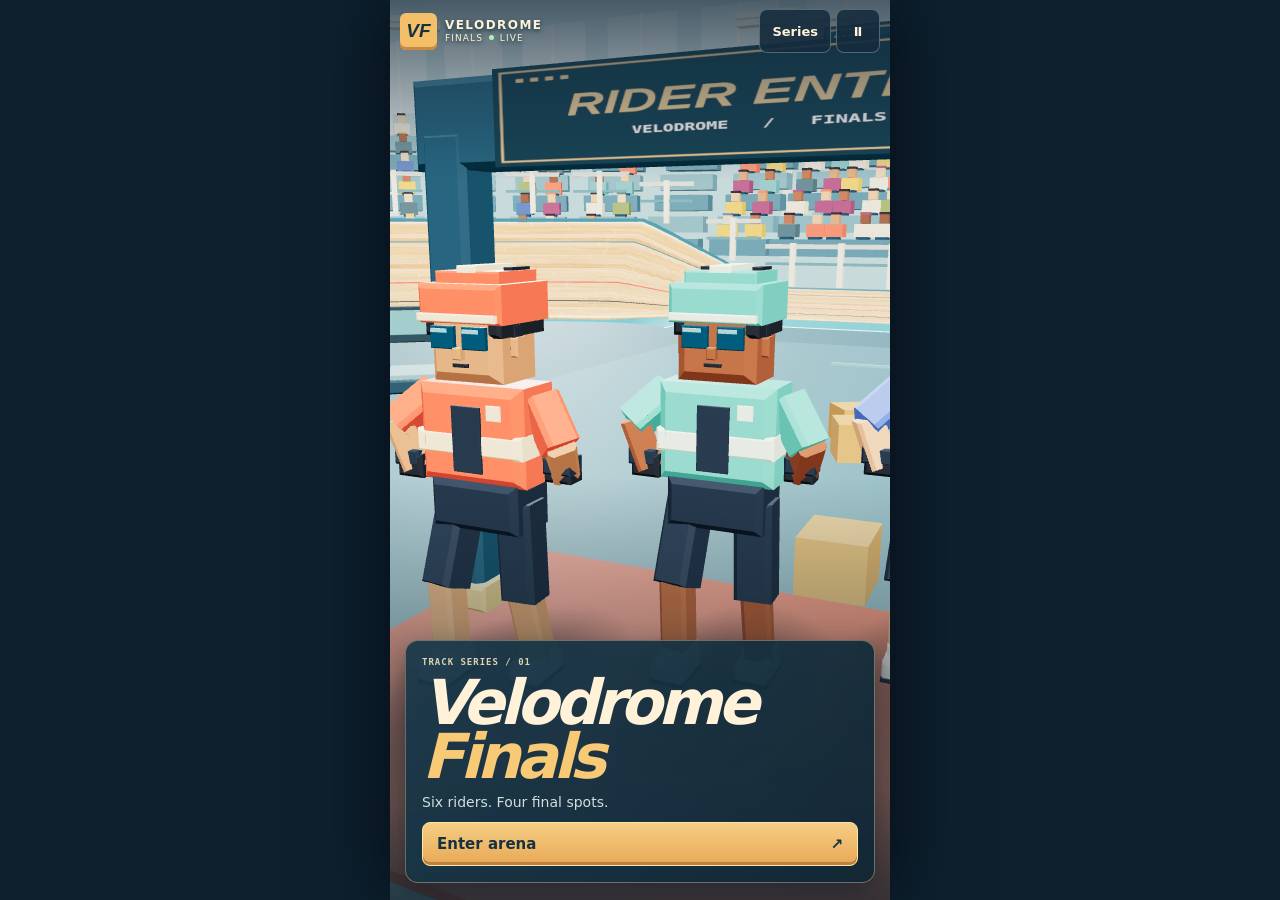
==== index.html @ e4eeded4 "Publish Velodrome Finals, a portrait-first 3D cycling championship" ====
<!doctype html>
<html lang="en">
<head>
<meta charset="utf-8"><meta name="viewport" content="width=device-width,initial-scale=1,viewport-fit=cover"><meta name="theme-color" content="#132c3b">
<title>Velodrome Finals</title>
<style>:root{color-scheme:dark;--ink:#112737;--paper:#fff2d8;--mint:#a0f2cb;--muted:#c6d2d3;--hot:#f3c673;--line:#b7d1d15c}
*{box-sizing:border-box}[hidden]{display:none!important}
html,body{margin:0;min-height:100%;background:#0e202e;color:var(--paper);font:14px system-ui,sans-serif}
body{display:flex;justify-content:center}
#game{position:relative;isolation:isolate;width:min(100%,500px);height:100dvh;min-height:350px;overflow:hidden;background:#3f6778;box-shadow:0 0 75px #050c16}
#scene,.vignette,.speedfx{position:absolute;inset:0;width:100%;height:100%;display:block}
.vignette{pointer-events:none;background:linear-gradient(0deg,#071822c9 0%,transparent 47%,transparent 80%,#112536b5 100%)}
#scene{touch-action:none}
header,.racedata,.intro,.grid,.controls,.call{position:absolute;z-index:2}
header{top:max(9px,env(safe-area-inset-top));left:10px;right:10px;display:flex;align-items:center;justify-content:space-between;gap:5px}
.logo{display:flex;align-items:center;gap:8px}
.logo>span{font:italic 900 19px sans-serif;background:#f3bf69;color:#19313f;width:37px;height:37px;display:grid;place-items:center;border-radius:6px;box-shadow:inset 0 -3px #c88b43}
.logo b,.logo small{display:block;line-height:1.15;letter-spacing:.12em;text-shadow:0 2px 4px #18333f}
.logo b{font-size:12px}.logo small{font-size:9px;color:#fff2cf}
.logo i{display:inline-block;width:5px;height:5px;border-radius:50%;background:#a9f1bf;margin:0 2px 1px}
button{min-height:44px;border:1px solid var(--line);border-radius:8px;padding:0 12px;color:inherit;background:#162d3ee8;font:750 13px system-ui;touch-action:manipulation;cursor:pointer}
button:hover:not(:disabled){border-color:#ffdaa1;background:#294758}
button:disabled{opacity:.46;cursor:default}button:focus-visible{outline:3px solid #fff0b9;outline-offset:2px}
nav{display:flex;gap:5px}nav button{min-width:44px}
.racedata{top:calc(max(9px,env(safe-area-inset-top)) + 52px);left:10px;right:10px;display:grid;grid-template-columns:1fr 1fr 1fr;background:#142d3ce8;border:1px solid var(--line);border-radius:9px;box-shadow:0 5px 16px #13293455}
.racedata>div{padding:6px 9px;text-align:center}.racedata>div+div{border-left:1px solid #c3d6d33a}
.racedata small,.kicker,#seriesTag,.energy>span,.drive small{display:block;color:#ddd3b1;font:700 9px/1.2 ui-monospace,monospace;letter-spacing:.11em}
.racedata strong{display:block;font:900 19px/1.12 system-ui;margin-top:3px;font-variant-numeric:tabular-nums}
#rank{color:var(--mint)}
.intro,.grid{left:15px;right:15px;bottom:max(17px,env(safe-area-inset-bottom));padding:16px;border:1px solid #f4d3a163;border-radius:13px;background:linear-gradient(130deg,#19394bef,#112735f4);box-shadow:0 9px 26px #0a192c75}
.intro h1{font:italic 900 clamp(39px,11.7vw,62px)/.87 system-ui;margin:8px 0 10px;letter-spacing:-.075em}
.intro h1 em{color:#f9ca76;font-style:inherit}
.intro p,.grid p{color:#d2dedb;margin:7px 0 12px}
.grid h2{font:italic 900 32px/1 system-ui;letter-spacing:-.045em;margin:5px 0}
.primary{background:linear-gradient(#f5ce84,#e8a855);border-color:#ffe4ab;color:#173042;font-weight:900;box-shadow:inset 0 -3px #bb813f}
.primary:hover:not(:disabled){background:#ffdb96;color:#172e3e}
.intro .primary,.grid .primary{width:100%;display:flex;justify-content:space-between;align-items:center;padding:0 14px;font-size:15px}
.controls{left:10px;right:10px;bottom:max(11px,env(safe-area-inset-bottom));padding:10px;border-radius:12px;border:1px solid #9abcbc64;background:#132c3ded;box-shadow:0 8px 24px #0a1725ad}
.energy{display:grid;grid-template-columns:1fr auto;align-items:center;gap:4px;margin-bottom:8px}
.energy>b{font:750 12px ui-monospace,monospace;color:#e8f2dd}
.energyTrack{height:8px;border-radius:5px;overflow:hidden;background:#071d28;grid-column:span 2;box-shadow:inset 0 0 0 1px #adc0b93b}
#energyBar{width:100%;height:100%;transform-origin:left;background:linear-gradient(90deg,#4bbaa7,#b3e9ae);border-radius:4px}
#energyBar.low{background:linear-gradient(90deg,#e17355,#e8aa58)}
.drive{display:flex;align-items:center;justify-content:space-between;gap:6px}.drive b{display:block;font-size:12px;color:#ffdf9c}.drive small{margin-top:2px;letter-spacing:0;color:#c7d8d4}
.power{min-width:118px;min-height:57px;background:linear-gradient(#dc8054,#a74a32);border-color:#ffd199;box-shadow:inset 0 -4px #7e3d32;font-weight:900;touch-action:none;user-select:none;-webkit-user-select:none;-webkit-touch-callout:none}
.power span{font-size:21px}.power.held{background:#f5bd6f;color:#183042;box-shadow:inset 0 -3px #bb814a}
.call{top:29%;left:50%;transform:translate(-50%,-50%);width:max-content;max-width:96%;text-align:center;pointer-events:none;font:italic 900 clamp(36px,10vw,55px)/1 system-ui;letter-spacing:-.07em;text-shadow:0 2px 5px #112334,0 7px 16px #183140;color:#ffdfa4}
.speedfx{opacity:0;pointer-events:none;transition:opacity .18s;background:linear-gradient(116deg,transparent 89%,#ffe2a97a 89.3% 89.8%,transparent 90%),linear-gradient(64deg,transparent 89%,#ffe4b375 89.4% 89.9%,transparent 90%);z-index:1}
.speedfx.on{opacity:.85}
dialog{border:1px solid #b4c5bf;color:var(--paper);background:linear-gradient(150deg,#2e5264,#162d3e);border-radius:13px;width:min(93vw,448px);max-height:89dvh;overflow:auto;padding:14px;box-shadow:0 18px 70px #081825c9}
dialog::backdrop{background:#0b1f2a74}
dialog.awards{margin:auto auto max(10px,env(safe-area-inset-bottom))}
dialog.awards::backdrop{background:linear-gradient(0deg,#09172491,transparent 58%)}
.panel-head,.actions{display:flex;justify-content:space-between;gap:6px;align-items:center}.panel-head h2{margin:0;font:italic 900 26px/1 system-ui;letter-spacing:-.05em}
.panel-head button{padding:0 8px}
#panel p{color:#d9e2df;margin:8px 0}
.actions{flex-wrap:wrap;justify-content:flex-end;margin-top:9px}
.result-list{list-style:none;margin:8px 0 0;padding:0}
.result-list li{display:grid;grid-template-columns:30px 1fr auto;gap:6px;align-items:center;padding:4px 7px;border-bottom:1px solid #96bbba33;font-variant-numeric:tabular-nums}
.result-list li.you{background:#8d6d4468;color:#ffdfa6;font-weight:800;border-radius:5px}
.cups{display:grid;gap:6px}.cups button{text-align:left;display:flex;align-items:center;justify-content:space-between}
.kits{display:flex;gap:5px;flex-wrap:wrap;margin-top:8px}.kits button{flex:1;padding:0 7px}.kits button[aria-pressed=true]{border-color:var(--mint);color:var(--mint)}
#rotate{display:none}
#error{position:absolute;z-index:4;inset:0;display:grid;place-content:center;padding:20px;background:#193342;text-align:center}
@media(max-height:630px){.intro,.grid{padding:10px}.intro h1{font-size:39px}.controls{padding:8px}.power{min-height:46px}}
@media(max-width:348px){.logo b{font-size:10px}.logo{gap:5px}.logo>span{width:32px}.intro,.grid{left:9px;right:9px}}
@media(orientation:landscape) and (max-height:540px){#rotate{position:absolute;z-index:8;inset:0;background:#17313f;display:grid;place-content:center;text-align:center;gap:8px;font-weight:800}#rotate span{font-size:42px}dialog{visibility:hidden}}
</style>
</head>
<body>
<main id="game">
 <canvas id="scene" aria-label="3D indoor cycling arena"></canvas>
 <div class="vignette" aria-hidden="true"></div>
 <header>
  <div class="logo"><span>VF</span><div><b>VELODROME</b><small>FINALS <i></i> LIVE</small></div></div>
  <nav aria-label="Game controls"><button id="series">Series</button><button id="menu" aria-label="Pause">Ⅱ</button></nav>
 </header>
 <section class="racedata" id="data" aria-label="Race status" hidden>
  <div><small>POSITION</small><strong id="rank"></strong></div>
  <div><small>LAP</small><strong id="lap"></strong></div>
  <div><small>TIME</small><strong id="time"></strong></div>
 </section>
 <div id="call" class="call" role="status"></div>
 <div id="speedFx" class="speedfx" aria-hidden="true"></div>
 <section class="intro" id="intro">
  <div id="seriesTag">TRACK SERIES / 01</div>
  <h1>Velodrome<br><em>Finals</em></h1>
  <p>Six riders. Four final spots.</p>
  <button class="primary" id="enter">Enter arena <span aria-hidden="true">↗</span></button>
 </section>
 <section id="grid" class="grid" hidden>
  <div class="kicker" id="gridKicker"></div>
  <h2 id="gridTitle"></h2>
  <p id="gridText"></p>
  <button id="start" class="primary">Start race <span aria-hidden="true">→</span></button>
 </section>
 <section id="controls" class="controls" aria-label="Cycling controls" hidden>
  <div class="energy">
   <span>STAMINA</span><b id="energyText"></b>
   <div class="energyTrack" role="meter" id="meter" aria-label="Stamina" aria-valuemin="0" aria-valuemax="100"><div id="energyBar"></div></div>
  </div>
  <div class="drive">
   <div><b id="cue"></b><small id="cueSub"></small></div>
   <button id="power" class="power" aria-label="Hold to sprint"><span aria-hidden="true">ϟ</span> SPRINT</button>
  </div>
 </section>
 <div id="error" hidden><h2>3D arena unavailable</h2><p>WebGL is required to enter the arena.</p><button onclick="location.reload()">Reload</button></div>
 <div id="rotate"><span aria-hidden="true">▯</span>Turn your phone upright</div>
 <dialog id="dialog"><div id="panel"></div></dialog>
</main>
<script>/**
 * @license
 * Copyright 2010-2022 Three.js Authors
 * SPDX-License-Identifier: MIT
 */
!function(t,e){"object"==typeof exports&&"undefined"!=typeof module?e(exports):"function"==typeof define&&define.amd?define(["exports"],e):e((t="undefined"!=typeof globalThis?globalThis:t||self).THREE={})}(this,(function(t){"use strict";const e="147",i=100,n=300,r=301,s=302,a=303,o=304,l=306,c=1e3,h=1001,u=1002,d=1003,p=1004,m=1005,f=1006,g=1007,v=1008,x=1009,_=1012,y=1014,M=1015,b=1016,S=1020,w=1023,T=1026,A=1027,E=33776,C=33777,L=33778,R=33779,P=35840,I=35841,D=35842,N=35843,O=37492,z=37496,U=37808,B=37809,F=37810,k=37811,G=37812,V=37813,H=37814,W=37815,j=37816,q=37817,X=37818,Y=37819,Z=37820,J=37821,K=36492,$=2300,Q=2301,tt=2302,et=2400,it=2401,nt=2402,rt=2500,st=2501,at=3e3,ot=3001,lt="srgb",ct="srgb-linear",ht=7680,ut=35044,dt="300 es",pt=1035;class mt{addEventListener(t,e){void 0===this._listeners&&(this._listeners={});const i=this._listeners;void 0===i[t]&&(i[t]=[]),-1===i[t].indexOf(e)&&i[t].push(e)}hasEventListener(t,e){if(void 0===this._listeners)return!1;const i=this._listeners;return void 0!==i[t]&&-1!==i[t].indexOf(e)}removeEventListener(t,e){if(void 0===this._listeners)return;const i=this._listeners[t];if(void 0!==i){const t=i.indexOf(e);-1!==t&&i.splice(t,1)}}dispatchEvent(t){if(void 0===this._listeners)return;const e=this._listeners[t.type];if(void 0!==e){t.target=this;const i=e.slice(0);for(let e=0,n=i.length;e<n;e++)i[e].call(this,t);t.target=null}}}const ft=["00","01","02","03","04","05","06","07","08","09","0a","0b","0c","0d","0e","0f","10","11","12","13","14","15","16","17","18","19","1a","1b","1c","1d","1e","1f","20","21","22","23","24","25","26","27","28","29","2a","2b","2c","2d","2e","2f","30","31","32","33","34","35","36","37","38","39","3a","3b","3c","3d","3e","3f","40","41","42","43","44","45","46","47","48","49","4a","4b","4c","4d","4e","4f","50","51","52","53","54","55","56","57","58","59","5a","5b","5c","5d","5e","5f","60","61","62","63","64","65","66","67","68","69","6a","6b","6c","6d","6e","6f","70","71","72","73","74","75","76","77","78","79","7a","7b","7c","7d","7e","7f","80","81","82","83","84","85","86","87","88","89","8a","8b","8c","8d","8e","8f","90","91","92","93","94","95","96","97","98","99","9a","9b","9c","9d","9e","9f","a0","a1","a2","a3","a4","a5","a6","a7","a8","a9","aa","ab","ac","ad","ae","af","b0","b1","b2","b3","b4","b5","b6","b7","b8","b9","ba","bb","bc","bd","be","bf","c0","c1","c2","c3","c4","c5","c6","c7","c8","c9","ca","cb","cc","cd","ce","cf","d0","d1","d2","d3","d4","d5","d6","d7","d8","d9","da","db","dc","dd","de","df","e0","e1","e2","e3","e4","e5","e6","e7","e8","e9","ea","eb","ec","ed","ee","ef","f0","f1","f2","f3","f4","f5","f6","f7","f8","f9","fa","fb","fc","fd","fe","ff"];let gt=1234567;const vt=Math.PI/180,xt=180/Math.PI;function _t(){const t=4294967295*Math.random()|0,e=4294967295*Math.random()|0,i=4294967295*Math.random()|0,n=4294967295*Math.random()|0;return(ft[255&t]+ft[t>>8&255]+ft[t>>16&255]+ft[t>>24&255]+"-"+ft[255&e]+ft[e>>8&255]+"-"+ft[e>>16&15|64]+ft[e>>24&255]+"-"+ft[63&i|128]+ft[i>>8&255]+"-"+ft[i>>16&255]+ft[i>>24&255]+ft[255&n]+ft[n>>8&255]+ft[n>>16&255]+ft[n>>24&255]).toLowerCase()}function yt(t,e,i){return Math.max(e,Math.min(i,t))}function Mt(t,e){return(t%e+e)%e}function bt(t,e,i){return(1-i)*t+i*e}function St(t){return 0==(t&t-1)&&0!==t}function wt(t){return Math.pow(2,Math.ceil(Math.log(t)/Math.LN2))}function Tt(t){return Math.pow(2,Math.floor(Math.log(t)/Math.LN2))}function At(t,e){switch(e.constructor){case Float32Array:return t;case Uint16Array:return t/65535;case Uint8Array:return t/255;case Int16Array:return Math.max(t/32767,-1);case Int8Array:return Math.max(t/127,-1);default:throw new Error("Invalid component type.")}}function Et(t,e){switch(e.constructor){case Float32Array:return t;case Uint16Array:return Math.round(65535*t);case Uint8Array:return Math.round(255*t);case Int16Array:return Math.round(32767*t);case Int8Array:return Math.round(127*t);default:throw new Error("Invalid component type.")}}var Ct=Object.freeze({__proto__:null,DEG2RAD:vt,RAD2DEG:xt,generateUUID:_t,clamp:yt,euclideanModulo:Mt,mapLinear:function(t,e,i,n,r){return n+(t-e)*(r-n)/(i-e)},inverseLerp:function(t,e,i){return t!==e?(i-t)/(e-t):0},lerp:bt,damp:function(t,e,i,n){return bt(t,e,1-Math.exp(-i*n))},pingpong:function(t,e=1){return e-Math.abs(Mt(t,2*e)-e)},smoothstep:function(t,e,i){return t<=e?0:t>=i?1:(t=(t-e)/(i-e))*t*(3-2*t)},smootherstep:function(t,e,i){return t<=e?0:t>=i?1:(t=(t-e)/(i-e))*t*t*(t*(6*t-15)+10)},randInt:function(t,e){return t+Math.floor(Math.random()*(e-t+1))},randFloat:function(t,e){return t+Math.random()*(e-t)},randFloatSpread:function(t){return t*(.5-Math.random())},seededRandom:function(t){void 0!==t&&(gt=t);let e=gt+=1831565813;return e=Math.imul(e^e>>>15,1|e),e^=e+Math.imul(e^e>>>7,61|e),((e^e>>>14)>>>0)/4294967296},degToRad:function(t){return t*vt},radToDeg:function(t){return t*xt},isPowerOfTwo:St,ceilPowerOfTwo:wt,floorPowerOfTwo:Tt,setQuaternionFromProperEuler:function(t,e,i,n,r){const s=Math.cos,a=Math.sin,o=s(i/2),l=a(i/2),c=s((e+n)/2),h=a((e+n)/2),u=s((e-n)/2),d=a((e-n)/2),p=s((n-e)/2),m=a((n-e)/2);switch(r){case"XYX":t.set(o*h,l*u,l*d,o*c);break;case"YZY":t.set(l*d,o*h,l*u,o*c);break;case"ZXZ":t.set(l*u,l*d,o*h,o*c);break;case"XZX":t.set(o*h,l*m,l*p,o*c);break;case"YXY":t.set(l*p,o*h,l*m,o*c);break;case"ZYZ":t.set(l*m,l*p,o*h,o*c);break;default:console.warn("THREE.MathUtils: .setQuaternionFromProperEuler() encountered an unknown order: "+r)}},normalize:Et,denormalize:At});class Lt{constructor(t=0,e=0){Lt.prototype.isVector2=!0,this.x=t,this.y=e}get width(){return this.x}set width(t){this.x=t}get height(){return this.y}set height(t){this.y=t}set(t,e){return this.x=t,this.y=e,this}setScalar(t){return this.x=t,this.y=t,this}setX(t){return this.x=t,this}setY(t){return this.y=t,this}setComponent(t,e){switch(t){case 0:this.x=e;break;case 1:this.y=e;break;default:throw new Error("index is out of range: "+t)}return this}getComponent(t){switch(t){case 0:return this.x;case 1:return this.y;default:throw new Error("index is out of range: "+t)}}clone(){return new this.constructor(this.x,this.y)}copy(t){return this.x=t.x,this.y=t.y,this}add(t){return this.x+=t.x,this.y+=t.y,this}addScalar(t){return this.x+=t,this.y+=t,this}addVectors(t,e){return this.x=t.x+e.x,this.y=t.y+e.y,this}addScaledVector(t,e){return this.x+=t.x*e,this.y+=t.y*e,this}sub(t){return this.x-=t.x,this.y-=t.y,this}subScalar(t){return this.x-=t,this.y-=t,this}subVectors(t,e){return this.x=t.x-e.x,this.y=t.y-e.y,this}multiply(t){return this.x*=t.x,this.y*=t.y,this}multiplyScalar(t){return this.x*=t,this.y*=t,this}divide(t){return this.x/=t.x,this.y/=t.y,this}divideScalar(t){return this.multiplyScalar(1/t)}applyMatrix3(t){const e=this.x,i=this.y,n=t.elements;return this.x=n[0]*e+n[3]*i+n[6],this.y=n[1]*e+n[4]*i+n[7],this}min(t){return this.x=Math.min(this.x,t.x),this.y=Math.min(this.y,t.y),this}max(t){return this.x=Math.max(this.x,t.x),this.y=Math.max(this.y,t.y),this}clamp(t,e){return this.x=Math.max(t.x,Math.min(e.x,this.x)),this.y=Math.max(t.y,Math.min(e.y,this.y)),this}clampScalar(t,e){return this.x=Math.max(t,Math.min(e,this.x)),this.y=Math.max(t,Math.min(e,this.y)),this}clampLength(t,e){const i=this.length();return this.divideScalar(i||1).multiplyScalar(Math.max(t,Math.min(e,i)))}floor(){return this.x=Math.floor(this.x),this.y=Math.floor(this.y),this}ceil(){return this.x=Math.ceil(this.x),this.y=Math.ceil(this.y),this}round(){return this.x=Math.round(this.x),this.y=Math.round(this.y),this}roundToZero(){return this.x=this.x<0?Math.ceil(this.x):Math.floor(this.x),this.y=this.y<0?Math.ceil(this.y):Math.floor(this.y),this}negate(){return this.x=-this.x,this.y=-this.y,this}dot(t){return this.x*t.x+this.y*t.y}cross(t){return this.x*t.y-this.y*t.x}lengthSq(){return this.x*this.x+this.y*this.y}length(){return Math.sqrt(this.x*this.x+this.y*this.y)}manhattanLength(){return Math.abs(this.x)+Math.abs(this.y)}normalize(){return this.divideScalar(this.length()||1)}angle(){return Math.atan2(-this.y,-this.x)+Math.PI}distanceTo(t){return Math.sqrt(this.distanceToSquared(t))}distanceToSquared(t){const e=this.x-t.x,i=this.y-t.y;return e*e+i*i}manhattanDistanceTo(t){return Math.abs(this.x-t.x)+Math.abs(this.y-t.y)}setLength(t){return this.normalize().multiplyScalar(t)}lerp(t,e){return this.x+=(t.x-this.x)*e,this.y+=(t.y-this.y)*e,this}lerpVectors(t,e,i){return this.x=t.x+(e.x-t.x)*i,this.y=t.y+(e.y-t.y)*i,this}equals(t){return t.x===this.x&&t.y===this.y}fromArray(t,e=0){return this.x=t[e],this.y=t[e+1],this}toArray(t=[],e=0){return t[e]=this.x,t[e+1]=this.y,t}fromBufferAttribute(t,e){return this.x=t.getX(e),this.y=t.getY(e),this}rotateAround(t,e){const i=Math.cos(e),n=Math.sin(e),r=this.x-t.x,s=this.y-t.y;return this.x=r*i-s*n+t.x,this.y=r*n+s*i+t.y,this}random(){return this.x=Math.random(),this.y=Math.random(),this}*[Symbol.iterator](){yield this.x,yield this.y}}class Rt{constructor(){Rt.prototype.isMatrix3=!0,this.elements=[1,0,0,0,1,0,0,0,1]}set(t,e,i,n,r,s,a,o,l){const c=this.elements;return c[0]=t,c[1]=n,c[2]=a,c[3]=e,c[4]=r,c[5]=o,c[6]=i,c[7]=s,c[8]=l,this}identity(){return this.set(1,0,0,0,1,0,0,0,1),this}copy(t){const e=this.elements,i=t.elements;return e[0]=i[0],e[1]=i[1],e[2]=i[2],e[3]=i[3],e[4]=i[4],e[5]=i[5],e[6]=i[6],e[7]=i[7],e[8]=i[8],this}extractBasis(t,e,i){return t.setFromMatrix3Column(this,0),e.setFromMatrix3Column(this,1),i.setFromMatrix3Column(this,2),this}setFromMatrix4(t){const e=t.elements;return this.set(e[0],e[4],e[8],e[1],e[5],e[9],e[2],e[6],e[10]),this}multiply(t){return this.multiplyMatrices(this,t)}premultiply(t){return this.multiplyMatrices(t,this)}multiplyMatrices(t,e){const i=t.elements,n=e.elements,r=this.elements,s=i[0],a=i[3],o=i[6],l=i[1],c=i[4],h=i[7],u=i[2],d=i[5],p=i[8],m=n[0],f=n[3],g=n[6],v=n[1],x=n[4],_=n[7],y=n[2],M=n[5],b=n[8];return r[0]=s*m+a*v+o*y,r[3]=s*f+a*x+o*M,r[6]=s*g+a*_+o*b,r[1]=l*m+c*v+h*y,r[4]=l*f+c*x+h*M,r[7]=l*g+c*_+h*b,r[2]=u*m+d*v+p*y,r[5]=u*f+d*x+p*M,r[8]=u*g+d*_+p*b,this}multiplyScalar(t){const e=this.elements;return e[0]*=t,e[3]*=t,e[6]*=t,e[1]*=t,e[4]*=t,e[7]*=t,e[2]*=t,e[5]*=t,e[8]*=t,this}determinant(){const t=this.elements,e=t[0],i=t[1],n=t[2],r=t[3],s=t[4],a=t[5],o=t[6],l=t[7],c=t[8];return e*s*c-e*a*l-i*r*c+i*a*o+n*r*l-n*s*o}invert(){const t=this.elements,e=t[0],i=t[1],n=t[2],r=t[3],s=t[4],a=t[5],o=t[6],l=t[7],c=t[8],h=c*s-a*l,u=a*o-c*r,d=l*r-s*o,p=e*h+i*u+n*d;if(0===p)return this.set(0,0,0,0,0,0,0,0,0);const m=1/p;return t[0]=h*m,t[1]=(n*l-c*i)*m,t[2]=(a*i-n*s)*m,t[3]=u*m,t[4]=(c*e-n*o)*m,t[5]=(n*r-a*e)*m,t[6]=d*m,t[7]=(i*o-l*e)*m,t[8]=(s*e-i*r)*m,this}transpose(){let t;const e=this.elements;return t=e[1],e[1]=e[3],e[3]=t,t=e[2],e[2]=e[6],e[6]=t,t=e[5],e[5]=e[7],e[7]=t,this}getNormalMatrix(t){return this.setFromMatrix4(t).invert().transpose()}transposeIntoArray(t){const e=this.elements;return t[0]=e[0],t[1]=e[3],t[2]=e[6],t[3]=e[1],t[4]=e[4],t[5]=e[7],t[6]=e[2],t[7]=e[5],t[8]=e[8],this}setUvTransform(t,e,i,n,r,s,a){const o=Math.cos(r),l=Math.sin(r);return this.set(i*o,i*l,-i*(o*s+l*a)+s+t,-n*l,n*o,-n*(-l*s+o*a)+a+e,0,0,1),this}scale(t,e){return this.premultiply(Pt.makeScale(t,e)),this}rotate(t){return this.premultiply(Pt.makeRotation(-t)),this}translate(t,e){return this.premultiply(Pt.makeTranslation(t,e)),this}makeTranslation(t,e){return this.set(1,0,t,0,1,e,0,0,1),this}makeRotation(t){const e=Math.cos(t),i=Math.sin(t);return this.set(e,-i,0,i,e,0,0,0,1),this}makeScale(t,e){return this.set(t,0,0,0,e,0,0,0,1),this}equals(t){const e=this.elements,i=t.elements;for(let t=0;t<9;t++)if(e[t]!==i[t])return!1;return!0}fromArray(t,e=0){for(let i=0;i<9;i++)this.elements[i]=t[i+e];return this}toArray(t=[],e=0){const i=this.elements;return t[e]=i[0],t[e+1]=i[1],t[e+2]=i[2],t[e+3]=i[3],t[e+4]=i[4],t[e+5]=i[5],t[e+6]=i[6],t[e+7]=i[7],t[e+8]=i[8],t}clone(){return(new this.constructor).fromArray(this.elements)}}const Pt=new Rt;function It(t){for(let e=t.length-1;e>=0;--e)if(t[e]>=65535)return!0;return!1}const Dt={Int8Array:Int8Array,Uint8Array:Uint8Array,Uint8ClampedArray:Uint8ClampedArray,Int16Array:Int16Array,Uint16Array:Uint16Array,Int32Array:Int32Array,Uint32Array:Uint32Array,Float32Array:Float32Array,Float64Array:Float64Array};function Nt(t,e){return new Dt[t](e)}function Ot(t){return document.createElementNS("http://www.w3.org/1999/xhtml",t)}function zt(t){return t<.04045?.0773993808*t:Math.pow(.9478672986*t+.0521327014,2.4)}function Ut(t){return t<.0031308?12.92*t:1.055*Math.pow(t,.41666)-.055}const Bt={[lt]:{[ct]:zt},[ct]:{[lt]:Ut}},Ft={legacyMode:!0,get workingColorSpace(){return ct},set workingColorSpace(t){console.warn("THREE.ColorManagement: .workingColorSpace is readonly.")},convert:function(t,e,i){if(this.legacyMode||e===i||!e||!i)return t;if(Bt[e]&&void 0!==Bt[e][i]){const n=Bt[e][i];return t.r=n(t.r),t.g=n(t.g),t.b=n(t.b),t}throw new Error("Unsupported color space conversion.")},fromWorkingColorSpace:function(t,e){return this.convert(t,this.workingColorSpace,e)},toWorkingColorSpace:function(t,e){return this.convert(t,e,this.workingColorSpace)}},kt={aliceblue:15792383,antiquewhite:16444375,aqua:65535,aquamarine:8388564,azure:15794175,beige:16119260,bisque:16770244,black:0,blanchedalmond:16772045,blue:255,blueviolet:9055202,brown:10824234,burlywood:14596231,cadetblue:6266528,chartreuse:8388352,chocolate:13789470,coral:16744272,cornflowerblue:6591981,cornsilk:16775388,crimson:14423100,cyan:65535,darkblue:139,darkcyan:35723,darkgoldenrod:12092939,darkgray:11119017,darkgreen:25600,darkgrey:11119017,darkkhaki:12433259,darkmagenta:9109643,darkolivegreen:5597999,darkorange:16747520,darkorchid:10040012,darkred:9109504,darksalmon:15308410,darkseagreen:9419919,darkslateblue:4734347,darkslategray:3100495,darkslategrey:3100495,darkturquoise:52945,darkviolet:9699539,deeppink:16716947,deepskyblue:49151,dimgray:6908265,dimgrey:6908265,dodgerblue:2003199,firebrick:11674146,floralwhite:16775920,forestgreen:2263842,fuchsia:16711935,gainsboro:14474460,ghostwhite:16316671,gold:16766720,goldenrod:14329120,gray:8421504,green:32768,greenyellow:11403055,grey:8421504,honeydew:15794160,hotpink:16738740,indianred:13458524,indigo:4915330,ivory:16777200,khaki:15787660,lavender:15132410,lavenderblush:16773365,lawngreen:8190976,lemonchiffon:16775885,lightblue:11393254,lightcoral:15761536,lightcyan:14745599,lightgoldenrodyellow:16448210,lightgray:13882323,lightgreen:9498256,lightgrey:13882323,lightpink:16758465,lightsalmon:16752762,lightseagreen:2142890,lightskyblue:8900346,lightslategray:7833753,lightslategrey:7833753,lightsteelblue:11584734,lightyellow:16777184,lime:65280,limegreen:3329330,linen:16445670,magenta:16711935,maroon:8388608,mediumaquamarine:6737322,mediumblue:205,mediumorchid:12211667,mediumpurple:9662683,mediumseagreen:3978097,mediumslateblue:8087790,mediumspringgreen:64154,mediumturquoise:4772300,mediumvioletred:13047173,midnightblue:1644912,mintcream:16121850,mistyrose:16770273,moccasin:16770229,navajowhite:16768685,navy:128,oldlace:16643558,olive:8421376,olivedrab:7048739,orange:16753920,orangered:16729344,orchid:14315734,palegoldenrod:15657130,palegreen:10025880,paleturquoise:11529966,palevioletred:14381203,papayawhip:16773077,peachpuff:16767673,peru:13468991,pink:16761035,plum:14524637,powderblue:11591910,purple:8388736,rebeccapurple:6697881,red:16711680,rosybrown:12357519,royalblue:4286945,saddlebrown:9127187,salmon:16416882,sandybrown:16032864,seagreen:3050327,seashell:16774638,sienna:10506797,silver:12632256,skyblue:8900331,slateblue:6970061,slategray:7372944,slategrey:7372944,snow:16775930,springgreen:65407,steelblue:4620980,tan:13808780,teal:32896,thistle:14204888,tomato:16737095,turquoise:4251856,violet:15631086,wheat:16113331,white:16777215,whitesmoke:16119285,yellow:16776960,yellowgreen:10145074},Gt={r:0,g:0,b:0},Vt={h:0,s:0,l:0},Ht={h:0,s:0,l:0};function Wt(t,e,i){return i<0&&(i+=1),i>1&&(i-=1),i<1/6?t+6*(e-t)*i:i<.5?e:i<2/3?t+6*(e-t)*(2/3-i):t}function jt(t,e){return e.r=t.r,e.g=t.g,e.b=t.b,e}class qt{constructor(t,e,i){return this.isColor=!0,this.r=1,this.g=1,this.b=1,void 0===e&&void 0===i?this.set(t):this.setRGB(t,e,i)}set(t){return t&&t.isColor?this.copy(t):"number"==typeof t?this.setHex(t):"string"==typeof t&&this.setStyle(t),this}setScalar(t){return this.r=t,this.g=t,this.b=t,this}setHex(t,e="srgb"){return t=Math.floor(t),this.r=(t>>16&255)/255,this.g=(t>>8&255)/255,this.b=(255&t)/255,Ft.toWorkingColorSpace(this,e),this}setRGB(t,e,i,n=Ft.workingColorSpace){return this.r=t,this.g=e,this.b=i,Ft.toWorkingColorSpace(this,n),this}setHSL(t,e,i,n=Ft.workingColorSpace){if(t=Mt(t,1),e=yt(e,0,1),i=yt(i,0,1),0===e)this.r=this.g=this.b=i;else{const n=i<=.5?i*(1+e):i+e-i*e,r=2*i-n;this.r=Wt(r,n,t+1/3),this.g=Wt(r,n,t),this.b=Wt(r,n,t-1/3)}return Ft.toWorkingColorSpace(this,n),this}setStyle(t,e="srgb"){function i(e){void 0!==e&&parseFloat(e)<1&&console.warn("THREE.Color: Alpha component of "+t+" will be ignored.")}let n;if(n=/^((?:rgb|hsl)a?)\(([^\)]*)\)/.exec(t)){let t;const r=n[1],s=n[2];switch(r){case"rgb":case"rgba":if(t=/^\s*(\d+)\s*,\s*(\d+)\s*,\s*(\d+)\s*(?:,\s*(\d*\.?\d+)\s*)?$/.exec(s))return this.r=Math.min(255,parseInt(t[1],10))/255,this.g=Math.min(255,parseInt(t[2],10))/255,this.b=Math.min(255,parseInt(t[3],10))/255,Ft.toWorkingColorSpace(this,e),i(t[4]),this;if(t=/^\s*(\d+)\%\s*,\s*(\d+)\%\s*,\s*(\d+)\%\s*(?:,\s*(\d*\.?\d+)\s*)?$/.exec(s))return this.r=Math.min(100,parseInt(t[1],10))/100,this.g=Math.min(100,parseInt(t[2],10))/100,this.b=Math.min(100,parseInt(t[3],10))/100,Ft.toWorkingColorSpace(this,e),i(t[4]),this;break;case"hsl":case"hsla":if(t=/^\s*(\d*\.?\d+)\s*,\s*(\d*\.?\d+)\%\s*,\s*(\d*\.?\d+)\%\s*(?:,\s*(\d*\.?\d+)\s*)?$/.exec(s)){const n=parseFloat(t[1])/360,r=parseFloat(t[2])/100,s=parseFloat(t[3])/100;return i(t[4]),this.setHSL(n,r,s,e)}}}else if(n=/^\#([A-Fa-f\d]+)$/.exec(t)){const t=n[1],i=t.length;if(3===i)return this.r=parseInt(t.charAt(0)+t.charAt(0),16)/255,this.g=parseInt(t.charAt(1)+t.charAt(1),16)/255,this.b=parseInt(t.charAt(2)+t.charAt(2),16)/255,Ft.toWorkingColorSpace(this,e),this;if(6===i)return this.r=parseInt(t.charAt(0)+t.charAt(1),16)/255,this.g=parseInt(t.charAt(2)+t.charAt(3),16)/255,this.b=parseInt(t.charAt(4)+t.charAt(5),16)/255,Ft.toWorkingColorSpace(this,e),this}return t&&t.length>0?this.setColorName(t,e):this}setColorName(t,e="srgb"){const i=kt[t.toLowerCase()];return void 0!==i?this.setHex(i,e):console.warn("THREE.Color: Unknown color "+t),this}clone(){return new this.constructor(this.r,this.g,this.b)}copy(t){return this.r=t.r,this.g=t.g,this.b=t.b,this}copySRGBToLinear(t){return this.r=zt(t.r),this.g=zt(t.g),this.b=zt(t.b),this}copyLinearToSRGB(t){return this.r=Ut(t.r),this.g=Ut(t.g),this.b=Ut(t.b),this}convertSRGBToLinear(){return this.copySRGBToLinear(this),this}convertLinearToSRGB(){return this.copyLinearToSRGB(this),this}getHex(t="srgb"){return Ft.fromWorkingColorSpace(jt(this,Gt),t),yt(255*Gt.r,0,255)<<16^yt(255*Gt.g,0,255)<<8^yt(255*Gt.b,0,255)<<0}getHexString(t="srgb"){return("000000"+this.getHex(t).toString(16)).slice(-6)}getHSL(t,e=Ft.workingColorSpace){Ft.fromWorkingColorSpace(jt(this,Gt),e);const i=Gt.r,n=Gt.g,r=Gt.b,s=Math.max(i,n,r),a=Math.min(i,n,r);let o,l;const c=(a+s)/2;if(a===s)o=0,l=0;else{const t=s-a;switch(l=c<=.5?t/(s+a):t/(2-s-a),s){case i:o=(n-r)/t+(n<r?6:0);break;case n:o=(r-i)/t+2;break;case r:o=(i-n)/t+4}o/=6}return t.h=o,t.s=l,t.l=c,t}getRGB(t,e=Ft.workingColorSpace){return Ft.fromWorkingColorSpace(jt(this,Gt),e),t.r=Gt.r,t.g=Gt.g,t.b=Gt.b,t}getStyle(t="srgb"){return Ft.fromWorkingColorSpace(jt(this,Gt),t),t!==lt?`color(${t} ${Gt.r} ${Gt.g} ${Gt.b})`:`rgb(${255*Gt.r|0},${255*Gt.g|0},${255*Gt.b|0})`}offsetHSL(t,e,i){return this.getHSL(Vt),Vt.h+=t,Vt.s+=e,Vt.l+=i,this.setHSL(Vt.h,Vt.s,Vt.l),this}add(t){return this.r+=t.r,this.g+=t.g,this.b+=t.b,this}addColors(t,e){return this.r=t.r+e.r,this.g=t.g+e.g,this.b=t.b+e.b,this}addScalar(t){return this.r+=t,this.g+=t,this.b+=t,this}sub(t){return this.r=Math.max(0,this.r-t.r),this.g=Math.max(0,this.g-t.g),this.b=Math.max(0,this.b-t.b),this}multiply(t){return this.r*=t.r,this.g*=t.g,this.b*=t.b,this}multiplyScalar(t){return this.r*=t,this.g*=t,this.b*=t,this}lerp(t,e){return this.r+=(t.r-this.r)*e,this.g+=(t.g-this.g)*e,this.b+=(t.b-this.b)*e,this}lerpColors(t,e,i){return this.r=t.r+(e.r-t.r)*i,this.g=t.g+(e.g-t.g)*i,this.b=t.b+(e.b-t.b)*i,this}lerpHSL(t,e){this.getHSL(Vt),t.getHSL(Ht);const i=bt(Vt.h,Ht.h,e),n=bt(Vt.s,Ht.s,e),r=bt(Vt.l,Ht.l,e);return this.setHSL(i,n,r),this}equals(t){return t.r===this.r&&t.g===this.g&&t.b===this.b}fromArray(t,e=0){return this.r=t[e],this.g=t[e+1],this.b=t[e+2],this}toArray(t=[],e=0){return t[e]=this.r,t[e+1]=this.g,t[e+2]=this.b,t}fromBufferAttribute(t,e){return this.r=t.getX(e),this.g=t.getY(e),this.b=t.getZ(e),this}toJSON(){return this.getHex()}*[Symbol.iterator](){yield this.r,yield this.g,yield this.b}}let Xt;qt.NAMES=kt;class Yt{static getDataURL(t){if(/^data:/i.test(t.src))return t.src;if("undefined"==typeof HTMLCanvasElement)return t.src;let e;if(t instanceof HTMLCanvasElement)e=t;else{void 0===Xt&&(Xt=Ot("canvas")),Xt.width=t.width,Xt.height=t.height;const i=Xt.getContext("2d");t instanceof ImageData?i.putImageData(t,0,0):i.drawImage(t,0,0,t.width,t.height),e=Xt}return e.width>2048||e.height>2048?(console.warn("THREE.ImageUtils.getDataURL: Image converted to jpg for performance reasons",t),e.toDataURL("image/jpeg",.6)):e.toDataURL("image/png")}static sRGBToLinear(t){if("undefined"!=typeof HTMLImageElement&&t instanceof HTMLImageElement||"undefined"!=typeof HTMLCanvasElement&&t instanceof HTMLCanvasElement||"undefined"!=typeof ImageBitmap&&t instanceof ImageBitmap){const e=Ot("canvas");e.width=t.width,e.height=t.height;const i=e.getContext("2d");i.drawImage(t,0,0,t.width,t.height);const n=i.getImageData(0,0,t.width,t.height),r=n.data;for(let t=0;t<r.length;t++)r[t]=255*zt(r[t]/255);return i.putImageData(n,0,0),e}if(t.data){const e=t.data.slice(0);for(let t=0;t<e.length;t++)e instanceof Uint8Array||e instanceof Uint8ClampedArray?e[t]=Math.floor(255*zt(e[t]/255)):e[t]=zt(e[t]);return{data:e,width:t.width,height:t.height}}return console.warn("THREE.ImageUtils.sRGBToLinear(): Unsupported image type. No color space conversion applied."),t}}class Zt{constructor(t=null){this.isSource=!0,this.uuid=_t(),this.data=t,this.version=0}set needsUpdate(t){!0===t&&this.version++}toJSON(t){const e=void 0===t||"string"==typeof t;if(!e&&void 0!==t.images[this.uuid])return t.images[this.uuid];const i={uuid:this.uuid,url:""},n=this.data;if(null!==n){let t;if(Array.isArray(n)){t=[];for(let e=0,i=n.length;e<i;e++)n[e].isDataTexture?t.push(Jt(n[e].image)):t.push(Jt(n[e]))}else t=Jt(n);i.url=t}return e||(t.images[this.uuid]=i),i}}function Jt(t){return"undefined"!=typeof HTMLImageElement&&t instanceof HTMLImageElement||"undefined"!=typeof HTMLCanvasElement&&t instanceof HTMLCanvasElement||"undefined"!=typeof ImageBitmap&&t instanceof ImageBitmap?Yt.getDataURL(t):t.data?{data:Array.from(t.data),width:t.width,height:t.height,type:t.data.constructor.name}:(console.warn("THREE.Texture: Unable to serialize Texture."),{})}let Kt=0;class $t extends mt{constructor(t=$t.DEFAULT_IMAGE,e=$t.DEFAULT_MAPPING,i=1001,n=1001,r=1006,s=1008,a=1023,o=1009,l=$t.DEFAULT_ANISOTROPY,c=3e3){super(),this.isTexture=!0,Object.defineProperty(this,"id",{value:Kt++}),this.uuid=_t(),this.name="",this.source=new Zt(t),this.mipmaps=[],this.mapping=e,this.wrapS=i,this.wrapT=n,this.magFilter=r,this.minFilter=s,this.anisotropy=l,this.format=a,this.internalFormat=null,this.type=o,this.offset=new Lt(0,0),this.repeat=new Lt(1,1),this.center=new Lt(0,0),this.rotation=0,this.matrixAutoUpdate=!0,this.matrix=new Rt,this.generateMipmaps=!0,this.premultiplyAlpha=!1,this.flipY=!0,this.unpackAlignment=4,this.encoding=c,this.userData={},this.version=0,this.onUpdate=null,this.isRenderTargetTexture=!1,this.needsPMREMUpdate=!1}get image(){return this.source.data}set image(t){this.source.data=t}updateMatrix(){this.matrix.setUvTransform(this.offset.x,this.offset.y,this.repeat.x,this.repeat.y,this.rotation,this.center.x,this.center.y)}clone(){return(new this.constructor).copy(this)}copy(t){return this.name=t.name,this.source=t.source,this.mipmaps=t.mipmaps.slice(0),this.mapping=t.mapping,this.wrapS=t.wrapS,this.wrapT=t.wrapT,this.magFilter=t.magFilter,this.minFilter=t.minFilter,this.anisotropy=t.anisotropy,this.format=t.format,this.internalFormat=t.internalFormat,this.type=t.type,this.offset.copy(t.offset),this.repeat.copy(t.repeat),this.center.copy(t.center),this.rotation=t.rotation,this.matrixAutoUpdate=t.matrixAutoUpdate,this.matrix.copy(t.matrix),this.generateMipmaps=t.generateMipmaps,this.premultiplyAlpha=t.premultiplyAlpha,this.flipY=t.flipY,this.unpackAlignment=t.unpackAlignment,this.encoding=t.encoding,this.userData=JSON.parse(JSON.stringify(t.userData)),this.needsUpdate=!0,this}toJSON(t){const e=void 0===t||"string"==typeof t;if(!e&&void 0!==t.textures[this.uuid])return t.textures[this.uuid];const i={metadata:{version:4.5,type:"Texture",generator:"Texture.toJSON"},uuid:this.uuid,name:this.name,image:this.source.toJSON(t).uuid,mapping:this.mapping,repeat:[this.repeat.x,this.repeat.y],offset:[this.offset.x,this.offset.y],center:[this.center.x,this.center.y],rotation:this.rotation,wrap:[this.wrapS,this.wrapT],format:this.format,type:this.type,encoding:this.encoding,minFilter:this.minFilter,magFilter:this.magFilter,anisotropy:this.anisotropy,flipY:this.flipY,premultiplyAlpha:this.premultiplyAlpha,unpackAlignment:this.unpackAlignment};return"{}"!==JSON.stringify(this.userData)&&(i.userData=this.userData),e||(t.textures[this.uuid]=i),i}dispose(){this.dispatchEvent({type:"dispose"})}transformUv(t){if(this.mapping!==n)return t;if(t.applyMatrix3(this.matrix),t.x<0||t.x>1)switch(this.wrapS){case c:t.x=t.x-Math.floor(t.x);break;case h:t.x=t.x<0?0:1;break;case u:1===Math.abs(Math.floor(t.x)%2)?t.x=Math.ceil(t.x)-t.x:t.x=t.x-Math.floor(t.x)}if(t.y<0||t.y>1)switch(this.wrapT){case c:t.y=t.y-Math.floor(t.y);break;case h:t.y=t.y<0?0:1;break;case u:1===Math.abs(Math.floor(t.y)%2)?t.y=Math.ceil(t.y)-t.y:t.y=t.y-Math.floor(t.y)}return this.flipY&&(t.y=1-t.y),t}set needsUpdate(t){!0===t&&(this.version++,this.source.needsUpdate=!0)}}$t.DEFAULT_IMAGE=null,$t.DEFAULT_MAPPING=n,$t.DEFAULT_ANISOTROPY=1;class Qt{constructor(t=0,e=0,i=0,n=1){Qt.prototype.isVector4=!0,this.x=t,this.y=e,this.z=i,this.w=n}get width(){return this.z}set width(t){this.z=t}get height(){return this.w}set height(t){this.w=t}set(t,e,i,n){return this.x=t,this.y=e,this.z=i,this.w=n,this}setScalar(t){return this.x=t,this.y=t,this.z=t,this.w=t,this}setX(t){return this.x=t,this}setY(t){return this.y=t,this}setZ(t){return this.z=t,this}setW(t){return this.w=t,this}setComponent(t,e){switch(t){case 0:this.x=e;break;case 1:this.y=e;break;case 2:this.z=e;break;case 3:this.w=e;break;default:throw new Error("index is out of range: "+t)}return this}getComponent(t){switch(t){case 0:return this.x;case 1:return this.y;case 2:return this.z;case 3:return this.w;default:throw new Error("index is out of range: "+t)}}clone(){return new this.constructor(this.x,this.y,this.z,this.w)}copy(t){return this.x=t.x,this.y=t.y,this.z=t.z,this.w=void 0!==t.w?t.w:1,this}add(t){return this.x+=t.x,this.y+=t.y,this.z+=t.z,this.w+=t.w,this}addScalar(t){return this.x+=t,this.y+=t,this.z+=t,this.w+=t,this}addVectors(t,e){return this.x=t.x+e.x,this.y=t.y+e.y,this.z=t.z+e.z,this.w=t.w+e.w,this}addScaledVector(t,e){return this.x+=t.x*e,this.y+=t.y*e,this.z+=t.z*e,this.w+=t.w*e,this}sub(t){return this.x-=t.x,this.y-=t.y,this.z-=t.z,this.w-=t.w,this}subScalar(t){return this.x-=t,this.y-=t,this.z-=t,this.w-=t,this}subVectors(t,e){return this.x=t.x-e.x,this.y=t.y-e.y,this.z=t.z-e.z,this.w=t.w-e.w,this}multiply(t){return this.x*=t.x,this.y*=t.y,this.z*=t.z,this.w*=t.w,this}multiplyScalar(t){return this.x*=t,this.y*=t,this.z*=t,this.w*=t,this}applyMatrix4(t){const e=this.x,i=this.y,n=this.z,r=this.w,s=t.elements;return this.x=s[0]*e+s[4]*i+s[8]*n+s[12]*r,this.y=s[1]*e+s[5]*i+s[9]*n+s[13]*r,this.z=s[2]*e+s[6]*i+s[10]*n+s[14]*r,this.w=s[3]*e+s[7]*i+s[11]*n+s[15]*r,this}divideScalar(t){return this.multiplyScalar(1/t)}setAxisAngleFromQuaternion(t){this.w=2*Math.acos(t.w);const e=Math.sqrt(1-t.w*t.w);return e<1e-4?(this.x=1,this.y=0,this.z=0):(this.x=t.x/e,this.y=t.y/e,this.z=t.z/e),this}setAxisAngleFromRotationMatrix(t){let e,i,n,r;const s=.01,a=.1,o=t.elements,l=o[0],c=o[4],h=o[8],u=o[1],d=o[5],p=o[9],m=o[2],f=o[6],g=o[10];if(Math.abs(c-u)<s&&Math.abs(h-m)<s&&Math.abs(p-f)<s){if(Math.abs(c+u)<a&&Math.abs(h+m)<a&&Math.abs(p+f)<a&&Math.abs(l+d+g-3)<a)return this.set(1,0,0,0),this;e=Math.PI;const t=(l+1)/2,o=(d+1)/2,v=(g+1)/2,x=(c+u)/4,_=(h+m)/4,y=(p+f)/4;return t>o&&t>v?t<s?(i=0,n=.707106781,r=.707106781):(i=Math.sqrt(t),n=x/i,r=_/i):o>v?o<s?(i=.707106781,n=0,r=.707106781):(n=Math.sqrt(o),i=x/n,r=y/n):v<s?(i=.707106781,n=.707106781,r=0):(r=Math.sqrt(v),i=_/r,n=y/r),this.set(i,n,r,e),this}let v=Math.sqrt((f-p)*(f-p)+(h-m)*(h-m)+(u-c)*(u-c));return Math.abs(v)<.001&&(v=1),this.x=(f-p)/v,this.y=(h-m)/v,this.z=(u-c)/v,this.w=Math.acos((l+d+g-1)/2),this}min(t){return this.x=Math.min(this.x,t.x),this.y=Math.min(this.y,t.y),this.z=Math.min(this.z,t.z),this.w=Math.min(this.w,t.w),this}max(t){return this.x=Math.max(this.x,t.x),this.y=Math.max(this.y,t.y),this.z=Math.max(this.z,t.z),this.w=Math.max(this.w,t.w),this}clamp(t,e){return this.x=Math.max(t.x,Math.min(e.x,this.x)),this.y=Math.max(t.y,Math.min(e.y,this.y)),this.z=Math.max(t.z,Math.min(e.z,this.z)),this.w=Math.max(t.w,Math.min(e.w,this.w)),this}clampScalar(t,e){return this.x=Math.max(t,Math.min(e,this.x)),this.y=Math.max(t,Math.min(e,this.y)),this.z=Math.max(t,Math.min(e,this.z)),this.w=Math.max(t,Math.min(e,this.w)),this}clampLength(t,e){const i=this.length();return this.divideScalar(i||1).multiplyScalar(Math.max(t,Math.min(e,i)))}floor(){return this.x=Math.floor(this.x),this.y=Math.floor(this.y),this.z=Math.floor(this.z),this.w=Math.floor(this.w),this}ceil(){return this.x=Math.ceil(this.x),this.y=Math.ceil(this.y),this.z=Math.ceil(this.z),this.w=Math.ceil(this.w),this}round(){return this.x=Math.round(this.x),this.y=Math.round(this.y),this.z=Math.round(this.z),this.w=Math.round(this.w),this}roundToZero(){return this.x=this.x<0?Math.ceil(this.x):Math.floor(this.x),this.y=this.y<0?Math.ceil(this.y):Math.floor(this.y),this.z=this.z<0?Math.ceil(this.z):Math.floor(this.z),this.w=this.w<0?Math.ceil(this.w):Math.floor(this.w),this}negate(){return this.x=-this.x,this.y=-this.y,this.z=-this.z,this.w=-this.w,this}dot(t){return this.x*t.x+this.y*t.y+this.z*t.z+this.w*t.w}lengthSq(){return this.x*this.x+this.y*this.y+this.z*this.z+this.w*this.w}length(){return Math.sqrt(this.x*this.x+this.y*this.y+this.z*this.z+this.w*this.w)}manhattanLength(){return Math.abs(this.x)+Math.abs(this.y)+Math.abs(this.z)+Math.abs(this.w)}normalize(){return this.divideScalar(this.length()||1)}setLength(t){return this.normalize().multiplyScalar(t)}lerp(t,e){return this.x+=(t.x-this.x)*e,this.y+=(t.y-this.y)*e,this.z+=(t.z-this.z)*e,this.w+=(t.w-this.w)*e,this}lerpVectors(t,e,i){return this.x=t.x+(e.x-t.x)*i,this.y=t.y+(e.y-t.y)*i,this.z=t.z+(e.z-t.z)*i,this.w=t.w+(e.w-t.w)*i,this}equals(t){return t.x===this.x&&t.y===this.y&&t.z===this.z&&t.w===this.w}fromArray(t,e=0){return this.x=t[e],this.y=t[e+1],this.z=t[e+2],this.w=t[e+3],this}toArray(t=[],e=0){return t[e]=this.x,t[e+1]=this.y,t[e+2]=this.z,t[e+3]=this.w,t}fromBufferAttribute(t,e){return this.x=t.getX(e),this.y=t.getY(e),this.z=t.getZ(e),this.w=t.getW(e),this}random(){return this.x=Math.random(),this.y=Math.random(),this.z=Math.random(),this.w=Math.random(),this}*[Symbol.iterator](){yield this.x,yield this.y,yield this.z,yield this.w}}class te extends mt{constructor(t=1,e=1,i={}){super(),this.isWebGLRenderTarget=!0,this.width=t,this.height=e,this.depth=1,this.scissor=new Qt(0,0,t,e),this.scissorTest=!1,this.viewport=new Qt(0,0,t,e);const n={width:t,height:e,depth:1};this.texture=new $t(n,i.mapping,i.wrapS,i.wrapT,i.magFilter,i.minFilter,i.format,i.type,i.anisotropy,i.encoding),this.texture.isRenderTargetTexture=!0,this.texture.flipY=!1,this.texture.generateMipmaps=void 0!==i.generateMipmaps&&i.generateMipmaps,this.texture.internalFormat=void 0!==i.internalFormat?i.internalFormat:null,this.texture.minFilter=void 0!==i.minFilter?i.minFilter:f,this.depthBuffer=void 0===i.depthBuffer||i.depthBuffer,this.stencilBuffer=void 0!==i.stencilBuffer&&i.stencilBuffer,this.depthTexture=void 0!==i.depthTexture?i.depthTexture:null,this.samples=void 0!==i.samples?i.samples:0}setSize(t,e,i=1){this.width===t&&this.height===e&&this.depth===i||(this.width=t,this.height=e,this.depth=i,this.texture.image.width=t,this.texture.image.height=e,this.texture.image.depth=i,this.dispose()),this.viewport.set(0,0,t,e),this.scissor.set(0,0,t,e)}clone(){return(new this.constructor).copy(this)}copy(t){this.width=t.width,this.height=t.height,this.depth=t.depth,this.viewport.copy(t.viewport),this.texture=t.texture.clone(),this.texture.isRenderTargetTexture=!0;const e=Object.assign({},t.texture.image);return this.texture.source=new Zt(e),this.depthBuffer=t.depthBuffer,this.stencilBuffer=t.stencilBuffer,null!==t.depthTexture&&(this.depthTexture=t.depthTexture.clone()),this.samples=t.samples,this}dispose(){this.dispatchEvent({type:"dispose"})}}class ee extends $t{constructor(t=null,e=1,i=1,n=1){super(null),this.isDataArrayTexture=!0,this.image={data:t,width:e,height:i,depth:n},this.magFilter=d,this.minFilter=d,this.wrapR=h,this.generateMipmaps=!1,this.flipY=!1,this.unpackAlignment=1}}class ie extends $t{constructor(t=null,e=1,i=1,n=1){super(null),this.isData3DTexture=!0,this.image={data:t,width:e,height:i,depth:n},this.magFilter=d,this.minFilter=d,this.wrapR=h,this.generateMipmaps=!1,this.flipY=!1,this.unpackAlignment=1}}class ne{constructor(t=0,e=0,i=0,n=1){this.isQuaternion=!0,this._x=t,this._y=e,this._z=i,this._w=n}static slerpFlat(t,e,i,n,r,s,a){let o=i[n+0],l=i[n+1],c=i[n+2],h=i[n+3];const u=r[s+0],d=r[s+1],p=r[s+2],m=r[s+3];if(0===a)return t[e+0]=o,t[e+1]=l,t[e+2]=c,void(t[e+3]=h);if(1===a)return t[e+0]=u,t[e+1]=d,t[e+2]=p,void(t[e+3]=m);if(h!==m||o!==u||l!==d||c!==p){let t=1-a;const e=o*u+l*d+c*p+h*m,i=e>=0?1:-1,n=1-e*e;if(n>Number.EPSILON){const r=Math.sqrt(n),s=Math.atan2(r,e*i);t=Math.sin(t*s)/r,a=Math.sin(a*s)/r}const r=a*i;if(o=o*t+u*r,l=l*t+d*r,c=c*t+p*r,h=h*t+m*r,t===1-a){const t=1/Math.sqrt(o*o+l*l+c*c+h*h);o*=t,l*=t,c*=t,h*=t}}t[e]=o,t[e+1]=l,t[e+2]=c,t[e+3]=h}static multiplyQuaternionsFlat(t,e,i,n,r,s){const a=i[n],o=i[n+1],l=i[n+2],c=i[n+3],h=r[s],u=r[s+1],d=r[s+2],p=r[s+3];return t[e]=a*p+c*h+o*d-l*u,t[e+1]=o*p+c*u+l*h-a*d,t[e+2]=l*p+c*d+a*u-o*h,t[e+3]=c*p-a*h-o*u-l*d,t}get x(){return this._x}set x(t){this._x=t,this._onChangeCallback()}get y(){return this._y}set y(t){this._y=t,this._onChangeCallback()}get z(){return this._z}set z(t){this._z=t,this._onChangeCallback()}get w(){return this._w}set w(t){this._w=t,this._onChangeCallback()}set(t,e,i,n){return this._x=t,this._y=e,this._z=i,this._w=n,this._onChangeCallback(),this}clone(){return new this.constructor(this._x,this._y,this._z,this._w)}copy(t){return this._x=t.x,this._y=t.y,this._z=t.z,this._w=t.w,this._onChangeCallback(),this}setFromEuler(t,e){const i=t._x,n=t._y,r=t._z,s=t._order,a=Math.cos,o=Math.sin,l=a(i/2),c=a(n/2),h=a(r/2),u=o(i/2),d=o(n/2),p=o(r/2);switch(s){case"XYZ":this._x=u*c*h+l*d*p,this._y=l*d*h-u*c*p,this._z=l*c*p+u*d*h,this._w=l*c*h-u*d*p;break;case"YXZ":this._x=u*c*h+l*d*p,this._y=l*d*h-u*c*p,this._z=l*c*p-u*d*h,this._w=l*c*h+u*d*p;break;case"ZXY":this._x=u*c*h-l*d*p,this._y=l*d*h+u*c*p,this._z=l*c*p+u*d*h,this._w=l*c*h-u*d*p;break;case"ZYX":this._x=u*c*h-l*d*p,this._y=l*d*h+u*c*p,this._z=l*c*p-u*d*h,this._w=l*c*h+u*d*p;break;case"YZX":this._x=u*c*h+l*d*p,this._y=l*d*h+u*c*p,this._z=l*c*p-u*d*h,this._w=l*c*h-u*d*p;break;case"XZY":this._x=u*c*h-l*d*p,this._y=l*d*h-u*c*p,this._z=l*c*p+u*d*h,this._w=l*c*h+u*d*p;break;default:console.warn("THREE.Quaternion: .setFromEuler() encountered an unknown order: "+s)}return!1!==e&&this._onChangeCallback(),this}setFromAxisAngle(t,e){const i=e/2,n=Math.sin(i);return this._x=t.x*n,this._y=t.y*n,this._z=t.z*n,this._w=Math.cos(i),this._onChangeCallback(),this}setFromRotationMatrix(t){const e=t.elements,i=e[0],n=e[4],r=e[8],s=e[1],a=e[5],o=e[9],l=e[2],c=e[6],h=e[10],u=i+a+h;if(u>0){const t=.5/Math.sqrt(u+1);this._w=.25/t,this._x=(c-o)*t,this._y=(r-l)*t,this._z=(s-n)*t}else if(i>a&&i>h){const t=2*Math.sqrt(1+i-a-h);this._w=(c-o)/t,this._x=.25*t,this._y=(n+s)/t,this._z=(r+l)/t}else if(a>h){const t=2*Math.sqrt(1+a-i-h);this._w=(r-l)/t,this._x=(n+s)/t,this._y=.25*t,this._z=(o+c)/t}else{const t=2*Math.sqrt(1+h-i-a);this._w=(s-n)/t,this._x=(r+l)/t,this._y=(o+c)/t,this._z=.25*t}return this._onChangeCallback(),this}setFromUnitVectors(t,e){let i=t.dot(e)+1;return i<Number.EPSILON?(i=0,Math.abs(t.x)>Math.abs(t.z)?(this._x=-t.y,this._y=t.x,this._z=0,this._w=i):(this._x=0,this._y=-t.z,this._z=t.y,this._w=i)):(this._x=t.y*e.z-t.z*e.y,this._y=t.z*e.x-t.x*e.z,this._z=t.x*e.y-t.y*e.x,this._w=i),this.normalize()}angleTo(t){return 2*Math.acos(Math.abs(yt(this.dot(t),-1,1)))}rotateTowards(t,e){const i=this.angleTo(t);if(0===i)return this;const n=Math.min(1,e/i);return this.slerp(t,n),this}identity(){return this.set(0,0,0,1)}invert(){return this.conjugate()}conjugate(){return this._x*=-1,this._y*=-1,this._z*=-1,this._onChangeCallback(),this}dot(t){return this._x*t._x+this._y*t._y+this._z*t._z+this._w*t._w}lengthSq(){return this._x*this._x+this._y*this._y+this._z*this._z+this._w*this._w}length(){return Math.sqrt(this._x*this._x+this._y*this._y+this._z*this._z+this._w*this._w)}normalize(){let t=this.length();return 0===t?(this._x=0,this._y=0,this._z=0,this._w=1):(t=1/t,this._x=this._x*t,this._y=this._y*t,this._z=this._z*t,this._w=this._w*t),this._onChangeCallback(),this}multiply(t){return this.multiplyQuaternions(this,t)}premultiply(t){return this.multiplyQuaternions(t,this)}multiplyQuaternions(t,e){const i=t._x,n=t._y,r=t._z,s=t._w,a=e._x,o=e._y,l=e._z,c=e._w;return this._x=i*c+s*a+n*l-r*o,this._y=n*c+s*o+r*a-i*l,this._z=r*c+s*l+i*o-n*a,this._w=s*c-i*a-n*o-r*l,this._onChangeCallback(),this}slerp(t,e){if(0===e)return this;if(1===e)return this.copy(t);const i=this._x,n=this._y,r=this._z,s=this._w;let a=s*t._w+i*t._x+n*t._y+r*t._z;if(a<0?(this._w=-t._w,this._x=-t._x,this._y=-t._y,this._z=-t._z,a=-a):this.copy(t),a>=1)return this._w=s,this._x=i,this._y=n,this._z=r,this;const o=1-a*a;if(o<=Number.EPSILON){const t=1-e;return this._w=t*s+e*this._w,this._x=t*i+e*this._x,this._y=t*n+e*this._y,this._z=t*r+e*this._z,this.normalize(),this._onChangeCallback(),this}const l=Math.sqrt(o),c=Math.atan2(l,a),h=Math.sin((1-e)*c)/l,u=Math.sin(e*c)/l;return this._w=s*h+this._w*u,this._x=i*h+this._x*u,this._y=n*h+this._y*u,this._z=r*h+this._z*u,this._onChangeCallback(),this}slerpQuaternions(t,e,i){return this.copy(t).slerp(e,i)}random(){const t=Math.random(),e=Math.sqrt(1-t),i=Math.sqrt(t),n=2*Math.PI*Math.random(),r=2*Math.PI*Math.random();return this.set(e*Math.cos(n),i*Math.sin(r),i*Math.cos(r),e*Math.sin(n))}equals(t){return t._x===this._x&&t._y===this._y&&t._z===this._z&&t._w===this._w}fromArray(t,e=0){return this._x=t[e],this._y=t[e+1],this._z=t[e+2],this._w=t[e+3],this._onChangeCallback(),this}toArray(t=[],e=0){return t[e]=this._x,t[e+1]=this._y,t[e+2]=this._z,t[e+3]=this._w,t}fromBufferAttribute(t,e){return this._x=t.getX(e),this._y=t.getY(e),this._z=t.getZ(e),this._w=t.getW(e),this}_onChange(t){return this._onChangeCallback=t,this}_onChangeCallback(){}*[Symbol.iterator](){yield this._x,yield this._y,yield this._z,yield this._w}}class re{constructor(t=0,e=0,i=0){re.prototype.isVector3=!0,this.x=t,this.y=e,this.z=i}set(t,e,i){return void 0===i&&(i=this.z),this.x=t,this.y=e,this.z=i,this}setScalar(t){return this.x=t,this.y=t,this.z=t,this}setX(t){return this.x=t,this}setY(t){return this.y=t,this}setZ(t){return this.z=t,this}setComponent(t,e){switch(t){case 0:this.x=e;break;case 1:this.y=e;break;case 2:this.z=e;break;default:throw new Error("index is out of range: "+t)}return this}getComponent(t){switch(t){case 0:return this.x;case 1:return this.y;case 2:return this.z;default:throw new Error("index is out of range: "+t)}}clone(){return new this.constructor(this.x,this.y,this.z)}copy(t){return this.x=t.x,this.y=t.y,this.z=t.z,this}add(t){return this.x+=t.x,this.y+=t.y,this.z+=t.z,this}addScalar(t){return this.x+=t,this.y+=t,this.z+=t,this}addVectors(t,e){return this.x=t.x+e.x,this.y=t.y+e.y,this.z=t.z+e.z,this}addScaledVector(t,e){return this.x+=t.x*e,this.y+=t.y*e,this.z+=t.z*e,this}sub(t){return this.x-=t.x,this.y-=t.y,this.z-=t.z,this}subScalar(t){return this.x-=t,this.y-=t,this.z-=t,this}subVectors(t,e){return this.x=t.x-e.x,this.y=t.y-e.y,this.z=t.z-e.z,this}multiply(t){return this.x*=t.x,this.y*=t.y,this.z*=t.z,this}multiplyScalar(t){return this.x*=t,this.y*=t,this.z*=t,this}multiplyVectors(t,e){return this.x=t.x*e.x,this.y=t.y*e.y,this.z=t.z*e.z,this}applyEuler(t){return this.applyQuaternion(ae.setFromEuler(t))}applyAxisAngle(t,e){return this.applyQuaternion(ae.setFromAxisAngle(t,e))}applyMatrix3(t){const e=this.x,i=this.y,n=this.z,r=t.elements;return this.x=r[0]*e+r[3]*i+r[6]*n,this.y=r[1]*e+r[4]*i+r[7]*n,this.z=r[2]*e+r[5]*i+r[8]*n,this}applyNormalMatrix(t){return this.applyMatrix3(t).normalize()}applyMatrix4(t){const e=this.x,i=this.y,n=this.z,r=t.elements,s=1/(r[3]*e+r[7]*i+r[11]*n+r[15]);return this.x=(r[0]*e+r[4]*i+r[8]*n+r[12])*s,this.y=(r[1]*e+r[5]*i+r[9]*n+r[13])*s,this.z=(r[2]*e+r[6]*i+r[10]*n+r[14])*s,this}applyQuaternion(t){const e=this.x,i=this.y,n=this.z,r=t.x,s=t.y,a=t.z,o=t.w,l=o*e+s*n-a*i,c=o*i+a*e-r*n,h=o*n+r*i-s*e,u=-r*e-s*i-a*n;return this.x=l*o+u*-r+c*-a-h*-s,this.y=c*o+u*-s+h*-r-l*-a,this.z=h*o+u*-a+l*-s-c*-r,this}project(t){return this.applyMatrix4(t.matrixWorldInverse).applyMatrix4(t.projectionMatrix)}unproject(t){return this.applyMatrix4(t.projectionMatrixInverse).applyMatrix4(t.matrixWorld)}transformDirection(t){const e=this.x,i=this.y,n=this.z,r=t.elements;return this.x=r[0]*e+r[4]*i+r[8]*n,this.y=r[1]*e+r[5]*i+r[9]*n,this.z=r[2]*e+r[6]*i+r[10]*n,this.normalize()}divide(t){return this.x/=t.x,this.y/=t.y,this.z/=t.z,this}divideScalar(t){return this.multiplyScalar(1/t)}min(t){return this.x=Math.min(this.x,t.x),this.y=Math.min(this.y,t.y),this.z=Math.min(this.z,t.z),this}max(t){return this.x=Math.max(this.x,t.x),this.y=Math.max(this.y,t.y),this.z=Math.max(this.z,t.z),this}clamp(t,e){return this.x=Math.max(t.x,Math.min(e.x,this.x)),this.y=Math.max(t.y,Math.min(e.y,this.y)),this.z=Math.max(t.z,Math.min(e.z,this.z)),this}clampScalar(t,e){return this.x=Math.max(t,Math.min(e,this.x)),this.y=Math.max(t,Math.min(e,this.y)),this.z=Math.max(t,Math.min(e,this.z)),this}clampLength(t,e){const i=this.length();return this.divideScalar(i||1).multiplyScalar(Math.max(t,Math.min(e,i)))}floor(){return this.x=Math.floor(this.x),this.y=Math.floor(this.y),this.z=Math.floor(this.z),this}ceil(){return this.x=Math.ceil(this.x),this.y=Math.ceil(this.y),this.z=Math.ceil(this.z),this}round(){return this.x=Math.round(this.x),this.y=Math.round(this.y),this.z=Math.round(this.z),this}roundToZero(){return this.x=this.x<0?Math.ceil(this.x):Math.floor(this.x),this.y=this.y<0?Math.ceil(this.y):Math.floor(this.y),this.z=this.z<0?Math.ceil(this.z):Math.floor(this.z),this}negate(){return this.x=-this.x,this.y=-this.y,this.z=-this.z,this}dot(t){return this.x*t.x+this.y*t.y+this.z*t.z}lengthSq(){return this.x*this.x+this.y*this.y+this.z*this.z}length(){return Math.sqrt(this.x*this.x+this.y*this.y+this.z*this.z)}manhattanLength(){return Math.abs(this.x)+Math.abs(this.y)+Math.abs(this.z)}normalize(){return this.divideScalar(this.length()||1)}setLength(t){return this.normalize().multiplyScalar(t)}lerp(t,e){return this.x+=(t.x-this.x)*e,this.y+=(t.y-this.y)*e,this.z+=(t.z-this.z)*e,this}lerpVectors(t,e,i){return this.x=t.x+(e.x-t.x)*i,this.y=t.y+(e.y-t.y)*i,this.z=t.z+(e.z-t.z)*i,this}cross(t){return this.crossVectors(this,t)}crossVectors(t,e){const i=t.x,n=t.y,r=t.z,s=e.x,a=e.y,o=e.z;return this.x=n*o-r*a,this.y=r*s-i*o,this.z=i*a-n*s,this}projectOnVector(t){const e=t.lengthSq();if(0===e)return this.set(0,0,0);const i=t.dot(this)/e;return this.copy(t).multiplyScalar(i)}projectOnPlane(t){return se.copy(this).projectOnVector(t),this.sub(se)}reflect(t){return this.sub(se.copy(t).multiplyScalar(2*this.dot(t)))}angleTo(t){const e=Math.sqrt(this.lengthSq()*t.lengthSq());if(0===e)return Math.PI/2;const i=this.dot(t)/e;return Math.acos(yt(i,-1,1))}distanceTo(t){return Math.sqrt(this.distanceToSquared(t))}distanceToSquared(t){const e=this.x-t.x,i=this.y-t.y,n=this.z-t.z;return e*e+i*i+n*n}manhattanDistanceTo(t){return Math.abs(this.x-t.x)+Math.abs(this.y-t.y)+Math.abs(this.z-t.z)}setFromSpherical(t){return this.setFromSphericalCoords(t.radius,t.phi,t.theta)}setFromSphericalCoords(t,e,i){const n=Math.sin(e)*t;return this.x=n*Math.sin(i),this.y=Math.cos(e)*t,this.z=n*Math.cos(i),this}setFromCylindrical(t){return this.setFromCylindricalCoords(t.radius,t.theta,t.y)}setFromCylindricalCoords(t,e,i){return this.x=t*Math.sin(e),this.y=i,this.z=t*Math.cos(e),this}setFromMatrixPosition(t){const e=t.elements;return this.x=e[12],this.y=e[13],this.z=e[14],this}setFromMatrixScale(t){const e=this.setFromMatrixColumn(t,0).length(),i=this.setFromMatrixColumn(t,1).length(),n=this.setFromMatrixColumn(t,2).length();return this.x=e,this.y=i,this.z=n,this}setFromMatrixColumn(t,e){return this.fromArray(t.elements,4*e)}setFromMatrix3Column(t,e){return this.fromArray(t.elements,3*e)}setFromEuler(t){return this.x=t._x,this.y=t._y,this.z=t._z,this}equals(t){return t.x===this.x&&t.y===this.y&&t.z===this.z}fromArray(t,e=0){return this.x=t[e],this.y=t[e+1],this.z=t[e+2],this}toArray(t=[],e=0){return t[e]=this.x,t[e+1]=this.y,t[e+2]=this.z,t}fromBufferAttribute(t,e){return this.x=t.getX(e),this.y=t.getY(e),this.z=t.getZ(e),this}random(){return this.x=Math.random(),this.y=Math.random(),this.z=Math.random(),this}randomDirection(){const t=2*(Math.random()-.5),e=Math.random()*Math.PI*2,i=Math.sqrt(1-t**2);return this.x=i*Math.cos(e),this.y=i*Math.sin(e),this.z=t,this}*[Symbol.iterator](){yield this.x,yield this.y,yield this.z}}const se=new re,ae=new ne;class oe{constructor(t=new re(1/0,1/0,1/0),e=new re(-1/0,-1/0,-1/0)){this.isBox3=!0,this.min=t,this.max=e}set(t,e){return this.min.copy(t),this.max.copy(e),this}setFromArray(t){let e=1/0,i=1/0,n=1/0,r=-1/0,s=-1/0,a=-1/0;for(let o=0,l=t.length;o<l;o+=3){const l=t[o],c=t[o+1],h=t[o+2];l<e&&(e=l),c<i&&(i=c),h<n&&(n=h),l>r&&(r=l),c>s&&(s=c),h>a&&(a=h)}return this.min.set(e,i,n),this.max.set(r,s,a),this}setFromBufferAttribute(t){let e=1/0,i=1/0,n=1/0,r=-1/0,s=-1/0,a=-1/0;for(let o=0,l=t.count;o<l;o++){const l=t.getX(o),c=t.getY(o),h=t.getZ(o);l<e&&(e=l),c<i&&(i=c),h<n&&(n=h),l>r&&(r=l),c>s&&(s=c),h>a&&(a=h)}return this.min.set(e,i,n),this.max.set(r,s,a),this}setFromPoints(t){this.makeEmpty();for(let e=0,i=t.length;e<i;e++)this.expandByPoint(t[e]);return this}setFromCenterAndSize(t,e){const i=ce.copy(e).multiplyScalar(.5);return this.min.copy(t).sub(i),this.max.copy(t).add(i),this}setFromObject(t,e=!1){return this.makeEmpty(),this.expandByObject(t,e)}clone(){return(new this.constructor).copy(this)}copy(t){return this.min.copy(t.min),this.max.copy(t.max),this}makeEmpty(){return this.min.x=this.min.y=this.min.z=1/0,this.max.x=this.max.y=this.max.z=-1/0,this}isEmpty(){return this.max.x<this.min.x||this.max.y<this.min.y||this.max.z<this.min.z}getCenter(t){return this.isEmpty()?t.set(0,0,0):t.addVectors(this.min,this.max).multiplyScalar(.5)}getSize(t){return this.isEmpty()?t.set(0,0,0):t.subVectors(this.max,this.min)}expandByPoint(t){return this.min.min(t),this.max.max(t),this}expandByVector(t){return this.min.sub(t),this.max.add(t),this}expandByScalar(t){return this.min.addScalar(-t),this.max.addScalar(t),this}expandByObject(t,e=!1){t.updateWorldMatrix(!1,!1);const i=t.geometry;if(void 0!==i)if(e&&null!=i.attributes&&void 0!==i.attributes.position){const e=i.attributes.position;for(let i=0,n=e.count;i<n;i++)ce.fromBufferAttribute(e,i).applyMatrix4(t.matrixWorld),this.expandByPoint(ce)}else null===i.boundingBox&&i.computeBoundingBox(),he.copy(i.boundingBox),he.applyMatrix4(t.matrixWorld),this.union(he);const n=t.children;for(let t=0,i=n.length;t<i;t++)this.expandByObject(n[t],e);return this}containsPoint(t){return!(t.x<this.min.x||t.x>this.max.x||t.y<this.min.y||t.y>this.max.y||t.z<this.min.z||t.z>this.max.z)}containsBox(t){return this.min.x<=t.min.x&&t.max.x<=this.max.x&&this.min.y<=t.min.y&&t.max.y<=this.max.y&&this.min.z<=t.min.z&&t.max.z<=this.max.z}getParameter(t,e){return e.set((t.x-this.min.x)/(this.max.x-this.min.x),(t.y-this.min.y)/(this.max.y-this.min.y),(t.z-this.min.z)/(this.max.z-this.min.z))}intersectsBox(t){return!(t.max.x<this.min.x||t.min.x>this.max.x||t.max.y<this.min.y||t.min.y>this.max.y||t.max.z<this.min.z||t.min.z>this.max.z)}intersectsSphere(t){return this.clampPoint(t.center,ce),ce.distanceToSquared(t.center)<=t.radius*t.radius}intersectsPlane(t){let e,i;return t.normal.x>0?(e=t.normal.x*this.min.x,i=t.normal.x*this.max.x):(e=t.normal.x*this.max.x,i=t.normal.x*this.min.x),t.normal.y>0?(e+=t.normal.y*this.min.y,i+=t.normal.y*this.max.y):(e+=t.normal.y*this.max.y,i+=t.normal.y*this.min.y),t.normal.z>0?(e+=t.normal.z*this.min.z,i+=t.normal.z*this.max.z):(e+=t.normal.z*this.max.z,i+=t.normal.z*this.min.z),e<=-t.constant&&i>=-t.constant}intersectsTriangle(t){if(this.isEmpty())return!1;this.getCenter(ve),xe.subVectors(this.max,ve),ue.subVectors(t.a,ve),de.subVectors(t.b,ve),pe.subVectors(t.c,ve),me.subVectors(de,ue),fe.subVectors(pe,de),ge.subVectors(ue,pe);let e=[0,-me.z,me.y,0,-fe.z,fe.y,0,-ge.z,ge.y,me.z,0,-me.x,fe.z,0,-fe.x,ge.z,0,-ge.x,-me.y,me.x,0,-fe.y,fe.x,0,-ge.y,ge.x,0];return!!Me(e,ue,de,pe,xe)&&(e=[1,0,0,0,1,0,0,0,1],!!Me(e,ue,de,pe,xe)&&(_e.crossVectors(me,fe),e=[_e.x,_e.y,_e.z],Me(e,ue,de,pe,xe)))}clampPoint(t,e){return e.copy(t).clamp(this.min,this.max)}distanceToPoint(t){return ce.copy(t).clamp(this.min,this.max).sub(t).length()}getBoundingSphere(t){return this.getCenter(t.center),t.radius=.5*this.getSize(ce).length(),t}intersect(t){return this.min.max(t.min),this.max.min(t.max),this.isEmpty()&&this.makeEmpty(),this}union(t){return this.min.min(t.min),this.max.max(t.max),this}applyMatrix4(t){return this.isEmpty()||(le[0].set(this.min.x,this.min.y,this.min.z).applyMatrix4(t),le[1].set(this.min.x,this.min.y,this.max.z).applyMatrix4(t),le[2].set(this.min.x,this.max.y,this.min.z).applyMatrix4(t),le[3].set(this.min.x,this.max.y,this.max.z).applyMatrix4(t),le[4].set(this.max.x,this.min.y,this.min.z).applyMatrix4(t),le[5].set(this.max.x,this.min.y,this.max.z).applyMatrix4(t),le[6].set(this.max.x,this.max.y,this.min.z).applyMatrix4(t),le[7].set(this.max.x,this.max.y,this.max.z).applyMatrix4(t),this.setFromPoints(le)),this}translate(t){return this.min.add(t),this.max.add(t),this}equals(t){return t.min.equals(this.min)&&t.max.equals(this.max)}}const le=[new re,new re,new re,new re,new re,new re,new re,new re],ce=new re,he=new oe,ue=new re,de=new re,pe=new re,me=new re,fe=new re,ge=new re,ve=new re,xe=new re,_e=new re,ye=new re;function Me(t,e,i,n,r){for(let s=0,a=t.length-3;s<=a;s+=3){ye.fromArray(t,s);const a=r.x*Math.abs(ye.x)+r.y*Math.abs(ye.y)+r.z*Math.abs(ye.z),o=e.dot(ye),l=i.dot(ye),c=n.dot(ye);if(Math.max(-Math.max(o,l,c),Math.min(o,l,c))>a)return!1}return!0}const be=new oe,Se=new re,we=new re;class Te{constructor(t=new re,e=-1){this.center=t,this.radius=e}set(t,e){return this.center.copy(t),this.radius=e,this}setFromPoints(t,e){const i=this.center;void 0!==e?i.copy(e):be.setFromPoints(t).getCenter(i);let n=0;for(let e=0,r=t.length;e<r;e++)n=Math.max(n,i.distanceToSquared(t[e]));return this.radius=Math.sqrt(n),this}copy(t){return this.center.copy(t.center),this.radius=t.radius,this}isEmpty(){return this.radius<0}makeEmpty(){return this.center.set(0,0,0),this.radius=-1,this}containsPoint(t){return t.distanceToSquared(this.center)<=this.radius*this.radius}distanceToPoint(t){return t.distanceTo(this.center)-this.radius}intersectsSphere(t){const e=this.radius+t.radius;return t.center.distanceToSquared(this.center)<=e*e}intersectsBox(t){return t.intersectsSphere(this)}intersectsPlane(t){return Math.abs(t.distanceToPoint(this.center))<=this.radius}clampPoint(t,e){const i=this.center.distanceToSquared(t);return e.copy(t),i>this.radius*this.radius&&(e.sub(this.center).normalize(),e.multiplyScalar(this.radius).add(this.center)),e}getBoundingBox(t){return this.isEmpty()?(t.makeEmpty(),t):(t.set(this.center,this.center),t.expandByScalar(this.radius),t)}applyMatrix4(t){return this.center.applyMatrix4(t),this.radius=this.radius*t.getMaxScaleOnAxis(),this}translate(t){return this.center.add(t),this}expandByPoint(t){if(this.isEmpty())return this.center.copy(t),this.radius=0,this;Se.subVectors(t,this.center);const e=Se.lengthSq();if(e>this.radius*this.radius){const t=Math.sqrt(e),i=.5*(t-this.radius);this.center.addScaledVector(Se,i/t),this.radius+=i}return this}union(t){return t.isEmpty()?this:this.isEmpty()?(this.copy(t),this):(!0===this.center.equals(t.center)?this.radius=Math.max(this.radius,t.radius):(we.subVectors(t.center,this.center).setLength(t.radius),this.expandByPoint(Se.copy(t.center).add(we)),this.expandByPoint(Se.copy(t.center).sub(we))),this)}equals(t){return t.center.equals(this.center)&&t.radius===this.radius}clone(){return(new this.constructor).copy(this)}}const Ae=new re,Ee=new re,Ce=new re,Le=new re,Re=new re,Pe=new re,Ie=new re;class De{constructor(t=new re,e=new re(0,0,-1)){this.origin=t,this.direction=e}set(t,e){return this.origin.copy(t),this.direction.copy(e),this}copy(t){return this.origin.copy(t.origin),this.direction.copy(t.direction),this}at(t,e){return e.copy(this.direction).multiplyScalar(t).add(this.origin)}lookAt(t){return this.direction.copy(t).sub(this.origin).normalize(),this}recast(t){return this.origin.copy(this.at(t,Ae)),this}closestPointToPoint(t,e){e.subVectors(t,this.origin);const i=e.dot(this.direction);return i<0?e.copy(this.origin):e.copy(this.direction).multiplyScalar(i).add(this.origin)}distanceToPoint(t){return Math.sqrt(this.distanceSqToPoint(t))}distanceSqToPoint(t){const e=Ae.subVectors(t,this.origin).dot(this.direction);return e<0?this.origin.distanceToSquared(t):(Ae.copy(this.direction).multiplyScalar(e).add(this.origin),Ae.distanceToSquared(t))}distanceSqToSegment(t,e,i,n){Ee.copy(t).add(e).multiplyScalar(.5),Ce.copy(e).sub(t).normalize(),Le.copy(this.origin).sub(Ee);const r=.5*t.distanceTo(e),s=-this.direction.dot(Ce),a=Le.dot(this.direction),o=-Le.dot(Ce),l=Le.lengthSq(),c=Math.abs(1-s*s);let h,u,d,p;if(c>0)if(h=s*o-a,u=s*a-o,p=r*c,h>=0)if(u>=-p)if(u<=p){const t=1/c;h*=t,u*=t,d=h*(h+s*u+2*a)+u*(s*h+u+2*o)+l}else u=r,h=Math.max(0,-(s*u+a)),d=-h*h+u*(u+2*o)+l;else u=-r,h=Math.max(0,-(s*u+a)),d=-h*h+u*(u+2*o)+l;else u<=-p?(h=Math.max(0,-(-s*r+a)),u=h>0?-r:Math.min(Math.max(-r,-o),r),d=-h*h+u*(u+2*o)+l):u<=p?(h=0,u=Math.min(Math.max(-r,-o),r),d=u*(u+2*o)+l):(h=Math.max(0,-(s*r+a)),u=h>0?r:Math.min(Math.max(-r,-o),r),d=-h*h+u*(u+2*o)+l);else u=s>0?-r:r,h=Math.max(0,-(s*u+a)),d=-h*h+u*(u+2*o)+l;return i&&i.copy(this.direction).multiplyScalar(h).add(this.origin),n&&n.copy(Ce).multiplyScalar(u).add(Ee),d}intersectSphere(t,e){Ae.subVectors(t.center,this.origin);const i=Ae.dot(this.direction),n=Ae.dot(Ae)-i*i,r=t.radius*t.radius;if(n>r)return null;const s=Math.sqrt(r-n),a=i-s,o=i+s;return a<0&&o<0?null:a<0?this.at(o,e):this.at(a,e)}intersectsSphere(t){return this.distanceSqToPoint(t.center)<=t.radius*t.radius}distanceToPlane(t){const e=t.normal.dot(this.direction);if(0===e)return 0===t.distanceToPoint(this.origin)?0:null;const i=-(this.origin.dot(t.normal)+t.constant)/e;return i>=0?i:null}intersectPlane(t,e){const i=this.distanceToPlane(t);return null===i?null:this.at(i,e)}intersectsPlane(t){const e=t.distanceToPoint(this.origin);if(0===e)return!0;return t.normal.dot(this.direction)*e<0}intersectBox(t,e){let i,n,r,s,a,o;const l=1/this.direction.x,c=1/this.direction.y,h=1/this.direction.z,u=this.origin;return l>=0?(i=(t.min.x-u.x)*l,n=(t.max.x-u.x)*l):(i=(t.max.x-u.x)*l,n=(t.min.x-u.x)*l),c>=0?(r=(t.min.y-u.y)*c,s=(t.max.y-u.y)*c):(r=(t.max.y-u.y)*c,s=(t.min.y-u.y)*c),i>s||r>n?null:((r>i||isNaN(i))&&(i=r),(s<n||isNaN(n))&&(n=s),h>=0?(a=(t.min.z-u.z)*h,o=(t.max.z-u.z)*h):(a=(t.max.z-u.z)*h,o=(t.min.z-u.z)*h),i>o||a>n?null:((a>i||i!=i)&&(i=a),(o<n||n!=n)&&(n=o),n<0?null:this.at(i>=0?i:n,e)))}intersectsBox(t){return null!==this.intersectBox(t,Ae)}intersectTriangle(t,e,i,n,r){Re.subVectors(e,t),Pe.subVectors(i,t),Ie.crossVectors(Re,Pe);let s,a=this.direction.dot(Ie);if(a>0){if(n)return null;s=1}else{if(!(a<0))return null;s=-1,a=-a}Le.subVectors(this.origin,t);const o=s*this.direction.dot(Pe.crossVectors(Le,Pe));if(o<0)return null;const l=s*this.direction.dot(Re.cross(Le));if(l<0)return null;if(o+l>a)return null;const c=-s*Le.dot(Ie);return c<0?null:this.at(c/a,r)}applyMatrix4(t){return this.origin.applyMatrix4(t),this.direction.transformDirection(t),this}equals(t){return t.origin.equals(this.origin)&&t.direction.equals(this.direction)}clone(){return(new this.constructor).copy(this)}}class Ne{constructor(){Ne.prototype.isMatrix4=!0,this.elements=[1,0,0,0,0,1,0,0,0,0,1,0,0,0,0,1]}set(t,e,i,n,r,s,a,o,l,c,h,u,d,p,m,f){const g=this.elements;return g[0]=t,g[4]=e,g[8]=i,g[12]=n,g[1]=r,g[5]=s,g[9]=a,g[13]=o,g[2]=l,g[6]=c,g[10]=h,g[14]=u,g[3]=d,g[7]=p,g[11]=m,g[15]=f,this}identity(){return this.set(1,0,0,0,0,1,0,0,0,0,1,0,0,0,0,1),this}clone(){return(new Ne).fromArray(this.elements)}copy(t){const e=this.elements,i=t.elements;return e[0]=i[0],e[1]=i[1],e[2]=i[2],e[3]=i[3],e[4]=i[4],e[5]=i[5],e[6]=i[6],e[7]=i[7],e[8]=i[8],e[9]=i[9],e[10]=i[10],e[11]=i[11],e[12]=i[12],e[13]=i[13],e[14]=i[14],e[15]=i[15],this}copyPosition(t){const e=this.elements,i=t.elements;return e[12]=i[12],e[13]=i[13],e[14]=i[14],this}setFromMatrix3(t){const e=t.elements;return this.set(e[0],e[3],e[6],0,e[1],e[4],e[7],0,e[2],e[5],e[8],0,0,0,0,1),this}extractBasis(t,e,i){return t.setFromMatrixColumn(this,0),e.setFromMatrixColumn(this,1),i.setFromMatrixColumn(this,2),this}makeBasis(t,e,i){return this.set(t.x,e.x,i.x,0,t.y,e.y,i.y,0,t.z,e.z,i.z,0,0,0,0,1),this}extractRotation(t){const e=this.elements,i=t.elements,n=1/Oe.setFromMatrixColumn(t,0).length(),r=1/Oe.setFromMatrixColumn(t,1).length(),s=1/Oe.setFromMatrixColumn(t,2).length();return e[0]=i[0]*n,e[1]=i[1]*n,e[2]=i[2]*n,e[3]=0,e[4]=i[4]*r,e[5]=i[5]*r,e[6]=i[6]*r,e[7]=0,e[8]=i[8]*s,e[9]=i[9]*s,e[10]=i[10]*s,e[11]=0,e[12]=0,e[13]=0,e[14]=0,e[15]=1,this}makeRotationFromEuler(t){const e=this.elements,i=t.x,n=t.y,r=t.z,s=Math.cos(i),a=Math.sin(i),o=Math.cos(n),l=Math.sin(n),c=Math.cos(r),h=Math.sin(r);if("XYZ"===t.order){const t=s*c,i=s*h,n=a*c,r=a*h;e[0]=o*c,e[4]=-o*h,e[8]=l,e[1]=i+n*l,e[5]=t-r*l,e[9]=-a*o,e[2]=r-t*l,e[6]=n+i*l,e[10]=s*o}else if("YXZ"===t.order){const t=o*c,i=o*h,n=l*c,r=l*h;e[0]=t+r*a,e[4]=n*a-i,e[8]=s*l,e[1]=s*h,e[5]=s*c,e[9]=-a,e[2]=i*a-n,e[6]=r+t*a,e[10]=s*o}else if("ZXY"===t.order){const t=o*c,i=o*h,n=l*c,r=l*h;e[0]=t-r*a,e[4]=-s*h,e[8]=n+i*a,e[1]=i+n*a,e[5]=s*c,e[9]=r-t*a,e[2]=-s*l,e[6]=a,e[10]=s*o}else if("ZYX"===t.order){const t=s*c,i=s*h,n=a*c,r=a*h;e[0]=o*c,e[4]=n*l-i,e[8]=t*l+r,e[1]=o*h,e[5]=r*l+t,e[9]=i*l-n,e[2]=-l,e[6]=a*o,e[10]=s*o}else if("YZX"===t.order){const t=s*o,i=s*l,n=a*o,r=a*l;e[0]=o*c,e[4]=r-t*h,e[8]=n*h+i,e[1]=h,e[5]=s*c,e[9]=-a*c,e[2]=-l*c,e[6]=i*h+n,e[10]=t-r*h}else if("XZY"===t.order){const t=s*o,i=s*l,n=a*o,r=a*l;e[0]=o*c,e[4]=-h,e[8]=l*c,e[1]=t*h+r,e[5]=s*c,e[9]=i*h-n,e[2]=n*h-i,e[6]=a*c,e[10]=r*h+t}return e[3]=0,e[7]=0,e[11]=0,e[12]=0,e[13]=0,e[14]=0,e[15]=1,this}makeRotationFromQuaternion(t){return this.compose(Ue,t,Be)}lookAt(t,e,i){const n=this.elements;return Ge.subVectors(t,e),0===Ge.lengthSq()&&(Ge.z=1),Ge.normalize(),Fe.crossVectors(i,Ge),0===Fe.lengthSq()&&(1===Math.abs(i.z)?Ge.x+=1e-4:Ge.z+=1e-4,Ge.normalize(),Fe.crossVectors(i,Ge)),Fe.normalize(),ke.crossVectors(Ge,Fe),n[0]=Fe.x,n[4]=ke.x,n[8]=Ge.x,n[1]=Fe.y,n[5]=ke.y,n[9]=Ge.y,n[2]=Fe.z,n[6]=ke.z,n[10]=Ge.z,this}multiply(t){return this.multiplyMatrices(this,t)}premultiply(t){return this.multiplyMatrices(t,this)}multiplyMatrices(t,e){const i=t.elements,n=e.elements,r=this.elements,s=i[0],a=i[4],o=i[8],l=i[12],c=i[1],h=i[5],u=i[9],d=i[13],p=i[2],m=i[6],f=i[10],g=i[14],v=i[3],x=i[7],_=i[11],y=i[15],M=n[0],b=n[4],S=n[8],w=n[12],T=n[1],A=n[5],E=n[9],C=n[13],L=n[2],R=n[6],P=n[10],I=n[14],D=n[3],N=n[7],O=n[11],z=n[15];return r[0]=s*M+a*T+o*L+l*D,r[4]=s*b+a*A+o*R+l*N,r[8]=s*S+a*E+o*P+l*O,r[12]=s*w+a*C+o*I+l*z,r[1]=c*M+h*T+u*L+d*D,r[5]=c*b+h*A+u*R+d*N,r[9]=c*S+h*E+u*P+d*O,r[13]=c*w+h*C+u*I+d*z,r[2]=p*M+m*T+f*L+g*D,r[6]=p*b+m*A+f*R+g*N,r[10]=p*S+m*E+f*P+g*O,r[14]=p*w+m*C+f*I+g*z,r[3]=v*M+x*T+_*L+y*D,r[7]=v*b+x*A+_*R+y*N,r[11]=v*S+x*E+_*P+y*O,r[15]=v*w+x*C+_*I+y*z,this}multiplyScalar(t){const e=this.elements;return e[0]*=t,e[4]*=t,e[8]*=t,e[12]*=t,e[1]*=t,e[5]*=t,e[9]*=t,e[13]*=t,e[2]*=t,e[6]*=t,e[10]*=t,e[14]*=t,e[3]*=t,e[7]*=t,e[11]*=t,e[15]*=t,this}determinant(){const t=this.elements,e=t[0],i=t[4],n=t[8],r=t[12],s=t[1],a=t[5],o=t[9],l=t[13],c=t[2],h=t[6],u=t[10],d=t[14];return t[3]*(+r*o*h-n*l*h-r*a*u+i*l*u+n*a*d-i*o*d)+t[7]*(+e*o*d-e*l*u+r*s*u-n*s*d+n*l*c-r*o*c)+t[11]*(+e*l*h-e*a*d-r*s*h+i*s*d+r*a*c-i*l*c)+t[15]*(-n*a*c-e*o*h+e*a*u+n*s*h-i*s*u+i*o*c)}transpose(){const t=this.elements;let e;return e=t[1],t[1]=t[4],t[4]=e,e=t[2],t[2]=t[8],t[8]=e,e=t[6],t[6]=t[9],t[9]=e,e=t[3],t[3]=t[12],t[12]=e,e=t[7],t[7]=t[13],t[13]=e,e=t[11],t[11]=t[14],t[14]=e,this}setPosition(t,e,i){const n=this.elements;return t.isVector3?(n[12]=t.x,n[13]=t.y,n[14]=t.z):(n[12]=t,n[13]=e,n[14]=i),this}invert(){const t=this.elements,e=t[0],i=t[1],n=t[2],r=t[3],s=t[4],a=t[5],o=t[6],l=t[7],c=t[8],h=t[9],u=t[10],d=t[11],p=t[12],m=t[13],f=t[14],g=t[15],v=h*f*l-m*u*l+m*o*d-a*f*d-h*o*g+a*u*g,x=p*u*l-c*f*l-p*o*d+s*f*d+c*o*g-s*u*g,_=c*m*l-p*h*l+p*a*d-s*m*d-c*a*g+s*h*g,y=p*h*o-c*m*o-p*a*u+s*m*u+c*a*f-s*h*f,M=e*v+i*x+n*_+r*y;if(0===M)return this.set(0,0,0,0,0,0,0,0,0,0,0,0,0,0,0,0);const b=1/M;return t[0]=v*b,t[1]=(m*u*r-h*f*r-m*n*d+i*f*d+h*n*g-i*u*g)*b,t[2]=(a*f*r-m*o*r+m*n*l-i*f*l-a*n*g+i*o*g)*b,t[3]=(h*o*r-a*u*r-h*n*l+i*u*l+a*n*d-i*o*d)*b,t[4]=x*b,t[5]=(c*f*r-p*u*r+p*n*d-e*f*d-c*n*g+e*u*g)*b,t[6]=(p*o*r-s*f*r-p*n*l+e*f*l+s*n*g-e*o*g)*b,t[7]=(s*u*r-c*o*r+c*n*l-e*u*l-s*n*d+e*o*d)*b,t[8]=_*b,t[9]=(p*h*r-c*m*r-p*i*d+e*m*d+c*i*g-e*h*g)*b,t[10]=(s*m*r-p*a*r+p*i*l-e*m*l-s*i*g+e*a*g)*b,t[11]=(c*a*r-s*h*r-c*i*l+e*h*l+s*i*d-e*a*d)*b,t[12]=y*b,t[13]=(c*m*n-p*h*n+p*i*u-e*m*u-c*i*f+e*h*f)*b,t[14]=(p*a*n-s*m*n-p*i*o+e*m*o+s*i*f-e*a*f)*b,t[15]=(s*h*n-c*a*n+c*i*o-e*h*o-s*i*u+e*a*u)*b,this}scale(t){const e=this.elements,i=t.x,n=t.y,r=t.z;return e[0]*=i,e[4]*=n,e[8]*=r,e[1]*=i,e[5]*=n,e[9]*=r,e[2]*=i,e[6]*=n,e[10]*=r,e[3]*=i,e[7]*=n,e[11]*=r,this}getMaxScaleOnAxis(){const t=this.elements,e=t[0]*t[0]+t[1]*t[1]+t[2]*t[2],i=t[4]*t[4]+t[5]*t[5]+t[6]*t[6],n=t[8]*t[8]+t[9]*t[9]+t[10]*t[10];return Math.sqrt(Math.max(e,i,n))}makeTranslation(t,e,i){return this.set(1,0,0,t,0,1,0,e,0,0,1,i,0,0,0,1),this}makeRotationX(t){const e=Math.cos(t),i=Math.sin(t);return this.set(1,0,0,0,0,e,-i,0,0,i,e,0,0,0,0,1),this}makeRotationY(t){const e=Math.cos(t),i=Math.sin(t);return this.set(e,0,i,0,0,1,0,0,-i,0,e,0,0,0,0,1),this}makeRotationZ(t){const e=Math.cos(t),i=Math.sin(t);return this.set(e,-i,0,0,i,e,0,0,0,0,1,0,0,0,0,1),this}makeRotationAxis(t,e){const i=Math.cos(e),n=Math.sin(e),r=1-i,s=t.x,a=t.y,o=t.z,l=r*s,c=r*a;return this.set(l*s+i,l*a-n*o,l*o+n*a,0,l*a+n*o,c*a+i,c*o-n*s,0,l*o-n*a,c*o+n*s,r*o*o+i,0,0,0,0,1),this}makeScale(t,e,i){return this.set(t,0,0,0,0,e,0,0,0,0,i,0,0,0,0,1),this}makeShear(t,e,i,n,r,s){return this.set(1,i,r,0,t,1,s,0,e,n,1,0,0,0,0,1),this}compose(t,e,i){const n=this.elements,r=e._x,s=e._y,a=e._z,o=e._w,l=r+r,c=s+s,h=a+a,u=r*l,d=r*c,p=r*h,m=s*c,f=s*h,g=a*h,v=o*l,x=o*c,_=o*h,y=i.x,M=i.y,b=i.z;return n[0]=(1-(m+g))*y,n[1]=(d+_)*y,n[2]=(p-x)*y,n[3]=0,n[4]=(d-_)*M,n[5]=(1-(u+g))*M,n[6]=(f+v)*M,n[7]=0,n[8]=(p+x)*b,n[9]=(f-v)*b,n[10]=(1-(u+m))*b,n[11]=0,n[12]=t.x,n[13]=t.y,n[14]=t.z,n[15]=1,this}decompose(t,e,i){const n=this.elements;let r=Oe.set(n[0],n[1],n[2]).length();const s=Oe.set(n[4],n[5],n[6]).length(),a=Oe.set(n[8],n[9],n[10]).length();this.determinant()<0&&(r=-r),t.x=n[12],t.y=n[13],t.z=n[14],ze.copy(this);const o=1/r,l=1/s,c=1/a;return ze.elements[0]*=o,ze.elements[1]*=o,ze.elements[2]*=o,ze.elements[4]*=l,ze.elements[5]*=l,ze.elements[6]*=l,ze.elements[8]*=c,ze.elements[9]*=c,ze.elements[10]*=c,e.setFromRotationMatrix(ze),i.x=r,i.y=s,i.z=a,this}makePerspective(t,e,i,n,r,s){const a=this.elements,o=2*r/(e-t),l=2*r/(i-n),c=(e+t)/(e-t),h=(i+n)/(i-n),u=-(s+r)/(s-r),d=-2*s*r/(s-r);return a[0]=o,a[4]=0,a[8]=c,a[12]=0,a[1]=0,a[5]=l,a[9]=h,a[13]=0,a[2]=0,a[6]=0,a[10]=u,a[14]=d,a[3]=0,a[7]=0,a[11]=-1,a[15]=0,this}makeOrthographic(t,e,i,n,r,s){const a=this.elements,o=1/(e-t),l=1/(i-n),c=1/(s-r),h=(e+t)*o,u=(i+n)*l,d=(s+r)*c;return a[0]=2*o,a[4]=0,a[8]=0,a[12]=-h,a[1]=0,a[5]=2*l,a[9]=0,a[13]=-u,a[2]=0,a[6]=0,a[10]=-2*c,a[14]=-d,a[3]=0,a[7]=0,a[11]=0,a[15]=1,this}equals(t){const e=this.elements,i=t.elements;for(let t=0;t<16;t++)if(e[t]!==i[t])return!1;return!0}fromArray(t,e=0){for(let i=0;i<16;i++)this.elements[i]=t[i+e];return this}toArray(t=[],e=0){const i=this.elements;return t[e]=i[0],t[e+1]=i[1],t[e+2]=i[2],t[e+3]=i[3],t[e+4]=i[4],t[e+5]=i[5],t[e+6]=i[6],t[e+7]=i[7],t[e+8]=i[8],t[e+9]=i[9],t[e+10]=i[10],t[e+11]=i[11],t[e+12]=i[12],t[e+13]=i[13],t[e+14]=i[14],t[e+15]=i[15],t}}const Oe=new re,ze=new Ne,Ue=new re(0,0,0),Be=new re(1,1,1),Fe=new re,ke=new re,Ge=new re,Ve=new Ne,He=new ne;class We{constructor(t=0,e=0,i=0,n=We.DefaultOrder){this.isEuler=!0,this._x=t,this._y=e,this._z=i,this._order=n}get x(){return this._x}set x(t){this._x=t,this._onChangeCallback()}get y(){return this._y}set y(t){this._y=t,this._onChangeCallback()}get z(){return this._z}set z(t){this._z=t,this._onChangeCallback()}get order(){return this._order}set order(t){this._order=t,this._onChangeCallback()}set(t,e,i,n=this._order){return this._x=t,this._y=e,this._z=i,this._order=n,this._onChangeCallback(),this}clone(){return new this.constructor(this._x,this._y,this._z,this._order)}copy(t){return this._x=t._x,this._y=t._y,this._z=t._z,this._order=t._order,this._onChangeCallback(),this}setFromRotationMatrix(t,e=this._order,i=!0){const n=t.elements,r=n[0],s=n[4],a=n[8],o=n[1],l=n[5],c=n[9],h=n[2],u=n[6],d=n[10];switch(e){case"XYZ":this._y=Math.asin(yt(a,-1,1)),Math.abs(a)<.9999999?(this._x=Math.atan2(-c,d),this._z=Math.atan2(-s,r)):(this._x=Math.atan2(u,l),this._z=0);break;case"YXZ":this._x=Math.asin(-yt(c,-1,1)),Math.abs(c)<.9999999?(this._y=Math.atan2(a,d),this._z=Math.atan2(o,l)):(this._y=Math.atan2(-h,r),this._z=0);break;case"ZXY":this._x=Math.asin(yt(u,-1,1)),Math.abs(u)<.9999999?(this._y=Math.atan2(-h,d),this._z=Math.atan2(-s,l)):(this._y=0,this._z=Math.atan2(o,r));break;case"ZYX":this._y=Math.asin(-yt(h,-1,1)),Math.abs(h)<.9999999?(this._x=Math.atan2(u,d),this._z=Math.atan2(o,r)):(this._x=0,this._z=Math.atan2(-s,l));break;case"YZX":this._z=Math.asin(yt(o,-1,1)),Math.abs(o)<.9999999?(this._x=Math.atan2(-c,l),this._y=Math.atan2(-h,r)):(this._x=0,this._y=Math.atan2(a,d));break;case"XZY":this._z=Math.asin(-yt(s,-1,1)),Math.abs(s)<.9999999?(this._x=Math.atan2(u,l),this._y=Math.atan2(a,r)):(this._x=Math.atan2(-c,d),this._y=0);break;default:console.warn("THREE.Euler: .setFromRotationMatrix() encountered an unknown order: "+e)}return this._order=e,!0===i&&this._onChangeCallback(),this}setFromQuaternion(t,e,i){return Ve.makeRotationFromQuaternion(t),this.setFromRotationMatrix(Ve,e,i)}setFromVector3(t,e=this._order){return this.set(t.x,t.y,t.z,e)}reorder(t){return He.setFromEuler(this),this.setFromQuaternion(He,t)}equals(t){return t._x===this._x&&t._y===this._y&&t._z===this._z&&t._order===this._order}fromArray(t){return this._x=t[0],this._y=t[1],this._z=t[2],void 0!==t[3]&&(this._order=t[3]),this._onChangeCallback(),this}toArray(t=[],e=0){return t[e]=this._x,t[e+1]=this._y,t[e+2]=this._z,t[e+3]=this._order,t}_onChange(t){return this._onChangeCallback=t,this}_onChangeCallback(){}*[Symbol.iterator](){yield this._x,yield this._y,yield this._z,yield this._order}toVector3(){console.error("THREE.Euler: .toVector3() has been removed. Use Vector3.setFromEuler() instead")}}We.DefaultOrder="XYZ",We.RotationOrders=["XYZ","YZX","ZXY","XZY","YXZ","ZYX"];class je{constructor(){this.mask=1}set(t){this.mask=(1<<t|0)>>>0}enable(t){this.mask|=1<<t|0}enableAll(){this.mask=-1}toggle(t){this.mask^=1<<t|0}disable(t){this.mask&=~(1<<t|0)}disableAll(){this.mask=0}test(t){return 0!=(this.mask&t.mask)}isEnabled(t){return 0!=(this.mask&(1<<t|0))}}let qe=0;const Xe=new re,Ye=new ne,Ze=new Ne,Je=new re,Ke=new re,$e=new re,Qe=new ne,ti=new re(1,0,0),ei=new re(0,1,0),ii=new re(0,0,1),ni={type:"added"},ri={type:"removed"};class si extends mt{constructor(){super(),this.isObject3D=!0,Object.defineProperty(this,"id",{value:qe++}),this.uuid=_t(),this.name="",this.type="Object3D",this.parent=null,this.children=[],this.up=si.DefaultUp.clone();const t=new re,e=new We,i=new ne,n=new re(1,1,1);e._onChange((function(){i.setFromEuler(e,!1)})),i._onChange((function(){e.setFromQuaternion(i,void 0,!1)})),Object.defineProperties(this,{position:{configurable:!0,enumerable:!0,value:t},rotation:{configurable:!0,enumerable:!0,value:e},quaternion:{configurable:!0,enumerable:!0,value:i},scale:{configurable:!0,enumerable:!0,value:n},modelViewMatrix:{value:new Ne},normalMatrix:{value:new Rt}}),this.matrix=new Ne,this.matrixWorld=new Ne,this.matrixAutoUpdate=si.DefaultMatrixAutoUpdate,this.matrixWorldNeedsUpdate=!1,this.matrixWorldAutoUpdate=si.DefaultMatrixWorldAutoUpdate,this.layers=new je,this.visible=!0,this.castShadow=!1,this.receiveShadow=!1,this.frustumCulled=!0,this.renderOrder=0,this.animations=[],this.userData={}}onBeforeRender(){}onAfterRender(){}applyMatrix4(t){this.matrixAutoUpdate&&this.updateMatrix(),this.matrix.premultiply(t),this.matrix.decompose(this.position,this.quaternion,this.scale)}applyQuaternion(t){return this.quaternion.premultiply(t),this}setRotationFromAxisAngle(t,e){this.quaternion.setFromAxisAngle(t,e)}setRotationFromEuler(t){this.quaternion.setFromEuler(t,!0)}setRotationFromMatrix(t){this.quaternion.setFromRotationMatrix(t)}setRotationFromQuaternion(t){this.quaternion.copy(t)}rotateOnAxis(t,e){return Ye.setFromAxisAngle(t,e),this.quaternion.multiply(Ye),this}rotateOnWorldAxis(t,e){return Ye.setFromAxisAngle(t,e),this.quaternion.premultiply(Ye),this}rotateX(t){return this.rotateOnAxis(ti,t)}rotateY(t){return this.rotateOnAxis(ei,t)}rotateZ(t){return this.rotateOnAxis(ii,t)}translateOnAxis(t,e){return Xe.copy(t).applyQuaternion(this.quaternion),this.position.add(Xe.multiplyScalar(e)),this}translateX(t){return this.translateOnAxis(ti,t)}translateY(t){return this.translateOnAxis(ei,t)}translateZ(t){return this.translateOnAxis(ii,t)}localToWorld(t){return t.applyMatrix4(this.matrixWorld)}worldToLocal(t){return t.applyMatrix4(Ze.copy(this.matrixWorld).invert())}lookAt(t,e,i){t.isVector3?Je.copy(t):Je.set(t,e,i);const n=this.parent;this.updateWorldMatrix(!0,!1),Ke.setFromMatrixPosition(this.matrixWorld),this.isCamera||this.isLight?Ze.lookAt(Ke,Je,this.up):Ze.lookAt(Je,Ke,this.up),this.quaternion.setFromRotationMatrix(Ze),n&&(Ze.extractRotation(n.matrixWorld),Ye.setFromRotationMatrix(Ze),this.quaternion.premultiply(Ye.invert()))}add(t){if(arguments.length>1){for(let t=0;t<arguments.length;t++)this.add(arguments[t]);return this}return t===this?(console.error("THREE.Object3D.add: object can't be added as a child of itself.",t),this):(t&&t.isObject3D?(null!==t.parent&&t.parent.remove(t),t.parent=this,this.children.push(t),t.dispatchEvent(ni)):console.error("THREE.Object3D.add: object not an instance of THREE.Object3D.",t),this)}remove(t){if(arguments.length>1){for(let t=0;t<arguments.length;t++)this.remove(arguments[t]);return this}const e=this.children.indexOf(t);return-1!==e&&(t.parent=null,this.children.splice(e,1),t.dispatchEvent(ri)),this}removeFromParent(){const t=this.parent;return null!==t&&t.remove(this),this}clear(){for(let t=0;t<this.children.length;t++){const e=this.children[t];e.parent=null,e.dispatchEvent(ri)}return this.children.length=0,this}attach(t){return this.updateWorldMatrix(!0,!1),Ze.copy(this.matrixWorld).invert(),null!==t.parent&&(t.parent.updateWorldMatrix(!0,!1),Ze.multiply(t.parent.matrixWorld)),t.applyMatrix4(Ze),this.add(t),t.updateWorldMatrix(!1,!0),this}getObjectById(t){return this.getObjectByProperty("id",t)}getObjectByName(t){return this.getObjectByProperty("name",t)}getObjectByProperty(t,e){if(this[t]===e)return this;for(let i=0,n=this.children.length;i<n;i++){const n=this.children[i].getObjectByProperty(t,e);if(void 0!==n)return n}}getWorldPosition(t){return this.updateWorldMatrix(!0,!1),t.setFromMatrixPosition(this.matrixWorld)}getWorldQuaternion(t){return this.updateWorldMatrix(!0,!1),this.matrixWorld.decompose(Ke,t,$e),t}getWorldScale(t){return this.updateWorldMatrix(!0,!1),this.matrixWorld.decompose(Ke,Qe,t),t}getWorldDirection(t){this.updateWorldMatrix(!0,!1);const e=this.matrixWorld.elements;return t.set(e[8],e[9],e[10]).normalize()}raycast(){}traverse(t){t(this);const e=this.children;for(let i=0,n=e.length;i<n;i++)e[i].traverse(t)}traverseVisible(t){if(!1===this.visible)return;t(this);const e=this.children;for(let i=0,n=e.length;i<n;i++)e[i].traverseVisible(t)}traverseAncestors(t){const e=this.parent;null!==e&&(t(e),e.traverseAncestors(t))}updateMatrix(){this.matrix.compose(this.position,this.quaternion,this.scale),this.matrixWorldNeedsUpdate=!0}updateMatrixWorld(t){this.matrixAutoUpdate&&this.updateMatrix(),(this.matrixWorldNeedsUpdate||t)&&(null===this.parent?this.matrixWorld.copy(this.matrix):this.matrixWorld.multiplyMatrices(this.parent.matrixWorld,this.matrix),this.matrixWorldNeedsUpdate=!1,t=!0);const e=this.children;for(let i=0,n=e.length;i<n;i++){const n=e[i];!0!==n.matrixWorldAutoUpdate&&!0!==t||n.updateMatrixWorld(t)}}updateWorldMatrix(t,e){const i=this.parent;if(!0===t&&null!==i&&!0===i.matrixWorldAutoUpdate&&i.updateWorldMatrix(!0,!1),this.matrixAutoUpdate&&this.updateMatrix(),null===this.parent?this.matrixWorld.copy(this.matrix):this.matrixWorld.multiplyMatrices(this.parent.matrixWorld,this.matrix),!0===e){const t=this.children;for(let e=0,i=t.length;e<i;e++){const i=t[e];!0===i.matrixWorldAutoUpdate&&i.updateWorldMatrix(!1,!0)}}}toJSON(t){const e=void 0===t||"string"==typeof t,i={};e&&(t={geometries:{},materials:{},textures:{},images:{},shapes:{},skeletons:{},animations:{},nodes:{}},i.metadata={version:4.5,type:"Object",generator:"Object3D.toJSON"});const n={};function r(e,i){return void 0===e[i.uuid]&&(e[i.uuid]=i.toJSON(t)),i.uuid}if(n.uuid=this.uuid,n.type=this.type,""!==this.name&&(n.name=this.name),!0===this.castShadow&&(n.castShadow=!0),!0===this.receiveShadow&&(n.receiveShadow=!0),!1===this.visible&&(n.visible=!1),!1===this.frustumCulled&&(n.frustumCulled=!1),0!==this.renderOrder&&(n.renderOrder=this.renderOrder),"{}"!==JSON.stringify(this.userData)&&(n.userData=this.userData),n.layers=this.layers.mask,n.matrix=this.matrix.toArray(),!1===this.matrixAutoUpdate&&(n.matrixAutoUpdate=!1),this.isInstancedMesh&&(n.type="InstancedMesh",n.count=this.count,n.instanceMatrix=this.instanceMatrix.toJSON(),null!==this.instanceColor&&(n.instanceColor=this.instanceColor.toJSON())),this.isScene)this.background&&(this.background.isColor?n.background=this.background.toJSON():this.background.isTexture&&(n.background=this.background.toJSON(t).uuid)),this.environment&&this.environment.isTexture&&!0!==this.environment.isRenderTargetTexture&&(n.environment=this.environment.toJSON(t).uuid);else if(this.isMesh||this.isLine||this.isPoints){n.geometry=r(t.geometries,this.geometry);const e=this.geometry.parameters;if(void 0!==e&&void 0!==e.shapes){const i=e.shapes;if(Array.isArray(i))for(let e=0,n=i.length;e<n;e++){const n=i[e];r(t.shapes,n)}else r(t.shapes,i)}}if(this.isSkinnedMesh&&(n.bindMode=this.bindMode,n.bindMatrix=this.bindMatrix.toArray(),void 0!==this.skeleton&&(r(t.skeletons,this.skeleton),n.skeleton=this.skeleton.uuid)),void 0!==this.material)if(Array.isArray(this.material)){const e=[];for(let i=0,n=this.material.length;i<n;i++)e.push(r(t.materials,this.material[i]));n.material=e}else n.material=r(t.materials,this.material);if(this.children.length>0){n.children=[];for(let e=0;e<this.children.length;e++)n.children.push(this.children[e].toJSON(t).object)}if(this.animations.length>0){n.animations=[];for(let e=0;e<this.animations.length;e++){const i=this.animations[e];n.animations.push(r(t.animations,i))}}if(e){const e=s(t.geometries),n=s(t.materials),r=s(t.textures),a=s(t.images),o=s(t.shapes),l=s(t.skeletons),c=s(t.animations),h=s(t.nodes);e.length>0&&(i.geometries=e),n.length>0&&(i.materials=n),r.length>0&&(i.textures=r),a.length>0&&(i.images=a),o.length>0&&(i.shapes=o),l.length>0&&(i.skeletons=l),c.length>0&&(i.animations=c),h.length>0&&(i.nodes=h)}return i.object=n,i;function s(t){const e=[];for(const i in t){const n=t[i];delete n.metadata,e.push(n)}return e}}clone(t){return(new this.constructor).copy(this,t)}copy(t,e=!0){if(this.name=t.name,this.up.copy(t.up),this.position.copy(t.position),this.rotation.order=t.rotation.order,this.quaternion.copy(t.quaternion),this.scale.copy(t.scale),this.matrix.copy(t.matrix),this.matrixWorld.copy(t.matrixWorld),this.matrixAutoUpdate=t.matrixAutoUpdate,this.matrixWorldNeedsUpdate=t.matrixWorldNeedsUpdate,this.matrixWorldAutoUpdate=t.matrixWorldAutoUpdate,this.layers.mask=t.layers.mask,this.visible=t.visible,this.castShadow=t.castShadow,this.receiveShadow=t.receiveShadow,this.frustumCulled=t.frustumCulled,this.renderOrder=t.renderOrder,this.userData=JSON.parse(JSON.stringify(t.userData)),!0===e)for(let e=0;e<t.children.length;e++){const i=t.children[e];this.add(i.clone())}return this}}si.DefaultUp=new re(0,1,0),si.DefaultMatrixAutoUpdate=!0,si.DefaultMatrixWorldAutoUpdate=!0;const ai=new re,oi=new re,li=new re,ci=new re,hi=new re,ui=new re,di=new re,pi=new re,mi=new re,fi=new re;class gi{constructor(t=new re,e=new re,i=new re){this.a=t,this.b=e,this.c=i}static getNormal(t,e,i,n){n.subVectors(i,e),ai.subVectors(t,e),n.cross(ai);const r=n.lengthSq();return r>0?n.multiplyScalar(1/Math.sqrt(r)):n.set(0,0,0)}static getBarycoord(t,e,i,n,r){ai.subVectors(n,e),oi.subVectors(i,e),li.subVectors(t,e);const s=ai.dot(ai),a=ai.dot(oi),o=ai.dot(li),l=oi.dot(oi),c=oi.dot(li),h=s*l-a*a;if(0===h)return r.set(-2,-1,-1);const u=1/h,d=(l*o-a*c)*u,p=(s*c-a*o)*u;return r.set(1-d-p,p,d)}static containsPoint(t,e,i,n){return this.getBarycoord(t,e,i,n,ci),ci.x>=0&&ci.y>=0&&ci.x+ci.y<=1}static getUV(t,e,i,n,r,s,a,o){return this.getBarycoord(t,e,i,n,ci),o.set(0,0),o.addScaledVector(r,ci.x),o.addScaledVector(s,ci.y),o.addScaledVector(a,ci.z),o}static isFrontFacing(t,e,i,n){return ai.subVectors(i,e),oi.subVectors(t,e),ai.cross(oi).dot(n)<0}set(t,e,i){return this.a.copy(t),this.b.copy(e),this.c.copy(i),this}setFromPointsAndIndices(t,e,i,n){return this.a.copy(t[e]),this.b.copy(t[i]),this.c.copy(t[n]),this}setFromAttributeAndIndices(t,e,i,n){return this.a.fromBufferAttribute(t,e),this.b.fromBufferAttribute(t,i),this.c.fromBufferAttribute(t,n),this}clone(){return(new this.constructor).copy(this)}copy(t){return this.a.copy(t.a),this.b.copy(t.b),this.c.copy(t.c),this}getArea(){return ai.subVectors(this.c,this.b),oi.subVectors(this.a,this.b),.5*ai.cross(oi).length()}getMidpoint(t){return t.addVectors(this.a,this.b).add(this.c).multiplyScalar(1/3)}getNormal(t){return gi.getNormal(this.a,this.b,this.c,t)}getPlane(t){return t.setFromCoplanarPoints(this.a,this.b,this.c)}getBarycoord(t,e){return gi.getBarycoord(t,this.a,this.b,this.c,e)}getUV(t,e,i,n,r){return gi.getUV(t,this.a,this.b,this.c,e,i,n,r)}containsPoint(t){return gi.containsPoint(t,this.a,this.b,this.c)}isFrontFacing(t){return gi.isFrontFacing(this.a,this.b,this.c,t)}intersectsBox(t){return t.intersectsTriangle(this)}closestPointToPoint(t,e){const i=this.a,n=this.b,r=this.c;let s,a;hi.subVectors(n,i),ui.subVectors(r,i),pi.subVectors(t,i);const o=hi.dot(pi),l=ui.dot(pi);if(o<=0&&l<=0)return e.copy(i);mi.subVectors(t,n);const c=hi.dot(mi),h=ui.dot(mi);if(c>=0&&h<=c)return e.copy(n);const u=o*h-c*l;if(u<=0&&o>=0&&c<=0)return s=o/(o-c),e.copy(i).addScaledVector(hi,s);fi.subVectors(t,r);const d=hi.dot(fi),p=ui.dot(fi);if(p>=0&&d<=p)return e.copy(r);const m=d*l-o*p;if(m<=0&&l>=0&&p<=0)return a=l/(l-p),e.copy(i).addScaledVector(ui,a);const f=c*p-d*h;if(f<=0&&h-c>=0&&d-p>=0)return di.subVectors(r,n),a=(h-c)/(h-c+(d-p)),e.copy(n).addScaledVector(di,a);const g=1/(f+m+u);return s=m*g,a=u*g,e.copy(i).addScaledVector(hi,s).addScaledVector(ui,a)}equals(t){return t.a.equals(this.a)&&t.b.equals(this.b)&&t.c.equals(this.c)}}let vi=0;class xi extends mt{constructor(){super(),this.isMaterial=!0,Object.defineProperty(this,"id",{value:vi++}),this.uuid=_t(),this.name="",this.type="Material",this.blending=1,this.side=0,this.vertexColors=!1,this.opacity=1,this.transparent=!1,this.blendSrc=204,this.blendDst=205,this.blendEquation=i,this.blendSrcAlpha=null,this.blendDstAlpha=null,this.blendEquationAlpha=null,this.depthFunc=3,this.depthTest=!0,this.depthWrite=!0,this.stencilWriteMask=255,this.stencilFunc=519,this.stencilRef=0,this.stencilFuncMask=255,this.stencilFail=ht,this.stencilZFail=ht,this.stencilZPass=ht,this.stencilWrite=!1,this.clippingPlanes=null,this.clipIntersection=!1,this.clipShadows=!1,this.shadowSide=null,this.colorWrite=!0,this.precision=null,this.polygonOffset=!1,this.polygonOffsetFactor=0,this.polygonOffsetUnits=0,this.dithering=!1,this.alphaToCoverage=!1,this.premultipliedAlpha=!1,this.visible=!0,this.toneMapped=!0,this.userData={},this.version=0,this._alphaTest=0}get alphaTest(){return this._alphaTest}set alphaTest(t){this._alphaTest>0!=t>0&&this.version++,this._alphaTest=t}onBuild(){}onBeforeRender(){}onBeforeCompile(){}customProgramCacheKey(){return this.onBeforeCompile.toString()}setValues(t){if(void 0!==t)for(const e in t){const i=t[e];if(void 0===i){console.warn("THREE.Material: '"+e+"' parameter is undefined.");continue}const n=this[e];void 0!==n?n&&n.isColor?n.set(i):n&&n.isVector3&&i&&i.isVector3?n.copy(i):this[e]=i:console.warn("THREE."+this.type+": '"+e+"' is not a property of this material.")}}toJSON(t){const e=void 0===t||"string"==typeof t;e&&(t={textures:{},images:{}});const i={metadata:{version:4.5,type:"Material",generator:"Material.toJSON"}};function n(t){const e=[];for(const i in t){const n=t[i];delete n.metadata,e.push(n)}return e}if(i.uuid=this.uuid,i.type=this.type,""!==this.name&&(i.name=this.name),this.color&&this.color.isColor&&(i.color=this.color.getHex()),void 0!==this.roughness&&(i.roughness=this.roughness),void 0!==this.metalness&&(i.metalness=this.metalness),void 0!==this.sheen&&(i.sheen=this.sheen),this.sheenColor&&this.sheenColor.isColor&&(i.sheenColor=this.sheenColor.getHex()),void 0!==this.sheenRoughness&&(i.sheenRoughness=this.sheenRoughness),this.emissive&&this.emissive.isColor&&(i.emissive=this.emissive.getHex()),this.emissiveIntensity&&1!==this.emissiveIntensity&&(i.emissiveIntensity=this.emissiveIntensity),this.specular&&this.specular.isColor&&(i.specular=this.specular.getHex()),void 0!==this.specularIntensity&&(i.specularIntensity=this.specularIntensity),this.specularColor&&this.specularColor.isColor&&(i.specularColor=this.specularColor.getHex()),void 0!==this.shininess&&(i.shininess=this.shininess),void 0!==this.clearcoat&&(i.clearcoat=this.clearcoat),void 0!==this.clearcoatRoughness&&(i.clearcoatRoughness=this.clearcoatRoughness),this.clearcoatMap&&this.clearcoatMap.isTexture&&(i.clearcoatMap=this.clearcoatMap.toJSON(t).uuid),this.clearcoatRoughnessMap&&this.clearcoatRoughnessMap.isTexture&&(i.clearcoatRoughnessMap=this.clearcoatRoughnessMap.toJSON(t).uuid),this.clearcoatNormalMap&&this.clearcoatNormalMap.isTexture&&(i.clearcoatNormalMap=this.clearcoatNormalMap.toJSON(t).uuid,i.clearcoatNormalScale=this.clearcoatNormalScale.toArray()),void 0!==this.iridescence&&(i.iridescence=this.iridescence),void 0!==this.iridescenceIOR&&(i.iridescenceIOR=this.iridescenceIOR),void 0!==this.iridescenceThicknessRange&&(i.iridescenceThicknessRange=this.iridescenceThicknessRange),this.iridescenceMap&&this.iridescenceMap.isTexture&&(i.iridescenceMap=this.iridescenceMap.toJSON(t).uuid),this.iridescenceThicknessMap&&this.iridescenceThicknessMap.isTexture&&(i.iridescenceThicknessMap=this.iridescenceThicknessMap.toJSON(t).uuid),this.map&&this.map.isTexture&&(i.map=this.map.toJSON(t).uuid),this.matcap&&this.matcap.isTexture&&(i.matcap=this.matcap.toJSON(t).uuid),this.alphaMap&&this.alphaMap.isTexture&&(i.alphaMap=this.alphaMap.toJSON(t).uuid),this.lightMap&&this.lightMap.isTexture&&(i.lightMap=this.lightMap.toJSON(t).uuid,i.lightMapIntensity=this.lightMapIntensity),this.aoMap&&this.aoMap.isTexture&&(i.aoMap=this.aoMap.toJSON(t).uuid,i.aoMapIntensity=this.aoMapIntensity),this.bumpMap&&this.bumpMap.isTexture&&(i.bumpMap=this.bumpMap.toJSON(t).uuid,i.bumpScale=this.bumpScale),this.normalMap&&this.normalMap.isTexture&&(i.normalMap=this.normalMap.toJSON(t).uuid,i.normalMapType=this.normalMapType,i.normalScale=this.normalScale.toArray()),this.displacementMap&&this.displacementMap.isTexture&&(i.displacementMap=this.displacementMap.toJSON(t).uuid,i.displacementScale=this.displacementScale,i.displacementBias=this.displacementBias),this.roughnessMap&&this.roughnessMap.isTexture&&(i.roughnessMap=this.roughnessMap.toJSON(t).uuid),this.metalnessMap&&this.metalnessMap.isTexture&&(i.metalnessMap=this.metalnessMap.toJSON(t).uuid),this.emissiveMap&&this.emissiveMap.isTexture&&(i.emissiveMap=this.emissiveMap.toJSON(t).uuid),this.specularMap&&this.specularMap.isTexture&&(i.specularMap=this.specularMap.toJSON(t).uuid),this.specularIntensityMap&&this.specularIntensityMap.isTexture&&(i.specularIntensityMap=this.specularIntensityMap.toJSON(t).uuid),this.specularColorMap&&this.specularColorMap.isTexture&&(i.specularColorMap=this.specularColorMap.toJSON(t).uuid),this.envMap&&this.envMap.isTexture&&(i.envMap=this.envMap.toJSON(t).uuid,void 0!==this.combine&&(i.combine=this.combine)),void 0!==this.envMapIntensity&&(i.envMapIntensity=this.envMapIntensity),void 0!==this.reflectivity&&(i.reflectivity=this.reflectivity),void 0!==this.refractionRatio&&(i.refractionRatio=this.refractionRatio),this.gradientMap&&this.gradientMap.isTexture&&(i.gradientMap=this.gradientMap.toJSON(t).uuid),void 0!==this.transmission&&(i.transmission=this.transmission),this.transmissionMap&&this.transmissionMap.isTexture&&(i.transmissionMap=this.transmissionMap.toJSON(t).uuid),void 0!==this.thickness&&(i.thickness=this.thickness),this.thicknessMap&&this.thicknessMap.isTexture&&(i.thicknessMap=this.thicknessMap.toJSON(t).uuid),void 0!==this.attenuationDistance&&this.attenuationDistance!==1/0&&(i.attenuationDistance=this.attenuationDistance),void 0!==this.attenuationColor&&(i.attenuationColor=this.attenuationColor.getHex()),void 0!==this.size&&(i.size=this.size),null!==this.shadowSide&&(i.shadowSide=this.shadowSide),void 0!==this.sizeAttenuation&&(i.sizeAttenuation=this.sizeAttenuation),1!==this.blending&&(i.blending=this.blending),0!==this.side&&(i.side=this.side),this.vertexColors&&(i.vertexColors=!0),this.opacity<1&&(i.opacity=this.opacity),!0===this.transparent&&(i.transparent=this.transparent),i.depthFunc=this.depthFunc,i.depthTest=this.depthTest,i.depthWrite=this.depthWrite,i.colorWrite=this.colorWrite,i.stencilWrite=this.stencilWrite,i.stencilWriteMask=this.stencilWriteMask,i.stencilFunc=this.stencilFunc,i.stencilRef=this.stencilRef,i.stencilFuncMask=this.stencilFuncMask,i.stencilFail=this.stencilFail,i.stencilZFail=this.stencilZFail,i.stencilZPass=this.stencilZPass,void 0!==this.rotation&&0!==this.rotation&&(i.rotation=this.rotation),!0===this.polygonOffset&&(i.polygonOffset=!0),0!==this.polygonOffsetFactor&&(i.polygonOffsetFactor=this.polygonOffsetFactor),0!==this.polygonOffsetUnits&&(i.polygonOffsetUnits=this.polygonOffsetUnits),void 0!==this.linewidth&&1!==this.linewidth&&(i.linewidth=this.linewidth),void 0!==this.dashSize&&(i.dashSize=this.dashSize),void 0!==this.gapSize&&(i.gapSize=this.gapSize),void 0!==this.scale&&(i.scale=this.scale),!0===this.dithering&&(i.dithering=!0),this.alphaTest>0&&(i.alphaTest=this.alphaTest),!0===this.alphaToCoverage&&(i.alphaToCoverage=this.alphaToCoverage),!0===this.premultipliedAlpha&&(i.premultipliedAlpha=this.premultipliedAlpha),!0===this.wireframe&&(i.wireframe=this.wireframe),this.wireframeLinewidth>1&&(i.wireframeLinewidth=this.wireframeLinewidth),"round"!==this.wireframeLinecap&&(i.wireframeLinecap=this.wireframeLinecap),"round"!==this.wireframeLinejoin&&(i.wireframeLinejoin=this.wireframeLinejoin),!0===this.flatShading&&(i.flatShading=this.flatShading),!1===this.visible&&(i.visible=!1),!1===this.toneMapped&&(i.toneMapped=!1),!1===this.fog&&(i.fog=!1),"{}"!==JSON.stringify(this.userData)&&(i.userData=this.userData),e){const e=n(t.textures),r=n(t.images);e.length>0&&(i.textures=e),r.length>0&&(i.images=r)}return i}clone(){return(new this.constructor).copy(this)}copy(t){this.name=t.name,this.blending=t.blending,this.side=t.side,this.vertexColors=t.vertexColors,this.opacity=t.opacity,this.transparent=t.transparent,this.blendSrc=t.blendSrc,this.blendDst=t.blendDst,this.blendEquation=t.blendEquation,this.blendSrcAlpha=t.blendSrcAlpha,this.blendDstAlpha=t.blendDstAlpha,this.blendEquationAlpha=t.blendEquationAlpha,this.depthFunc=t.depthFunc,this.depthTest=t.depthTest,this.depthWrite=t.depthWrite,this.stencilWriteMask=t.stencilWriteMask,this.stencilFunc=t.stencilFunc,this.stencilRef=t.stencilRef,this.stencilFuncMask=t.stencilFuncMask,this.stencilFail=t.stencilFail,this.stencilZFail=t.stencilZFail,this.stencilZPass=t.stencilZPass,this.stencilWrite=t.stencilWrite;const e=t.clippingPlanes;let i=null;if(null!==e){const t=e.length;i=new Array(t);for(let n=0;n!==t;++n)i[n]=e[n].clone()}return this.clippingPlanes=i,this.clipIntersection=t.clipIntersection,this.clipShadows=t.clipShadows,this.shadowSide=t.shadowSide,this.colorWrite=t.colorWrite,this.precision=t.precision,this.polygonOffset=t.polygonOffset,this.polygonOffsetFactor=t.polygonOffsetFactor,this.polygonOffsetUnits=t.polygonOffsetUnits,this.dithering=t.dithering,this.alphaTest=t.alphaTest,this.alphaToCoverage=t.alphaToCoverage,this.premultipliedAlpha=t.premultipliedAlpha,this.visible=t.visible,this.toneMapped=t.toneMapped,this.userData=JSON.parse(JSON.stringify(t.userData)),this}dispose(){this.dispatchEvent({type:"dispose"})}set needsUpdate(t){!0===t&&this.version++}}class _i extends xi{constructor(t){super(),this.isMeshBasicMaterial=!0,this.type="MeshBasicMaterial",this.color=new qt(16777215),this.map=null,this.lightMap=null,this.lightMapIntensity=1,this.aoMap=null,this.aoMapIntensity=1,this.specularMap=null,this.alphaMap=null,this.envMap=null,this.combine=0,this.reflectivity=1,this.refractionRatio=.98,this.wireframe=!1,this.wireframeLinewidth=1,this.wireframeLinecap="round",this.wireframeLinejoin="round",this.fog=!0,this.setValues(t)}copy(t){return super.copy(t),this.color.copy(t.color),this.map=t.map,this.lightMap=t.lightMap,this.lightMapIntensity=t.lightMapIntensity,this.aoMap=t.aoMap,this.aoMapIntensity=t.aoMapIntensity,this.specularMap=t.specularMap,this.alphaMap=t.alphaMap,this.envMap=t.envMap,this.combine=t.combine,this.reflectivity=t.reflectivity,this.refractionRatio=t.refractionRatio,this.wireframe=t.wireframe,this.wireframeLinewidth=t.wireframeLinewidth,this.wireframeLinecap=t.wireframeLinecap,this.wireframeLinejoin=t.wireframeLinejoin,this.fog=t.fog,this}}const yi=new re,Mi=new Lt;class bi{constructor(t,e,i){if(Array.isArray(t))throw new TypeError("THREE.BufferAttribute: array should be a Typed Array.");this.isBufferAttribute=!0,this.name="",this.array=t,this.itemSize=e,this.count=void 0!==t?t.length/e:0,this.normalized=!0===i,this.usage=ut,this.updateRange={offset:0,count:-1},this.version=0}onUploadCallback(){}set needsUpdate(t){!0===t&&this.version++}setUsage(t){return this.usage=t,this}copy(t){return this.name=t.name,this.array=new t.array.constructor(t.array),this.itemSize=t.itemSize,this.count=t.count,this.normalized=t.normalized,this.usage=t.usage,this}copyAt(t,e,i){t*=this.itemSize,i*=e.itemSize;for(let n=0,r=this.itemSize;n<r;n++)this.array[t+n]=e.array[i+n];return this}copyArray(t){return this.array.set(t),this}applyMatrix3(t){if(2===this.itemSize)for(let e=0,i=this.count;e<i;e++)Mi.fromBufferAttribute(this,e),Mi.applyMatrix3(t),this.setXY(e,Mi.x,Mi.y);else if(3===this.itemSize)for(let e=0,i=this.count;e<i;e++)yi.fromBufferAttribute(this,e),yi.applyMatrix3(t),this.setXYZ(e,yi.x,yi.y,yi.z);return this}applyMatrix4(t){for(let e=0,i=this.count;e<i;e++)yi.fromBufferAttribute(this,e),yi.applyMatrix4(t),this.setXYZ(e,yi.x,yi.y,yi.z);return this}applyNormalMatrix(t){for(let e=0,i=this.count;e<i;e++)yi.fromBufferAttribute(this,e),yi.applyNormalMatrix(t),this.setXYZ(e,yi.x,yi.y,yi.z);return this}transformDirection(t){for(let e=0,i=this.count;e<i;e++)yi.fromBufferAttribute(this,e),yi.transformDirection(t),this.setXYZ(e,yi.x,yi.y,yi.z);return this}set(t,e=0){return this.array.set(t,e),this}getX(t){let e=this.array[t*this.itemSize];return this.normalized&&(e=At(e,this.array)),e}setX(t,e){return this.normalized&&(e=Et(e,this.array)),this.array[t*this.itemSize]=e,this}getY(t){let e=this.array[t*this.itemSize+1];return this.normalized&&(e=At(e,this.array)),e}setY(t,e){return this.normalized&&(e=Et(e,this.array)),this.array[t*this.itemSize+1]=e,this}getZ(t){let e=this.array[t*this.itemSize+2];return this.normalized&&(e=At(e,this.array)),e}setZ(t,e){return this.normalized&&(e=Et(e,this.array)),this.array[t*this.itemSize+2]=e,this}getW(t){let e=this.array[t*this.itemSize+3];return this.normalized&&(e=At(e,this.array)),e}setW(t,e){return this.normalized&&(e=Et(e,this.array)),this.array[t*this.itemSize+3]=e,this}setXY(t,e,i){return t*=this.itemSize,this.normalized&&(e=Et(e,this.array),i=Et(i,this.array)),this.array[t+0]=e,this.array[t+1]=i,this}setXYZ(t,e,i,n){return t*=this.itemSize,this.normalized&&(e=Et(e,this.array),i=Et(i,this.array),n=Et(n,this.array)),this.array[t+0]=e,this.array[t+1]=i,this.array[t+2]=n,this}setXYZW(t,e,i,n,r){return t*=this.itemSize,this.normalized&&(e=Et(e,this.array),i=Et(i,this.array),n=Et(n,this.array),r=Et(r,this.array)),this.array[t+0]=e,this.array[t+1]=i,this.array[t+2]=n,this.array[t+3]=r,this}onUpload(t){return this.onUploadCallback=t,this}clone(){return new this.constructor(this.array,this.itemSize).copy(this)}toJSON(){const t={itemSize:this.itemSize,type:this.array.constructor.name,array:Array.from(this.array),normalized:this.normalized};return""!==this.name&&(t.name=this.name),this.usage!==ut&&(t.usage=this.usage),0===this.updateRange.offset&&-1===this.updateRange.count||(t.updateRange=this.updateRange),t}copyColorsArray(){console.error("THREE.BufferAttribute: copyColorsArray() was removed in r144.")}copyVector2sArray(){console.error("THREE.BufferAttribute: copyVector2sArray() was removed in r144.")}copyVector3sArray(){console.error("THREE.BufferAttribute: copyVector3sArray() was removed in r144.")}copyVector4sArray(){console.error("THREE.BufferAttribute: copyVector4sArray() was removed in r144.")}}class Si extends bi{constructor(t,e,i){super(new Uint16Array(t),e,i)}}class wi extends bi{constructor(t,e,i){super(new Uint32Array(t),e,i)}}class Ti extends bi{constructor(t,e,i){super(new Float32Array(t),e,i)}}let Ai=0;const Ei=new Ne,Ci=new si,Li=new re,Ri=new oe,Pi=new oe,Ii=new re;class Di extends mt{constructor(){super(),this.isBufferGeometry=!0,Object.defineProperty(this,"id",{value:Ai++}),this.uuid=_t(),this.name="",this.type="BufferGeometry",this.index=null,this.attributes={},this.morphAttributes={},this.morphTargetsRelative=!1,this.groups=[],this.boundingBox=null,this.boundingSphere=null,this.drawRange={start:0,count:1/0},this.userData={}}getIndex(){return this.index}setIndex(t){return Array.isArray(t)?this.index=new(It(t)?wi:Si)(t,1):this.index=t,this}getAttribute(t){return this.attributes[t]}setAttribute(t,e){return this.attributes[t]=e,this}deleteAttribute(t){return delete this.attributes[t],this}hasAttribute(t){return void 0!==this.attributes[t]}addGroup(t,e,i=0){this.groups.push({start:t,count:e,materialIndex:i})}clearGroups(){this.groups=[]}setDrawRange(t,e){this.drawRange.start=t,this.drawRange.count=e}applyMatrix4(t){const e=this.attributes.position;void 0!==e&&(e.applyMatrix4(t),e.needsUpdate=!0);const i=this.attributes.normal;if(void 0!==i){const e=(new Rt).getNormalMatrix(t);i.applyNormalMatrix(e),i.needsUpdate=!0}const n=this.attributes.tangent;return void 0!==n&&(n.transformDirection(t),n.needsUpdate=!0),null!==this.boundingBox&&this.computeBoundingBox(),null!==this.boundingSphere&&this.computeBoundingSphere(),this}applyQuaternion(t){return Ei.makeRotationFromQuaternion(t),this.applyMatrix4(Ei),this}rotateX(t){return Ei.makeRotationX(t),this.applyMatrix4(Ei),this}rotateY(t){return Ei.makeRotationY(t),this.applyMatrix4(Ei),this}rotateZ(t){return Ei.makeRotationZ(t),this.applyMatrix4(Ei),this}translate(t,e,i){return Ei.makeTranslation(t,e,i),this.applyMatrix4(Ei),this}scale(t,e,i){return Ei.makeScale(t,e,i),this.applyMatrix4(Ei),this}lookAt(t){return Ci.lookAt(t),Ci.updateMatrix(),this.applyMatrix4(Ci.matrix),this}center(){return this.computeBoundingBox(),this.boundingBox.getCenter(Li).negate(),this.translate(Li.x,Li.y,Li.z),this}setFromPoints(t){const e=[];for(let i=0,n=t.length;i<n;i++){const n=t[i];e.push(n.x,n.y,n.z||0)}return this.setAttribute("position",new Ti(e,3)),this}computeBoundingBox(){null===this.boundingBox&&(this.boundingBox=new oe);const t=this.attributes.position,e=this.morphAttributes.position;if(t&&t.isGLBufferAttribute)return console.error('THREE.BufferGeometry.computeBoundingBox(): GLBufferAttribute requires a manual bounding box. Alternatively set "mesh.frustumCulled" to "false".',this),void this.boundingBox.set(new re(-1/0,-1/0,-1/0),new re(1/0,1/0,1/0));if(void 0!==t){if(this.boundingBox.setFromBufferAttribute(t),e)for(let t=0,i=e.length;t<i;t++){const i=e[t];Ri.setFromBufferAttribute(i),this.morphTargetsRelative?(Ii.addVectors(this.boundingBox.min,Ri.min),this.boundingBox.expandByPoint(Ii),Ii.addVectors(this.boundingBox.max,Ri.max),this.boundingBox.expandByPoint(Ii)):(this.boundingBox.expandByPoint(Ri.min),this.boundingBox.expandByPoint(Ri.max))}}else this.boundingBox.makeEmpty();(isNaN(this.boundingBox.min.x)||isNaN(this.boundingBox.min.y)||isNaN(this.boundingBox.min.z))&&console.error('THREE.BufferGeometry.computeBoundingBox(): Computed min/max have NaN values. The "position" attribute is likely to have NaN values.',this)}computeBoundingSphere(){null===this.boundingSphere&&(this.boundingSphere=new Te);const t=this.attributes.position,e=this.morphAttributes.position;if(t&&t.isGLBufferAttribute)return console.error('THREE.BufferGeometry.computeBoundingSphere(): GLBufferAttribute requires a manual bounding sphere. Alternatively set "mesh.frustumCulled" to "false".',this),void this.boundingSphere.set(new re,1/0);if(t){const i=this.boundingSphere.center;if(Ri.setFromBufferAttribute(t),e)for(let t=0,i=e.length;t<i;t++){const i=e[t];Pi.setFromBufferAttribute(i),this.morphTargetsRelative?(Ii.addVectors(Ri.min,Pi.min),Ri.expandByPoint(Ii),Ii.addVectors(Ri.max,Pi.max),Ri.expandByPoint(Ii)):(Ri.expandByPoint(Pi.min),Ri.expandByPoint(Pi.max))}Ri.getCenter(i);let n=0;for(let e=0,r=t.count;e<r;e++)Ii.fromBufferAttribute(t,e),n=Math.max(n,i.distanceToSquared(Ii));if(e)for(let r=0,s=e.length;r<s;r++){const s=e[r],a=this.morphTargetsRelative;for(let e=0,r=s.count;e<r;e++)Ii.fromBufferAttribute(s,e),a&&(Li.fromBufferAttribute(t,e),Ii.add(Li)),n=Math.max(n,i.distanceToSquared(Ii))}this.boundingSphere.radius=Math.sqrt(n),isNaN(this.boundingSphere.radius)&&console.error('THREE.BufferGeometry.computeBoundingSphere(): Computed radius is NaN. The "position" attribute is likely to have NaN values.',this)}}computeTangents(){const t=this.index,e=this.attributes;if(null===t||void 0===e.position||void 0===e.normal||void 0===e.uv)return void console.error("THREE.BufferGeometry: .computeTangents() failed. Missing required attributes (index, position, normal or uv)");const i=t.array,n=e.position.array,r=e.normal.array,s=e.uv.array,a=n.length/3;!1===this.hasAttribute("tangent")&&this.setAttribute("tangent",new bi(new Float32Array(4*a),4));const o=this.getAttribute("tangent").array,l=[],c=[];for(let t=0;t<a;t++)l[t]=new re,c[t]=new re;const h=new re,u=new re,d=new re,p=new Lt,m=new Lt,f=new Lt,g=new re,v=new re;function x(t,e,i){h.fromArray(n,3*t),u.fromArray(n,3*e),d.fromArray(n,3*i),p.fromArray(s,2*t),m.fromArray(s,2*e),f.fromArray(s,2*i),u.sub(h),d.sub(h),m.sub(p),f.sub(p);const r=1/(m.x*f.y-f.x*m.y);isFinite(r)&&(g.copy(u).multiplyScalar(f.y).addScaledVector(d,-m.y).multiplyScalar(r),v.copy(d).multiplyScalar(m.x).addScaledVector(u,-f.x).multiplyScalar(r),l[t].add(g),l[e].add(g),l[i].add(g),c[t].add(v),c[e].add(v),c[i].add(v))}let _=this.groups;0===_.length&&(_=[{start:0,count:i.length}]);for(let t=0,e=_.length;t<e;++t){const e=_[t],n=e.start;for(let t=n,r=n+e.count;t<r;t+=3)x(i[t+0],i[t+1],i[t+2])}const y=new re,M=new re,b=new re,S=new re;function w(t){b.fromArray(r,3*t),S.copy(b);const e=l[t];y.copy(e),y.sub(b.multiplyScalar(b.dot(e))).normalize(),M.crossVectors(S,e);const i=M.dot(c[t])<0?-1:1;o[4*t]=y.x,o[4*t+1]=y.y,o[4*t+2]=y.z,o[4*t+3]=i}for(let t=0,e=_.length;t<e;++t){const e=_[t],n=e.start;for(let t=n,r=n+e.count;t<r;t+=3)w(i[t+0]),w(i[t+1]),w(i[t+2])}}computeVertexNormals(){const t=this.index,e=this.getAttribute("position");if(void 0!==e){let i=this.getAttribute("normal");if(void 0===i)i=new bi(new Float32Array(3*e.count),3),this.setAttribute("normal",i);else for(let t=0,e=i.count;t<e;t++)i.setXYZ(t,0,0,0);const n=new re,r=new re,s=new re,a=new re,o=new re,l=new re,c=new re,h=new re;if(t)for(let u=0,d=t.count;u<d;u+=3){const d=t.getX(u+0),p=t.getX(u+1),m=t.getX(u+2);n.fromBufferAttribute(e,d),r.fromBufferAttribute(e,p),s.fromBufferAttribute(e,m),c.subVectors(s,r),h.subVectors(n,r),c.cross(h),a.fromBufferAttribute(i,d),o.fromBufferAttribute(i,p),l.fromBufferAttribute(i,m),a.add(c),o.add(c),l.add(c),i.setXYZ(d,a.x,a.y,a.z),i.setXYZ(p,o.x,o.y,o.z),i.setXYZ(m,l.x,l.y,l.z)}else for(let t=0,a=e.count;t<a;t+=3)n.fromBufferAttribute(e,t+0),r.fromBufferAttribute(e,t+1),s.fromBufferAttribute(e,t+2),c.subVectors(s,r),h.subVectors(n,r),c.cross(h),i.setXYZ(t+0,c.x,c.y,c.z),i.setXYZ(t+1,c.x,c.y,c.z),i.setXYZ(t+2,c.x,c.y,c.z);this.normalizeNormals(),i.needsUpdate=!0}}merge(){return console.error("THREE.BufferGeometry.merge() has been removed. Use THREE.BufferGeometryUtils.mergeBufferGeometries() instead."),this}normalizeNormals(){const t=this.attributes.normal;for(let e=0,i=t.count;e<i;e++)Ii.fromBufferAttribute(t,e),Ii.normalize(),t.setXYZ(e,Ii.x,Ii.y,Ii.z)}toNonIndexed(){function t(t,e){const i=t.array,n=t.itemSize,r=t.normalized,s=new i.constructor(e.length*n);let a=0,o=0;for(let r=0,l=e.length;r<l;r++){a=t.isInterleavedBufferAttribute?e[r]*t.data.stride+t.offset:e[r]*n;for(let t=0;t<n;t++)s[o++]=i[a++]}return new bi(s,n,r)}if(null===this.index)return console.warn("THREE.BufferGeometry.toNonIndexed(): BufferGeometry is already non-indexed."),this;const e=new Di,i=this.index.array,n=this.attributes;for(const r in n){const s=t(n[r],i);e.setAttribute(r,s)}const r=this.morphAttributes;for(const n in r){const s=[],a=r[n];for(let e=0,n=a.length;e<n;e++){const n=t(a[e],i);s.push(n)}e.morphAttributes[n]=s}e.morphTargetsRelative=this.morphTargetsRelative;const s=this.groups;for(let t=0,i=s.length;t<i;t++){const i=s[t];e.addGroup(i.start,i.count,i.materialIndex)}return e}toJSON(){const t={metadata:{version:4.5,type:"BufferGeometry",generator:"BufferGeometry.toJSON"}};if(t.uuid=this.uuid,t.type=this.type,""!==this.name&&(t.name=this.name),Object.keys(this.userData).length>0&&(t.userData=this.userData),void 0!==this.parameters){const e=this.parameters;for(const i in e)void 0!==e[i]&&(t[i]=e[i]);return t}t.data={attributes:{}};const e=this.index;null!==e&&(t.data.index={type:e.array.constructor.name,array:Array.prototype.slice.call(e.array)});const i=this.attributes;for(const e in i){const n=i[e];t.data.attributes[e]=n.toJSON(t.data)}const n={};let r=!1;for(const e in this.morphAttributes){const i=this.morphAttributes[e],s=[];for(let e=0,n=i.length;e<n;e++){const n=i[e];s.push(n.toJSON(t.data))}s.length>0&&(n[e]=s,r=!0)}r&&(t.data.morphAttributes=n,t.data.morphTargetsRelative=this.morphTargetsRelative);const s=this.groups;s.length>0&&(t.data.groups=JSON.parse(JSON.stringify(s)));const a=this.boundingSphere;return null!==a&&(t.data.boundingSphere={center:a.center.toArray(),radius:a.radius}),t}clone(){return(new this.constructor).copy(this)}copy(t){this.index=null,this.attributes={},this.morphAttributes={},this.groups=[],this.boundingBox=null,this.boundingSphere=null;const e={};this.name=t.name;const i=t.index;null!==i&&this.setIndex(i.clone(e));const n=t.attributes;for(const t in n){const i=n[t];this.setAttribute(t,i.clone(e))}const r=t.morphAttributes;for(const t in r){const i=[],n=r[t];for(let t=0,r=n.length;t<r;t++)i.push(n[t].clone(e));this.morphAttributes[t]=i}this.morphTargetsRelative=t.morphTargetsRelative;const s=t.groups;for(let t=0,e=s.length;t<e;t++){const e=s[t];this.addGroup(e.start,e.count,e.materialIndex)}const a=t.boundingBox;null!==a&&(this.boundingBox=a.clone());const o=t.boundingSphere;return null!==o&&(this.boundingSphere=o.clone()),this.drawRange.start=t.drawRange.start,this.drawRange.count=t.drawRange.count,this.userData=t.userData,void 0!==t.parameters&&(this.parameters=Object.assign({},t.parameters)),this}dispose(){this.dispatchEvent({type:"dispose"})}}const Ni=new Ne,Oi=new De,zi=new Te,Ui=new re,Bi=new re,Fi=new re,ki=new re,Gi=new re,Vi=new re,Hi=new re,Wi=new re,ji=new re,qi=new Lt,Xi=new Lt,Yi=new Lt,Zi=new re,Ji=new re;class Ki extends si{constructor(t=new Di,e=new _i){super(),this.isMesh=!0,this.type="Mesh",this.geometry=t,this.material=e,this.updateMorphTargets()}copy(t,e){return super.copy(t,e),void 0!==t.morphTargetInfluences&&(this.morphTargetInfluences=t.morphTargetInfluences.slice()),void 0!==t.morphTargetDictionary&&(this.morphTargetDictionary=Object.assign({},t.morphTargetDictionary)),this.material=t.material,this.geometry=t.geometry,this}updateMorphTargets(){const t=this.geometry.morphAttributes,e=Object.keys(t);if(e.length>0){const i=t[e[0]];if(void 0!==i){this.morphTargetInfluences=[],this.morphTargetDictionary={};for(let t=0,e=i.length;t<e;t++){const e=i[t].name||String(t);this.morphTargetInfluences.push(0),this.morphTargetDictionary[e]=t}}}}raycast(t,e){const i=this.geometry,n=this.material,r=this.matrixWorld;if(void 0===n)return;if(null===i.boundingSphere&&i.computeBoundingSphere(),zi.copy(i.boundingSphere),zi.applyMatrix4(r),!1===t.ray.intersectsSphere(zi))return;if(Ni.copy(r).invert(),Oi.copy(t.ray).applyMatrix4(Ni),null!==i.boundingBox&&!1===Oi.intersectsBox(i.boundingBox))return;let s;const a=i.index,o=i.attributes.position,l=i.morphAttributes.position,c=i.morphTargetsRelative,h=i.attributes.uv,u=i.attributes.uv2,d=i.groups,p=i.drawRange;if(null!==a)if(Array.isArray(n))for(let i=0,r=d.length;i<r;i++){const r=d[i],m=n[r.materialIndex];for(let i=Math.max(r.start,p.start),n=Math.min(a.count,Math.min(r.start+r.count,p.start+p.count));i<n;i+=3){const n=a.getX(i),d=a.getX(i+1),p=a.getX(i+2);s=$i(this,m,t,Oi,o,l,c,h,u,n,d,p),s&&(s.faceIndex=Math.floor(i/3),s.face.materialIndex=r.materialIndex,e.push(s))}}else{for(let i=Math.max(0,p.start),r=Math.min(a.count,p.start+p.count);i<r;i+=3){const r=a.getX(i),d=a.getX(i+1),p=a.getX(i+2);s=$i(this,n,t,Oi,o,l,c,h,u,r,d,p),s&&(s.faceIndex=Math.floor(i/3),e.push(s))}}else if(void 0!==o)if(Array.isArray(n))for(let i=0,r=d.length;i<r;i++){const r=d[i],a=n[r.materialIndex];for(let i=Math.max(r.start,p.start),n=Math.min(o.count,Math.min(r.start+r.count,p.start+p.count));i<n;i+=3){s=$i(this,a,t,Oi,o,l,c,h,u,i,i+1,i+2),s&&(s.faceIndex=Math.floor(i/3),s.face.materialIndex=r.materialIndex,e.push(s))}}else{for(let i=Math.max(0,p.start),r=Math.min(o.count,p.start+p.count);i<r;i+=3){s=$i(this,n,t,Oi,o,l,c,h,u,i,i+1,i+2),s&&(s.faceIndex=Math.floor(i/3),e.push(s))}}}}function $i(t,e,i,n,r,s,a,o,l,c,h,u){Ui.fromBufferAttribute(r,c),Bi.fromBufferAttribute(r,h),Fi.fromBufferAttribute(r,u);const d=t.morphTargetInfluences;if(s&&d){Hi.set(0,0,0),Wi.set(0,0,0),ji.set(0,0,0);for(let t=0,e=s.length;t<e;t++){const e=d[t],i=s[t];0!==e&&(ki.fromBufferAttribute(i,c),Gi.fromBufferAttribute(i,h),Vi.fromBufferAttribute(i,u),a?(Hi.addScaledVector(ki,e),Wi.addScaledVector(Gi,e),ji.addScaledVector(Vi,e)):(Hi.addScaledVector(ki.sub(Ui),e),Wi.addScaledVector(Gi.sub(Bi),e),ji.addScaledVector(Vi.sub(Fi),e)))}Ui.add(Hi),Bi.add(Wi),Fi.add(ji)}t.isSkinnedMesh&&(t.boneTransform(c,Ui),t.boneTransform(h,Bi),t.boneTransform(u,Fi));const p=function(t,e,i,n,r,s,a,o){let l;if(l=1===e.side?n.intersectTriangle(a,s,r,!0,o):n.intersectTriangle(r,s,a,2!==e.side,o),null===l)return null;Ji.copy(o),Ji.applyMatrix4(t.matrixWorld);const c=i.ray.origin.distanceTo(Ji);return c<i.near||c>i.far?null:{distance:c,point:Ji.clone(),object:t}}(t,e,i,n,Ui,Bi,Fi,Zi);if(p){o&&(qi.fromBufferAttribute(o,c),Xi.fromBufferAttribute(o,h),Yi.fromBufferAttribute(o,u),p.uv=gi.getUV(Zi,Ui,Bi,Fi,qi,Xi,Yi,new Lt)),l&&(qi.fromBufferAttribute(l,c),Xi.fromBufferAttribute(l,h),Yi.fromBufferAttribute(l,u),p.uv2=gi.getUV(Zi,Ui,Bi,Fi,qi,Xi,Yi,new Lt));const t={a:c,b:h,c:u,normal:new re,materialIndex:0};gi.getNormal(Ui,Bi,Fi,t.normal),p.face=t}return p}class Qi extends Di{constructor(t=1,e=1,i=1,n=1,r=1,s=1){super(),this.type="BoxGeometry",this.parameters={width:t,height:e,depth:i,widthSegments:n,heightSegments:r,depthSegments:s};const a=this;n=Math.floor(n),r=Math.floor(r),s=Math.floor(s);const o=[],l=[],c=[],h=[];let u=0,d=0;function p(t,e,i,n,r,s,p,m,f,g,v){const x=s/f,_=p/g,y=s/2,M=p/2,b=m/2,S=f+1,w=g+1;let T=0,A=0;const E=new re;for(let s=0;s<w;s++){const a=s*_-M;for(let o=0;o<S;o++){const u=o*x-y;E[t]=u*n,E[e]=a*r,E[i]=b,l.push(E.x,E.y,E.z),E[t]=0,E[e]=0,E[i]=m>0?1:-1,c.push(E.x,E.y,E.z),h.push(o/f),h.push(1-s/g),T+=1}}for(let t=0;t<g;t++)for(let e=0;e<f;e++){const i=u+e+S*t,n=u+e+S*(t+1),r=u+(e+1)+S*(t+1),s=u+(e+1)+S*t;o.push(i,n,s),o.push(n,r,s),A+=6}a.addGroup(d,A,v),d+=A,u+=T}p("z","y","x",-1,-1,i,e,t,s,r,0),p("z","y","x",1,-1,i,e,-t,s,r,1),p("x","z","y",1,1,t,i,e,n,s,2),p("x","z","y",1,-1,t,i,-e,n,s,3),p("x","y","z",1,-1,t,e,i,n,r,4),p("x","y","z",-1,-1,t,e,-i,n,r,5),this.setIndex(o),this.setAttribute("position",new Ti(l,3)),this.setAttribute("normal",new Ti(c,3)),this.setAttribute("uv",new Ti(h,2))}static fromJSON(t){return new Qi(t.width,t.height,t.depth,t.widthSegments,t.heightSegments,t.depthSegments)}}function tn(t){const e={};for(const i in t){e[i]={};for(const n in t[i]){const r=t[i][n];r&&(r.isColor||r.isMatrix3||r.isMatrix4||r.isVector2||r.isVector3||r.isVector4||r.isTexture||r.isQuaternion)?e[i][n]=r.clone():Array.isArray(r)?e[i][n]=r.slice():e[i][n]=r}}return e}function en(t){const e={};for(let i=0;i<t.length;i++){const n=tn(t[i]);for(const t in n)e[t]=n[t]}return e}function nn(t){return null===t.getRenderTarget()&&t.outputEncoding===ot?lt:ct}const rn={clone:tn,merge:en};class sn extends xi{constructor(t){super(),this.isShaderMaterial=!0,this.type="ShaderMaterial",this.defines={},this.uniforms={},this.uniformsGroups=[],this.vertexShader="void main() {\n\tgl_Position = projectionMatrix * modelViewMatrix * vec4( position, 1.0 );\n}",this.fragmentShader="void main() {\n\tgl_FragColor = vec4( 1.0, 0.0, 0.0, 1.0 );\n}",this.linewidth=1,this.wireframe=!1,this.wireframeLinewidth=1,this.fog=!1,this.lights=!1,this.clipping=!1,this.extensions={derivatives:!1,fragDepth:!1,drawBuffers:!1,shaderTextureLOD:!1},this.defaultAttributeValues={color:[1,1,1],uv:[0,0],uv2:[0,0]},this.index0AttributeName=void 0,this.uniformsNeedUpdate=!1,this.glslVersion=null,void 0!==t&&this.setValues(t)}copy(t){return super.copy(t),this.fragmentShader=t.fragmentShader,this.vertexShader=t.vertexShader,this.uniforms=tn(t.uniforms),this.uniformsGroups=function(t){const e=[];for(let i=0;i<t.length;i++)e.push(t[i].clone());return e}(t.uniformsGroups),this.defines=Object.assign({},t.defines),this.wireframe=t.wireframe,this.wireframeLinewidth=t.wireframeLinewidth,this.fog=t.fog,this.lights=t.lights,this.clipping=t.clipping,this.extensions=Object.assign({},t.extensions),this.glslVersion=t.glslVersion,this}toJSON(t){const e=super.toJSON(t);e.glslVersion=this.glslVersion,e.uniforms={};for(const i in this.uniforms){const n=this.uniforms[i].value;n&&n.isTexture?e.uniforms[i]={type:"t",value:n.toJSON(t).uuid}:n&&n.isColor?e.uniforms[i]={type:"c",value:n.getHex()}:n&&n.isVector2?e.uniforms[i]={type:"v2",value:n.toArray()}:n&&n.isVector3?e.uniforms[i]={type:"v3",value:n.toArray()}:n&&n.isVector4?e.uniforms[i]={type:"v4",value:n.toArray()}:n&&n.isMatrix3?e.uniforms[i]={type:"m3",value:n.toArray()}:n&&n.isMatrix4?e.uniforms[i]={type:"m4",value:n.toArray()}:e.uniforms[i]={value:n}}Object.keys(this.defines).length>0&&(e.defines=this.defines),e.vertexShader=this.vertexShader,e.fragmentShader=this.fragmentShader;const i={};for(const t in this.extensions)!0===this.extensions[t]&&(i[t]=!0);return Object.keys(i).length>0&&(e.extensions=i),e}}class an extends si{constructor(){super(),this.isCamera=!0,this.type="Camera",this.matrixWorldInverse=new Ne,this.projectionMatrix=new Ne,this.projectionMatrixInverse=new Ne}copy(t,e){return super.copy(t,e),this.matrixWorldInverse.copy(t.matrixWorldInverse),this.projectionMatrix.copy(t.projectionMatrix),this.projectionMatrixInverse.copy(t.projectionMatrixInverse),this}getWorldDirection(t){this.updateWorldMatrix(!0,!1);const e=this.matrixWorld.elements;return t.set(-e[8],-e[9],-e[10]).normalize()}updateMatrixWorld(t){super.updateMatrixWorld(t),this.matrixWorldInverse.copy(this.matrixWorld).invert()}updateWorldMatrix(t,e){super.updateWorldMatrix(t,e),this.matrixWorldInverse.copy(this.matrixWorld).invert()}clone(){return(new this.constructor).copy(this)}}class on extends an{constructor(t=50,e=1,i=.1,n=2e3){super(),this.isPerspectiveCamera=!0,this.type="PerspectiveCamera",this.fov=t,this.zoom=1,this.near=i,this.far=n,this.focus=10,this.aspect=e,this.view=null,this.filmGauge=35,this.filmOffset=0,this.updateProjectionMatrix()}copy(t,e){return super.copy(t,e),this.fov=t.fov,this.zoom=t.zoom,this.near=t.near,this.far=t.far,this.focus=t.focus,this.aspect=t.aspect,this.view=null===t.view?null:Object.assign({},t.view),this.filmGauge=t.filmGauge,this.filmOffset=t.filmOffset,this}setFocalLength(t){const e=.5*this.getFilmHeight()/t;this.fov=2*xt*Math.atan(e),this.updateProjectionMatrix()}getFocalLength(){const t=Math.tan(.5*vt*this.fov);return.5*this.getFilmHeight()/t}getEffectiveFOV(){return 2*xt*Math.atan(Math.tan(.5*vt*this.fov)/this.zoom)}getFilmWidth(){return this.filmGauge*Math.min(this.aspect,1)}getFilmHeight(){return this.filmGauge/Math.max(this.aspect,1)}setViewOffset(t,e,i,n,r,s){this.aspect=t/e,null===this.view&&(this.view={enabled:!0,fullWidth:1,fullHeight:1,offsetX:0,offsetY:0,width:1,height:1}),this.view.enabled=!0,this.view.fullWidth=t,this.view.fullHeight=e,this.view.offsetX=i,this.view.offsetY=n,this.view.width=r,this.view.height=s,this.updateProjectionMatrix()}clearViewOffset(){null!==this.view&&(this.view.enabled=!1),this.updateProjectionMatrix()}updateProjectionMatrix(){const t=this.near;let e=t*Math.tan(.5*vt*this.fov)/this.zoom,i=2*e,n=this.aspect*i,r=-.5*n;const s=this.view;if(null!==this.view&&this.view.enabled){const t=s.fullWidth,a=s.fullHeight;r+=s.offsetX*n/t,e-=s.offsetY*i/a,n*=s.width/t,i*=s.height/a}const a=this.filmOffset;0!==a&&(r+=t*a/this.getFilmWidth()),this.projectionMatrix.makePerspective(r,r+n,e,e-i,t,this.far),this.projectionMatrixInverse.copy(this.projectionMatrix).invert()}toJSON(t){const e=super.toJSON(t);return e.object.fov=this.fov,e.object.zoom=this.zoom,e.object.near=this.near,e.object.far=this.far,e.object.focus=this.focus,e.object.aspect=this.aspect,null!==this.view&&(e.object.view=Object.assign({},this.view)),e.object.filmGauge=this.filmGauge,e.object.filmOffset=this.filmOffset,e}}const ln=-90;class cn extends si{constructor(t,e,i){super(),this.type="CubeCamera",this.renderTarget=i;const n=new on(ln,1,t,e);n.layers=this.layers,n.up.set(0,1,0),n.lookAt(1,0,0),this.add(n);const r=new on(ln,1,t,e);r.layers=this.layers,r.up.set(0,1,0),r.lookAt(-1,0,0),this.add(r);const s=new on(ln,1,t,e);s.layers=this.layers,s.up.set(0,0,-1),s.lookAt(0,1,0),this.add(s);const a=new on(ln,1,t,e);a.layers=this.layers,a.up.set(0,0,1),a.lookAt(0,-1,0),this.add(a);const o=new on(ln,1,t,e);o.layers=this.layers,o.up.set(0,1,0),o.lookAt(0,0,1),this.add(o);const l=new on(ln,1,t,e);l.layers=this.layers,l.up.set(0,1,0),l.lookAt(0,0,-1),this.add(l)}update(t,e){null===this.parent&&this.updateMatrixWorld();const i=this.renderTarget,[n,r,s,a,o,l]=this.children,c=t.getRenderTarget(),h=t.toneMapping,u=t.xr.enabled;t.toneMapping=0,t.xr.enabled=!1;const d=i.texture.generateMipmaps;i.texture.generateMipmaps=!1,t.setRenderTarget(i,0),t.render(e,n),t.setRenderTarget(i,1),t.render(e,r),t.setRenderTarget(i,2),t.render(e,s),t.setRenderTarget(i,3),t.render(e,a),t.setRenderTarget(i,4),t.render(e,o),i.texture.generateMipmaps=d,t.setRenderTarget(i,5),t.render(e,l),t.setRenderTarget(c),t.toneMapping=h,t.xr.enabled=u,i.texture.needsPMREMUpdate=!0}}class hn extends $t{constructor(t,e,i,n,s,a,o,l,c,h){super(t=void 0!==t?t:[],e=void 0!==e?e:r,i,n,s,a,o,l,c,h),this.isCubeTexture=!0,this.flipY=!1}get images(){return this.image}set images(t){this.image=t}}class un extends te{constructor(t=1,e={}){super(t,t,e),this.isWebGLCubeRenderTarget=!0;const i={width:t,height:t,depth:1},n=[i,i,i,i,i,i];this.texture=new hn(n,e.mapping,e.wrapS,e.wrapT,e.magFilter,e.minFilter,e.format,e.type,e.anisotropy,e.encoding),this.texture.isRenderTargetTexture=!0,this.texture.generateMipmaps=void 0!==e.generateMipmaps&&e.generateMipmaps,this.texture.minFilter=void 0!==e.minFilter?e.minFilter:f}fromEquirectangularTexture(t,e){this.texture.type=e.type,this.texture.encoding=e.encoding,this.texture.generateMipmaps=e.generateMipmaps,this.texture.minFilter=e.minFilter,this.texture.magFilter=e.magFilter;const i={uniforms:{tEquirect:{value:null}},vertexShader:"\n\n\t\t\t\tvarying vec3 vWorldDirection;\n\n\t\t\t\tvec3 transformDirection( in vec3 dir, in mat4 matrix ) {\n\n\t\t\t\t\treturn normalize( ( matrix * vec4( dir, 0.0 ) ).xyz );\n\n\t\t\t\t}\n\n\t\t\t\tvoid main() {\n\n\t\t\t\t\tvWorldDirection = transformDirection( position, modelMatrix );\n\n\t\t\t\t\t#include <begin_vertex>\n\t\t\t\t\t#include <project_vertex>\n\n\t\t\t\t}\n\t\t\t",fragmentShader:"\n\n\t\t\t\tuniform sampler2D tEquirect;\n\n\t\t\t\tvarying vec3 vWorldDirection;\n\n\t\t\t\t#include <common>\n\n\t\t\t\tvoid main() {\n\n\t\t\t\t\tvec3 direction = normalize( vWorldDirection );\n\n\t\t\t\t\tvec2 sampleUV = equirectUv( direction );\n\n\t\t\t\t\tgl_FragColor = texture2D( tEquirect, sampleUV );\n\n\t\t\t\t}\n\t\t\t"},n=new Qi(5,5,5),r=new sn({name:"CubemapFromEquirect",uniforms:tn(i.uniforms),vertexShader:i.vertexShader,fragmentShader:i.fragmentShader,side:1,blending:0});r.uniforms.tEquirect.value=e;const s=new Ki(n,r),a=e.minFilter;e.minFilter===v&&(e.minFilter=f);return new cn(1,10,this).update(t,s),e.minFilter=a,s.geometry.dispose(),s.material.dispose(),this}clear(t,e,i,n){const r=t.getRenderTarget();for(let r=0;r<6;r++)t.setRenderTarget(this,r),t.clear(e,i,n);t.setRenderTarget(r)}}const dn=new re,pn=new re,mn=new Rt;class fn{constructor(t=new re(1,0,0),e=0){this.isPlane=!0,this.normal=t,this.constant=e}set(t,e){return this.normal.copy(t),this.constant=e,this}setComponents(t,e,i,n){return this.normal.set(t,e,i),this.constant=n,this}setFromNormalAndCoplanarPoint(t,e){return this.normal.copy(t),this.constant=-e.dot(this.normal),this}setFromCoplanarPoints(t,e,i){const n=dn.subVectors(i,e).cross(pn.subVectors(t,e)).normalize();return this.setFromNormalAndCoplanarPoint(n,t),this}copy(t){return this.normal.copy(t.normal),this.constant=t.constant,this}normalize(){const t=1/this.normal.length();return this.normal.multiplyScalar(t),this.constant*=t,this}negate(){return this.constant*=-1,this.normal.negate(),this}distanceToPoint(t){return this.normal.dot(t)+this.constant}distanceToSphere(t){return this.distanceToPoint(t.center)-t.radius}projectPoint(t,e){return e.copy(this.normal).multiplyScalar(-this.distanceToPoint(t)).add(t)}intersectLine(t,e){const i=t.delta(dn),n=this.normal.dot(i);if(0===n)return 0===this.distanceToPoint(t.start)?e.copy(t.start):null;const r=-(t.start.dot(this.normal)+this.constant)/n;return r<0||r>1?null:e.copy(i).multiplyScalar(r).add(t.start)}intersectsLine(t){const e=this.distanceToPoint(t.start),i=this.distanceToPoint(t.end);return e<0&&i>0||i<0&&e>0}intersectsBox(t){return t.intersectsPlane(this)}intersectsSphere(t){return t.intersectsPlane(this)}coplanarPoint(t){return t.copy(this.normal).multiplyScalar(-this.constant)}applyMatrix4(t,e){const i=e||mn.getNormalMatrix(t),n=this.coplanarPoint(dn).applyMatrix4(t),r=this.normal.applyMatrix3(i).normalize();return this.constant=-n.dot(r),this}translate(t){return this.constant-=t.dot(this.normal),this}equals(t){return t.normal.equals(this.normal)&&t.constant===this.constant}clone(){return(new this.constructor).copy(this)}}const gn=new Te,vn=new re;class xn{constructor(t=new fn,e=new fn,i=new fn,n=new fn,r=new fn,s=new fn){this.planes=[t,e,i,n,r,s]}set(t,e,i,n,r,s){const a=this.planes;return a[0].copy(t),a[1].copy(e),a[2].copy(i),a[3].copy(n),a[4].copy(r),a[5].copy(s),this}copy(t){const e=this.planes;for(let i=0;i<6;i++)e[i].copy(t.planes[i]);return this}setFromProjectionMatrix(t){const e=this.planes,i=t.elements,n=i[0],r=i[1],s=i[2],a=i[3],o=i[4],l=i[5],c=i[6],h=i[7],u=i[8],d=i[9],p=i[10],m=i[11],f=i[12],g=i[13],v=i[14],x=i[15];return e[0].setComponents(a-n,h-o,m-u,x-f).normalize(),e[1].setComponents(a+n,h+o,m+u,x+f).normalize(),e[2].setComponents(a+r,h+l,m+d,x+g).normalize(),e[3].setComponents(a-r,h-l,m-d,x-g).normalize(),e[4].setComponents(a-s,h-c,m-p,x-v).normalize(),e[5].setComponents(a+s,h+c,m+p,x+v).normalize(),this}intersectsObject(t){const e=t.geometry;return null===e.boundingSphere&&e.computeBoundingSphere(),gn.copy(e.boundingSphere).applyMatrix4(t.matrixWorld),this.intersectsSphere(gn)}intersectsSprite(t){return gn.center.set(0,0,0),gn.radius=.7071067811865476,gn.applyMatrix4(t.matrixWorld),this.intersectsSphere(gn)}intersectsSphere(t){const e=this.planes,i=t.center,n=-t.radius;for(let t=0;t<6;t++){if(e[t].distanceToPoint(i)<n)return!1}return!0}intersectsBox(t){const e=this.planes;for(let i=0;i<6;i++){const n=e[i];if(vn.x=n.normal.x>0?t.max.x:t.min.x,vn.y=n.normal.y>0?t.max.y:t.min.y,vn.z=n.normal.z>0?t.max.z:t.min.z,n.distanceToPoint(vn)<0)return!1}return!0}containsPoint(t){const e=this.planes;for(let i=0;i<6;i++)if(e[i].distanceToPoint(t)<0)return!1;return!0}clone(){return(new this.constructor).copy(this)}}function _n(){let t=null,e=!1,i=null,n=null;function r(e,s){i(e,s),n=t.requestAnimationFrame(r)}return{start:function(){!0!==e&&null!==i&&(n=t.requestAnimationFrame(r),e=!0)},stop:function(){t.cancelAnimationFrame(n),e=!1},setAnimationLoop:function(t){i=t},setContext:function(e){t=e}}}function yn(t,e){const i=e.isWebGL2,n=new WeakMap;return{get:function(t){return t.isInterleavedBufferAttribute&&(t=t.data),n.get(t)},remove:function(e){e.isInterleavedBufferAttribute&&(e=e.data);const i=n.get(e);i&&(t.deleteBuffer(i.buffer),n.delete(e))},update:function(e,r){if(e.isGLBufferAttribute){const t=n.get(e);return void((!t||t.version<e.version)&&n.set(e,{buffer:e.buffer,type:e.type,bytesPerElement:e.elementSize,version:e.version}))}e.isInterleavedBufferAttribute&&(e=e.data);const s=n.get(e);void 0===s?n.set(e,function(e,n){const r=e.array,s=e.usage,a=t.createBuffer();let o;if(t.bindBuffer(n,a),t.bufferData(n,r,s),e.onUploadCallback(),r instanceof Float32Array)o=5126;else if(r instanceof Uint16Array)if(e.isFloat16BufferAttribute){if(!i)throw new Error("THREE.WebGLAttributes: Usage of Float16BufferAttribute requires WebGL2.");o=5131}else o=5123;else if(r instanceof Int16Array)o=5122;else if(r instanceof Uint32Array)o=5125;else if(r instanceof Int32Array)o=5124;else if(r instanceof Int8Array)o=5120;else if(r instanceof Uint8Array)o=5121;else{if(!(r instanceof Uint8ClampedArray))throw new Error("THREE.WebGLAttributes: Unsupported buffer data format: "+r);o=5121}return{buffer:a,type:o,bytesPerElement:r.BYTES_PER_ELEMENT,version:e.version}}(e,r)):s.version<e.version&&(!function(e,n,r){const s=n.array,a=n.updateRange;t.bindBuffer(r,e),-1===a.count?t.bufferSubData(r,0,s):(i?t.bufferSubData(r,a.offset*s.BYTES_PER_ELEMENT,s,a.offset,a.count):t.bufferSubData(r,a.offset*s.BYTES_PER_ELEMENT,s.subarray(a.offset,a.offset+a.count)),a.count=-1),n.onUploadCallback()}(s.buffer,e,r),s.version=e.version)}}}class Mn extends Di{constructor(t=1,e=1,i=1,n=1){super(),this.type="PlaneGeometry",this.parameters={width:t,height:e,widthSegments:i,heightSegments:n};const r=t/2,s=e/2,a=Math.floor(i),o=Math.floor(n),l=a+1,c=o+1,h=t/a,u=e/o,d=[],p=[],m=[],f=[];for(let t=0;t<c;t++){const e=t*u-s;for(let i=0;i<l;i++){const n=i*h-r;p.push(n,-e,0),m.push(0,0,1),f.push(i/a),f.push(1-t/o)}}for(let t=0;t<o;t++)for(let e=0;e<a;e++){const i=e+l*t,n=e+l*(t+1),r=e+1+l*(t+1),s=e+1+l*t;d.push(i,n,s),d.push(n,r,s)}this.setIndex(d),this.setAttribute("position",new Ti(p,3)),this.setAttribute("normal",new Ti(m,3)),this.setAttribute("uv",new Ti(f,2))}static fromJSON(t){return new Mn(t.width,t.height,t.widthSegments,t.heightSegments)}}const bn={alphamap_fragment:"#ifdef USE_ALPHAMAP\n\tdiffuseColor.a *= texture2D( alphaMap, vUv ).g;\n#endif",alphamap_pars_fragment:"#ifdef USE_ALPHAMAP\n\tuniform sampler2D alphaMap;\n#endif",alphatest_fragment:"#ifdef USE_ALPHATEST\n\tif ( diffuseColor.a < alphaTest ) discard;\n#endif",alphatest_pars_fragment:"#ifdef USE_ALPHATEST\n\tuniform float alphaTest;\n#endif",aomap_fragment:"#ifdef USE_AOMAP\n\tfloat ambientOcclusion = ( texture2D( aoMap, vUv2 ).r - 1.0 ) * aoMapIntensity + 1.0;\n\treflectedLight.indirectDiffuse *= ambientOcclusion;\n\t#if defined( USE_ENVMAP ) && defined( STANDARD )\n\t\tfloat dotNV = saturate( dot( geometry.normal, geometry.viewDir ) );\n\t\treflectedLight.indirectSpecular *= computeSpecularOcclusion( dotNV, ambientOcclusion, material.roughness );\n\t#endif\n#endif",aomap_pars_fragment:"#ifdef USE_AOMAP\n\tuniform sampler2D aoMap;\n\tuniform float aoMapIntensity;\n#endif",begin_vertex:"vec3 transformed = vec3( position );",beginnormal_vertex:"vec3 objectNormal = vec3( normal );\n#ifdef USE_TANGENT\n\tvec3 objectTangent = vec3( tangent.xyz );\n#endif",bsdfs:"vec3 BRDF_Lambert( const in vec3 diffuseColor ) {\n\treturn RECIPROCAL_PI * diffuseColor;\n}\nvec3 F_Schlick( const in vec3 f0, const in float f90, const in float dotVH ) {\n\tfloat fresnel = exp2( ( - 5.55473 * dotVH - 6.98316 ) * dotVH );\n\treturn f0 * ( 1.0 - fresnel ) + ( f90 * fresnel );\n}\nfloat F_Schlick( const in float f0, const in float f90, const in float dotVH ) {\n\tfloat fresnel = exp2( ( - 5.55473 * dotVH - 6.98316 ) * dotVH );\n\treturn f0 * ( 1.0 - fresnel ) + ( f90 * fresnel );\n}\nvec3 Schlick_to_F0( const in vec3 f, const in float f90, const in float dotVH ) {\n\t\tfloat x = clamp( 1.0 - dotVH, 0.0, 1.0 );\n\t\tfloat x2 = x * x;\n\t\tfloat x5 = clamp( x * x2 * x2, 0.0, 0.9999 );\n\t\treturn ( f - vec3( f90 ) * x5 ) / ( 1.0 - x5 );\n}\nfloat V_GGX_SmithCorrelated( const in float alpha, const in float dotNL, const in float dotNV ) {\n\tfloat a2 = pow2( alpha );\n\tfloat gv = dotNL * sqrt( a2 + ( 1.0 - a2 ) * pow2( dotNV ) );\n\tfloat gl = dotNV * sqrt( a2 + ( 1.0 - a2 ) * pow2( dotNL ) );\n\treturn 0.5 / max( gv + gl, EPSILON );\n}\nfloat D_GGX( const in float alpha, const in float dotNH ) {\n\tfloat a2 = pow2( alpha );\n\tfloat denom = pow2( dotNH ) * ( a2 - 1.0 ) + 1.0;\n\treturn RECIPROCAL_PI * a2 / pow2( denom );\n}\nvec3 BRDF_GGX( const in vec3 lightDir, const in vec3 viewDir, const in vec3 normal, const in vec3 f0, const in float f90, const in float roughness ) {\n\tfloat alpha = pow2( roughness );\n\tvec3 halfDir = normalize( lightDir + viewDir );\n\tfloat dotNL = saturate( dot( normal, lightDir ) );\n\tfloat dotNV = saturate( dot( normal, viewDir ) );\n\tfloat dotNH = saturate( dot( normal, halfDir ) );\n\tfloat dotVH = saturate( dot( viewDir, halfDir ) );\n\tvec3 F = F_Schlick( f0, f90, dotVH );\n\tfloat V = V_GGX_SmithCorrelated( alpha, dotNL, dotNV );\n\tfloat D = D_GGX( alpha, dotNH );\n\treturn F * ( V * D );\n}\n#ifdef USE_IRIDESCENCE\n\tvec3 BRDF_GGX_Iridescence( const in vec3 lightDir, const in vec3 viewDir, const in vec3 normal, const in vec3 f0, const in float f90, const in float iridescence, const in vec3 iridescenceFresnel, const in float roughness ) {\n\t\tfloat alpha = pow2( roughness );\n\t\tvec3 halfDir = normalize( lightDir + viewDir );\n\t\tfloat dotNL = saturate( dot( normal, lightDir ) );\n\t\tfloat dotNV = saturate( dot( normal, viewDir ) );\n\t\tfloat dotNH = saturate( dot( normal, halfDir ) );\n\t\tfloat dotVH = saturate( dot( viewDir, halfDir ) );\n\t\tvec3 F = mix( F_Schlick( f0, f90, dotVH ), iridescenceFresnel, iridescence );\n\t\tfloat V = V_GGX_SmithCorrelated( alpha, dotNL, dotNV );\n\t\tfloat D = D_GGX( alpha, dotNH );\n\t\treturn F * ( V * D );\n\t}\n#endif\nvec2 LTC_Uv( const in vec3 N, const in vec3 V, const in float roughness ) {\n\tconst float LUT_SIZE = 64.0;\n\tconst float LUT_SCALE = ( LUT_SIZE - 1.0 ) / LUT_SIZE;\n\tconst float LUT_BIAS = 0.5 / LUT_SIZE;\n\tfloat dotNV = saturate( dot( N, V ) );\n\tvec2 uv = vec2( roughness, sqrt( 1.0 - dotNV ) );\n\tuv = uv * LUT_SCALE + LUT_BIAS;\n\treturn uv;\n}\nfloat LTC_ClippedSphereFormFactor( const in vec3 f ) {\n\tfloat l = length( f );\n\treturn max( ( l * l + f.z ) / ( l + 1.0 ), 0.0 );\n}\nvec3 LTC_EdgeVectorFormFactor( const in vec3 v1, const in vec3 v2 ) {\n\tfloat x = dot( v1, v2 );\n\tfloat y = abs( x );\n\tfloat a = 0.8543985 + ( 0.4965155 + 0.0145206 * y ) * y;\n\tfloat b = 3.4175940 + ( 4.1616724 + y ) * y;\n\tfloat v = a / b;\n\tfloat theta_sintheta = ( x > 0.0 ) ? v : 0.5 * inversesqrt( max( 1.0 - x * x, 1e-7 ) ) - v;\n\treturn cross( v1, v2 ) * theta_sintheta;\n}\nvec3 LTC_Evaluate( const in vec3 N, const in vec3 V, const in vec3 P, const in mat3 mInv, const in vec3 rectCoords[ 4 ] ) {\n\tvec3 v1 = rectCoords[ 1 ] - rectCoords[ 0 ];\n\tvec3 v2 = rectCoords[ 3 ] - rectCoords[ 0 ];\n\tvec3 lightNormal = cross( v1, v2 );\n\tif( dot( lightNormal, P - rectCoords[ 0 ] ) < 0.0 ) return vec3( 0.0 );\n\tvec3 T1, T2;\n\tT1 = normalize( V - N * dot( V, N ) );\n\tT2 = - cross( N, T1 );\n\tmat3 mat = mInv * transposeMat3( mat3( T1, T2, N ) );\n\tvec3 coords[ 4 ];\n\tcoords[ 0 ] = mat * ( rectCoords[ 0 ] - P );\n\tcoords[ 1 ] = mat * ( rectCoords[ 1 ] - P );\n\tcoords[ 2 ] = mat * ( rectCoords[ 2 ] - P );\n\tcoords[ 3 ] = mat * ( rectCoords[ 3 ] - P );\n\tcoords[ 0 ] = normalize( coords[ 0 ] );\n\tcoords[ 1 ] = normalize( coords[ 1 ] );\n\tcoords[ 2 ] = normalize( coords[ 2 ] );\n\tcoords[ 3 ] = normalize( coords[ 3 ] );\n\tvec3 vectorFormFactor = vec3( 0.0 );\n\tvectorFormFactor += LTC_EdgeVectorFormFactor( coords[ 0 ], coords[ 1 ] );\n\tvectorFormFactor += LTC_EdgeVectorFormFactor( coords[ 1 ], coords[ 2 ] );\n\tvectorFormFactor += LTC_EdgeVectorFormFactor( coords[ 2 ], coords[ 3 ] );\n\tvectorFormFactor += LTC_EdgeVectorFormFactor( coords[ 3 ], coords[ 0 ] );\n\tfloat result = LTC_ClippedSphereFormFactor( vectorFormFactor );\n\treturn vec3( result );\n}\nfloat G_BlinnPhong_Implicit( ) {\n\treturn 0.25;\n}\nfloat D_BlinnPhong( const in float shininess, const in float dotNH ) {\n\treturn RECIPROCAL_PI * ( shininess * 0.5 + 1.0 ) * pow( dotNH, shininess );\n}\nvec3 BRDF_BlinnPhong( const in vec3 lightDir, const in vec3 viewDir, const in vec3 normal, const in vec3 specularColor, const in float shininess ) {\n\tvec3 halfDir = normalize( lightDir + viewDir );\n\tfloat dotNH = saturate( dot( normal, halfDir ) );\n\tfloat dotVH = saturate( dot( viewDir, halfDir ) );\n\tvec3 F = F_Schlick( specularColor, 1.0, dotVH );\n\tfloat G = G_BlinnPhong_Implicit( );\n\tfloat D = D_BlinnPhong( shininess, dotNH );\n\treturn F * ( G * D );\n}\n#if defined( USE_SHEEN )\nfloat D_Charlie( float roughness, float dotNH ) {\n\tfloat alpha = pow2( roughness );\n\tfloat invAlpha = 1.0 / alpha;\n\tfloat cos2h = dotNH * dotNH;\n\tfloat sin2h = max( 1.0 - cos2h, 0.0078125 );\n\treturn ( 2.0 + invAlpha ) * pow( sin2h, invAlpha * 0.5 ) / ( 2.0 * PI );\n}\nfloat V_Neubelt( float dotNV, float dotNL ) {\n\treturn saturate( 1.0 / ( 4.0 * ( dotNL + dotNV - dotNL * dotNV ) ) );\n}\nvec3 BRDF_Sheen( const in vec3 lightDir, const in vec3 viewDir, const in vec3 normal, vec3 sheenColor, const in float sheenRoughness ) {\n\tvec3 halfDir = normalize( lightDir + viewDir );\n\tfloat dotNL = saturate( dot( normal, lightDir ) );\n\tfloat dotNV = saturate( dot( normal, viewDir ) );\n\tfloat dotNH = saturate( dot( normal, halfDir ) );\n\tfloat D = D_Charlie( sheenRoughness, dotNH );\n\tfloat V = V_Neubelt( dotNV, dotNL );\n\treturn sheenColor * ( D * V );\n}\n#endif",iridescence_fragment:"#ifdef USE_IRIDESCENCE\n\tconst mat3 XYZ_TO_REC709 = mat3(\n\t\t 3.2404542, -0.9692660,\t0.0556434,\n\t\t-1.5371385,\t1.8760108, -0.2040259,\n\t\t-0.4985314,\t0.0415560,\t1.0572252\n\t);\n\tvec3 Fresnel0ToIor( vec3 fresnel0 ) {\n\t\tvec3 sqrtF0 = sqrt( fresnel0 );\n\t\treturn ( vec3( 1.0 ) + sqrtF0 ) / ( vec3( 1.0 ) - sqrtF0 );\n\t}\n\tvec3 IorToFresnel0( vec3 transmittedIor, float incidentIor ) {\n\t\treturn pow2( ( transmittedIor - vec3( incidentIor ) ) / ( transmittedIor + vec3( incidentIor ) ) );\n\t}\n\tfloat IorToFresnel0( float transmittedIor, float incidentIor ) {\n\t\treturn pow2( ( transmittedIor - incidentIor ) / ( transmittedIor + incidentIor ));\n\t}\n\tvec3 evalSensitivity( float OPD, vec3 shift ) {\n\t\tfloat phase = 2.0 * PI * OPD * 1.0e-9;\n\t\tvec3 val = vec3( 5.4856e-13, 4.4201e-13, 5.2481e-13 );\n\t\tvec3 pos = vec3( 1.6810e+06, 1.7953e+06, 2.2084e+06 );\n\t\tvec3 var = vec3( 4.3278e+09, 9.3046e+09, 6.6121e+09 );\n\t\tvec3 xyz = val * sqrt( 2.0 * PI * var ) * cos( pos * phase + shift ) * exp( - pow2( phase ) * var );\n\t\txyz.x += 9.7470e-14 * sqrt( 2.0 * PI * 4.5282e+09 ) * cos( 2.2399e+06 * phase + shift[ 0 ] ) * exp( - 4.5282e+09 * pow2( phase ) );\n\t\txyz /= 1.0685e-7;\n\t\tvec3 rgb = XYZ_TO_REC709 * xyz;\n\t\treturn rgb;\n\t}\n\tvec3 evalIridescence( float outsideIOR, float eta2, float cosTheta1, float thinFilmThickness, vec3 baseF0 ) {\n\t\tvec3 I;\n\t\tfloat iridescenceIOR = mix( outsideIOR, eta2, smoothstep( 0.0, 0.03, thinFilmThickness ) );\n\t\tfloat sinTheta2Sq = pow2( outsideIOR / iridescenceIOR ) * ( 1.0 - pow2( cosTheta1 ) );\n\t\tfloat cosTheta2Sq = 1.0 - sinTheta2Sq;\n\t\tif ( cosTheta2Sq < 0.0 ) {\n\t\t\t return vec3( 1.0 );\n\t\t}\n\t\tfloat cosTheta2 = sqrt( cosTheta2Sq );\n\t\tfloat R0 = IorToFresnel0( iridescenceIOR, outsideIOR );\n\t\tfloat R12 = F_Schlick( R0, 1.0, cosTheta1 );\n\t\tfloat R21 = R12;\n\t\tfloat T121 = 1.0 - R12;\n\t\tfloat phi12 = 0.0;\n\t\tif ( iridescenceIOR < outsideIOR ) phi12 = PI;\n\t\tfloat phi21 = PI - phi12;\n\t\tvec3 baseIOR = Fresnel0ToIor( clamp( baseF0, 0.0, 0.9999 ) );\t\tvec3 R1 = IorToFresnel0( baseIOR, iridescenceIOR );\n\t\tvec3 R23 = F_Schlick( R1, 1.0, cosTheta2 );\n\t\tvec3 phi23 = vec3( 0.0 );\n\t\tif ( baseIOR[ 0 ] < iridescenceIOR ) phi23[ 0 ] = PI;\n\t\tif ( baseIOR[ 1 ] < iridescenceIOR ) phi23[ 1 ] = PI;\n\t\tif ( baseIOR[ 2 ] < iridescenceIOR ) phi23[ 2 ] = PI;\n\t\tfloat OPD = 2.0 * iridescenceIOR * thinFilmThickness * cosTheta2;\n\t\tvec3 phi = vec3( phi21 ) + phi23;\n\t\tvec3 R123 = clamp( R12 * R23, 1e-5, 0.9999 );\n\t\tvec3 r123 = sqrt( R123 );\n\t\tvec3 Rs = pow2( T121 ) * R23 / ( vec3( 1.0 ) - R123 );\n\t\tvec3 C0 = R12 + Rs;\n\t\tI = C0;\n\t\tvec3 Cm = Rs - T121;\n\t\tfor ( int m = 1; m <= 2; ++ m ) {\n\t\t\tCm *= r123;\n\t\t\tvec3 Sm = 2.0 * evalSensitivity( float( m ) * OPD, float( m ) * phi );\n\t\t\tI += Cm * Sm;\n\t\t}\n\t\treturn max( I, vec3( 0.0 ) );\n\t}\n#endif",bumpmap_pars_fragment:"#ifdef USE_BUMPMAP\n\tuniform sampler2D bumpMap;\n\tuniform float bumpScale;\n\tvec2 dHdxy_fwd() {\n\t\tvec2 dSTdx = dFdx( vUv );\n\t\tvec2 dSTdy = dFdy( vUv );\n\t\tfloat Hll = bumpScale * texture2D( bumpMap, vUv ).x;\n\t\tfloat dBx = bumpScale * texture2D( bumpMap, vUv + dSTdx ).x - Hll;\n\t\tfloat dBy = bumpScale * texture2D( bumpMap, vUv + dSTdy ).x - Hll;\n\t\treturn vec2( dBx, dBy );\n\t}\n\tvec3 perturbNormalArb( vec3 surf_pos, vec3 surf_norm, vec2 dHdxy, float faceDirection ) {\n\t\tvec3 vSigmaX = dFdx( surf_pos.xyz );\n\t\tvec3 vSigmaY = dFdy( surf_pos.xyz );\n\t\tvec3 vN = surf_norm;\n\t\tvec3 R1 = cross( vSigmaY, vN );\n\t\tvec3 R2 = cross( vN, vSigmaX );\n\t\tfloat fDet = dot( vSigmaX, R1 ) * faceDirection;\n\t\tvec3 vGrad = sign( fDet ) * ( dHdxy.x * R1 + dHdxy.y * R2 );\n\t\treturn normalize( abs( fDet ) * surf_norm - vGrad );\n\t}\n#endif",clipping_planes_fragment:"#if NUM_CLIPPING_PLANES > 0\n\tvec4 plane;\n\t#pragma unroll_loop_start\n\tfor ( int i = 0; i < UNION_CLIPPING_PLANES; i ++ ) {\n\t\tplane = clippingPlanes[ i ];\n\t\tif ( dot( vClipPosition, plane.xyz ) > plane.w ) discard;\n\t}\n\t#pragma unroll_loop_end\n\t#if UNION_CLIPPING_PLANES < NUM_CLIPPING_PLANES\n\t\tbool clipped = true;\n\t\t#pragma unroll_loop_start\n\t\tfor ( int i = UNION_CLIPPING_PLANES; i < NUM_CLIPPING_PLANES; i ++ ) {\n\t\t\tplane = clippingPlanes[ i ];\n\t\t\tclipped = ( dot( vClipPosition, plane.xyz ) > plane.w ) && clipped;\n\t\t}\n\t\t#pragma unroll_loop_end\n\t\tif ( clipped ) discard;\n\t#endif\n#endif",clipping_planes_pars_fragment:"#if NUM_CLIPPING_PLANES > 0\n\tvarying vec3 vClipPosition;\n\tuniform vec4 clippingPlanes[ NUM_CLIPPING_PLANES ];\n#endif",clipping_planes_pars_vertex:"#if NUM_CLIPPING_PLANES > 0\n\tvarying vec3 vClipPosition;\n#endif",clipping_planes_vertex:"#if NUM_CLIPPING_PLANES > 0\n\tvClipPosition = - mvPosition.xyz;\n#endif",color_fragment:"#if defined( USE_COLOR_ALPHA )\n\tdiffuseColor *= vColor;\n#elif defined( USE_COLOR )\n\tdiffuseColor.rgb *= vColor;\n#endif",color_pars_fragment:"#if defined( USE_COLOR_ALPHA )\n\tvarying vec4 vColor;\n#elif defined( USE_COLOR )\n\tvarying vec3 vColor;\n#endif",color_pars_vertex:"#if defined( USE_COLOR_ALPHA )\n\tvarying vec4 vColor;\n#elif defined( USE_COLOR ) || defined( USE_INSTANCING_COLOR )\n\tvarying vec3 vColor;\n#endif",color_vertex:"#if defined( USE_COLOR_ALPHA )\n\tvColor = vec4( 1.0 );\n#elif defined( USE_COLOR ) || defined( USE_INSTANCING_COLOR )\n\tvColor = vec3( 1.0 );\n#endif\n#ifdef USE_COLOR\n\tvColor *= color;\n#endif\n#ifdef USE_INSTANCING_COLOR\n\tvColor.xyz *= instanceColor.xyz;\n#endif",common:"#define PI 3.141592653589793\n#define PI2 6.283185307179586\n#define PI_HALF 1.5707963267948966\n#define RECIPROCAL_PI 0.3183098861837907\n#define RECIPROCAL_PI2 0.15915494309189535\n#define EPSILON 1e-6\n#ifndef saturate\n#define saturate( a ) clamp( a, 0.0, 1.0 )\n#endif\n#define whiteComplement( a ) ( 1.0 - saturate( a ) )\nfloat pow2( const in float x ) { return x*x; }\nvec3 pow2( const in vec3 x ) { return x*x; }\nfloat pow3( const in float x ) { return x*x*x; }\nfloat pow4( const in float x ) { float x2 = x*x; return x2*x2; }\nfloat max3( const in vec3 v ) { return max( max( v.x, v.y ), v.z ); }\nfloat average( const in vec3 v ) { return dot( v, vec3( 0.3333333 ) ); }\nhighp float rand( const in vec2 uv ) {\n\tconst highp float a = 12.9898, b = 78.233, c = 43758.5453;\n\thighp float dt = dot( uv.xy, vec2( a,b ) ), sn = mod( dt, PI );\n\treturn fract( sin( sn ) * c );\n}\n#ifdef HIGH_PRECISION\n\tfloat precisionSafeLength( vec3 v ) { return length( v ); }\n#else\n\tfloat precisionSafeLength( vec3 v ) {\n\t\tfloat maxComponent = max3( abs( v ) );\n\t\treturn length( v / maxComponent ) * maxComponent;\n\t}\n#endif\nstruct IncidentLight {\n\tvec3 color;\n\tvec3 direction;\n\tbool visible;\n};\nstruct ReflectedLight {\n\tvec3 directDiffuse;\n\tvec3 directSpecular;\n\tvec3 indirectDiffuse;\n\tvec3 indirectSpecular;\n};\nstruct GeometricContext {\n\tvec3 position;\n\tvec3 normal;\n\tvec3 viewDir;\n#ifdef USE_CLEARCOAT\n\tvec3 clearcoatNormal;\n#endif\n};\nvec3 transformDirection( in vec3 dir, in mat4 matrix ) {\n\treturn normalize( ( matrix * vec4( dir, 0.0 ) ).xyz );\n}\nvec3 inverseTransformDirection( in vec3 dir, in mat4 matrix ) {\n\treturn normalize( ( vec4( dir, 0.0 ) * matrix ).xyz );\n}\nmat3 transposeMat3( const in mat3 m ) {\n\tmat3 tmp;\n\ttmp[ 0 ] = vec3( m[ 0 ].x, m[ 1 ].x, m[ 2 ].x );\n\ttmp[ 1 ] = vec3( m[ 0 ].y, m[ 1 ].y, m[ 2 ].y );\n\ttmp[ 2 ] = vec3( m[ 0 ].z, m[ 1 ].z, m[ 2 ].z );\n\treturn tmp;\n}\nfloat luminance( const in vec3 rgb ) {\n\tconst vec3 weights = vec3( 0.2126729, 0.7151522, 0.0721750 );\n\treturn dot( weights, rgb );\n}\nbool isPerspectiveMatrix( mat4 m ) {\n\treturn m[ 2 ][ 3 ] == - 1.0;\n}\nvec2 equirectUv( in vec3 dir ) {\n\tfloat u = atan( dir.z, dir.x ) * RECIPROCAL_PI2 + 0.5;\n\tfloat v = asin( clamp( dir.y, - 1.0, 1.0 ) ) * RECIPROCAL_PI + 0.5;\n\treturn vec2( u, v );\n}",cube_uv_reflection_fragment:"#ifdef ENVMAP_TYPE_CUBE_UV\n\t#define cubeUV_minMipLevel 4.0\n\t#define cubeUV_minTileSize 16.0\n\tfloat getFace( vec3 direction ) {\n\t\tvec3 absDirection = abs( direction );\n\t\tfloat face = - 1.0;\n\t\tif ( absDirection.x > absDirection.z ) {\n\t\t\tif ( absDirection.x > absDirection.y )\n\t\t\t\tface = direction.x > 0.0 ? 0.0 : 3.0;\n\t\t\telse\n\t\t\t\tface = direction.y > 0.0 ? 1.0 : 4.0;\n\t\t} else {\n\t\t\tif ( absDirection.z > absDirection.y )\n\t\t\t\tface = direction.z > 0.0 ? 2.0 : 5.0;\n\t\t\telse\n\t\t\t\tface = direction.y > 0.0 ? 1.0 : 4.0;\n\t\t}\n\t\treturn face;\n\t}\n\tvec2 getUV( vec3 direction, float face ) {\n\t\tvec2 uv;\n\t\tif ( face == 0.0 ) {\n\t\t\tuv = vec2( direction.z, direction.y ) / abs( direction.x );\n\t\t} else if ( face == 1.0 ) {\n\t\t\tuv = vec2( - direction.x, - direction.z ) / abs( direction.y );\n\t\t} else if ( face == 2.0 ) {\n\t\t\tuv = vec2( - direction.x, direction.y ) / abs( direction.z );\n\t\t} else if ( face == 3.0 ) {\n\t\t\tuv = vec2( - direction.z, direction.y ) / abs( direction.x );\n\t\t} else if ( face == 4.0 ) {\n\t\t\tuv = vec2( - direction.x, direction.z ) / abs( direction.y );\n\t\t} else {\n\t\t\tuv = vec2( direction.x, direction.y ) / abs( direction.z );\n\t\t}\n\t\treturn 0.5 * ( uv + 1.0 );\n\t}\n\tvec3 bilinearCubeUV( sampler2D envMap, vec3 direction, float mipInt ) {\n\t\tfloat face = getFace( direction );\n\t\tfloat filterInt = max( cubeUV_minMipLevel - mipInt, 0.0 );\n\t\tmipInt = max( mipInt, cubeUV_minMipLevel );\n\t\tfloat faceSize = exp2( mipInt );\n\t\tvec2 uv = getUV( direction, face ) * ( faceSize - 2.0 ) + 1.0;\n\t\tif ( face > 2.0 ) {\n\t\t\tuv.y += faceSize;\n\t\t\tface -= 3.0;\n\t\t}\n\t\tuv.x += face * faceSize;\n\t\tuv.x += filterInt * 3.0 * cubeUV_minTileSize;\n\t\tuv.y += 4.0 * ( exp2( CUBEUV_MAX_MIP ) - faceSize );\n\t\tuv.x *= CUBEUV_TEXEL_WIDTH;\n\t\tuv.y *= CUBEUV_TEXEL_HEIGHT;\n\t\t#ifdef texture2DGradEXT\n\t\t\treturn texture2DGradEXT( envMap, uv, vec2( 0.0 ), vec2( 0.0 ) ).rgb;\n\t\t#else\n\t\t\treturn texture2D( envMap, uv ).rgb;\n\t\t#endif\n\t}\n\t#define cubeUV_r0 1.0\n\t#define cubeUV_v0 0.339\n\t#define cubeUV_m0 - 2.0\n\t#define cubeUV_r1 0.8\n\t#define cubeUV_v1 0.276\n\t#define cubeUV_m1 - 1.0\n\t#define cubeUV_r4 0.4\n\t#define cubeUV_v4 0.046\n\t#define cubeUV_m4 2.0\n\t#define cubeUV_r5 0.305\n\t#define cubeUV_v5 0.016\n\t#define cubeUV_m5 3.0\n\t#define cubeUV_r6 0.21\n\t#define cubeUV_v6 0.0038\n\t#define cubeUV_m6 4.0\n\tfloat roughnessToMip( float roughness ) {\n\t\tfloat mip = 0.0;\n\t\tif ( roughness >= cubeUV_r1 ) {\n\t\t\tmip = ( cubeUV_r0 - roughness ) * ( cubeUV_m1 - cubeUV_m0 ) / ( cubeUV_r0 - cubeUV_r1 ) + cubeUV_m0;\n\t\t} else if ( roughness >= cubeUV_r4 ) {\n\t\t\tmip = ( cubeUV_r1 - roughness ) * ( cubeUV_m4 - cubeUV_m1 ) / ( cubeUV_r1 - cubeUV_r4 ) + cubeUV_m1;\n\t\t} else if ( roughness >= cubeUV_r5 ) {\n\t\t\tmip = ( cubeUV_r4 - roughness ) * ( cubeUV_m5 - cubeUV_m4 ) / ( cubeUV_r4 - cubeUV_r5 ) + cubeUV_m4;\n\t\t} else if ( roughness >= cubeUV_r6 ) {\n\t\t\tmip = ( cubeUV_r5 - roughness ) * ( cubeUV_m6 - cubeUV_m5 ) / ( cubeUV_r5 - cubeUV_r6 ) + cubeUV_m5;\n\t\t} else {\n\t\t\tmip = - 2.0 * log2( 1.16 * roughness );\t\t}\n\t\treturn mip;\n\t}\n\tvec4 textureCubeUV( sampler2D envMap, vec3 sampleDir, float roughness ) {\n\t\tfloat mip = clamp( roughnessToMip( roughness ), cubeUV_m0, CUBEUV_MAX_MIP );\n\t\tfloat mipF = fract( mip );\n\t\tfloat mipInt = floor( mip );\n\t\tvec3 color0 = bilinearCubeUV( envMap, sampleDir, mipInt );\n\t\tif ( mipF == 0.0 ) {\n\t\t\treturn vec4( color0, 1.0 );\n\t\t} else {\n\t\t\tvec3 color1 = bilinearCubeUV( envMap, sampleDir, mipInt + 1.0 );\n\t\t\treturn vec4( mix( color0, color1, mipF ), 1.0 );\n\t\t}\n\t}\n#endif",defaultnormal_vertex:"vec3 transformedNormal = objectNormal;\n#ifdef USE_INSTANCING\n\tmat3 m = mat3( instanceMatrix );\n\ttransformedNormal /= vec3( dot( m[ 0 ], m[ 0 ] ), dot( m[ 1 ], m[ 1 ] ), dot( m[ 2 ], m[ 2 ] ) );\n\ttransformedNormal = m * transformedNormal;\n#endif\ntransformedNormal = normalMatrix * transformedNormal;\n#ifdef FLIP_SIDED\n\ttransformedNormal = - transformedNormal;\n#endif\n#ifdef USE_TANGENT\n\tvec3 transformedTangent = ( modelViewMatrix * vec4( objectTangent, 0.0 ) ).xyz;\n\t#ifdef FLIP_SIDED\n\t\ttransformedTangent = - transformedTangent;\n\t#endif\n#endif",displacementmap_pars_vertex:"#ifdef USE_DISPLACEMENTMAP\n\tuniform sampler2D displacementMap;\n\tuniform float displacementScale;\n\tuniform float displacementBias;\n#endif",displacementmap_vertex:"#ifdef USE_DISPLACEMENTMAP\n\ttransformed += normalize( objectNormal ) * ( texture2D( displacementMap, vUv ).x * displacementScale + displacementBias );\n#endif",emissivemap_fragment:"#ifdef USE_EMISSIVEMAP\n\tvec4 emissiveColor = texture2D( emissiveMap, vUv );\n\ttotalEmissiveRadiance *= emissiveColor.rgb;\n#endif",emissivemap_pars_fragment:"#ifdef USE_EMISSIVEMAP\n\tuniform sampler2D emissiveMap;\n#endif",encodings_fragment:"gl_FragColor = linearToOutputTexel( gl_FragColor );",encodings_pars_fragment:"vec4 LinearToLinear( in vec4 value ) {\n\treturn value;\n}\nvec4 LinearTosRGB( in vec4 value ) {\n\treturn vec4( mix( pow( value.rgb, vec3( 0.41666 ) ) * 1.055 - vec3( 0.055 ), value.rgb * 12.92, vec3( lessThanEqual( value.rgb, vec3( 0.0031308 ) ) ) ), value.a );\n}",envmap_fragment:"#ifdef USE_ENVMAP\n\t#ifdef ENV_WORLDPOS\n\t\tvec3 cameraToFrag;\n\t\tif ( isOrthographic ) {\n\t\t\tcameraToFrag = normalize( vec3( - viewMatrix[ 0 ][ 2 ], - viewMatrix[ 1 ][ 2 ], - viewMatrix[ 2 ][ 2 ] ) );\n\t\t} else {\n\t\t\tcameraToFrag = normalize( vWorldPosition - cameraPosition );\n\t\t}\n\t\tvec3 worldNormal = inverseTransformDirection( normal, viewMatrix );\n\t\t#ifdef ENVMAP_MODE_REFLECTION\n\t\t\tvec3 reflectVec = reflect( cameraToFrag, worldNormal );\n\t\t#else\n\t\t\tvec3 reflectVec = refract( cameraToFrag, worldNormal, refractionRatio );\n\t\t#endif\n\t#else\n\t\tvec3 reflectVec = vReflect;\n\t#endif\n\t#ifdef ENVMAP_TYPE_CUBE\n\t\tvec4 envColor = textureCube( envMap, vec3( flipEnvMap * reflectVec.x, reflectVec.yz ) );\n\t#else\n\t\tvec4 envColor = vec4( 0.0 );\n\t#endif\n\t#ifdef ENVMAP_BLENDING_MULTIPLY\n\t\toutgoingLight = mix( outgoingLight, outgoingLight * envColor.xyz, specularStrength * reflectivity );\n\t#elif defined( ENVMAP_BLENDING_MIX )\n\t\toutgoingLight = mix( outgoingLight, envColor.xyz, specularStrength * reflectivity );\n\t#elif defined( ENVMAP_BLENDING_ADD )\n\t\toutgoingLight += envColor.xyz * specularStrength * reflectivity;\n\t#endif\n#endif",envmap_common_pars_fragment:"#ifdef USE_ENVMAP\n\tuniform float envMapIntensity;\n\tuniform float flipEnvMap;\n\t#ifdef ENVMAP_TYPE_CUBE\n\t\tuniform samplerCube envMap;\n\t#else\n\t\tuniform sampler2D envMap;\n\t#endif\n\t\n#endif",envmap_pars_fragment:"#ifdef USE_ENVMAP\n\tuniform float reflectivity;\n\t#if defined( USE_BUMPMAP ) || defined( USE_NORMALMAP ) || defined( PHONG ) || defined( LAMBERT )\n\t\t#define ENV_WORLDPOS\n\t#endif\n\t#ifdef ENV_WORLDPOS\n\t\tvarying vec3 vWorldPosition;\n\t\tuniform float refractionRatio;\n\t#else\n\t\tvarying vec3 vReflect;\n\t#endif\n#endif",envmap_pars_vertex:"#ifdef USE_ENVMAP\n\t#if defined( USE_BUMPMAP ) || defined( USE_NORMALMAP ) || defined( PHONG ) || defined( LAMBERT )\n\t\t#define ENV_WORLDPOS\n\t#endif\n\t#ifdef ENV_WORLDPOS\n\t\t\n\t\tvarying vec3 vWorldPosition;\n\t#else\n\t\tvarying vec3 vReflect;\n\t\tuniform float refractionRatio;\n\t#endif\n#endif",envmap_physical_pars_fragment:"#if defined( USE_ENVMAP )\n\tvec3 getIBLIrradiance( const in vec3 normal ) {\n\t\t#if defined( ENVMAP_TYPE_CUBE_UV )\n\t\t\tvec3 worldNormal = inverseTransformDirection( normal, viewMatrix );\n\t\t\tvec4 envMapColor = textureCubeUV( envMap, worldNormal, 1.0 );\n\t\t\treturn PI * envMapColor.rgb * envMapIntensity;\n\t\t#else\n\t\t\treturn vec3( 0.0 );\n\t\t#endif\n\t}\n\tvec3 getIBLRadiance( const in vec3 viewDir, const in vec3 normal, const in float roughness ) {\n\t\t#if defined( ENVMAP_TYPE_CUBE_UV )\n\t\t\tvec3 reflectVec = reflect( - viewDir, normal );\n\t\t\treflectVec = normalize( mix( reflectVec, normal, roughness * roughness) );\n\t\t\treflectVec = inverseTransformDirection( reflectVec, viewMatrix );\n\t\t\tvec4 envMapColor = textureCubeUV( envMap, reflectVec, roughness );\n\t\t\treturn envMapColor.rgb * envMapIntensity;\n\t\t#else\n\t\t\treturn vec3( 0.0 );\n\t\t#endif\n\t}\n#endif",envmap_vertex:"#ifdef USE_ENVMAP\n\t#ifdef ENV_WORLDPOS\n\t\tvWorldPosition = worldPosition.xyz;\n\t#else\n\t\tvec3 cameraToVertex;\n\t\tif ( isOrthographic ) {\n\t\t\tcameraToVertex = normalize( vec3( - viewMatrix[ 0 ][ 2 ], - viewMatrix[ 1 ][ 2 ], - viewMatrix[ 2 ][ 2 ] ) );\n\t\t} else {\n\t\t\tcameraToVertex = normalize( worldPosition.xyz - cameraPosition );\n\t\t}\n\t\tvec3 worldNormal = inverseTransformDirection( transformedNormal, viewMatrix );\n\t\t#ifdef ENVMAP_MODE_REFLECTION\n\t\t\tvReflect = reflect( cameraToVertex, worldNormal );\n\t\t#else\n\t\t\tvReflect = refract( cameraToVertex, worldNormal, refractionRatio );\n\t\t#endif\n\t#endif\n#endif",fog_vertex:"#ifdef USE_FOG\n\tvFogDepth = - mvPosition.z;\n#endif",fog_pars_vertex:"#ifdef USE_FOG\n\tvarying float vFogDepth;\n#endif",fog_fragment:"#ifdef USE_FOG\n\t#ifdef FOG_EXP2\n\t\tfloat fogFactor = 1.0 - exp( - fogDensity * fogDensity * vFogDepth * vFogDepth );\n\t#else\n\t\tfloat fogFactor = smoothstep( fogNear, fogFar, vFogDepth );\n\t#endif\n\tgl_FragColor.rgb = mix( gl_FragColor.rgb, fogColor, fogFactor );\n#endif",fog_pars_fragment:"#ifdef USE_FOG\n\tuniform vec3 fogColor;\n\tvarying float vFogDepth;\n\t#ifdef FOG_EXP2\n\t\tuniform float fogDensity;\n\t#else\n\t\tuniform float fogNear;\n\t\tuniform float fogFar;\n\t#endif\n#endif",gradientmap_pars_fragment:"#ifdef USE_GRADIENTMAP\n\tuniform sampler2D gradientMap;\n#endif\nvec3 getGradientIrradiance( vec3 normal, vec3 lightDirection ) {\n\tfloat dotNL = dot( normal, lightDirection );\n\tvec2 coord = vec2( dotNL * 0.5 + 0.5, 0.0 );\n\t#ifdef USE_GRADIENTMAP\n\t\treturn vec3( texture2D( gradientMap, coord ).r );\n\t#else\n\t\tvec2 fw = fwidth( coord ) * 0.5;\n\t\treturn mix( vec3( 0.7 ), vec3( 1.0 ), smoothstep( 0.7 - fw.x, 0.7 + fw.x, coord.x ) );\n\t#endif\n}",lightmap_fragment:"#ifdef USE_LIGHTMAP\n\tvec4 lightMapTexel = texture2D( lightMap, vUv2 );\n\tvec3 lightMapIrradiance = lightMapTexel.rgb * lightMapIntensity;\n\treflectedLight.indirectDiffuse += lightMapIrradiance;\n#endif",lightmap_pars_fragment:"#ifdef USE_LIGHTMAP\n\tuniform sampler2D lightMap;\n\tuniform float lightMapIntensity;\n#endif",lights_lambert_fragment:"LambertMaterial material;\nmaterial.diffuseColor = diffuseColor.rgb;\nmaterial.specularStrength = specularStrength;",lights_lambert_pars_fragment:"varying vec3 vViewPosition;\nstruct LambertMaterial {\n\tvec3 diffuseColor;\n\tfloat specularStrength;\n};\nvoid RE_Direct_Lambert( const in IncidentLight directLight, const in GeometricContext geometry, const in LambertMaterial material, inout ReflectedLight reflectedLight ) {\n\tfloat dotNL = saturate( dot( geometry.normal, directLight.direction ) );\n\tvec3 irradiance = dotNL * directLight.color;\n\treflectedLight.directDiffuse += irradiance * BRDF_Lambert( material.diffuseColor );\n}\nvoid RE_IndirectDiffuse_Lambert( const in vec3 irradiance, const in GeometricContext geometry, const in LambertMaterial material, inout ReflectedLight reflectedLight ) {\n\treflectedLight.indirectDiffuse += irradiance * BRDF_Lambert( material.diffuseColor );\n}\n#define RE_Direct\t\t\t\tRE_Direct_Lambert\n#define RE_IndirectDiffuse\t\tRE_IndirectDiffuse_Lambert",lights_pars_begin:"uniform bool receiveShadow;\nuniform vec3 ambientLightColor;\nuniform vec3 lightProbe[ 9 ];\nvec3 shGetIrradianceAt( in vec3 normal, in vec3 shCoefficients[ 9 ] ) {\n\tfloat x = normal.x, y = normal.y, z = normal.z;\n\tvec3 result = shCoefficients[ 0 ] * 0.886227;\n\tresult += shCoefficients[ 1 ] * 2.0 * 0.511664 * y;\n\tresult += shCoefficients[ 2 ] * 2.0 * 0.511664 * z;\n\tresult += shCoefficients[ 3 ] * 2.0 * 0.511664 * x;\n\tresult += shCoefficients[ 4 ] * 2.0 * 0.429043 * x * y;\n\tresult += shCoefficients[ 5 ] * 2.0 * 0.429043 * y * z;\n\tresult += shCoefficients[ 6 ] * ( 0.743125 * z * z - 0.247708 );\n\tresult += shCoefficients[ 7 ] * 2.0 * 0.429043 * x * z;\n\tresult += shCoefficients[ 8 ] * 0.429043 * ( x * x - y * y );\n\treturn result;\n}\nvec3 getLightProbeIrradiance( const in vec3 lightProbe[ 9 ], const in vec3 normal ) {\n\tvec3 worldNormal = inverseTransformDirection( normal, viewMatrix );\n\tvec3 irradiance = shGetIrradianceAt( worldNormal, lightProbe );\n\treturn irradiance;\n}\nvec3 getAmbientLightIrradiance( const in vec3 ambientLightColor ) {\n\tvec3 irradiance = ambientLightColor;\n\treturn irradiance;\n}\nfloat getDistanceAttenuation( const in float lightDistance, const in float cutoffDistance, const in float decayExponent ) {\n\t#if defined ( PHYSICALLY_CORRECT_LIGHTS )\n\t\tfloat distanceFalloff = 1.0 / max( pow( lightDistance, decayExponent ), 0.01 );\n\t\tif ( cutoffDistance > 0.0 ) {\n\t\t\tdistanceFalloff *= pow2( saturate( 1.0 - pow4( lightDistance / cutoffDistance ) ) );\n\t\t}\n\t\treturn distanceFalloff;\n\t#else\n\t\tif ( cutoffDistance > 0.0 && decayExponent > 0.0 ) {\n\t\t\treturn pow( saturate( - lightDistance / cutoffDistance + 1.0 ), decayExponent );\n\t\t}\n\t\treturn 1.0;\n\t#endif\n}\nfloat getSpotAttenuation( const in float coneCosine, const in float penumbraCosine, const in float angleCosine ) {\n\treturn smoothstep( coneCosine, penumbraCosine, angleCosine );\n}\n#if NUM_DIR_LIGHTS > 0\n\tstruct DirectionalLight {\n\t\tvec3 direction;\n\t\tvec3 color;\n\t};\n\tuniform DirectionalLight directionalLights[ NUM_DIR_LIGHTS ];\n\tvoid getDirectionalLightInfo( const in DirectionalLight directionalLight, const in GeometricContext geometry, out IncidentLight light ) {\n\t\tlight.color = directionalLight.color;\n\t\tlight.direction = directionalLight.direction;\n\t\tlight.visible = true;\n\t}\n#endif\n#if NUM_POINT_LIGHTS > 0\n\tstruct PointLight {\n\t\tvec3 position;\n\t\tvec3 color;\n\t\tfloat distance;\n\t\tfloat decay;\n\t};\n\tuniform PointLight pointLights[ NUM_POINT_LIGHTS ];\n\tvoid getPointLightInfo( const in PointLight pointLight, const in GeometricContext geometry, out IncidentLight light ) {\n\t\tvec3 lVector = pointLight.position - geometry.position;\n\t\tlight.direction = normalize( lVector );\n\t\tfloat lightDistance = length( lVector );\n\t\tlight.color = pointLight.color;\n\t\tlight.color *= getDistanceAttenuation( lightDistance, pointLight.distance, pointLight.decay );\n\t\tlight.visible = ( light.color != vec3( 0.0 ) );\n\t}\n#endif\n#if NUM_SPOT_LIGHTS > 0\n\tstruct SpotLight {\n\t\tvec3 position;\n\t\tvec3 direction;\n\t\tvec3 color;\n\t\tfloat distance;\n\t\tfloat decay;\n\t\tfloat coneCos;\n\t\tfloat penumbraCos;\n\t};\n\tuniform SpotLight spotLights[ NUM_SPOT_LIGHTS ];\n\tvoid getSpotLightInfo( const in SpotLight spotLight, const in GeometricContext geometry, out IncidentLight light ) {\n\t\tvec3 lVector = spotLight.position - geometry.position;\n\t\tlight.direction = normalize( lVector );\n\t\tfloat angleCos = dot( light.direction, spotLight.direction );\n\t\tfloat spotAttenuation = getSpotAttenuation( spotLight.coneCos, spotLight.penumbraCos, angleCos );\n\t\tif ( spotAttenuation > 0.0 ) {\n\t\t\tfloat lightDistance = length( lVector );\n\t\t\tlight.color = spotLight.color * spotAttenuation;\n\t\t\tlight.color *= getDistanceAttenuation( lightDistance, spotLight.distance, spotLight.decay );\n\t\t\tlight.visible = ( light.color != vec3( 0.0 ) );\n\t\t} else {\n\t\t\tlight.color = vec3( 0.0 );\n\t\t\tlight.visible = false;\n\t\t}\n\t}\n#endif\n#if NUM_RECT_AREA_LIGHTS > 0\n\tstruct RectAreaLight {\n\t\tvec3 color;\n\t\tvec3 position;\n\t\tvec3 halfWidth;\n\t\tvec3 halfHeight;\n\t};\n\tuniform sampler2D ltc_1;\tuniform sampler2D ltc_2;\n\tuniform RectAreaLight rectAreaLights[ NUM_RECT_AREA_LIGHTS ];\n#endif\n#if NUM_HEMI_LIGHTS > 0\n\tstruct HemisphereLight {\n\t\tvec3 direction;\n\t\tvec3 skyColor;\n\t\tvec3 groundColor;\n\t};\n\tuniform HemisphereLight hemisphereLights[ NUM_HEMI_LIGHTS ];\n\tvec3 getHemisphereLightIrradiance( const in HemisphereLight hemiLight, const in vec3 normal ) {\n\t\tfloat dotNL = dot( normal, hemiLight.direction );\n\t\tfloat hemiDiffuseWeight = 0.5 * dotNL + 0.5;\n\t\tvec3 irradiance = mix( hemiLight.groundColor, hemiLight.skyColor, hemiDiffuseWeight );\n\t\treturn irradiance;\n\t}\n#endif",lights_toon_fragment:"ToonMaterial material;\nmaterial.diffuseColor = diffuseColor.rgb;",lights_toon_pars_fragment:"varying vec3 vViewPosition;\nstruct ToonMaterial {\n\tvec3 diffuseColor;\n};\nvoid RE_Direct_Toon( const in IncidentLight directLight, const in GeometricContext geometry, const in ToonMaterial material, inout ReflectedLight reflectedLight ) {\n\tvec3 irradiance = getGradientIrradiance( geometry.normal, directLight.direction ) * directLight.color;\n\treflectedLight.directDiffuse += irradiance * BRDF_Lambert( material.diffuseColor );\n}\nvoid RE_IndirectDiffuse_Toon( const in vec3 irradiance, const in GeometricContext geometry, const in ToonMaterial material, inout ReflectedLight reflectedLight ) {\n\treflectedLight.indirectDiffuse += irradiance * BRDF_Lambert( material.diffuseColor );\n}\n#define RE_Direct\t\t\t\tRE_Direct_Toon\n#define RE_IndirectDiffuse\t\tRE_IndirectDiffuse_Toon",lights_phong_fragment:"BlinnPhongMaterial material;\nmaterial.diffuseColor = diffuseColor.rgb;\nmaterial.specularColor = specular;\nmaterial.specularShininess = shininess;\nmaterial.specularStrength = specularStrength;",lights_phong_pars_fragment:"varying vec3 vViewPosition;\nstruct BlinnPhongMaterial {\n\tvec3 diffuseColor;\n\tvec3 specularColor;\n\tfloat specularShininess;\n\tfloat specularStrength;\n};\nvoid RE_Direct_BlinnPhong( const in IncidentLight directLight, const in GeometricContext geometry, const in BlinnPhongMaterial material, inout ReflectedLight reflectedLight ) {\n\tfloat dotNL = saturate( dot( geometry.normal, directLight.direction ) );\n\tvec3 irradiance = dotNL * directLight.color;\n\treflectedLight.directDiffuse += irradiance * BRDF_Lambert( material.diffuseColor );\n\treflectedLight.directSpecular += irradiance * BRDF_BlinnPhong( directLight.direction, geometry.viewDir, geometry.normal, material.specularColor, material.specularShininess ) * material.specularStrength;\n}\nvoid RE_IndirectDiffuse_BlinnPhong( const in vec3 irradiance, const in GeometricContext geometry, const in BlinnPhongMaterial material, inout ReflectedLight reflectedLight ) {\n\treflectedLight.indirectDiffuse += irradiance * BRDF_Lambert( material.diffuseColor );\n}\n#define RE_Direct\t\t\t\tRE_Direct_BlinnPhong\n#define RE_IndirectDiffuse\t\tRE_IndirectDiffuse_BlinnPhong",lights_physical_fragment:"PhysicalMaterial material;\nmaterial.diffuseColor = diffuseColor.rgb * ( 1.0 - metalnessFactor );\nvec3 dxy = max( abs( dFdx( geometryNormal ) ), abs( dFdy( geometryNormal ) ) );\nfloat geometryRoughness = max( max( dxy.x, dxy.y ), dxy.z );\nmaterial.roughness = max( roughnessFactor, 0.0525 );material.roughness += geometryRoughness;\nmaterial.roughness = min( material.roughness, 1.0 );\n#ifdef IOR\n\tmaterial.ior = ior;\n\t#ifdef SPECULAR\n\t\tfloat specularIntensityFactor = specularIntensity;\n\t\tvec3 specularColorFactor = specularColor;\n\t\t#ifdef USE_SPECULARINTENSITYMAP\n\t\t\tspecularIntensityFactor *= texture2D( specularIntensityMap, vUv ).a;\n\t\t#endif\n\t\t#ifdef USE_SPECULARCOLORMAP\n\t\t\tspecularColorFactor *= texture2D( specularColorMap, vUv ).rgb;\n\t\t#endif\n\t\tmaterial.specularF90 = mix( specularIntensityFactor, 1.0, metalnessFactor );\n\t#else\n\t\tfloat specularIntensityFactor = 1.0;\n\t\tvec3 specularColorFactor = vec3( 1.0 );\n\t\tmaterial.specularF90 = 1.0;\n\t#endif\n\tmaterial.specularColor = mix( min( pow2( ( material.ior - 1.0 ) / ( material.ior + 1.0 ) ) * specularColorFactor, vec3( 1.0 ) ) * specularIntensityFactor, diffuseColor.rgb, metalnessFactor );\n#else\n\tmaterial.specularColor = mix( vec3( 0.04 ), diffuseColor.rgb, metalnessFactor );\n\tmaterial.specularF90 = 1.0;\n#endif\n#ifdef USE_CLEARCOAT\n\tmaterial.clearcoat = clearcoat;\n\tmaterial.clearcoatRoughness = clearcoatRoughness;\n\tmaterial.clearcoatF0 = vec3( 0.04 );\n\tmaterial.clearcoatF90 = 1.0;\n\t#ifdef USE_CLEARCOATMAP\n\t\tmaterial.clearcoat *= texture2D( clearcoatMap, vUv ).x;\n\t#endif\n\t#ifdef USE_CLEARCOAT_ROUGHNESSMAP\n\t\tmaterial.clearcoatRoughness *= texture2D( clearcoatRoughnessMap, vUv ).y;\n\t#endif\n\tmaterial.clearcoat = saturate( material.clearcoat );\tmaterial.clearcoatRoughness = max( material.clearcoatRoughness, 0.0525 );\n\tmaterial.clearcoatRoughness += geometryRoughness;\n\tmaterial.clearcoatRoughness = min( material.clearcoatRoughness, 1.0 );\n#endif\n#ifdef USE_IRIDESCENCE\n\tmaterial.iridescence = iridescence;\n\tmaterial.iridescenceIOR = iridescenceIOR;\n\t#ifdef USE_IRIDESCENCEMAP\n\t\tmaterial.iridescence *= texture2D( iridescenceMap, vUv ).r;\n\t#endif\n\t#ifdef USE_IRIDESCENCE_THICKNESSMAP\n\t\tmaterial.iridescenceThickness = (iridescenceThicknessMaximum - iridescenceThicknessMinimum) * texture2D( iridescenceThicknessMap, vUv ).g + iridescenceThicknessMinimum;\n\t#else\n\t\tmaterial.iridescenceThickness = iridescenceThicknessMaximum;\n\t#endif\n#endif\n#ifdef USE_SHEEN\n\tmaterial.sheenColor = sheenColor;\n\t#ifdef USE_SHEENCOLORMAP\n\t\tmaterial.sheenColor *= texture2D( sheenColorMap, vUv ).rgb;\n\t#endif\n\tmaterial.sheenRoughness = clamp( sheenRoughness, 0.07, 1.0 );\n\t#ifdef USE_SHEENROUGHNESSMAP\n\t\tmaterial.sheenRoughness *= texture2D( sheenRoughnessMap, vUv ).a;\n\t#endif\n#endif",lights_physical_pars_fragment:"struct PhysicalMaterial {\n\tvec3 diffuseColor;\n\tfloat roughness;\n\tvec3 specularColor;\n\tfloat specularF90;\n\t#ifdef USE_CLEARCOAT\n\t\tfloat clearcoat;\n\t\tfloat clearcoatRoughness;\n\t\tvec3 clearcoatF0;\n\t\tfloat clearcoatF90;\n\t#endif\n\t#ifdef USE_IRIDESCENCE\n\t\tfloat iridescence;\n\t\tfloat iridescenceIOR;\n\t\tfloat iridescenceThickness;\n\t\tvec3 iridescenceFresnel;\n\t\tvec3 iridescenceF0;\n\t#endif\n\t#ifdef USE_SHEEN\n\t\tvec3 sheenColor;\n\t\tfloat sheenRoughness;\n\t#endif\n\t#ifdef IOR\n\t\tfloat ior;\n\t#endif\n\t#ifdef USE_TRANSMISSION\n\t\tfloat transmission;\n\t\tfloat transmissionAlpha;\n\t\tfloat thickness;\n\t\tfloat attenuationDistance;\n\t\tvec3 attenuationColor;\n\t#endif\n};\nvec3 clearcoatSpecular = vec3( 0.0 );\nvec3 sheenSpecular = vec3( 0.0 );\nfloat IBLSheenBRDF( const in vec3 normal, const in vec3 viewDir, const in float roughness ) {\n\tfloat dotNV = saturate( dot( normal, viewDir ) );\n\tfloat r2 = roughness * roughness;\n\tfloat a = roughness < 0.25 ? -339.2 * r2 + 161.4 * roughness - 25.9 : -8.48 * r2 + 14.3 * roughness - 9.95;\n\tfloat b = roughness < 0.25 ? 44.0 * r2 - 23.7 * roughness + 3.26 : 1.97 * r2 - 3.27 * roughness + 0.72;\n\tfloat DG = exp( a * dotNV + b ) + ( roughness < 0.25 ? 0.0 : 0.1 * ( roughness - 0.25 ) );\n\treturn saturate( DG * RECIPROCAL_PI );\n}\nvec2 DFGApprox( const in vec3 normal, const in vec3 viewDir, const in float roughness ) {\n\tfloat dotNV = saturate( dot( normal, viewDir ) );\n\tconst vec4 c0 = vec4( - 1, - 0.0275, - 0.572, 0.022 );\n\tconst vec4 c1 = vec4( 1, 0.0425, 1.04, - 0.04 );\n\tvec4 r = roughness * c0 + c1;\n\tfloat a004 = min( r.x * r.x, exp2( - 9.28 * dotNV ) ) * r.x + r.y;\n\tvec2 fab = vec2( - 1.04, 1.04 ) * a004 + r.zw;\n\treturn fab;\n}\nvec3 EnvironmentBRDF( const in vec3 normal, const in vec3 viewDir, const in vec3 specularColor, const in float specularF90, const in float roughness ) {\n\tvec2 fab = DFGApprox( normal, viewDir, roughness );\n\treturn specularColor * fab.x + specularF90 * fab.y;\n}\n#ifdef USE_IRIDESCENCE\nvoid computeMultiscatteringIridescence( const in vec3 normal, const in vec3 viewDir, const in vec3 specularColor, const in float specularF90, const in float iridescence, const in vec3 iridescenceF0, const in float roughness, inout vec3 singleScatter, inout vec3 multiScatter ) {\n#else\nvoid computeMultiscattering( const in vec3 normal, const in vec3 viewDir, const in vec3 specularColor, const in float specularF90, const in float roughness, inout vec3 singleScatter, inout vec3 multiScatter ) {\n#endif\n\tvec2 fab = DFGApprox( normal, viewDir, roughness );\n\t#ifdef USE_IRIDESCENCE\n\t\tvec3 Fr = mix( specularColor, iridescenceF0, iridescence );\n\t#else\n\t\tvec3 Fr = specularColor;\n\t#endif\n\tvec3 FssEss = Fr * fab.x + specularF90 * fab.y;\n\tfloat Ess = fab.x + fab.y;\n\tfloat Ems = 1.0 - Ess;\n\tvec3 Favg = Fr + ( 1.0 - Fr ) * 0.047619;\tvec3 Fms = FssEss * Favg / ( 1.0 - Ems * Favg );\n\tsingleScatter += FssEss;\n\tmultiScatter += Fms * Ems;\n}\n#if NUM_RECT_AREA_LIGHTS > 0\n\tvoid RE_Direct_RectArea_Physical( const in RectAreaLight rectAreaLight, const in GeometricContext geometry, const in PhysicalMaterial material, inout ReflectedLight reflectedLight ) {\n\t\tvec3 normal = geometry.normal;\n\t\tvec3 viewDir = geometry.viewDir;\n\t\tvec3 position = geometry.position;\n\t\tvec3 lightPos = rectAreaLight.position;\n\t\tvec3 halfWidth = rectAreaLight.halfWidth;\n\t\tvec3 halfHeight = rectAreaLight.halfHeight;\n\t\tvec3 lightColor = rectAreaLight.color;\n\t\tfloat roughness = material.roughness;\n\t\tvec3 rectCoords[ 4 ];\n\t\trectCoords[ 0 ] = lightPos + halfWidth - halfHeight;\t\trectCoords[ 1 ] = lightPos - halfWidth - halfHeight;\n\t\trectCoords[ 2 ] = lightPos - halfWidth + halfHeight;\n\t\trectCoords[ 3 ] = lightPos + halfWidth + halfHeight;\n\t\tvec2 uv = LTC_Uv( normal, viewDir, roughness );\n\t\tvec4 t1 = texture2D( ltc_1, uv );\n\t\tvec4 t2 = texture2D( ltc_2, uv );\n\t\tmat3 mInv = mat3(\n\t\t\tvec3( t1.x, 0, t1.y ),\n\t\t\tvec3(\t\t0, 1,\t\t0 ),\n\t\t\tvec3( t1.z, 0, t1.w )\n\t\t);\n\t\tvec3 fresnel = ( material.specularColor * t2.x + ( vec3( 1.0 ) - material.specularColor ) * t2.y );\n\t\treflectedLight.directSpecular += lightColor * fresnel * LTC_Evaluate( normal, viewDir, position, mInv, rectCoords );\n\t\treflectedLight.directDiffuse += lightColor * material.diffuseColor * LTC_Evaluate( normal, viewDir, position, mat3( 1.0 ), rectCoords );\n\t}\n#endif\nvoid RE_Direct_Physical( const in IncidentLight directLight, const in GeometricContext geometry, const in PhysicalMaterial material, inout ReflectedLight reflectedLight ) {\n\tfloat dotNL = saturate( dot( geometry.normal, directLight.direction ) );\n\tvec3 irradiance = dotNL * directLight.color;\n\t#ifdef USE_CLEARCOAT\n\t\tfloat dotNLcc = saturate( dot( geometry.clearcoatNormal, directLight.direction ) );\n\t\tvec3 ccIrradiance = dotNLcc * directLight.color;\n\t\tclearcoatSpecular += ccIrradiance * BRDF_GGX( directLight.direction, geometry.viewDir, geometry.clearcoatNormal, material.clearcoatF0, material.clearcoatF90, material.clearcoatRoughness );\n\t#endif\n\t#ifdef USE_SHEEN\n\t\tsheenSpecular += irradiance * BRDF_Sheen( directLight.direction, geometry.viewDir, geometry.normal, material.sheenColor, material.sheenRoughness );\n\t#endif\n\t#ifdef USE_IRIDESCENCE\n\t\treflectedLight.directSpecular += irradiance * BRDF_GGX_Iridescence( directLight.direction, geometry.viewDir, geometry.normal, material.specularColor, material.specularF90, material.iridescence, material.iridescenceFresnel, material.roughness );\n\t#else\n\t\treflectedLight.directSpecular += irradiance * BRDF_GGX( directLight.direction, geometry.viewDir, geometry.normal, material.specularColor, material.specularF90, material.roughness );\n\t#endif\n\treflectedLight.directDiffuse += irradiance * BRDF_Lambert( material.diffuseColor );\n}\nvoid RE_IndirectDiffuse_Physical( const in vec3 irradiance, const in GeometricContext geometry, const in PhysicalMaterial material, inout ReflectedLight reflectedLight ) {\n\treflectedLight.indirectDiffuse += irradiance * BRDF_Lambert( material.diffuseColor );\n}\nvoid RE_IndirectSpecular_Physical( const in vec3 radiance, const in vec3 irradiance, const in vec3 clearcoatRadiance, const in GeometricContext geometry, const in PhysicalMaterial material, inout ReflectedLight reflectedLight) {\n\t#ifdef USE_CLEARCOAT\n\t\tclearcoatSpecular += clearcoatRadiance * EnvironmentBRDF( geometry.clearcoatNormal, geometry.viewDir, material.clearcoatF0, material.clearcoatF90, material.clearcoatRoughness );\n\t#endif\n\t#ifdef USE_SHEEN\n\t\tsheenSpecular += irradiance * material.sheenColor * IBLSheenBRDF( geometry.normal, geometry.viewDir, material.sheenRoughness );\n\t#endif\n\tvec3 singleScattering = vec3( 0.0 );\n\tvec3 multiScattering = vec3( 0.0 );\n\tvec3 cosineWeightedIrradiance = irradiance * RECIPROCAL_PI;\n\t#ifdef USE_IRIDESCENCE\n\t\tcomputeMultiscatteringIridescence( geometry.normal, geometry.viewDir, material.specularColor, material.specularF90, material.iridescence, material.iridescenceFresnel, material.roughness, singleScattering, multiScattering );\n\t#else\n\t\tcomputeMultiscattering( geometry.normal, geometry.viewDir, material.specularColor, material.specularF90, material.roughness, singleScattering, multiScattering );\n\t#endif\n\tvec3 totalScattering = singleScattering + multiScattering;\n\tvec3 diffuse = material.diffuseColor * ( 1.0 - max( max( totalScattering.r, totalScattering.g ), totalScattering.b ) );\n\treflectedLight.indirectSpecular += radiance * singleScattering;\n\treflectedLight.indirectSpecular += multiScattering * cosineWeightedIrradiance;\n\treflectedLight.indirectDiffuse += diffuse * cosineWeightedIrradiance;\n}\n#define RE_Direct\t\t\t\tRE_Direct_Physical\n#define RE_Direct_RectArea\t\tRE_Direct_RectArea_Physical\n#define RE_IndirectDiffuse\t\tRE_IndirectDiffuse_Physical\n#define RE_IndirectSpecular\t\tRE_IndirectSpecular_Physical\nfloat computeSpecularOcclusion( const in float dotNV, const in float ambientOcclusion, const in float roughness ) {\n\treturn saturate( pow( dotNV + ambientOcclusion, exp2( - 16.0 * roughness - 1.0 ) ) - 1.0 + ambientOcclusion );\n}",lights_fragment_begin:"\nGeometricContext geometry;\ngeometry.position = - vViewPosition;\ngeometry.normal = normal;\ngeometry.viewDir = ( isOrthographic ) ? vec3( 0, 0, 1 ) : normalize( vViewPosition );\n#ifdef USE_CLEARCOAT\n\tgeometry.clearcoatNormal = clearcoatNormal;\n#endif\n#ifdef USE_IRIDESCENCE\n\tfloat dotNVi = saturate( dot( normal, geometry.viewDir ) );\n\tif ( material.iridescenceThickness == 0.0 ) {\n\t\tmaterial.iridescence = 0.0;\n\t} else {\n\t\tmaterial.iridescence = saturate( material.iridescence );\n\t}\n\tif ( material.iridescence > 0.0 ) {\n\t\tmaterial.iridescenceFresnel = evalIridescence( 1.0, material.iridescenceIOR, dotNVi, material.iridescenceThickness, material.specularColor );\n\t\tmaterial.iridescenceF0 = Schlick_to_F0( material.iridescenceFresnel, 1.0, dotNVi );\n\t}\n#endif\nIncidentLight directLight;\n#if ( NUM_POINT_LIGHTS > 0 ) && defined( RE_Direct )\n\tPointLight pointLight;\n\t#if defined( USE_SHADOWMAP ) && NUM_POINT_LIGHT_SHADOWS > 0\n\tPointLightShadow pointLightShadow;\n\t#endif\n\t#pragma unroll_loop_start\n\tfor ( int i = 0; i < NUM_POINT_LIGHTS; i ++ ) {\n\t\tpointLight = pointLights[ i ];\n\t\tgetPointLightInfo( pointLight, geometry, directLight );\n\t\t#if defined( USE_SHADOWMAP ) && ( UNROLLED_LOOP_INDEX < NUM_POINT_LIGHT_SHADOWS )\n\t\tpointLightShadow = pointLightShadows[ i ];\n\t\tdirectLight.color *= all( bvec2( directLight.visible, receiveShadow ) ) ? getPointShadow( pointShadowMap[ i ], pointLightShadow.shadowMapSize, pointLightShadow.shadowBias, pointLightShadow.shadowRadius, vPointShadowCoord[ i ], pointLightShadow.shadowCameraNear, pointLightShadow.shadowCameraFar ) : 1.0;\n\t\t#endif\n\t\tRE_Direct( directLight, geometry, material, reflectedLight );\n\t}\n\t#pragma unroll_loop_end\n#endif\n#if ( NUM_SPOT_LIGHTS > 0 ) && defined( RE_Direct )\n\tSpotLight spotLight;\n\tvec4 spotColor;\n\tvec3 spotLightCoord;\n\tbool inSpotLightMap;\n\t#if defined( USE_SHADOWMAP ) && NUM_SPOT_LIGHT_SHADOWS > 0\n\tSpotLightShadow spotLightShadow;\n\t#endif\n\t#pragma unroll_loop_start\n\tfor ( int i = 0; i < NUM_SPOT_LIGHTS; i ++ ) {\n\t\tspotLight = spotLights[ i ];\n\t\tgetSpotLightInfo( spotLight, geometry, directLight );\n\t\t#if ( UNROLLED_LOOP_INDEX < NUM_SPOT_LIGHT_SHADOWS_WITH_MAPS )\n\t\t#define SPOT_LIGHT_MAP_INDEX UNROLLED_LOOP_INDEX\n\t\t#elif ( UNROLLED_LOOP_INDEX < NUM_SPOT_LIGHT_SHADOWS )\n\t\t#define SPOT_LIGHT_MAP_INDEX NUM_SPOT_LIGHT_MAPS\n\t\t#else\n\t\t#define SPOT_LIGHT_MAP_INDEX ( UNROLLED_LOOP_INDEX - NUM_SPOT_LIGHT_SHADOWS + NUM_SPOT_LIGHT_SHADOWS_WITH_MAPS )\n\t\t#endif\n\t\t#if ( SPOT_LIGHT_MAP_INDEX < NUM_SPOT_LIGHT_MAPS )\n\t\t\tspotLightCoord = vSpotLightCoord[ i ].xyz / vSpotLightCoord[ i ].w;\n\t\t\tinSpotLightMap = all( lessThan( abs( spotLightCoord * 2. - 1. ), vec3( 1.0 ) ) );\n\t\t\tspotColor = texture2D( spotLightMap[ SPOT_LIGHT_MAP_INDEX ], spotLightCoord.xy );\n\t\t\tdirectLight.color = inSpotLightMap ? directLight.color * spotColor.rgb : directLight.color;\n\t\t#endif\n\t\t#undef SPOT_LIGHT_MAP_INDEX\n\t\t#if defined( USE_SHADOWMAP ) && ( UNROLLED_LOOP_INDEX < NUM_SPOT_LIGHT_SHADOWS )\n\t\tspotLightShadow = spotLightShadows[ i ];\n\t\tdirectLight.color *= all( bvec2( directLight.visible, receiveShadow ) ) ? getShadow( spotShadowMap[ i ], spotLightShadow.shadowMapSize, spotLightShadow.shadowBias, spotLightShadow.shadowRadius, vSpotLightCoord[ i ] ) : 1.0;\n\t\t#endif\n\t\tRE_Direct( directLight, geometry, material, reflectedLight );\n\t}\n\t#pragma unroll_loop_end\n#endif\n#if ( NUM_DIR_LIGHTS > 0 ) && defined( RE_Direct )\n\tDirectionalLight directionalLight;\n\t#if defined( USE_SHADOWMAP ) && NUM_DIR_LIGHT_SHADOWS > 0\n\tDirectionalLightShadow directionalLightShadow;\n\t#endif\n\t#pragma unroll_loop_start\n\tfor ( int i = 0; i < NUM_DIR_LIGHTS; i ++ ) {\n\t\tdirectionalLight = directionalLights[ i ];\n\t\tgetDirectionalLightInfo( directionalLight, geometry, directLight );\n\t\t#if defined( USE_SHADOWMAP ) && ( UNROLLED_LOOP_INDEX < NUM_DIR_LIGHT_SHADOWS )\n\t\tdirectionalLightShadow = directionalLightShadows[ i ];\n\t\tdirectLight.color *= all( bvec2( directLight.visible, receiveShadow ) ) ? getShadow( directionalShadowMap[ i ], directionalLightShadow.shadowMapSize, directionalLightShadow.shadowBias, directionalLightShadow.shadowRadius, vDirectionalShadowCoord[ i ] ) : 1.0;\n\t\t#endif\n\t\tRE_Direct( directLight, geometry, material, reflectedLight );\n\t}\n\t#pragma unroll_loop_end\n#endif\n#if ( NUM_RECT_AREA_LIGHTS > 0 ) && defined( RE_Direct_RectArea )\n\tRectAreaLight rectAreaLight;\n\t#pragma unroll_loop_start\n\tfor ( int i = 0; i < NUM_RECT_AREA_LIGHTS; i ++ ) {\n\t\trectAreaLight = rectAreaLights[ i ];\n\t\tRE_Direct_RectArea( rectAreaLight, geometry, material, reflectedLight );\n\t}\n\t#pragma unroll_loop_end\n#endif\n#if defined( RE_IndirectDiffuse )\n\tvec3 iblIrradiance = vec3( 0.0 );\n\tvec3 irradiance = getAmbientLightIrradiance( ambientLightColor );\n\tirradiance += getLightProbeIrradiance( lightProbe, geometry.normal );\n\t#if ( NUM_HEMI_LIGHTS > 0 )\n\t\t#pragma unroll_loop_start\n\t\tfor ( int i = 0; i < NUM_HEMI_LIGHTS; i ++ ) {\n\t\t\tirradiance += getHemisphereLightIrradiance( hemisphereLights[ i ], geometry.normal );\n\t\t}\n\t\t#pragma unroll_loop_end\n\t#endif\n#endif\n#if defined( RE_IndirectSpecular )\n\tvec3 radiance = vec3( 0.0 );\n\tvec3 clearcoatRadiance = vec3( 0.0 );\n#endif",lights_fragment_maps:"#if defined( RE_IndirectDiffuse )\n\t#ifdef USE_LIGHTMAP\n\t\tvec4 lightMapTexel = texture2D( lightMap, vUv2 );\n\t\tvec3 lightMapIrradiance = lightMapTexel.rgb * lightMapIntensity;\n\t\tirradiance += lightMapIrradiance;\n\t#endif\n\t#if defined( USE_ENVMAP ) && defined( STANDARD ) && defined( ENVMAP_TYPE_CUBE_UV )\n\t\tiblIrradiance += getIBLIrradiance( geometry.normal );\n\t#endif\n#endif\n#if defined( USE_ENVMAP ) && defined( RE_IndirectSpecular )\n\tradiance += getIBLRadiance( geometry.viewDir, geometry.normal, material.roughness );\n\t#ifdef USE_CLEARCOAT\n\t\tclearcoatRadiance += getIBLRadiance( geometry.viewDir, geometry.clearcoatNormal, material.clearcoatRoughness );\n\t#endif\n#endif",lights_fragment_end:"#if defined( RE_IndirectDiffuse )\n\tRE_IndirectDiffuse( irradiance, geometry, material, reflectedLight );\n#endif\n#if defined( RE_IndirectSpecular )\n\tRE_IndirectSpecular( radiance, iblIrradiance, clearcoatRadiance, geometry, material, reflectedLight );\n#endif",logdepthbuf_fragment:"#if defined( USE_LOGDEPTHBUF ) && defined( USE_LOGDEPTHBUF_EXT )\n\tgl_FragDepthEXT = vIsPerspective == 0.0 ? gl_FragCoord.z : log2( vFragDepth ) * logDepthBufFC * 0.5;\n#endif",logdepthbuf_pars_fragment:"#if defined( USE_LOGDEPTHBUF ) && defined( USE_LOGDEPTHBUF_EXT )\n\tuniform float logDepthBufFC;\n\tvarying float vFragDepth;\n\tvarying float vIsPerspective;\n#endif",logdepthbuf_pars_vertex:"#ifdef USE_LOGDEPTHBUF\n\t#ifdef USE_LOGDEPTHBUF_EXT\n\t\tvarying float vFragDepth;\n\t\tvarying float vIsPerspective;\n\t#else\n\t\tuniform float logDepthBufFC;\n\t#endif\n#endif",logdepthbuf_vertex:"#ifdef USE_LOGDEPTHBUF\n\t#ifdef USE_LOGDEPTHBUF_EXT\n\t\tvFragDepth = 1.0 + gl_Position.w;\n\t\tvIsPerspective = float( isPerspectiveMatrix( projectionMatrix ) );\n\t#else\n\t\tif ( isPerspectiveMatrix( projectionMatrix ) ) {\n\t\t\tgl_Position.z = log2( max( EPSILON, gl_Position.w + 1.0 ) ) * logDepthBufFC - 1.0;\n\t\t\tgl_Position.z *= gl_Position.w;\n\t\t}\n\t#endif\n#endif",map_fragment:"#ifdef USE_MAP\n\tvec4 sampledDiffuseColor = texture2D( map, vUv );\n\t#ifdef DECODE_VIDEO_TEXTURE\n\t\tsampledDiffuseColor = vec4( mix( pow( sampledDiffuseColor.rgb * 0.9478672986 + vec3( 0.0521327014 ), vec3( 2.4 ) ), sampledDiffuseColor.rgb * 0.0773993808, vec3( lessThanEqual( sampledDiffuseColor.rgb, vec3( 0.04045 ) ) ) ), sampledDiffuseColor.w );\n\t#endif\n\tdiffuseColor *= sampledDiffuseColor;\n#endif",map_pars_fragment:"#ifdef USE_MAP\n\tuniform sampler2D map;\n#endif",map_particle_fragment:"#if defined( USE_MAP ) || defined( USE_ALPHAMAP )\n\tvec2 uv = ( uvTransform * vec3( gl_PointCoord.x, 1.0 - gl_PointCoord.y, 1 ) ).xy;\n#endif\n#ifdef USE_MAP\n\tdiffuseColor *= texture2D( map, uv );\n#endif\n#ifdef USE_ALPHAMAP\n\tdiffuseColor.a *= texture2D( alphaMap, uv ).g;\n#endif",map_particle_pars_fragment:"#if defined( USE_MAP ) || defined( USE_ALPHAMAP )\n\tuniform mat3 uvTransform;\n#endif\n#ifdef USE_MAP\n\tuniform sampler2D map;\n#endif\n#ifdef USE_ALPHAMAP\n\tuniform sampler2D alphaMap;\n#endif",metalnessmap_fragment:"float metalnessFactor = metalness;\n#ifdef USE_METALNESSMAP\n\tvec4 texelMetalness = texture2D( metalnessMap, vUv );\n\tmetalnessFactor *= texelMetalness.b;\n#endif",metalnessmap_pars_fragment:"#ifdef USE_METALNESSMAP\n\tuniform sampler2D metalnessMap;\n#endif",morphcolor_vertex:"#if defined( USE_MORPHCOLORS ) && defined( MORPHTARGETS_TEXTURE )\n\tvColor *= morphTargetBaseInfluence;\n\tfor ( int i = 0; i < MORPHTARGETS_COUNT; i ++ ) {\n\t\t#if defined( USE_COLOR_ALPHA )\n\t\t\tif ( morphTargetInfluences[ i ] != 0.0 ) vColor += getMorph( gl_VertexID, i, 2 ) * morphTargetInfluences[ i ];\n\t\t#elif defined( USE_COLOR )\n\t\t\tif ( morphTargetInfluences[ i ] != 0.0 ) vColor += getMorph( gl_VertexID, i, 2 ).rgb * morphTargetInfluences[ i ];\n\t\t#endif\n\t}\n#endif",morphnormal_vertex:"#ifdef USE_MORPHNORMALS\n\tobjectNormal *= morphTargetBaseInfluence;\n\t#ifdef MORPHTARGETS_TEXTURE\n\t\tfor ( int i = 0; i < MORPHTARGETS_COUNT; i ++ ) {\n\t\t\tif ( morphTargetInfluences[ i ] != 0.0 ) objectNormal += getMorph( gl_VertexID, i, 1 ).xyz * morphTargetInfluences[ i ];\n\t\t}\n\t#else\n\t\tobjectNormal += morphNormal0 * morphTargetInfluences[ 0 ];\n\t\tobjectNormal += morphNormal1 * morphTargetInfluences[ 1 ];\n\t\tobjectNormal += morphNormal2 * morphTargetInfluences[ 2 ];\n\t\tobjectNormal += morphNormal3 * morphTargetInfluences[ 3 ];\n\t#endif\n#endif",morphtarget_pars_vertex:"#ifdef USE_MORPHTARGETS\n\tuniform float morphTargetBaseInfluence;\n\t#ifdef MORPHTARGETS_TEXTURE\n\t\tuniform float morphTargetInfluences[ MORPHTARGETS_COUNT ];\n\t\tuniform sampler2DArray morphTargetsTexture;\n\t\tuniform ivec2 morphTargetsTextureSize;\n\t\tvec4 getMorph( const in int vertexIndex, const in int morphTargetIndex, const in int offset ) {\n\t\t\tint texelIndex = vertexIndex * MORPHTARGETS_TEXTURE_STRIDE + offset;\n\t\t\tint y = texelIndex / morphTargetsTextureSize.x;\n\t\t\tint x = texelIndex - y * morphTargetsTextureSize.x;\n\t\t\tivec3 morphUV = ivec3( x, y, morphTargetIndex );\n\t\t\treturn texelFetch( morphTargetsTexture, morphUV, 0 );\n\t\t}\n\t#else\n\t\t#ifndef USE_MORPHNORMALS\n\t\t\tuniform float morphTargetInfluences[ 8 ];\n\t\t#else\n\t\t\tuniform float morphTargetInfluences[ 4 ];\n\t\t#endif\n\t#endif\n#endif",morphtarget_vertex:"#ifdef USE_MORPHTARGETS\n\ttransformed *= morphTargetBaseInfluence;\n\t#ifdef MORPHTARGETS_TEXTURE\n\t\tfor ( int i = 0; i < MORPHTARGETS_COUNT; i ++ ) {\n\t\t\tif ( morphTargetInfluences[ i ] != 0.0 ) transformed += getMorph( gl_VertexID, i, 0 ).xyz * morphTargetInfluences[ i ];\n\t\t}\n\t#else\n\t\ttransformed += morphTarget0 * morphTargetInfluences[ 0 ];\n\t\ttransformed += morphTarget1 * morphTargetInfluences[ 1 ];\n\t\ttransformed += morphTarget2 * morphTargetInfluences[ 2 ];\n\t\ttransformed += morphTarget3 * morphTargetInfluences[ 3 ];\n\t\t#ifndef USE_MORPHNORMALS\n\t\t\ttransformed += morphTarget4 * morphTargetInfluences[ 4 ];\n\t\t\ttransformed += morphTarget5 * morphTargetInfluences[ 5 ];\n\t\t\ttransformed += morphTarget6 * morphTargetInfluences[ 6 ];\n\t\t\ttransformed += morphTarget7 * morphTargetInfluences[ 7 ];\n\t\t#endif\n\t#endif\n#endif",normal_fragment_begin:"float faceDirection = gl_FrontFacing ? 1.0 : - 1.0;\n#ifdef FLAT_SHADED\n\tvec3 fdx = dFdx( vViewPosition );\n\tvec3 fdy = dFdy( vViewPosition );\n\tvec3 normal = normalize( cross( fdx, fdy ) );\n#else\n\tvec3 normal = normalize( vNormal );\n\t#ifdef DOUBLE_SIDED\n\t\tnormal = normal * faceDirection;\n\t#endif\n\t#ifdef USE_TANGENT\n\t\tvec3 tangent = normalize( vTangent );\n\t\tvec3 bitangent = normalize( vBitangent );\n\t\t#ifdef DOUBLE_SIDED\n\t\t\ttangent = tangent * faceDirection;\n\t\t\tbitangent = bitangent * faceDirection;\n\t\t#endif\n\t\t#if defined( TANGENTSPACE_NORMALMAP ) || defined( USE_CLEARCOAT_NORMALMAP )\n\t\t\tmat3 vTBN = mat3( tangent, bitangent, normal );\n\t\t#endif\n\t#endif\n#endif\nvec3 geometryNormal = normal;",normal_fragment_maps:"#ifdef OBJECTSPACE_NORMALMAP\n\tnormal = texture2D( normalMap, vUv ).xyz * 2.0 - 1.0;\n\t#ifdef FLIP_SIDED\n\t\tnormal = - normal;\n\t#endif\n\t#ifdef DOUBLE_SIDED\n\t\tnormal = normal * faceDirection;\n\t#endif\n\tnormal = normalize( normalMatrix * normal );\n#elif defined( TANGENTSPACE_NORMALMAP )\n\tvec3 mapN = texture2D( normalMap, vUv ).xyz * 2.0 - 1.0;\n\tmapN.xy *= normalScale;\n\t#ifdef USE_TANGENT\n\t\tnormal = normalize( vTBN * mapN );\n\t#else\n\t\tnormal = perturbNormal2Arb( - vViewPosition, normal, mapN, faceDirection );\n\t#endif\n#elif defined( USE_BUMPMAP )\n\tnormal = perturbNormalArb( - vViewPosition, normal, dHdxy_fwd(), faceDirection );\n#endif",normal_pars_fragment:"#ifndef FLAT_SHADED\n\tvarying vec3 vNormal;\n\t#ifdef USE_TANGENT\n\t\tvarying vec3 vTangent;\n\t\tvarying vec3 vBitangent;\n\t#endif\n#endif",normal_pars_vertex:"#ifndef FLAT_SHADED\n\tvarying vec3 vNormal;\n\t#ifdef USE_TANGENT\n\t\tvarying vec3 vTangent;\n\t\tvarying vec3 vBitangent;\n\t#endif\n#endif",normal_vertex:"#ifndef FLAT_SHADED\n\tvNormal = normalize( transformedNormal );\n\t#ifdef USE_TANGENT\n\t\tvTangent = normalize( transformedTangent );\n\t\tvBitangent = normalize( cross( vNormal, vTangent ) * tangent.w );\n\t#endif\n#endif",normalmap_pars_fragment:"#ifdef USE_NORMALMAP\n\tuniform sampler2D normalMap;\n\tuniform vec2 normalScale;\n#endif\n#ifdef OBJECTSPACE_NORMALMAP\n\tuniform mat3 normalMatrix;\n#endif\n#if ! defined ( USE_TANGENT ) && ( defined ( TANGENTSPACE_NORMALMAP ) || defined ( USE_CLEARCOAT_NORMALMAP ) )\n\tvec3 perturbNormal2Arb( vec3 eye_pos, vec3 surf_norm, vec3 mapN, float faceDirection ) {\n\t\tvec3 q0 = dFdx( eye_pos.xyz );\n\t\tvec3 q1 = dFdy( eye_pos.xyz );\n\t\tvec2 st0 = dFdx( vUv.st );\n\t\tvec2 st1 = dFdy( vUv.st );\n\t\tvec3 N = surf_norm;\n\t\tvec3 q1perp = cross( q1, N );\n\t\tvec3 q0perp = cross( N, q0 );\n\t\tvec3 T = q1perp * st0.x + q0perp * st1.x;\n\t\tvec3 B = q1perp * st0.y + q0perp * st1.y;\n\t\tfloat det = max( dot( T, T ), dot( B, B ) );\n\t\tfloat scale = ( det == 0.0 ) ? 0.0 : faceDirection * inversesqrt( det );\n\t\treturn normalize( T * ( mapN.x * scale ) + B * ( mapN.y * scale ) + N * mapN.z );\n\t}\n#endif",clearcoat_normal_fragment_begin:"#ifdef USE_CLEARCOAT\n\tvec3 clearcoatNormal = geometryNormal;\n#endif",clearcoat_normal_fragment_maps:"#ifdef USE_CLEARCOAT_NORMALMAP\n\tvec3 clearcoatMapN = texture2D( clearcoatNormalMap, vUv ).xyz * 2.0 - 1.0;\n\tclearcoatMapN.xy *= clearcoatNormalScale;\n\t#ifdef USE_TANGENT\n\t\tclearcoatNormal = normalize( vTBN * clearcoatMapN );\n\t#else\n\t\tclearcoatNormal = perturbNormal2Arb( - vViewPosition, clearcoatNormal, clearcoatMapN, faceDirection );\n\t#endif\n#endif",clearcoat_pars_fragment:"#ifdef USE_CLEARCOATMAP\n\tuniform sampler2D clearcoatMap;\n#endif\n#ifdef USE_CLEARCOAT_ROUGHNESSMAP\n\tuniform sampler2D clearcoatRoughnessMap;\n#endif\n#ifdef USE_CLEARCOAT_NORMALMAP\n\tuniform sampler2D clearcoatNormalMap;\n\tuniform vec2 clearcoatNormalScale;\n#endif",iridescence_pars_fragment:"#ifdef USE_IRIDESCENCEMAP\n\tuniform sampler2D iridescenceMap;\n#endif\n#ifdef USE_IRIDESCENCE_THICKNESSMAP\n\tuniform sampler2D iridescenceThicknessMap;\n#endif",output_fragment:"#ifdef OPAQUE\ndiffuseColor.a = 1.0;\n#endif\n#ifdef USE_TRANSMISSION\ndiffuseColor.a *= material.transmissionAlpha + 0.1;\n#endif\ngl_FragColor = vec4( outgoingLight, diffuseColor.a );",packing:"vec3 packNormalToRGB( const in vec3 normal ) {\n\treturn normalize( normal ) * 0.5 + 0.5;\n}\nvec3 unpackRGBToNormal( const in vec3 rgb ) {\n\treturn 2.0 * rgb.xyz - 1.0;\n}\nconst float PackUpscale = 256. / 255.;const float UnpackDownscale = 255. / 256.;\nconst vec3 PackFactors = vec3( 256. * 256. * 256., 256. * 256., 256. );\nconst vec4 UnpackFactors = UnpackDownscale / vec4( PackFactors, 1. );\nconst float ShiftRight8 = 1. / 256.;\nvec4 packDepthToRGBA( const in float v ) {\n\tvec4 r = vec4( fract( v * PackFactors ), v );\n\tr.yzw -= r.xyz * ShiftRight8;\treturn r * PackUpscale;\n}\nfloat unpackRGBAToDepth( const in vec4 v ) {\n\treturn dot( v, UnpackFactors );\n}\nvec2 packDepthToRG( in highp float v ) {\n\treturn packDepthToRGBA( v ).yx;\n}\nfloat unpackRGToDepth( const in highp vec2 v ) {\n\treturn unpackRGBAToDepth( vec4( v.xy, 0.0, 0.0 ) );\n}\nvec4 pack2HalfToRGBA( vec2 v ) {\n\tvec4 r = vec4( v.x, fract( v.x * 255.0 ), v.y, fract( v.y * 255.0 ) );\n\treturn vec4( r.x - r.y / 255.0, r.y, r.z - r.w / 255.0, r.w );\n}\nvec2 unpackRGBATo2Half( vec4 v ) {\n\treturn vec2( v.x + ( v.y / 255.0 ), v.z + ( v.w / 255.0 ) );\n}\nfloat viewZToOrthographicDepth( const in float viewZ, const in float near, const in float far ) {\n\treturn ( viewZ + near ) / ( near - far );\n}\nfloat orthographicDepthToViewZ( const in float linearClipZ, const in float near, const in float far ) {\n\treturn linearClipZ * ( near - far ) - near;\n}\nfloat viewZToPerspectiveDepth( const in float viewZ, const in float near, const in float far ) {\n\treturn ( ( near + viewZ ) * far ) / ( ( far - near ) * viewZ );\n}\nfloat perspectiveDepthToViewZ( const in float invClipZ, const in float near, const in float far ) {\n\treturn ( near * far ) / ( ( far - near ) * invClipZ - far );\n}",premultiplied_alpha_fragment:"#ifdef PREMULTIPLIED_ALPHA\n\tgl_FragColor.rgb *= gl_FragColor.a;\n#endif",project_vertex:"vec4 mvPosition = vec4( transformed, 1.0 );\n#ifdef USE_INSTANCING\n\tmvPosition = instanceMatrix * mvPosition;\n#endif\nmvPosition = modelViewMatrix * mvPosition;\ngl_Position = projectionMatrix * mvPosition;",dithering_fragment:"#ifdef DITHERING\n\tgl_FragColor.rgb = dithering( gl_FragColor.rgb );\n#endif",dithering_pars_fragment:"#ifdef DITHERING\n\tvec3 dithering( vec3 color ) {\n\t\tfloat grid_position = rand( gl_FragCoord.xy );\n\t\tvec3 dither_shift_RGB = vec3( 0.25 / 255.0, -0.25 / 255.0, 0.25 / 255.0 );\n\t\tdither_shift_RGB = mix( 2.0 * dither_shift_RGB, -2.0 * dither_shift_RGB, grid_position );\n\t\treturn color + dither_shift_RGB;\n\t}\n#endif",roughnessmap_fragment:"float roughnessFactor = roughness;\n#ifdef USE_ROUGHNESSMAP\n\tvec4 texelRoughness = texture2D( roughnessMap, vUv );\n\troughnessFactor *= texelRoughness.g;\n#endif",roughnessmap_pars_fragment:"#ifdef USE_ROUGHNESSMAP\n\tuniform sampler2D roughnessMap;\n#endif",shadowmap_pars_fragment:"#if NUM_SPOT_LIGHT_COORDS > 0\n\tvarying vec4 vSpotLightCoord[ NUM_SPOT_LIGHT_COORDS ];\n#endif\n#if NUM_SPOT_LIGHT_MAPS > 0\n\tuniform sampler2D spotLightMap[ NUM_SPOT_LIGHT_MAPS ];\n#endif\n#ifdef USE_SHADOWMAP\n\t#if NUM_DIR_LIGHT_SHADOWS > 0\n\t\tuniform sampler2D directionalShadowMap[ NUM_DIR_LIGHT_SHADOWS ];\n\t\tvarying vec4 vDirectionalShadowCoord[ NUM_DIR_LIGHT_SHADOWS ];\n\t\tstruct DirectionalLightShadow {\n\t\t\tfloat shadowBias;\n\t\t\tfloat shadowNormalBias;\n\t\t\tfloat shadowRadius;\n\t\t\tvec2 shadowMapSize;\n\t\t};\n\t\tuniform DirectionalLightShadow directionalLightShadows[ NUM_DIR_LIGHT_SHADOWS ];\n\t#endif\n\t#if NUM_SPOT_LIGHT_SHADOWS > 0\n\t\tuniform sampler2D spotShadowMap[ NUM_SPOT_LIGHT_SHADOWS ];\n\t\tstruct SpotLightShadow {\n\t\t\tfloat shadowBias;\n\t\t\tfloat shadowNormalBias;\n\t\t\tfloat shadowRadius;\n\t\t\tvec2 shadowMapSize;\n\t\t};\n\t\tuniform SpotLightShadow spotLightShadows[ NUM_SPOT_LIGHT_SHADOWS ];\n\t#endif\n\t#if NUM_POINT_LIGHT_SHADOWS > 0\n\t\tuniform sampler2D pointShadowMap[ NUM_POINT_LIGHT_SHADOWS ];\n\t\tvarying vec4 vPointShadowCoord[ NUM_POINT_LIGHT_SHADOWS ];\n\t\tstruct PointLightShadow {\n\t\t\tfloat shadowBias;\n\t\t\tfloat shadowNormalBias;\n\t\t\tfloat shadowRadius;\n\t\t\tvec2 shadowMapSize;\n\t\t\tfloat shadowCameraNear;\n\t\t\tfloat shadowCameraFar;\n\t\t};\n\t\tuniform PointLightShadow pointLightShadows[ NUM_POINT_LIGHT_SHADOWS ];\n\t#endif\n\tfloat texture2DCompare( sampler2D depths, vec2 uv, float compare ) {\n\t\treturn step( compare, unpackRGBAToDepth( texture2D( depths, uv ) ) );\n\t}\n\tvec2 texture2DDistribution( sampler2D shadow, vec2 uv ) {\n\t\treturn unpackRGBATo2Half( texture2D( shadow, uv ) );\n\t}\n\tfloat VSMShadow (sampler2D shadow, vec2 uv, float compare ){\n\t\tfloat occlusion = 1.0;\n\t\tvec2 distribution = texture2DDistribution( shadow, uv );\n\t\tfloat hard_shadow = step( compare , distribution.x );\n\t\tif (hard_shadow != 1.0 ) {\n\t\t\tfloat distance = compare - distribution.x ;\n\t\t\tfloat variance = max( 0.00000, distribution.y * distribution.y );\n\t\t\tfloat softness_probability = variance / (variance + distance * distance );\t\t\tsoftness_probability = clamp( ( softness_probability - 0.3 ) / ( 0.95 - 0.3 ), 0.0, 1.0 );\t\t\tocclusion = clamp( max( hard_shadow, softness_probability ), 0.0, 1.0 );\n\t\t}\n\t\treturn occlusion;\n\t}\n\tfloat getShadow( sampler2D shadowMap, vec2 shadowMapSize, float shadowBias, float shadowRadius, vec4 shadowCoord ) {\n\t\tfloat shadow = 1.0;\n\t\tshadowCoord.xyz /= shadowCoord.w;\n\t\tshadowCoord.z += shadowBias;\n\t\tbvec4 inFrustumVec = bvec4 ( shadowCoord.x >= 0.0, shadowCoord.x <= 1.0, shadowCoord.y >= 0.0, shadowCoord.y <= 1.0 );\n\t\tbool inFrustum = all( inFrustumVec );\n\t\tbvec2 frustumTestVec = bvec2( inFrustum, shadowCoord.z <= 1.0 );\n\t\tbool frustumTest = all( frustumTestVec );\n\t\tif ( frustumTest ) {\n\t\t#if defined( SHADOWMAP_TYPE_PCF )\n\t\t\tvec2 texelSize = vec2( 1.0 ) / shadowMapSize;\n\t\t\tfloat dx0 = - texelSize.x * shadowRadius;\n\t\t\tfloat dy0 = - texelSize.y * shadowRadius;\n\t\t\tfloat dx1 = + texelSize.x * shadowRadius;\n\t\t\tfloat dy1 = + texelSize.y * shadowRadius;\n\t\t\tfloat dx2 = dx0 / 2.0;\n\t\t\tfloat dy2 = dy0 / 2.0;\n\t\t\tfloat dx3 = dx1 / 2.0;\n\t\t\tfloat dy3 = dy1 / 2.0;\n\t\t\tshadow = (\n\t\t\t\ttexture2DCompare( shadowMap, shadowCoord.xy + vec2( dx0, dy0 ), shadowCoord.z ) +\n\t\t\t\ttexture2DCompare( shadowMap, shadowCoord.xy + vec2( 0.0, dy0 ), shadowCoord.z ) +\n\t\t\t\ttexture2DCompare( shadowMap, shadowCoord.xy + vec2( dx1, dy0 ), shadowCoord.z ) +\n\t\t\t\ttexture2DCompare( shadowMap, shadowCoord.xy + vec2( dx2, dy2 ), shadowCoord.z ) +\n\t\t\t\ttexture2DCompare( shadowMap, shadowCoord.xy + vec2( 0.0, dy2 ), shadowCoord.z ) +\n\t\t\t\ttexture2DCompare( shadowMap, shadowCoord.xy + vec2( dx3, dy2 ), shadowCoord.z ) +\n\t\t\t\ttexture2DCompare( shadowMap, shadowCoord.xy + vec2( dx0, 0.0 ), shadowCoord.z ) +\n\t\t\t\ttexture2DCompare( shadowMap, shadowCoord.xy + vec2( dx2, 0.0 ), shadowCoord.z ) +\n\t\t\t\ttexture2DCompare( shadowMap, shadowCoord.xy, shadowCoord.z ) +\n\t\t\t\ttexture2DCompare( shadowMap, shadowCoord.xy + vec2( dx3, 0.0 ), shadowCoord.z ) +\n\t\t\t\ttexture2DCompare( shadowMap, shadowCoord.xy + vec2( dx1, 0.0 ), shadowCoord.z ) +\n\t\t\t\ttexture2DCompare( shadowMap, shadowCoord.xy + vec2( dx2, dy3 ), shadowCoord.z ) +\n\t\t\t\ttexture2DCompare( shadowMap, shadowCoord.xy + vec2( 0.0, dy3 ), shadowCoord.z ) +\n\t\t\t\ttexture2DCompare( shadowMap, shadowCoord.xy + vec2( dx3, dy3 ), shadowCoord.z ) +\n\t\t\t\ttexture2DCompare( shadowMap, shadowCoord.xy + vec2( dx0, dy1 ), shadowCoord.z ) +\n\t\t\t\ttexture2DCompare( shadowMap, shadowCoord.xy + vec2( 0.0, dy1 ), shadowCoord.z ) +\n\t\t\t\ttexture2DCompare( shadowMap, shadowCoord.xy + vec2( dx1, dy1 ), shadowCoord.z )\n\t\t\t) * ( 1.0 / 17.0 );\n\t\t#elif defined( SHADOWMAP_TYPE_PCF_SOFT )\n\t\t\tvec2 texelSize = vec2( 1.0 ) / shadowMapSize;\n\t\t\tfloat dx = texelSize.x;\n\t\t\tfloat dy = texelSize.y;\n\t\t\tvec2 uv = shadowCoord.xy;\n\t\t\tvec2 f = fract( uv * shadowMapSize + 0.5 );\n\t\t\tuv -= f * texelSize;\n\t\t\tshadow = (\n\t\t\t\ttexture2DCompare( shadowMap, uv, shadowCoord.z ) +\n\t\t\t\ttexture2DCompare( shadowMap, uv + vec2( dx, 0.0 ), shadowCoord.z ) +\n\t\t\t\ttexture2DCompare( shadowMap, uv + vec2( 0.0, dy ), shadowCoord.z ) +\n\t\t\t\ttexture2DCompare( shadowMap, uv + texelSize, shadowCoord.z ) +\n\t\t\t\tmix( texture2DCompare( shadowMap, uv + vec2( -dx, 0.0 ), shadowCoord.z ),\n\t\t\t\t\t texture2DCompare( shadowMap, uv + vec2( 2.0 * dx, 0.0 ), shadowCoord.z ),\n\t\t\t\t\t f.x ) +\n\t\t\t\tmix( texture2DCompare( shadowMap, uv + vec2( -dx, dy ), shadowCoord.z ),\n\t\t\t\t\t texture2DCompare( shadowMap, uv + vec2( 2.0 * dx, dy ), shadowCoord.z ),\n\t\t\t\t\t f.x ) +\n\t\t\t\tmix( texture2DCompare( shadowMap, uv + vec2( 0.0, -dy ), shadowCoord.z ),\n\t\t\t\t\t texture2DCompare( shadowMap, uv + vec2( 0.0, 2.0 * dy ), shadowCoord.z ),\n\t\t\t\t\t f.y ) +\n\t\t\t\tmix( texture2DCompare( shadowMap, uv + vec2( dx, -dy ), shadowCoord.z ),\n\t\t\t\t\t texture2DCompare( shadowMap, uv + vec2( dx, 2.0 * dy ), shadowCoord.z ),\n\t\t\t\t\t f.y ) +\n\t\t\t\tmix( mix( texture2DCompare( shadowMap, uv + vec2( -dx, -dy ), shadowCoord.z ),\n\t\t\t\t\t\t\ttexture2DCompare( shadowMap, uv + vec2( 2.0 * dx, -dy ), shadowCoord.z ),\n\t\t\t\t\t\t\tf.x ),\n\t\t\t\t\t mix( texture2DCompare( shadowMap, uv + vec2( -dx, 2.0 * dy ), shadowCoord.z ),\n\t\t\t\t\t\t\ttexture2DCompare( shadowMap, uv + vec2( 2.0 * dx, 2.0 * dy ), shadowCoord.z ),\n\t\t\t\t\t\t\tf.x ),\n\t\t\t\t\t f.y )\n\t\t\t) * ( 1.0 / 9.0 );\n\t\t#elif defined( SHADOWMAP_TYPE_VSM )\n\t\t\tshadow = VSMShadow( shadowMap, shadowCoord.xy, shadowCoord.z );\n\t\t#else\n\t\t\tshadow = texture2DCompare( shadowMap, shadowCoord.xy, shadowCoord.z );\n\t\t#endif\n\t\t}\n\t\treturn shadow;\n\t}\n\tvec2 cubeToUV( vec3 v, float texelSizeY ) {\n\t\tvec3 absV = abs( v );\n\t\tfloat scaleToCube = 1.0 / max( absV.x, max( absV.y, absV.z ) );\n\t\tabsV *= scaleToCube;\n\t\tv *= scaleToCube * ( 1.0 - 2.0 * texelSizeY );\n\t\tvec2 planar = v.xy;\n\t\tfloat almostATexel = 1.5 * texelSizeY;\n\t\tfloat almostOne = 1.0 - almostATexel;\n\t\tif ( absV.z >= almostOne ) {\n\t\t\tif ( v.z > 0.0 )\n\t\t\t\tplanar.x = 4.0 - v.x;\n\t\t} else if ( absV.x >= almostOne ) {\n\t\t\tfloat signX = sign( v.x );\n\t\t\tplanar.x = v.z * signX + 2.0 * signX;\n\t\t} else if ( absV.y >= almostOne ) {\n\t\t\tfloat signY = sign( v.y );\n\t\t\tplanar.x = v.x + 2.0 * signY + 2.0;\n\t\t\tplanar.y = v.z * signY - 2.0;\n\t\t}\n\t\treturn vec2( 0.125, 0.25 ) * planar + vec2( 0.375, 0.75 );\n\t}\n\tfloat getPointShadow( sampler2D shadowMap, vec2 shadowMapSize, float shadowBias, float shadowRadius, vec4 shadowCoord, float shadowCameraNear, float shadowCameraFar ) {\n\t\tvec2 texelSize = vec2( 1.0 ) / ( shadowMapSize * vec2( 4.0, 2.0 ) );\n\t\tvec3 lightToPosition = shadowCoord.xyz;\n\t\tfloat dp = ( length( lightToPosition ) - shadowCameraNear ) / ( shadowCameraFar - shadowCameraNear );\t\tdp += shadowBias;\n\t\tvec3 bd3D = normalize( lightToPosition );\n\t\t#if defined( SHADOWMAP_TYPE_PCF ) || defined( SHADOWMAP_TYPE_PCF_SOFT ) || defined( SHADOWMAP_TYPE_VSM )\n\t\t\tvec2 offset = vec2( - 1, 1 ) * shadowRadius * texelSize.y;\n\t\t\treturn (\n\t\t\t\ttexture2DCompare( shadowMap, cubeToUV( bd3D + offset.xyy, texelSize.y ), dp ) +\n\t\t\t\ttexture2DCompare( shadowMap, cubeToUV( bd3D + offset.yyy, texelSize.y ), dp ) +\n\t\t\t\ttexture2DCompare( shadowMap, cubeToUV( bd3D + offset.xyx, texelSize.y ), dp ) +\n\t\t\t\ttexture2DCompare( shadowMap, cubeToUV( bd3D + offset.yyx, texelSize.y ), dp ) +\n\t\t\t\ttexture2DCompare( shadowMap, cubeToUV( bd3D, texelSize.y ), dp ) +\n\t\t\t\ttexture2DCompare( shadowMap, cubeToUV( bd3D + offset.xxy, texelSize.y ), dp ) +\n\t\t\t\ttexture2DCompare( shadowMap, cubeToUV( bd3D + offset.yxy, texelSize.y ), dp ) +\n\t\t\t\ttexture2DCompare( shadowMap, cubeToUV( bd3D + offset.xxx, texelSize.y ), dp ) +\n\t\t\t\ttexture2DCompare( shadowMap, cubeToUV( bd3D + offset.yxx, texelSize.y ), dp )\n\t\t\t) * ( 1.0 / 9.0 );\n\t\t#else\n\t\t\treturn texture2DCompare( shadowMap, cubeToUV( bd3D, texelSize.y ), dp );\n\t\t#endif\n\t}\n#endif",shadowmap_pars_vertex:"#if NUM_SPOT_LIGHT_COORDS > 0\n\tuniform mat4 spotLightMatrix[ NUM_SPOT_LIGHT_COORDS ];\n\tvarying vec4 vSpotLightCoord[ NUM_SPOT_LIGHT_COORDS ];\n#endif\n#ifdef USE_SHADOWMAP\n\t#if NUM_DIR_LIGHT_SHADOWS > 0\n\t\tuniform mat4 directionalShadowMatrix[ NUM_DIR_LIGHT_SHADOWS ];\n\t\tvarying vec4 vDirectionalShadowCoord[ NUM_DIR_LIGHT_SHADOWS ];\n\t\tstruct DirectionalLightShadow {\n\t\t\tfloat shadowBias;\n\t\t\tfloat shadowNormalBias;\n\t\t\tfloat shadowRadius;\n\t\t\tvec2 shadowMapSize;\n\t\t};\n\t\tuniform DirectionalLightShadow directionalLightShadows[ NUM_DIR_LIGHT_SHADOWS ];\n\t#endif\n\t#if NUM_SPOT_LIGHT_SHADOWS > 0\n\t\tstruct SpotLightShadow {\n\t\t\tfloat shadowBias;\n\t\t\tfloat shadowNormalBias;\n\t\t\tfloat shadowRadius;\n\t\t\tvec2 shadowMapSize;\n\t\t};\n\t\tuniform SpotLightShadow spotLightShadows[ NUM_SPOT_LIGHT_SHADOWS ];\n\t#endif\n\t#if NUM_POINT_LIGHT_SHADOWS > 0\n\t\tuniform mat4 pointShadowMatrix[ NUM_POINT_LIGHT_SHADOWS ];\n\t\tvarying vec4 vPointShadowCoord[ NUM_POINT_LIGHT_SHADOWS ];\n\t\tstruct PointLightShadow {\n\t\t\tfloat shadowBias;\n\t\t\tfloat shadowNormalBias;\n\t\t\tfloat shadowRadius;\n\t\t\tvec2 shadowMapSize;\n\t\t\tfloat shadowCameraNear;\n\t\t\tfloat shadowCameraFar;\n\t\t};\n\t\tuniform PointLightShadow pointLightShadows[ NUM_POINT_LIGHT_SHADOWS ];\n\t#endif\n#endif",shadowmap_vertex:"#if defined( USE_SHADOWMAP ) || ( NUM_SPOT_LIGHT_COORDS > 0 )\n\t#if NUM_DIR_LIGHT_SHADOWS > 0 || NUM_SPOT_LIGHT_COORDS > 0 || NUM_POINT_LIGHT_SHADOWS > 0\n\t\tvec3 shadowWorldNormal = inverseTransformDirection( transformedNormal, viewMatrix );\n\t\tvec4 shadowWorldPosition;\n\t#endif\n\t#if NUM_DIR_LIGHT_SHADOWS > 0\n\t#pragma unroll_loop_start\n\tfor ( int i = 0; i < NUM_DIR_LIGHT_SHADOWS; i ++ ) {\n\t\tshadowWorldPosition = worldPosition + vec4( shadowWorldNormal * directionalLightShadows[ i ].shadowNormalBias, 0 );\n\t\tvDirectionalShadowCoord[ i ] = directionalShadowMatrix[ i ] * shadowWorldPosition;\n\t}\n\t#pragma unroll_loop_end\n\t#endif\n\t#if NUM_SPOT_LIGHT_COORDS > 0\n\t#pragma unroll_loop_start\n\tfor ( int i = 0; i < NUM_SPOT_LIGHT_COORDS; i ++ ) {\n\t\tshadowWorldPosition = worldPosition;\n\t\t#if ( defined( USE_SHADOWMAP ) && UNROLLED_LOOP_INDEX < NUM_SPOT_LIGHT_SHADOWS )\n\t\t\tshadowWorldPosition.xyz += shadowWorldNormal * spotLightShadows[ i ].shadowNormalBias;\n\t\t#endif\n\t\tvSpotLightCoord[ i ] = spotLightMatrix[ i ] * shadowWorldPosition;\n\t}\n\t#pragma unroll_loop_end\n\t#endif\n\t#if NUM_POINT_LIGHT_SHADOWS > 0\n\t#pragma unroll_loop_start\n\tfor ( int i = 0; i < NUM_POINT_LIGHT_SHADOWS; i ++ ) {\n\t\tshadowWorldPosition = worldPosition + vec4( shadowWorldNormal * pointLightShadows[ i ].shadowNormalBias, 0 );\n\t\tvPointShadowCoord[ i ] = pointShadowMatrix[ i ] * shadowWorldPosition;\n\t}\n\t#pragma unroll_loop_end\n\t#endif\n#endif",shadowmask_pars_fragment:"float getShadowMask() {\n\tfloat shadow = 1.0;\n\t#ifdef USE_SHADOWMAP\n\t#if NUM_DIR_LIGHT_SHADOWS > 0\n\tDirectionalLightShadow directionalLight;\n\t#pragma unroll_loop_start\n\tfor ( int i = 0; i < NUM_DIR_LIGHT_SHADOWS; i ++ ) {\n\t\tdirectionalLight = directionalLightShadows[ i ];\n\t\tshadow *= receiveShadow ? getShadow( directionalShadowMap[ i ], directionalLight.shadowMapSize, directionalLight.shadowBias, directionalLight.shadowRadius, vDirectionalShadowCoord[ i ] ) : 1.0;\n\t}\n\t#pragma unroll_loop_end\n\t#endif\n\t#if NUM_SPOT_LIGHT_SHADOWS > 0\n\tSpotLightShadow spotLight;\n\t#pragma unroll_loop_start\n\tfor ( int i = 0; i < NUM_SPOT_LIGHT_SHADOWS; i ++ ) {\n\t\tspotLight = spotLightShadows[ i ];\n\t\tshadow *= receiveShadow ? getShadow( spotShadowMap[ i ], spotLight.shadowMapSize, spotLight.shadowBias, spotLight.shadowRadius, vSpotLightCoord[ i ] ) : 1.0;\n\t}\n\t#pragma unroll_loop_end\n\t#endif\n\t#if NUM_POINT_LIGHT_SHADOWS > 0\n\tPointLightShadow pointLight;\n\t#pragma unroll_loop_start\n\tfor ( int i = 0; i < NUM_POINT_LIGHT_SHADOWS; i ++ ) {\n\t\tpointLight = pointLightShadows[ i ];\n\t\tshadow *= receiveShadow ? getPointShadow( pointShadowMap[ i ], pointLight.shadowMapSize, pointLight.shadowBias, pointLight.shadowRadius, vPointShadowCoord[ i ], pointLight.shadowCameraNear, pointLight.shadowCameraFar ) : 1.0;\n\t}\n\t#pragma unroll_loop_end\n\t#endif\n\t#endif\n\treturn shadow;\n}",skinbase_vertex:"#ifdef USE_SKINNING\n\tmat4 boneMatX = getBoneMatrix( skinIndex.x );\n\tmat4 boneMatY = getBoneMatrix( skinIndex.y );\n\tmat4 boneMatZ = getBoneMatrix( skinIndex.z );\n\tmat4 boneMatW = getBoneMatrix( skinIndex.w );\n#endif",skinning_pars_vertex:"#ifdef USE_SKINNING\n\tuniform mat4 bindMatrix;\n\tuniform mat4 bindMatrixInverse;\n\tuniform highp sampler2D boneTexture;\n\tuniform int boneTextureSize;\n\tmat4 getBoneMatrix( const in float i ) {\n\t\tfloat j = i * 4.0;\n\t\tfloat x = mod( j, float( boneTextureSize ) );\n\t\tfloat y = floor( j / float( boneTextureSize ) );\n\t\tfloat dx = 1.0 / float( boneTextureSize );\n\t\tfloat dy = 1.0 / float( boneTextureSize );\n\t\ty = dy * ( y + 0.5 );\n\t\tvec4 v1 = texture2D( boneTexture, vec2( dx * ( x + 0.5 ), y ) );\n\t\tvec4 v2 = texture2D( boneTexture, vec2( dx * ( x + 1.5 ), y ) );\n\t\tvec4 v3 = texture2D( boneTexture, vec2( dx * ( x + 2.5 ), y ) );\n\t\tvec4 v4 = texture2D( boneTexture, vec2( dx * ( x + 3.5 ), y ) );\n\t\tmat4 bone = mat4( v1, v2, v3, v4 );\n\t\treturn bone;\n\t}\n#endif",skinning_vertex:"#ifdef USE_SKINNING\n\tvec4 skinVertex = bindMatrix * vec4( transformed, 1.0 );\n\tvec4 skinned = vec4( 0.0 );\n\tskinned += boneMatX * skinVertex * skinWeight.x;\n\tskinned += boneMatY * skinVertex * skinWeight.y;\n\tskinned += boneMatZ * skinVertex * skinWeight.z;\n\tskinned += boneMatW * skinVertex * skinWeight.w;\n\ttransformed = ( bindMatrixInverse * skinned ).xyz;\n#endif",skinnormal_vertex:"#ifdef USE_SKINNING\n\tmat4 skinMatrix = mat4( 0.0 );\n\tskinMatrix += skinWeight.x * boneMatX;\n\tskinMatrix += skinWeight.y * boneMatY;\n\tskinMatrix += skinWeight.z * boneMatZ;\n\tskinMatrix += skinWeight.w * boneMatW;\n\tskinMatrix = bindMatrixInverse * skinMatrix * bindMatrix;\n\tobjectNormal = vec4( skinMatrix * vec4( objectNormal, 0.0 ) ).xyz;\n\t#ifdef USE_TANGENT\n\t\tobjectTangent = vec4( skinMatrix * vec4( objectTangent, 0.0 ) ).xyz;\n\t#endif\n#endif",specularmap_fragment:"float specularStrength;\n#ifdef USE_SPECULARMAP\n\tvec4 texelSpecular = texture2D( specularMap, vUv );\n\tspecularStrength = texelSpecular.r;\n#else\n\tspecularStrength = 1.0;\n#endif",specularmap_pars_fragment:"#ifdef USE_SPECULARMAP\n\tuniform sampler2D specularMap;\n#endif",tonemapping_fragment:"#if defined( TONE_MAPPING )\n\tgl_FragColor.rgb = toneMapping( gl_FragColor.rgb );\n#endif",tonemapping_pars_fragment:"#ifndef saturate\n#define saturate( a ) clamp( a, 0.0, 1.0 )\n#endif\nuniform float toneMappingExposure;\nvec3 LinearToneMapping( vec3 color ) {\n\treturn toneMappingExposure * color;\n}\nvec3 ReinhardToneMapping( vec3 color ) {\n\tcolor *= toneMappingExposure;\n\treturn saturate( color / ( vec3( 1.0 ) + color ) );\n}\nvec3 OptimizedCineonToneMapping( vec3 color ) {\n\tcolor *= toneMappingExposure;\n\tcolor = max( vec3( 0.0 ), color - 0.004 );\n\treturn pow( ( color * ( 6.2 * color + 0.5 ) ) / ( color * ( 6.2 * color + 1.7 ) + 0.06 ), vec3( 2.2 ) );\n}\nvec3 RRTAndODTFit( vec3 v ) {\n\tvec3 a = v * ( v + 0.0245786 ) - 0.000090537;\n\tvec3 b = v * ( 0.983729 * v + 0.4329510 ) + 0.238081;\n\treturn a / b;\n}\nvec3 ACESFilmicToneMapping( vec3 color ) {\n\tconst mat3 ACESInputMat = mat3(\n\t\tvec3( 0.59719, 0.07600, 0.02840 ),\t\tvec3( 0.35458, 0.90834, 0.13383 ),\n\t\tvec3( 0.04823, 0.01566, 0.83777 )\n\t);\n\tconst mat3 ACESOutputMat = mat3(\n\t\tvec3(\t1.60475, -0.10208, -0.00327 ),\t\tvec3( -0.53108,\t1.10813, -0.07276 ),\n\t\tvec3( -0.07367, -0.00605,\t1.07602 )\n\t);\n\tcolor *= toneMappingExposure / 0.6;\n\tcolor = ACESInputMat * color;\n\tcolor = RRTAndODTFit( color );\n\tcolor = ACESOutputMat * color;\n\treturn saturate( color );\n}\nvec3 CustomToneMapping( vec3 color ) { return color; }",transmission_fragment:"#ifdef USE_TRANSMISSION\n\tmaterial.transmission = transmission;\n\tmaterial.transmissionAlpha = 1.0;\n\tmaterial.thickness = thickness;\n\tmaterial.attenuationDistance = attenuationDistance;\n\tmaterial.attenuationColor = attenuationColor;\n\t#ifdef USE_TRANSMISSIONMAP\n\t\tmaterial.transmission *= texture2D( transmissionMap, vUv ).r;\n\t#endif\n\t#ifdef USE_THICKNESSMAP\n\t\tmaterial.thickness *= texture2D( thicknessMap, vUv ).g;\n\t#endif\n\tvec3 pos = vWorldPosition;\n\tvec3 v = normalize( cameraPosition - pos );\n\tvec3 n = inverseTransformDirection( normal, viewMatrix );\n\tvec4 transmission = getIBLVolumeRefraction(\n\t\tn, v, material.roughness, material.diffuseColor, material.specularColor, material.specularF90,\n\t\tpos, modelMatrix, viewMatrix, projectionMatrix, material.ior, material.thickness,\n\t\tmaterial.attenuationColor, material.attenuationDistance );\n\tmaterial.transmissionAlpha = mix( material.transmissionAlpha, transmission.a, material.transmission );\n\ttotalDiffuse = mix( totalDiffuse, transmission.rgb, material.transmission );\n#endif",transmission_pars_fragment:"#ifdef USE_TRANSMISSION\n\tuniform float transmission;\n\tuniform float thickness;\n\tuniform float attenuationDistance;\n\tuniform vec3 attenuationColor;\n\t#ifdef USE_TRANSMISSIONMAP\n\t\tuniform sampler2D transmissionMap;\n\t#endif\n\t#ifdef USE_THICKNESSMAP\n\t\tuniform sampler2D thicknessMap;\n\t#endif\n\tuniform vec2 transmissionSamplerSize;\n\tuniform sampler2D transmissionSamplerMap;\n\tuniform mat4 modelMatrix;\n\tuniform mat4 projectionMatrix;\n\tvarying vec3 vWorldPosition;\n\tvec3 getVolumeTransmissionRay( const in vec3 n, const in vec3 v, const in float thickness, const in float ior, const in mat4 modelMatrix ) {\n\t\tvec3 refractionVector = refract( - v, normalize( n ), 1.0 / ior );\n\t\tvec3 modelScale;\n\t\tmodelScale.x = length( vec3( modelMatrix[ 0 ].xyz ) );\n\t\tmodelScale.y = length( vec3( modelMatrix[ 1 ].xyz ) );\n\t\tmodelScale.z = length( vec3( modelMatrix[ 2 ].xyz ) );\n\t\treturn normalize( refractionVector ) * thickness * modelScale;\n\t}\n\tfloat applyIorToRoughness( const in float roughness, const in float ior ) {\n\t\treturn roughness * clamp( ior * 2.0 - 2.0, 0.0, 1.0 );\n\t}\n\tvec4 getTransmissionSample( const in vec2 fragCoord, const in float roughness, const in float ior ) {\n\t\tfloat framebufferLod = log2( transmissionSamplerSize.x ) * applyIorToRoughness( roughness, ior );\n\t\t#ifdef texture2DLodEXT\n\t\t\treturn texture2DLodEXT( transmissionSamplerMap, fragCoord.xy, framebufferLod );\n\t\t#else\n\t\t\treturn texture2D( transmissionSamplerMap, fragCoord.xy, framebufferLod );\n\t\t#endif\n\t}\n\tvec3 applyVolumeAttenuation( const in vec3 radiance, const in float transmissionDistance, const in vec3 attenuationColor, const in float attenuationDistance ) {\n\t\tif ( isinf( attenuationDistance ) ) {\n\t\t\treturn radiance;\n\t\t} else {\n\t\t\tvec3 attenuationCoefficient = -log( attenuationColor ) / attenuationDistance;\n\t\t\tvec3 transmittance = exp( - attenuationCoefficient * transmissionDistance );\t\t\treturn transmittance * radiance;\n\t\t}\n\t}\n\tvec4 getIBLVolumeRefraction( const in vec3 n, const in vec3 v, const in float roughness, const in vec3 diffuseColor,\n\t\tconst in vec3 specularColor, const in float specularF90, const in vec3 position, const in mat4 modelMatrix,\n\t\tconst in mat4 viewMatrix, const in mat4 projMatrix, const in float ior, const in float thickness,\n\t\tconst in vec3 attenuationColor, const in float attenuationDistance ) {\n\t\tvec3 transmissionRay = getVolumeTransmissionRay( n, v, thickness, ior, modelMatrix );\n\t\tvec3 refractedRayExit = position + transmissionRay;\n\t\tvec4 ndcPos = projMatrix * viewMatrix * vec4( refractedRayExit, 1.0 );\n\t\tvec2 refractionCoords = ndcPos.xy / ndcPos.w;\n\t\trefractionCoords += 1.0;\n\t\trefractionCoords /= 2.0;\n\t\tvec4 transmittedLight = getTransmissionSample( refractionCoords, roughness, ior );\n\t\tvec3 attenuatedColor = applyVolumeAttenuation( transmittedLight.rgb, length( transmissionRay ), attenuationColor, attenuationDistance );\n\t\tvec3 F = EnvironmentBRDF( n, v, specularColor, specularF90, roughness );\n\t\treturn vec4( ( 1.0 - F ) * attenuatedColor * diffuseColor, transmittedLight.a );\n\t}\n#endif",uv_pars_fragment:"#if ( defined( USE_UV ) && ! defined( UVS_VERTEX_ONLY ) )\n\tvarying vec2 vUv;\n#endif",uv_pars_vertex:"#ifdef USE_UV\n\t#ifdef UVS_VERTEX_ONLY\n\t\tvec2 vUv;\n\t#else\n\t\tvarying vec2 vUv;\n\t#endif\n\tuniform mat3 uvTransform;\n#endif",uv_vertex:"#ifdef USE_UV\n\tvUv = ( uvTransform * vec3( uv, 1 ) ).xy;\n#endif",uv2_pars_fragment:"#if defined( USE_LIGHTMAP ) || defined( USE_AOMAP )\n\tvarying vec2 vUv2;\n#endif",uv2_pars_vertex:"#if defined( USE_LIGHTMAP ) || defined( USE_AOMAP )\n\tattribute vec2 uv2;\n\tvarying vec2 vUv2;\n\tuniform mat3 uv2Transform;\n#endif",uv2_vertex:"#if defined( USE_LIGHTMAP ) || defined( USE_AOMAP )\n\tvUv2 = ( uv2Transform * vec3( uv2, 1 ) ).xy;\n#endif",worldpos_vertex:"#if defined( USE_ENVMAP ) || defined( DISTANCE ) || defined ( USE_SHADOWMAP ) || defined ( USE_TRANSMISSION ) || NUM_SPOT_LIGHT_COORDS > 0\n\tvec4 worldPosition = vec4( transformed, 1.0 );\n\t#ifdef USE_INSTANCING\n\t\tworldPosition = instanceMatrix * worldPosition;\n\t#endif\n\tworldPosition = modelMatrix * worldPosition;\n#endif",background_vert:"varying vec2 vUv;\nuniform mat3 uvTransform;\nvoid main() {\n\tvUv = ( uvTransform * vec3( uv, 1 ) ).xy;\n\tgl_Position = vec4( position.xy, 1.0, 1.0 );\n}",background_frag:"uniform sampler2D t2D;\nuniform float backgroundIntensity;\nvarying vec2 vUv;\nvoid main() {\n\tvec4 texColor = texture2D( t2D, vUv );\n\t#ifdef DECODE_VIDEO_TEXTURE\n\t\ttexColor = vec4( mix( pow( texColor.rgb * 0.9478672986 + vec3( 0.0521327014 ), vec3( 2.4 ) ), texColor.rgb * 0.0773993808, vec3( lessThanEqual( texColor.rgb, vec3( 0.04045 ) ) ) ), texColor.w );\n\t#endif\n\ttexColor.rgb *= backgroundIntensity;\n\tgl_FragColor = texColor;\n\t#include <tonemapping_fragment>\n\t#include <encodings_fragment>\n}",backgroundCube_vert:"varying vec3 vWorldDirection;\n#include <common>\nvoid main() {\n\tvWorldDirection = transformDirection( position, modelMatrix );\n\t#include <begin_vertex>\n\t#include <project_vertex>\n\tgl_Position.z = gl_Position.w;\n}",backgroundCube_frag:"#ifdef ENVMAP_TYPE_CUBE\n\tuniform samplerCube envMap;\n#elif defined( ENVMAP_TYPE_CUBE_UV )\n\tuniform sampler2D envMap;\n#endif\nuniform float flipEnvMap;\nuniform float backgroundBlurriness;\nuniform float backgroundIntensity;\nvarying vec3 vWorldDirection;\n#include <cube_uv_reflection_fragment>\nvoid main() {\n\t#ifdef ENVMAP_TYPE_CUBE\n\t\tvec4 texColor = textureCube( envMap, vec3( flipEnvMap * vWorldDirection.x, vWorldDirection.yz ) );\n\t#elif defined( ENVMAP_TYPE_CUBE_UV )\n\t\tvec4 texColor = textureCubeUV( envMap, vWorldDirection, backgroundBlurriness );\n\t#else\n\t\tvec4 texColor = vec4( 0.0, 0.0, 0.0, 1.0 );\n\t#endif\n\ttexColor.rgb *= backgroundIntensity;\n\tgl_FragColor = texColor;\n\t#include <tonemapping_fragment>\n\t#include <encodings_fragment>\n}",cube_vert:"varying vec3 vWorldDirection;\n#include <common>\nvoid main() {\n\tvWorldDirection = transformDirection( position, modelMatrix );\n\t#include <begin_vertex>\n\t#include <project_vertex>\n\tgl_Position.z = gl_Position.w;\n}",cube_frag:"uniform samplerCube tCube;\nuniform float tFlip;\nuniform float opacity;\nvarying vec3 vWorldDirection;\nvoid main() {\n\tvec4 texColor = textureCube( tCube, vec3( tFlip * vWorldDirection.x, vWorldDirection.yz ) );\n\tgl_FragColor = texColor;\n\tgl_FragColor.a *= opacity;\n\t#include <tonemapping_fragment>\n\t#include <encodings_fragment>\n}",depth_vert:"#include <common>\n#include <uv_pars_vertex>\n#include <displacementmap_pars_vertex>\n#include <morphtarget_pars_vertex>\n#include <skinning_pars_vertex>\n#include <logdepthbuf_pars_vertex>\n#include <clipping_planes_pars_vertex>\nvarying vec2 vHighPrecisionZW;\nvoid main() {\n\t#include <uv_vertex>\n\t#include <skinbase_vertex>\n\t#ifdef USE_DISPLACEMENTMAP\n\t\t#include <beginnormal_vertex>\n\t\t#include <morphnormal_vertex>\n\t\t#include <skinnormal_vertex>\n\t#endif\n\t#include <begin_vertex>\n\t#include <morphtarget_vertex>\n\t#include <skinning_vertex>\n\t#include <displacementmap_vertex>\n\t#include <project_vertex>\n\t#include <logdepthbuf_vertex>\n\t#include <clipping_planes_vertex>\n\tvHighPrecisionZW = gl_Position.zw;\n}",depth_frag:"#if DEPTH_PACKING == 3200\n\tuniform float opacity;\n#endif\n#include <common>\n#include <packing>\n#include <uv_pars_fragment>\n#include <map_pars_fragment>\n#include <alphamap_pars_fragment>\n#include <alphatest_pars_fragment>\n#include <logdepthbuf_pars_fragment>\n#include <clipping_planes_pars_fragment>\nvarying vec2 vHighPrecisionZW;\nvoid main() {\n\t#include <clipping_planes_fragment>\n\tvec4 diffuseColor = vec4( 1.0 );\n\t#if DEPTH_PACKING == 3200\n\t\tdiffuseColor.a = opacity;\n\t#endif\n\t#include <map_fragment>\n\t#include <alphamap_fragment>\n\t#include <alphatest_fragment>\n\t#include <logdepthbuf_fragment>\n\tfloat fragCoordZ = 0.5 * vHighPrecisionZW[0] / vHighPrecisionZW[1] + 0.5;\n\t#if DEPTH_PACKING == 3200\n\t\tgl_FragColor = vec4( vec3( 1.0 - fragCoordZ ), opacity );\n\t#elif DEPTH_PACKING == 3201\n\t\tgl_FragColor = packDepthToRGBA( fragCoordZ );\n\t#endif\n}",distanceRGBA_vert:"#define DISTANCE\nvarying vec3 vWorldPosition;\n#include <common>\n#include <uv_pars_vertex>\n#include <displacementmap_pars_vertex>\n#include <morphtarget_pars_vertex>\n#include <skinning_pars_vertex>\n#include <clipping_planes_pars_vertex>\nvoid main() {\n\t#include <uv_vertex>\n\t#include <skinbase_vertex>\n\t#ifdef USE_DISPLACEMENTMAP\n\t\t#include <beginnormal_vertex>\n\t\t#include <morphnormal_vertex>\n\t\t#include <skinnormal_vertex>\n\t#endif\n\t#include <begin_vertex>\n\t#include <morphtarget_vertex>\n\t#include <skinning_vertex>\n\t#include <displacementmap_vertex>\n\t#include <project_vertex>\n\t#include <worldpos_vertex>\n\t#include <clipping_planes_vertex>\n\tvWorldPosition = worldPosition.xyz;\n}",distanceRGBA_frag:"#define DISTANCE\nuniform vec3 referencePosition;\nuniform float nearDistance;\nuniform float farDistance;\nvarying vec3 vWorldPosition;\n#include <common>\n#include <packing>\n#include <uv_pars_fragment>\n#include <map_pars_fragment>\n#include <alphamap_pars_fragment>\n#include <alphatest_pars_fragment>\n#include <clipping_planes_pars_fragment>\nvoid main () {\n\t#include <clipping_planes_fragment>\n\tvec4 diffuseColor = vec4( 1.0 );\n\t#include <map_fragment>\n\t#include <alphamap_fragment>\n\t#include <alphatest_fragment>\n\tfloat dist = length( vWorldPosition - referencePosition );\n\tdist = ( dist - nearDistance ) / ( farDistance - nearDistance );\n\tdist = saturate( dist );\n\tgl_FragColor = packDepthToRGBA( dist );\n}",equirect_vert:"varying vec3 vWorldDirection;\n#include <common>\nvoid main() {\n\tvWorldDirection = transformDirection( position, modelMatrix );\n\t#include <begin_vertex>\n\t#include <project_vertex>\n}",equirect_frag:"uniform sampler2D tEquirect;\nvarying vec3 vWorldDirection;\n#include <common>\nvoid main() {\n\tvec3 direction = normalize( vWorldDirection );\n\tvec2 sampleUV = equirectUv( direction );\n\tgl_FragColor = texture2D( tEquirect, sampleUV );\n\t#include <tonemapping_fragment>\n\t#include <encodings_fragment>\n}",linedashed_vert:"uniform float scale;\nattribute float lineDistance;\nvarying float vLineDistance;\n#include <common>\n#include <color_pars_vertex>\n#include <fog_pars_vertex>\n#include <morphtarget_pars_vertex>\n#include <logdepthbuf_pars_vertex>\n#include <clipping_planes_pars_vertex>\nvoid main() {\n\tvLineDistance = scale * lineDistance;\n\t#include <color_vertex>\n\t#include <morphcolor_vertex>\n\t#include <begin_vertex>\n\t#include <morphtarget_vertex>\n\t#include <project_vertex>\n\t#include <logdepthbuf_vertex>\n\t#include <clipping_planes_vertex>\n\t#include <fog_vertex>\n}",linedashed_frag:"uniform vec3 diffuse;\nuniform float opacity;\nuniform float dashSize;\nuniform float totalSize;\nvarying float vLineDistance;\n#include <common>\n#include <color_pars_fragment>\n#include <fog_pars_fragment>\n#include <logdepthbuf_pars_fragment>\n#include <clipping_planes_pars_fragment>\nvoid main() {\n\t#include <clipping_planes_fragment>\n\tif ( mod( vLineDistance, totalSize ) > dashSize ) {\n\t\tdiscard;\n\t}\n\tvec3 outgoingLight = vec3( 0.0 );\n\tvec4 diffuseColor = vec4( diffuse, opacity );\n\t#include <logdepthbuf_fragment>\n\t#include <color_fragment>\n\toutgoingLight = diffuseColor.rgb;\n\t#include <output_fragment>\n\t#include <tonemapping_fragment>\n\t#include <encodings_fragment>\n\t#include <fog_fragment>\n\t#include <premultiplied_alpha_fragment>\n}",meshbasic_vert:"#include <common>\n#include <uv_pars_vertex>\n#include <uv2_pars_vertex>\n#include <envmap_pars_vertex>\n#include <color_pars_vertex>\n#include <fog_pars_vertex>\n#include <morphtarget_pars_vertex>\n#include <skinning_pars_vertex>\n#include <logdepthbuf_pars_vertex>\n#include <clipping_planes_pars_vertex>\nvoid main() {\n\t#include <uv_vertex>\n\t#include <uv2_vertex>\n\t#include <color_vertex>\n\t#include <morphcolor_vertex>\n\t#if defined ( USE_ENVMAP ) || defined ( USE_SKINNING )\n\t\t#include <beginnormal_vertex>\n\t\t#include <morphnormal_vertex>\n\t\t#include <skinbase_vertex>\n\t\t#include <skinnormal_vertex>\n\t\t#include <defaultnormal_vertex>\n\t#endif\n\t#include <begin_vertex>\n\t#include <morphtarget_vertex>\n\t#include <skinning_vertex>\n\t#include <project_vertex>\n\t#include <logdepthbuf_vertex>\n\t#include <clipping_planes_vertex>\n\t#include <worldpos_vertex>\n\t#include <envmap_vertex>\n\t#include <fog_vertex>\n}",meshbasic_frag:"uniform vec3 diffuse;\nuniform float opacity;\n#ifndef FLAT_SHADED\n\tvarying vec3 vNormal;\n#endif\n#include <common>\n#include <dithering_pars_fragment>\n#include <color_pars_fragment>\n#include <uv_pars_fragment>\n#include <uv2_pars_fragment>\n#include <map_pars_fragment>\n#include <alphamap_pars_fragment>\n#include <alphatest_pars_fragment>\n#include <aomap_pars_fragment>\n#include <lightmap_pars_fragment>\n#include <envmap_common_pars_fragment>\n#include <envmap_pars_fragment>\n#include <fog_pars_fragment>\n#include <specularmap_pars_fragment>\n#include <logdepthbuf_pars_fragment>\n#include <clipping_planes_pars_fragment>\nvoid main() {\n\t#include <clipping_planes_fragment>\n\tvec4 diffuseColor = vec4( diffuse, opacity );\n\t#include <logdepthbuf_fragment>\n\t#include <map_fragment>\n\t#include <color_fragment>\n\t#include <alphamap_fragment>\n\t#include <alphatest_fragment>\n\t#include <specularmap_fragment>\n\tReflectedLight reflectedLight = ReflectedLight( vec3( 0.0 ), vec3( 0.0 ), vec3( 0.0 ), vec3( 0.0 ) );\n\t#ifdef USE_LIGHTMAP\n\t\tvec4 lightMapTexel = texture2D( lightMap, vUv2 );\n\t\treflectedLight.indirectDiffuse += lightMapTexel.rgb * lightMapIntensity * RECIPROCAL_PI;\n\t#else\n\t\treflectedLight.indirectDiffuse += vec3( 1.0 );\n\t#endif\n\t#include <aomap_fragment>\n\treflectedLight.indirectDiffuse *= diffuseColor.rgb;\n\tvec3 outgoingLight = reflectedLight.indirectDiffuse;\n\t#include <envmap_fragment>\n\t#include <output_fragment>\n\t#include <tonemapping_fragment>\n\t#include <encodings_fragment>\n\t#include <fog_fragment>\n\t#include <premultiplied_alpha_fragment>\n\t#include <dithering_fragment>\n}",meshlambert_vert:"#define LAMBERT\nvarying vec3 vViewPosition;\n#include <common>\n#include <uv_pars_vertex>\n#include <uv2_pars_vertex>\n#include <displacementmap_pars_vertex>\n#include <envmap_pars_vertex>\n#include <color_pars_vertex>\n#include <fog_pars_vertex>\n#include <normal_pars_vertex>\n#include <morphtarget_pars_vertex>\n#include <skinning_pars_vertex>\n#include <shadowmap_pars_vertex>\n#include <logdepthbuf_pars_vertex>\n#include <clipping_planes_pars_vertex>\nvoid main() {\n\t#include <uv_vertex>\n\t#include <uv2_vertex>\n\t#include <color_vertex>\n\t#include <morphcolor_vertex>\n\t#include <beginnormal_vertex>\n\t#include <morphnormal_vertex>\n\t#include <skinbase_vertex>\n\t#include <skinnormal_vertex>\n\t#include <defaultnormal_vertex>\n\t#include <normal_vertex>\n\t#include <begin_vertex>\n\t#include <morphtarget_vertex>\n\t#include <skinning_vertex>\n\t#include <displacementmap_vertex>\n\t#include <project_vertex>\n\t#include <logdepthbuf_vertex>\n\t#include <clipping_planes_vertex>\n\tvViewPosition = - mvPosition.xyz;\n\t#include <worldpos_vertex>\n\t#include <envmap_vertex>\n\t#include <shadowmap_vertex>\n\t#include <fog_vertex>\n}",meshlambert_frag:"#define LAMBERT\nuniform vec3 diffuse;\nuniform vec3 emissive;\nuniform float opacity;\n#include <common>\n#include <packing>\n#include <dithering_pars_fragment>\n#include <color_pars_fragment>\n#include <uv_pars_fragment>\n#include <uv2_pars_fragment>\n#include <map_pars_fragment>\n#include <alphamap_pars_fragment>\n#include <alphatest_pars_fragment>\n#include <aomap_pars_fragment>\n#include <lightmap_pars_fragment>\n#include <emissivemap_pars_fragment>\n#include <envmap_common_pars_fragment>\n#include <envmap_pars_fragment>\n#include <fog_pars_fragment>\n#include <bsdfs>\n#include <lights_pars_begin>\n#include <normal_pars_fragment>\n#include <lights_lambert_pars_fragment>\n#include <shadowmap_pars_fragment>\n#include <bumpmap_pars_fragment>\n#include <normalmap_pars_fragment>\n#include <specularmap_pars_fragment>\n#include <logdepthbuf_pars_fragment>\n#include <clipping_planes_pars_fragment>\nvoid main() {\n\t#include <clipping_planes_fragment>\n\tvec4 diffuseColor = vec4( diffuse, opacity );\n\tReflectedLight reflectedLight = ReflectedLight( vec3( 0.0 ), vec3( 0.0 ), vec3( 0.0 ), vec3( 0.0 ) );\n\tvec3 totalEmissiveRadiance = emissive;\n\t#include <logdepthbuf_fragment>\n\t#include <map_fragment>\n\t#include <color_fragment>\n\t#include <alphamap_fragment>\n\t#include <alphatest_fragment>\n\t#include <specularmap_fragment>\n\t#include <normal_fragment_begin>\n\t#include <normal_fragment_maps>\n\t#include <emissivemap_fragment>\n\t#include <lights_lambert_fragment>\n\t#include <lights_fragment_begin>\n\t#include <lights_fragment_maps>\n\t#include <lights_fragment_end>\n\t#include <aomap_fragment>\n\tvec3 outgoingLight = reflectedLight.directDiffuse + reflectedLight.indirectDiffuse + totalEmissiveRadiance;\n\t#include <envmap_fragment>\n\t#include <output_fragment>\n\t#include <tonemapping_fragment>\n\t#include <encodings_fragment>\n\t#include <fog_fragment>\n\t#include <premultiplied_alpha_fragment>\n\t#include <dithering_fragment>\n}",meshmatcap_vert:"#define MATCAP\nvarying vec3 vViewPosition;\n#include <common>\n#include <uv_pars_vertex>\n#include <color_pars_vertex>\n#include <displacementmap_pars_vertex>\n#include <fog_pars_vertex>\n#include <normal_pars_vertex>\n#include <morphtarget_pars_vertex>\n#include <skinning_pars_vertex>\n#include <logdepthbuf_pars_vertex>\n#include <clipping_planes_pars_vertex>\nvoid main() {\n\t#include <uv_vertex>\n\t#include <color_vertex>\n\t#include <morphcolor_vertex>\n\t#include <beginnormal_vertex>\n\t#include <morphnormal_vertex>\n\t#include <skinbase_vertex>\n\t#include <skinnormal_vertex>\n\t#include <defaultnormal_vertex>\n\t#include <normal_vertex>\n\t#include <begin_vertex>\n\t#include <morphtarget_vertex>\n\t#include <skinning_vertex>\n\t#include <displacementmap_vertex>\n\t#include <project_vertex>\n\t#include <logdepthbuf_vertex>\n\t#include <clipping_planes_vertex>\n\t#include <fog_vertex>\n\tvViewPosition = - mvPosition.xyz;\n}",meshmatcap_frag:"#define MATCAP\nuniform vec3 diffuse;\nuniform float opacity;\nuniform sampler2D matcap;\nvarying vec3 vViewPosition;\n#include <common>\n#include <dithering_pars_fragment>\n#include <color_pars_fragment>\n#include <uv_pars_fragment>\n#include <map_pars_fragment>\n#include <alphamap_pars_fragment>\n#include <alphatest_pars_fragment>\n#include <fog_pars_fragment>\n#include <normal_pars_fragment>\n#include <bumpmap_pars_fragment>\n#include <normalmap_pars_fragment>\n#include <logdepthbuf_pars_fragment>\n#include <clipping_planes_pars_fragment>\nvoid main() {\n\t#include <clipping_planes_fragment>\n\tvec4 diffuseColor = vec4( diffuse, opacity );\n\t#include <logdepthbuf_fragment>\n\t#include <map_fragment>\n\t#include <color_fragment>\n\t#include <alphamap_fragment>\n\t#include <alphatest_fragment>\n\t#include <normal_fragment_begin>\n\t#include <normal_fragment_maps>\n\tvec3 viewDir = normalize( vViewPosition );\n\tvec3 x = normalize( vec3( viewDir.z, 0.0, - viewDir.x ) );\n\tvec3 y = cross( viewDir, x );\n\tvec2 uv = vec2( dot( x, normal ), dot( y, normal ) ) * 0.495 + 0.5;\n\t#ifdef USE_MATCAP\n\t\tvec4 matcapColor = texture2D( matcap, uv );\n\t#else\n\t\tvec4 matcapColor = vec4( vec3( mix( 0.2, 0.8, uv.y ) ), 1.0 );\n\t#endif\n\tvec3 outgoingLight = diffuseColor.rgb * matcapColor.rgb;\n\t#include <output_fragment>\n\t#include <tonemapping_fragment>\n\t#include <encodings_fragment>\n\t#include <fog_fragment>\n\t#include <premultiplied_alpha_fragment>\n\t#include <dithering_fragment>\n}",meshnormal_vert:"#define NORMAL\n#if defined( FLAT_SHADED ) || defined( USE_BUMPMAP ) || defined( TANGENTSPACE_NORMALMAP )\n\tvarying vec3 vViewPosition;\n#endif\n#include <common>\n#include <uv_pars_vertex>\n#include <displacementmap_pars_vertex>\n#include <normal_pars_vertex>\n#include <morphtarget_pars_vertex>\n#include <skinning_pars_vertex>\n#include <logdepthbuf_pars_vertex>\n#include <clipping_planes_pars_vertex>\nvoid main() {\n\t#include <uv_vertex>\n\t#include <beginnormal_vertex>\n\t#include <morphnormal_vertex>\n\t#include <skinbase_vertex>\n\t#include <skinnormal_vertex>\n\t#include <defaultnormal_vertex>\n\t#include <normal_vertex>\n\t#include <begin_vertex>\n\t#include <morphtarget_vertex>\n\t#include <skinning_vertex>\n\t#include <displacementmap_vertex>\n\t#include <project_vertex>\n\t#include <logdepthbuf_vertex>\n\t#include <clipping_planes_vertex>\n#if defined( FLAT_SHADED ) || defined( USE_BUMPMAP ) || defined( TANGENTSPACE_NORMALMAP )\n\tvViewPosition = - mvPosition.xyz;\n#endif\n}",meshnormal_frag:"#define NORMAL\nuniform float opacity;\n#if defined( FLAT_SHADED ) || defined( USE_BUMPMAP ) || defined( TANGENTSPACE_NORMALMAP )\n\tvarying vec3 vViewPosition;\n#endif\n#include <packing>\n#include <uv_pars_fragment>\n#include <normal_pars_fragment>\n#include <bumpmap_pars_fragment>\n#include <normalmap_pars_fragment>\n#include <logdepthbuf_pars_fragment>\n#include <clipping_planes_pars_fragment>\nvoid main() {\n\t#include <clipping_planes_fragment>\n\t#include <logdepthbuf_fragment>\n\t#include <normal_fragment_begin>\n\t#include <normal_fragment_maps>\n\tgl_FragColor = vec4( packNormalToRGB( normal ), opacity );\n\t#ifdef OPAQUE\n\t\tgl_FragColor.a = 1.0;\n\t#endif\n}",meshphong_vert:"#define PHONG\nvarying vec3 vViewPosition;\n#include <common>\n#include <uv_pars_vertex>\n#include <uv2_pars_vertex>\n#include <displacementmap_pars_vertex>\n#include <envmap_pars_vertex>\n#include <color_pars_vertex>\n#include <fog_pars_vertex>\n#include <normal_pars_vertex>\n#include <morphtarget_pars_vertex>\n#include <skinning_pars_vertex>\n#include <shadowmap_pars_vertex>\n#include <logdepthbuf_pars_vertex>\n#include <clipping_planes_pars_vertex>\nvoid main() {\n\t#include <uv_vertex>\n\t#include <uv2_vertex>\n\t#include <color_vertex>\n\t#include <morphcolor_vertex>\n\t#include <beginnormal_vertex>\n\t#include <morphnormal_vertex>\n\t#include <skinbase_vertex>\n\t#include <skinnormal_vertex>\n\t#include <defaultnormal_vertex>\n\t#include <normal_vertex>\n\t#include <begin_vertex>\n\t#include <morphtarget_vertex>\n\t#include <skinning_vertex>\n\t#include <displacementmap_vertex>\n\t#include <project_vertex>\n\t#include <logdepthbuf_vertex>\n\t#include <clipping_planes_vertex>\n\tvViewPosition = - mvPosition.xyz;\n\t#include <worldpos_vertex>\n\t#include <envmap_vertex>\n\t#include <shadowmap_vertex>\n\t#include <fog_vertex>\n}",meshphong_frag:"#define PHONG\nuniform vec3 diffuse;\nuniform vec3 emissive;\nuniform vec3 specular;\nuniform float shininess;\nuniform float opacity;\n#include <common>\n#include <packing>\n#include <dithering_pars_fragment>\n#include <color_pars_fragment>\n#include <uv_pars_fragment>\n#include <uv2_pars_fragment>\n#include <map_pars_fragment>\n#include <alphamap_pars_fragment>\n#include <alphatest_pars_fragment>\n#include <aomap_pars_fragment>\n#include <lightmap_pars_fragment>\n#include <emissivemap_pars_fragment>\n#include <envmap_common_pars_fragment>\n#include <envmap_pars_fragment>\n#include <fog_pars_fragment>\n#include <bsdfs>\n#include <lights_pars_begin>\n#include <normal_pars_fragment>\n#include <lights_phong_pars_fragment>\n#include <shadowmap_pars_fragment>\n#include <bumpmap_pars_fragment>\n#include <normalmap_pars_fragment>\n#include <specularmap_pars_fragment>\n#include <logdepthbuf_pars_fragment>\n#include <clipping_planes_pars_fragment>\nvoid main() {\n\t#include <clipping_planes_fragment>\n\tvec4 diffuseColor = vec4( diffuse, opacity );\n\tReflectedLight reflectedLight = ReflectedLight( vec3( 0.0 ), vec3( 0.0 ), vec3( 0.0 ), vec3( 0.0 ) );\n\tvec3 totalEmissiveRadiance = emissive;\n\t#include <logdepthbuf_fragment>\n\t#include <map_fragment>\n\t#include <color_fragment>\n\t#include <alphamap_fragment>\n\t#include <alphatest_fragment>\n\t#include <specularmap_fragment>\n\t#include <normal_fragment_begin>\n\t#include <normal_fragment_maps>\n\t#include <emissivemap_fragment>\n\t#include <lights_phong_fragment>\n\t#include <lights_fragment_begin>\n\t#include <lights_fragment_maps>\n\t#include <lights_fragment_end>\n\t#include <aomap_fragment>\n\tvec3 outgoingLight = reflectedLight.directDiffuse + reflectedLight.indirectDiffuse + reflectedLight.directSpecular + reflectedLight.indirectSpecular + totalEmissiveRadiance;\n\t#include <envmap_fragment>\n\t#include <output_fragment>\n\t#include <tonemapping_fragment>\n\t#include <encodings_fragment>\n\t#include <fog_fragment>\n\t#include <premultiplied_alpha_fragment>\n\t#include <dithering_fragment>\n}",meshphysical_vert:"#define STANDARD\nvarying vec3 vViewPosition;\n#ifdef USE_TRANSMISSION\n\tvarying vec3 vWorldPosition;\n#endif\n#include <common>\n#include <uv_pars_vertex>\n#include <uv2_pars_vertex>\n#include <displacementmap_pars_vertex>\n#include <color_pars_vertex>\n#include <fog_pars_vertex>\n#include <normal_pars_vertex>\n#include <morphtarget_pars_vertex>\n#include <skinning_pars_vertex>\n#include <shadowmap_pars_vertex>\n#include <logdepthbuf_pars_vertex>\n#include <clipping_planes_pars_vertex>\nvoid main() {\n\t#include <uv_vertex>\n\t#include <uv2_vertex>\n\t#include <color_vertex>\n\t#include <morphcolor_vertex>\n\t#include <beginnormal_vertex>\n\t#include <morphnormal_vertex>\n\t#include <skinbase_vertex>\n\t#include <skinnormal_vertex>\n\t#include <defaultnormal_vertex>\n\t#include <normal_vertex>\n\t#include <begin_vertex>\n\t#include <morphtarget_vertex>\n\t#include <skinning_vertex>\n\t#include <displacementmap_vertex>\n\t#include <project_vertex>\n\t#include <logdepthbuf_vertex>\n\t#include <clipping_planes_vertex>\n\tvViewPosition = - mvPosition.xyz;\n\t#include <worldpos_vertex>\n\t#include <shadowmap_vertex>\n\t#include <fog_vertex>\n#ifdef USE_TRANSMISSION\n\tvWorldPosition = worldPosition.xyz;\n#endif\n}",meshphysical_frag:"#define STANDARD\n#ifdef PHYSICAL\n\t#define IOR\n\t#define SPECULAR\n#endif\nuniform vec3 diffuse;\nuniform vec3 emissive;\nuniform float roughness;\nuniform float metalness;\nuniform float opacity;\n#ifdef IOR\n\tuniform float ior;\n#endif\n#ifdef SPECULAR\n\tuniform float specularIntensity;\n\tuniform vec3 specularColor;\n\t#ifdef USE_SPECULARINTENSITYMAP\n\t\tuniform sampler2D specularIntensityMap;\n\t#endif\n\t#ifdef USE_SPECULARCOLORMAP\n\t\tuniform sampler2D specularColorMap;\n\t#endif\n#endif\n#ifdef USE_CLEARCOAT\n\tuniform float clearcoat;\n\tuniform float clearcoatRoughness;\n#endif\n#ifdef USE_IRIDESCENCE\n\tuniform float iridescence;\n\tuniform float iridescenceIOR;\n\tuniform float iridescenceThicknessMinimum;\n\tuniform float iridescenceThicknessMaximum;\n#endif\n#ifdef USE_SHEEN\n\tuniform vec3 sheenColor;\n\tuniform float sheenRoughness;\n\t#ifdef USE_SHEENCOLORMAP\n\t\tuniform sampler2D sheenColorMap;\n\t#endif\n\t#ifdef USE_SHEENROUGHNESSMAP\n\t\tuniform sampler2D sheenRoughnessMap;\n\t#endif\n#endif\nvarying vec3 vViewPosition;\n#include <common>\n#include <packing>\n#include <dithering_pars_fragment>\n#include <color_pars_fragment>\n#include <uv_pars_fragment>\n#include <uv2_pars_fragment>\n#include <map_pars_fragment>\n#include <alphamap_pars_fragment>\n#include <alphatest_pars_fragment>\n#include <aomap_pars_fragment>\n#include <lightmap_pars_fragment>\n#include <emissivemap_pars_fragment>\n#include <bsdfs>\n#include <iridescence_fragment>\n#include <cube_uv_reflection_fragment>\n#include <envmap_common_pars_fragment>\n#include <envmap_physical_pars_fragment>\n#include <fog_pars_fragment>\n#include <lights_pars_begin>\n#include <normal_pars_fragment>\n#include <lights_physical_pars_fragment>\n#include <transmission_pars_fragment>\n#include <shadowmap_pars_fragment>\n#include <bumpmap_pars_fragment>\n#include <normalmap_pars_fragment>\n#include <clearcoat_pars_fragment>\n#include <iridescence_pars_fragment>\n#include <roughnessmap_pars_fragment>\n#include <metalnessmap_pars_fragment>\n#include <logdepthbuf_pars_fragment>\n#include <clipping_planes_pars_fragment>\nvoid main() {\n\t#include <clipping_planes_fragment>\n\tvec4 diffuseColor = vec4( diffuse, opacity );\n\tReflectedLight reflectedLight = ReflectedLight( vec3( 0.0 ), vec3( 0.0 ), vec3( 0.0 ), vec3( 0.0 ) );\n\tvec3 totalEmissiveRadiance = emissive;\n\t#include <logdepthbuf_fragment>\n\t#include <map_fragment>\n\t#include <color_fragment>\n\t#include <alphamap_fragment>\n\t#include <alphatest_fragment>\n\t#include <roughnessmap_fragment>\n\t#include <metalnessmap_fragment>\n\t#include <normal_fragment_begin>\n\t#include <normal_fragment_maps>\n\t#include <clearcoat_normal_fragment_begin>\n\t#include <clearcoat_normal_fragment_maps>\n\t#include <emissivemap_fragment>\n\t#include <lights_physical_fragment>\n\t#include <lights_fragment_begin>\n\t#include <lights_fragment_maps>\n\t#include <lights_fragment_end>\n\t#include <aomap_fragment>\n\tvec3 totalDiffuse = reflectedLight.directDiffuse + reflectedLight.indirectDiffuse;\n\tvec3 totalSpecular = reflectedLight.directSpecular + reflectedLight.indirectSpecular;\n\t#include <transmission_fragment>\n\tvec3 outgoingLight = totalDiffuse + totalSpecular + totalEmissiveRadiance;\n\t#ifdef USE_SHEEN\n\t\tfloat sheenEnergyComp = 1.0 - 0.157 * max3( material.sheenColor );\n\t\toutgoingLight = outgoingLight * sheenEnergyComp + sheenSpecular;\n\t#endif\n\t#ifdef USE_CLEARCOAT\n\t\tfloat dotNVcc = saturate( dot( geometry.clearcoatNormal, geometry.viewDir ) );\n\t\tvec3 Fcc = F_Schlick( material.clearcoatF0, material.clearcoatF90, dotNVcc );\n\t\toutgoingLight = outgoingLight * ( 1.0 - material.clearcoat * Fcc ) + clearcoatSpecular * material.clearcoat;\n\t#endif\n\t#include <output_fragment>\n\t#include <tonemapping_fragment>\n\t#include <encodings_fragment>\n\t#include <fog_fragment>\n\t#include <premultiplied_alpha_fragment>\n\t#include <dithering_fragment>\n}",meshtoon_vert:"#define TOON\nvarying vec3 vViewPosition;\n#include <common>\n#include <uv_pars_vertex>\n#include <uv2_pars_vertex>\n#include <displacementmap_pars_vertex>\n#include <color_pars_vertex>\n#include <fog_pars_vertex>\n#include <normal_pars_vertex>\n#include <morphtarget_pars_vertex>\n#include <skinning_pars_vertex>\n#include <shadowmap_pars_vertex>\n#include <logdepthbuf_pars_vertex>\n#include <clipping_planes_pars_vertex>\nvoid main() {\n\t#include <uv_vertex>\n\t#include <uv2_vertex>\n\t#include <color_vertex>\n\t#include <morphcolor_vertex>\n\t#include <beginnormal_vertex>\n\t#include <morphnormal_vertex>\n\t#include <skinbase_vertex>\n\t#include <skinnormal_vertex>\n\t#include <defaultnormal_vertex>\n\t#include <normal_vertex>\n\t#include <begin_vertex>\n\t#include <morphtarget_vertex>\n\t#include <skinning_vertex>\n\t#include <displacementmap_vertex>\n\t#include <project_vertex>\n\t#include <logdepthbuf_vertex>\n\t#include <clipping_planes_vertex>\n\tvViewPosition = - mvPosition.xyz;\n\t#include <worldpos_vertex>\n\t#include <shadowmap_vertex>\n\t#include <fog_vertex>\n}",meshtoon_frag:"#define TOON\nuniform vec3 diffuse;\nuniform vec3 emissive;\nuniform float opacity;\n#include <common>\n#include <packing>\n#include <dithering_pars_fragment>\n#include <color_pars_fragment>\n#include <uv_pars_fragment>\n#include <uv2_pars_fragment>\n#include <map_pars_fragment>\n#include <alphamap_pars_fragment>\n#include <alphatest_pars_fragment>\n#include <aomap_pars_fragment>\n#include <lightmap_pars_fragment>\n#include <emissivemap_pars_fragment>\n#include <gradientmap_pars_fragment>\n#include <fog_pars_fragment>\n#include <bsdfs>\n#include <lights_pars_begin>\n#include <normal_pars_fragment>\n#include <lights_toon_pars_fragment>\n#include <shadowmap_pars_fragment>\n#include <bumpmap_pars_fragment>\n#include <normalmap_pars_fragment>\n#include <logdepthbuf_pars_fragment>\n#include <clipping_planes_pars_fragment>\nvoid main() {\n\t#include <clipping_planes_fragment>\n\tvec4 diffuseColor = vec4( diffuse, opacity );\n\tReflectedLight reflectedLight = ReflectedLight( vec3( 0.0 ), vec3( 0.0 ), vec3( 0.0 ), vec3( 0.0 ) );\n\tvec3 totalEmissiveRadiance = emissive;\n\t#include <logdepthbuf_fragment>\n\t#include <map_fragment>\n\t#include <color_fragment>\n\t#include <alphamap_fragment>\n\t#include <alphatest_fragment>\n\t#include <normal_fragment_begin>\n\t#include <normal_fragment_maps>\n\t#include <emissivemap_fragment>\n\t#include <lights_toon_fragment>\n\t#include <lights_fragment_begin>\n\t#include <lights_fragment_maps>\n\t#include <lights_fragment_end>\n\t#include <aomap_fragment>\n\tvec3 outgoingLight = reflectedLight.directDiffuse + reflectedLight.indirectDiffuse + totalEmissiveRadiance;\n\t#include <output_fragment>\n\t#include <tonemapping_fragment>\n\t#include <encodings_fragment>\n\t#include <fog_fragment>\n\t#include <premultiplied_alpha_fragment>\n\t#include <dithering_fragment>\n}",points_vert:"uniform float size;\nuniform float scale;\n#include <common>\n#include <color_pars_vertex>\n#include <fog_pars_vertex>\n#include <morphtarget_pars_vertex>\n#include <logdepthbuf_pars_vertex>\n#include <clipping_planes_pars_vertex>\nvoid main() {\n\t#include <color_vertex>\n\t#include <morphcolor_vertex>\n\t#include <begin_vertex>\n\t#include <morphtarget_vertex>\n\t#include <project_vertex>\n\tgl_PointSize = size;\n\t#ifdef USE_SIZEATTENUATION\n\t\tbool isPerspective = isPerspectiveMatrix( projectionMatrix );\n\t\tif ( isPerspective ) gl_PointSize *= ( scale / - mvPosition.z );\n\t#endif\n\t#include <logdepthbuf_vertex>\n\t#include <clipping_planes_vertex>\n\t#include <worldpos_vertex>\n\t#include <fog_vertex>\n}",points_frag:"uniform vec3 diffuse;\nuniform float opacity;\n#include <common>\n#include <color_pars_fragment>\n#include <map_particle_pars_fragment>\n#include <alphatest_pars_fragment>\n#include <fog_pars_fragment>\n#include <logdepthbuf_pars_fragment>\n#include <clipping_planes_pars_fragment>\nvoid main() {\n\t#include <clipping_planes_fragment>\n\tvec3 outgoingLight = vec3( 0.0 );\n\tvec4 diffuseColor = vec4( diffuse, opacity );\n\t#include <logdepthbuf_fragment>\n\t#include <map_particle_fragment>\n\t#include <color_fragment>\n\t#include <alphatest_fragment>\n\toutgoingLight = diffuseColor.rgb;\n\t#include <output_fragment>\n\t#include <tonemapping_fragment>\n\t#include <encodings_fragment>\n\t#include <fog_fragment>\n\t#include <premultiplied_alpha_fragment>\n}",shadow_vert:"#include <common>\n#include <fog_pars_vertex>\n#include <morphtarget_pars_vertex>\n#include <skinning_pars_vertex>\n#include <shadowmap_pars_vertex>\nvoid main() {\n\t#include <beginnormal_vertex>\n\t#include <morphnormal_vertex>\n\t#include <skinbase_vertex>\n\t#include <skinnormal_vertex>\n\t#include <defaultnormal_vertex>\n\t#include <begin_vertex>\n\t#include <morphtarget_vertex>\n\t#include <skinning_vertex>\n\t#include <project_vertex>\n\t#include <worldpos_vertex>\n\t#include <shadowmap_vertex>\n\t#include <fog_vertex>\n}",shadow_frag:"uniform vec3 color;\nuniform float opacity;\n#include <common>\n#include <packing>\n#include <fog_pars_fragment>\n#include <bsdfs>\n#include <lights_pars_begin>\n#include <shadowmap_pars_fragment>\n#include <shadowmask_pars_fragment>\nvoid main() {\n\tgl_FragColor = vec4( color, opacity * ( 1.0 - getShadowMask() ) );\n\t#include <tonemapping_fragment>\n\t#include <encodings_fragment>\n\t#include <fog_fragment>\n}",sprite_vert:"uniform float rotation;\nuniform vec2 center;\n#include <common>\n#include <uv_pars_vertex>\n#include <fog_pars_vertex>\n#include <logdepthbuf_pars_vertex>\n#include <clipping_planes_pars_vertex>\nvoid main() {\n\t#include <uv_vertex>\n\tvec4 mvPosition = modelViewMatrix * vec4( 0.0, 0.0, 0.0, 1.0 );\n\tvec2 scale;\n\tscale.x = length( vec3( modelMatrix[ 0 ].x, modelMatrix[ 0 ].y, modelMatrix[ 0 ].z ) );\n\tscale.y = length( vec3( modelMatrix[ 1 ].x, modelMatrix[ 1 ].y, modelMatrix[ 1 ].z ) );\n\t#ifndef USE_SIZEATTENUATION\n\t\tbool isPerspective = isPerspectiveMatrix( projectionMatrix );\n\t\tif ( isPerspective ) scale *= - mvPosition.z;\n\t#endif\n\tvec2 alignedPosition = ( position.xy - ( center - vec2( 0.5 ) ) ) * scale;\n\tvec2 rotatedPosition;\n\trotatedPosition.x = cos( rotation ) * alignedPosition.x - sin( rotation ) * alignedPosition.y;\n\trotatedPosition.y = sin( rotation ) * alignedPosition.x + cos( rotation ) * alignedPosition.y;\n\tmvPosition.xy += rotatedPosition;\n\tgl_Position = projectionMatrix * mvPosition;\n\t#include <logdepthbuf_vertex>\n\t#include <clipping_planes_vertex>\n\t#include <fog_vertex>\n}",sprite_frag:"uniform vec3 diffuse;\nuniform float opacity;\n#include <common>\n#include <uv_pars_fragment>\n#include <map_pars_fragment>\n#include <alphamap_pars_fragment>\n#include <alphatest_pars_fragment>\n#include <fog_pars_fragment>\n#include <logdepthbuf_pars_fragment>\n#include <clipping_planes_pars_fragment>\nvoid main() {\n\t#include <clipping_planes_fragment>\n\tvec3 outgoingLight = vec3( 0.0 );\n\tvec4 diffuseColor = vec4( diffuse, opacity );\n\t#include <logdepthbuf_fragment>\n\t#include <map_fragment>\n\t#include <alphamap_fragment>\n\t#include <alphatest_fragment>\n\toutgoingLight = diffuseColor.rgb;\n\t#include <output_fragment>\n\t#include <tonemapping_fragment>\n\t#include <encodings_fragment>\n\t#include <fog_fragment>\n}"},Sn={common:{diffuse:{value:new qt(16777215)},opacity:{value:1},map:{value:null},uvTransform:{value:new Rt},uv2Transform:{value:new Rt},alphaMap:{value:null},alphaTest:{value:0}},specularmap:{specularMap:{value:null}},envmap:{envMap:{value:null},flipEnvMap:{value:-1},reflectivity:{value:1},ior:{value:1.5},refractionRatio:{value:.98}},aomap:{aoMap:{value:null},aoMapIntensity:{value:1}},lightmap:{lightMap:{value:null},lightMapIntensity:{value:1}},emissivemap:{emissiveMap:{value:null}},bumpmap:{bumpMap:{value:null},bumpScale:{value:1}},normalmap:{normalMap:{value:null},normalScale:{value:new Lt(1,1)}},displacementmap:{displacementMap:{value:null},displacementScale:{value:1},displacementBias:{value:0}},roughnessmap:{roughnessMap:{value:null}},metalnessmap:{metalnessMap:{value:null}},gradientmap:{gradientMap:{value:null}},fog:{fogDensity:{value:25e-5},fogNear:{value:1},fogFar:{value:2e3},fogColor:{value:new qt(16777215)}},lights:{ambientLightColor:{value:[]},lightProbe:{value:[]},directionalLights:{value:[],properties:{direction:{},color:{}}},directionalLightShadows:{value:[],properties:{shadowBias:{},shadowNormalBias:{},shadowRadius:{},shadowMapSize:{}}},directionalShadowMap:{value:[]},directionalShadowMatrix:{value:[]},spotLights:{value:[],properties:{color:{},position:{},direction:{},distance:{},coneCos:{},penumbraCos:{},decay:{}}},spotLightShadows:{value:[],properties:{shadowBias:{},shadowNormalBias:{},shadowRadius:{},shadowMapSize:{}}},spotLightMap:{value:[]},spotShadowMap:{value:[]},spotLightMatrix:{value:[]},pointLights:{value:[],properties:{color:{},position:{},decay:{},distance:{}}},pointLightShadows:{value:[],properties:{shadowBias:{},shadowNormalBias:{},shadowRadius:{},shadowMapSize:{},shadowCameraNear:{},shadowCameraFar:{}}},pointShadowMap:{value:[]},pointShadowMatrix:{value:[]},hemisphereLights:{value:[],properties:{direction:{},skyColor:{},groundColor:{}}},rectAreaLights:{value:[],properties:{color:{},position:{},width:{},height:{}}},ltc_1:{value:null},ltc_2:{value:null}},points:{diffuse:{value:new qt(16777215)},opacity:{value:1},size:{value:1},scale:{value:1},map:{value:null},alphaMap:{value:null},alphaTest:{value:0},uvTransform:{value:new Rt}},sprite:{diffuse:{value:new qt(16777215)},opacity:{value:1},center:{value:new Lt(.5,.5)},rotation:{value:0},map:{value:null},alphaMap:{value:null},alphaTest:{value:0},uvTransform:{value:new Rt}}},wn={basic:{uniforms:en([Sn.common,Sn.specularmap,Sn.envmap,Sn.aomap,Sn.lightmap,Sn.fog]),vertexShader:bn.meshbasic_vert,fragmentShader:bn.meshbasic_frag},lambert:{uniforms:en([Sn.common,Sn.specularmap,Sn.envmap,Sn.aomap,Sn.lightmap,Sn.emissivemap,Sn.bumpmap,Sn.normalmap,Sn.displacementmap,Sn.fog,Sn.lights,{emissive:{value:new qt(0)}}]),vertexShader:bn.meshlambert_vert,fragmentShader:bn.meshlambert_frag},phong:{uniforms:en([Sn.common,Sn.specularmap,Sn.envmap,Sn.aomap,Sn.lightmap,Sn.emissivemap,Sn.bumpmap,Sn.normalmap,Sn.displacementmap,Sn.fog,Sn.lights,{emissive:{value:new qt(0)},specular:{value:new qt(1118481)},shininess:{value:30}}]),vertexShader:bn.meshphong_vert,fragmentShader:bn.meshphong_frag},standard:{uniforms:en([Sn.common,Sn.envmap,Sn.aomap,Sn.lightmap,Sn.emissivemap,Sn.bumpmap,Sn.normalmap,Sn.displacementmap,Sn.roughnessmap,Sn.metalnessmap,Sn.fog,Sn.lights,{emissive:{value:new qt(0)},roughness:{value:1},metalness:{value:0},envMapIntensity:{value:1}}]),vertexShader:bn.meshphysical_vert,fragmentShader:bn.meshphysical_frag},toon:{uniforms:en([Sn.common,Sn.aomap,Sn.lightmap,Sn.emissivemap,Sn.bumpmap,Sn.normalmap,Sn.displacementmap,Sn.gradientmap,Sn.fog,Sn.lights,{emissive:{value:new qt(0)}}]),vertexShader:bn.meshtoon_vert,fragmentShader:bn.meshtoon_frag},matcap:{uniforms:en([Sn.common,Sn.bumpmap,Sn.normalmap,Sn.displacementmap,Sn.fog,{matcap:{value:null}}]),vertexShader:bn.meshmatcap_vert,fragmentShader:bn.meshmatcap_frag},points:{uniforms:en([Sn.points,Sn.fog]),vertexShader:bn.points_vert,fragmentShader:bn.points_frag},dashed:{uniforms:en([Sn.common,Sn.fog,{scale:{value:1},dashSize:{value:1},totalSize:{value:2}}]),vertexShader:bn.linedashed_vert,fragmentShader:bn.linedashed_frag},depth:{uniforms:en([Sn.common,Sn.displacementmap]),vertexShader:bn.depth_vert,fragmentShader:bn.depth_frag},normal:{uniforms:en([Sn.common,Sn.bumpmap,Sn.normalmap,Sn.displacementmap,{opacity:{value:1}}]),vertexShader:bn.meshnormal_vert,fragmentShader:bn.meshnormal_frag},sprite:{uniforms:en([Sn.sprite,Sn.fog]),vertexShader:bn.sprite_vert,fragmentShader:bn.sprite_frag},background:{uniforms:{uvTransform:{value:new Rt},t2D:{value:null},backgroundIntensity:{value:1}},vertexShader:bn.background_vert,fragmentShader:bn.background_frag},backgroundCube:{uniforms:{envMap:{value:null},flipEnvMap:{value:-1},backgroundBlurriness:{value:0},backgroundIntensity:{value:1}},vertexShader:bn.backgroundCube_vert,fragmentShader:bn.backgroundCube_frag},cube:{uniforms:{tCube:{value:null},tFlip:{value:-1},opacity:{value:1}},vertexShader:bn.cube_vert,fragmentShader:bn.cube_frag},equirect:{uniforms:{tEquirect:{value:null}},vertexShader:bn.equirect_vert,fragmentShader:bn.equirect_frag},distanceRGBA:{uniforms:en([Sn.common,Sn.displacementmap,{referencePosition:{value:new re},nearDistance:{value:1},farDistance:{value:1e3}}]),vertexShader:bn.distanceRGBA_vert,fragmentShader:bn.distanceRGBA_frag},shadow:{uniforms:en([Sn.lights,Sn.fog,{color:{value:new qt(0)},opacity:{value:1}}]),vertexShader:bn.shadow_vert,fragmentShader:bn.shadow_frag}};wn.physical={uniforms:en([wn.standard.uniforms,{clearcoat:{value:0},clearcoatMap:{value:null},clearcoatRoughness:{value:0},clearcoatRoughnessMap:{value:null},clearcoatNormalScale:{value:new Lt(1,1)},clearcoatNormalMap:{value:null},iridescence:{value:0},iridescenceMap:{value:null},iridescenceIOR:{value:1.3},iridescenceThicknessMinimum:{value:100},iridescenceThicknessMaximum:{value:400},iridescenceThicknessMap:{value:null},sheen:{value:0},sheenColor:{value:new qt(0)},sheenColorMap:{value:null},sheenRoughness:{value:1},sheenRoughnessMap:{value:null},transmission:{value:0},transmissionMap:{value:null},transmissionSamplerSize:{value:new Lt},transmissionSamplerMap:{value:null},thickness:{value:0},thicknessMap:{value:null},attenuationDistance:{value:0},attenuationColor:{value:new qt(0)},specularIntensity:{value:1},specularIntensityMap:{value:null},specularColor:{value:new qt(1,1,1)},specularColorMap:{value:null}}]),vertexShader:bn.meshphysical_vert,fragmentShader:bn.meshphysical_frag};const Tn={r:0,b:0,g:0};function An(t,e,i,n,r,s,a){const o=new qt(0);let c,h,u=!0===s?0:1,d=null,p=0,m=null;function f(e,i){e.getRGB(Tn,nn(t)),n.buffers.color.setClear(Tn.r,Tn.g,Tn.b,i,a)}return{getClearColor:function(){return o},setClearColor:function(t,e=1){o.set(t),u=e,f(o,u)},getClearAlpha:function(){return u},setClearAlpha:function(t){u=t,f(o,u)},render:function(n,s){let a=!1,g=!0===s.isScene?s.background:null;if(g&&g.isTexture){g=(s.backgroundBlurriness>0?i:e).get(g)}const v=t.xr,x=v.getSession&&v.getSession();x&&"additive"===x.environmentBlendMode&&(g=null),null===g?f(o,u):g&&g.isColor&&(f(g,1),a=!0),(t.autoClear||a)&&t.clear(t.autoClearColor,t.autoClearDepth,t.autoClearStencil),g&&(g.isCubeTexture||g.mapping===l)?(void 0===h&&(h=new Ki(new Qi(1,1,1),new sn({name:"BackgroundCubeMaterial",uniforms:tn(wn.backgroundCube.uniforms),vertexShader:wn.backgroundCube.vertexShader,fragmentShader:wn.backgroundCube.fragmentShader,side:1,depthTest:!1,depthWrite:!1,fog:!1})),h.geometry.deleteAttribute("normal"),h.geometry.deleteAttribute("uv"),h.onBeforeRender=function(t,e,i){this.matrixWorld.copyPosition(i.matrixWorld)},Object.defineProperty(h.material,"envMap",{get:function(){return this.uniforms.envMap.value}}),r.update(h)),h.material.uniforms.envMap.value=g,h.material.uniforms.flipEnvMap.value=g.isCubeTexture&&!1===g.isRenderTargetTexture?-1:1,h.material.uniforms.backgroundBlurriness.value=s.backgroundBlurriness,h.material.uniforms.backgroundIntensity.value=s.backgroundIntensity,d===g&&p===g.version&&m===t.toneMapping||(h.material.needsUpdate=!0,d=g,p=g.version,m=t.toneMapping),h.layers.enableAll(),n.unshift(h,h.geometry,h.material,0,0,null)):g&&g.isTexture&&(void 0===c&&(c=new Ki(new Mn(2,2),new sn({name:"BackgroundMaterial",uniforms:tn(wn.background.uniforms),vertexShader:wn.background.vertexShader,fragmentShader:wn.background.fragmentShader,side:0,depthTest:!1,depthWrite:!1,fog:!1})),c.geometry.deleteAttribute("normal"),Object.defineProperty(c.material,"map",{get:function(){return this.uniforms.t2D.value}}),r.update(c)),c.material.uniforms.t2D.value=g,c.material.uniforms.backgroundIntensity.value=s.backgroundIntensity,!0===g.matrixAutoUpdate&&g.updateMatrix(),c.material.uniforms.uvTransform.value.copy(g.matrix),d===g&&p===g.version&&m===t.toneMapping||(c.material.needsUpdate=!0,d=g,p=g.version,m=t.toneMapping),c.layers.enableAll(),n.unshift(c,c.geometry,c.material,0,0,null))}}}function En(t,e,i,n){const r=t.getParameter(34921),s=n.isWebGL2?null:e.get("OES_vertex_array_object"),a=n.isWebGL2||null!==s,o={},l=p(null);let c=l,h=!1;function u(e){return n.isWebGL2?t.bindVertexArray(e):s.bindVertexArrayOES(e)}function d(e){return n.isWebGL2?t.deleteVertexArray(e):s.deleteVertexArrayOES(e)}function p(t){const e=[],i=[],n=[];for(let t=0;t<r;t++)e[t]=0,i[t]=0,n[t]=0;return{geometry:null,program:null,wireframe:!1,newAttributes:e,enabledAttributes:i,attributeDivisors:n,object:t,attributes:{},index:null}}function m(){const t=c.newAttributes;for(let e=0,i=t.length;e<i;e++)t[e]=0}function f(t){g(t,0)}function g(i,r){const s=c.newAttributes,a=c.enabledAttributes,o=c.attributeDivisors;if(s[i]=1,0===a[i]&&(t.enableVertexAttribArray(i),a[i]=1),o[i]!==r){(n.isWebGL2?t:e.get("ANGLE_instanced_arrays"))[n.isWebGL2?"vertexAttribDivisor":"vertexAttribDivisorANGLE"](i,r),o[i]=r}}function v(){const e=c.newAttributes,i=c.enabledAttributes;for(let n=0,r=i.length;n<r;n++)i[n]!==e[n]&&(t.disableVertexAttribArray(n),i[n]=0)}function x(e,i,r,s,a,o){!0!==n.isWebGL2||5124!==r&&5125!==r?t.vertexAttribPointer(e,i,r,s,a,o):t.vertexAttribIPointer(e,i,r,a,o)}function _(){y(),h=!0,c!==l&&(c=l,u(c.object))}function y(){l.geometry=null,l.program=null,l.wireframe=!1}return{setup:function(r,l,d,_,y){let M=!1;if(a){const e=function(e,i,r){const a=!0===r.wireframe;let l=o[e.id];void 0===l&&(l={},o[e.id]=l);let c=l[i.id];void 0===c&&(c={},l[i.id]=c);let h=c[a];void 0===h&&(h=p(n.isWebGL2?t.createVertexArray():s.createVertexArrayOES()),c[a]=h);return h}(_,d,l);c!==e&&(c=e,u(c.object)),M=function(t,e,i,n){const r=c.attributes,s=e.attributes;let a=0;const o=i.getAttributes();for(const e in o){if(o[e].location>=0){const i=r[e];let n=s[e];if(void 0===n&&("instanceMatrix"===e&&t.instanceMatrix&&(n=t.instanceMatrix),"instanceColor"===e&&t.instanceColor&&(n=t.instanceColor)),void 0===i)return!0;if(i.attribute!==n)return!0;if(n&&i.data!==n.data)return!0;a++}}return c.attributesNum!==a||c.index!==n}(r,_,d,y),M&&function(t,e,i,n){const r={},s=e.attributes;let a=0;const o=i.getAttributes();for(const e in o){if(o[e].location>=0){let i=s[e];void 0===i&&("instanceMatrix"===e&&t.instanceMatrix&&(i=t.instanceMatrix),"instanceColor"===e&&t.instanceColor&&(i=t.instanceColor));const n={};n.attribute=i,i&&i.data&&(n.data=i.data),r[e]=n,a++}}c.attributes=r,c.attributesNum=a,c.index=n}(r,_,d,y)}else{const t=!0===l.wireframe;c.geometry===_.id&&c.program===d.id&&c.wireframe===t||(c.geometry=_.id,c.program=d.id,c.wireframe=t,M=!0)}null!==y&&i.update(y,34963),(M||h)&&(h=!1,function(r,s,a,o){if(!1===n.isWebGL2&&(r.isInstancedMesh||o.isInstancedBufferGeometry)&&null===e.get("ANGLE_instanced_arrays"))return;m();const l=o.attributes,c=a.getAttributes(),h=s.defaultAttributeValues;for(const e in c){const n=c[e];if(n.location>=0){let s=l[e];if(void 0===s&&("instanceMatrix"===e&&r.instanceMatrix&&(s=r.instanceMatrix),"instanceColor"===e&&r.instanceColor&&(s=r.instanceColor)),void 0!==s){const e=s.normalized,a=s.itemSize,l=i.get(s);if(void 0===l)continue;const c=l.buffer,h=l.type,u=l.bytesPerElement;if(s.isInterleavedBufferAttribute){const i=s.data,l=i.stride,d=s.offset;if(i.isInstancedInterleavedBuffer){for(let t=0;t<n.locationSize;t++)g(n.location+t,i.meshPerAttribute);!0!==r.isInstancedMesh&&void 0===o._maxInstanceCount&&(o._maxInstanceCount=i.meshPerAttribute*i.count)}else for(let t=0;t<n.locationSize;t++)f(n.location+t);t.bindBuffer(34962,c);for(let t=0;t<n.locationSize;t++)x(n.location+t,a/n.locationSize,h,e,l*u,(d+a/n.locationSize*t)*u)}else{if(s.isInstancedBufferAttribute){for(let t=0;t<n.locationSize;t++)g(n.location+t,s.meshPerAttribute);!0!==r.isInstancedMesh&&void 0===o._maxInstanceCount&&(o._maxInstanceCount=s.meshPerAttribute*s.count)}else for(let t=0;t<n.locationSize;t++)f(n.location+t);t.bindBuffer(34962,c);for(let t=0;t<n.locationSize;t++)x(n.location+t,a/n.locationSize,h,e,a*u,a/n.locationSize*t*u)}}else if(void 0!==h){const i=h[e];if(void 0!==i)switch(i.length){case 2:t.vertexAttrib2fv(n.location,i);break;case 3:t.vertexAttrib3fv(n.location,i);break;case 4:t.vertexAttrib4fv(n.location,i);break;default:t.vertexAttrib1fv(n.location,i)}}}}v()}(r,l,d,_),null!==y&&t.bindBuffer(34963,i.get(y).buffer))},reset:_,resetDefaultState:y,dispose:function(){_();for(const t in o){const e=o[t];for(const t in e){const i=e[t];for(const t in i)d(i[t].object),delete i[t];delete e[t]}delete o[t]}},releaseStatesOfGeometry:function(t){if(void 0===o[t.id])return;const e=o[t.id];for(const t in e){const i=e[t];for(const t in i)d(i[t].object),delete i[t];delete e[t]}delete o[t.id]},releaseStatesOfProgram:function(t){for(const e in o){const i=o[e];if(void 0===i[t.id])continue;const n=i[t.id];for(const t in n)d(n[t].object),delete n[t];delete i[t.id]}},initAttributes:m,enableAttribute:f,disableUnusedAttributes:v}}function Cn(t,e,i,n){const r=n.isWebGL2;let s;this.setMode=function(t){s=t},this.render=function(e,n){t.drawArrays(s,e,n),i.update(n,s,1)},this.renderInstances=function(n,a,o){if(0===o)return;let l,c;if(r)l=t,c="drawArraysInstanced";else if(l=e.get("ANGLE_instanced_arrays"),c="drawArraysInstancedANGLE",null===l)return void console.error("THREE.WebGLBufferRenderer: using THREE.InstancedBufferGeometry but hardware does not support extension ANGLE_instanced_arrays.");l[c](s,n,a,o),i.update(a,s,o)}}function Ln(t,e,i){let n;function r(e){if("highp"===e){if(t.getShaderPrecisionFormat(35633,36338).precision>0&&t.getShaderPrecisionFormat(35632,36338).precision>0)return"highp";e="mediump"}return"mediump"===e&&t.getShaderPrecisionFormat(35633,36337).precision>0&&t.getShaderPrecisionFormat(35632,36337).precision>0?"mediump":"lowp"}const s="undefined"!=typeof WebGL2RenderingContext&&t instanceof WebGL2RenderingContext||"undefined"!=typeof WebGL2ComputeRenderingContext&&t instanceof WebGL2ComputeRenderingContext;let a=void 0!==i.precision?i.precision:"highp";const o=r(a);o!==a&&(console.warn("THREE.WebGLRenderer:",a,"not supported, using",o,"instead."),a=o);const l=s||e.has("WEBGL_draw_buffers"),c=!0===i.logarithmicDepthBuffer,h=t.getParameter(34930),u=t.getParameter(35660),d=t.getParameter(3379),p=t.getParameter(34076),m=t.getParameter(34921),f=t.getParameter(36347),g=t.getParameter(36348),v=t.getParameter(36349),x=u>0,_=s||e.has("OES_texture_float");return{isWebGL2:s,drawBuffers:l,getMaxAnisotropy:function(){if(void 0!==n)return n;if(!0===e.has("EXT_texture_filter_anisotropic")){const i=e.get("EXT_texture_filter_anisotropic");n=t.getParameter(i.MAX_TEXTURE_MAX_ANISOTROPY_EXT)}else n=0;return n},getMaxPrecision:r,precision:a,logarithmicDepthBuffer:c,maxTextures:h,maxVertexTextures:u,maxTextureSize:d,maxCubemapSize:p,maxAttributes:m,maxVertexUniforms:f,maxVaryings:g,maxFragmentUniforms:v,vertexTextures:x,floatFragmentTextures:_,floatVertexTextures:x&&_,maxSamples:s?t.getParameter(36183):0}}function Rn(t){const e=this;let i=null,n=0,r=!1,s=!1;const a=new fn,o=new Rt,l={value:null,needsUpdate:!1};function c(){l.value!==i&&(l.value=i,l.needsUpdate=n>0),e.numPlanes=n,e.numIntersection=0}function h(t,i,n,r){const s=null!==t?t.length:0;let c=null;if(0!==s){if(c=l.value,!0!==r||null===c){const e=n+4*s,r=i.matrixWorldInverse;o.getNormalMatrix(r),(null===c||c.length<e)&&(c=new Float32Array(e));for(let e=0,i=n;e!==s;++e,i+=4)a.copy(t[e]).applyMatrix4(r,o),a.normal.toArray(c,i),c[i+3]=a.constant}l.value=c,l.needsUpdate=!0}return e.numPlanes=s,e.numIntersection=0,c}this.uniform=l,this.numPlanes=0,this.numIntersection=0,this.init=function(t,e,s){const a=0!==t.length||e||0!==n||r;return r=e,i=h(t,s,0),n=t.length,a},this.beginShadows=function(){s=!0,h(null)},this.endShadows=function(){s=!1,c()},this.setState=function(e,a,o){const u=e.clippingPlanes,d=e.clipIntersection,p=e.clipShadows,m=t.get(e);if(!r||null===u||0===u.length||s&&!p)s?h(null):c();else{const t=s?0:n,e=4*t;let r=m.clippingState||null;l.value=r,r=h(u,a,e,o);for(let t=0;t!==e;++t)r[t]=i[t];m.clippingState=r,this.numIntersection=d?this.numPlanes:0,this.numPlanes+=t}}}function Pn(t){let e=new WeakMap;function i(t,e){return e===a?t.mapping=r:e===o&&(t.mapping=s),t}function n(t){const i=t.target;i.removeEventListener("dispose",n);const r=e.get(i);void 0!==r&&(e.delete(i),r.dispose())}return{get:function(r){if(r&&r.isTexture&&!1===r.isRenderTargetTexture){const s=r.mapping;if(s===a||s===o){if(e.has(r)){return i(e.get(r).texture,r.mapping)}{const s=r.image;if(s&&s.height>0){const a=new un(s.height/2);return a.fromEquirectangularTexture(t,r),e.set(r,a),r.addEventListener("dispose",n),i(a.texture,r.mapping)}return null}}}return r},dispose:function(){e=new WeakMap}}}class In extends an{constructor(t=-1,e=1,i=1,n=-1,r=.1,s=2e3){super(),this.isOrthographicCamera=!0,this.type="OrthographicCamera",this.zoom=1,this.view=null,this.left=t,this.right=e,this.top=i,this.bottom=n,this.near=r,this.far=s,this.updateProjectionMatrix()}copy(t,e){return super.copy(t,e),this.left=t.left,this.right=t.right,this.top=t.top,this.bottom=t.bottom,this.near=t.near,this.far=t.far,this.zoom=t.zoom,this.view=null===t.view?null:Object.assign({},t.view),this}setViewOffset(t,e,i,n,r,s){null===this.view&&(this.view={enabled:!0,fullWidth:1,fullHeight:1,offsetX:0,offsetY:0,width:1,height:1}),this.view.enabled=!0,this.view.fullWidth=t,this.view.fullHeight=e,this.view.offsetX=i,this.view.offsetY=n,this.view.width=r,this.view.height=s,this.updateProjectionMatrix()}clearViewOffset(){null!==this.view&&(this.view.enabled=!1),this.updateProjectionMatrix()}updateProjectionMatrix(){const t=(this.right-this.left)/(2*this.zoom),e=(this.top-this.bottom)/(2*this.zoom),i=(this.right+this.left)/2,n=(this.top+this.bottom)/2;let r=i-t,s=i+t,a=n+e,o=n-e;if(null!==this.view&&this.view.enabled){const t=(this.right-this.left)/this.view.fullWidth/this.zoom,e=(this.top-this.bottom)/this.view.fullHeight/this.zoom;r+=t*this.view.offsetX,s=r+t*this.view.width,a-=e*this.view.offsetY,o=a-e*this.view.height}this.projectionMatrix.makeOrthographic(r,s,a,o,this.near,this.far),this.projectionMatrixInverse.copy(this.projectionMatrix).invert()}toJSON(t){const e=super.toJSON(t);return e.object.zoom=this.zoom,e.object.left=this.left,e.object.right=this.right,e.object.top=this.top,e.object.bottom=this.bottom,e.object.near=this.near,e.object.far=this.far,null!==this.view&&(e.object.view=Object.assign({},this.view)),e}}const Dn=[.125,.215,.35,.446,.526,.582],Nn=20,On=new In,zn=new qt;let Un=null;const Bn=(1+Math.sqrt(5))/2,Fn=1/Bn,kn=[new re(1,1,1),new re(-1,1,1),new re(1,1,-1),new re(-1,1,-1),new re(0,Bn,Fn),new re(0,Bn,-Fn),new re(Fn,0,Bn),new re(-Fn,0,Bn),new re(Bn,Fn,0),new re(-Bn,Fn,0)];class Gn{constructor(t){this._renderer=t,this._pingPongRenderTarget=null,this._lodMax=0,this._cubeSize=0,this._lodPlanes=[],this._sizeLods=[],this._sigmas=[],this._blurMaterial=null,this._cubemapMaterial=null,this._equirectMaterial=null,this._compileMaterial(this._blurMaterial)}fromScene(t,e=0,i=.1,n=100){Un=this._renderer.getRenderTarget(),this._setSize(256);const r=this._allocateTargets();return r.depthBuffer=!0,this._sceneToCubeUV(t,i,n,r),e>0&&this._blur(r,0,0,e),this._applyPMREM(r),this._cleanup(r),r}fromEquirectangular(t,e=null){return this._fromTexture(t,e)}fromCubemap(t,e=null){return this._fromTexture(t,e)}compileCubemapShader(){null===this._cubemapMaterial&&(this._cubemapMaterial=jn(),this._compileMaterial(this._cubemapMaterial))}compileEquirectangularShader(){null===this._equirectMaterial&&(this._equirectMaterial=Wn(),this._compileMaterial(this._equirectMaterial))}dispose(){this._dispose(),null!==this._cubemapMaterial&&this._cubemapMaterial.dispose(),null!==this._equirectMaterial&&this._equirectMaterial.dispose()}_setSize(t){this._lodMax=Math.floor(Math.log2(t)),this._cubeSize=Math.pow(2,this._lodMax)}_dispose(){null!==this._blurMaterial&&this._blurMaterial.dispose(),null!==this._pingPongRenderTarget&&this._pingPongRenderTarget.dispose();for(let t=0;t<this._lodPlanes.length;t++)this._lodPlanes[t].dispose()}_cleanup(t){this._renderer.setRenderTarget(Un),t.scissorTest=!1,Hn(t,0,0,t.width,t.height)}_fromTexture(t,e){t.mapping===r||t.mapping===s?this._setSize(0===t.image.length?16:t.image[0].width||t.image[0].image.width):this._setSize(t.image.width/4),Un=this._renderer.getRenderTarget();const i=e||this._allocateTargets();return this._textureToCubeUV(t,i),this._applyPMREM(i),this._cleanup(i),i}_allocateTargets(){const t=3*Math.max(this._cubeSize,112),e=4*this._cubeSize,i={magFilter:f,minFilter:f,generateMipmaps:!1,type:b,format:w,encoding:at,depthBuffer:!1},n=Vn(t,e,i);if(null===this._pingPongRenderTarget||this._pingPongRenderTarget.width!==t){null!==this._pingPongRenderTarget&&this._dispose(),this._pingPongRenderTarget=Vn(t,e,i);const{_lodMax:n}=this;({sizeLods:this._sizeLods,lodPlanes:this._lodPlanes,sigmas:this._sigmas}=function(t){const e=[],i=[],n=[];let r=t;const s=t-4+1+Dn.length;for(let a=0;a<s;a++){const s=Math.pow(2,r);i.push(s);let o=1/s;a>t-4?o=Dn[a-t+4-1]:0===a&&(o=0),n.push(o);const l=1/(s-2),c=-l,h=1+l,u=[c,c,h,c,h,h,c,c,h,h,c,h],d=6,p=6,m=3,f=2,g=1,v=new Float32Array(m*p*d),x=new Float32Array(f*p*d),_=new Float32Array(g*p*d);for(let t=0;t<d;t++){const e=t%3*2/3-1,i=t>2?0:-1,n=[e,i,0,e+2/3,i,0,e+2/3,i+1,0,e,i,0,e+2/3,i+1,0,e,i+1,0];v.set(n,m*p*t),x.set(u,f*p*t);const r=[t,t,t,t,t,t];_.set(r,g*p*t)}const y=new Di;y.setAttribute("position",new bi(v,m)),y.setAttribute("uv",new bi(x,f)),y.setAttribute("faceIndex",new bi(_,g)),e.push(y),r>4&&r--}return{lodPlanes:e,sizeLods:i,sigmas:n}}(n)),this._blurMaterial=function(t,e,i){const n=new Float32Array(Nn),r=new re(0,1,0);return new sn({name:"SphericalGaussianBlur",defines:{n:Nn,CUBEUV_TEXEL_WIDTH:1/e,CUBEUV_TEXEL_HEIGHT:1/i,CUBEUV_MAX_MIP:`${t}.0`},uniforms:{envMap:{value:null},samples:{value:1},weights:{value:n},latitudinal:{value:!1},dTheta:{value:0},mipInt:{value:0},poleAxis:{value:r}},vertexShader:qn(),fragmentShader:"\n\n\t\t\tprecision mediump float;\n\t\t\tprecision mediump int;\n\n\t\t\tvarying vec3 vOutputDirection;\n\n\t\t\tuniform sampler2D envMap;\n\t\t\tuniform int samples;\n\t\t\tuniform float weights[ n ];\n\t\t\tuniform bool latitudinal;\n\t\t\tuniform float dTheta;\n\t\t\tuniform float mipInt;\n\t\t\tuniform vec3 poleAxis;\n\n\t\t\t#define ENVMAP_TYPE_CUBE_UV\n\t\t\t#include <cube_uv_reflection_fragment>\n\n\t\t\tvec3 getSample( float theta, vec3 axis ) {\n\n\t\t\t\tfloat cosTheta = cos( theta );\n\t\t\t\t// Rodrigues' axis-angle rotation\n\t\t\t\tvec3 sampleDirection = vOutputDirection * cosTheta\n\t\t\t\t\t+ cross( axis, vOutputDirection ) * sin( theta )\n\t\t\t\t\t+ axis * dot( axis, vOutputDirection ) * ( 1.0 - cosTheta );\n\n\t\t\t\treturn bilinearCubeUV( envMap, sampleDirection, mipInt );\n\n\t\t\t}\n\n\t\t\tvoid main() {\n\n\t\t\t\tvec3 axis = latitudinal ? poleAxis : cross( poleAxis, vOutputDirection );\n\n\t\t\t\tif ( all( equal( axis, vec3( 0.0 ) ) ) ) {\n\n\t\t\t\t\taxis = vec3( vOutputDirection.z, 0.0, - vOutputDirection.x );\n\n\t\t\t\t}\n\n\t\t\t\taxis = normalize( axis );\n\n\t\t\t\tgl_FragColor = vec4( 0.0, 0.0, 0.0, 1.0 );\n\t\t\t\tgl_FragColor.rgb += weights[ 0 ] * getSample( 0.0, axis );\n\n\t\t\t\tfor ( int i = 1; i < n; i++ ) {\n\n\t\t\t\t\tif ( i >= samples ) {\n\n\t\t\t\t\t\tbreak;\n\n\t\t\t\t\t}\n\n\t\t\t\t\tfloat theta = dTheta * float( i );\n\t\t\t\t\tgl_FragColor.rgb += weights[ i ] * getSample( -1.0 * theta, axis );\n\t\t\t\t\tgl_FragColor.rgb += weights[ i ] * getSample( theta, axis );\n\n\t\t\t\t}\n\n\t\t\t}\n\t\t",blending:0,depthTest:!1,depthWrite:!1})}(n,t,e)}return n}_compileMaterial(t){const e=new Ki(this._lodPlanes[0],t);this._renderer.compile(e,On)}_sceneToCubeUV(t,e,i,n){const r=new on(90,1,e,i),s=[1,-1,1,1,1,1],a=[1,1,1,-1,-1,-1],o=this._renderer,l=o.autoClear,c=o.toneMapping;o.getClearColor(zn),o.toneMapping=0,o.autoClear=!1;const h=new _i({name:"PMREM.Background",side:1,depthWrite:!1,depthTest:!1}),u=new Ki(new Qi,h);let d=!1;const p=t.background;p?p.isColor&&(h.color.copy(p),t.background=null,d=!0):(h.color.copy(zn),d=!0);for(let e=0;e<6;e++){const i=e%3;0===i?(r.up.set(0,s[e],0),r.lookAt(a[e],0,0)):1===i?(r.up.set(0,0,s[e]),r.lookAt(0,a[e],0)):(r.up.set(0,s[e],0),r.lookAt(0,0,a[e]));const l=this._cubeSize;Hn(n,i*l,e>2?l:0,l,l),o.setRenderTarget(n),d&&o.render(u,r),o.render(t,r)}u.geometry.dispose(),u.material.dispose(),o.toneMapping=c,o.autoClear=l,t.background=p}_textureToCubeUV(t,e){const i=this._renderer,n=t.mapping===r||t.mapping===s;n?(null===this._cubemapMaterial&&(this._cubemapMaterial=jn()),this._cubemapMaterial.uniforms.flipEnvMap.value=!1===t.isRenderTargetTexture?-1:1):null===this._equirectMaterial&&(this._equirectMaterial=Wn());const a=n?this._cubemapMaterial:this._equirectMaterial,o=new Ki(this._lodPlanes[0],a);a.uniforms.envMap.value=t;const l=this._cubeSize;Hn(e,0,0,3*l,2*l),i.setRenderTarget(e),i.render(o,On)}_applyPMREM(t){const e=this._renderer,i=e.autoClear;e.autoClear=!1;for(let e=1;e<this._lodPlanes.length;e++){const i=Math.sqrt(this._sigmas[e]*this._sigmas[e]-this._sigmas[e-1]*this._sigmas[e-1]),n=kn[(e-1)%kn.length];this._blur(t,e-1,e,i,n)}e.autoClear=i}_blur(t,e,i,n,r){const s=this._pingPongRenderTarget;this._halfBlur(t,s,e,i,n,"latitudinal",r),this._halfBlur(s,t,i,i,n,"longitudinal",r)}_halfBlur(t,e,i,n,r,s,a){const o=this._renderer,l=this._blurMaterial;"latitudinal"!==s&&"longitudinal"!==s&&console.error("blur direction must be either latitudinal or longitudinal!");const c=new Ki(this._lodPlanes[n],l),h=l.uniforms,u=this._sizeLods[i]-1,d=isFinite(r)?Math.PI/(2*u):2*Math.PI/39,p=r/d,m=isFinite(r)?1+Math.floor(3*p):Nn;m>Nn&&console.warn(`sigmaRadians, ${r}, is too large and will clip, as it requested ${m} samples when the maximum is set to 20`);const f=[];let g=0;for(let t=0;t<Nn;++t){const e=t/p,i=Math.exp(-e*e/2);f.push(i),0===t?g+=i:t<m&&(g+=2*i)}for(let t=0;t<f.length;t++)f[t]=f[t]/g;h.envMap.value=t.texture,h.samples.value=m,h.weights.value=f,h.latitudinal.value="latitudinal"===s,a&&(h.poleAxis.value=a);const{_lodMax:v}=this;h.dTheta.value=d,h.mipInt.value=v-i;const x=this._sizeLods[n];Hn(e,3*x*(n>v-4?n-v+4:0),4*(this._cubeSize-x),3*x,2*x),o.setRenderTarget(e),o.render(c,On)}}function Vn(t,e,i){const n=new te(t,e,i);return n.texture.mapping=l,n.texture.name="PMREM.cubeUv",n.scissorTest=!0,n}function Hn(t,e,i,n,r){t.viewport.set(e,i,n,r),t.scissor.set(e,i,n,r)}function Wn(){return new sn({name:"EquirectangularToCubeUV",uniforms:{envMap:{value:null}},vertexShader:qn(),fragmentShader:"\n\n\t\t\tprecision mediump float;\n\t\t\tprecision mediump int;\n\n\t\t\tvarying vec3 vOutputDirection;\n\n\t\t\tuniform sampler2D envMap;\n\n\t\t\t#include <common>\n\n\t\t\tvoid main() {\n\n\t\t\t\tvec3 outputDirection = normalize( vOutputDirection );\n\t\t\t\tvec2 uv = equirectUv( outputDirection );\n\n\t\t\t\tgl_FragColor = vec4( texture2D ( envMap, uv ).rgb, 1.0 );\n\n\t\t\t}\n\t\t",blending:0,depthTest:!1,depthWrite:!1})}function jn(){return new sn({name:"CubemapToCubeUV",uniforms:{envMap:{value:null},flipEnvMap:{value:-1}},vertexShader:qn(),fragmentShader:"\n\n\t\t\tprecision mediump float;\n\t\t\tprecision mediump int;\n\n\t\t\tuniform float flipEnvMap;\n\n\t\t\tvarying vec3 vOutputDirection;\n\n\t\t\tuniform samplerCube envMap;\n\n\t\t\tvoid main() {\n\n\t\t\t\tgl_FragColor = textureCube( envMap, vec3( flipEnvMap * vOutputDirection.x, vOutputDirection.yz ) );\n\n\t\t\t}\n\t\t",blending:0,depthTest:!1,depthWrite:!1})}function qn(){return"\n\n\t\tprecision mediump float;\n\t\tprecision mediump int;\n\n\t\tattribute float faceIndex;\n\n\t\tvarying vec3 vOutputDirection;\n\n\t\t// RH coordinate system; PMREM face-indexing convention\n\t\tvec3 getDirection( vec2 uv, float face ) {\n\n\t\t\tuv = 2.0 * uv - 1.0;\n\n\t\t\tvec3 direction = vec3( uv, 1.0 );\n\n\t\t\tif ( face == 0.0 ) {\n\n\t\t\t\tdirection = direction.zyx; // ( 1, v, u ) pos x\n\n\t\t\t} else if ( face == 1.0 ) {\n\n\t\t\t\tdirection = direction.xzy;\n\t\t\t\tdirection.xz *= -1.0; // ( -u, 1, -v ) pos y\n\n\t\t\t} else if ( face == 2.0 ) {\n\n\t\t\t\tdirection.x *= -1.0; // ( -u, v, 1 ) pos z\n\n\t\t\t} else if ( face == 3.0 ) {\n\n\t\t\t\tdirection = direction.zyx;\n\t\t\t\tdirection.xz *= -1.0; // ( -1, v, -u ) neg x\n\n\t\t\t} else if ( face == 4.0 ) {\n\n\t\t\t\tdirection = direction.xzy;\n\t\t\t\tdirection.xy *= -1.0; // ( -u, -1, v ) neg y\n\n\t\t\t} else if ( face == 5.0 ) {\n\n\t\t\t\tdirection.z *= -1.0; // ( u, v, -1 ) neg z\n\n\t\t\t}\n\n\t\t\treturn direction;\n\n\t\t}\n\n\t\tvoid main() {\n\n\t\t\tvOutputDirection = getDirection( uv, faceIndex );\n\t\t\tgl_Position = vec4( position, 1.0 );\n\n\t\t}\n\t"}function Xn(t){let e=new WeakMap,i=null;function n(t){const i=t.target;i.removeEventListener("dispose",n);const r=e.get(i);void 0!==r&&(e.delete(i),r.dispose())}return{get:function(l){if(l&&l.isTexture){const c=l.mapping,h=c===a||c===o,u=c===r||c===s;if(h||u){if(l.isRenderTargetTexture&&!0===l.needsPMREMUpdate){l.needsPMREMUpdate=!1;let n=e.get(l);return null===i&&(i=new Gn(t)),n=h?i.fromEquirectangular(l,n):i.fromCubemap(l,n),e.set(l,n),n.texture}if(e.has(l))return e.get(l).texture;{const r=l.image;if(h&&r&&r.height>0||u&&r&&function(t){let e=0;const i=6;for(let n=0;n<i;n++)void 0!==t[n]&&e++;return e===i}(r)){null===i&&(i=new Gn(t));const r=h?i.fromEquirectangular(l):i.fromCubemap(l);return e.set(l,r),l.addEventListener("dispose",n),r.texture}return null}}}return l},dispose:function(){e=new WeakMap,null!==i&&(i.dispose(),i=null)}}}function Yn(t){const e={};function i(i){if(void 0!==e[i])return e[i];let n;switch(i){case"WEBGL_depth_texture":n=t.getExtension("WEBGL_depth_texture")||t.getExtension("MOZ_WEBGL_depth_texture")||t.getExtension("WEBKIT_WEBGL_depth_texture");break;case"EXT_texture_filter_anisotropic":n=t.getExtension("EXT_texture_filter_anisotropic")||t.getExtension("MOZ_EXT_texture_filter_anisotropic")||t.getExtension("WEBKIT_EXT_texture_filter_anisotropic");break;case"WEBGL_compressed_texture_s3tc":n=t.getExtension("WEBGL_compressed_texture_s3tc")||t.getExtension("MOZ_WEBGL_compressed_texture_s3tc")||t.getExtension("WEBKIT_WEBGL_compressed_texture_s3tc");break;case"WEBGL_compressed_texture_pvrtc":n=t.getExtension("WEBGL_compressed_texture_pvrtc")||t.getExtension("WEBKIT_WEBGL_compressed_texture_pvrtc");break;default:n=t.getExtension(i)}return e[i]=n,n}return{has:function(t){return null!==i(t)},init:function(t){t.isWebGL2?i("EXT_color_buffer_float"):(i("WEBGL_depth_texture"),i("OES_texture_float"),i("OES_texture_half_float"),i("OES_texture_half_float_linear"),i("OES_standard_derivatives"),i("OES_element_index_uint"),i("OES_vertex_array_object"),i("ANGLE_instanced_arrays")),i("OES_texture_float_linear"),i("EXT_color_buffer_half_float"),i("WEBGL_multisampled_render_to_texture")},get:function(t){const e=i(t);return null===e&&console.warn("THREE.WebGLRenderer: "+t+" extension not supported."),e}}}function Zn(t,e,i,n){const r={},s=new WeakMap;function a(t){const o=t.target;null!==o.index&&e.remove(o.index);for(const t in o.attributes)e.remove(o.attributes[t]);o.removeEventListener("dispose",a),delete r[o.id];const l=s.get(o);l&&(e.remove(l),s.delete(o)),n.releaseStatesOfGeometry(o),!0===o.isInstancedBufferGeometry&&delete o._maxInstanceCount,i.memory.geometries--}function o(t){const i=[],n=t.index,r=t.attributes.position;let a=0;if(null!==n){const t=n.array;a=n.version;for(let e=0,n=t.length;e<n;e+=3){const n=t[e+0],r=t[e+1],s=t[e+2];i.push(n,r,r,s,s,n)}}else{const t=r.array;a=r.version;for(let e=0,n=t.length/3-1;e<n;e+=3){const t=e+0,n=e+1,r=e+2;i.push(t,n,n,r,r,t)}}const o=new(It(i)?wi:Si)(i,1);o.version=a;const l=s.get(t);l&&e.remove(l),s.set(t,o)}return{get:function(t,e){return!0===r[e.id]||(e.addEventListener("dispose",a),r[e.id]=!0,i.memory.geometries++),e},update:function(t){const i=t.attributes;for(const t in i)e.update(i[t],34962);const n=t.morphAttributes;for(const t in n){const i=n[t];for(let t=0,n=i.length;t<n;t++)e.update(i[t],34962)}},getWireframeAttribute:function(t){const e=s.get(t);if(e){const i=t.index;null!==i&&e.version<i.version&&o(t)}else o(t);return s.get(t)}}}function Jn(t,e,i,n){const r=n.isWebGL2;let s,a,o;this.setMode=function(t){s=t},this.setIndex=function(t){a=t.type,o=t.bytesPerElement},this.render=function(e,n){t.drawElements(s,n,a,e*o),i.update(n,s,1)},this.renderInstances=function(n,l,c){if(0===c)return;let h,u;if(r)h=t,u="drawElementsInstanced";else if(h=e.get("ANGLE_instanced_arrays"),u="drawElementsInstancedANGLE",null===h)return void console.error("THREE.WebGLIndexedBufferRenderer: using THREE.InstancedBufferGeometry but hardware does not support extension ANGLE_instanced_arrays.");h[u](s,l,a,n*o,c),i.update(l,s,c)}}function Kn(t){const e={frame:0,calls:0,triangles:0,points:0,lines:0};return{memory:{geometries:0,textures:0},render:e,programs:null,autoReset:!0,reset:function(){e.frame++,e.calls=0,e.triangles=0,e.points=0,e.lines=0},update:function(t,i,n){switch(e.calls++,i){case 4:e.triangles+=n*(t/3);break;case 1:e.lines+=n*(t/2);break;case 3:e.lines+=n*(t-1);break;case 2:e.lines+=n*t;break;case 0:e.points+=n*t;break;default:console.error("THREE.WebGLInfo: Unknown draw mode:",i)}}}}function $n(t,e){return t[0]-e[0]}function Qn(t,e){return Math.abs(e[1])-Math.abs(t[1])}function tr(t,e,i){const n={},r=new Float32Array(8),s=new WeakMap,a=new Qt,o=[];for(let t=0;t<8;t++)o[t]=[t,0];return{update:function(l,c,h,u){const d=l.morphTargetInfluences;if(!0===e.isWebGL2){const p=c.morphAttributes.position||c.morphAttributes.normal||c.morphAttributes.color,m=void 0!==p?p.length:0;let f=s.get(c);if(void 0===f||f.count!==m){void 0!==f&&f.texture.dispose();const x=void 0!==c.morphAttributes.position,_=void 0!==c.morphAttributes.normal,y=void 0!==c.morphAttributes.color,b=c.morphAttributes.position||[],S=c.morphAttributes.normal||[],w=c.morphAttributes.color||[];let T=0;!0===x&&(T=1),!0===_&&(T=2),!0===y&&(T=3);let A=c.attributes.position.count*T,E=1;A>e.maxTextureSize&&(E=Math.ceil(A/e.maxTextureSize),A=e.maxTextureSize);const C=new Float32Array(A*E*4*m),L=new ee(C,A,E,m);L.type=M,L.needsUpdate=!0;const R=4*T;for(let I=0;I<m;I++){const D=b[I],N=S[I],O=w[I],z=A*E*4*I;for(let U=0;U<D.count;U++){const B=U*R;!0===x&&(a.fromBufferAttribute(D,U),C[z+B+0]=a.x,C[z+B+1]=a.y,C[z+B+2]=a.z,C[z+B+3]=0),!0===_&&(a.fromBufferAttribute(N,U),C[z+B+4]=a.x,C[z+B+5]=a.y,C[z+B+6]=a.z,C[z+B+7]=0),!0===y&&(a.fromBufferAttribute(O,U),C[z+B+8]=a.x,C[z+B+9]=a.y,C[z+B+10]=a.z,C[z+B+11]=4===O.itemSize?a.w:1)}}function P(){L.dispose(),s.delete(c),c.removeEventListener("dispose",P)}f={count:m,texture:L,size:new Lt(A,E)},s.set(c,f),c.addEventListener("dispose",P)}let g=0;for(let F=0;F<d.length;F++)g+=d[F];const v=c.morphTargetsRelative?1:1-g;u.getUniforms().setValue(t,"morphTargetBaseInfluence",v),u.getUniforms().setValue(t,"morphTargetInfluences",d),u.getUniforms().setValue(t,"morphTargetsTexture",f.texture,i),u.getUniforms().setValue(t,"morphTargetsTextureSize",f.size)}else{const k=void 0===d?0:d.length;let G=n[c.id];if(void 0===G||G.length!==k){G=[];for(let q=0;q<k;q++)G[q]=[q,0];n[c.id]=G}for(let X=0;X<k;X++){const Y=G[X];Y[0]=X,Y[1]=d[X]}G.sort(Qn);for(let Z=0;Z<8;Z++)Z<k&&G[Z][1]?(o[Z][0]=G[Z][0],o[Z][1]=G[Z][1]):(o[Z][0]=Number.MAX_SAFE_INTEGER,o[Z][1]=0);o.sort($n);const V=c.morphAttributes.position,H=c.morphAttributes.normal;let W=0;for(let J=0;J<8;J++){const K=o[J],$=K[0],Q=K[1];$!==Number.MAX_SAFE_INTEGER&&Q?(V&&c.getAttribute("morphTarget"+J)!==V[$]&&c.setAttribute("morphTarget"+J,V[$]),H&&c.getAttribute("morphNormal"+J)!==H[$]&&c.setAttribute("morphNormal"+J,H[$]),r[J]=Q,W+=Q):(V&&!0===c.hasAttribute("morphTarget"+J)&&c.deleteAttribute("morphTarget"+J),H&&!0===c.hasAttribute("morphNormal"+J)&&c.deleteAttribute("morphNormal"+J),r[J]=0)}const j=c.morphTargetsRelative?1:1-W;u.getUniforms().setValue(t,"morphTargetBaseInfluence",j),u.getUniforms().setValue(t,"morphTargetInfluences",r)}}}}function er(t,e,i,n){let r=new WeakMap;function s(t){const e=t.target;e.removeEventListener("dispose",s),i.remove(e.instanceMatrix),null!==e.instanceColor&&i.remove(e.instanceColor)}return{update:function(t){const a=n.render.frame,o=t.geometry,l=e.get(t,o);return r.get(l)!==a&&(e.update(l),r.set(l,a)),t.isInstancedMesh&&(!1===t.hasEventListener("dispose",s)&&t.addEventListener("dispose",s),i.update(t.instanceMatrix,34962),null!==t.instanceColor&&i.update(t.instanceColor,34962)),l},dispose:function(){r=new WeakMap}}}const ir=new $t,nr=new ee,rr=new ie,sr=new hn,ar=[],or=[],lr=new Float32Array(16),cr=new Float32Array(9),hr=new Float32Array(4);function ur(t,e,i){const n=t[0];if(n<=0||n>0)return t;const r=e*i;let s=ar[r];if(void 0===s&&(s=new Float32Array(r),ar[r]=s),0!==e){n.toArray(s,0);for(let n=1,r=0;n!==e;++n)r+=i,t[n].toArray(s,r)}return s}function dr(t,e){if(t.length!==e.length)return!1;for(let i=0,n=t.length;i<n;i++)if(t[i]!==e[i])return!1;return!0}function pr(t,e){for(let i=0,n=e.length;i<n;i++)t[i]=e[i]}function mr(t,e){let i=or[e];void 0===i&&(i=new Int32Array(e),or[e]=i);for(let n=0;n!==e;++n)i[n]=t.allocateTextureUnit();return i}function fr(t,e){const i=this.cache;i[0]!==e&&(t.uniform1f(this.addr,e),i[0]=e)}function gr(t,e){const i=this.cache;if(void 0!==e.x)i[0]===e.x&&i[1]===e.y||(t.uniform2f(this.addr,e.x,e.y),i[0]=e.x,i[1]=e.y);else{if(dr(i,e))return;t.uniform2fv(this.addr,e),pr(i,e)}}function vr(t,e){const i=this.cache;if(void 0!==e.x)i[0]===e.x&&i[1]===e.y&&i[2]===e.z||(t.uniform3f(this.addr,e.x,e.y,e.z),i[0]=e.x,i[1]=e.y,i[2]=e.z);else if(void 0!==e.r)i[0]===e.r&&i[1]===e.g&&i[2]===e.b||(t.uniform3f(this.addr,e.r,e.g,e.b),i[0]=e.r,i[1]=e.g,i[2]=e.b);else{if(dr(i,e))return;t.uniform3fv(this.addr,e),pr(i,e)}}function xr(t,e){const i=this.cache;if(void 0!==e.x)i[0]===e.x&&i[1]===e.y&&i[2]===e.z&&i[3]===e.w||(t.uniform4f(this.addr,e.x,e.y,e.z,e.w),i[0]=e.x,i[1]=e.y,i[2]=e.z,i[3]=e.w);else{if(dr(i,e))return;t.uniform4fv(this.addr,e),pr(i,e)}}function _r(t,e){const i=this.cache,n=e.elements;if(void 0===n){if(dr(i,e))return;t.uniformMatrix2fv(this.addr,!1,e),pr(i,e)}else{if(dr(i,n))return;hr.set(n),t.uniformMatrix2fv(this.addr,!1,hr),pr(i,n)}}function yr(t,e){const i=this.cache,n=e.elements;if(void 0===n){if(dr(i,e))return;t.uniformMatrix3fv(this.addr,!1,e),pr(i,e)}else{if(dr(i,n))return;cr.set(n),t.uniformMatrix3fv(this.addr,!1,cr),pr(i,n)}}function Mr(t,e){const i=this.cache,n=e.elements;if(void 0===n){if(dr(i,e))return;t.uniformMatrix4fv(this.addr,!1,e),pr(i,e)}else{if(dr(i,n))return;lr.set(n),t.uniformMatrix4fv(this.addr,!1,lr),pr(i,n)}}function br(t,e){const i=this.cache;i[0]!==e&&(t.uniform1i(this.addr,e),i[0]=e)}function Sr(t,e){const i=this.cache;if(void 0!==e.x)i[0]===e.x&&i[1]===e.y||(t.uniform2i(this.addr,e.x,e.y),i[0]=e.x,i[1]=e.y);else{if(dr(i,e))return;t.uniform2iv(this.addr,e),pr(i,e)}}function wr(t,e){const i=this.cache;if(void 0!==e.x)i[0]===e.x&&i[1]===e.y&&i[2]===e.z||(t.uniform3i(this.addr,e.x,e.y,e.z),i[0]=e.x,i[1]=e.y,i[2]=e.z);else{if(dr(i,e))return;t.uniform3iv(this.addr,e),pr(i,e)}}function Tr(t,e){const i=this.cache;if(void 0!==e.x)i[0]===e.x&&i[1]===e.y&&i[2]===e.z&&i[3]===e.w||(t.uniform4i(this.addr,e.x,e.y,e.z,e.w),i[0]=e.x,i[1]=e.y,i[2]=e.z,i[3]=e.w);else{if(dr(i,e))return;t.uniform4iv(this.addr,e),pr(i,e)}}function Ar(t,e){const i=this.cache;i[0]!==e&&(t.uniform1ui(this.addr,e),i[0]=e)}function Er(t,e){const i=this.cache;if(void 0!==e.x)i[0]===e.x&&i[1]===e.y||(t.uniform2ui(this.addr,e.x,e.y),i[0]=e.x,i[1]=e.y);else{if(dr(i,e))return;t.uniform2uiv(this.addr,e),pr(i,e)}}function Cr(t,e){const i=this.cache;if(void 0!==e.x)i[0]===e.x&&i[1]===e.y&&i[2]===e.z||(t.uniform3ui(this.addr,e.x,e.y,e.z),i[0]=e.x,i[1]=e.y,i[2]=e.z);else{if(dr(i,e))return;t.uniform3uiv(this.addr,e),pr(i,e)}}function Lr(t,e){const i=this.cache;if(void 0!==e.x)i[0]===e.x&&i[1]===e.y&&i[2]===e.z&&i[3]===e.w||(t.uniform4ui(this.addr,e.x,e.y,e.z,e.w),i[0]=e.x,i[1]=e.y,i[2]=e.z,i[3]=e.w);else{if(dr(i,e))return;t.uniform4uiv(this.addr,e),pr(i,e)}}function Rr(t,e,i){const n=this.cache,r=i.allocateTextureUnit();n[0]!==r&&(t.uniform1i(this.addr,r),n[0]=r),i.setTexture2D(e||ir,r)}function Pr(t,e,i){const n=this.cache,r=i.allocateTextureUnit();n[0]!==r&&(t.uniform1i(this.addr,r),n[0]=r),i.setTexture3D(e||rr,r)}function Ir(t,e,i){const n=this.cache,r=i.allocateTextureUnit();n[0]!==r&&(t.uniform1i(this.addr,r),n[0]=r),i.setTextureCube(e||sr,r)}function Dr(t,e,i){const n=this.cache,r=i.allocateTextureUnit();n[0]!==r&&(t.uniform1i(this.addr,r),n[0]=r),i.setTexture2DArray(e||nr,r)}function Nr(t,e){t.uniform1fv(this.addr,e)}function Or(t,e){const i=ur(e,this.size,2);t.uniform2fv(this.addr,i)}function zr(t,e){const i=ur(e,this.size,3);t.uniform3fv(this.addr,i)}function Ur(t,e){const i=ur(e,this.size,4);t.uniform4fv(this.addr,i)}function Br(t,e){const i=ur(e,this.size,4);t.uniformMatrix2fv(this.addr,!1,i)}function Fr(t,e){const i=ur(e,this.size,9);t.uniformMatrix3fv(this.addr,!1,i)}function kr(t,e){const i=ur(e,this.size,16);t.uniformMatrix4fv(this.addr,!1,i)}function Gr(t,e){t.uniform1iv(this.addr,e)}function Vr(t,e){t.uniform2iv(this.addr,e)}function Hr(t,e){t.uniform3iv(this.addr,e)}function Wr(t,e){t.uniform4iv(this.addr,e)}function jr(t,e){t.uniform1uiv(this.addr,e)}function qr(t,e){t.uniform2uiv(this.addr,e)}function Xr(t,e){t.uniform3uiv(this.addr,e)}function Yr(t,e){t.uniform4uiv(this.addr,e)}function Zr(t,e,i){const n=this.cache,r=e.length,s=mr(i,r);dr(n,s)||(t.uniform1iv(this.addr,s),pr(n,s));for(let t=0;t!==r;++t)i.setTexture2D(e[t]||ir,s[t])}function Jr(t,e,i){const n=this.cache,r=e.length,s=mr(i,r);dr(n,s)||(t.uniform1iv(this.addr,s),pr(n,s));for(let t=0;t!==r;++t)i.setTexture3D(e[t]||rr,s[t])}function Kr(t,e,i){const n=this.cache,r=e.length,s=mr(i,r);dr(n,s)||(t.uniform1iv(this.addr,s),pr(n,s));for(let t=0;t!==r;++t)i.setTextureCube(e[t]||sr,s[t])}function $r(t,e,i){const n=this.cache,r=e.length,s=mr(i,r);dr(n,s)||(t.uniform1iv(this.addr,s),pr(n,s));for(let t=0;t!==r;++t)i.setTexture2DArray(e[t]||nr,s[t])}class Qr{constructor(t,e,i){this.id=t,this.addr=i,this.cache=[],this.setValue=function(t){switch(t){case 5126:return fr;case 35664:return gr;case 35665:return vr;case 35666:return xr;case 35674:return _r;case 35675:return yr;case 35676:return Mr;case 5124:case 35670:return br;case 35667:case 35671:return Sr;case 35668:case 35672:return wr;case 35669:case 35673:return Tr;case 5125:return Ar;case 36294:return Er;case 36295:return Cr;case 36296:return Lr;case 35678:case 36198:case 36298:case 36306:case 35682:return Rr;case 35679:case 36299:case 36307:return Pr;case 35680:case 36300:case 36308:case 36293:return Ir;case 36289:case 36303:case 36311:case 36292:return Dr}}(e.type)}}class ts{constructor(t,e,i){this.id=t,this.addr=i,this.cache=[],this.size=e.size,this.setValue=function(t){switch(t){case 5126:return Nr;case 35664:return Or;case 35665:return zr;case 35666:return Ur;case 35674:return Br;case 35675:return Fr;case 35676:return kr;case 5124:case 35670:return Gr;case 35667:case 35671:return Vr;case 35668:case 35672:return Hr;case 35669:case 35673:return Wr;case 5125:return jr;case 36294:return qr;case 36295:return Xr;case 36296:return Yr;case 35678:case 36198:case 36298:case 36306:case 35682:return Zr;case 35679:case 36299:case 36307:return Jr;case 35680:case 36300:case 36308:case 36293:return Kr;case 36289:case 36303:case 36311:case 36292:return $r}}(e.type)}}class es{constructor(t){this.id=t,this.seq=[],this.map={}}setValue(t,e,i){const n=this.seq;for(let r=0,s=n.length;r!==s;++r){const s=n[r];s.setValue(t,e[s.id],i)}}}const is=/(\w+)(\])?(\[|\.)?/g;function ns(t,e){t.seq.push(e),t.map[e.id]=e}function rs(t,e,i){const n=t.name,r=n.length;for(is.lastIndex=0;;){const s=is.exec(n),a=is.lastIndex;let o=s[1];const l="]"===s[2],c=s[3];if(l&&(o|=0),void 0===c||"["===c&&a+2===r){ns(i,void 0===c?new Qr(o,t,e):new ts(o,t,e));break}{let t=i.map[o];void 0===t&&(t=new es(o),ns(i,t)),i=t}}}class ss{constructor(t,e){this.seq=[],this.map={};const i=t.getProgramParameter(e,35718);for(let n=0;n<i;++n){const i=t.getActiveUniform(e,n);rs(i,t.getUniformLocation(e,i.name),this)}}setValue(t,e,i,n){const r=this.map[e];void 0!==r&&r.setValue(t,i,n)}setOptional(t,e,i){const n=e[i];void 0!==n&&this.setValue(t,i,n)}static upload(t,e,i,n){for(let r=0,s=e.length;r!==s;++r){const s=e[r],a=i[s.id];!1!==a.needsUpdate&&s.setValue(t,a.value,n)}}static seqWithValue(t,e){const i=[];for(let n=0,r=t.length;n!==r;++n){const r=t[n];r.id in e&&i.push(r)}return i}}function as(t,e,i){const n=t.createShader(e);return t.shaderSource(n,i),t.compileShader(n),n}let os=0;function ls(t,e,i){const n=t.getShaderParameter(e,35713),r=t.getShaderInfoLog(e).trim();if(n&&""===r)return"";const s=/ERROR: 0:(\d+)/.exec(r);if(s){const n=parseInt(s[1]);return i.toUpperCase()+"\n\n"+r+"\n\n"+function(t,e){const i=t.split("\n"),n=[],r=Math.max(e-6,0),s=Math.min(e+6,i.length);for(let t=r;t<s;t++){const r=t+1;n.push(`${r===e?">":" "} ${r}: ${i[t]}`)}return n.join("\n")}(t.getShaderSource(e),n)}return r}function cs(t,e){const i=function(t){switch(t){case at:return["Linear","( value )"];case ot:return["sRGB","( value )"];default:return console.warn("THREE.WebGLProgram: Unsupported encoding:",t),["Linear","( value )"]}}(e);return"vec4 "+t+"( vec4 value ) { return LinearTo"+i[0]+i[1]+"; }"}function hs(t,e){let i;switch(e){case 1:i="Linear";break;case 2:i="Reinhard";break;case 3:i="OptimizedCineon";break;case 4:i="ACESFilmic";break;case 5:i="Custom";break;default:console.warn("THREE.WebGLProgram: Unsupported toneMapping:",e),i="Linear"}return"vec3 "+t+"( vec3 color ) { return "+i+"ToneMapping( color ); }"}function us(t){return""!==t}function ds(t,e){const i=e.numSpotLightShadows+e.numSpotLightMaps-e.numSpotLightShadowsWithMaps;return t.replace(/NUM_DIR_LIGHTS/g,e.numDirLights).replace(/NUM_SPOT_LIGHTS/g,e.numSpotLights).replace(/NUM_SPOT_LIGHT_MAPS/g,e.numSpotLightMaps).replace(/NUM_SPOT_LIGHT_COORDS/g,i).replace(/NUM_RECT_AREA_LIGHTS/g,e.numRectAreaLights).replace(/NUM_POINT_LIGHTS/g,e.numPointLights).replace(/NUM_HEMI_LIGHTS/g,e.numHemiLights).replace(/NUM_DIR_LIGHT_SHADOWS/g,e.numDirLightShadows).replace(/NUM_SPOT_LIGHT_SHADOWS_WITH_MAPS/g,e.numSpotLightShadowsWithMaps).replace(/NUM_SPOT_LIGHT_SHADOWS/g,e.numSpotLightShadows).replace(/NUM_POINT_LIGHT_SHADOWS/g,e.numPointLightShadows)}function ps(t,e){return t.replace(/NUM_CLIPPING_PLANES/g,e.numClippingPlanes).replace(/UNION_CLIPPING_PLANES/g,e.numClippingPlanes-e.numClipIntersection)}const ms=/^[ \t]*#include +<([\w\d./]+)>/gm;function fs(t){return t.replace(ms,gs)}function gs(t,e){const i=bn[e];if(void 0===i)throw new Error("Can not resolve #include <"+e+">");return fs(i)}const vs=/#pragma unroll_loop_start\s+for\s*\(\s*int\s+i\s*=\s*(\d+)\s*;\s*i\s*<\s*(\d+)\s*;\s*i\s*\+\+\s*\)\s*{([\s\S]+?)}\s+#pragma unroll_loop_end/g;function xs(t){return t.replace(vs,_s)}function _s(t,e,i,n){let r="";for(let t=parseInt(e);t<parseInt(i);t++)r+=n.replace(/\[\s*i\s*\]/g,"[ "+t+" ]").replace(/UNROLLED_LOOP_INDEX/g,t);return r}function ys(t){let e="precision "+t.precision+" float;\nprecision "+t.precision+" int;";return"highp"===t.precision?e+="\n#define HIGH_PRECISION":"mediump"===t.precision?e+="\n#define MEDIUM_PRECISION":"lowp"===t.precision&&(e+="\n#define LOW_PRECISION"),e}function Ms(t,e,i,n){const a=t.getContext(),o=i.defines;let c=i.vertexShader,h=i.fragmentShader;const u=function(t){let e="SHADOWMAP_TYPE_BASIC";return 1===t.shadowMapType?e="SHADOWMAP_TYPE_PCF":2===t.shadowMapType?e="SHADOWMAP_TYPE_PCF_SOFT":3===t.shadowMapType&&(e="SHADOWMAP_TYPE_VSM"),e}(i),d=function(t){let e="ENVMAP_TYPE_CUBE";if(t.envMap)switch(t.envMapMode){case r:case s:e="ENVMAP_TYPE_CUBE";break;case l:e="ENVMAP_TYPE_CUBE_UV"}return e}(i),p=function(t){let e="ENVMAP_MODE_REFLECTION";t.envMap&&t.envMapMode===s&&(e="ENVMAP_MODE_REFRACTION");return e}(i),m=function(t){let e="ENVMAP_BLENDING_NONE";if(t.envMap)switch(t.combine){case 0:e="ENVMAP_BLENDING_MULTIPLY";break;case 1:e="ENVMAP_BLENDING_MIX";break;case 2:e="ENVMAP_BLENDING_ADD"}return e}(i),f=function(t){const e=t.envMapCubeUVHeight;if(null===e)return null;const i=Math.log2(e)-2,n=1/e;return{texelWidth:1/(3*Math.max(Math.pow(2,i),112)),texelHeight:n,maxMip:i}}(i),g=i.isWebGL2?"":function(t){return[t.extensionDerivatives||t.envMapCubeUVHeight||t.bumpMap||t.tangentSpaceNormalMap||t.clearcoatNormalMap||t.flatShading||"physical"===t.shaderID?"#extension GL_OES_standard_derivatives : enable":"",(t.extensionFragDepth||t.logarithmicDepthBuffer)&&t.rendererExtensionFragDepth?"#extension GL_EXT_frag_depth : enable":"",t.extensionDrawBuffers&&t.rendererExtensionDrawBuffers?"#extension GL_EXT_draw_buffers : require":"",(t.extensionShaderTextureLOD||t.envMap||t.transmission)&&t.rendererExtensionShaderTextureLod?"#extension GL_EXT_shader_texture_lod : enable":""].filter(us).join("\n")}(i),v=function(t){const e=[];for(const i in t){const n=t[i];!1!==n&&e.push("#define "+i+" "+n)}return e.join("\n")}(o),x=a.createProgram();let _,y,M=i.glslVersion?"#version "+i.glslVersion+"\n":"";i.isRawShaderMaterial?(_=[v].filter(us).join("\n"),_.length>0&&(_+="\n"),y=[g,v].filter(us).join("\n"),y.length>0&&(y+="\n")):(_=[ys(i),"#define SHADER_NAME "+i.shaderName,v,i.instancing?"#define USE_INSTANCING":"",i.instancingColor?"#define USE_INSTANCING_COLOR":"",i.supportsVertexTextures?"#define VERTEX_TEXTURES":"",i.useFog&&i.fog?"#define USE_FOG":"",i.useFog&&i.fogExp2?"#define FOG_EXP2":"",i.map?"#define USE_MAP":"",i.envMap?"#define USE_ENVMAP":"",i.envMap?"#define "+p:"",i.lightMap?"#define USE_LIGHTMAP":"",i.aoMap?"#define USE_AOMAP":"",i.emissiveMap?"#define USE_EMISSIVEMAP":"",i.bumpMap?"#define USE_BUMPMAP":"",i.normalMap?"#define USE_NORMALMAP":"",i.normalMap&&i.objectSpaceNormalMap?"#define OBJECTSPACE_NORMALMAP":"",i.normalMap&&i.tangentSpaceNormalMap?"#define TANGENTSPACE_NORMALMAP":"",i.clearcoatMap?"#define USE_CLEARCOATMAP":"",i.clearcoatRoughnessMap?"#define USE_CLEARCOAT_ROUGHNESSMAP":"",i.clearcoatNormalMap?"#define USE_CLEARCOAT_NORMALMAP":"",i.iridescenceMap?"#define USE_IRIDESCENCEMAP":"",i.iridescenceThicknessMap?"#define USE_IRIDESCENCE_THICKNESSMAP":"",i.displacementMap&&i.supportsVertexTextures?"#define USE_DISPLACEMENTMAP":"",i.specularMap?"#define USE_SPECULARMAP":"",i.specularIntensityMap?"#define USE_SPECULARINTENSITYMAP":"",i.specularColorMap?"#define USE_SPECULARCOLORMAP":"",i.roughnessMap?"#define USE_ROUGHNESSMAP":"",i.metalnessMap?"#define USE_METALNESSMAP":"",i.alphaMap?"#define USE_ALPHAMAP":"",i.transmission?"#define USE_TRANSMISSION":"",i.transmissionMap?"#define USE_TRANSMISSIONMAP":"",i.thicknessMap?"#define USE_THICKNESSMAP":"",i.sheenColorMap?"#define USE_SHEENCOLORMAP":"",i.sheenRoughnessMap?"#define USE_SHEENROUGHNESSMAP":"",i.vertexTangents?"#define USE_TANGENT":"",i.vertexColors?"#define USE_COLOR":"",i.vertexAlphas?"#define USE_COLOR_ALPHA":"",i.vertexUvs?"#define USE_UV":"",i.uvsVertexOnly?"#define UVS_VERTEX_ONLY":"",i.flatShading?"#define FLAT_SHADED":"",i.skinning?"#define USE_SKINNING":"",i.morphTargets?"#define USE_MORPHTARGETS":"",i.morphNormals&&!1===i.flatShading?"#define USE_MORPHNORMALS":"",i.morphColors&&i.isWebGL2?"#define USE_MORPHCOLORS":"",i.morphTargetsCount>0&&i.isWebGL2?"#define MORPHTARGETS_TEXTURE":"",i.morphTargetsCount>0&&i.isWebGL2?"#define MORPHTARGETS_TEXTURE_STRIDE "+i.morphTextureStride:"",i.morphTargetsCount>0&&i.isWebGL2?"#define MORPHTARGETS_COUNT "+i.morphTargetsCount:"",i.doubleSided?"#define DOUBLE_SIDED":"",i.flipSided?"#define FLIP_SIDED":"",i.shadowMapEnabled?"#define USE_SHADOWMAP":"",i.shadowMapEnabled?"#define "+u:"",i.sizeAttenuation?"#define USE_SIZEATTENUATION":"",i.logarithmicDepthBuffer?"#define USE_LOGDEPTHBUF":"",i.logarithmicDepthBuffer&&i.rendererExtensionFragDepth?"#define USE_LOGDEPTHBUF_EXT":"","uniform mat4 modelMatrix;","uniform mat4 modelViewMatrix;","uniform mat4 projectionMatrix;","uniform mat4 viewMatrix;","uniform mat3 normalMatrix;","uniform vec3 cameraPosition;","uniform bool isOrthographic;","#ifdef USE_INSTANCING","\tattribute mat4 instanceMatrix;","#endif","#ifdef USE_INSTANCING_COLOR","\tattribute vec3 instanceColor;","#endif","attribute vec3 position;","attribute vec3 normal;","attribute vec2 uv;","#ifdef USE_TANGENT","\tattribute vec4 tangent;","#endif","#if defined( USE_COLOR_ALPHA )","\tattribute vec4 color;","#elif defined( USE_COLOR )","\tattribute vec3 color;","#endif","#if ( defined( USE_MORPHTARGETS ) && ! defined( MORPHTARGETS_TEXTURE ) )","\tattribute vec3 morphTarget0;","\tattribute vec3 morphTarget1;","\tattribute vec3 morphTarget2;","\tattribute vec3 morphTarget3;","\t#ifdef USE_MORPHNORMALS","\t\tattribute vec3 morphNormal0;","\t\tattribute vec3 morphNormal1;","\t\tattribute vec3 morphNormal2;","\t\tattribute vec3 morphNormal3;","\t#else","\t\tattribute vec3 morphTarget4;","\t\tattribute vec3 morphTarget5;","\t\tattribute vec3 morphTarget6;","\t\tattribute vec3 morphTarget7;","\t#endif","#endif","#ifdef USE_SKINNING","\tattribute vec4 skinIndex;","\tattribute vec4 skinWeight;","#endif","\n"].filter(us).join("\n"),y=[g,ys(i),"#define SHADER_NAME "+i.shaderName,v,i.useFog&&i.fog?"#define USE_FOG":"",i.useFog&&i.fogExp2?"#define FOG_EXP2":"",i.map?"#define USE_MAP":"",i.matcap?"#define USE_MATCAP":"",i.envMap?"#define USE_ENVMAP":"",i.envMap?"#define "+d:"",i.envMap?"#define "+p:"",i.envMap?"#define "+m:"",f?"#define CUBEUV_TEXEL_WIDTH "+f.texelWidth:"",f?"#define CUBEUV_TEXEL_HEIGHT "+f.texelHeight:"",f?"#define CUBEUV_MAX_MIP "+f.maxMip+".0":"",i.lightMap?"#define USE_LIGHTMAP":"",i.aoMap?"#define USE_AOMAP":"",i.emissiveMap?"#define USE_EMISSIVEMAP":"",i.bumpMap?"#define USE_BUMPMAP":"",i.normalMap?"#define USE_NORMALMAP":"",i.normalMap&&i.objectSpaceNormalMap?"#define OBJECTSPACE_NORMALMAP":"",i.normalMap&&i.tangentSpaceNormalMap?"#define TANGENTSPACE_NORMALMAP":"",i.clearcoat?"#define USE_CLEARCOAT":"",i.clearcoatMap?"#define USE_CLEARCOATMAP":"",i.clearcoatRoughnessMap?"#define USE_CLEARCOAT_ROUGHNESSMAP":"",i.clearcoatNormalMap?"#define USE_CLEARCOAT_NORMALMAP":"",i.iridescence?"#define USE_IRIDESCENCE":"",i.iridescenceMap?"#define USE_IRIDESCENCEMAP":"",i.iridescenceThicknessMap?"#define USE_IRIDESCENCE_THICKNESSMAP":"",i.specularMap?"#define USE_SPECULARMAP":"",i.specularIntensityMap?"#define USE_SPECULARINTENSITYMAP":"",i.specularColorMap?"#define USE_SPECULARCOLORMAP":"",i.roughnessMap?"#define USE_ROUGHNESSMAP":"",i.metalnessMap?"#define USE_METALNESSMAP":"",i.alphaMap?"#define USE_ALPHAMAP":"",i.alphaTest?"#define USE_ALPHATEST":"",i.sheen?"#define USE_SHEEN":"",i.sheenColorMap?"#define USE_SHEENCOLORMAP":"",i.sheenRoughnessMap?"#define USE_SHEENROUGHNESSMAP":"",i.transmission?"#define USE_TRANSMISSION":"",i.transmissionMap?"#define USE_TRANSMISSIONMAP":"",i.thicknessMap?"#define USE_THICKNESSMAP":"",i.decodeVideoTexture?"#define DECODE_VIDEO_TEXTURE":"",i.vertexTangents?"#define USE_TANGENT":"",i.vertexColors||i.instancingColor?"#define USE_COLOR":"",i.vertexAlphas?"#define USE_COLOR_ALPHA":"",i.vertexUvs?"#define USE_UV":"",i.uvsVertexOnly?"#define UVS_VERTEX_ONLY":"",i.gradientMap?"#define USE_GRADIENTMAP":"",i.flatShading?"#define FLAT_SHADED":"",i.doubleSided?"#define DOUBLE_SIDED":"",i.flipSided?"#define FLIP_SIDED":"",i.shadowMapEnabled?"#define USE_SHADOWMAP":"",i.shadowMapEnabled?"#define "+u:"",i.premultipliedAlpha?"#define PREMULTIPLIED_ALPHA":"",i.physicallyCorrectLights?"#define PHYSICALLY_CORRECT_LIGHTS":"",i.logarithmicDepthBuffer?"#define USE_LOGDEPTHBUF":"",i.logarithmicDepthBuffer&&i.rendererExtensionFragDepth?"#define USE_LOGDEPTHBUF_EXT":"","uniform mat4 viewMatrix;","uniform vec3 cameraPosition;","uniform bool isOrthographic;",0!==i.toneMapping?"#define TONE_MAPPING":"",0!==i.toneMapping?bn.tonemapping_pars_fragment:"",0!==i.toneMapping?hs("toneMapping",i.toneMapping):"",i.dithering?"#define DITHERING":"",i.opaque?"#define OPAQUE":"",bn.encodings_pars_fragment,cs("linearToOutputTexel",i.outputEncoding),i.useDepthPacking?"#define DEPTH_PACKING "+i.depthPacking:"","\n"].filter(us).join("\n")),c=fs(c),c=ds(c,i),c=ps(c,i),h=fs(h),h=ds(h,i),h=ps(h,i),c=xs(c),h=xs(h),i.isWebGL2&&!0!==i.isRawShaderMaterial&&(M="#version 300 es\n",_=["precision mediump sampler2DArray;","#define attribute in","#define varying out","#define texture2D texture"].join("\n")+"\n"+_,y=["#define varying in",i.glslVersion===dt?"":"layout(location = 0) out highp vec4 pc_fragColor;",i.glslVersion===dt?"":"#define gl_FragColor pc_fragColor","#define gl_FragDepthEXT gl_FragDepth","#define texture2D texture","#define textureCube texture","#define texture2DProj textureProj","#define texture2DLodEXT textureLod","#define texture2DProjLodEXT textureProjLod","#define textureCubeLodEXT textureLod","#define texture2DGradEXT textureGrad","#define texture2DProjGradEXT textureProjGrad","#define textureCubeGradEXT textureGrad"].join("\n")+"\n"+y);const b=M+y+h,S=as(a,35633,M+_+c),w=as(a,35632,b);if(a.attachShader(x,S),a.attachShader(x,w),void 0!==i.index0AttributeName?a.bindAttribLocation(x,0,i.index0AttributeName):!0===i.morphTargets&&a.bindAttribLocation(x,0,"position"),a.linkProgram(x),t.debug.checkShaderErrors){const t=a.getProgramInfoLog(x).trim(),e=a.getShaderInfoLog(S).trim(),i=a.getShaderInfoLog(w).trim();let n=!0,r=!0;if(!1===a.getProgramParameter(x,35714)){n=!1;const e=ls(a,S,"vertex"),i=ls(a,w,"fragment");console.error("THREE.WebGLProgram: Shader Error "+a.getError()+" - VALIDATE_STATUS "+a.getProgramParameter(x,35715)+"\n\nProgram Info Log: "+t+"\n"+e+"\n"+i)}else""!==t?console.warn("THREE.WebGLProgram: Program Info Log:",t):""!==e&&""!==i||(r=!1);r&&(this.diagnostics={runnable:n,programLog:t,vertexShader:{log:e,prefix:_},fragmentShader:{log:i,prefix:y}})}let T,A;return a.deleteShader(S),a.deleteShader(w),this.getUniforms=function(){return void 0===T&&(T=new ss(a,x)),T},this.getAttributes=function(){return void 0===A&&(A=function(t,e){const i={},n=t.getProgramParameter(e,35721);for(let r=0;r<n;r++){const n=t.getActiveAttrib(e,r),s=n.name;let a=1;35674===n.type&&(a=2),35675===n.type&&(a=3),35676===n.type&&(a=4),i[s]={type:n.type,location:t.getAttribLocation(e,s),locationSize:a}}return i}(a,x)),A},this.destroy=function(){n.releaseStatesOfProgram(this),a.deleteProgram(x),this.program=void 0},this.name=i.shaderName,this.id=os++,this.cacheKey=e,this.usedTimes=1,this.program=x,this.vertexShader=S,this.fragmentShader=w,this}let bs=0;class Ss{constructor(){this.shaderCache=new Map,this.materialCache=new Map}update(t){const e=t.vertexShader,i=t.fragmentShader,n=this._getShaderStage(e),r=this._getShaderStage(i),s=this._getShaderCacheForMaterial(t);return!1===s.has(n)&&(s.add(n),n.usedTimes++),!1===s.has(r)&&(s.add(r),r.usedTimes++),this}remove(t){const e=this.materialCache.get(t);for(const t of e)t.usedTimes--,0===t.usedTimes&&this.shaderCache.delete(t.code);return this.materialCache.delete(t),this}getVertexShaderID(t){return this._getShaderStage(t.vertexShader).id}getFragmentShaderID(t){return this._getShaderStage(t.fragmentShader).id}dispose(){this.shaderCache.clear(),this.materialCache.clear()}_getShaderCacheForMaterial(t){const e=this.materialCache;let i=e.get(t);return void 0===i&&(i=new Set,e.set(t,i)),i}_getShaderStage(t){const e=this.shaderCache;let i=e.get(t);return void 0===i&&(i=new ws(t),e.set(t,i)),i}}class ws{constructor(t){this.id=bs++,this.code=t,this.usedTimes=0}}function Ts(t,e,i,n,r,s,a){const o=new je,c=new Ss,h=[],u=r.isWebGL2,d=r.logarithmicDepthBuffer,p=r.vertexTextures;let m=r.precision;const f={MeshDepthMaterial:"depth",MeshDistanceMaterial:"distanceRGBA",MeshNormalMaterial:"normal",MeshBasicMaterial:"basic",MeshLambertMaterial:"lambert",MeshPhongMaterial:"phong",MeshToonMaterial:"toon",MeshStandardMaterial:"physical",MeshPhysicalMaterial:"physical",MeshMatcapMaterial:"matcap",LineBasicMaterial:"basic",LineDashedMaterial:"dashed",PointsMaterial:"points",ShadowMaterial:"shadow",SpriteMaterial:"sprite"};return{getParameters:function(s,o,h,g,v){const x=g.fog,_=v.geometry,y=s.isMeshStandardMaterial?g.environment:null,M=(s.isMeshStandardMaterial?i:e).get(s.envMap||y),b=M&&M.mapping===l?M.image.height:null,S=f[s.type];null!==s.precision&&(m=r.getMaxPrecision(s.precision),m!==s.precision&&console.warn("THREE.WebGLProgram.getParameters:",s.precision,"not supported, using",m,"instead."));const w=_.morphAttributes.position||_.morphAttributes.normal||_.morphAttributes.color,T=void 0!==w?w.length:0;let A,E,C,L,R=0;if(void 0!==_.morphAttributes.position&&(R=1),void 0!==_.morphAttributes.normal&&(R=2),void 0!==_.morphAttributes.color&&(R=3),S){const t=wn[S];A=t.vertexShader,E=t.fragmentShader}else A=s.vertexShader,E=s.fragmentShader,c.update(s),C=c.getVertexShaderID(s),L=c.getFragmentShaderID(s);const P=t.getRenderTarget(),I=s.alphaTest>0,D=s.clearcoat>0,N=s.iridescence>0;return{isWebGL2:u,shaderID:S,shaderName:s.type,vertexShader:A,fragmentShader:E,defines:s.defines,customVertexShaderID:C,customFragmentShaderID:L,isRawShaderMaterial:!0===s.isRawShaderMaterial,glslVersion:s.glslVersion,precision:m,instancing:!0===v.isInstancedMesh,instancingColor:!0===v.isInstancedMesh&&null!==v.instanceColor,supportsVertexTextures:p,outputEncoding:null===P?t.outputEncoding:!0===P.isXRRenderTarget?P.texture.encoding:at,map:!!s.map,matcap:!!s.matcap,envMap:!!M,envMapMode:M&&M.mapping,envMapCubeUVHeight:b,lightMap:!!s.lightMap,aoMap:!!s.aoMap,emissiveMap:!!s.emissiveMap,bumpMap:!!s.bumpMap,normalMap:!!s.normalMap,objectSpaceNormalMap:1===s.normalMapType,tangentSpaceNormalMap:0===s.normalMapType,decodeVideoTexture:!!s.map&&!0===s.map.isVideoTexture&&s.map.encoding===ot,clearcoat:D,clearcoatMap:D&&!!s.clearcoatMap,clearcoatRoughnessMap:D&&!!s.clearcoatRoughnessMap,clearcoatNormalMap:D&&!!s.clearcoatNormalMap,iridescence:N,iridescenceMap:N&&!!s.iridescenceMap,iridescenceThicknessMap:N&&!!s.iridescenceThicknessMap,displacementMap:!!s.displacementMap,roughnessMap:!!s.roughnessMap,metalnessMap:!!s.metalnessMap,specularMap:!!s.specularMap,specularIntensityMap:!!s.specularIntensityMap,specularColorMap:!!s.specularColorMap,opaque:!1===s.transparent&&1===s.blending,alphaMap:!!s.alphaMap,alphaTest:I,gradientMap:!!s.gradientMap,sheen:s.sheen>0,sheenColorMap:!!s.sheenColorMap,sheenRoughnessMap:!!s.sheenRoughnessMap,transmission:s.transmission>0,transmissionMap:!!s.transmissionMap,thicknessMap:!!s.thicknessMap,combine:s.combine,vertexTangents:!!s.normalMap&&!!_.attributes.tangent,vertexColors:s.vertexColors,vertexAlphas:!0===s.vertexColors&&!!_.attributes.color&&4===_.attributes.color.itemSize,vertexUvs:!!(s.map||s.bumpMap||s.normalMap||s.specularMap||s.alphaMap||s.emissiveMap||s.roughnessMap||s.metalnessMap||s.clearcoatMap||s.clearcoatRoughnessMap||s.clearcoatNormalMap||s.iridescenceMap||s.iridescenceThicknessMap||s.displacementMap||s.transmissionMap||s.thicknessMap||s.specularIntensityMap||s.specularColorMap||s.sheenColorMap||s.sheenRoughnessMap),uvsVertexOnly:!(s.map||s.bumpMap||s.normalMap||s.specularMap||s.alphaMap||s.emissiveMap||s.roughnessMap||s.metalnessMap||s.clearcoatNormalMap||s.iridescenceMap||s.iridescenceThicknessMap||s.transmission>0||s.transmissionMap||s.thicknessMap||s.specularIntensityMap||s.specularColorMap||s.sheen>0||s.sheenColorMap||s.sheenRoughnessMap||!s.displacementMap),fog:!!x,useFog:!0===s.fog,fogExp2:x&&x.isFogExp2,flatShading:!!s.flatShading,sizeAttenuation:s.sizeAttenuation,logarithmicDepthBuffer:d,skinning:!0===v.isSkinnedMesh,morphTargets:void 0!==_.morphAttributes.position,morphNormals:void 0!==_.morphAttributes.normal,morphColors:void 0!==_.morphAttributes.color,morphTargetsCount:T,morphTextureStride:R,numDirLights:o.directional.length,numPointLights:o.point.length,numSpotLights:o.spot.length,numSpotLightMaps:o.spotLightMap.length,numRectAreaLights:o.rectArea.length,numHemiLights:o.hemi.length,numDirLightShadows:o.directionalShadowMap.length,numPointLightShadows:o.pointShadowMap.length,numSpotLightShadows:o.spotShadowMap.length,numSpotLightShadowsWithMaps:o.numSpotLightShadowsWithMaps,numClippingPlanes:a.numPlanes,numClipIntersection:a.numIntersection,dithering:s.dithering,shadowMapEnabled:t.shadowMap.enabled&&h.length>0,shadowMapType:t.shadowMap.type,toneMapping:s.toneMapped?t.toneMapping:0,physicallyCorrectLights:t.physicallyCorrectLights,premultipliedAlpha:s.premultipliedAlpha,doubleSided:2===s.side,flipSided:1===s.side,useDepthPacking:!!s.depthPacking,depthPacking:s.depthPacking||0,index0AttributeName:s.index0AttributeName,extensionDerivatives:s.extensions&&s.extensions.derivatives,extensionFragDepth:s.extensions&&s.extensions.fragDepth,extensionDrawBuffers:s.extensions&&s.extensions.drawBuffers,extensionShaderTextureLOD:s.extensions&&s.extensions.shaderTextureLOD,rendererExtensionFragDepth:u||n.has("EXT_frag_depth"),rendererExtensionDrawBuffers:u||n.has("WEBGL_draw_buffers"),rendererExtensionShaderTextureLod:u||n.has("EXT_shader_texture_lod"),customProgramCacheKey:s.customProgramCacheKey()}},getProgramCacheKey:function(e){const i=[];if(e.shaderID?i.push(e.shaderID):(i.push(e.customVertexShaderID),i.push(e.customFragmentShaderID)),void 0!==e.defines)for(const t in e.defines)i.push(t),i.push(e.defines[t]);return!1===e.isRawShaderMaterial&&(!function(t,e){t.push(e.precision),t.push(e.outputEncoding),t.push(e.envMapMode),t.push(e.envMapCubeUVHeight),t.push(e.combine),t.push(e.vertexUvs),t.push(e.fogExp2),t.push(e.sizeAttenuation),t.push(e.morphTargetsCount),t.push(e.morphAttributeCount),t.push(e.numDirLights),t.push(e.numPointLights),t.push(e.numSpotLights),t.push(e.numSpotLightMaps),t.push(e.numHemiLights),t.push(e.numRectAreaLights),t.push(e.numDirLightShadows),t.push(e.numPointLightShadows),t.push(e.numSpotLightShadows),t.push(e.numSpotLightShadowsWithMaps),t.push(e.shadowMapType),t.push(e.toneMapping),t.push(e.numClippingPlanes),t.push(e.numClipIntersection),t.push(e.depthPacking)}(i,e),function(t,e){o.disableAll(),e.isWebGL2&&o.enable(0);e.supportsVertexTextures&&o.enable(1);e.instancing&&o.enable(2);e.instancingColor&&o.enable(3);e.map&&o.enable(4);e.matcap&&o.enable(5);e.envMap&&o.enable(6);e.lightMap&&o.enable(7);e.aoMap&&o.enable(8);e.emissiveMap&&o.enable(9);e.bumpMap&&o.enable(10);e.normalMap&&o.enable(11);e.objectSpaceNormalMap&&o.enable(12);e.tangentSpaceNormalMap&&o.enable(13);e.clearcoat&&o.enable(14);e.clearcoatMap&&o.enable(15);e.clearcoatRoughnessMap&&o.enable(16);e.clearcoatNormalMap&&o.enable(17);e.iridescence&&o.enable(18);e.iridescenceMap&&o.enable(19);e.iridescenceThicknessMap&&o.enable(20);e.displacementMap&&o.enable(21);e.specularMap&&o.enable(22);e.roughnessMap&&o.enable(23);e.metalnessMap&&o.enable(24);e.gradientMap&&o.enable(25);e.alphaMap&&o.enable(26);e.alphaTest&&o.enable(27);e.vertexColors&&o.enable(28);e.vertexAlphas&&o.enable(29);e.vertexUvs&&o.enable(30);e.vertexTangents&&o.enable(31);e.uvsVertexOnly&&o.enable(32);t.push(o.mask),o.disableAll(),e.fog&&o.enable(0);e.useFog&&o.enable(1);e.flatShading&&o.enable(2);e.logarithmicDepthBuffer&&o.enable(3);e.skinning&&o.enable(4);e.morphTargets&&o.enable(5);e.morphNormals&&o.enable(6);e.morphColors&&o.enable(7);e.premultipliedAlpha&&o.enable(8);e.shadowMapEnabled&&o.enable(9);e.physicallyCorrectLights&&o.enable(10);e.doubleSided&&o.enable(11);e.flipSided&&o.enable(12);e.useDepthPacking&&o.enable(13);e.dithering&&o.enable(14);e.specularIntensityMap&&o.enable(15);e.specularColorMap&&o.enable(16);e.transmission&&o.enable(17);e.transmissionMap&&o.enable(18);e.thicknessMap&&o.enable(19);e.sheen&&o.enable(20);e.sheenColorMap&&o.enable(21);e.sheenRoughnessMap&&o.enable(22);e.decodeVideoTexture&&o.enable(23);e.opaque&&o.enable(24);t.push(o.mask)}(i,e),i.push(t.outputEncoding)),i.push(e.customProgramCacheKey),i.join()},getUniforms:function(t){const e=f[t.type];let i;if(e){const t=wn[e];i=rn.clone(t.uniforms)}else i=t.uniforms;return i},acquireProgram:function(e,i){let n;for(let t=0,e=h.length;t<e;t++){const e=h[t];if(e.cacheKey===i){n=e,++n.usedTimes;break}}return void 0===n&&(n=new Ms(t,i,e,s),h.push(n)),n},releaseProgram:function(t){if(0==--t.usedTimes){const e=h.indexOf(t);h[e]=h[h.length-1],h.pop(),t.destroy()}},releaseShaderCache:function(t){c.remove(t)},programs:h,dispose:function(){c.dispose()}}}function As(){let t=new WeakMap;return{get:function(e){let i=t.get(e);return void 0===i&&(i={},t.set(e,i)),i},remove:function(e){t.delete(e)},update:function(e,i,n){t.get(e)[i]=n},dispose:function(){t=new WeakMap}}}function Es(t,e){return t.groupOrder!==e.groupOrder?t.groupOrder-e.groupOrder:t.renderOrder!==e.renderOrder?t.renderOrder-e.renderOrder:t.material.id!==e.material.id?t.material.id-e.material.id:t.z!==e.z?t.z-e.z:t.id-e.id}function Cs(t,e){return t.groupOrder!==e.groupOrder?t.groupOrder-e.groupOrder:t.renderOrder!==e.renderOrder?t.renderOrder-e.renderOrder:t.z!==e.z?e.z-t.z:t.id-e.id}function Ls(){const t=[];let e=0;const i=[],n=[],r=[];function s(i,n,r,s,a,o){let l=t[e];return void 0===l?(l={id:i.id,object:i,geometry:n,material:r,groupOrder:s,renderOrder:i.renderOrder,z:a,group:o},t[e]=l):(l.id=i.id,l.object=i,l.geometry=n,l.material=r,l.groupOrder=s,l.renderOrder=i.renderOrder,l.z=a,l.group=o),e++,l}return{opaque:i,transmissive:n,transparent:r,init:function(){e=0,i.length=0,n.length=0,r.length=0},push:function(t,e,a,o,l,c){const h=s(t,e,a,o,l,c);a.transmission>0?n.push(h):!0===a.transparent?r.push(h):i.push(h)},unshift:function(t,e,a,o,l,c){const h=s(t,e,a,o,l,c);a.transmission>0?n.unshift(h):!0===a.transparent?r.unshift(h):i.unshift(h)},finish:function(){for(let i=e,n=t.length;i<n;i++){const e=t[i];if(null===e.id)break;e.id=null,e.object=null,e.geometry=null,e.material=null,e.group=null}},sort:function(t,e){i.length>1&&i.sort(t||Es),n.length>1&&n.sort(e||Cs),r.length>1&&r.sort(e||Cs)}}}function Rs(){let t=new WeakMap;return{get:function(e,i){const n=t.get(e);let r;return void 0===n?(r=new Ls,t.set(e,[r])):i>=n.length?(r=new Ls,n.push(r)):r=n[i],r},dispose:function(){t=new WeakMap}}}function Ps(){const t={};return{get:function(e){if(void 0!==t[e.id])return t[e.id];let i;switch(e.type){case"DirectionalLight":i={direction:new re,color:new qt};break;case"SpotLight":i={position:new re,direction:new re,color:new qt,distance:0,coneCos:0,penumbraCos:0,decay:0};break;case"PointLight":i={position:new re,color:new qt,distance:0,decay:0};break;case"HemisphereLight":i={direction:new re,skyColor:new qt,groundColor:new qt};break;case"RectAreaLight":i={color:new qt,position:new re,halfWidth:new re,halfHeight:new re}}return t[e.id]=i,i}}}let Is=0;function Ds(t,e){return(e.castShadow?2:0)-(t.castShadow?2:0)+(e.map?1:0)-(t.map?1:0)}function Ns(t,e){const i=new Ps,n=function(){const t={};return{get:function(e){if(void 0!==t[e.id])return t[e.id];let i;switch(e.type){case"DirectionalLight":case"SpotLight":i={shadowBias:0,shadowNormalBias:0,shadowRadius:1,shadowMapSize:new Lt};break;case"PointLight":i={shadowBias:0,shadowNormalBias:0,shadowRadius:1,shadowMapSize:new Lt,shadowCameraNear:1,shadowCameraFar:1e3}}return t[e.id]=i,i}}}(),r={version:0,hash:{directionalLength:-1,pointLength:-1,spotLength:-1,rectAreaLength:-1,hemiLength:-1,numDirectionalShadows:-1,numPointShadows:-1,numSpotShadows:-1,numSpotMaps:-1},ambient:[0,0,0],probe:[],directional:[],directionalShadow:[],directionalShadowMap:[],directionalShadowMatrix:[],spot:[],spotLightMap:[],spotShadow:[],spotShadowMap:[],spotLightMatrix:[],rectArea:[],rectAreaLTC1:null,rectAreaLTC2:null,point:[],pointShadow:[],pointShadowMap:[],pointShadowMatrix:[],hemi:[],numSpotLightShadowsWithMaps:0};for(let t=0;t<9;t++)r.probe.push(new re);const s=new re,a=new Ne,o=new Ne;return{setup:function(s,a){let o=0,l=0,c=0;for(let t=0;t<9;t++)r.probe[t].set(0,0,0);let h=0,u=0,d=0,p=0,m=0,f=0,g=0,v=0,x=0,_=0;s.sort(Ds);const y=!0!==a?Math.PI:1;for(let t=0,e=s.length;t<e;t++){const e=s[t],a=e.color,M=e.intensity,b=e.distance,S=e.shadow&&e.shadow.map?e.shadow.map.texture:null;if(e.isAmbientLight)o+=a.r*M*y,l+=a.g*M*y,c+=a.b*M*y;else if(e.isLightProbe)for(let t=0;t<9;t++)r.probe[t].addScaledVector(e.sh.coefficients[t],M);else if(e.isDirectionalLight){const t=i.get(e);if(t.color.copy(e.color).multiplyScalar(e.intensity*y),e.castShadow){const t=e.shadow,i=n.get(e);i.shadowBias=t.bias,i.shadowNormalBias=t.normalBias,i.shadowRadius=t.radius,i.shadowMapSize=t.mapSize,r.directionalShadow[h]=i,r.directionalShadowMap[h]=S,r.directionalShadowMatrix[h]=e.shadow.matrix,f++}r.directional[h]=t,h++}else if(e.isSpotLight){const t=i.get(e);t.position.setFromMatrixPosition(e.matrixWorld),t.color.copy(a).multiplyScalar(M*y),t.distance=b,t.coneCos=Math.cos(e.angle),t.penumbraCos=Math.cos(e.angle*(1-e.penumbra)),t.decay=e.decay,r.spot[d]=t;const s=e.shadow;if(e.map&&(r.spotLightMap[x]=e.map,x++,s.updateMatrices(e),e.castShadow&&_++),r.spotLightMatrix[d]=s.matrix,e.castShadow){const t=n.get(e);t.shadowBias=s.bias,t.shadowNormalBias=s.normalBias,t.shadowRadius=s.radius,t.shadowMapSize=s.mapSize,r.spotShadow[d]=t,r.spotShadowMap[d]=S,v++}d++}else if(e.isRectAreaLight){const t=i.get(e);t.color.copy(a).multiplyScalar(M),t.halfWidth.set(.5*e.width,0,0),t.halfHeight.set(0,.5*e.height,0),r.rectArea[p]=t,p++}else if(e.isPointLight){const t=i.get(e);if(t.color.copy(e.color).multiplyScalar(e.intensity*y),t.distance=e.distance,t.decay=e.decay,e.castShadow){const t=e.shadow,i=n.get(e);i.shadowBias=t.bias,i.shadowNormalBias=t.normalBias,i.shadowRadius=t.radius,i.shadowMapSize=t.mapSize,i.shadowCameraNear=t.camera.near,i.shadowCameraFar=t.camera.far,r.pointShadow[u]=i,r.pointShadowMap[u]=S,r.pointShadowMatrix[u]=e.shadow.matrix,g++}r.point[u]=t,u++}else if(e.isHemisphereLight){const t=i.get(e);t.skyColor.copy(e.color).multiplyScalar(M*y),t.groundColor.copy(e.groundColor).multiplyScalar(M*y),r.hemi[m]=t,m++}}p>0&&(e.isWebGL2||!0===t.has("OES_texture_float_linear")?(r.rectAreaLTC1=Sn.LTC_FLOAT_1,r.rectAreaLTC2=Sn.LTC_FLOAT_2):!0===t.has("OES_texture_half_float_linear")?(r.rectAreaLTC1=Sn.LTC_HALF_1,r.rectAreaLTC2=Sn.LTC_HALF_2):console.error("THREE.WebGLRenderer: Unable to use RectAreaLight. Missing WebGL extensions.")),r.ambient[0]=o,r.ambient[1]=l,r.ambient[2]=c;const M=r.hash;M.directionalLength===h&&M.pointLength===u&&M.spotLength===d&&M.rectAreaLength===p&&M.hemiLength===m&&M.numDirectionalShadows===f&&M.numPointShadows===g&&M.numSpotShadows===v&&M.numSpotMaps===x||(r.directional.length=h,r.spot.length=d,r.rectArea.length=p,r.point.length=u,r.hemi.length=m,r.directionalShadow.length=f,r.directionalShadowMap.length=f,r.pointShadow.length=g,r.pointShadowMap.length=g,r.spotShadow.length=v,r.spotShadowMap.length=v,r.directionalShadowMatrix.length=f,r.pointShadowMatrix.length=g,r.spotLightMatrix.length=v+x-_,r.spotLightMap.length=x,r.numSpotLightShadowsWithMaps=_,M.directionalLength=h,M.pointLength=u,M.spotLength=d,M.rectAreaLength=p,M.hemiLength=m,M.numDirectionalShadows=f,M.numPointShadows=g,M.numSpotShadows=v,M.numSpotMaps=x,r.version=Is++)},setupView:function(t,e){let i=0,n=0,l=0,c=0,h=0;const u=e.matrixWorldInverse;for(let e=0,d=t.length;e<d;e++){const d=t[e];if(d.isDirectionalLight){const t=r.directional[i];t.direction.setFromMatrixPosition(d.matrixWorld),s.setFromMatrixPosition(d.target.matrixWorld),t.direction.sub(s),t.direction.transformDirection(u),i++}else if(d.isSpotLight){const t=r.spot[l];t.position.setFromMatrixPosition(d.matrixWorld),t.position.applyMatrix4(u),t.direction.setFromMatrixPosition(d.matrixWorld),s.setFromMatrixPosition(d.target.matrixWorld),t.direction.sub(s),t.direction.transformDirection(u),l++}else if(d.isRectAreaLight){const t=r.rectArea[c];t.position.setFromMatrixPosition(d.matrixWorld),t.position.applyMatrix4(u),o.identity(),a.copy(d.matrixWorld),a.premultiply(u),o.extractRotation(a),t.halfWidth.set(.5*d.width,0,0),t.halfHeight.set(0,.5*d.height,0),t.halfWidth.applyMatrix4(o),t.halfHeight.applyMatrix4(o),c++}else if(d.isPointLight){const t=r.point[n];t.position.setFromMatrixPosition(d.matrixWorld),t.position.applyMatrix4(u),n++}else if(d.isHemisphereLight){const t=r.hemi[h];t.direction.setFromMatrixPosition(d.matrixWorld),t.direction.transformDirection(u),h++}}},state:r}}function Os(t,e){const i=new Ns(t,e),n=[],r=[];return{init:function(){n.length=0,r.length=0},state:{lightsArray:n,shadowsArray:r,lights:i},setupLights:function(t){i.setup(n,t)},setupLightsView:function(t){i.setupView(n,t)},pushLight:function(t){n.push(t)},pushShadow:function(t){r.push(t)}}}function zs(t,e){let i=new WeakMap;return{get:function(n,r=0){const s=i.get(n);let a;return void 0===s?(a=new Os(t,e),i.set(n,[a])):r>=s.length?(a=new Os(t,e),s.push(a)):a=s[r],a},dispose:function(){i=new WeakMap}}}class Us extends xi{constructor(t){super(),this.isMeshDepthMaterial=!0,this.type="MeshDepthMaterial",this.depthPacking=3200,this.map=null,this.alphaMap=null,this.displacementMap=null,this.displacementScale=1,this.displacementBias=0,this.wireframe=!1,this.wireframeLinewidth=1,this.setValues(t)}copy(t){return super.copy(t),this.depthPacking=t.depthPacking,this.map=t.map,this.alphaMap=t.alphaMap,this.displacementMap=t.displacementMap,this.displacementScale=t.displacementScale,this.displacementBias=t.displacementBias,this.wireframe=t.wireframe,this.wireframeLinewidth=t.wireframeLinewidth,this}}class Bs extends xi{constructor(t){super(),this.isMeshDistanceMaterial=!0,this.type="MeshDistanceMaterial",this.referencePosition=new re,this.nearDistance=1,this.farDistance=1e3,this.map=null,this.alphaMap=null,this.displacementMap=null,this.displacementScale=1,this.displacementBias=0,this.setValues(t)}copy(t){return super.copy(t),this.referencePosition.copy(t.referencePosition),this.nearDistance=t.nearDistance,this.farDistance=t.farDistance,this.map=t.map,this.alphaMap=t.alphaMap,this.displacementMap=t.displacementMap,this.displacementScale=t.displacementScale,this.displacementBias=t.displacementBias,this}}function Fs(t,e,i){let n=new xn;const r=new Lt,s=new Lt,a=new Qt,o=new Us({depthPacking:3201}),l=new Bs,c={},h=i.maxTextureSize,u={0:1,1:0,2:2},p=new sn({defines:{VSM_SAMPLES:8},uniforms:{shadow_pass:{value:null},resolution:{value:new Lt},radius:{value:4}},vertexShader:"void main() {\n\tgl_Position = vec4( position, 1.0 );\n}",fragmentShader:"uniform sampler2D shadow_pass;\nuniform vec2 resolution;\nuniform float radius;\n#include <packing>\nvoid main() {\n\tconst float samples = float( VSM_SAMPLES );\n\tfloat mean = 0.0;\n\tfloat squared_mean = 0.0;\n\tfloat uvStride = samples <= 1.0 ? 0.0 : 2.0 / ( samples - 1.0 );\n\tfloat uvStart = samples <= 1.0 ? 0.0 : - 1.0;\n\tfor ( float i = 0.0; i < samples; i ++ ) {\n\t\tfloat uvOffset = uvStart + i * uvStride;\n\t\t#ifdef HORIZONTAL_PASS\n\t\t\tvec2 distribution = unpackRGBATo2Half( texture2D( shadow_pass, ( gl_FragCoord.xy + vec2( uvOffset, 0.0 ) * radius ) / resolution ) );\n\t\t\tmean += distribution.x;\n\t\t\tsquared_mean += distribution.y * distribution.y + distribution.x * distribution.x;\n\t\t#else\n\t\t\tfloat depth = unpackRGBAToDepth( texture2D( shadow_pass, ( gl_FragCoord.xy + vec2( 0.0, uvOffset ) * radius ) / resolution ) );\n\t\t\tmean += depth;\n\t\t\tsquared_mean += depth * depth;\n\t\t#endif\n\t}\n\tmean = mean / samples;\n\tsquared_mean = squared_mean / samples;\n\tfloat std_dev = sqrt( squared_mean - mean * mean );\n\tgl_FragColor = pack2HalfToRGBA( vec2( mean, std_dev ) );\n}"}),m=p.clone();m.defines.HORIZONTAL_PASS=1;const f=new Di;f.setAttribute("position",new bi(new Float32Array([-1,-1,.5,3,-1,.5,-1,3,.5]),3));const g=new Ki(f,p),v=this;function x(i,n){const s=e.update(g);p.defines.VSM_SAMPLES!==i.blurSamples&&(p.defines.VSM_SAMPLES=i.blurSamples,m.defines.VSM_SAMPLES=i.blurSamples,p.needsUpdate=!0,m.needsUpdate=!0),null===i.mapPass&&(i.mapPass=new te(r.x,r.y)),p.uniforms.shadow_pass.value=i.map.texture,p.uniforms.resolution.value=i.mapSize,p.uniforms.radius.value=i.radius,t.setRenderTarget(i.mapPass),t.clear(),t.renderBufferDirect(n,null,s,p,g,null),m.uniforms.shadow_pass.value=i.mapPass.texture,m.uniforms.resolution.value=i.mapSize,m.uniforms.radius.value=i.radius,t.setRenderTarget(i.map),t.clear(),t.renderBufferDirect(n,null,s,m,g,null)}function _(e,i,n,r,s,a){let h=null;const d=!0===n.isPointLight?e.customDistanceMaterial:e.customDepthMaterial;if(h=void 0!==d?d:!0===n.isPointLight?l:o,t.localClippingEnabled&&!0===i.clipShadows&&Array.isArray(i.clippingPlanes)&&0!==i.clippingPlanes.length||i.displacementMap&&0!==i.displacementScale||i.alphaMap&&i.alphaTest>0||i.map&&i.alphaTest>0){const t=h.uuid,e=i.uuid;let n=c[t];void 0===n&&(n={},c[t]=n);let r=n[e];void 0===r&&(r=h.clone(),n[e]=r),h=r}return h.visible=i.visible,h.wireframe=i.wireframe,h.side=3===a?null!==i.shadowSide?i.shadowSide:i.side:null!==i.shadowSide?i.shadowSide:u[i.side],h.alphaMap=i.alphaMap,h.alphaTest=i.alphaTest,h.map=i.map,h.clipShadows=i.clipShadows,h.clippingPlanes=i.clippingPlanes,h.clipIntersection=i.clipIntersection,h.displacementMap=i.displacementMap,h.displacementScale=i.displacementScale,h.displacementBias=i.displacementBias,h.wireframeLinewidth=i.wireframeLinewidth,h.linewidth=i.linewidth,!0===n.isPointLight&&!0===h.isMeshDistanceMaterial&&(h.referencePosition.setFromMatrixPosition(n.matrixWorld),h.nearDistance=r,h.farDistance=s),h}function y(i,r,s,a,o){if(!1===i.visible)return;if(i.layers.test(r.layers)&&(i.isMesh||i.isLine||i.isPoints)&&(i.castShadow||i.receiveShadow&&3===o)&&(!i.frustumCulled||n.intersectsObject(i))){i.modelViewMatrix.multiplyMatrices(s.matrixWorldInverse,i.matrixWorld);const n=e.update(i),r=i.material;if(Array.isArray(r)){const e=n.groups;for(let l=0,c=e.length;l<c;l++){const c=e[l],h=r[c.materialIndex];if(h&&h.visible){const e=_(i,h,a,s.near,s.far,o);t.renderBufferDirect(s,null,n,e,i,c)}}}else if(r.visible){const e=_(i,r,a,s.near,s.far,o);t.renderBufferDirect(s,null,n,e,i,null)}}const l=i.children;for(let t=0,e=l.length;t<e;t++)y(l[t],r,s,a,o)}this.enabled=!1,this.autoUpdate=!0,this.needsUpdate=!1,this.type=1,this.render=function(e,i,o){if(!1===v.enabled)return;if(!1===v.autoUpdate&&!1===v.needsUpdate)return;if(0===e.length)return;const l=t.getRenderTarget(),c=t.getActiveCubeFace(),u=t.getActiveMipmapLevel(),p=t.state;p.setBlending(0),p.buffers.color.setClear(1,1,1,1),p.buffers.depth.setTest(!0),p.setScissorTest(!1);for(let l=0,c=e.length;l<c;l++){const c=e[l],u=c.shadow;if(void 0===u){console.warn("THREE.WebGLShadowMap:",c,"has no shadow.");continue}if(!1===u.autoUpdate&&!1===u.needsUpdate)continue;r.copy(u.mapSize);const m=u.getFrameExtents();if(r.multiply(m),s.copy(u.mapSize),(r.x>h||r.y>h)&&(r.x>h&&(s.x=Math.floor(h/m.x),r.x=s.x*m.x,u.mapSize.x=s.x),r.y>h&&(s.y=Math.floor(h/m.y),r.y=s.y*m.y,u.mapSize.y=s.y)),null===u.map){const t=3!==this.type?{minFilter:d,magFilter:d}:{};u.map=new te(r.x,r.y,t),u.map.texture.name=c.name+".shadowMap",u.camera.updateProjectionMatrix()}t.setRenderTarget(u.map),t.clear();const f=u.getViewportCount();for(let t=0;t<f;t++){const e=u.getViewport(t);a.set(s.x*e.x,s.y*e.y,s.x*e.z,s.y*e.w),p.viewport(a),u.updateMatrices(c,t),n=u.getFrustum(),y(i,o,u.camera,c,this.type)}!0!==u.isPointLightShadow&&3===this.type&&x(u,o),u.needsUpdate=!1}v.needsUpdate=!1,t.setRenderTarget(l,c,u)}}function ks(t,e,n){const r=n.isWebGL2;const s=new function(){let e=!1;const i=new Qt;let n=null;const r=new Qt(0,0,0,0);return{setMask:function(i){n===i||e||(t.colorMask(i,i,i,i),n=i)},setLocked:function(t){e=t},setClear:function(e,n,s,a,o){!0===o&&(e*=a,n*=a,s*=a),i.set(e,n,s,a),!1===r.equals(i)&&(t.clearColor(e,n,s,a),r.copy(i))},reset:function(){e=!1,n=null,r.set(-1,0,0,0)}}},a=new function(){let e=!1,i=null,n=null,r=null;return{setTest:function(t){t?G(2929):V(2929)},setMask:function(n){i===n||e||(t.depthMask(n),i=n)},setFunc:function(e){if(n!==e){switch(e){case 0:t.depthFunc(512);break;case 1:t.depthFunc(519);break;case 2:t.depthFunc(513);break;case 3:default:t.depthFunc(515);break;case 4:t.depthFunc(514);break;case 5:t.depthFunc(518);break;case 6:t.depthFunc(516);break;case 7:t.depthFunc(517)}n=e}},setLocked:function(t){e=t},setClear:function(e){r!==e&&(t.clearDepth(e),r=e)},reset:function(){e=!1,i=null,n=null,r=null}}},o=new function(){let e=!1,i=null,n=null,r=null,s=null,a=null,o=null,l=null,c=null;return{setTest:function(t){e||(t?G(2960):V(2960))},setMask:function(n){i===n||e||(t.stencilMask(n),i=n)},setFunc:function(e,i,a){n===e&&r===i&&s===a||(t.stencilFunc(e,i,a),n=e,r=i,s=a)},setOp:function(e,i,n){a===e&&o===i&&l===n||(t.stencilOp(e,i,n),a=e,o=i,l=n)},setLocked:function(t){e=t},setClear:function(e){c!==e&&(t.clearStencil(e),c=e)},reset:function(){e=!1,i=null,n=null,r=null,s=null,a=null,o=null,l=null,c=null}}},l=new WeakMap,c=new WeakMap;let h={},u={},d=new WeakMap,p=[],m=null,f=!1,g=null,v=null,x=null,_=null,y=null,M=null,b=null,S=!1,w=null,T=null,A=null,E=null,C=null;const L=t.getParameter(35661);let R=!1,P=0;const I=t.getParameter(7938);-1!==I.indexOf("WebGL")?(P=parseFloat(/^WebGL (\d)/.exec(I)[1]),R=P>=1):-1!==I.indexOf("OpenGL ES")&&(P=parseFloat(/^OpenGL ES (\d)/.exec(I)[1]),R=P>=2);let D=null,N={};const O=t.getParameter(3088),z=t.getParameter(2978),U=(new Qt).fromArray(O),B=(new Qt).fromArray(z);function F(e,i,n){const r=new Uint8Array(4),s=t.createTexture();t.bindTexture(e,s),t.texParameteri(e,10241,9728),t.texParameteri(e,10240,9728);for(let e=0;e<n;e++)t.texImage2D(i+e,0,6408,1,1,0,6408,5121,r);return s}const k={};function G(e){!0!==h[e]&&(t.enable(e),h[e]=!0)}function V(e){!1!==h[e]&&(t.disable(e),h[e]=!1)}k[3553]=F(3553,3553,1),k[34067]=F(34067,34069,6),s.setClear(0,0,0,1),a.setClear(1),o.setClear(0),G(2929),a.setFunc(3),q(!1),X(1),G(2884),j(0);const H={[i]:32774,101:32778,102:32779};if(r)H[103]=32775,H[104]=32776;else{const t=e.get("EXT_blend_minmax");null!==t&&(H[103]=t.MIN_EXT,H[104]=t.MAX_EXT)}const W={200:0,201:1,202:768,204:770,210:776,208:774,206:772,203:769,205:771,209:775,207:773};function j(e,n,r,s,a,o,l,c){if(0!==e){if(!1===f&&(G(3042),f=!0),5===e)a=a||n,o=o||r,l=l||s,n===v&&a===y||(t.blendEquationSeparate(H[n],H[a]),v=n,y=a),r===x&&s===_&&o===M&&l===b||(t.blendFuncSeparate(W[r],W[s],W[o],W[l]),x=r,_=s,M=o,b=l),g=e,S=!1;else if(e!==g||c!==S){if(v===i&&y===i||(t.blendEquation(32774),v=i,y=i),c)switch(e){case 1:t.blendFuncSeparate(1,771,1,771);break;case 2:t.blendFunc(1,1);break;case 3:t.blendFuncSeparate(0,769,0,1);break;case 4:t.blendFuncSeparate(0,768,0,770);break;default:console.error("THREE.WebGLState: Invalid blending: ",e)}else switch(e){case 1:t.blendFuncSeparate(770,771,1,771);break;case 2:t.blendFunc(770,1);break;case 3:t.blendFuncSeparate(0,769,0,1);break;case 4:t.blendFunc(0,768);break;default:console.error("THREE.WebGLState: Invalid blending: ",e)}x=null,_=null,M=null,b=null,g=e,S=c}}else!0===f&&(V(3042),f=!1)}function q(e){w!==e&&(e?t.frontFace(2304):t.frontFace(2305),w=e)}function X(e){0!==e?(G(2884),e!==T&&(1===e?t.cullFace(1029):2===e?t.cullFace(1028):t.cullFace(1032))):V(2884),T=e}function Y(e,i,n){e?(G(32823),E===i&&C===n||(t.polygonOffset(i,n),E=i,C=n)):V(32823)}return{buffers:{color:s,depth:a,stencil:o},enable:G,disable:V,bindFramebuffer:function(e,i){return u[e]!==i&&(t.bindFramebuffer(e,i),u[e]=i,r&&(36009===e&&(u[36160]=i),36160===e&&(u[36009]=i)),!0)},drawBuffers:function(i,r){let s=p,a=!1;if(i)if(s=d.get(r),void 0===s&&(s=[],d.set(r,s)),i.isWebGLMultipleRenderTargets){const t=i.texture;if(s.length!==t.length||36064!==s[0]){for(let e=0,i=t.length;e<i;e++)s[e]=36064+e;s.length=t.length,a=!0}}else 36064!==s[0]&&(s[0]=36064,a=!0);else 1029!==s[0]&&(s[0]=1029,a=!0);a&&(n.isWebGL2?t.drawBuffers(s):e.get("WEBGL_draw_buffers").drawBuffersWEBGL(s))},useProgram:function(e){return m!==e&&(t.useProgram(e),m=e,!0)},setBlending:j,setMaterial:function(t,e){2===t.side?V(2884):G(2884);let i=1===t.side;e&&(i=!i),q(i),1===t.blending&&!1===t.transparent?j(0):j(t.blending,t.blendEquation,t.blendSrc,t.blendDst,t.blendEquationAlpha,t.blendSrcAlpha,t.blendDstAlpha,t.premultipliedAlpha),a.setFunc(t.depthFunc),a.setTest(t.depthTest),a.setMask(t.depthWrite),s.setMask(t.colorWrite);const n=t.stencilWrite;o.setTest(n),n&&(o.setMask(t.stencilWriteMask),o.setFunc(t.stencilFunc,t.stencilRef,t.stencilFuncMask),o.setOp(t.stencilFail,t.stencilZFail,t.stencilZPass)),Y(t.polygonOffset,t.polygonOffsetFactor,t.polygonOffsetUnits),!0===t.alphaToCoverage?G(32926):V(32926)},setFlipSided:q,setCullFace:X,setLineWidth:function(e){e!==A&&(R&&t.lineWidth(e),A=e)},setPolygonOffset:Y,setScissorTest:function(t){t?G(3089):V(3089)},activeTexture:function(e){void 0===e&&(e=33984+L-1),D!==e&&(t.activeTexture(e),D=e)},bindTexture:function(e,i,n){void 0===n&&(n=null===D?33984+L-1:D);let r=N[n];void 0===r&&(r={type:void 0,texture:void 0},N[n]=r),r.type===e&&r.texture===i||(D!==n&&(t.activeTexture(n),D=n),t.bindTexture(e,i||k[e]),r.type=e,r.texture=i)},unbindTexture:function(){const e=N[D];void 0!==e&&void 0!==e.type&&(t.bindTexture(e.type,null),e.type=void 0,e.texture=void 0)},compressedTexImage2D:function(){try{t.compressedTexImage2D.apply(t,arguments)}catch(t){console.error("THREE.WebGLState:",t)}},compressedTexImage3D:function(){try{t.compressedTexImage3D.apply(t,arguments)}catch(t){console.error("THREE.WebGLState:",t)}},texImage2D:function(){try{t.texImage2D.apply(t,arguments)}catch(t){console.error("THREE.WebGLState:",t)}},texImage3D:function(){try{t.texImage3D.apply(t,arguments)}catch(t){console.error("THREE.WebGLState:",t)}},updateUBOMapping:function(e,i){let n=c.get(i);void 0===n&&(n=new WeakMap,c.set(i,n));let r=n.get(e);void 0===r&&(r=t.getUniformBlockIndex(i,e.name),n.set(e,r))},uniformBlockBinding:function(e,i){const n=c.get(i).get(e);l.get(e)!==n&&(t.uniformBlockBinding(i,n,e.__bindingPointIndex),l.set(e,n))},texStorage2D:function(){try{t.texStorage2D.apply(t,arguments)}catch(t){console.error("THREE.WebGLState:",t)}},texStorage3D:function(){try{t.texStorage3D.apply(t,arguments)}catch(t){console.error("THREE.WebGLState:",t)}},texSubImage2D:function(){try{t.texSubImage2D.apply(t,arguments)}catch(t){console.error("THREE.WebGLState:",t)}},texSubImage3D:function(){try{t.texSubImage3D.apply(t,arguments)}catch(t){console.error("THREE.WebGLState:",t)}},compressedTexSubImage2D:function(){try{t.compressedTexSubImage2D.apply(t,arguments)}catch(t){console.error("THREE.WebGLState:",t)}},compressedTexSubImage3D:function(){try{t.compressedTexSubImage3D.apply(t,arguments)}catch(t){console.error("THREE.WebGLState:",t)}},scissor:function(e){!1===U.equals(e)&&(t.scissor(e.x,e.y,e.z,e.w),U.copy(e))},viewport:function(e){!1===B.equals(e)&&(t.viewport(e.x,e.y,e.z,e.w),B.copy(e))},reset:function(){t.disable(3042),t.disable(2884),t.disable(2929),t.disable(32823),t.disable(3089),t.disable(2960),t.disable(32926),t.blendEquation(32774),t.blendFunc(1,0),t.blendFuncSeparate(1,0,1,0),t.colorMask(!0,!0,!0,!0),t.clearColor(0,0,0,0),t.depthMask(!0),t.depthFunc(513),t.clearDepth(1),t.stencilMask(4294967295),t.stencilFunc(519,0,4294967295),t.stencilOp(7680,7680,7680),t.clearStencil(0),t.cullFace(1029),t.frontFace(2305),t.polygonOffset(0,0),t.activeTexture(33984),t.bindFramebuffer(36160,null),!0===r&&(t.bindFramebuffer(36009,null),t.bindFramebuffer(36008,null)),t.useProgram(null),t.lineWidth(1),t.scissor(0,0,t.canvas.width,t.canvas.height),t.viewport(0,0,t.canvas.width,t.canvas.height),h={},D=null,N={},u={},d=new WeakMap,p=[],m=null,f=!1,g=null,v=null,x=null,_=null,y=null,M=null,b=null,S=!1,w=null,T=null,A=null,E=null,C=null,U.set(0,0,t.canvas.width,t.canvas.height),B.set(0,0,t.canvas.width,t.canvas.height),s.reset(),a.reset(),o.reset()}}}function Gs(t,e,i,n,r,s,a){const o=r.isWebGL2,l=r.maxTextures,E=r.maxCubemapSize,C=r.maxTextureSize,L=r.maxSamples,R=e.has("WEBGL_multisampled_render_to_texture")?e.get("WEBGL_multisampled_render_to_texture"):null,P="undefined"!=typeof navigator&&/OculusBrowser/g.test(navigator.userAgent),I=new WeakMap;let D;const N=new WeakMap;let O=!1;try{O="undefined"!=typeof OffscreenCanvas&&null!==new OffscreenCanvas(1,1).getContext("2d")}catch(t){}function z(t,e){return O?new OffscreenCanvas(t,e):Ot("canvas")}function U(t,e,i,n){let r=1;if((t.width>n||t.height>n)&&(r=n/Math.max(t.width,t.height)),r<1||!0===e){if("undefined"!=typeof HTMLImageElement&&t instanceof HTMLImageElement||"undefined"!=typeof HTMLCanvasElement&&t instanceof HTMLCanvasElement||"undefined"!=typeof ImageBitmap&&t instanceof ImageBitmap){const n=e?Tt:Math.floor,s=n(r*t.width),a=n(r*t.height);void 0===D&&(D=z(s,a));const o=i?z(s,a):D;o.width=s,o.height=a;return o.getContext("2d").drawImage(t,0,0,s,a),console.warn("THREE.WebGLRenderer: Texture has been resized from ("+t.width+"x"+t.height+") to ("+s+"x"+a+")."),o}return"data"in t&&console.warn("THREE.WebGLRenderer: Image in DataTexture is too big ("+t.width+"x"+t.height+")."),t}return t}function B(t){return St(t.width)&&St(t.height)}function F(t,e){return t.generateMipmaps&&e&&t.minFilter!==d&&t.minFilter!==f}function k(e){t.generateMipmap(e)}function G(i,n,r,s,a=!1){if(!1===o)return n;if(null!==i){if(void 0!==t[i])return t[i];console.warn("THREE.WebGLRenderer: Attempt to use non-existing WebGL internal format '"+i+"'")}let l=n;return 6403===n&&(5126===r&&(l=33326),5131===r&&(l=33325),5121===r&&(l=33321)),33319===n&&(5126===r&&(l=33328),5131===r&&(l=33327),5121===r&&(l=33323)),6408===n&&(5126===r&&(l=34836),5131===r&&(l=34842),5121===r&&(l=s===ot&&!1===a?35907:32856),32819===r&&(l=32854),32820===r&&(l=32855)),33325!==l&&33326!==l&&33327!==l&&33328!==l&&34842!==l&&34836!==l||e.get("EXT_color_buffer_float"),l}function V(t,e,i){return!0===F(t,i)||t.isFramebufferTexture&&t.minFilter!==d&&t.minFilter!==f?Math.log2(Math.max(e.width,e.height))+1:void 0!==t.mipmaps&&t.mipmaps.length>0?t.mipmaps.length:t.isCompressedTexture&&Array.isArray(t.image)?e.mipmaps.length:1}function H(t){return t===d||t===p||t===m?9728:9729}function W(t){const e=t.target;e.removeEventListener("dispose",W),function(t){const e=n.get(t);if(void 0===e.__webglInit)return;const i=t.source,r=N.get(i);if(r){const n=r[e.__cacheKey];n.usedTimes--,0===n.usedTimes&&q(t),0===Object.keys(r).length&&N.delete(i)}n.remove(t)}(e),e.isVideoTexture&&I.delete(e)}function j(e){const i=e.target;i.removeEventListener("dispose",j),function(e){const i=e.texture,r=n.get(e),s=n.get(i);void 0!==s.__webglTexture&&(t.deleteTexture(s.__webglTexture),a.memory.textures--);e.depthTexture&&e.depthTexture.dispose();if(e.isWebGLCubeRenderTarget)for(let e=0;e<6;e++)t.deleteFramebuffer(r.__webglFramebuffer[e]),r.__webglDepthbuffer&&t.deleteRenderbuffer(r.__webglDepthbuffer[e]);else{if(t.deleteFramebuffer(r.__webglFramebuffer),r.__webglDepthbuffer&&t.deleteRenderbuffer(r.__webglDepthbuffer),r.__webglMultisampledFramebuffer&&t.deleteFramebuffer(r.__webglMultisampledFramebuffer),r.__webglColorRenderbuffer)for(let e=0;e<r.__webglColorRenderbuffer.length;e++)r.__webglColorRenderbuffer[e]&&t.deleteRenderbuffer(r.__webglColorRenderbuffer[e]);r.__webglDepthRenderbuffer&&t.deleteRenderbuffer(r.__webglDepthRenderbuffer)}if(e.isWebGLMultipleRenderTargets)for(let e=0,r=i.length;e<r;e++){const r=n.get(i[e]);r.__webglTexture&&(t.deleteTexture(r.__webglTexture),a.memory.textures--),n.remove(i[e])}n.remove(i),n.remove(e)}(i)}function q(e){const i=n.get(e);t.deleteTexture(i.__webglTexture);const r=e.source;delete N.get(r)[i.__cacheKey],a.memory.textures--}let X=0;function Y(t,e){const r=n.get(t);if(t.isVideoTexture&&function(t){const e=a.render.frame;I.get(t)!==e&&(I.set(t,e),t.update())}(t),!1===t.isRenderTargetTexture&&t.version>0&&r.__version!==t.version){const i=t.image;if(null===i)console.warn("THREE.WebGLRenderer: Texture marked for update but no image data found.");else{if(!1!==i.complete)return void Q(r,t,e);console.warn("THREE.WebGLRenderer: Texture marked for update but image is incomplete")}}i.bindTexture(3553,r.__webglTexture,33984+e)}const Z={[c]:10497,[h]:33071,[u]:33648},J={[d]:9728,[p]:9984,[m]:9986,[f]:9729,[g]:9985,[v]:9987};function K(i,s,a){if(a?(t.texParameteri(i,10242,Z[s.wrapS]),t.texParameteri(i,10243,Z[s.wrapT]),32879!==i&&35866!==i||t.texParameteri(i,32882,Z[s.wrapR]),t.texParameteri(i,10240,J[s.magFilter]),t.texParameteri(i,10241,J[s.minFilter])):(t.texParameteri(i,10242,33071),t.texParameteri(i,10243,33071),32879!==i&&35866!==i||t.texParameteri(i,32882,33071),s.wrapS===h&&s.wrapT===h||console.warn("THREE.WebGLRenderer: Texture is not power of two. Texture.wrapS and Texture.wrapT should be set to THREE.ClampToEdgeWrapping."),t.texParameteri(i,10240,H(s.magFilter)),t.texParameteri(i,10241,H(s.minFilter)),s.minFilter!==d&&s.minFilter!==f&&console.warn("THREE.WebGLRenderer: Texture is not power of two. Texture.minFilter should be set to THREE.NearestFilter or THREE.LinearFilter.")),!0===e.has("EXT_texture_filter_anisotropic")){const a=e.get("EXT_texture_filter_anisotropic");if(s.type===M&&!1===e.has("OES_texture_float_linear"))return;if(!1===o&&s.type===b&&!1===e.has("OES_texture_half_float_linear"))return;(s.anisotropy>1||n.get(s).__currentAnisotropy)&&(t.texParameterf(i,a.TEXTURE_MAX_ANISOTROPY_EXT,Math.min(s.anisotropy,r.getMaxAnisotropy())),n.get(s).__currentAnisotropy=s.anisotropy)}}function $(e,i){let n=!1;void 0===e.__webglInit&&(e.__webglInit=!0,i.addEventListener("dispose",W));const r=i.source;let s=N.get(r);void 0===s&&(s={},N.set(r,s));const o=function(t){const e=[];return e.push(t.wrapS),e.push(t.wrapT),e.push(t.wrapR||0),e.push(t.magFilter),e.push(t.minFilter),e.push(t.anisotropy),e.push(t.internalFormat),e.push(t.format),e.push(t.type),e.push(t.generateMipmaps),e.push(t.premultiplyAlpha),e.push(t.flipY),e.push(t.unpackAlignment),e.push(t.encoding),e.join()}(i);if(o!==e.__cacheKey){void 0===s[o]&&(s[o]={texture:t.createTexture(),usedTimes:0},a.memory.textures++,n=!0),s[o].usedTimes++;const r=s[e.__cacheKey];void 0!==r&&(s[e.__cacheKey].usedTimes--,0===r.usedTimes&&q(i)),e.__cacheKey=o,e.__webglTexture=s[o].texture}return n}function Q(e,r,a){let l=3553;(r.isDataArrayTexture||r.isCompressedArrayTexture)&&(l=35866),r.isData3DTexture&&(l=32879);const c=$(e,r),u=r.source;i.bindTexture(l,e.__webglTexture,33984+a);const p=n.get(u);if(u.version!==p.__version||!0===c){i.activeTexture(33984+a),t.pixelStorei(37440,r.flipY),t.pixelStorei(37441,r.premultiplyAlpha),t.pixelStorei(3317,r.unpackAlignment),t.pixelStorei(37443,0);const e=function(t){return!o&&(t.wrapS!==h||t.wrapT!==h||t.minFilter!==d&&t.minFilter!==f)}(r)&&!1===B(r.image);let n=U(r.image,e,!1,C);n=st(r,n);const m=B(n)||o,g=s.convert(r.format,r.encoding);let v,x=s.convert(r.type),b=G(r.internalFormat,g,x,r.encoding,r.isVideoTexture);K(l,r,m);const E=r.mipmaps,L=o&&!0!==r.isVideoTexture,R=void 0===p.__version||!0===c,P=V(r,n,m);if(r.isDepthTexture)b=6402,o?b=r.type===M?36012:r.type===y?33190:r.type===S?35056:33189:r.type===M&&console.error("WebGLRenderer: Floating point depth texture requires WebGL2."),r.format===T&&6402===b&&r.type!==_&&r.type!==y&&(console.warn("THREE.WebGLRenderer: Use UnsignedShortType or UnsignedIntType for DepthFormat DepthTexture."),r.type=y,x=s.convert(r.type)),r.format===A&&6402===b&&(b=34041,r.type!==S&&(console.warn("THREE.WebGLRenderer: Use UnsignedInt248Type for DepthStencilFormat DepthTexture."),r.type=S,x=s.convert(r.type))),R&&(L?i.texStorage2D(3553,1,b,n.width,n.height):i.texImage2D(3553,0,b,n.width,n.height,0,g,x,null));else if(r.isDataTexture)if(E.length>0&&m){L&&R&&i.texStorage2D(3553,P,b,E[0].width,E[0].height);for(let t=0,e=E.length;t<e;t++)v=E[t],L?i.texSubImage2D(3553,t,0,0,v.width,v.height,g,x,v.data):i.texImage2D(3553,t,b,v.width,v.height,0,g,x,v.data);r.generateMipmaps=!1}else L?(R&&i.texStorage2D(3553,P,b,n.width,n.height),i.texSubImage2D(3553,0,0,0,n.width,n.height,g,x,n.data)):i.texImage2D(3553,0,b,n.width,n.height,0,g,x,n.data);else if(r.isCompressedTexture)if(r.isCompressedArrayTexture){L&&R&&i.texStorage3D(35866,P,b,E[0].width,E[0].height,n.depth);for(let t=0,e=E.length;t<e;t++)v=E[t],r.format!==w?null!==g?L?i.compressedTexSubImage3D(35866,t,0,0,0,v.width,v.height,n.depth,g,v.data,0,0):i.compressedTexImage3D(35866,t,b,v.width,v.height,n.depth,0,v.data,0,0):console.warn("THREE.WebGLRenderer: Attempt to load unsupported compressed texture format in .uploadTexture()"):L?i.texSubImage3D(35866,t,0,0,0,v.width,v.height,n.depth,g,x,v.data):i.texImage3D(35866,t,b,v.width,v.height,n.depth,0,g,x,v.data)}else{L&&R&&i.texStorage2D(3553,P,b,E[0].width,E[0].height);for(let t=0,e=E.length;t<e;t++)v=E[t],r.format!==w?null!==g?L?i.compressedTexSubImage2D(3553,t,0,0,v.width,v.height,g,v.data):i.compressedTexImage2D(3553,t,b,v.width,v.height,0,v.data):console.warn("THREE.WebGLRenderer: Attempt to load unsupported compressed texture format in .uploadTexture()"):L?i.texSubImage2D(3553,t,0,0,v.width,v.height,g,x,v.data):i.texImage2D(3553,t,b,v.width,v.height,0,g,x,v.data)}else if(r.isDataArrayTexture)L?(R&&i.texStorage3D(35866,P,b,n.width,n.height,n.depth),i.texSubImage3D(35866,0,0,0,0,n.width,n.height,n.depth,g,x,n.data)):i.texImage3D(35866,0,b,n.width,n.height,n.depth,0,g,x,n.data);else if(r.isData3DTexture)L?(R&&i.texStorage3D(32879,P,b,n.width,n.height,n.depth),i.texSubImage3D(32879,0,0,0,0,n.width,n.height,n.depth,g,x,n.data)):i.texImage3D(32879,0,b,n.width,n.height,n.depth,0,g,x,n.data);else if(r.isFramebufferTexture){if(R)if(L)i.texStorage2D(3553,P,b,n.width,n.height);else{let t=n.width,e=n.height;for(let n=0;n<P;n++)i.texImage2D(3553,n,b,t,e,0,g,x,null),t>>=1,e>>=1}}else if(E.length>0&&m){L&&R&&i.texStorage2D(3553,P,b,E[0].width,E[0].height);for(let t=0,e=E.length;t<e;t++)v=E[t],L?i.texSubImage2D(3553,t,0,0,g,x,v):i.texImage2D(3553,t,b,g,x,v);r.generateMipmaps=!1}else L?(R&&i.texStorage2D(3553,P,b,n.width,n.height),i.texSubImage2D(3553,0,0,0,g,x,n)):i.texImage2D(3553,0,b,g,x,n);F(r,m)&&k(l),p.__version=u.version,r.onUpdate&&r.onUpdate(r)}e.__version=r.version}function tt(e,r,a,o,l){const c=s.convert(a.format,a.encoding),h=s.convert(a.type),u=G(a.internalFormat,c,h,a.encoding);n.get(r).__hasExternalTextures||(32879===l||35866===l?i.texImage3D(l,0,u,r.width,r.height,r.depth,0,c,h,null):i.texImage2D(l,0,u,r.width,r.height,0,c,h,null)),i.bindFramebuffer(36160,e),rt(r)?R.framebufferTexture2DMultisampleEXT(36160,o,l,n.get(a).__webglTexture,0,nt(r)):(3553===l||l>=34069&&l<=34074)&&t.framebufferTexture2D(36160,o,l,n.get(a).__webglTexture,0),i.bindFramebuffer(36160,null)}function et(e,i,n){if(t.bindRenderbuffer(36161,e),i.depthBuffer&&!i.stencilBuffer){let r=33189;if(n||rt(i)){const e=i.depthTexture;e&&e.isDepthTexture&&(e.type===M?r=36012:e.type===y&&(r=33190));const n=nt(i);rt(i)?R.renderbufferStorageMultisampleEXT(36161,n,r,i.width,i.height):t.renderbufferStorageMultisample(36161,n,r,i.width,i.height)}else t.renderbufferStorage(36161,r,i.width,i.height);t.framebufferRenderbuffer(36160,36096,36161,e)}else if(i.depthBuffer&&i.stencilBuffer){const r=nt(i);n&&!1===rt(i)?t.renderbufferStorageMultisample(36161,r,35056,i.width,i.height):rt(i)?R.renderbufferStorageMultisampleEXT(36161,r,35056,i.width,i.height):t.renderbufferStorage(36161,34041,i.width,i.height),t.framebufferRenderbuffer(36160,33306,36161,e)}else{const e=!0===i.isWebGLMultipleRenderTargets?i.texture:[i.texture];for(let r=0;r<e.length;r++){const a=e[r],o=s.convert(a.format,a.encoding),l=s.convert(a.type),c=G(a.internalFormat,o,l,a.encoding),h=nt(i);n&&!1===rt(i)?t.renderbufferStorageMultisample(36161,h,c,i.width,i.height):rt(i)?R.renderbufferStorageMultisampleEXT(36161,h,c,i.width,i.height):t.renderbufferStorage(36161,c,i.width,i.height)}}t.bindRenderbuffer(36161,null)}function it(e){const r=n.get(e),s=!0===e.isWebGLCubeRenderTarget;if(e.depthTexture&&!r.__autoAllocateDepthBuffer){if(s)throw new Error("target.depthTexture not supported in Cube render targets");!function(e,r){if(r&&r.isWebGLCubeRenderTarget)throw new Error("Depth Texture with cube render targets is not supported");if(i.bindFramebuffer(36160,e),!r.depthTexture||!r.depthTexture.isDepthTexture)throw new Error("renderTarget.depthTexture must be an instance of THREE.DepthTexture");n.get(r.depthTexture).__webglTexture&&r.depthTexture.image.width===r.width&&r.depthTexture.image.height===r.height||(r.depthTexture.image.width=r.width,r.depthTexture.image.height=r.height,r.depthTexture.needsUpdate=!0),Y(r.depthTexture,0);const s=n.get(r.depthTexture).__webglTexture,a=nt(r);if(r.depthTexture.format===T)rt(r)?R.framebufferTexture2DMultisampleEXT(36160,36096,3553,s,0,a):t.framebufferTexture2D(36160,36096,3553,s,0);else{if(r.depthTexture.format!==A)throw new Error("Unknown depthTexture format");rt(r)?R.framebufferTexture2DMultisampleEXT(36160,33306,3553,s,0,a):t.framebufferTexture2D(36160,33306,3553,s,0)}}(r.__webglFramebuffer,e)}else if(s){r.__webglDepthbuffer=[];for(let n=0;n<6;n++)i.bindFramebuffer(36160,r.__webglFramebuffer[n]),r.__webglDepthbuffer[n]=t.createRenderbuffer(),et(r.__webglDepthbuffer[n],e,!1)}else i.bindFramebuffer(36160,r.__webglFramebuffer),r.__webglDepthbuffer=t.createRenderbuffer(),et(r.__webglDepthbuffer,e,!1);i.bindFramebuffer(36160,null)}function nt(t){return Math.min(L,t.samples)}function rt(t){const i=n.get(t);return o&&t.samples>0&&!0===e.has("WEBGL_multisampled_render_to_texture")&&!1!==i.__useRenderToTexture}function st(t,i){const n=t.encoding,r=t.format,s=t.type;return!0===t.isCompressedTexture||!0===t.isVideoTexture||t.format===pt||n!==at&&(n===ot?!1===o?!0===e.has("EXT_sRGB")&&r===w?(t.format=pt,t.minFilter=f,t.generateMipmaps=!1):i=Yt.sRGBToLinear(i):r===w&&s===x||console.warn("THREE.WebGLTextures: sRGB encoded textures have to use RGBAFormat and UnsignedByteType."):console.error("THREE.WebGLTextures: Unsupported texture encoding:",n)),i}this.allocateTextureUnit=function(){const t=X;return t>=l&&console.warn("THREE.WebGLTextures: Trying to use "+t+" texture units while this GPU supports only "+l),X+=1,t},this.resetTextureUnits=function(){X=0},this.setTexture2D=Y,this.setTexture2DArray=function(t,e){const r=n.get(t);t.version>0&&r.__version!==t.version?Q(r,t,e):i.bindTexture(35866,r.__webglTexture,33984+e)},this.setTexture3D=function(t,e){const r=n.get(t);t.version>0&&r.__version!==t.version?Q(r,t,e):i.bindTexture(32879,r.__webglTexture,33984+e)},this.setTextureCube=function(e,r){const a=n.get(e);e.version>0&&a.__version!==e.version?function(e,r,a){if(6!==r.image.length)return;const l=$(e,r),c=r.source;i.bindTexture(34067,e.__webglTexture,33984+a);const h=n.get(c);if(c.version!==h.__version||!0===l){i.activeTexture(33984+a),t.pixelStorei(37440,r.flipY),t.pixelStorei(37441,r.premultiplyAlpha),t.pixelStorei(3317,r.unpackAlignment),t.pixelStorei(37443,0);const e=r.isCompressedTexture||r.image[0].isCompressedTexture,n=r.image[0]&&r.image[0].isDataTexture,u=[];for(let t=0;t<6;t++)u[t]=e||n?n?r.image[t].image:r.image[t]:U(r.image[t],!1,!0,E),u[t]=st(r,u[t]);const d=u[0],p=B(d)||o,m=s.convert(r.format,r.encoding),f=s.convert(r.type),g=G(r.internalFormat,m,f,r.encoding),v=o&&!0!==r.isVideoTexture,x=void 0===h.__version||!0===l;let _,y=V(r,d,p);if(K(34067,r,p),e){v&&x&&i.texStorage2D(34067,y,g,d.width,d.height);for(let t=0;t<6;t++){_=u[t].mipmaps;for(let e=0;e<_.length;e++){const n=_[e];r.format!==w?null!==m?v?i.compressedTexSubImage2D(34069+t,e,0,0,n.width,n.height,m,n.data):i.compressedTexImage2D(34069+t,e,g,n.width,n.height,0,n.data):console.warn("THREE.WebGLRenderer: Attempt to load unsupported compressed texture format in .setTextureCube()"):v?i.texSubImage2D(34069+t,e,0,0,n.width,n.height,m,f,n.data):i.texImage2D(34069+t,e,g,n.width,n.height,0,m,f,n.data)}}}else{_=r.mipmaps,v&&x&&(_.length>0&&y++,i.texStorage2D(34067,y,g,u[0].width,u[0].height));for(let t=0;t<6;t++)if(n){v?i.texSubImage2D(34069+t,0,0,0,u[t].width,u[t].height,m,f,u[t].data):i.texImage2D(34069+t,0,g,u[t].width,u[t].height,0,m,f,u[t].data);for(let e=0;e<_.length;e++){const n=_[e].image[t].image;v?i.texSubImage2D(34069+t,e+1,0,0,n.width,n.height,m,f,n.data):i.texImage2D(34069+t,e+1,g,n.width,n.height,0,m,f,n.data)}}else{v?i.texSubImage2D(34069+t,0,0,0,m,f,u[t]):i.texImage2D(34069+t,0,g,m,f,u[t]);for(let e=0;e<_.length;e++){const n=_[e];v?i.texSubImage2D(34069+t,e+1,0,0,m,f,n.image[t]):i.texImage2D(34069+t,e+1,g,m,f,n.image[t])}}}F(r,p)&&k(34067),h.__version=c.version,r.onUpdate&&r.onUpdate(r)}e.__version=r.version}(a,e,r):i.bindTexture(34067,a.__webglTexture,33984+r)},this.rebindTextures=function(t,e,i){const r=n.get(t);void 0!==e&&tt(r.__webglFramebuffer,t,t.texture,36064,3553),void 0!==i&&it(t)},this.setupRenderTarget=function(e){const l=e.texture,c=n.get(e),h=n.get(l);e.addEventListener("dispose",j),!0!==e.isWebGLMultipleRenderTargets&&(void 0===h.__webglTexture&&(h.__webglTexture=t.createTexture()),h.__version=l.version,a.memory.textures++);const u=!0===e.isWebGLCubeRenderTarget,d=!0===e.isWebGLMultipleRenderTargets,p=B(e)||o;if(u){c.__webglFramebuffer=[];for(let e=0;e<6;e++)c.__webglFramebuffer[e]=t.createFramebuffer()}else{if(c.__webglFramebuffer=t.createFramebuffer(),d)if(r.drawBuffers){const i=e.texture;for(let e=0,r=i.length;e<r;e++){const r=n.get(i[e]);void 0===r.__webglTexture&&(r.__webglTexture=t.createTexture(),a.memory.textures++)}}else console.warn("THREE.WebGLRenderer: WebGLMultipleRenderTargets can only be used with WebGL2 or WEBGL_draw_buffers extension.");if(o&&e.samples>0&&!1===rt(e)){const n=d?l:[l];c.__webglMultisampledFramebuffer=t.createFramebuffer(),c.__webglColorRenderbuffer=[],i.bindFramebuffer(36160,c.__webglMultisampledFramebuffer);for(let i=0;i<n.length;i++){const r=n[i];c.__webglColorRenderbuffer[i]=t.createRenderbuffer(),t.bindRenderbuffer(36161,c.__webglColorRenderbuffer[i]);const a=s.convert(r.format,r.encoding),o=s.convert(r.type),l=G(r.internalFormat,a,o,r.encoding,!0===e.isXRRenderTarget),h=nt(e);t.renderbufferStorageMultisample(36161,h,l,e.width,e.height),t.framebufferRenderbuffer(36160,36064+i,36161,c.__webglColorRenderbuffer[i])}t.bindRenderbuffer(36161,null),e.depthBuffer&&(c.__webglDepthRenderbuffer=t.createRenderbuffer(),et(c.__webglDepthRenderbuffer,e,!0)),i.bindFramebuffer(36160,null)}}if(u){i.bindTexture(34067,h.__webglTexture),K(34067,l,p);for(let t=0;t<6;t++)tt(c.__webglFramebuffer[t],e,l,36064,34069+t);F(l,p)&&k(34067),i.unbindTexture()}else if(d){const t=e.texture;for(let r=0,s=t.length;r<s;r++){const s=t[r],a=n.get(s);i.bindTexture(3553,a.__webglTexture),K(3553,s,p),tt(c.__webglFramebuffer,e,s,36064+r,3553),F(s,p)&&k(3553)}i.unbindTexture()}else{let t=3553;(e.isWebGL3DRenderTarget||e.isWebGLArrayRenderTarget)&&(o?t=e.isWebGL3DRenderTarget?32879:35866:console.error("THREE.WebGLTextures: THREE.Data3DTexture and THREE.DataArrayTexture only supported with WebGL2.")),i.bindTexture(t,h.__webglTexture),K(t,l,p),tt(c.__webglFramebuffer,e,l,36064,t),F(l,p)&&k(t),i.unbindTexture()}e.depthBuffer&&it(e)},this.updateRenderTargetMipmap=function(t){const e=B(t)||o,r=!0===t.isWebGLMultipleRenderTargets?t.texture:[t.texture];for(let s=0,a=r.length;s<a;s++){const a=r[s];if(F(a,e)){const e=t.isWebGLCubeRenderTarget?34067:3553,r=n.get(a).__webglTexture;i.bindTexture(e,r),k(e),i.unbindTexture()}}},this.updateMultisampleRenderTarget=function(e){if(o&&e.samples>0&&!1===rt(e)){const r=e.isWebGLMultipleRenderTargets?e.texture:[e.texture],s=e.width,a=e.height;let o=16384;const l=[],c=e.stencilBuffer?33306:36096,h=n.get(e),u=!0===e.isWebGLMultipleRenderTargets;if(u)for(let e=0;e<r.length;e++)i.bindFramebuffer(36160,h.__webglMultisampledFramebuffer),t.framebufferRenderbuffer(36160,36064+e,36161,null),i.bindFramebuffer(36160,h.__webglFramebuffer),t.framebufferTexture2D(36009,36064+e,3553,null,0);i.bindFramebuffer(36008,h.__webglMultisampledFramebuffer),i.bindFramebuffer(36009,h.__webglFramebuffer);for(let i=0;i<r.length;i++){l.push(36064+i),e.depthBuffer&&l.push(c);const d=void 0!==h.__ignoreDepthValues&&h.__ignoreDepthValues;if(!1===d&&(e.depthBuffer&&(o|=256),e.stencilBuffer&&(o|=1024)),u&&t.framebufferRenderbuffer(36008,36064,36161,h.__webglColorRenderbuffer[i]),!0===d&&(t.invalidateFramebuffer(36008,[c]),t.invalidateFramebuffer(36009,[c])),u){const e=n.get(r[i]).__webglTexture;t.framebufferTexture2D(36009,36064,3553,e,0)}t.blitFramebuffer(0,0,s,a,0,0,s,a,o,9728),P&&t.invalidateFramebuffer(36008,l)}if(i.bindFramebuffer(36008,null),i.bindFramebuffer(36009,null),u)for(let e=0;e<r.length;e++){i.bindFramebuffer(36160,h.__webglMultisampledFramebuffer),t.framebufferRenderbuffer(36160,36064+e,36161,h.__webglColorRenderbuffer[e]);const s=n.get(r[e]).__webglTexture;i.bindFramebuffer(36160,h.__webglFramebuffer),t.framebufferTexture2D(36009,36064+e,3553,s,0)}i.bindFramebuffer(36009,h.__webglMultisampledFramebuffer)}},this.setupDepthRenderbuffer=it,this.setupFrameBufferTexture=tt,this.useMultisampledRTT=rt}function Vs(t,e,i){const n=i.isWebGL2;return{convert:function(i,r=null){let s;if(i===x)return 5121;if(1017===i)return 32819;if(1018===i)return 32820;if(1010===i)return 5120;if(1011===i)return 5122;if(i===_)return 5123;if(1013===i)return 5124;if(i===y)return 5125;if(i===M)return 5126;if(i===b)return n?5131:(s=e.get("OES_texture_half_float"),null!==s?s.HALF_FLOAT_OES:null);if(1021===i)return 6406;if(i===w)return 6408;if(1024===i)return 6409;if(1025===i)return 6410;if(i===T)return 6402;if(i===A)return 34041;if(1022===i)return console.warn("THREE.WebGLRenderer: THREE.RGBFormat has been removed. Use THREE.RGBAFormat instead. https://github.com/mrdoob/three.js/pull/23228"),6408;if(i===pt)return s=e.get("EXT_sRGB"),null!==s?s.SRGB_ALPHA_EXT:null;if(1028===i)return 6403;if(1029===i)return 36244;if(1030===i)return 33319;if(1031===i)return 33320;if(1033===i)return 36249;if(i===E||i===C||i===L||i===R)if(r===ot){if(s=e.get("WEBGL_compressed_texture_s3tc_srgb"),null===s)return null;if(i===E)return s.COMPRESSED_SRGB_S3TC_DXT1_EXT;if(i===C)return s.COMPRESSED_SRGB_ALPHA_S3TC_DXT1_EXT;if(i===L)return s.COMPRESSED_SRGB_ALPHA_S3TC_DXT3_EXT;if(i===R)return s.COMPRESSED_SRGB_ALPHA_S3TC_DXT5_EXT}else{if(s=e.get("WEBGL_compressed_texture_s3tc"),null===s)return null;if(i===E)return s.COMPRESSED_RGB_S3TC_DXT1_EXT;if(i===C)return s.COMPRESSED_RGBA_S3TC_DXT1_EXT;if(i===L)return s.COMPRESSED_RGBA_S3TC_DXT3_EXT;if(i===R)return s.COMPRESSED_RGBA_S3TC_DXT5_EXT}if(i===P||i===I||i===D||i===N){if(s=e.get("WEBGL_compressed_texture_pvrtc"),null===s)return null;if(i===P)return s.COMPRESSED_RGB_PVRTC_4BPPV1_IMG;if(i===I)return s.COMPRESSED_RGB_PVRTC_2BPPV1_IMG;if(i===D)return s.COMPRESSED_RGBA_PVRTC_4BPPV1_IMG;if(i===N)return s.COMPRESSED_RGBA_PVRTC_2BPPV1_IMG}if(36196===i)return s=e.get("WEBGL_compressed_texture_etc1"),null!==s?s.COMPRESSED_RGB_ETC1_WEBGL:null;if(i===O||i===z){if(s=e.get("WEBGL_compressed_texture_etc"),null===s)return null;if(i===O)return r===ot?s.COMPRESSED_SRGB8_ETC2:s.COMPRESSED_RGB8_ETC2;if(i===z)return r===ot?s.COMPRESSED_SRGB8_ALPHA8_ETC2_EAC:s.COMPRESSED_RGBA8_ETC2_EAC}if(i===U||i===B||i===F||i===k||i===G||i===V||i===H||i===W||i===j||i===q||i===X||i===Y||i===Z||i===J){if(s=e.get("WEBGL_compressed_texture_astc"),null===s)return null;if(i===U)return r===ot?s.COMPRESSED_SRGB8_ALPHA8_ASTC_4x4_KHR:s.COMPRESSED_RGBA_ASTC_4x4_KHR;if(i===B)return r===ot?s.COMPRESSED_SRGB8_ALPHA8_ASTC_5x4_KHR:s.COMPRESSED_RGBA_ASTC_5x4_KHR;if(i===F)return r===ot?s.COMPRESSED_SRGB8_ALPHA8_ASTC_5x5_KHR:s.COMPRESSED_RGBA_ASTC_5x5_KHR;if(i===k)return r===ot?s.COMPRESSED_SRGB8_ALPHA8_ASTC_6x5_KHR:s.COMPRESSED_RGBA_ASTC_6x5_KHR;if(i===G)return r===ot?s.COMPRESSED_SRGB8_ALPHA8_ASTC_6x6_KHR:s.COMPRESSED_RGBA_ASTC_6x6_KHR;if(i===V)return r===ot?s.COMPRESSED_SRGB8_ALPHA8_ASTC_8x5_KHR:s.COMPRESSED_RGBA_ASTC_8x5_KHR;if(i===H)return r===ot?s.COMPRESSED_SRGB8_ALPHA8_ASTC_8x6_KHR:s.COMPRESSED_RGBA_ASTC_8x6_KHR;if(i===W)return r===ot?s.COMPRESSED_SRGB8_ALPHA8_ASTC_8x8_KHR:s.COMPRESSED_RGBA_ASTC_8x8_KHR;if(i===j)return r===ot?s.COMPRESSED_SRGB8_ALPHA8_ASTC_10x5_KHR:s.COMPRESSED_RGBA_ASTC_10x5_KHR;if(i===q)return r===ot?s.COMPRESSED_SRGB8_ALPHA8_ASTC_10x6_KHR:s.COMPRESSED_RGBA_ASTC_10x6_KHR;if(i===X)return r===ot?s.COMPRESSED_SRGB8_ALPHA8_ASTC_10x8_KHR:s.COMPRESSED_RGBA_ASTC_10x8_KHR;if(i===Y)return r===ot?s.COMPRESSED_SRGB8_ALPHA8_ASTC_10x10_KHR:s.COMPRESSED_RGBA_ASTC_10x10_KHR;if(i===Z)return r===ot?s.COMPRESSED_SRGB8_ALPHA8_ASTC_12x10_KHR:s.COMPRESSED_RGBA_ASTC_12x10_KHR;if(i===J)return r===ot?s.COMPRESSED_SRGB8_ALPHA8_ASTC_12x12_KHR:s.COMPRESSED_RGBA_ASTC_12x12_KHR}if(i===K){if(s=e.get("EXT_texture_compression_bptc"),null===s)return null;if(i===K)return r===ot?s.COMPRESSED_SRGB_ALPHA_BPTC_UNORM_EXT:s.COMPRESSED_RGBA_BPTC_UNORM_EXT}return i===S?n?34042:(s=e.get("WEBGL_depth_texture"),null!==s?s.UNSIGNED_INT_24_8_WEBGL:null):void 0!==t[i]?t[i]:null}}}class Hs extends on{constructor(t=[]){super(),this.isArrayCamera=!0,this.cameras=t}}class Ws extends si{constructor(){super(),this.isGroup=!0,this.type="Group"}}const js={type:"move"};class qs{constructor(){this._targetRay=null,this._grip=null,this._hand=null}getHandSpace(){return null===this._hand&&(this._hand=new Ws,this._hand.matrixAutoUpdate=!1,this._hand.visible=!1,this._hand.joints={},this._hand.inputState={pinching:!1}),this._hand}getTargetRaySpace(){return null===this._targetRay&&(this._targetRay=new Ws,this._targetRay.matrixAutoUpdate=!1,this._targetRay.visible=!1,this._targetRay.hasLinearVelocity=!1,this._targetRay.linearVelocity=new re,this._targetRay.hasAngularVelocity=!1,this._targetRay.angularVelocity=new re),this._targetRay}getGripSpace(){return null===this._grip&&(this._grip=new Ws,this._grip.matrixAutoUpdate=!1,this._grip.visible=!1,this._grip.hasLinearVelocity=!1,this._grip.linearVelocity=new re,this._grip.hasAngularVelocity=!1,this._grip.angularVelocity=new re),this._grip}dispatchEvent(t){return null!==this._targetRay&&this._targetRay.dispatchEvent(t),null!==this._grip&&this._grip.dispatchEvent(t),null!==this._hand&&this._hand.dispatchEvent(t),this}connect(t){if(t&&t.hand){const e=this._hand;if(e)for(const i of t.hand.values())this._getHandJoint(e,i)}return this.dispatchEvent({type:"connected",data:t}),this}disconnect(t){return this.dispatchEvent({type:"disconnected",data:t}),null!==this._targetRay&&(this._targetRay.visible=!1),null!==this._grip&&(this._grip.visible=!1),null!==this._hand&&(this._hand.visible=!1),this}update(t,e,i){let n=null,r=null,s=null;const a=this._targetRay,o=this._grip,l=this._hand;if(t&&"visible-blurred"!==e.session.visibilityState){if(l&&t.hand){s=!0;for(const n of t.hand.values()){const t=e.getJointPose(n,i),r=this._getHandJoint(l,n);null!==t&&(r.matrix.fromArray(t.transform.matrix),r.matrix.decompose(r.position,r.rotation,r.scale),r.jointRadius=t.radius),r.visible=null!==t}const n=l.joints["index-finger-tip"],r=l.joints["thumb-tip"],a=n.position.distanceTo(r.position),o=.02,c=.005;l.inputState.pinching&&a>o+c?(l.inputState.pinching=!1,this.dispatchEvent({type:"pinchend",handedness:t.handedness,target:this})):!l.inputState.pinching&&a<=o-c&&(l.inputState.pinching=!0,this.dispatchEvent({type:"pinchstart",handedness:t.handedness,target:this}))}else null!==o&&t.gripSpace&&(r=e.getPose(t.gripSpace,i),null!==r&&(o.matrix.fromArray(r.transform.matrix),o.matrix.decompose(o.position,o.rotation,o.scale),r.linearVelocity?(o.hasLinearVelocity=!0,o.linearVelocity.copy(r.linearVelocity)):o.hasLinearVelocity=!1,r.angularVelocity?(o.hasAngularVelocity=!0,o.angularVelocity.copy(r.angularVelocity)):o.hasAngularVelocity=!1));null!==a&&(n=e.getPose(t.targetRaySpace,i),null===n&&null!==r&&(n=r),null!==n&&(a.matrix.fromArray(n.transform.matrix),a.matrix.decompose(a.position,a.rotation,a.scale),n.linearVelocity?(a.hasLinearVelocity=!0,a.linearVelocity.copy(n.linearVelocity)):a.hasLinearVelocity=!1,n.angularVelocity?(a.hasAngularVelocity=!0,a.angularVelocity.copy(n.angularVelocity)):a.hasAngularVelocity=!1,this.dispatchEvent(js)))}return null!==a&&(a.visible=null!==n),null!==o&&(o.visible=null!==r),null!==l&&(l.visible=null!==s),this}_getHandJoint(t,e){if(void 0===t.joints[e.jointName]){const i=new Ws;i.matrixAutoUpdate=!1,i.visible=!1,t.joints[e.jointName]=i,t.add(i)}return t.joints[e.jointName]}}class Xs extends $t{constructor(t,e,i,n,r,s,a,o,l,c){if((c=void 0!==c?c:T)!==T&&c!==A)throw new Error("DepthTexture format must be either THREE.DepthFormat or THREE.DepthStencilFormat");void 0===i&&c===T&&(i=y),void 0===i&&c===A&&(i=S),super(null,n,r,s,a,o,c,i,l),this.isDepthTexture=!0,this.image={width:t,height:e},this.magFilter=void 0!==a?a:d,this.minFilter=void 0!==o?o:d,this.flipY=!1,this.generateMipmaps=!1}}class Ys extends mt{constructor(t,e){super();const i=this;let n=null,r=1,s=null,a="local-floor",o=null,l=null,c=null,h=null,u=null,d=null;const p=e.getContextAttributes();let m=null,f=null;const g=[],v=[],_=new Set,M=new Map,b=new on;b.layers.enable(1),b.viewport=new Qt;const E=new on;E.layers.enable(2),E.viewport=new Qt;const C=[b,E],L=new Hs;L.layers.enable(1),L.layers.enable(2);let R=null,P=null;function I(t){const e=v.indexOf(t.inputSource);if(-1===e)return;const i=g[e];void 0!==i&&i.dispatchEvent({type:t.type,data:t.inputSource})}function D(){n.removeEventListener("select",I),n.removeEventListener("selectstart",I),n.removeEventListener("selectend",I),n.removeEventListener("squeeze",I),n.removeEventListener("squeezestart",I),n.removeEventListener("squeezeend",I),n.removeEventListener("end",D),n.removeEventListener("inputsourceschange",N);for(let t=0;t<g.length;t++){const e=v[t];null!==e&&(v[t]=null,g[t].disconnect(e))}R=null,P=null,t.setRenderTarget(m),u=null,h=null,c=null,n=null,f=null,F.stop(),i.isPresenting=!1,i.dispatchEvent({type:"sessionend"})}function N(t){for(let e=0;e<t.removed.length;e++){const i=t.removed[e],n=v.indexOf(i);n>=0&&(v[n]=null,g[n].disconnect(i))}for(let e=0;e<t.added.length;e++){const i=t.added[e];let n=v.indexOf(i);if(-1===n){for(let t=0;t<g.length;t++){if(t>=v.length){v.push(i),n=t;break}if(null===v[t]){v[t]=i,n=t;break}}if(-1===n)break}const r=g[n];r&&r.connect(i)}}this.cameraAutoUpdate=!0,this.enabled=!1,this.isPresenting=!1,this.getController=function(t){let e=g[t];return void 0===e&&(e=new qs,g[t]=e),e.getTargetRaySpace()},this.getControllerGrip=function(t){let e=g[t];return void 0===e&&(e=new qs,g[t]=e),e.getGripSpace()},this.getHand=function(t){let e=g[t];return void 0===e&&(e=new qs,g[t]=e),e.getHandSpace()},this.setFramebufferScaleFactor=function(t){r=t,!0===i.isPresenting&&console.warn("THREE.WebXRManager: Cannot change framebuffer scale while presenting.")},this.setReferenceSpaceType=function(t){a=t,!0===i.isPresenting&&console.warn("THREE.WebXRManager: Cannot change reference space type while presenting.")},this.getReferenceSpace=function(){return o||s},this.setReferenceSpace=function(t){o=t},this.getBaseLayer=function(){return null!==h?h:u},this.getBinding=function(){return c},this.getFrame=function(){return d},this.getSession=function(){return n},this.setSession=async function(l){if(n=l,null!==n){if(m=t.getRenderTarget(),n.addEventListener("select",I),n.addEventListener("selectstart",I),n.addEventListener("selectend",I),n.addEventListener("squeeze",I),n.addEventListener("squeezestart",I),n.addEventListener("squeezeend",I),n.addEventListener("end",D),n.addEventListener("inputsourceschange",N),!0!==p.xrCompatible&&await e.makeXRCompatible(),void 0===n.renderState.layers||!1===t.capabilities.isWebGL2){const i={antialias:void 0!==n.renderState.layers||p.antialias,alpha:p.alpha,depth:p.depth,stencil:p.stencil,framebufferScaleFactor:r};u=new XRWebGLLayer(n,e,i),n.updateRenderState({baseLayer:u}),f=new te(u.framebufferWidth,u.framebufferHeight,{format:w,type:x,encoding:t.outputEncoding,stencilBuffer:p.stencil})}else{let i=null,s=null,a=null;p.depth&&(a=p.stencil?35056:33190,i=p.stencil?A:T,s=p.stencil?S:y);const o={colorFormat:32856,depthFormat:a,scaleFactor:r};c=new XRWebGLBinding(n,e),h=c.createProjectionLayer(o),n.updateRenderState({layers:[h]}),f=new te(h.textureWidth,h.textureHeight,{format:w,type:x,depthTexture:new Xs(h.textureWidth,h.textureHeight,s,void 0,void 0,void 0,void 0,void 0,void 0,i),stencilBuffer:p.stencil,encoding:t.outputEncoding,samples:p.antialias?4:0});t.properties.get(f).__ignoreDepthValues=h.ignoreDepthValues}f.isXRRenderTarget=!0,this.setFoveation(1),o=null,s=await n.requestReferenceSpace(a),F.setContext(n),F.start(),i.isPresenting=!0,i.dispatchEvent({type:"sessionstart"})}};const O=new re,z=new re;function U(t,e){null===e?t.matrixWorld.copy(t.matrix):t.matrixWorld.multiplyMatrices(e.matrixWorld,t.matrix),t.matrixWorldInverse.copy(t.matrixWorld).invert()}this.updateCamera=function(t){if(null===n)return;L.near=E.near=b.near=t.near,L.far=E.far=b.far=t.far,R===L.near&&P===L.far||(n.updateRenderState({depthNear:L.near,depthFar:L.far}),R=L.near,P=L.far);const e=t.parent,i=L.cameras;U(L,e);for(let t=0;t<i.length;t++)U(i[t],e);L.matrixWorld.decompose(L.position,L.quaternion,L.scale),t.matrix.copy(L.matrix),t.matrix.decompose(t.position,t.quaternion,t.scale);const r=t.children;for(let t=0,e=r.length;t<e;t++)r[t].updateMatrixWorld(!0);2===i.length?function(t,e,i){O.setFromMatrixPosition(e.matrixWorld),z.setFromMatrixPosition(i.matrixWorld);const n=O.distanceTo(z),r=e.projectionMatrix.elements,s=i.projectionMatrix.elements,a=r[14]/(r[10]-1),o=r[14]/(r[10]+1),l=(r[9]+1)/r[5],c=(r[9]-1)/r[5],h=(r[8]-1)/r[0],u=(s[8]+1)/s[0],d=a*h,p=a*u,m=n/(-h+u),f=m*-h;e.matrixWorld.decompose(t.position,t.quaternion,t.scale),t.translateX(f),t.translateZ(m),t.matrixWorld.compose(t.position,t.quaternion,t.scale),t.matrixWorldInverse.copy(t.matrixWorld).invert();const g=a+m,v=o+m,x=d-f,_=p+(n-f),y=l*o/v*g,M=c*o/v*g;t.projectionMatrix.makePerspective(x,_,y,M,g,v)}(L,b,E):L.projectionMatrix.copy(b.projectionMatrix)},this.getCamera=function(){return L},this.getFoveation=function(){return null!==h?h.fixedFoveation:null!==u?u.fixedFoveation:void 0},this.setFoveation=function(t){null!==h&&(h.fixedFoveation=t),null!==u&&void 0!==u.fixedFoveation&&(u.fixedFoveation=t)},this.getPlanes=function(){return _};let B=null;const F=new _n;F.setAnimationLoop((function(e,n){if(l=n.getViewerPose(o||s),d=n,null!==l){const e=l.views;null!==u&&(t.setRenderTargetFramebuffer(f,u.framebuffer),t.setRenderTarget(f));let i=!1;e.length!==L.cameras.length&&(L.cameras.length=0,i=!0);for(let n=0;n<e.length;n++){const r=e[n];let s=null;if(null!==u)s=u.getViewport(r);else{const e=c.getViewSubImage(h,r);s=e.viewport,0===n&&(t.setRenderTargetTextures(f,e.colorTexture,h.ignoreDepthValues?void 0:e.depthStencilTexture),t.setRenderTarget(f))}let a=C[n];void 0===a&&(a=new on,a.layers.enable(n),a.viewport=new Qt,C[n]=a),a.matrix.fromArray(r.transform.matrix),a.projectionMatrix.fromArray(r.projectionMatrix),a.viewport.set(s.x,s.y,s.width,s.height),0===n&&L.matrix.copy(a.matrix),!0===i&&L.cameras.push(a)}}for(let t=0;t<g.length;t++){const e=v[t],i=g[t];null!==e&&void 0!==i&&i.update(e,n,o||s)}if(B&&B(e,n),n.detectedPlanes){i.dispatchEvent({type:"planesdetected",data:n.detectedPlanes});let t=null;for(const e of _)n.detectedPlanes.has(e)||(null===t&&(t=[]),t.push(e));if(null!==t)for(const e of t)_.delete(e),M.delete(e),i.dispatchEvent({type:"planeremoved",data:e});for(const t of n.detectedPlanes)if(_.has(t)){const e=M.get(t);t.lastChangedTime>e&&(M.set(t,t.lastChangedTime),i.dispatchEvent({type:"planechanged",data:t}))}else _.add(t),M.set(t,n.lastChangedTime),i.dispatchEvent({type:"planeadded",data:t})}d=null})),this.setAnimationLoop=function(t){B=t},this.dispose=function(){}}}function Zs(t,e){function i(i,n){i.opacity.value=n.opacity,n.color&&i.diffuse.value.copy(n.color),n.emissive&&i.emissive.value.copy(n.emissive).multiplyScalar(n.emissiveIntensity),n.map&&(i.map.value=n.map),n.alphaMap&&(i.alphaMap.value=n.alphaMap),n.bumpMap&&(i.bumpMap.value=n.bumpMap,i.bumpScale.value=n.bumpScale,1===n.side&&(i.bumpScale.value*=-1)),n.displacementMap&&(i.displacementMap.value=n.displacementMap,i.displacementScale.value=n.displacementScale,i.displacementBias.value=n.displacementBias),n.emissiveMap&&(i.emissiveMap.value=n.emissiveMap),n.normalMap&&(i.normalMap.value=n.normalMap,i.normalScale.value.copy(n.normalScale),1===n.side&&i.normalScale.value.negate()),n.specularMap&&(i.specularMap.value=n.specularMap),n.alphaTest>0&&(i.alphaTest.value=n.alphaTest);const r=e.get(n).envMap;if(r&&(i.envMap.value=r,i.flipEnvMap.value=r.isCubeTexture&&!1===r.isRenderTargetTexture?-1:1,i.reflectivity.value=n.reflectivity,i.ior.value=n.ior,i.refractionRatio.value=n.refractionRatio),n.lightMap){i.lightMap.value=n.lightMap;const e=!0!==t.physicallyCorrectLights?Math.PI:1;i.lightMapIntensity.value=n.lightMapIntensity*e}let s,a;n.aoMap&&(i.aoMap.value=n.aoMap,i.aoMapIntensity.value=n.aoMapIntensity),n.map?s=n.map:n.specularMap?s=n.specularMap:n.displacementMap?s=n.displacementMap:n.normalMap?s=n.normalMap:n.bumpMap?s=n.bumpMap:n.roughnessMap?s=n.roughnessMap:n.metalnessMap?s=n.metalnessMap:n.alphaMap?s=n.alphaMap:n.emissiveMap?s=n.emissiveMap:n.clearcoatMap?s=n.clearcoatMap:n.clearcoatNormalMap?s=n.clearcoatNormalMap:n.clearcoatRoughnessMap?s=n.clearcoatRoughnessMap:n.iridescenceMap?s=n.iridescenceMap:n.iridescenceThicknessMap?s=n.iridescenceThicknessMap:n.specularIntensityMap?s=n.specularIntensityMap:n.specularColorMap?s=n.specularColorMap:n.transmissionMap?s=n.transmissionMap:n.thicknessMap?s=n.thicknessMap:n.sheenColorMap?s=n.sheenColorMap:n.sheenRoughnessMap&&(s=n.sheenRoughnessMap),void 0!==s&&(s.isWebGLRenderTarget&&(s=s.texture),!0===s.matrixAutoUpdate&&s.updateMatrix(),i.uvTransform.value.copy(s.matrix)),n.aoMap?a=n.aoMap:n.lightMap&&(a=n.lightMap),void 0!==a&&(a.isWebGLRenderTarget&&(a=a.texture),!0===a.matrixAutoUpdate&&a.updateMatrix(),i.uv2Transform.value.copy(a.matrix))}return{refreshFogUniforms:function(e,i){i.color.getRGB(e.fogColor.value,nn(t)),i.isFog?(e.fogNear.value=i.near,e.fogFar.value=i.far):i.isFogExp2&&(e.fogDensity.value=i.density)},refreshMaterialUniforms:function(t,n,r,s,a){n.isMeshBasicMaterial||n.isMeshLambertMaterial?i(t,n):n.isMeshToonMaterial?(i(t,n),function(t,e){e.gradientMap&&(t.gradientMap.value=e.gradientMap)}(t,n)):n.isMeshPhongMaterial?(i(t,n),function(t,e){t.specular.value.copy(e.specular),t.shininess.value=Math.max(e.shininess,1e-4)}(t,n)):n.isMeshStandardMaterial?(i(t,n),function(t,i){t.roughness.value=i.roughness,t.metalness.value=i.metalness,i.roughnessMap&&(t.roughnessMap.value=i.roughnessMap);i.metalnessMap&&(t.metalnessMap.value=i.metalnessMap);e.get(i).envMap&&(t.envMapIntensity.value=i.envMapIntensity)}(t,n),n.isMeshPhysicalMaterial&&function(t,e,i){t.ior.value=e.ior,e.sheen>0&&(t.sheenColor.value.copy(e.sheenColor).multiplyScalar(e.sheen),t.sheenRoughness.value=e.sheenRoughness,e.sheenColorMap&&(t.sheenColorMap.value=e.sheenColorMap),e.sheenRoughnessMap&&(t.sheenRoughnessMap.value=e.sheenRoughnessMap));e.clearcoat>0&&(t.clearcoat.value=e.clearcoat,t.clearcoatRoughness.value=e.clearcoatRoughness,e.clearcoatMap&&(t.clearcoatMap.value=e.clearcoatMap),e.clearcoatRoughnessMap&&(t.clearcoatRoughnessMap.value=e.clearcoatRoughnessMap),e.clearcoatNormalMap&&(t.clearcoatNormalScale.value.copy(e.clearcoatNormalScale),t.clearcoatNormalMap.value=e.clearcoatNormalMap,1===e.side&&t.clearcoatNormalScale.value.negate()));e.iridescence>0&&(t.iridescence.value=e.iridescence,t.iridescenceIOR.value=e.iridescenceIOR,t.iridescenceThicknessMinimum.value=e.iridescenceThicknessRange[0],t.iridescenceThicknessMaximum.value=e.iridescenceThicknessRange[1],e.iridescenceMap&&(t.iridescenceMap.value=e.iridescenceMap),e.iridescenceThicknessMap&&(t.iridescenceThicknessMap.value=e.iridescenceThicknessMap));e.transmission>0&&(t.transmission.value=e.transmission,t.transmissionSamplerMap.value=i.texture,t.transmissionSamplerSize.value.set(i.width,i.height),e.transmissionMap&&(t.transmissionMap.value=e.transmissionMap),t.thickness.value=e.thickness,e.thicknessMap&&(t.thicknessMap.value=e.thicknessMap),t.attenuationDistance.value=e.attenuationDistance,t.attenuationColor.value.copy(e.attenuationColor));t.specularIntensity.value=e.specularIntensity,t.specularColor.value.copy(e.specularColor),e.specularIntensityMap&&(t.specularIntensityMap.value=e.specularIntensityMap);e.specularColorMap&&(t.specularColorMap.value=e.specularColorMap)}(t,n,a)):n.isMeshMatcapMaterial?(i(t,n),function(t,e){e.matcap&&(t.matcap.value=e.matcap)}(t,n)):n.isMeshDepthMaterial?i(t,n):n.isMeshDistanceMaterial?(i(t,n),function(t,e){t.referencePosition.value.copy(e.referencePosition),t.nearDistance.value=e.nearDistance,t.farDistance.value=e.farDistance}(t,n)):n.isMeshNormalMaterial?i(t,n):n.isLineBasicMaterial?(function(t,e){t.diffuse.value.copy(e.color),t.opacity.value=e.opacity}(t,n),n.isLineDashedMaterial&&function(t,e){t.dashSize.value=e.dashSize,t.totalSize.value=e.dashSize+e.gapSize,t.scale.value=e.scale}(t,n)):n.isPointsMaterial?function(t,e,i,n){t.diffuse.value.copy(e.color),t.opacity.value=e.opacity,t.size.value=e.size*i,t.scale.value=.5*n,e.map&&(t.map.value=e.map);e.alphaMap&&(t.alphaMap.value=e.alphaMap);e.alphaTest>0&&(t.alphaTest.value=e.alphaTest);let r;e.map?r=e.map:e.alphaMap&&(r=e.alphaMap);void 0!==r&&(!0===r.matrixAutoUpdate&&r.updateMatrix(),t.uvTransform.value.copy(r.matrix))}(t,n,r,s):n.isSpriteMaterial?function(t,e){t.diffuse.value.copy(e.color),t.opacity.value=e.opacity,t.rotation.value=e.rotation,e.map&&(t.map.value=e.map);e.alphaMap&&(t.alphaMap.value=e.alphaMap);e.alphaTest>0&&(t.alphaTest.value=e.alphaTest);let i;e.map?i=e.map:e.alphaMap&&(i=e.alphaMap);void 0!==i&&(!0===i.matrixAutoUpdate&&i.updateMatrix(),t.uvTransform.value.copy(i.matrix))}(t,n):n.isShadowMaterial?(t.color.value.copy(n.color),t.opacity.value=n.opacity):n.isShaderMaterial&&(n.uniformsNeedUpdate=!1)}}}function Js(t,e,i,n){let r={},s={},a=[];const o=i.isWebGL2?t.getParameter(35375):0;function l(t,e,i){const n=t.value;if(void 0===i[e])return i[e]="number"==typeof n?n:n.clone(),!0;if("number"==typeof n){if(i[e]!==n)return i[e]=n,!0}else{const t=i[e];if(!1===t.equals(n))return t.copy(n),!0}return!1}function c(t){const e=t.value,i={boundary:0,storage:0};return"number"==typeof e?(i.boundary=4,i.storage=4):e.isVector2?(i.boundary=8,i.storage=8):e.isVector3||e.isColor?(i.boundary=16,i.storage=12):e.isVector4?(i.boundary=16,i.storage=16):e.isMatrix3?(i.boundary=48,i.storage=48):e.isMatrix4?(i.boundary=64,i.storage=64):e.isTexture?console.warn("THREE.WebGLRenderer: Texture samplers can not be part of an uniforms group."):console.warn("THREE.WebGLRenderer: Unsupported uniform value type.",e),i}function h(e){const i=e.target;i.removeEventListener("dispose",h);const n=a.indexOf(i.__bindingPointIndex);a.splice(n,1),t.deleteBuffer(r[i.id]),delete r[i.id],delete s[i.id]}return{bind:function(t,e){const i=e.program;n.uniformBlockBinding(t,i)},update:function(i,u){let d=r[i.id];void 0===d&&(!function(t){const e=t.uniforms;let i=0;const n=16;let r=0;for(let t=0,s=e.length;t<s;t++){const s=e[t],a=c(s);if(s.__data=new Float32Array(a.storage/Float32Array.BYTES_PER_ELEMENT),s.__offset=i,t>0){r=i%n;const t=n-r;0!==r&&t-a.boundary<0&&(i+=n-r,s.__offset=i)}i+=a.storage}r=i%n,r>0&&(i+=n-r);t.__size=i,t.__cache={}}(i),d=function(e){const i=function(){for(let t=0;t<o;t++)if(-1===a.indexOf(t))return a.push(t),t;return console.error("THREE.WebGLRenderer: Maximum number of simultaneously usable uniforms groups reached."),0}();e.__bindingPointIndex=i;const n=t.createBuffer(),r=e.__size,s=e.usage;return t.bindBuffer(35345,n),t.bufferData(35345,r,s),t.bindBuffer(35345,null),t.bindBufferBase(35345,i,n),n}(i),r[i.id]=d,i.addEventListener("dispose",h));const p=u.program;n.updateUBOMapping(i,p);const m=e.render.frame;s[i.id]!==m&&(!function(e){const i=r[e.id],n=e.uniforms,s=e.__cache;t.bindBuffer(35345,i);for(let e=0,i=n.length;e<i;e++){const i=n[e];if(!0===l(i,e,s)){const e=i.value,n=i.__offset;"number"==typeof e?(i.__data[0]=e,t.bufferSubData(35345,n,i.__data)):(i.value.isMatrix3?(i.__data[0]=i.value.elements[0],i.__data[1]=i.value.elements[1],i.__data[2]=i.value.elements[2],i.__data[3]=i.value.elements[0],i.__data[4]=i.value.elements[3],i.__data[5]=i.value.elements[4],i.__data[6]=i.value.elements[5],i.__data[7]=i.value.elements[0],i.__data[8]=i.value.elements[6],i.__data[9]=i.value.elements[7],i.__data[10]=i.value.elements[8],i.__data[11]=i.value.elements[0]):e.toArray(i.__data),t.bufferSubData(35345,n,i.__data))}}t.bindBuffer(35345,null)}(i),s[i.id]=m)},dispose:function(){for(const e in r)t.deleteBuffer(r[e]);a=[],r={},s={}}}}function Ks(t={}){this.isWebGLRenderer=!0;const e=void 0!==t.canvas?t.canvas:function(){const t=Ot("canvas");return t.style.display="block",t}(),i=void 0!==t.context?t.context:null,n=void 0===t.depth||t.depth,r=void 0===t.stencil||t.stencil,s=void 0!==t.antialias&&t.antialias,a=void 0===t.premultipliedAlpha||t.premultipliedAlpha,o=void 0!==t.preserveDrawingBuffer&&t.preserveDrawingBuffer,l=void 0!==t.powerPreference?t.powerPreference:"default",c=void 0!==t.failIfMajorPerformanceCaveat&&t.failIfMajorPerformanceCaveat;let h;h=null!==i?i.getContextAttributes().alpha:void 0!==t.alpha&&t.alpha;let u=null,d=null;const p=[],m=[];this.domElement=e,this.debug={checkShaderErrors:!0},this.autoClear=!0,this.autoClearColor=!0,this.autoClearDepth=!0,this.autoClearStencil=!0,this.sortObjects=!0,this.clippingPlanes=[],this.localClippingEnabled=!1,this.outputEncoding=at,this.physicallyCorrectLights=!1,this.toneMapping=0,this.toneMappingExposure=1;const f=this;let g=!1,_=0,y=0,S=null,T=-1,A=null;const E=new Qt,C=new Qt;let L=null,R=e.width,P=e.height,I=1,D=null,N=null;const O=new Qt(0,0,R,P),z=new Qt(0,0,R,P);let U=!1;const B=new xn;let F=!1,k=!1,G=null;const V=new Ne,H=new Lt,W=new re,j={background:null,fog:null,environment:null,overrideMaterial:null,isScene:!0};function q(){return null===S?I:1}let X,Y,Z,J,K,$,Q,tt,et,it,nt,rt,st,ot,lt,ct,ht,ut,dt,pt,mt,ft,gt,vt,xt=i;function _t(t,i){for(let n=0;n<t.length;n++){const r=t[n],s=e.getContext(r,i);if(null!==s)return s}return null}try{const t={alpha:!0,depth:n,stencil:r,antialias:s,premultipliedAlpha:a,preserveDrawingBuffer:o,powerPreference:l,failIfMajorPerformanceCaveat:c};if("setAttribute"in e&&e.setAttribute("data-engine","three.js r147"),e.addEventListener("webglcontextlost",bt,!1),e.addEventListener("webglcontextrestored",St,!1),e.addEventListener("webglcontextcreationerror",wt,!1),null===xt){const e=["webgl2","webgl","experimental-webgl"];if(!0===f.isWebGL1Renderer&&e.shift(),xt=_t(e,t),null===xt)throw _t(e)?new Error("Error creating WebGL context with your selected attributes."):new Error("Error creating WebGL context.")}void 0===xt.getShaderPrecisionFormat&&(xt.getShaderPrecisionFormat=function(){return{rangeMin:1,rangeMax:1,precision:1}})}catch(t){throw console.error("THREE.WebGLRenderer: "+t.message),t}function yt(){X=new Yn(xt),Y=new Ln(xt,X,t),X.init(Y),ft=new Vs(xt,X,Y),Z=new ks(xt,X,Y),J=new Kn,K=new As,$=new Gs(xt,X,Z,K,Y,ft,J),Q=new Pn(f),tt=new Xn(f),et=new yn(xt,Y),gt=new En(xt,X,et,Y),it=new Zn(xt,et,J,gt),nt=new er(xt,it,et,J),dt=new tr(xt,Y,$),ct=new Rn(K),rt=new Ts(f,Q,tt,X,Y,gt,ct),st=new Zs(f,K),ot=new Rs,lt=new zs(X,Y),ut=new An(f,Q,tt,Z,nt,h,a),ht=new Fs(f,nt,Y),vt=new Js(xt,J,Y,Z),pt=new Cn(xt,X,J,Y),mt=new Jn(xt,X,J,Y),J.programs=rt.programs,f.capabilities=Y,f.extensions=X,f.properties=K,f.renderLists=ot,f.shadowMap=ht,f.state=Z,f.info=J}yt();const Mt=new Ys(f,xt);function bt(t){t.preventDefault(),console.log("THREE.WebGLRenderer: Context Lost."),g=!0}function St(){console.log("THREE.WebGLRenderer: Context Restored."),g=!1;const t=J.autoReset,e=ht.enabled,i=ht.autoUpdate,n=ht.needsUpdate,r=ht.type;yt(),J.autoReset=t,ht.enabled=e,ht.autoUpdate=i,ht.needsUpdate=n,ht.type=r}function wt(t){console.error("THREE.WebGLRenderer: A WebGL context could not be created. Reason: ",t.statusMessage)}function At(t){const e=t.target;e.removeEventListener("dispose",At),function(t){(function(t){const e=K.get(t).programs;void 0!==e&&(e.forEach((function(t){rt.releaseProgram(t)})),t.isShaderMaterial&&rt.releaseShaderCache(t))})(t),K.remove(t)}(e)}this.xr=Mt,this.getContext=function(){return xt},this.getContextAttributes=function(){return xt.getContextAttributes()},this.forceContextLoss=function(){const t=X.get("WEBGL_lose_context");t&&t.loseContext()},this.forceContextRestore=function(){const t=X.get("WEBGL_lose_context");t&&t.restoreContext()},this.getPixelRatio=function(){return I},this.setPixelRatio=function(t){void 0!==t&&(I=t,this.setSize(R,P,!1))},this.getSize=function(t){return t.set(R,P)},this.setSize=function(t,i,n){Mt.isPresenting?console.warn("THREE.WebGLRenderer: Can't change size while VR device is presenting."):(R=t,P=i,e.width=Math.floor(t*I),e.height=Math.floor(i*I),!1!==n&&(e.style.width=t+"px",e.style.height=i+"px"),this.setViewport(0,0,t,i))},this.getDrawingBufferSize=function(t){return t.set(R*I,P*I).floor()},this.setDrawingBufferSize=function(t,i,n){R=t,P=i,I=n,e.width=Math.floor(t*n),e.height=Math.floor(i*n),this.setViewport(0,0,t,i)},this.getCurrentViewport=function(t){return t.copy(E)},this.getViewport=function(t){return t.copy(O)},this.setViewport=function(t,e,i,n){t.isVector4?O.set(t.x,t.y,t.z,t.w):O.set(t,e,i,n),Z.viewport(E.copy(O).multiplyScalar(I).floor())},this.getScissor=function(t){return t.copy(z)},this.setScissor=function(t,e,i,n){t.isVector4?z.set(t.x,t.y,t.z,t.w):z.set(t,e,i,n),Z.scissor(C.copy(z).multiplyScalar(I).floor())},this.getScissorTest=function(){return U},this.setScissorTest=function(t){Z.setScissorTest(U=t)},this.setOpaqueSort=function(t){D=t},this.setTransparentSort=function(t){N=t},this.getClearColor=function(t){return t.copy(ut.getClearColor())},this.setClearColor=function(){ut.setClearColor.apply(ut,arguments)},this.getClearAlpha=function(){return ut.getClearAlpha()},this.setClearAlpha=function(){ut.setClearAlpha.apply(ut,arguments)},this.clear=function(t=!0,e=!0,i=!0){let n=0;t&&(n|=16384),e&&(n|=256),i&&(n|=1024),xt.clear(n)},this.clearColor=function(){this.clear(!0,!1,!1)},this.clearDepth=function(){this.clear(!1,!0,!1)},this.clearStencil=function(){this.clear(!1,!1,!0)},this.dispose=function(){e.removeEventListener("webglcontextlost",bt,!1),e.removeEventListener("webglcontextrestored",St,!1),e.removeEventListener("webglcontextcreationerror",wt,!1),ot.dispose(),lt.dispose(),K.dispose(),Q.dispose(),tt.dispose(),nt.dispose(),gt.dispose(),vt.dispose(),rt.dispose(),Mt.dispose(),Mt.removeEventListener("sessionstart",Ct),Mt.removeEventListener("sessionend",Rt),G&&(G.dispose(),G=null),Pt.stop()},this.renderBufferDirect=function(t,e,i,n,r,s){null===e&&(e=j);const a=r.isMesh&&r.matrixWorld.determinant()<0,o=function(t,e,i,n,r){!0!==e.isScene&&(e=j);$.resetTextureUnits();const s=e.fog,a=n.isMeshStandardMaterial?e.environment:null,o=null===S?f.outputEncoding:!0===S.isXRRenderTarget?S.texture.encoding:at,l=(n.isMeshStandardMaterial?tt:Q).get(n.envMap||a),c=!0===n.vertexColors&&!!i.attributes.color&&4===i.attributes.color.itemSize,h=!!n.normalMap&&!!i.attributes.tangent,u=!!i.morphAttributes.position,p=!!i.morphAttributes.normal,m=!!i.morphAttributes.color,g=n.toneMapped?f.toneMapping:0,v=i.morphAttributes.position||i.morphAttributes.normal||i.morphAttributes.color,x=void 0!==v?v.length:0,_=K.get(n),y=d.state.lights;if(!0===F&&(!0===k||t!==A)){const e=t===A&&n.id===T;ct.setState(n,t,e)}let M=!1;n.version===_.__version?_.needsLights&&_.lightsStateVersion!==y.state.version||_.outputEncoding!==o||r.isInstancedMesh&&!1===_.instancing?M=!0:r.isInstancedMesh||!0!==_.instancing?r.isSkinnedMesh&&!1===_.skinning?M=!0:r.isSkinnedMesh||!0!==_.skinning?_.envMap!==l||!0===n.fog&&_.fog!==s?M=!0:void 0===_.numClippingPlanes||_.numClippingPlanes===ct.numPlanes&&_.numIntersection===ct.numIntersection?(_.vertexAlphas!==c||_.vertexTangents!==h||_.morphTargets!==u||_.morphNormals!==p||_.morphColors!==m||_.toneMapping!==g||!0===Y.isWebGL2&&_.morphTargetsCount!==x)&&(M=!0):M=!0:M=!0:M=!0:(M=!0,_.__version=n.version);let b=_.currentProgram;!0===M&&(b=Ut(n,e,r));let w=!1,E=!1,C=!1;const L=b.getUniforms(),R=_.uniforms;Z.useProgram(b.program)&&(w=!0,E=!0,C=!0);n.id!==T&&(T=n.id,E=!0);if(w||A!==t){if(L.setValue(xt,"projectionMatrix",t.projectionMatrix),Y.logarithmicDepthBuffer&&L.setValue(xt,"logDepthBufFC",2/(Math.log(t.far+1)/Math.LN2)),A!==t&&(A=t,E=!0,C=!0),n.isShaderMaterial||n.isMeshPhongMaterial||n.isMeshToonMaterial||n.isMeshStandardMaterial||n.envMap){const e=L.map.cameraPosition;void 0!==e&&e.setValue(xt,W.setFromMatrixPosition(t.matrixWorld))}(n.isMeshPhongMaterial||n.isMeshToonMaterial||n.isMeshLambertMaterial||n.isMeshBasicMaterial||n.isMeshStandardMaterial||n.isShaderMaterial)&&L.setValue(xt,"isOrthographic",!0===t.isOrthographicCamera),(n.isMeshPhongMaterial||n.isMeshToonMaterial||n.isMeshLambertMaterial||n.isMeshBasicMaterial||n.isMeshStandardMaterial||n.isShaderMaterial||n.isShadowMaterial||r.isSkinnedMesh)&&L.setValue(xt,"viewMatrix",t.matrixWorldInverse)}if(r.isSkinnedMesh){L.setOptional(xt,r,"bindMatrix"),L.setOptional(xt,r,"bindMatrixInverse");const t=r.skeleton;t&&(Y.floatVertexTextures?(null===t.boneTexture&&t.computeBoneTexture(),L.setValue(xt,"boneTexture",t.boneTexture,$),L.setValue(xt,"boneTextureSize",t.boneTextureSize)):console.warn("THREE.WebGLRenderer: SkinnedMesh can only be used with WebGL 2. With WebGL 1 OES_texture_float and vertex textures support is required."))}const D=i.morphAttributes;(void 0!==D.position||void 0!==D.normal||void 0!==D.color&&!0===Y.isWebGL2)&&dt.update(r,i,n,b);(E||_.receiveShadow!==r.receiveShadow)&&(_.receiveShadow=r.receiveShadow,L.setValue(xt,"receiveShadow",r.receiveShadow));n.isMeshGouraudMaterial&&null!==n.envMap&&(R.envMap.value=l,R.flipEnvMap.value=l.isCubeTexture&&!1===l.isRenderTargetTexture?-1:1);E&&(L.setValue(xt,"toneMappingExposure",f.toneMappingExposure),_.needsLights&&(O=C,(N=R).ambientLightColor.needsUpdate=O,N.lightProbe.needsUpdate=O,N.directionalLights.needsUpdate=O,N.directionalLightShadows.needsUpdate=O,N.pointLights.needsUpdate=O,N.pointLightShadows.needsUpdate=O,N.spotLights.needsUpdate=O,N.spotLightShadows.needsUpdate=O,N.rectAreaLights.needsUpdate=O,N.hemisphereLights.needsUpdate=O),s&&!0===n.fog&&st.refreshFogUniforms(R,s),st.refreshMaterialUniforms(R,n,I,P,G),ss.upload(xt,_.uniformsList,R,$));var N,O;n.isShaderMaterial&&!0===n.uniformsNeedUpdate&&(ss.upload(xt,_.uniformsList,R,$),n.uniformsNeedUpdate=!1);n.isSpriteMaterial&&L.setValue(xt,"center",r.center);if(L.setValue(xt,"modelViewMatrix",r.modelViewMatrix),L.setValue(xt,"normalMatrix",r.normalMatrix),L.setValue(xt,"modelMatrix",r.matrixWorld),n.isShaderMaterial||n.isRawShaderMaterial){const t=n.uniformsGroups;for(let e=0,i=t.length;e<i;e++)if(Y.isWebGL2){const i=t[e];vt.update(i,b),vt.bind(i,b)}else console.warn("THREE.WebGLRenderer: Uniform Buffer Objects can only be used with WebGL 2.")}return b}(t,e,i,n,r);Z.setMaterial(n,a);let l=i.index,c=1;!0===n.wireframe&&(l=it.getWireframeAttribute(i),c=2);const h=i.drawRange,u=i.attributes.position;let p=h.start*c,m=(h.start+h.count)*c;null!==s&&(p=Math.max(p,s.start*c),m=Math.min(m,(s.start+s.count)*c)),null!==l?(p=Math.max(p,0),m=Math.min(m,l.count)):null!=u&&(p=Math.max(p,0),m=Math.min(m,u.count));const g=m-p;if(g<0||g===1/0)return;let v;gt.setup(r,n,o,i,l);let x=pt;if(null!==l&&(v=et.get(l),x=mt,x.setIndex(v)),r.isMesh)!0===n.wireframe?(Z.setLineWidth(n.wireframeLinewidth*q()),x.setMode(1)):x.setMode(4);else if(r.isLine){let t=n.linewidth;void 0===t&&(t=1),Z.setLineWidth(t*q()),r.isLineSegments?x.setMode(1):r.isLineLoop?x.setMode(2):x.setMode(3)}else r.isPoints?x.setMode(0):r.isSprite&&x.setMode(4);if(r.isInstancedMesh)x.renderInstances(p,g,r.count);else if(i.isInstancedBufferGeometry){const t=void 0!==i._maxInstanceCount?i._maxInstanceCount:1/0,e=Math.min(i.instanceCount,t);x.renderInstances(p,g,e)}else x.render(p,g)},this.compile=function(t,e){function i(t,e,i){!0===t.transparent&&2===t.side?(t.side=1,t.needsUpdate=!0,Ut(t,e,i),t.side=0,t.needsUpdate=!0,Ut(t,e,i),t.side=2):Ut(t,e,i)}d=lt.get(t),d.init(),m.push(d),t.traverseVisible((function(t){t.isLight&&t.layers.test(e.layers)&&(d.pushLight(t),t.castShadow&&d.pushShadow(t))})),d.setupLights(f.physicallyCorrectLights),t.traverse((function(e){const n=e.material;if(n)if(Array.isArray(n))for(let r=0;r<n.length;r++){i(n[r],t,e)}else i(n,t,e)})),m.pop(),d=null};let Et=null;function Ct(){Pt.stop()}function Rt(){Pt.start()}const Pt=new _n;function It(t,e,i,n){if(!1===t.visible)return;if(t.layers.test(e.layers))if(t.isGroup)i=t.renderOrder;else if(t.isLOD)!0===t.autoUpdate&&t.update(e);else if(t.isLight)d.pushLight(t),t.castShadow&&d.pushShadow(t);else if(t.isSprite){if(!t.frustumCulled||B.intersectsSprite(t)){n&&W.setFromMatrixPosition(t.matrixWorld).applyMatrix4(V);const e=nt.update(t),r=t.material;r.visible&&u.push(t,e,r,i,W.z,null)}}else if((t.isMesh||t.isLine||t.isPoints)&&(t.isSkinnedMesh&&t.skeleton.frame!==J.render.frame&&(t.skeleton.update(),t.skeleton.frame=J.render.frame),!t.frustumCulled||B.intersectsObject(t))){n&&W.setFromMatrixPosition(t.matrixWorld).applyMatrix4(V);const e=nt.update(t),r=t.material;if(Array.isArray(r)){const n=e.groups;for(let s=0,a=n.length;s<a;s++){const a=n[s],o=r[a.materialIndex];o&&o.visible&&u.push(t,e,o,i,W.z,a)}}else r.visible&&u.push(t,e,r,i,W.z,null)}const r=t.children;for(let t=0,s=r.length;t<s;t++)It(r[t],e,i,n)}function Dt(t,e,i,n){const r=t.opaque,a=t.transmissive,o=t.transparent;d.setupLightsView(i),a.length>0&&function(t,e,i){const n=Y.isWebGL2;null===G&&(G=new te(1,1,{generateMipmaps:!0,type:X.has("EXT_color_buffer_half_float")?b:x,minFilter:v,samples:n&&!0===s?4:0}));f.getDrawingBufferSize(H),n?G.setSize(H.x,H.y):G.setSize(Tt(H.x),Tt(H.y));const r=f.getRenderTarget();f.setRenderTarget(G),f.clear();const a=f.toneMapping;f.toneMapping=0,Nt(t,e,i),f.toneMapping=a,$.updateMultisampleRenderTarget(G),$.updateRenderTargetMipmap(G),f.setRenderTarget(r)}(r,e,i),n&&Z.viewport(E.copy(n)),r.length>0&&Nt(r,e,i),a.length>0&&Nt(a,e,i),o.length>0&&Nt(o,e,i),Z.buffers.depth.setTest(!0),Z.buffers.depth.setMask(!0),Z.buffers.color.setMask(!0),Z.setPolygonOffset(!1)}function Nt(t,e,i){const n=!0===e.isScene?e.overrideMaterial:null;for(let r=0,s=t.length;r<s;r++){const s=t[r],a=s.object,o=s.geometry,l=null===n?s.material:n,c=s.group;a.layers.test(i.layers)&&zt(a,e,i,o,l,c)}}function zt(t,e,i,n,r,s){t.onBeforeRender(f,e,i,n,r,s),t.modelViewMatrix.multiplyMatrices(i.matrixWorldInverse,t.matrixWorld),t.normalMatrix.getNormalMatrix(t.modelViewMatrix),r.onBeforeRender(f,e,i,n,t,s),!0===r.transparent&&2===r.side?(r.side=1,r.needsUpdate=!0,f.renderBufferDirect(i,e,n,r,t,s),r.side=0,r.needsUpdate=!0,f.renderBufferDirect(i,e,n,r,t,s),r.side=2):f.renderBufferDirect(i,e,n,r,t,s),t.onAfterRender(f,e,i,n,r,s)}function Ut(t,e,i){!0!==e.isScene&&(e=j);const n=K.get(t),r=d.state.lights,s=d.state.shadowsArray,a=r.state.version,o=rt.getParameters(t,r.state,s,e,i),l=rt.getProgramCacheKey(o);let c=n.programs;n.environment=t.isMeshStandardMaterial?e.environment:null,n.fog=e.fog,n.envMap=(t.isMeshStandardMaterial?tt:Q).get(t.envMap||n.environment),void 0===c&&(t.addEventListener("dispose",At),c=new Map,n.programs=c);let h=c.get(l);if(void 0!==h){if(n.currentProgram===h&&n.lightsStateVersion===a)return Bt(t,o),h}else o.uniforms=rt.getUniforms(t),t.onBuild(i,o,f),t.onBeforeCompile(o,f),h=rt.acquireProgram(o,l),c.set(l,h),n.uniforms=o.uniforms;const u=n.uniforms;(t.isShaderMaterial||t.isRawShaderMaterial)&&!0!==t.clipping||(u.clippingPlanes=ct.uniform),Bt(t,o),n.needsLights=function(t){return t.isMeshLambertMaterial||t.isMeshToonMaterial||t.isMeshPhongMaterial||t.isMeshStandardMaterial||t.isShadowMaterial||t.isShaderMaterial&&!0===t.lights}(t),n.lightsStateVersion=a,n.needsLights&&(u.ambientLightColor.value=r.state.ambient,u.lightProbe.value=r.state.probe,u.directionalLights.value=r.state.directional,u.directionalLightShadows.value=r.state.directionalShadow,u.spotLights.value=r.state.spot,u.spotLightShadows.value=r.state.spotShadow,u.rectAreaLights.value=r.state.rectArea,u.ltc_1.value=r.state.rectAreaLTC1,u.ltc_2.value=r.state.rectAreaLTC2,u.pointLights.value=r.state.point,u.pointLightShadows.value=r.state.pointShadow,u.hemisphereLights.value=r.state.hemi,u.directionalShadowMap.value=r.state.directionalShadowMap,u.directionalShadowMatrix.value=r.state.directionalShadowMatrix,u.spotShadowMap.value=r.state.spotShadowMap,u.spotLightMatrix.value=r.state.spotLightMatrix,u.spotLightMap.value=r.state.spotLightMap,u.pointShadowMap.value=r.state.pointShadowMap,u.pointShadowMatrix.value=r.state.pointShadowMatrix);const p=h.getUniforms(),m=ss.seqWithValue(p.seq,u);return n.currentProgram=h,n.uniformsList=m,h}function Bt(t,e){const i=K.get(t);i.outputEncoding=e.outputEncoding,i.instancing=e.instancing,i.skinning=e.skinning,i.morphTargets=e.morphTargets,i.morphNormals=e.morphNormals,i.morphColors=e.morphColors,i.morphTargetsCount=e.morphTargetsCount,i.numClippingPlanes=e.numClippingPlanes,i.numIntersection=e.numClipIntersection,i.vertexAlphas=e.vertexAlphas,i.vertexTangents=e.vertexTangents,i.toneMapping=e.toneMapping}Pt.setAnimationLoop((function(t){Et&&Et(t)})),"undefined"!=typeof self&&Pt.setContext(self),this.setAnimationLoop=function(t){Et=t,Mt.setAnimationLoop(t),null===t?Pt.stop():Pt.start()},Mt.addEventListener("sessionstart",Ct),Mt.addEventListener("sessionend",Rt),this.render=function(t,e){if(void 0!==e&&!0!==e.isCamera)return void console.error("THREE.WebGLRenderer.render: camera is not an instance of THREE.Camera.");if(!0===g)return;!0===t.matrixWorldAutoUpdate&&t.updateMatrixWorld(),null===e.parent&&!0===e.matrixWorldAutoUpdate&&e.updateMatrixWorld(),!0===Mt.enabled&&!0===Mt.isPresenting&&(!0===Mt.cameraAutoUpdate&&Mt.updateCamera(e),e=Mt.getCamera()),!0===t.isScene&&t.onBeforeRender(f,t,e,S),d=lt.get(t,m.length),d.init(),m.push(d),V.multiplyMatrices(e.projectionMatrix,e.matrixWorldInverse),B.setFromProjectionMatrix(V),k=this.localClippingEnabled,F=ct.init(this.clippingPlanes,k,e),u=ot.get(t,p.length),u.init(),p.push(u),It(t,e,0,f.sortObjects),u.finish(),!0===f.sortObjects&&u.sort(D,N),!0===F&&ct.beginShadows();const i=d.state.shadowsArray;if(ht.render(i,t,e),!0===F&&ct.endShadows(),!0===this.info.autoReset&&this.info.reset(),ut.render(u,t),d.setupLights(f.physicallyCorrectLights),e.isArrayCamera){const i=e.cameras;for(let e=0,n=i.length;e<n;e++){const n=i[e];Dt(u,t,n,n.viewport)}}else Dt(u,t,e);null!==S&&($.updateMultisampleRenderTarget(S),$.updateRenderTargetMipmap(S)),!0===t.isScene&&t.onAfterRender(f,t,e),gt.resetDefaultState(),T=-1,A=null,m.pop(),d=m.length>0?m[m.length-1]:null,p.pop(),u=p.length>0?p[p.length-1]:null},this.getActiveCubeFace=function(){return _},this.getActiveMipmapLevel=function(){return y},this.getRenderTarget=function(){return S},this.setRenderTargetTextures=function(t,e,i){K.get(t.texture).__webglTexture=e,K.get(t.depthTexture).__webglTexture=i;const n=K.get(t);n.__hasExternalTextures=!0,n.__hasExternalTextures&&(n.__autoAllocateDepthBuffer=void 0===i,n.__autoAllocateDepthBuffer||!0===X.has("WEBGL_multisampled_render_to_texture")&&(console.warn("THREE.WebGLRenderer: Render-to-texture extension was disabled because an external texture was provided"),n.__useRenderToTexture=!1))},this.setRenderTargetFramebuffer=function(t,e){const i=K.get(t);i.__webglFramebuffer=e,i.__useDefaultFramebuffer=void 0===e},this.setRenderTarget=function(t,e=0,i=0){S=t,_=e,y=i;let n=!0,r=null,s=!1,a=!1;if(t){const i=K.get(t);void 0!==i.__useDefaultFramebuffer?(Z.bindFramebuffer(36160,null),n=!1):void 0===i.__webglFramebuffer?$.setupRenderTarget(t):i.__hasExternalTextures&&$.rebindTextures(t,K.get(t.texture).__webglTexture,K.get(t.depthTexture).__webglTexture);const o=t.texture;(o.isData3DTexture||o.isDataArrayTexture||o.isCompressedArrayTexture)&&(a=!0);const l=K.get(t).__webglFramebuffer;t.isWebGLCubeRenderTarget?(r=l[e],s=!0):r=Y.isWebGL2&&t.samples>0&&!1===$.useMultisampledRTT(t)?K.get(t).__webglMultisampledFramebuffer:l,E.copy(t.viewport),C.copy(t.scissor),L=t.scissorTest}else E.copy(O).multiplyScalar(I).floor(),C.copy(z).multiplyScalar(I).floor(),L=U;if(Z.bindFramebuffer(36160,r)&&Y.drawBuffers&&n&&Z.drawBuffers(t,r),Z.viewport(E),Z.scissor(C),Z.setScissorTest(L),s){const n=K.get(t.texture);xt.framebufferTexture2D(36160,36064,34069+e,n.__webglTexture,i)}else if(a){const n=K.get(t.texture),r=e||0;xt.framebufferTextureLayer(36160,36064,n.__webglTexture,i||0,r)}T=-1},this.readRenderTargetPixels=function(t,e,i,n,r,s,a){if(!t||!t.isWebGLRenderTarget)return void console.error("THREE.WebGLRenderer.readRenderTargetPixels: renderTarget is not THREE.WebGLRenderTarget.");let o=K.get(t).__webglFramebuffer;if(t.isWebGLCubeRenderTarget&&void 0!==a&&(o=o[a]),o){Z.bindFramebuffer(36160,o);try{const a=t.texture,o=a.format,l=a.type;if(o!==w&&ft.convert(o)!==xt.getParameter(35739))return void console.error("THREE.WebGLRenderer.readRenderTargetPixels: renderTarget is not in RGBA or implementation defined format.");const c=l===b&&(X.has("EXT_color_buffer_half_float")||Y.isWebGL2&&X.has("EXT_color_buffer_float"));if(!(l===x||ft.convert(l)===xt.getParameter(35738)||l===M&&(Y.isWebGL2||X.has("OES_texture_float")||X.has("WEBGL_color_buffer_float"))||c))return void console.error("THREE.WebGLRenderer.readRenderTargetPixels: renderTarget is not in UnsignedByteType or implementation defined type.");e>=0&&e<=t.width-n&&i>=0&&i<=t.height-r&&xt.readPixels(e,i,n,r,ft.convert(o),ft.convert(l),s)}finally{const t=null!==S?K.get(S).__webglFramebuffer:null;Z.bindFramebuffer(36160,t)}}},this.copyFramebufferToTexture=function(t,e,i=0){const n=Math.pow(2,-i),r=Math.floor(e.image.width*n),s=Math.floor(e.image.height*n);$.setTexture2D(e,0),xt.copyTexSubImage2D(3553,i,0,0,t.x,t.y,r,s),Z.unbindTexture()},this.copyTextureToTexture=function(t,e,i,n=0){const r=e.image.width,s=e.image.height,a=ft.convert(i.format),o=ft.convert(i.type);$.setTexture2D(i,0),xt.pixelStorei(37440,i.flipY),xt.pixelStorei(37441,i.premultiplyAlpha),xt.pixelStorei(3317,i.unpackAlignment),e.isDataTexture?xt.texSubImage2D(3553,n,t.x,t.y,r,s,a,o,e.image.data):e.isCompressedTexture?xt.compressedTexSubImage2D(3553,n,t.x,t.y,e.mipmaps[0].width,e.mipmaps[0].height,a,e.mipmaps[0].data):xt.texSubImage2D(3553,n,t.x,t.y,a,o,e.image),0===n&&i.generateMipmaps&&xt.generateMipmap(3553),Z.unbindTexture()},this.copyTextureToTexture3D=function(t,e,i,n,r=0){if(f.isWebGL1Renderer)return void console.warn("THREE.WebGLRenderer.copyTextureToTexture3D: can only be used with WebGL2.");const s=t.max.x-t.min.x+1,a=t.max.y-t.min.y+1,o=t.max.z-t.min.z+1,l=ft.convert(n.format),c=ft.convert(n.type);let h;if(n.isData3DTexture)$.setTexture3D(n,0),h=32879;else{if(!n.isDataArrayTexture)return void console.warn("THREE.WebGLRenderer.copyTextureToTexture3D: only supports THREE.DataTexture3D and THREE.DataTexture2DArray.");$.setTexture2DArray(n,0),h=35866}xt.pixelStorei(37440,n.flipY),xt.pixelStorei(37441,n.premultiplyAlpha),xt.pixelStorei(3317,n.unpackAlignment);const u=xt.getParameter(3314),d=xt.getParameter(32878),p=xt.getParameter(3316),m=xt.getParameter(3315),g=xt.getParameter(32877),v=i.isCompressedTexture?i.mipmaps[0]:i.image;xt.pixelStorei(3314,v.width),xt.pixelStorei(32878,v.height),xt.pixelStorei(3316,t.min.x),xt.pixelStorei(3315,t.min.y),xt.pixelStorei(32877,t.min.z),i.isDataTexture||i.isData3DTexture?xt.texSubImage3D(h,r,e.x,e.y,e.z,s,a,o,l,c,v.data):i.isCompressedArrayTexture?(console.warn("THREE.WebGLRenderer.copyTextureToTexture3D: untested support for compressed srcTexture."),xt.compressedTexSubImage3D(h,r,e.x,e.y,e.z,s,a,o,l,v.data)):xt.texSubImage3D(h,r,e.x,e.y,e.z,s,a,o,l,c,v),xt.pixelStorei(3314,u),xt.pixelStorei(32878,d),xt.pixelStorei(3316,p),xt.pixelStorei(3315,m),xt.pixelStorei(32877,g),0===r&&n.generateMipmaps&&xt.generateMipmap(h),Z.unbindTexture()},this.initTexture=function(t){t.isCubeTexture?$.setTextureCube(t,0):t.isData3DTexture?$.setTexture3D(t,0):t.isDataArrayTexture||t.isCompressedArrayTexture?$.setTexture2DArray(t,0):$.setTexture2D(t,0),Z.unbindTexture()},this.resetState=function(){_=0,y=0,S=null,Z.reset(),gt.reset()},"undefined"!=typeof __THREE_DEVTOOLS__&&__THREE_DEVTOOLS__.dispatchEvent(new CustomEvent("observe",{detail:this}))}class $s extends Ks{}$s.prototype.isWebGL1Renderer=!0;class Qs{constructor(t,e=25e-5){this.isFogExp2=!0,this.name="",this.color=new qt(t),this.density=e}clone(){return new Qs(this.color,this.density)}toJSON(){return{type:"FogExp2",color:this.color.getHex(),density:this.density}}}class ta{constructor(t,e=1,i=1e3){this.isFog=!0,this.name="",this.color=new qt(t),this.near=e,this.far=i}clone(){return new ta(this.color,this.near,this.far)}toJSON(){return{type:"Fog",color:this.color.getHex(),near:this.near,far:this.far}}}class ea extends si{constructor(){super(),this.isScene=!0,this.type="Scene",this.background=null,this.environment=null,this.fog=null,this.backgroundBlurriness=0,this.backgroundIntensity=1,this.overrideMaterial=null,"undefined"!=typeof __THREE_DEVTOOLS__&&__THREE_DEVTOOLS__.dispatchEvent(new CustomEvent("observe",{detail:this}))}copy(t,e){return super.copy(t,e),null!==t.background&&(this.background=t.background.clone()),null!==t.environment&&(this.environment=t.environment.clone()),null!==t.fog&&(this.fog=t.fog.clone()),this.backgroundBlurriness=t.backgroundBlurriness,this.backgroundIntensity=t.backgroundIntensity,null!==t.overrideMaterial&&(this.overrideMaterial=t.overrideMaterial.clone()),this.matrixAutoUpdate=t.matrixAutoUpdate,this}toJSON(t){const e=super.toJSON(t);return null!==this.fog&&(e.object.fog=this.fog.toJSON()),this.backgroundBlurriness>0&&(e.backgroundBlurriness=this.backgroundBlurriness),1!==this.backgroundIntensity&&(e.backgroundIntensity=this.backgroundIntensity),e}get autoUpdate(){return console.warn("THREE.Scene: autoUpdate was renamed to matrixWorldAutoUpdate in r144."),this.matrixWorldAutoUpdate}set autoUpdate(t){console.warn("THREE.Scene: autoUpdate was renamed to matrixWorldAutoUpdate in r144."),this.matrixWorldAutoUpdate=t}}class ia{constructor(t,e){this.isInterleavedBuffer=!0,this.array=t,this.stride=e,this.count=void 0!==t?t.length/e:0,this.usage=ut,this.updateRange={offset:0,count:-1},this.version=0,this.uuid=_t()}onUploadCallback(){}set needsUpdate(t){!0===t&&this.version++}setUsage(t){return this.usage=t,this}copy(t){return this.array=new t.array.constructor(t.array),this.count=t.count,this.stride=t.stride,this.usage=t.usage,this}copyAt(t,e,i){t*=this.stride,i*=e.stride;for(let n=0,r=this.stride;n<r;n++)this.array[t+n]=e.array[i+n];return this}set(t,e=0){return this.array.set(t,e),this}clone(t){void 0===t.arrayBuffers&&(t.arrayBuffers={}),void 0===this.array.buffer._uuid&&(this.array.buffer._uuid=_t()),void 0===t.arrayBuffers[this.array.buffer._uuid]&&(t.arrayBuffers[this.array.buffer._uuid]=this.array.slice(0).buffer);const e=new this.array.constructor(t.arrayBuffers[this.array.buffer._uuid]),i=new this.constructor(e,this.stride);return i.setUsage(this.usage),i}onUpload(t){return this.onUploadCallback=t,this}toJSON(t){return void 0===t.arrayBuffers&&(t.arrayBuffers={}),void 0===this.array.buffer._uuid&&(this.array.buffer._uuid=_t()),void 0===t.arrayBuffers[this.array.buffer._uuid]&&(t.arrayBuffers[this.array.buffer._uuid]=Array.from(new Uint32Array(this.array.buffer))),{uuid:this.uuid,buffer:this.array.buffer._uuid,type:this.array.constructor.name,stride:this.stride}}}const na=new re;class ra{constructor(t,e,i,n=!1){this.isInterleavedBufferAttribute=!0,this.name="",this.data=t,this.itemSize=e,this.offset=i,this.normalized=!0===n}get count(){return this.data.count}get array(){return this.data.array}set needsUpdate(t){this.data.needsUpdate=t}applyMatrix4(t){for(let e=0,i=this.data.count;e<i;e++)na.fromBufferAttribute(this,e),na.applyMatrix4(t),this.setXYZ(e,na.x,na.y,na.z);return this}applyNormalMatrix(t){for(let e=0,i=this.count;e<i;e++)na.fromBufferAttribute(this,e),na.applyNormalMatrix(t),this.setXYZ(e,na.x,na.y,na.z);return this}transformDirection(t){for(let e=0,i=this.count;e<i;e++)na.fromBufferAttribute(this,e),na.transformDirection(t),this.setXYZ(e,na.x,na.y,na.z);return this}setX(t,e){return this.normalized&&(e=Et(e,this.array)),this.data.array[t*this.data.stride+this.offset]=e,this}setY(t,e){return this.normalized&&(e=Et(e,this.array)),this.data.array[t*this.data.stride+this.offset+1]=e,this}setZ(t,e){return this.normalized&&(e=Et(e,this.array)),this.data.array[t*this.data.stride+this.offset+2]=e,this}setW(t,e){return this.normalized&&(e=Et(e,this.array)),this.data.array[t*this.data.stride+this.offset+3]=e,this}getX(t){let e=this.data.array[t*this.data.stride+this.offset];return this.normalized&&(e=At(e,this.array)),e}getY(t){let e=this.data.array[t*this.data.stride+this.offset+1];return this.normalized&&(e=At(e,this.array)),e}getZ(t){let e=this.data.array[t*this.data.stride+this.offset+2];return this.normalized&&(e=At(e,this.array)),e}getW(t){let e=this.data.array[t*this.data.stride+this.offset+3];return this.normalized&&(e=At(e,this.array)),e}setXY(t,e,i){return t=t*this.data.stride+this.offset,this.normalized&&(e=Et(e,this.array),i=Et(i,this.array)),this.data.array[t+0]=e,this.data.array[t+1]=i,this}setXYZ(t,e,i,n){return t=t*this.data.stride+this.offset,this.normalized&&(e=Et(e,this.array),i=Et(i,this.array),n=Et(n,this.array)),this.data.array[t+0]=e,this.data.array[t+1]=i,this.data.array[t+2]=n,this}setXYZW(t,e,i,n,r){return t=t*this.data.stride+this.offset,this.normalized&&(e=Et(e,this.array),i=Et(i,this.array),n=Et(n,this.array),r=Et(r,this.array)),this.data.array[t+0]=e,this.data.array[t+1]=i,this.data.array[t+2]=n,this.data.array[t+3]=r,this}clone(t){if(void 0===t){console.log("THREE.InterleavedBufferAttribute.clone(): Cloning an interleaved buffer attribute will de-interleave buffer data.");const t=[];for(let e=0;e<this.count;e++){const i=e*this.data.stride+this.offset;for(let e=0;e<this.itemSize;e++)t.push(this.data.array[i+e])}return new bi(new this.array.constructor(t),this.itemSize,this.normalized)}return void 0===t.interleavedBuffers&&(t.interleavedBuffers={}),void 0===t.interleavedBuffers[this.data.uuid]&&(t.interleavedBuffers[this.data.uuid]=this.data.clone(t)),new ra(t.interleavedBuffers[this.data.uuid],this.itemSize,this.offset,this.normalized)}toJSON(t){if(void 0===t){console.log("THREE.InterleavedBufferAttribute.toJSON(): Serializing an interleaved buffer attribute will de-interleave buffer data.");const t=[];for(let e=0;e<this.count;e++){const i=e*this.data.stride+this.offset;for(let e=0;e<this.itemSize;e++)t.push(this.data.array[i+e])}return{itemSize:this.itemSize,type:this.array.constructor.name,array:t,normalized:this.normalized}}return void 0===t.interleavedBuffers&&(t.interleavedBuffers={}),void 0===t.interleavedBuffers[this.data.uuid]&&(t.interleavedBuffers[this.data.uuid]=this.data.toJSON(t)),{isInterleavedBufferAttribute:!0,itemSize:this.itemSize,data:this.data.uuid,offset:this.offset,normalized:this.normalized}}}class sa extends xi{constructor(t){super(),this.isSpriteMaterial=!0,this.type="SpriteMaterial",this.color=new qt(16777215),this.map=null,this.alphaMap=null,this.rotation=0,this.sizeAttenuation=!0,this.transparent=!0,this.fog=!0,this.setValues(t)}copy(t){return super.copy(t),this.color.copy(t.color),this.map=t.map,this.alphaMap=t.alphaMap,this.rotation=t.rotation,this.sizeAttenuation=t.sizeAttenuation,this.fog=t.fog,this}}let aa;const oa=new re,la=new re,ca=new re,ha=new Lt,ua=new Lt,da=new Ne,pa=new re,ma=new re,fa=new re,ga=new Lt,va=new Lt,xa=new Lt;class _a extends si{constructor(t){if(super(),this.isSprite=!0,this.type="Sprite",void 0===aa){aa=new Di;const t=new Float32Array([-.5,-.5,0,0,0,.5,-.5,0,1,0,.5,.5,0,1,1,-.5,.5,0,0,1]),e=new ia(t,5);aa.setIndex([0,1,2,0,2,3]),aa.setAttribute("position",new ra(e,3,0,!1)),aa.setAttribute("uv",new ra(e,2,3,!1))}this.geometry=aa,this.material=void 0!==t?t:new sa,this.center=new Lt(.5,.5)}raycast(t,e){null===t.camera&&console.error('THREE.Sprite: "Raycaster.camera" needs to be set in order to raycast against sprites.'),la.setFromMatrixScale(this.matrixWorld),da.copy(t.camera.matrixWorld),this.modelViewMatrix.multiplyMatrices(t.camera.matrixWorldInverse,this.matrixWorld),ca.setFromMatrixPosition(this.modelViewMatrix),t.camera.isPerspectiveCamera&&!1===this.material.sizeAttenuation&&la.multiplyScalar(-ca.z);const i=this.material.rotation;let n,r;0!==i&&(r=Math.cos(i),n=Math.sin(i));const s=this.center;ya(pa.set(-.5,-.5,0),ca,s,la,n,r),ya(ma.set(.5,-.5,0),ca,s,la,n,r),ya(fa.set(.5,.5,0),ca,s,la,n,r),ga.set(0,0),va.set(1,0),xa.set(1,1);let a=t.ray.intersectTriangle(pa,ma,fa,!1,oa);if(null===a&&(ya(ma.set(-.5,.5,0),ca,s,la,n,r),va.set(0,1),a=t.ray.intersectTriangle(pa,fa,ma,!1,oa),null===a))return;const o=t.ray.origin.distanceTo(oa);o<t.near||o>t.far||e.push({distance:o,point:oa.clone(),uv:gi.getUV(oa,pa,ma,fa,ga,va,xa,new Lt),face:null,object:this})}copy(t,e){return super.copy(t,e),void 0!==t.center&&this.center.copy(t.center),this.material=t.material,this}}function ya(t,e,i,n,r,s){ha.subVectors(t,i).addScalar(.5).multiply(n),void 0!==r?(ua.x=s*ha.x-r*ha.y,ua.y=r*ha.x+s*ha.y):ua.copy(ha),t.copy(e),t.x+=ua.x,t.y+=ua.y,t.applyMatrix4(da)}const Ma=new re,ba=new re;class Sa extends si{constructor(){super(),this._currentLevel=0,this.type="LOD",Object.defineProperties(this,{levels:{enumerable:!0,value:[]},isLOD:{value:!0}}),this.autoUpdate=!0}copy(t){super.copy(t,!1);const e=t.levels;for(let t=0,i=e.length;t<i;t++){const i=e[t];this.addLevel(i.object.clone(),i.distance,i.hysteresis)}return this.autoUpdate=t.autoUpdate,this}addLevel(t,e=0,i=0){e=Math.abs(e);const n=this.levels;let r;for(r=0;r<n.length&&!(e<n[r].distance);r++);return n.splice(r,0,{distance:e,hysteresis:i,object:t}),this.add(t),this}getCurrentLevel(){return this._currentLevel}getObjectForDistance(t){const e=this.levels;if(e.length>0){let i,n;for(i=1,n=e.length;i<n;i++){let n=e[i].distance;if(e[i].object.visible&&(n-=n*e[i].hysteresis),t<n)break}return e[i-1].object}return null}raycast(t,e){if(this.levels.length>0){Ma.setFromMatrixPosition(this.matrixWorld);const i=t.ray.origin.distanceTo(Ma);this.getObjectForDistance(i).raycast(t,e)}}update(t){const e=this.levels;if(e.length>1){Ma.setFromMatrixPosition(t.matrixWorld),ba.setFromMatrixPosition(this.matrixWorld);const i=Ma.distanceTo(ba)/t.zoom;let n,r;for(e[0].object.visible=!0,n=1,r=e.length;n<r;n++){let t=e[n].distance;if(e[n].object.visible&&(t-=t*e[n].hysteresis),!(i>=t))break;e[n-1].object.visible=!1,e[n].object.visible=!0}for(this._currentLevel=n-1;n<r;n++)e[n].object.visible=!1}}toJSON(t){const e=super.toJSON(t);!1===this.autoUpdate&&(e.object.autoUpdate=!1),e.object.levels=[];const i=this.levels;for(let t=0,n=i.length;t<n;t++){const n=i[t];e.object.levels.push({object:n.object.uuid,distance:n.distance,hysteresis:n.hysteresis})}return e}}const wa=new re,Ta=new Qt,Aa=new Qt,Ea=new re,Ca=new Ne;class La extends Ki{constructor(t,e){super(t,e),this.isSkinnedMesh=!0,this.type="SkinnedMesh",this.bindMode="attached",this.bindMatrix=new Ne,this.bindMatrixInverse=new Ne}copy(t,e){return super.copy(t,e),this.bindMode=t.bindMode,this.bindMatrix.copy(t.bindMatrix),this.bindMatrixInverse.copy(t.bindMatrixInverse),this.skeleton=t.skeleton,this}bind(t,e){this.skeleton=t,void 0===e&&(this.updateMatrixWorld(!0),this.skeleton.calculateInverses(),e=this.matrixWorld),this.bindMatrix.copy(e),this.bindMatrixInverse.copy(e).invert()}pose(){this.skeleton.pose()}normalizeSkinWeights(){const t=new Qt,e=this.geometry.attributes.skinWeight;for(let i=0,n=e.count;i<n;i++){t.fromBufferAttribute(e,i);const n=1/t.manhattanLength();n!==1/0?t.multiplyScalar(n):t.set(1,0,0,0),e.setXYZW(i,t.x,t.y,t.z,t.w)}}updateMatrixWorld(t){super.updateMatrixWorld(t),"attached"===this.bindMode?this.bindMatrixInverse.copy(this.matrixWorld).invert():"detached"===this.bindMode?this.bindMatrixInverse.copy(this.bindMatrix).invert():console.warn("THREE.SkinnedMesh: Unrecognized bindMode: "+this.bindMode)}boneTransform(t,e){const i=this.skeleton,n=this.geometry;Ta.fromBufferAttribute(n.attributes.skinIndex,t),Aa.fromBufferAttribute(n.attributes.skinWeight,t),wa.copy(e).applyMatrix4(this.bindMatrix),e.set(0,0,0);for(let t=0;t<4;t++){const n=Aa.getComponent(t);if(0!==n){const r=Ta.getComponent(t);Ca.multiplyMatrices(i.bones[r].matrixWorld,i.boneInverses[r]),e.addScaledVector(Ea.copy(wa).applyMatrix4(Ca),n)}}return e.applyMatrix4(this.bindMatrixInverse)}}class Ra extends si{constructor(){super(),this.isBone=!0,this.type="Bone"}}class Pa extends $t{constructor(t=null,e=1,i=1,n,r,s,a,o,l=1003,c=1003,h,u){super(null,s,a,o,l,c,n,r,h,u),this.isDataTexture=!0,this.image={data:t,width:e,height:i},this.generateMipmaps=!1,this.flipY=!1,this.unpackAlignment=1}}const Ia=new Ne,Da=new Ne;class Na{constructor(t=[],e=[]){this.uuid=_t(),this.bones=t.slice(0),this.boneInverses=e,this.boneMatrices=null,this.boneTexture=null,this.boneTextureSize=0,this.frame=-1,this.init()}init(){const t=this.bones,e=this.boneInverses;if(this.boneMatrices=new Float32Array(16*t.length),0===e.length)this.calculateInverses();else if(t.length!==e.length){console.warn("THREE.Skeleton: Number of inverse bone matrices does not match amount of bones."),this.boneInverses=[];for(let t=0,e=this.bones.length;t<e;t++)this.boneInverses.push(new Ne)}}calculateInverses(){this.boneInverses.length=0;for(let t=0,e=this.bones.length;t<e;t++){const e=new Ne;this.bones[t]&&e.copy(this.bones[t].matrixWorld).invert(),this.boneInverses.push(e)}}pose(){for(let t=0,e=this.bones.length;t<e;t++){const e=this.bones[t];e&&e.matrixWorld.copy(this.boneInverses[t]).invert()}for(let t=0,e=this.bones.length;t<e;t++){const e=this.bones[t];e&&(e.parent&&e.parent.isBone?(e.matrix.copy(e.parent.matrixWorld).invert(),e.matrix.multiply(e.matrixWorld)):e.matrix.copy(e.matrixWorld),e.matrix.decompose(e.position,e.quaternion,e.scale))}}update(){const t=this.bones,e=this.boneInverses,i=this.boneMatrices,n=this.boneTexture;for(let n=0,r=t.length;n<r;n++){const r=t[n]?t[n].matrixWorld:Da;Ia.multiplyMatrices(r,e[n]),Ia.toArray(i,16*n)}null!==n&&(n.needsUpdate=!0)}clone(){return new Na(this.bones,this.boneInverses)}computeBoneTexture(){let t=Math.sqrt(4*this.bones.length);t=wt(t),t=Math.max(t,4);const e=new Float32Array(t*t*4);e.set(this.boneMatrices);const i=new Pa(e,t,t,w,M);return i.needsUpdate=!0,this.boneMatrices=e,this.boneTexture=i,this.boneTextureSize=t,this}getBoneByName(t){for(let e=0,i=this.bones.length;e<i;e++){const i=this.bones[e];if(i.name===t)return i}}dispose(){null!==this.boneTexture&&(this.boneTexture.dispose(),this.boneTexture=null)}fromJSON(t,e){this.uuid=t.uuid;for(let i=0,n=t.bones.length;i<n;i++){const n=t.bones[i];let r=e[n];void 0===r&&(console.warn("THREE.Skeleton: No bone found with UUID:",n),r=new Ra),this.bones.push(r),this.boneInverses.push((new Ne).fromArray(t.boneInverses[i]))}return this.init(),this}toJSON(){const t={metadata:{version:4.5,type:"Skeleton",generator:"Skeleton.toJSON"},bones:[],boneInverses:[]};t.uuid=this.uuid;const e=this.bones,i=this.boneInverses;for(let n=0,r=e.length;n<r;n++){const r=e[n];t.bones.push(r.uuid);const s=i[n];t.boneInverses.push(s.toArray())}return t}}class Oa extends bi{constructor(t,e,i,n=1){super(t,e,i),this.isInstancedBufferAttribute=!0,this.meshPerAttribute=n}copy(t){return super.copy(t),this.meshPerAttribute=t.meshPerAttribute,this}toJSON(){const t=super.toJSON();return t.meshPerAttribute=this.meshPerAttribute,t.isInstancedBufferAttribute=!0,t}}const za=new Ne,Ua=new Ne,Ba=[],Fa=new Ne,ka=new Ki;class Ga extends Ki{constructor(t,e,i){super(t,e),this.isInstancedMesh=!0,this.instanceMatrix=new Oa(new Float32Array(16*i),16),this.instanceColor=null,this.count=i,this.frustumCulled=!1;for(let t=0;t<i;t++)this.setMatrixAt(t,Fa)}copy(t,e){return super.copy(t,e),this.instanceMatrix.copy(t.instanceMatrix),null!==t.instanceColor&&(this.instanceColor=t.instanceColor.clone()),this.count=t.count,this}getColorAt(t,e){e.fromArray(this.instanceColor.array,3*t)}getMatrixAt(t,e){e.fromArray(this.instanceMatrix.array,16*t)}raycast(t,e){const i=this.matrixWorld,n=this.count;if(ka.geometry=this.geometry,ka.material=this.material,void 0!==ka.material)for(let r=0;r<n;r++){this.getMatrixAt(r,za),Ua.multiplyMatrices(i,za),ka.matrixWorld=Ua,ka.raycast(t,Ba);for(let t=0,i=Ba.length;t<i;t++){const i=Ba[t];i.instanceId=r,i.object=this,e.push(i)}Ba.length=0}}setColorAt(t,e){null===this.instanceColor&&(this.instanceColor=new Oa(new Float32Array(3*this.instanceMatrix.count),3)),e.toArray(this.instanceColor.array,3*t)}setMatrixAt(t,e){e.toArray(this.instanceMatrix.array,16*t)}updateMorphTargets(){}dispose(){this.dispatchEvent({type:"dispose"})}}class Va extends xi{constructor(t){super(),this.isLineBasicMaterial=!0,this.type="LineBasicMaterial",this.color=new qt(16777215),this.linewidth=1,this.linecap="round",this.linejoin="round",this.fog=!0,this.setValues(t)}copy(t){return super.copy(t),this.color.copy(t.color),this.linewidth=t.linewidth,this.linecap=t.linecap,this.linejoin=t.linejoin,this.fog=t.fog,this}}const Ha=new re,Wa=new re,ja=new Ne,qa=new De,Xa=new Te;class Ya extends si{constructor(t=new Di,e=new Va){super(),this.isLine=!0,this.type="Line",this.geometry=t,this.material=e,this.updateMorphTargets()}copy(t,e){return super.copy(t,e),this.material=t.material,this.geometry=t.geometry,this}computeLineDistances(){const t=this.geometry;if(null===t.index){const e=t.attributes.position,i=[0];for(let t=1,n=e.count;t<n;t++)Ha.fromBufferAttribute(e,t-1),Wa.fromBufferAttribute(e,t),i[t]=i[t-1],i[t]+=Ha.distanceTo(Wa);t.setAttribute("lineDistance",new Ti(i,1))}else console.warn("THREE.Line.computeLineDistances(): Computation only possible with non-indexed BufferGeometry.");return this}raycast(t,e){const i=this.geometry,n=this.matrixWorld,r=t.params.Line.threshold,s=i.drawRange;if(null===i.boundingSphere&&i.computeBoundingSphere(),Xa.copy(i.boundingSphere),Xa.applyMatrix4(n),Xa.radius+=r,!1===t.ray.intersectsSphere(Xa))return;ja.copy(n).invert(),qa.copy(t.ray).applyMatrix4(ja);const a=r/((this.scale.x+this.scale.y+this.scale.z)/3),o=a*a,l=new re,c=new re,h=new re,u=new re,d=this.isLineSegments?2:1,p=i.index,m=i.attributes.position;if(null!==p){for(let i=Math.max(0,s.start),n=Math.min(p.count,s.start+s.count)-1;i<n;i+=d){const n=p.getX(i),r=p.getX(i+1);l.fromBufferAttribute(m,n),c.fromBufferAttribute(m,r);if(qa.distanceSqToSegment(l,c,u,h)>o)continue;u.applyMatrix4(this.matrixWorld);const s=t.ray.origin.distanceTo(u);s<t.near||s>t.far||e.push({distance:s,point:h.clone().applyMatrix4(this.matrixWorld),index:i,face:null,faceIndex:null,object:this})}}else{for(let i=Math.max(0,s.start),n=Math.min(m.count,s.start+s.count)-1;i<n;i+=d){l.fromBufferAttribute(m,i),c.fromBufferAttribute(m,i+1);if(qa.distanceSqToSegment(l,c,u,h)>o)continue;u.applyMatrix4(this.matrixWorld);const n=t.ray.origin.distanceTo(u);n<t.near||n>t.far||e.push({distance:n,point:h.clone().applyMatrix4(this.matrixWorld),index:i,face:null,faceIndex:null,object:this})}}}updateMorphTargets(){const t=this.geometry.morphAttributes,e=Object.keys(t);if(e.length>0){const i=t[e[0]];if(void 0!==i){this.morphTargetInfluences=[],this.morphTargetDictionary={};for(let t=0,e=i.length;t<e;t++){const e=i[t].name||String(t);this.morphTargetInfluences.push(0),this.morphTargetDictionary[e]=t}}}}}const Za=new re,Ja=new re;class Ka extends Ya{constructor(t,e){super(t,e),this.isLineSegments=!0,this.type="LineSegments"}computeLineDistances(){const t=this.geometry;if(null===t.index){const e=t.attributes.position,i=[];for(let t=0,n=e.count;t<n;t+=2)Za.fromBufferAttribute(e,t),Ja.fromBufferAttribute(e,t+1),i[t]=0===t?0:i[t-1],i[t+1]=i[t]+Za.distanceTo(Ja);t.setAttribute("lineDistance",new Ti(i,1))}else console.warn("THREE.LineSegments.computeLineDistances(): Computation only possible with non-indexed BufferGeometry.");return this}}class $a extends Ya{constructor(t,e){super(t,e),this.isLineLoop=!0,this.type="LineLoop"}}class Qa extends xi{constructor(t){super(),this.isPointsMaterial=!0,this.type="PointsMaterial",this.color=new qt(16777215),this.map=null,this.alphaMap=null,this.size=1,this.sizeAttenuation=!0,this.fog=!0,this.setValues(t)}copy(t){return super.copy(t),this.color.copy(t.color),this.map=t.map,this.alphaMap=t.alphaMap,this.size=t.size,this.sizeAttenuation=t.sizeAttenuation,this.fog=t.fog,this}}const to=new Ne,eo=new De,io=new Te,no=new re;class ro extends si{constructor(t=new Di,e=new Qa){super(),this.isPoints=!0,this.type="Points",this.geometry=t,this.material=e,this.updateMorphTargets()}copy(t,e){return super.copy(t,e),this.material=t.material,this.geometry=t.geometry,this}raycast(t,e){const i=this.geometry,n=this.matrixWorld,r=t.params.Points.threshold,s=i.drawRange;if(null===i.boundingSphere&&i.computeBoundingSphere(),io.copy(i.boundingSphere),io.applyMatrix4(n),io.radius+=r,!1===t.ray.intersectsSphere(io))return;to.copy(n).invert(),eo.copy(t.ray).applyMatrix4(to);const a=r/((this.scale.x+this.scale.y+this.scale.z)/3),o=a*a,l=i.index,c=i.attributes.position;if(null!==l){for(let i=Math.max(0,s.start),r=Math.min(l.count,s.start+s.count);i<r;i++){const r=l.getX(i);no.fromBufferAttribute(c,r),so(no,r,o,n,t,e,this)}}else{for(let i=Math.max(0,s.start),r=Math.min(c.count,s.start+s.count);i<r;i++)no.fromBufferAttribute(c,i),so(no,i,o,n,t,e,this)}}updateMorphTargets(){const t=this.geometry.morphAttributes,e=Object.keys(t);if(e.length>0){const i=t[e[0]];if(void 0!==i){this.morphTargetInfluences=[],this.morphTargetDictionary={};for(let t=0,e=i.length;t<e;t++){const e=i[t].name||String(t);this.morphTargetInfluences.push(0),this.morphTargetDictionary[e]=t}}}}}function so(t,e,i,n,r,s,a){const o=eo.distanceSqToPoint(t);if(o<i){const i=new re;eo.closestPointToPoint(t,i),i.applyMatrix4(n);const l=r.ray.origin.distanceTo(i);if(l<r.near||l>r.far)return;s.push({distance:l,distanceToRay:Math.sqrt(o),point:i,index:e,face:null,object:a})}}class ao extends $t{constructor(t,e,i,n,r,s,a,o,l,c,h,u){super(null,s,a,o,l,c,n,r,h,u),this.isCompressedTexture=!0,this.image={width:e,height:i},this.mipmaps=t,this.flipY=!1,this.generateMipmaps=!1}}class oo{constructor(){this.type="Curve",this.arcLengthDivisions=200}getPoint(){return console.warn("THREE.Curve: .getPoint() not implemented."),null}getPointAt(t,e){const i=this.getUtoTmapping(t);return this.getPoint(i,e)}getPoints(t=5){const e=[];for(let i=0;i<=t;i++)e.push(this.getPoint(i/t));return e}getSpacedPoints(t=5){const e=[];for(let i=0;i<=t;i++)e.push(this.getPointAt(i/t));return e}getLength(){const t=this.getLengths();return t[t.length-1]}getLengths(t=this.arcLengthDivisions){if(this.cacheArcLengths&&this.cacheArcLengths.length===t+1&&!this.needsUpdate)return this.cacheArcLengths;this.needsUpdate=!1;const e=[];let i,n=this.getPoint(0),r=0;e.push(0);for(let s=1;s<=t;s++)i=this.getPoint(s/t),r+=i.distanceTo(n),e.push(r),n=i;return this.cacheArcLengths=e,e}updateArcLengths(){this.needsUpdate=!0,this.getLengths()}getUtoTmapping(t,e){const i=this.getLengths();let n=0;const r=i.length;let s;s=e||t*i[r-1];let a,o=0,l=r-1;for(;o<=l;)if(n=Math.floor(o+(l-o)/2),a=i[n]-s,a<0)o=n+1;else{if(!(a>0)){l=n;break}l=n-1}if(n=l,i[n]===s)return n/(r-1);const c=i[n];return(n+(s-c)/(i[n+1]-c))/(r-1)}getTangent(t,e){const i=1e-4;let n=t-i,r=t+i;n<0&&(n=0),r>1&&(r=1);const s=this.getPoint(n),a=this.getPoint(r),o=e||(s.isVector2?new Lt:new re);return o.copy(a).sub(s).normalize(),o}getTangentAt(t,e){const i=this.getUtoTmapping(t);return this.getTangent(i,e)}computeFrenetFrames(t,e){const i=new re,n=[],r=[],s=[],a=new re,o=new Ne;for(let e=0;e<=t;e++){const i=e/t;n[e]=this.getTangentAt(i,new re)}r[0]=new re,s[0]=new re;let l=Number.MAX_VALUE;const c=Math.abs(n[0].x),h=Math.abs(n[0].y),u=Math.abs(n[0].z);c<=l&&(l=c,i.set(1,0,0)),h<=l&&(l=h,i.set(0,1,0)),u<=l&&i.set(0,0,1),a.crossVectors(n[0],i).normalize(),r[0].crossVectors(n[0],a),s[0].crossVectors(n[0],r[0]);for(let e=1;e<=t;e++){if(r[e]=r[e-1].clone(),s[e]=s[e-1].clone(),a.crossVectors(n[e-1],n[e]),a.length()>Number.EPSILON){a.normalize();const t=Math.acos(yt(n[e-1].dot(n[e]),-1,1));r[e].applyMatrix4(o.makeRotationAxis(a,t))}s[e].crossVectors(n[e],r[e])}if(!0===e){let e=Math.acos(yt(r[0].dot(r[t]),-1,1));e/=t,n[0].dot(a.crossVectors(r[0],r[t]))>0&&(e=-e);for(let i=1;i<=t;i++)r[i].applyMatrix4(o.makeRotationAxis(n[i],e*i)),s[i].crossVectors(n[i],r[i])}return{tangents:n,normals:r,binormals:s}}clone(){return(new this.constructor).copy(this)}copy(t){return this.arcLengthDivisions=t.arcLengthDivisions,this}toJSON(){const t={metadata:{version:4.5,type:"Curve",generator:"Curve.toJSON"}};return t.arcLengthDivisions=this.arcLengthDivisions,t.type=this.type,t}fromJSON(t){return this.arcLengthDivisions=t.arcLengthDivisions,this}}class lo extends oo{constructor(t=0,e=0,i=1,n=1,r=0,s=2*Math.PI,a=!1,o=0){super(),this.isEllipseCurve=!0,this.type="EllipseCurve",this.aX=t,this.aY=e,this.xRadius=i,this.yRadius=n,this.aStartAngle=r,this.aEndAngle=s,this.aClockwise=a,this.aRotation=o}getPoint(t,e){const i=e||new Lt,n=2*Math.PI;let r=this.aEndAngle-this.aStartAngle;const s=Math.abs(r)<Number.EPSILON;for(;r<0;)r+=n;for(;r>n;)r-=n;r<Number.EPSILON&&(r=s?0:n),!0!==this.aClockwise||s||(r===n?r=-n:r-=n);const a=this.aStartAngle+t*r;let o=this.aX+this.xRadius*Math.cos(a),l=this.aY+this.yRadius*Math.sin(a);if(0!==this.aRotation){const t=Math.cos(this.aRotation),e=Math.sin(this.aRotation),i=o-this.aX,n=l-this.aY;o=i*t-n*e+this.aX,l=i*e+n*t+this.aY}return i.set(o,l)}copy(t){return super.copy(t),this.aX=t.aX,this.aY=t.aY,this.xRadius=t.xRadius,this.yRadius=t.yRadius,this.aStartAngle=t.aStartAngle,this.aEndAngle=t.aEndAngle,this.aClockwise=t.aClockwise,this.aRotation=t.aRotation,this}toJSON(){const t=super.toJSON();return t.aX=this.aX,t.aY=this.aY,t.xRadius=this.xRadius,t.yRadius=this.yRadius,t.aStartAngle=this.aStartAngle,t.aEndAngle=this.aEndAngle,t.aClockwise=this.aClockwise,t.aRotation=this.aRotation,t}fromJSON(t){return super.fromJSON(t),this.aX=t.aX,this.aY=t.aY,this.xRadius=t.xRadius,this.yRadius=t.yRadius,this.aStartAngle=t.aStartAngle,this.aEndAngle=t.aEndAngle,this.aClockwise=t.aClockwise,this.aRotation=t.aRotation,this}}class co extends lo{constructor(t,e,i,n,r,s){super(t,e,i,i,n,r,s),this.isArcCurve=!0,this.type="ArcCurve"}}function ho(){let t=0,e=0,i=0,n=0;function r(r,s,a,o){t=r,e=a,i=-3*r+3*s-2*a-o,n=2*r-2*s+a+o}return{initCatmullRom:function(t,e,i,n,s){r(e,i,s*(i-t),s*(n-e))},initNonuniformCatmullRom:function(t,e,i,n,s,a,o){let l=(e-t)/s-(i-t)/(s+a)+(i-e)/a,c=(i-e)/a-(n-e)/(a+o)+(n-i)/o;l*=a,c*=a,r(e,i,l,c)},calc:function(r){const s=r*r;return t+e*r+i*s+n*(s*r)}}}const uo=new re,po=new ho,mo=new ho,fo=new ho;class go extends oo{constructor(t=[],e=!1,i="centripetal",n=.5){super(),this.isCatmullRomCurve3=!0,this.type="CatmullRomCurve3",this.points=t,this.closed=e,this.curveType=i,this.tension=n}getPoint(t,e=new re){const i=e,n=this.points,r=n.length,s=(r-(this.closed?0:1))*t;let a,o,l=Math.floor(s),c=s-l;this.closed?l+=l>0?0:(Math.floor(Math.abs(l)/r)+1)*r:0===c&&l===r-1&&(l=r-2,c=1),this.closed||l>0?a=n[(l-1)%r]:(uo.subVectors(n[0],n[1]).add(n[0]),a=uo);const h=n[l%r],u=n[(l+1)%r];if(this.closed||l+2<r?o=n[(l+2)%r]:(uo.subVectors(n[r-1],n[r-2]).add(n[r-1]),o=uo),"centripetal"===this.curveType||"chordal"===this.curveType){const t="chordal"===this.curveType?.5:.25;let e=Math.pow(a.distanceToSquared(h),t),i=Math.pow(h.distanceToSquared(u),t),n=Math.pow(u.distanceToSquared(o),t);i<1e-4&&(i=1),e<1e-4&&(e=i),n<1e-4&&(n=i),po.initNonuniformCatmullRom(a.x,h.x,u.x,o.x,e,i,n),mo.initNonuniformCatmullRom(a.y,h.y,u.y,o.y,e,i,n),fo.initNonuniformCatmullRom(a.z,h.z,u.z,o.z,e,i,n)}else"catmullrom"===this.curveType&&(po.initCatmullRom(a.x,h.x,u.x,o.x,this.tension),mo.initCatmullRom(a.y,h.y,u.y,o.y,this.tension),fo.initCatmullRom(a.z,h.z,u.z,o.z,this.tension));return i.set(po.calc(c),mo.calc(c),fo.calc(c)),i}copy(t){super.copy(t),this.points=[];for(let e=0,i=t.points.length;e<i;e++){const i=t.points[e];this.points.push(i.clone())}return this.closed=t.closed,this.curveType=t.curveType,this.tension=t.tension,this}toJSON(){const t=super.toJSON();t.points=[];for(let e=0,i=this.points.length;e<i;e++){const i=this.points[e];t.points.push(i.toArray())}return t.closed=this.closed,t.curveType=this.curveType,t.tension=this.tension,t}fromJSON(t){super.fromJSON(t),this.points=[];for(let e=0,i=t.points.length;e<i;e++){const i=t.points[e];this.points.push((new re).fromArray(i))}return this.closed=t.closed,this.curveType=t.curveType,this.tension=t.tension,this}}function vo(t,e,i,n,r){const s=.5*(n-e),a=.5*(r-i),o=t*t;return(2*i-2*n+s+a)*(t*o)+(-3*i+3*n-2*s-a)*o+s*t+i}function xo(t,e,i,n){return function(t,e){const i=1-t;return i*i*e}(t,e)+function(t,e){return 2*(1-t)*t*e}(t,i)+function(t,e){return t*t*e}(t,n)}function _o(t,e,i,n,r){return function(t,e){const i=1-t;return i*i*i*e}(t,e)+function(t,e){const i=1-t;return 3*i*i*t*e}(t,i)+function(t,e){return 3*(1-t)*t*t*e}(t,n)+function(t,e){return t*t*t*e}(t,r)}class yo extends oo{constructor(t=new Lt,e=new Lt,i=new Lt,n=new Lt){super(),this.isCubicBezierCurve=!0,this.type="CubicBezierCurve",this.v0=t,this.v1=e,this.v2=i,this.v3=n}getPoint(t,e=new Lt){const i=e,n=this.v0,r=this.v1,s=this.v2,a=this.v3;return i.set(_o(t,n.x,r.x,s.x,a.x),_o(t,n.y,r.y,s.y,a.y)),i}copy(t){return super.copy(t),this.v0.copy(t.v0),this.v1.copy(t.v1),this.v2.copy(t.v2),this.v3.copy(t.v3),this}toJSON(){const t=super.toJSON();return t.v0=this.v0.toArray(),t.v1=this.v1.toArray(),t.v2=this.v2.toArray(),t.v3=this.v3.toArray(),t}fromJSON(t){return super.fromJSON(t),this.v0.fromArray(t.v0),this.v1.fromArray(t.v1),this.v2.fromArray(t.v2),this.v3.fromArray(t.v3),this}}class Mo extends oo{constructor(t=new re,e=new re,i=new re,n=new re){super(),this.isCubicBezierCurve3=!0,this.type="CubicBezierCurve3",this.v0=t,this.v1=e,this.v2=i,this.v3=n}getPoint(t,e=new re){const i=e,n=this.v0,r=this.v1,s=this.v2,a=this.v3;return i.set(_o(t,n.x,r.x,s.x,a.x),_o(t,n.y,r.y,s.y,a.y),_o(t,n.z,r.z,s.z,a.z)),i}copy(t){return super.copy(t),this.v0.copy(t.v0),this.v1.copy(t.v1),this.v2.copy(t.v2),this.v3.copy(t.v3),this}toJSON(){const t=super.toJSON();return t.v0=this.v0.toArray(),t.v1=this.v1.toArray(),t.v2=this.v2.toArray(),t.v3=this.v3.toArray(),t}fromJSON(t){return super.fromJSON(t),this.v0.fromArray(t.v0),this.v1.fromArray(t.v1),this.v2.fromArray(t.v2),this.v3.fromArray(t.v3),this}}class bo extends oo{constructor(t=new Lt,e=new Lt){super(),this.isLineCurve=!0,this.type="LineCurve",this.v1=t,this.v2=e}getPoint(t,e=new Lt){const i=e;return 1===t?i.copy(this.v2):(i.copy(this.v2).sub(this.v1),i.multiplyScalar(t).add(this.v1)),i}getPointAt(t,e){return this.getPoint(t,e)}getTangent(t,e){const i=e||new Lt;return i.copy(this.v2).sub(this.v1).normalize(),i}copy(t){return super.copy(t),this.v1.copy(t.v1),this.v2.copy(t.v2),this}toJSON(){const t=super.toJSON();return t.v1=this.v1.toArray(),t.v2=this.v2.toArray(),t}fromJSON(t){return super.fromJSON(t),this.v1.fromArray(t.v1),this.v2.fromArray(t.v2),this}}class So extends oo{constructor(t=new re,e=new re){super(),this.isLineCurve3=!0,this.type="LineCurve3",this.v1=t,this.v2=e}getPoint(t,e=new re){const i=e;return 1===t?i.copy(this.v2):(i.copy(this.v2).sub(this.v1),i.multiplyScalar(t).add(this.v1)),i}getPointAt(t,e){return this.getPoint(t,e)}copy(t){return super.copy(t),this.v1.copy(t.v1),this.v2.copy(t.v2),this}toJSON(){const t=super.toJSON();return t.v1=this.v1.toArray(),t.v2=this.v2.toArray(),t}fromJSON(t){return super.fromJSON(t),this.v1.fromArray(t.v1),this.v2.fromArray(t.v2),this}}class wo extends oo{constructor(t=new Lt,e=new Lt,i=new Lt){super(),this.isQuadraticBezierCurve=!0,this.type="QuadraticBezierCurve",this.v0=t,this.v1=e,this.v2=i}getPoint(t,e=new Lt){const i=e,n=this.v0,r=this.v1,s=this.v2;return i.set(xo(t,n.x,r.x,s.x),xo(t,n.y,r.y,s.y)),i}copy(t){return super.copy(t),this.v0.copy(t.v0),this.v1.copy(t.v1),this.v2.copy(t.v2),this}toJSON(){const t=super.toJSON();return t.v0=this.v0.toArray(),t.v1=this.v1.toArray(),t.v2=this.v2.toArray(),t}fromJSON(t){return super.fromJSON(t),this.v0.fromArray(t.v0),this.v1.fromArray(t.v1),this.v2.fromArray(t.v2),this}}class To extends oo{constructor(t=new re,e=new re,i=new re){super(),this.isQuadraticBezierCurve3=!0,this.type="QuadraticBezierCurve3",this.v0=t,this.v1=e,this.v2=i}getPoint(t,e=new re){const i=e,n=this.v0,r=this.v1,s=this.v2;return i.set(xo(t,n.x,r.x,s.x),xo(t,n.y,r.y,s.y),xo(t,n.z,r.z,s.z)),i}copy(t){return super.copy(t),this.v0.copy(t.v0),this.v1.copy(t.v1),this.v2.copy(t.v2),this}toJSON(){const t=super.toJSON();return t.v0=this.v0.toArray(),t.v1=this.v1.toArray(),t.v2=this.v2.toArray(),t}fromJSON(t){return super.fromJSON(t),this.v0.fromArray(t.v0),this.v1.fromArray(t.v1),this.v2.fromArray(t.v2),this}}class Ao extends oo{constructor(t=[]){super(),this.isSplineCurve=!0,this.type="SplineCurve",this.points=t}getPoint(t,e=new Lt){const i=e,n=this.points,r=(n.length-1)*t,s=Math.floor(r),a=r-s,o=n[0===s?s:s-1],l=n[s],c=n[s>n.length-2?n.length-1:s+1],h=n[s>n.length-3?n.length-1:s+2];return i.set(vo(a,o.x,l.x,c.x,h.x),vo(a,o.y,l.y,c.y,h.y)),i}copy(t){super.copy(t),this.points=[];for(let e=0,i=t.points.length;e<i;e++){const i=t.points[e];this.points.push(i.clone())}return this}toJSON(){const t=super.toJSON();t.points=[];for(let e=0,i=this.points.length;e<i;e++){const i=this.points[e];t.points.push(i.toArray())}return t}fromJSON(t){super.fromJSON(t),this.points=[];for(let e=0,i=t.points.length;e<i;e++){const i=t.points[e];this.points.push((new Lt).fromArray(i))}return this}}var Eo=Object.freeze({__proto__:null,ArcCurve:co,CatmullRomCurve3:go,CubicBezierCurve:yo,CubicBezierCurve3:Mo,EllipseCurve:lo,LineCurve:bo,LineCurve3:So,QuadraticBezierCurve:wo,QuadraticBezierCurve3:To,SplineCurve:Ao});class Co extends oo{constructor(){super(),this.type="CurvePath",this.curves=[],this.autoClose=!1}add(t){this.curves.push(t)}closePath(){const t=this.curves[0].getPoint(0),e=this.curves[this.curves.length-1].getPoint(1);t.equals(e)||this.curves.push(new bo(e,t))}getPoint(t,e){const i=t*this.getLength(),n=this.getCurveLengths();let r=0;for(;r<n.length;){if(n[r]>=i){const t=n[r]-i,s=this.curves[r],a=s.getLength(),o=0===a?0:1-t/a;return s.getPointAt(o,e)}r++}return null}getLength(){const t=this.getCurveLengths();return t[t.length-1]}updateArcLengths(){this.needsUpdate=!0,this.cacheLengths=null,this.getCurveLengths()}getCurveLengths(){if(this.cacheLengths&&this.cacheLengths.length===this.curves.length)return this.cacheLengths;const t=[];let e=0;for(let i=0,n=this.curves.length;i<n;i++)e+=this.curves[i].getLength(),t.push(e);return this.cacheLengths=t,t}getSpacedPoints(t=40){const e=[];for(let i=0;i<=t;i++)e.push(this.getPoint(i/t));return this.autoClose&&e.push(e[0]),e}getPoints(t=12){const e=[];let i;for(let n=0,r=this.curves;n<r.length;n++){const s=r[n],a=s.isEllipseCurve?2*t:s.isLineCurve||s.isLineCurve3?1:s.isSplineCurve?t*s.points.length:t,o=s.getPoints(a);for(let t=0;t<o.length;t++){const n=o[t];i&&i.equals(n)||(e.push(n),i=n)}}return this.autoClose&&e.length>1&&!e[e.length-1].equals(e[0])&&e.push(e[0]),e}copy(t){super.copy(t),this.curves=[];for(let e=0,i=t.curves.length;e<i;e++){const i=t.curves[e];this.curves.push(i.clone())}return this.autoClose=t.autoClose,this}toJSON(){const t=super.toJSON();t.autoClose=this.autoClose,t.curves=[];for(let e=0,i=this.curves.length;e<i;e++){const i=this.curves[e];t.curves.push(i.toJSON())}return t}fromJSON(t){super.fromJSON(t),this.autoClose=t.autoClose,this.curves=[];for(let e=0,i=t.curves.length;e<i;e++){const i=t.curves[e];this.curves.push((new Eo[i.type]).fromJSON(i))}return this}}class Lo extends Co{constructor(t){super(),this.type="Path",this.currentPoint=new Lt,t&&this.setFromPoints(t)}setFromPoints(t){this.moveTo(t[0].x,t[0].y);for(let e=1,i=t.length;e<i;e++)this.lineTo(t[e].x,t[e].y);return this}moveTo(t,e){return this.currentPoint.set(t,e),this}lineTo(t,e){const i=new bo(this.currentPoint.clone(),new Lt(t,e));return this.curves.push(i),this.currentPoint.set(t,e),this}quadraticCurveTo(t,e,i,n){const r=new wo(this.currentPoint.clone(),new Lt(t,e),new Lt(i,n));return this.curves.push(r),this.currentPoint.set(i,n),this}bezierCurveTo(t,e,i,n,r,s){const a=new yo(this.currentPoint.clone(),new Lt(t,e),new Lt(i,n),new Lt(r,s));return this.curves.push(a),this.currentPoint.set(r,s),this}splineThru(t){const e=[this.currentPoint.clone()].concat(t),i=new Ao(e);return this.curves.push(i),this.currentPoint.copy(t[t.length-1]),this}arc(t,e,i,n,r,s){const a=this.currentPoint.x,o=this.currentPoint.y;return this.absarc(t+a,e+o,i,n,r,s),this}absarc(t,e,i,n,r,s){return this.absellipse(t,e,i,i,n,r,s),this}ellipse(t,e,i,n,r,s,a,o){const l=this.currentPoint.x,c=this.currentPoint.y;return this.absellipse(t+l,e+c,i,n,r,s,a,o),this}absellipse(t,e,i,n,r,s,a,o){const l=new lo(t,e,i,n,r,s,a,o);if(this.curves.length>0){const t=l.getPoint(0);t.equals(this.currentPoint)||this.lineTo(t.x,t.y)}this.curves.push(l);const c=l.getPoint(1);return this.currentPoint.copy(c),this}copy(t){return super.copy(t),this.currentPoint.copy(t.currentPoint),this}toJSON(){const t=super.toJSON();return t.currentPoint=this.currentPoint.toArray(),t}fromJSON(t){return super.fromJSON(t),this.currentPoint.fromArray(t.currentPoint),this}}class Ro extends Di{constructor(t=[new Lt(0,-.5),new Lt(.5,0),new Lt(0,.5)],e=12,i=0,n=2*Math.PI){super(),this.type="LatheGeometry",this.parameters={points:t,segments:e,phiStart:i,phiLength:n},e=Math.floor(e),n=yt(n,0,2*Math.PI);const r=[],s=[],a=[],o=[],l=[],c=1/e,h=new re,u=new Lt,d=new re,p=new re,m=new re;let f=0,g=0;for(let e=0;e<=t.length-1;e++)switch(e){case 0:f=t[e+1].x-t[e].x,g=t[e+1].y-t[e].y,d.x=1*g,d.y=-f,d.z=0*g,m.copy(d),d.normalize(),o.push(d.x,d.y,d.z);break;case t.length-1:o.push(m.x,m.y,m.z);break;default:f=t[e+1].x-t[e].x,g=t[e+1].y-t[e].y,d.x=1*g,d.y=-f,d.z=0*g,p.copy(d),d.x+=m.x,d.y+=m.y,d.z+=m.z,d.normalize(),o.push(d.x,d.y,d.z),m.copy(p)}for(let r=0;r<=e;r++){const d=i+r*c*n,p=Math.sin(d),m=Math.cos(d);for(let i=0;i<=t.length-1;i++){h.x=t[i].x*p,h.y=t[i].y,h.z=t[i].x*m,s.push(h.x,h.y,h.z),u.x=r/e,u.y=i/(t.length-1),a.push(u.x,u.y);const n=o[3*i+0]*p,c=o[3*i+1],d=o[3*i+0]*m;l.push(n,c,d)}}for(let i=0;i<e;i++)for(let e=0;e<t.length-1;e++){const n=e+i*t.length,s=n,a=n+t.length,o=n+t.length+1,l=n+1;r.push(s,a,l),r.push(o,l,a)}this.setIndex(r),this.setAttribute("position",new Ti(s,3)),this.setAttribute("uv",new Ti(a,2)),this.setAttribute("normal",new Ti(l,3))}static fromJSON(t){return new Ro(t.points,t.segments,t.phiStart,t.phiLength)}}class Po extends Ro{constructor(t=1,e=1,i=4,n=8){const r=new Lo;r.absarc(0,-e/2,t,1.5*Math.PI,0),r.absarc(0,e/2,t,0,.5*Math.PI),super(r.getPoints(i),n),this.type="CapsuleGeometry",this.parameters={radius:t,height:e,capSegments:i,radialSegments:n}}static fromJSON(t){return new Po(t.radius,t.length,t.capSegments,t.radialSegments)}}class Io extends Di{constructor(t=1,e=8,i=0,n=2*Math.PI){super(),this.type="CircleGeometry",this.parameters={radius:t,segments:e,thetaStart:i,thetaLength:n},e=Math.max(3,e);const r=[],s=[],a=[],o=[],l=new re,c=new Lt;s.push(0,0,0),a.push(0,0,1),o.push(.5,.5);for(let r=0,h=3;r<=e;r++,h+=3){const u=i+r/e*n;l.x=t*Math.cos(u),l.y=t*Math.sin(u),s.push(l.x,l.y,l.z),a.push(0,0,1),c.x=(s[h]/t+1)/2,c.y=(s[h+1]/t+1)/2,o.push(c.x,c.y)}for(let t=1;t<=e;t++)r.push(t,t+1,0);this.setIndex(r),this.setAttribute("position",new Ti(s,3)),this.setAttribute("normal",new Ti(a,3)),this.setAttribute("uv",new Ti(o,2))}static fromJSON(t){return new Io(t.radius,t.segments,t.thetaStart,t.thetaLength)}}class Do extends Di{constructor(t=1,e=1,i=1,n=8,r=1,s=!1,a=0,o=2*Math.PI){super(),this.type="CylinderGeometry",this.parameters={radiusTop:t,radiusBottom:e,height:i,radialSegments:n,heightSegments:r,openEnded:s,thetaStart:a,thetaLength:o};const l=this;n=Math.floor(n),r=Math.floor(r);const c=[],h=[],u=[],d=[];let p=0;const m=[],f=i/2;let g=0;function v(i){const r=p,s=new Lt,m=new re;let v=0;const x=!0===i?t:e,_=!0===i?1:-1;for(let t=1;t<=n;t++)h.push(0,f*_,0),u.push(0,_,0),d.push(.5,.5),p++;const y=p;for(let t=0;t<=n;t++){const e=t/n*o+a,i=Math.cos(e),r=Math.sin(e);m.x=x*r,m.y=f*_,m.z=x*i,h.push(m.x,m.y,m.z),u.push(0,_,0),s.x=.5*i+.5,s.y=.5*r*_+.5,d.push(s.x,s.y),p++}for(let t=0;t<n;t++){const e=r+t,n=y+t;!0===i?c.push(n,n+1,e):c.push(n+1,n,e),v+=3}l.addGroup(g,v,!0===i?1:2),g+=v}!function(){const s=new re,v=new re;let x=0;const _=(e-t)/i;for(let l=0;l<=r;l++){const c=[],g=l/r,x=g*(e-t)+t;for(let t=0;t<=n;t++){const e=t/n,r=e*o+a,l=Math.sin(r),m=Math.cos(r);v.x=x*l,v.y=-g*i+f,v.z=x*m,h.push(v.x,v.y,v.z),s.set(l,_,m).normalize(),u.push(s.x,s.y,s.z),d.push(e,1-g),c.push(p++)}m.push(c)}for(let t=0;t<n;t++)for(let e=0;e<r;e++){const i=m[e][t],n=m[e+1][t],r=m[e+1][t+1],s=m[e][t+1];c.push(i,n,s),c.push(n,r,s),x+=6}l.addGroup(g,x,0),g+=x}(),!1===s&&(t>0&&v(!0),e>0&&v(!1)),this.setIndex(c),this.setAttribute("position",new Ti(h,3)),this.setAttribute("normal",new Ti(u,3)),this.setAttribute("uv",new Ti(d,2))}static fromJSON(t){return new Do(t.radiusTop,t.radiusBottom,t.height,t.radialSegments,t.heightSegments,t.openEnded,t.thetaStart,t.thetaLength)}}class No extends Do{constructor(t=1,e=1,i=8,n=1,r=!1,s=0,a=2*Math.PI){super(0,t,e,i,n,r,s,a),this.type="ConeGeometry",this.parameters={radius:t,height:e,radialSegments:i,heightSegments:n,openEnded:r,thetaStart:s,thetaLength:a}}static fromJSON(t){return new No(t.radius,t.height,t.radialSegments,t.heightSegments,t.openEnded,t.thetaStart,t.thetaLength)}}class Oo extends Di{constructor(t=[],e=[],i=1,n=0){super(),this.type="PolyhedronGeometry",this.parameters={vertices:t,indices:e,radius:i,detail:n};const r=[],s=[];function a(t,e,i,n){const r=n+1,s=[];for(let n=0;n<=r;n++){s[n]=[];const a=t.clone().lerp(i,n/r),o=e.clone().lerp(i,n/r),l=r-n;for(let t=0;t<=l;t++)s[n][t]=0===t&&n===r?a:a.clone().lerp(o,t/l)}for(let t=0;t<r;t++)for(let e=0;e<2*(r-t)-1;e++){const i=Math.floor(e/2);e%2==0?(o(s[t][i+1]),o(s[t+1][i]),o(s[t][i])):(o(s[t][i+1]),o(s[t+1][i+1]),o(s[t+1][i]))}}function o(t){r.push(t.x,t.y,t.z)}function l(e,i){const n=3*e;i.x=t[n+0],i.y=t[n+1],i.z=t[n+2]}function c(t,e,i,n){n<0&&1===t.x&&(s[e]=t.x-1),0===i.x&&0===i.z&&(s[e]=n/2/Math.PI+.5)}function h(t){return Math.atan2(t.z,-t.x)}!function(t){const i=new re,n=new re,r=new re;for(let s=0;s<e.length;s+=3)l(e[s+0],i),l(e[s+1],n),l(e[s+2],r),a(i,n,r,t)}(n),function(t){const e=new re;for(let i=0;i<r.length;i+=3)e.x=r[i+0],e.y=r[i+1],e.z=r[i+2],e.normalize().multiplyScalar(t),r[i+0]=e.x,r[i+1]=e.y,r[i+2]=e.z}(i),function(){const t=new re;for(let i=0;i<r.length;i+=3){t.x=r[i+0],t.y=r[i+1],t.z=r[i+2];const n=h(t)/2/Math.PI+.5,a=(e=t,Math.atan2(-e.y,Math.sqrt(e.x*e.x+e.z*e.z))/Math.PI+.5);s.push(n,1-a)}var e;(function(){const t=new re,e=new re,i=new re,n=new re,a=new Lt,o=new Lt,l=new Lt;for(let u=0,d=0;u<r.length;u+=9,d+=6){t.set(r[u+0],r[u+1],r[u+2]),e.set(r[u+3],r[u+4],r[u+5]),i.set(r[u+6],r[u+7],r[u+8]),a.set(s[d+0],s[d+1]),o.set(s[d+2],s[d+3]),l.set(s[d+4],s[d+5]),n.copy(t).add(e).add(i).divideScalar(3);const p=h(n);c(a,d+0,t,p),c(o,d+2,e,p),c(l,d+4,i,p)}})(),function(){for(let t=0;t<s.length;t+=6){const e=s[t+0],i=s[t+2],n=s[t+4],r=Math.max(e,i,n),a=Math.min(e,i,n);r>.9&&a<.1&&(e<.2&&(s[t+0]+=1),i<.2&&(s[t+2]+=1),n<.2&&(s[t+4]+=1))}}()}(),this.setAttribute("position",new Ti(r,3)),this.setAttribute("normal",new Ti(r.slice(),3)),this.setAttribute("uv",new Ti(s,2)),0===n?this.computeVertexNormals():this.normalizeNormals()}static fromJSON(t){return new Oo(t.vertices,t.indices,t.radius,t.details)}}class zo extends Oo{constructor(t=1,e=0){const i=(1+Math.sqrt(5))/2,n=1/i;super([-1,-1,-1,-1,-1,1,-1,1,-1,-1,1,1,1,-1,-1,1,-1,1,1,1,-1,1,1,1,0,-n,-i,0,-n,i,0,n,-i,0,n,i,-n,-i,0,-n,i,0,n,-i,0,n,i,0,-i,0,-n,i,0,-n,-i,0,n,i,0,n],[3,11,7,3,7,15,3,15,13,7,19,17,7,17,6,7,6,15,17,4,8,17,8,10,17,10,6,8,0,16,8,16,2,8,2,10,0,12,1,0,1,18,0,18,16,6,10,2,6,2,13,6,13,15,2,16,18,2,18,3,2,3,13,18,1,9,18,9,11,18,11,3,4,14,12,4,12,0,4,0,8,11,9,5,11,5,19,11,19,7,19,5,14,19,14,4,19,4,17,1,12,14,1,14,5,1,5,9],t,e),this.type="DodecahedronGeometry",this.parameters={radius:t,detail:e}}static fromJSON(t){return new zo(t.radius,t.detail)}}const Uo=new re,Bo=new re,Fo=new re,ko=new gi;class Go extends Di{constructor(t=null,e=1){if(super(),this.type="EdgesGeometry",this.parameters={geometry:t,thresholdAngle:e},null!==t){const i=4,n=Math.pow(10,i),r=Math.cos(vt*e),s=t.getIndex(),a=t.getAttribute("position"),o=s?s.count:a.count,l=[0,0,0],c=["a","b","c"],h=new Array(3),u={},d=[];for(let t=0;t<o;t+=3){s?(l[0]=s.getX(t),l[1]=s.getX(t+1),l[2]=s.getX(t+2)):(l[0]=t,l[1]=t+1,l[2]=t+2);const{a:e,b:i,c:o}=ko;if(e.fromBufferAttribute(a,l[0]),i.fromBufferAttribute(a,l[1]),o.fromBufferAttribute(a,l[2]),ko.getNormal(Fo),h[0]=`${Math.round(e.x*n)},${Math.round(e.y*n)},${Math.round(e.z*n)}`,h[1]=`${Math.round(i.x*n)},${Math.round(i.y*n)},${Math.round(i.z*n)}`,h[2]=`${Math.round(o.x*n)},${Math.round(o.y*n)},${Math.round(o.z*n)}`,h[0]!==h[1]&&h[1]!==h[2]&&h[2]!==h[0])for(let t=0;t<3;t++){const e=(t+1)%3,i=h[t],n=h[e],s=ko[c[t]],a=ko[c[e]],o=`${i}_${n}`,p=`${n}_${i}`;p in u&&u[p]?(Fo.dot(u[p].normal)<=r&&(d.push(s.x,s.y,s.z),d.push(a.x,a.y,a.z)),u[p]=null):o in u||(u[o]={index0:l[t],index1:l[e],normal:Fo.clone()})}}for(const t in u)if(u[t]){const{index0:e,index1:i}=u[t];Uo.fromBufferAttribute(a,e),Bo.fromBufferAttribute(a,i),d.push(Uo.x,Uo.y,Uo.z),d.push(Bo.x,Bo.y,Bo.z)}this.setAttribute("position",new Ti(d,3))}}}class Vo extends Lo{constructor(t){super(t),this.uuid=_t(),this.type="Shape",this.holes=[]}getPointsHoles(t){const e=[];for(let i=0,n=this.holes.length;i<n;i++)e[i]=this.holes[i].getPoints(t);return e}extractPoints(t){return{shape:this.getPoints(t),holes:this.getPointsHoles(t)}}copy(t){super.copy(t),this.holes=[];for(let e=0,i=t.holes.length;e<i;e++){const i=t.holes[e];this.holes.push(i.clone())}return this}toJSON(){const t=super.toJSON();t.uuid=this.uuid,t.holes=[];for(let e=0,i=this.holes.length;e<i;e++){const i=this.holes[e];t.holes.push(i.toJSON())}return t}fromJSON(t){super.fromJSON(t),this.uuid=t.uuid,this.holes=[];for(let e=0,i=t.holes.length;e<i;e++){const i=t.holes[e];this.holes.push((new Lo).fromJSON(i))}return this}}const Ho=function(t,e,i=2){const n=e&&e.length,r=n?e[0]*i:t.length;let s=Wo(t,0,r,i,!0);const a=[];if(!s||s.next===s.prev)return a;let o,l,c,h,u,d,p;if(n&&(s=function(t,e,i,n){const r=[];let s,a,o,l,c;for(s=0,a=e.length;s<a;s++)o=e[s]*n,l=s<a-1?e[s+1]*n:t.length,c=Wo(t,o,l,n,!1),c===c.next&&(c.steiner=!0),r.push(el(c));for(r.sort(Ko),s=0;s<r.length;s++)i=$o(r[s],i);return i}(t,e,s,i)),t.length>80*i){o=c=t[0],l=h=t[1];for(let e=i;e<r;e+=i)u=t[e],d=t[e+1],u<o&&(o=u),d<l&&(l=d),u>c&&(c=u),d>h&&(h=d);p=Math.max(c-o,h-l),p=0!==p?32767/p:0}return qo(s,a,i,o,l,p,0),a};function Wo(t,e,i,n,r){let s,a;if(r===function(t,e,i,n){let r=0;for(let s=e,a=i-n;s<i;s+=n)r+=(t[a]-t[s])*(t[s+1]+t[a+1]),a=s;return r}(t,e,i,n)>0)for(s=e;s<i;s+=n)a=ul(s,t[s],t[s+1],a);else for(s=i-n;s>=e;s-=n)a=ul(s,t[s],t[s+1],a);return a&&sl(a,a.next)&&(dl(a),a=a.next),a}function jo(t,e){if(!t)return t;e||(e=t);let i,n=t;do{if(i=!1,n.steiner||!sl(n,n.next)&&0!==rl(n.prev,n,n.next))n=n.next;else{if(dl(n),n=e=n.prev,n===n.next)break;i=!0}}while(i||n!==e);return e}function qo(t,e,i,n,r,s,a){if(!t)return;!a&&s&&function(t,e,i,n){let r=t;do{0===r.z&&(r.z=tl(r.x,r.y,e,i,n)),r.prevZ=r.prev,r.nextZ=r.next,r=r.next}while(r!==t);r.prevZ.nextZ=null,r.prevZ=null,function(t){let e,i,n,r,s,a,o,l,c=1;do{for(i=t,t=null,s=null,a=0;i;){for(a++,n=i,o=0,e=0;e<c&&(o++,n=n.nextZ,n);e++);for(l=c;o>0||l>0&&n;)0!==o&&(0===l||!n||i.z<=n.z)?(r=i,i=i.nextZ,o--):(r=n,n=n.nextZ,l--),s?s.nextZ=r:t=r,r.prevZ=s,s=r;i=n}s.nextZ=null,c*=2}while(a>1)}(r)}(t,n,r,s);let o,l,c=t;for(;t.prev!==t.next;)if(o=t.prev,l=t.next,s?Yo(t,n,r,s):Xo(t))e.push(o.i/i|0),e.push(t.i/i|0),e.push(l.i/i|0),dl(t),t=l.next,c=l.next;else if((t=l)===c){a?1===a?qo(t=Zo(jo(t),e,i),e,i,n,r,s,2):2===a&&Jo(t,e,i,n,r,s):qo(jo(t),e,i,n,r,s,1);break}}function Xo(t){const e=t.prev,i=t,n=t.next;if(rl(e,i,n)>=0)return!1;const r=e.x,s=i.x,a=n.x,o=e.y,l=i.y,c=n.y,h=r<s?r<a?r:a:s<a?s:a,u=o<l?o<c?o:c:l<c?l:c,d=r>s?r>a?r:a:s>a?s:a,p=o>l?o>c?o:c:l>c?l:c;let m=n.next;for(;m!==e;){if(m.x>=h&&m.x<=d&&m.y>=u&&m.y<=p&&il(r,o,s,l,a,c,m.x,m.y)&&rl(m.prev,m,m.next)>=0)return!1;m=m.next}return!0}function Yo(t,e,i,n){const r=t.prev,s=t,a=t.next;if(rl(r,s,a)>=0)return!1;const o=r.x,l=s.x,c=a.x,h=r.y,u=s.y,d=a.y,p=o<l?o<c?o:c:l<c?l:c,m=h<u?h<d?h:d:u<d?u:d,f=o>l?o>c?o:c:l>c?l:c,g=h>u?h>d?h:d:u>d?u:d,v=tl(p,m,e,i,n),x=tl(f,g,e,i,n);let _=t.prevZ,y=t.nextZ;for(;_&&_.z>=v&&y&&y.z<=x;){if(_.x>=p&&_.x<=f&&_.y>=m&&_.y<=g&&_!==r&&_!==a&&il(o,h,l,u,c,d,_.x,_.y)&&rl(_.prev,_,_.next)>=0)return!1;if(_=_.prevZ,y.x>=p&&y.x<=f&&y.y>=m&&y.y<=g&&y!==r&&y!==a&&il(o,h,l,u,c,d,y.x,y.y)&&rl(y.prev,y,y.next)>=0)return!1;y=y.nextZ}for(;_&&_.z>=v;){if(_.x>=p&&_.x<=f&&_.y>=m&&_.y<=g&&_!==r&&_!==a&&il(o,h,l,u,c,d,_.x,_.y)&&rl(_.prev,_,_.next)>=0)return!1;_=_.prevZ}for(;y&&y.z<=x;){if(y.x>=p&&y.x<=f&&y.y>=m&&y.y<=g&&y!==r&&y!==a&&il(o,h,l,u,c,d,y.x,y.y)&&rl(y.prev,y,y.next)>=0)return!1;y=y.nextZ}return!0}function Zo(t,e,i){let n=t;do{const r=n.prev,s=n.next.next;!sl(r,s)&&al(r,n,n.next,s)&&cl(r,s)&&cl(s,r)&&(e.push(r.i/i|0),e.push(n.i/i|0),e.push(s.i/i|0),dl(n),dl(n.next),n=t=s),n=n.next}while(n!==t);return jo(n)}function Jo(t,e,i,n,r,s){let a=t;do{let t=a.next.next;for(;t!==a.prev;){if(a.i!==t.i&&nl(a,t)){let o=hl(a,t);return a=jo(a,a.next),o=jo(o,o.next),qo(a,e,i,n,r,s,0),void qo(o,e,i,n,r,s,0)}t=t.next}a=a.next}while(a!==t)}function Ko(t,e){return t.x-e.x}function $o(t,e){const i=function(t,e){let i,n=e,r=-1/0;const s=t.x,a=t.y;do{if(a<=n.y&&a>=n.next.y&&n.next.y!==n.y){const t=n.x+(a-n.y)*(n.next.x-n.x)/(n.next.y-n.y);if(t<=s&&t>r&&(r=t,i=n.x<n.next.x?n:n.next,t===s))return i}n=n.next}while(n!==e);if(!i)return null;const o=i,l=i.x,c=i.y;let h,u=1/0;n=i;do{s>=n.x&&n.x>=l&&s!==n.x&&il(a<c?s:r,a,l,c,a<c?r:s,a,n.x,n.y)&&(h=Math.abs(a-n.y)/(s-n.x),cl(n,t)&&(h<u||h===u&&(n.x>i.x||n.x===i.x&&Qo(i,n)))&&(i=n,u=h)),n=n.next}while(n!==o);return i}(t,e);if(!i)return e;const n=hl(i,t);return jo(n,n.next),jo(i,i.next)}function Qo(t,e){return rl(t.prev,t,e.prev)<0&&rl(e.next,t,t.next)<0}function tl(t,e,i,n,r){return(t=1431655765&((t=858993459&((t=252645135&((t=16711935&((t=(t-i)*r|0)|t<<8))|t<<4))|t<<2))|t<<1))|(e=1431655765&((e=858993459&((e=252645135&((e=16711935&((e=(e-n)*r|0)|e<<8))|e<<4))|e<<2))|e<<1))<<1}function el(t){let e=t,i=t;do{(e.x<i.x||e.x===i.x&&e.y<i.y)&&(i=e),e=e.next}while(e!==t);return i}function il(t,e,i,n,r,s,a,o){return(r-a)*(e-o)>=(t-a)*(s-o)&&(t-a)*(n-o)>=(i-a)*(e-o)&&(i-a)*(s-o)>=(r-a)*(n-o)}function nl(t,e){return t.next.i!==e.i&&t.prev.i!==e.i&&!function(t,e){let i=t;do{if(i.i!==t.i&&i.next.i!==t.i&&i.i!==e.i&&i.next.i!==e.i&&al(i,i.next,t,e))return!0;i=i.next}while(i!==t);return!1}(t,e)&&(cl(t,e)&&cl(e,t)&&function(t,e){let i=t,n=!1;const r=(t.x+e.x)/2,s=(t.y+e.y)/2;do{i.y>s!=i.next.y>s&&i.next.y!==i.y&&r<(i.next.x-i.x)*(s-i.y)/(i.next.y-i.y)+i.x&&(n=!n),i=i.next}while(i!==t);return n}(t,e)&&(rl(t.prev,t,e.prev)||rl(t,e.prev,e))||sl(t,e)&&rl(t.prev,t,t.next)>0&&rl(e.prev,e,e.next)>0)}function rl(t,e,i){return(e.y-t.y)*(i.x-e.x)-(e.x-t.x)*(i.y-e.y)}function sl(t,e){return t.x===e.x&&t.y===e.y}function al(t,e,i,n){const r=ll(rl(t,e,i)),s=ll(rl(t,e,n)),a=ll(rl(i,n,t)),o=ll(rl(i,n,e));return r!==s&&a!==o||(!(0!==r||!ol(t,i,e))||(!(0!==s||!ol(t,n,e))||(!(0!==a||!ol(i,t,n))||!(0!==o||!ol(i,e,n)))))}function ol(t,e,i){return e.x<=Math.max(t.x,i.x)&&e.x>=Math.min(t.x,i.x)&&e.y<=Math.max(t.y,i.y)&&e.y>=Math.min(t.y,i.y)}function ll(t){return t>0?1:t<0?-1:0}function cl(t,e){return rl(t.prev,t,t.next)<0?rl(t,e,t.next)>=0&&rl(t,t.prev,e)>=0:rl(t,e,t.prev)<0||rl(t,t.next,e)<0}function hl(t,e){const i=new pl(t.i,t.x,t.y),n=new pl(e.i,e.x,e.y),r=t.next,s=e.prev;return t.next=e,e.prev=t,i.next=r,r.prev=i,n.next=i,i.prev=n,s.next=n,n.prev=s,n}function ul(t,e,i,n){const r=new pl(t,e,i);return n?(r.next=n.next,r.prev=n,n.next.prev=r,n.next=r):(r.prev=r,r.next=r),r}function dl(t){t.next.prev=t.prev,t.prev.next=t.next,t.prevZ&&(t.prevZ.nextZ=t.nextZ),t.nextZ&&(t.nextZ.prevZ=t.prevZ)}function pl(t,e,i){this.i=t,this.x=e,this.y=i,this.prev=null,this.next=null,this.z=0,this.prevZ=null,this.nextZ=null,this.steiner=!1}class ml{static area(t){const e=t.length;let i=0;for(let n=e-1,r=0;r<e;n=r++)i+=t[n].x*t[r].y-t[r].x*t[n].y;return.5*i}static isClockWise(t){return ml.area(t)<0}static triangulateShape(t,e){const i=[],n=[],r=[];fl(t),gl(i,t);let s=t.length;e.forEach(fl);for(let t=0;t<e.length;t++)n.push(s),s+=e[t].length,gl(i,e[t]);const a=Ho(i,n);for(let t=0;t<a.length;t+=3)r.push(a.slice(t,t+3));return r}}function fl(t){const e=t.length;e>2&&t[e-1].equals(t[0])&&t.pop()}function gl(t,e){for(let i=0;i<e.length;i++)t.push(e[i].x),t.push(e[i].y)}class vl extends Di{constructor(t=new Vo([new Lt(.5,.5),new Lt(-.5,.5),new Lt(-.5,-.5),new Lt(.5,-.5)]),e={}){super(),this.type="ExtrudeGeometry",this.parameters={shapes:t,options:e},t=Array.isArray(t)?t:[t];const i=this,n=[],r=[];for(let e=0,i=t.length;e<i;e++){s(t[e])}function s(t){const s=[],a=void 0!==e.curveSegments?e.curveSegments:12,o=void 0!==e.steps?e.steps:1,l=void 0!==e.depth?e.depth:1;let c=void 0===e.bevelEnabled||e.bevelEnabled,h=void 0!==e.bevelThickness?e.bevelThickness:.2,u=void 0!==e.bevelSize?e.bevelSize:h-.1,d=void 0!==e.bevelOffset?e.bevelOffset:0,p=void 0!==e.bevelSegments?e.bevelSegments:3;const m=e.extrudePath,f=void 0!==e.UVGenerator?e.UVGenerator:xl;let g,v,x,_,y,M=!1;m&&(g=m.getSpacedPoints(o),M=!0,c=!1,v=m.computeFrenetFrames(o,!1),x=new re,_=new re,y=new re),c||(p=0,h=0,u=0,d=0);const b=t.extractPoints(a);let S=b.shape;const w=b.holes;if(!ml.isClockWise(S)){S=S.reverse();for(let t=0,e=w.length;t<e;t++){const e=w[t];ml.isClockWise(e)&&(w[t]=e.reverse())}}const T=ml.triangulateShape(S,w),A=S;for(let t=0,e=w.length;t<e;t++){const e=w[t];S=S.concat(e)}function E(t,e,i){return e||console.error("THREE.ExtrudeGeometry: vec does not exist"),e.clone().multiplyScalar(i).add(t)}const C=S.length,L=T.length;function R(t,e,i){let n,r,s;const a=t.x-e.x,o=t.y-e.y,l=i.x-t.x,c=i.y-t.y,h=a*a+o*o,u=a*c-o*l;if(Math.abs(u)>Number.EPSILON){const u=Math.sqrt(h),d=Math.sqrt(l*l+c*c),p=e.x-o/u,m=e.y+a/u,f=((i.x-c/d-p)*c-(i.y+l/d-m)*l)/(a*c-o*l);n=p+a*f-t.x,r=m+o*f-t.y;const g=n*n+r*r;if(g<=2)return new Lt(n,r);s=Math.sqrt(g/2)}else{let t=!1;a>Number.EPSILON?l>Number.EPSILON&&(t=!0):a<-Number.EPSILON?l<-Number.EPSILON&&(t=!0):Math.sign(o)===Math.sign(c)&&(t=!0),t?(n=-o,r=a,s=Math.sqrt(h)):(n=a,r=o,s=Math.sqrt(h/2))}return new Lt(n/s,r/s)}const P=[];for(let t=0,e=A.length,i=e-1,n=t+1;t<e;t++,i++,n++)i===e&&(i=0),n===e&&(n=0),P[t]=R(A[t],A[i],A[n]);const I=[];let D,N=P.concat();for(let t=0,e=w.length;t<e;t++){const e=w[t];D=[];for(let t=0,i=e.length,n=i-1,r=t+1;t<i;t++,n++,r++)n===i&&(n=0),r===i&&(r=0),D[t]=R(e[t],e[n],e[r]);I.push(D),N=N.concat(D)}for(let t=0;t<p;t++){const e=t/p,i=h*Math.cos(e*Math.PI/2),n=u*Math.sin(e*Math.PI/2)+d;for(let t=0,e=A.length;t<e;t++){const e=E(A[t],P[t],n);U(e.x,e.y,-i)}for(let t=0,e=w.length;t<e;t++){const e=w[t];D=I[t];for(let t=0,r=e.length;t<r;t++){const r=E(e[t],D[t],n);U(r.x,r.y,-i)}}}const O=u+d;for(let t=0;t<C;t++){const e=c?E(S[t],N[t],O):S[t];M?(_.copy(v.normals[0]).multiplyScalar(e.x),x.copy(v.binormals[0]).multiplyScalar(e.y),y.copy(g[0]).add(_).add(x),U(y.x,y.y,y.z)):U(e.x,e.y,0)}for(let t=1;t<=o;t++)for(let e=0;e<C;e++){const i=c?E(S[e],N[e],O):S[e];M?(_.copy(v.normals[t]).multiplyScalar(i.x),x.copy(v.binormals[t]).multiplyScalar(i.y),y.copy(g[t]).add(_).add(x),U(y.x,y.y,y.z)):U(i.x,i.y,l/o*t)}for(let t=p-1;t>=0;t--){const e=t/p,i=h*Math.cos(e*Math.PI/2),n=u*Math.sin(e*Math.PI/2)+d;for(let t=0,e=A.length;t<e;t++){const e=E(A[t],P[t],n);U(e.x,e.y,l+i)}for(let t=0,e=w.length;t<e;t++){const e=w[t];D=I[t];for(let t=0,r=e.length;t<r;t++){const r=E(e[t],D[t],n);M?U(r.x,r.y+g[o-1].y,g[o-1].x+i):U(r.x,r.y,l+i)}}}function z(t,e){let i=t.length;for(;--i>=0;){const n=i;let r=i-1;r<0&&(r=t.length-1);for(let t=0,i=o+2*p;t<i;t++){const i=C*t,s=C*(t+1);F(e+n+i,e+r+i,e+r+s,e+n+s)}}}function U(t,e,i){s.push(t),s.push(e),s.push(i)}function B(t,e,r){k(t),k(e),k(r);const s=n.length/3,a=f.generateTopUV(i,n,s-3,s-2,s-1);G(a[0]),G(a[1]),G(a[2])}function F(t,e,r,s){k(t),k(e),k(s),k(e),k(r),k(s);const a=n.length/3,o=f.generateSideWallUV(i,n,a-6,a-3,a-2,a-1);G(o[0]),G(o[1]),G(o[3]),G(o[1]),G(o[2]),G(o[3])}function k(t){n.push(s[3*t+0]),n.push(s[3*t+1]),n.push(s[3*t+2])}function G(t){r.push(t.x),r.push(t.y)}!function(){const t=n.length/3;if(c){let t=0,e=C*t;for(let t=0;t<L;t++){const i=T[t];B(i[2]+e,i[1]+e,i[0]+e)}t=o+2*p,e=C*t;for(let t=0;t<L;t++){const i=T[t];B(i[0]+e,i[1]+e,i[2]+e)}}else{for(let t=0;t<L;t++){const e=T[t];B(e[2],e[1],e[0])}for(let t=0;t<L;t++){const e=T[t];B(e[0]+C*o,e[1]+C*o,e[2]+C*o)}}i.addGroup(t,n.length/3-t,0)}(),function(){const t=n.length/3;let e=0;z(A,e),e+=A.length;for(let t=0,i=w.length;t<i;t++){const i=w[t];z(i,e),e+=i.length}i.addGroup(t,n.length/3-t,1)}()}this.setAttribute("position",new Ti(n,3)),this.setAttribute("uv",new Ti(r,2)),this.computeVertexNormals()}toJSON(){const t=super.toJSON();return function(t,e,i){if(i.shapes=[],Array.isArray(t))for(let e=0,n=t.length;e<n;e++){const n=t[e];i.shapes.push(n.uuid)}else i.shapes.push(t.uuid);i.options=Object.assign({},e),void 0!==e.extrudePath&&(i.options.extrudePath=e.extrudePath.toJSON());return i}(this.parameters.shapes,this.parameters.options,t)}static fromJSON(t,e){const i=[];for(let n=0,r=t.shapes.length;n<r;n++){const r=e[t.shapes[n]];i.push(r)}const n=t.options.extrudePath;return void 0!==n&&(t.options.extrudePath=(new Eo[n.type]).fromJSON(n)),new vl(i,t.options)}}const xl={generateTopUV:function(t,e,i,n,r){const s=e[3*i],a=e[3*i+1],o=e[3*n],l=e[3*n+1],c=e[3*r],h=e[3*r+1];return[new Lt(s,a),new Lt(o,l),new Lt(c,h)]},generateSideWallUV:function(t,e,i,n,r,s){const a=e[3*i],o=e[3*i+1],l=e[3*i+2],c=e[3*n],h=e[3*n+1],u=e[3*n+2],d=e[3*r],p=e[3*r+1],m=e[3*r+2],f=e[3*s],g=e[3*s+1],v=e[3*s+2];return Math.abs(o-h)<Math.abs(a-c)?[new Lt(a,1-l),new Lt(c,1-u),new Lt(d,1-m),new Lt(f,1-v)]:[new Lt(o,1-l),new Lt(h,1-u),new Lt(p,1-m),new Lt(g,1-v)]}};class _l extends Oo{constructor(t=1,e=0){const i=(1+Math.sqrt(5))/2;super([-1,i,0,1,i,0,-1,-i,0,1,-i,0,0,-1,i,0,1,i,0,-1,-i,0,1,-i,i,0,-1,i,0,1,-i,0,-1,-i,0,1],[0,11,5,0,5,1,0,1,7,0,7,10,0,10,11,1,5,9,5,11,4,11,10,2,10,7,6,7,1,8,3,9,4,3,4,2,3,2,6,3,6,8,3,8,9,4,9,5,2,4,11,6,2,10,8,6,7,9,8,1],t,e),this.type="IcosahedronGeometry",this.parameters={radius:t,detail:e}}static fromJSON(t){return new _l(t.radius,t.detail)}}class yl extends Oo{constructor(t=1,e=0){super([1,0,0,-1,0,0,0,1,0,0,-1,0,0,0,1,0,0,-1],[0,2,4,0,4,3,0,3,5,0,5,2,1,2,5,1,5,3,1,3,4,1,4,2],t,e),this.type="OctahedronGeometry",this.parameters={radius:t,detail:e}}static fromJSON(t){return new yl(t.radius,t.detail)}}class Ml extends Di{constructor(t=.5,e=1,i=8,n=1,r=0,s=2*Math.PI){super(),this.type="RingGeometry",this.parameters={innerRadius:t,outerRadius:e,thetaSegments:i,phiSegments:n,thetaStart:r,thetaLength:s},i=Math.max(3,i);const a=[],o=[],l=[],c=[];let h=t;const u=(e-t)/(n=Math.max(1,n)),d=new re,p=new Lt;for(let t=0;t<=n;t++){for(let t=0;t<=i;t++){const n=r+t/i*s;d.x=h*Math.cos(n),d.y=h*Math.sin(n),o.push(d.x,d.y,d.z),l.push(0,0,1),p.x=(d.x/e+1)/2,p.y=(d.y/e+1)/2,c.push(p.x,p.y)}h+=u}for(let t=0;t<n;t++){const e=t*(i+1);for(let t=0;t<i;t++){const n=t+e,r=n,s=n+i+1,o=n+i+2,l=n+1;a.push(r,s,l),a.push(s,o,l)}}this.setIndex(a),this.setAttribute("position",new Ti(o,3)),this.setAttribute("normal",new Ti(l,3)),this.setAttribute("uv",new Ti(c,2))}static fromJSON(t){return new Ml(t.innerRadius,t.outerRadius,t.thetaSegments,t.phiSegments,t.thetaStart,t.thetaLength)}}class bl extends Di{constructor(t=new Vo([new Lt(0,.5),new Lt(-.5,-.5),new Lt(.5,-.5)]),e=12){super(),this.type="ShapeGeometry",this.parameters={shapes:t,curveSegments:e};const i=[],n=[],r=[],s=[];let a=0,o=0;if(!1===Array.isArray(t))l(t);else for(let e=0;e<t.length;e++)l(t[e]),this.addGroup(a,o,e),a+=o,o=0;function l(t){const a=n.length/3,l=t.extractPoints(e);let c=l.shape;const h=l.holes;!1===ml.isClockWise(c)&&(c=c.reverse());for(let t=0,e=h.length;t<e;t++){const e=h[t];!0===ml.isClockWise(e)&&(h[t]=e.reverse())}const u=ml.triangulateShape(c,h);for(let t=0,e=h.length;t<e;t++){const e=h[t];c=c.concat(e)}for(let t=0,e=c.length;t<e;t++){const e=c[t];n.push(e.x,e.y,0),r.push(0,0,1),s.push(e.x,e.y)}for(let t=0,e=u.length;t<e;t++){const e=u[t],n=e[0]+a,r=e[1]+a,s=e[2]+a;i.push(n,r,s),o+=3}}this.setIndex(i),this.setAttribute("position",new Ti(n,3)),this.setAttribute("normal",new Ti(r,3)),this.setAttribute("uv",new Ti(s,2))}toJSON(){const t=super.toJSON();return function(t,e){if(e.shapes=[],Array.isArray(t))for(let i=0,n=t.length;i<n;i++){const n=t[i];e.shapes.push(n.uuid)}else e.shapes.push(t.uuid);return e}(this.parameters.shapes,t)}static fromJSON(t,e){const i=[];for(let n=0,r=t.shapes.length;n<r;n++){const r=e[t.shapes[n]];i.push(r)}return new bl(i,t.curveSegments)}}class Sl extends Di{constructor(t=1,e=32,i=16,n=0,r=2*Math.PI,s=0,a=Math.PI){super(),this.type="SphereGeometry",this.parameters={radius:t,widthSegments:e,heightSegments:i,phiStart:n,phiLength:r,thetaStart:s,thetaLength:a},e=Math.max(3,Math.floor(e)),i=Math.max(2,Math.floor(i));const o=Math.min(s+a,Math.PI);let l=0;const c=[],h=new re,u=new re,d=[],p=[],m=[],f=[];for(let d=0;d<=i;d++){const g=[],v=d/i;let x=0;0==d&&0==s?x=.5/e:d==i&&o==Math.PI&&(x=-.5/e);for(let i=0;i<=e;i++){const o=i/e;h.x=-t*Math.cos(n+o*r)*Math.sin(s+v*a),h.y=t*Math.cos(s+v*a),h.z=t*Math.sin(n+o*r)*Math.sin(s+v*a),p.push(h.x,h.y,h.z),u.copy(h).normalize(),m.push(u.x,u.y,u.z),f.push(o+x,1-v),g.push(l++)}c.push(g)}for(let t=0;t<i;t++)for(let n=0;n<e;n++){const e=c[t][n+1],r=c[t][n],a=c[t+1][n],l=c[t+1][n+1];(0!==t||s>0)&&d.push(e,r,l),(t!==i-1||o<Math.PI)&&d.push(r,a,l)}this.setIndex(d),this.setAttribute("position",new Ti(p,3)),this.setAttribute("normal",new Ti(m,3)),this.setAttribute("uv",new Ti(f,2))}static fromJSON(t){return new Sl(t.radius,t.widthSegments,t.heightSegments,t.phiStart,t.phiLength,t.thetaStart,t.thetaLength)}}class wl extends Oo{constructor(t=1,e=0){super([1,1,1,-1,-1,1,-1,1,-1,1,-1,-1],[2,1,0,0,3,2,1,3,0,2,3,1],t,e),this.type="TetrahedronGeometry",this.parameters={radius:t,detail:e}}static fromJSON(t){return new wl(t.radius,t.detail)}}class Tl extends Di{constructor(t=1,e=.4,i=8,n=6,r=2*Math.PI){super(),this.type="TorusGeometry",this.parameters={radius:t,tube:e,radialSegments:i,tubularSegments:n,arc:r},i=Math.floor(i),n=Math.floor(n);const s=[],a=[],o=[],l=[],c=new re,h=new re,u=new re;for(let s=0;s<=i;s++)for(let d=0;d<=n;d++){const p=d/n*r,m=s/i*Math.PI*2;h.x=(t+e*Math.cos(m))*Math.cos(p),h.y=(t+e*Math.cos(m))*Math.sin(p),h.z=e*Math.sin(m),a.push(h.x,h.y,h.z),c.x=t*Math.cos(p),c.y=t*Math.sin(p),u.subVectors(h,c).normalize(),o.push(u.x,u.y,u.z),l.push(d/n),l.push(s/i)}for(let t=1;t<=i;t++)for(let e=1;e<=n;e++){const i=(n+1)*t+e-1,r=(n+1)*(t-1)+e-1,a=(n+1)*(t-1)+e,o=(n+1)*t+e;s.push(i,r,o),s.push(r,a,o)}this.setIndex(s),this.setAttribute("position",new Ti(a,3)),this.setAttribute("normal",new Ti(o,3)),this.setAttribute("uv",new Ti(l,2))}static fromJSON(t){return new Tl(t.radius,t.tube,t.radialSegments,t.tubularSegments,t.arc)}}class Al extends Di{constructor(t=1,e=.4,i=64,n=8,r=2,s=3){super(),this.type="TorusKnotGeometry",this.parameters={radius:t,tube:e,tubularSegments:i,radialSegments:n,p:r,q:s},i=Math.floor(i),n=Math.floor(n);const a=[],o=[],l=[],c=[],h=new re,u=new re,d=new re,p=new re,m=new re,f=new re,g=new re;for(let a=0;a<=i;++a){const x=a/i*r*Math.PI*2;v(x,r,s,t,d),v(x+.01,r,s,t,p),f.subVectors(p,d),g.addVectors(p,d),m.crossVectors(f,g),g.crossVectors(m,f),m.normalize(),g.normalize();for(let t=0;t<=n;++t){const r=t/n*Math.PI*2,s=-e*Math.cos(r),p=e*Math.sin(r);h.x=d.x+(s*g.x+p*m.x),h.y=d.y+(s*g.y+p*m.y),h.z=d.z+(s*g.z+p*m.z),o.push(h.x,h.y,h.z),u.subVectors(h,d).normalize(),l.push(u.x,u.y,u.z),c.push(a/i),c.push(t/n)}}for(let t=1;t<=i;t++)for(let e=1;e<=n;e++){const i=(n+1)*(t-1)+(e-1),r=(n+1)*t+(e-1),s=(n+1)*t+e,o=(n+1)*(t-1)+e;a.push(i,r,o),a.push(r,s,o)}function v(t,e,i,n,r){const s=Math.cos(t),a=Math.sin(t),o=i/e*t,l=Math.cos(o);r.x=n*(2+l)*.5*s,r.y=n*(2+l)*a*.5,r.z=n*Math.sin(o)*.5}this.setIndex(a),this.setAttribute("position",new Ti(o,3)),this.setAttribute("normal",new Ti(l,3)),this.setAttribute("uv",new Ti(c,2))}static fromJSON(t){return new Al(t.radius,t.tube,t.tubularSegments,t.radialSegments,t.p,t.q)}}class El extends Di{constructor(t=new To(new re(-1,-1,0),new re(-1,1,0),new re(1,1,0)),e=64,i=1,n=8,r=!1){super(),this.type="TubeGeometry",this.parameters={path:t,tubularSegments:e,radius:i,radialSegments:n,closed:r};const s=t.computeFrenetFrames(e,r);this.tangents=s.tangents,this.normals=s.normals,this.binormals=s.binormals;const a=new re,o=new re,l=new Lt;let c=new re;const h=[],u=[],d=[],p=[];function m(r){c=t.getPointAt(r/e,c);const l=s.normals[r],d=s.binormals[r];for(let t=0;t<=n;t++){const e=t/n*Math.PI*2,r=Math.sin(e),s=-Math.cos(e);o.x=s*l.x+r*d.x,o.y=s*l.y+r*d.y,o.z=s*l.z+r*d.z,o.normalize(),u.push(o.x,o.y,o.z),a.x=c.x+i*o.x,a.y=c.y+i*o.y,a.z=c.z+i*o.z,h.push(a.x,a.y,a.z)}}!function(){for(let t=0;t<e;t++)m(t);m(!1===r?e:0),function(){for(let t=0;t<=e;t++)for(let i=0;i<=n;i++)l.x=t/e,l.y=i/n,d.push(l.x,l.y)}(),function(){for(let t=1;t<=e;t++)for(let e=1;e<=n;e++){const i=(n+1)*(t-1)+(e-1),r=(n+1)*t+(e-1),s=(n+1)*t+e,a=(n+1)*(t-1)+e;p.push(i,r,a),p.push(r,s,a)}}()}(),this.setIndex(p),this.setAttribute("position",new Ti(h,3)),this.setAttribute("normal",new Ti(u,3)),this.setAttribute("uv",new Ti(d,2))}toJSON(){const t=super.toJSON();return t.path=this.parameters.path.toJSON(),t}static fromJSON(t){return new El((new Eo[t.path.type]).fromJSON(t.path),t.tubularSegments,t.radius,t.radialSegments,t.closed)}}class Cl extends Di{constructor(t=null){if(super(),this.type="WireframeGeometry",this.parameters={geometry:t},null!==t){const e=[],i=new Set,n=new re,r=new re;if(null!==t.index){const s=t.attributes.position,a=t.index;let o=t.groups;0===o.length&&(o=[{start:0,count:a.count,materialIndex:0}]);for(let t=0,l=o.length;t<l;++t){const l=o[t],c=l.start;for(let t=c,o=c+l.count;t<o;t+=3)for(let o=0;o<3;o++){const l=a.getX(t+o),c=a.getX(t+(o+1)%3);n.fromBufferAttribute(s,l),r.fromBufferAttribute(s,c),!0===Ll(n,r,i)&&(e.push(n.x,n.y,n.z),e.push(r.x,r.y,r.z))}}}else{const s=t.attributes.position;for(let t=0,a=s.count/3;t<a;t++)for(let a=0;a<3;a++){const o=3*t+a,l=3*t+(a+1)%3;n.fromBufferAttribute(s,o),r.fromBufferAttribute(s,l),!0===Ll(n,r,i)&&(e.push(n.x,n.y,n.z),e.push(r.x,r.y,r.z))}}this.setAttribute("position",new Ti(e,3))}}}function Ll(t,e,i){const n=`${t.x},${t.y},${t.z}-${e.x},${e.y},${e.z}`,r=`${e.x},${e.y},${e.z}-${t.x},${t.y},${t.z}`;return!0!==i.has(n)&&!0!==i.has(r)&&(i.add(n),i.add(r),!0)}var Rl=Object.freeze({__proto__:null,BoxGeometry:Qi,CapsuleGeometry:Po,CircleGeometry:Io,ConeGeometry:No,CylinderGeometry:Do,DodecahedronGeometry:zo,EdgesGeometry:Go,ExtrudeGeometry:vl,IcosahedronGeometry:_l,LatheGeometry:Ro,OctahedronGeometry:yl,PlaneGeometry:Mn,PolyhedronGeometry:Oo,RingGeometry:Ml,ShapeGeometry:bl,SphereGeometry:Sl,TetrahedronGeometry:wl,TorusGeometry:Tl,TorusKnotGeometry:Al,TubeGeometry:El,WireframeGeometry:Cl});class Pl extends xi{constructor(t){super(),this.isShadowMaterial=!0,this.type="ShadowMaterial",this.color=new qt(0),this.transparent=!0,this.fog=!0,this.setValues(t)}copy(t){return super.copy(t),this.color.copy(t.color),this.fog=t.fog,this}}class Il extends sn{constructor(t){super(t),this.isRawShaderMaterial=!0,this.type="RawShaderMaterial"}}class Dl extends xi{constructor(t){super(),this.isMeshStandardMaterial=!0,this.defines={STANDARD:""},this.type="MeshStandardMaterial",this.color=new qt(16777215),this.roughness=1,this.metalness=0,this.map=null,this.lightMap=null,this.lightMapIntensity=1,this.aoMap=null,this.aoMapIntensity=1,this.emissive=new qt(0),this.emissiveIntensity=1,this.emissiveMap=null,this.bumpMap=null,this.bumpScale=1,this.normalMap=null,this.normalMapType=0,this.normalScale=new Lt(1,1),this.displacementMap=null,this.displacementScale=1,this.displacementBias=0,this.roughnessMap=null,this.metalnessMap=null,this.alphaMap=null,this.envMap=null,this.envMapIntensity=1,this.wireframe=!1,this.wireframeLinewidth=1,this.wireframeLinecap="round",this.wireframeLinejoin="round",this.flatShading=!1,this.fog=!0,this.setValues(t)}copy(t){return super.copy(t),this.defines={STANDARD:""},this.color.copy(t.color),this.roughness=t.roughness,this.metalness=t.metalness,this.map=t.map,this.lightMap=t.lightMap,this.lightMapIntensity=t.lightMapIntensity,this.aoMap=t.aoMap,this.aoMapIntensity=t.aoMapIntensity,this.emissive.copy(t.emissive),this.emissiveMap=t.emissiveMap,this.emissiveIntensity=t.emissiveIntensity,this.bumpMap=t.bumpMap,this.bumpScale=t.bumpScale,this.normalMap=t.normalMap,this.normalMapType=t.normalMapType,this.normalScale.copy(t.normalScale),this.displacementMap=t.displacementMap,this.displacementScale=t.displacementScale,this.displacementBias=t.displacementBias,this.roughnessMap=t.roughnessMap,this.metalnessMap=t.metalnessMap,this.alphaMap=t.alphaMap,this.envMap=t.envMap,this.envMapIntensity=t.envMapIntensity,this.wireframe=t.wireframe,this.wireframeLinewidth=t.wireframeLinewidth,this.wireframeLinecap=t.wireframeLinecap,this.wireframeLinejoin=t.wireframeLinejoin,this.flatShading=t.flatShading,this.fog=t.fog,this}}class Nl extends Dl{constructor(t){super(),this.isMeshPhysicalMaterial=!0,this.defines={STANDARD:"",PHYSICAL:""},this.type="MeshPhysicalMaterial",this.clearcoatMap=null,this.clearcoatRoughness=0,this.clearcoatRoughnessMap=null,this.clearcoatNormalScale=new Lt(1,1),this.clearcoatNormalMap=null,this.ior=1.5,Object.defineProperty(this,"reflectivity",{get:function(){return yt(2.5*(this.ior-1)/(this.ior+1),0,1)},set:function(t){this.ior=(1+.4*t)/(1-.4*t)}}),this.iridescenceMap=null,this.iridescenceIOR=1.3,this.iridescenceThicknessRange=[100,400],this.iridescenceThicknessMap=null,this.sheenColor=new qt(0),this.sheenColorMap=null,this.sheenRoughness=1,this.sheenRoughnessMap=null,this.transmissionMap=null,this.thickness=0,this.thicknessMap=null,this.attenuationDistance=1/0,this.attenuationColor=new qt(1,1,1),this.specularIntensity=1,this.specularIntensityMap=null,this.specularColor=new qt(1,1,1),this.specularColorMap=null,this._sheen=0,this._clearcoat=0,this._iridescence=0,this._transmission=0,this.setValues(t)}get sheen(){return this._sheen}set sheen(t){this._sheen>0!=t>0&&this.version++,this._sheen=t}get clearcoat(){return this._clearcoat}set clearcoat(t){this._clearcoat>0!=t>0&&this.version++,this._clearcoat=t}get iridescence(){return this._iridescence}set iridescence(t){this._iridescence>0!=t>0&&this.version++,this._iridescence=t}get transmission(){return this._transmission}set transmission(t){this._transmission>0!=t>0&&this.version++,this._transmission=t}copy(t){return super.copy(t),this.defines={STANDARD:"",PHYSICAL:""},this.clearcoat=t.clearcoat,this.clearcoatMap=t.clearcoatMap,this.clearcoatRoughness=t.clearcoatRoughness,this.clearcoatRoughnessMap=t.clearcoatRoughnessMap,this.clearcoatNormalMap=t.clearcoatNormalMap,this.clearcoatNormalScale.copy(t.clearcoatNormalScale),this.ior=t.ior,this.iridescence=t.iridescence,this.iridescenceMap=t.iridescenceMap,this.iridescenceIOR=t.iridescenceIOR,this.iridescenceThicknessRange=[...t.iridescenceThicknessRange],this.iridescenceThicknessMap=t.iridescenceThicknessMap,this.sheen=t.sheen,this.sheenColor.copy(t.sheenColor),this.sheenColorMap=t.sheenColorMap,this.sheenRoughness=t.sheenRoughness,this.sheenRoughnessMap=t.sheenRoughnessMap,this.transmission=t.transmission,this.transmissionMap=t.transmissionMap,this.thickness=t.thickness,this.thicknessMap=t.thicknessMap,this.attenuationDistance=t.attenuationDistance,this.attenuationColor.copy(t.attenuationColor),this.specularIntensity=t.specularIntensity,this.specularIntensityMap=t.specularIntensityMap,this.specularColor.copy(t.specularColor),this.specularColorMap=t.specularColorMap,this}}class Ol extends xi{constructor(t){super(),this.isMeshPhongMaterial=!0,this.type="MeshPhongMaterial",this.color=new qt(16777215),this.specular=new qt(1118481),this.shininess=30,this.map=null,this.lightMap=null,this.lightMapIntensity=1,this.aoMap=null,this.aoMapIntensity=1,this.emissive=new qt(0),this.emissiveIntensity=1,this.emissiveMap=null,this.bumpMap=null,this.bumpScale=1,this.normalMap=null,this.normalMapType=0,this.normalScale=new Lt(1,1),this.displacementMap=null,this.displacementScale=1,this.displacementBias=0,this.specularMap=null,this.alphaMap=null,this.envMap=null,this.combine=0,this.reflectivity=1,this.refractionRatio=.98,this.wireframe=!1,this.wireframeLinewidth=1,this.wireframeLinecap="round",this.wireframeLinejoin="round",this.flatShading=!1,this.fog=!0,this.setValues(t)}copy(t){return super.copy(t),this.color.copy(t.color),this.specular.copy(t.specular),this.shininess=t.shininess,this.map=t.map,this.lightMap=t.lightMap,this.lightMapIntensity=t.lightMapIntensity,this.aoMap=t.aoMap,this.aoMapIntensity=t.aoMapIntensity,this.emissive.copy(t.emissive),this.emissiveMap=t.emissiveMap,this.emissiveIntensity=t.emissiveIntensity,this.bumpMap=t.bumpMap,this.bumpScale=t.bumpScale,this.normalMap=t.normalMap,this.normalMapType=t.normalMapType,this.normalScale.copy(t.normalScale),this.displacementMap=t.displacementMap,this.displacementScale=t.displacementScale,this.displacementBias=t.displacementBias,this.specularMap=t.specularMap,this.alphaMap=t.alphaMap,this.envMap=t.envMap,this.combine=t.combine,this.reflectivity=t.reflectivity,this.refractionRatio=t.refractionRatio,this.wireframe=t.wireframe,this.wireframeLinewidth=t.wireframeLinewidth,this.wireframeLinecap=t.wireframeLinecap,this.wireframeLinejoin=t.wireframeLinejoin,this.flatShading=t.flatShading,this.fog=t.fog,this}}class zl extends xi{constructor(t){super(),this.isMeshToonMaterial=!0,this.defines={TOON:""},this.type="MeshToonMaterial",this.color=new qt(16777215),this.map=null,this.gradientMap=null,this.lightMap=null,this.lightMapIntensity=1,this.aoMap=null,this.aoMapIntensity=1,this.emissive=new qt(0),this.emissiveIntensity=1,this.emissiveMap=null,this.bumpMap=null,this.bumpScale=1,this.normalMap=null,this.normalMapType=0,this.normalScale=new Lt(1,1),this.displacementMap=null,this.displacementScale=1,this.displacementBias=0,this.alphaMap=null,this.wireframe=!1,this.wireframeLinewidth=1,this.wireframeLinecap="round",this.wireframeLinejoin="round",this.fog=!0,this.setValues(t)}copy(t){return super.copy(t),this.color.copy(t.color),this.map=t.map,this.gradientMap=t.gradientMap,this.lightMap=t.lightMap,this.lightMapIntensity=t.lightMapIntensity,this.aoMap=t.aoMap,this.aoMapIntensity=t.aoMapIntensity,this.emissive.copy(t.emissive),this.emissiveMap=t.emissiveMap,this.emissiveIntensity=t.emissiveIntensity,this.bumpMap=t.bumpMap,this.bumpScale=t.bumpScale,this.normalMap=t.normalMap,this.normalMapType=t.normalMapType,this.normalScale.copy(t.normalScale),this.displacementMap=t.displacementMap,this.displacementScale=t.displacementScale,this.displacementBias=t.displacementBias,this.alphaMap=t.alphaMap,this.wireframe=t.wireframe,this.wireframeLinewidth=t.wireframeLinewidth,this.wireframeLinecap=t.wireframeLinecap,this.wireframeLinejoin=t.wireframeLinejoin,this.fog=t.fog,this}}class Ul extends xi{constructor(t){super(),this.isMeshNormalMaterial=!0,this.type="MeshNormalMaterial",this.bumpMap=null,this.bumpScale=1,this.normalMap=null,this.normalMapType=0,this.normalScale=new Lt(1,1),this.displacementMap=null,this.displacementScale=1,this.displacementBias=0,this.wireframe=!1,this.wireframeLinewidth=1,this.flatShading=!1,this.setValues(t)}copy(t){return super.copy(t),this.bumpMap=t.bumpMap,this.bumpScale=t.bumpScale,this.normalMap=t.normalMap,this.normalMapType=t.normalMapType,this.normalScale.copy(t.normalScale),this.displacementMap=t.displacementMap,this.displacementScale=t.displacementScale,this.displacementBias=t.displacementBias,this.wireframe=t.wireframe,this.wireframeLinewidth=t.wireframeLinewidth,this.flatShading=t.flatShading,this}}class Bl extends xi{constructor(t){super(),this.isMeshLambertMaterial=!0,this.type="MeshLambertMaterial",this.color=new qt(16777215),this.map=null,this.lightMap=null,this.lightMapIntensity=1,this.aoMap=null,this.aoMapIntensity=1,this.emissive=new qt(0),this.emissiveIntensity=1,this.emissiveMap=null,this.bumpMap=null,this.bumpScale=1,this.normalMap=null,this.normalMapType=0,this.normalScale=new Lt(1,1),this.displacementMap=null,this.displacementScale=1,this.displacementBias=0,this.specularMap=null,this.alphaMap=null,this.envMap=null,this.combine=0,this.reflectivity=1,this.refractionRatio=.98,this.wireframe=!1,this.wireframeLinewidth=1,this.wireframeLinecap="round",this.wireframeLinejoin="round",this.flatShading=!1,this.fog=!0,this.setValues(t)}copy(t){return super.copy(t),this.color.copy(t.color),this.map=t.map,this.lightMap=t.lightMap,this.lightMapIntensity=t.lightMapIntensity,this.aoMap=t.aoMap,this.aoMapIntensity=t.aoMapIntensity,this.emissive.copy(t.emissive),this.emissiveMap=t.emissiveMap,this.emissiveIntensity=t.emissiveIntensity,this.bumpMap=t.bumpMap,this.bumpScale=t.bumpScale,this.normalMap=t.normalMap,this.normalMapType=t.normalMapType,this.normalScale.copy(t.normalScale),this.displacementMap=t.displacementMap,this.displacementScale=t.displacementScale,this.displacementBias=t.displacementBias,this.specularMap=t.specularMap,this.alphaMap=t.alphaMap,this.envMap=t.envMap,this.combine=t.combine,this.reflectivity=t.reflectivity,this.refractionRatio=t.refractionRatio,this.wireframe=t.wireframe,this.wireframeLinewidth=t.wireframeLinewidth,this.wireframeLinecap=t.wireframeLinecap,this.wireframeLinejoin=t.wireframeLinejoin,this.flatShading=t.flatShading,this.fog=t.fog,this}}class Fl extends xi{constructor(t){super(),this.isMeshMatcapMaterial=!0,this.defines={MATCAP:""},this.type="MeshMatcapMaterial",this.color=new qt(16777215),this.matcap=null,this.map=null,this.bumpMap=null,this.bumpScale=1,this.normalMap=null,this.normalMapType=0,this.normalScale=new Lt(1,1),this.displacementMap=null,this.displacementScale=1,this.displacementBias=0,this.alphaMap=null,this.flatShading=!1,this.fog=!0,this.setValues(t)}copy(t){return super.copy(t),this.defines={MATCAP:""},this.color.copy(t.color),this.matcap=t.matcap,this.map=t.map,this.bumpMap=t.bumpMap,this.bumpScale=t.bumpScale,this.normalMap=t.normalMap,this.normalMapType=t.normalMapType,this.normalScale.copy(t.normalScale),this.displacementMap=t.displacementMap,this.displacementScale=t.displacementScale,this.displacementBias=t.displacementBias,this.alphaMap=t.alphaMap,this.flatShading=t.flatShading,this.fog=t.fog,this}}class kl extends Va{constructor(t){super(),this.isLineDashedMaterial=!0,this.type="LineDashedMaterial",this.scale=1,this.dashSize=3,this.gapSize=1,this.setValues(t)}copy(t){return super.copy(t),this.scale=t.scale,this.dashSize=t.dashSize,this.gapSize=t.gapSize,this}}function Gl(t,e,i){return Hl(t)?new t.constructor(t.subarray(e,void 0!==i?i:t.length)):t.slice(e,i)}function Vl(t,e,i){return!t||!i&&t.constructor===e?t:"number"==typeof e.BYTES_PER_ELEMENT?new e(t):Array.prototype.slice.call(t)}function Hl(t){return ArrayBuffer.isView(t)&&!(t instanceof DataView)}function Wl(t){const e=t.length,i=new Array(e);for(let t=0;t!==e;++t)i[t]=t;return i.sort((function(e,i){return t[e]-t[i]})),i}function jl(t,e,i){const n=t.length,r=new t.constructor(n);for(let s=0,a=0;a!==n;++s){const n=i[s]*e;for(let i=0;i!==e;++i)r[a++]=t[n+i]}return r}function ql(t,e,i,n){let r=1,s=t[0];for(;void 0!==s&&void 0===s[n];)s=t[r++];if(void 0===s)return;let a=s[n];if(void 0!==a)if(Array.isArray(a))do{a=s[n],void 0!==a&&(e.push(s.time),i.push.apply(i,a)),s=t[r++]}while(void 0!==s);else if(void 0!==a.toArray)do{a=s[n],void 0!==a&&(e.push(s.time),a.toArray(i,i.length)),s=t[r++]}while(void 0!==s);else do{a=s[n],void 0!==a&&(e.push(s.time),i.push(a)),s=t[r++]}while(void 0!==s)}var Xl=Object.freeze({__proto__:null,arraySlice:Gl,convertArray:Vl,isTypedArray:Hl,getKeyframeOrder:Wl,sortedArray:jl,flattenJSON:ql,subclip:function(t,e,i,n,r=30){const s=t.clone();s.name=e;const a=[];for(let t=0;t<s.tracks.length;++t){const e=s.tracks[t],o=e.getValueSize(),l=[],c=[];for(let t=0;t<e.times.length;++t){const s=e.times[t]*r;if(!(s<i||s>=n)){l.push(e.times[t]);for(let i=0;i<o;++i)c.push(e.values[t*o+i])}}0!==l.length&&(e.times=Vl(l,e.times.constructor),e.values=Vl(c,e.values.constructor),a.push(e))}s.tracks=a;let o=1/0;for(let t=0;t<s.tracks.length;++t)o>s.tracks[t].times[0]&&(o=s.tracks[t].times[0]);for(let t=0;t<s.tracks.length;++t)s.tracks[t].shift(-1*o);return s.resetDuration(),s},makeClipAdditive:function(t,e=0,i=t,n=30){n<=0&&(n=30);const r=i.tracks.length,s=e/n;for(let e=0;e<r;++e){const n=i.tracks[e],r=n.ValueTypeName;if("bool"===r||"string"===r)continue;const a=t.tracks.find((function(t){return t.name===n.name&&t.ValueTypeName===r}));if(void 0===a)continue;let o=0;const l=n.getValueSize();n.createInterpolant.isInterpolantFactoryMethodGLTFCubicSpline&&(o=l/3);let c=0;const h=a.getValueSize();a.createInterpolant.isInterpolantFactoryMethodGLTFCubicSpline&&(c=h/3);const u=n.times.length-1;let d;if(s<=n.times[0]){const t=o,e=l-o;d=Gl(n.values,t,e)}else if(s>=n.times[u]){const t=u*l+o,e=t+l-o;d=Gl(n.values,t,e)}else{const t=n.createInterpolant(),e=o,i=l-o;t.evaluate(s),d=Gl(t.resultBuffer,e,i)}if("quaternion"===r){(new ne).fromArray(d).normalize().conjugate().toArray(d)}const p=a.times.length;for(let t=0;t<p;++t){const e=t*h+c;if("quaternion"===r)ne.multiplyQuaternionsFlat(a.values,e,d,0,a.values,e);else{const t=h-2*c;for(let i=0;i<t;++i)a.values[e+i]-=d[i]}}}return t.blendMode=st,t}});class Yl{constructor(t,e,i,n){this.parameterPositions=t,this._cachedIndex=0,this.resultBuffer=void 0!==n?n:new e.constructor(i),this.sampleValues=e,this.valueSize=i,this.settings=null,this.DefaultSettings_={}}evaluate(t){const e=this.parameterPositions;let i=this._cachedIndex,n=e[i],r=e[i-1];t:{e:{let s;i:{n:if(!(t<n)){for(let s=i+2;;){if(void 0===n){if(t<r)break n;return i=e.length,this._cachedIndex=i,this.copySampleValue_(i-1)}if(i===s)break;if(r=n,n=e[++i],t<n)break e}s=e.length;break i}if(t>=r)break t;{const a=e[1];t<a&&(i=2,r=a);for(let s=i-2;;){if(void 0===r)return this._cachedIndex=0,this.copySampleValue_(0);if(i===s)break;if(n=r,r=e[--i-1],t>=r)break e}s=i,i=0}}for(;i<s;){const n=i+s>>>1;t<e[n]?s=n:i=n+1}if(n=e[i],r=e[i-1],void 0===r)return this._cachedIndex=0,this.copySampleValue_(0);if(void 0===n)return i=e.length,this._cachedIndex=i,this.copySampleValue_(i-1)}this._cachedIndex=i,this.intervalChanged_(i,r,n)}return this.interpolate_(i,r,t,n)}getSettings_(){return this.settings||this.DefaultSettings_}copySampleValue_(t){const e=this.resultBuffer,i=this.sampleValues,n=this.valueSize,r=t*n;for(let t=0;t!==n;++t)e[t]=i[r+t];return e}interpolate_(){throw new Error("call to abstract method")}intervalChanged_(){}}class Zl extends Yl{constructor(t,e,i,n){super(t,e,i,n),this._weightPrev=-0,this._offsetPrev=-0,this._weightNext=-0,this._offsetNext=-0,this.DefaultSettings_={endingStart:et,endingEnd:et}}intervalChanged_(t,e,i){const n=this.parameterPositions;let r=t-2,s=t+1,a=n[r],o=n[s];if(void 0===a)switch(this.getSettings_().endingStart){case it:r=t,a=2*e-i;break;case nt:r=n.length-2,a=e+n[r]-n[r+1];break;default:r=t,a=i}if(void 0===o)switch(this.getSettings_().endingEnd){case it:s=t,o=2*i-e;break;case nt:s=1,o=i+n[1]-n[0];break;default:s=t-1,o=e}const l=.5*(i-e),c=this.valueSize;this._weightPrev=l/(e-a),this._weightNext=l/(o-i),this._offsetPrev=r*c,this._offsetNext=s*c}interpolate_(t,e,i,n){const r=this.resultBuffer,s=this.sampleValues,a=this.valueSize,o=t*a,l=o-a,c=this._offsetPrev,h=this._offsetNext,u=this._weightPrev,d=this._weightNext,p=(i-e)/(n-e),m=p*p,f=m*p,g=-u*f+2*u*m-u*p,v=(1+u)*f+(-1.5-2*u)*m+(-.5+u)*p+1,x=(-1-d)*f+(1.5+d)*m+.5*p,_=d*f-d*m;for(let t=0;t!==a;++t)r[t]=g*s[c+t]+v*s[l+t]+x*s[o+t]+_*s[h+t];return r}}class Jl extends Yl{constructor(t,e,i,n){super(t,e,i,n)}interpolate_(t,e,i,n){const r=this.resultBuffer,s=this.sampleValues,a=this.valueSize,o=t*a,l=o-a,c=(i-e)/(n-e),h=1-c;for(let t=0;t!==a;++t)r[t]=s[l+t]*h+s[o+t]*c;return r}}class Kl extends Yl{constructor(t,e,i,n){super(t,e,i,n)}interpolate_(t){return this.copySampleValue_(t-1)}}class $l{constructor(t,e,i,n){if(void 0===t)throw new Error("THREE.KeyframeTrack: track name is undefined");if(void 0===e||0===e.length)throw new Error("THREE.KeyframeTrack: no keyframes in track named "+t);this.name=t,this.times=Vl(e,this.TimeBufferType),this.values=Vl(i,this.ValueBufferType),this.setInterpolation(n||this.DefaultInterpolation)}static toJSON(t){const e=t.constructor;let i;if(e.toJSON!==this.toJSON)i=e.toJSON(t);else{i={name:t.name,times:Vl(t.times,Array),values:Vl(t.values,Array)};const e=t.getInterpolation();e!==t.DefaultInterpolation&&(i.interpolation=e)}return i.type=t.ValueTypeName,i}InterpolantFactoryMethodDiscrete(t){return new Kl(this.times,this.values,this.getValueSize(),t)}InterpolantFactoryMethodLinear(t){return new Jl(this.times,this.values,this.getValueSize(),t)}InterpolantFactoryMethodSmooth(t){return new Zl(this.times,this.values,this.getValueSize(),t)}setInterpolation(t){let e;switch(t){case $:e=this.InterpolantFactoryMethodDiscrete;break;case Q:e=this.InterpolantFactoryMethodLinear;break;case tt:e=this.InterpolantFactoryMethodSmooth}if(void 0===e){const e="unsupported interpolation for "+this.ValueTypeName+" keyframe track named "+this.name;if(void 0===this.createInterpolant){if(t===this.DefaultInterpolation)throw new Error(e);this.setInterpolation(this.DefaultInterpolation)}return console.warn("THREE.KeyframeTrack:",e),this}return this.createInterpolant=e,this}getInterpolation(){switch(this.createInterpolant){case this.InterpolantFactoryMethodDiscrete:return $;case this.InterpolantFactoryMethodLinear:return Q;case this.InterpolantFactoryMethodSmooth:return tt}}getValueSize(){return this.values.length/this.times.length}shift(t){if(0!==t){const e=this.times;for(let i=0,n=e.length;i!==n;++i)e[i]+=t}return this}scale(t){if(1!==t){const e=this.times;for(let i=0,n=e.length;i!==n;++i)e[i]*=t}return this}trim(t,e){const i=this.times,n=i.length;let r=0,s=n-1;for(;r!==n&&i[r]<t;)++r;for(;-1!==s&&i[s]>e;)--s;if(++s,0!==r||s!==n){r>=s&&(s=Math.max(s,1),r=s-1);const t=this.getValueSize();this.times=Gl(i,r,s),this.values=Gl(this.values,r*t,s*t)}return this}validate(){let t=!0;const e=this.getValueSize();e-Math.floor(e)!=0&&(console.error("THREE.KeyframeTrack: Invalid value size in track.",this),t=!1);const i=this.times,n=this.values,r=i.length;0===r&&(console.error("THREE.KeyframeTrack: Track is empty.",this),t=!1);let s=null;for(let e=0;e!==r;e++){const n=i[e];if("number"==typeof n&&isNaN(n)){console.error("THREE.KeyframeTrack: Time is not a valid number.",this,e,n),t=!1;break}if(null!==s&&s>n){console.error("THREE.KeyframeTrack: Out of order keys.",this,e,n,s),t=!1;break}s=n}if(void 0!==n&&Hl(n))for(let e=0,i=n.length;e!==i;++e){const i=n[e];if(isNaN(i)){console.error("THREE.KeyframeTrack: Value is not a valid number.",this,e,i),t=!1;break}}return t}optimize(){const t=Gl(this.times),e=Gl(this.values),i=this.getValueSize(),n=this.getInterpolation()===tt,r=t.length-1;let s=1;for(let a=1;a<r;++a){let r=!1;const o=t[a];if(o!==t[a+1]&&(1!==a||o!==t[0]))if(n)r=!0;else{const t=a*i,n=t-i,s=t+i;for(let a=0;a!==i;++a){const i=e[t+a];if(i!==e[n+a]||i!==e[s+a]){r=!0;break}}}if(r){if(a!==s){t[s]=t[a];const n=a*i,r=s*i;for(let t=0;t!==i;++t)e[r+t]=e[n+t]}++s}}if(r>0){t[s]=t[r];for(let t=r*i,n=s*i,a=0;a!==i;++a)e[n+a]=e[t+a];++s}return s!==t.length?(this.times=Gl(t,0,s),this.values=Gl(e,0,s*i)):(this.times=t,this.values=e),this}clone(){const t=Gl(this.times,0),e=Gl(this.values,0),i=new(0,this.constructor)(this.name,t,e);return i.createInterpolant=this.createInterpolant,i}}$l.prototype.TimeBufferType=Float32Array,$l.prototype.ValueBufferType=Float32Array,$l.prototype.DefaultInterpolation=Q;class Ql extends $l{}Ql.prototype.ValueTypeName="bool",Ql.prototype.ValueBufferType=Array,Ql.prototype.DefaultInterpolation=$,Ql.prototype.InterpolantFactoryMethodLinear=void 0,Ql.prototype.InterpolantFactoryMethodSmooth=void 0;class tc extends $l{}tc.prototype.ValueTypeName="color";class ec extends $l{}ec.prototype.ValueTypeName="number";class ic extends Yl{constructor(t,e,i,n){super(t,e,i,n)}interpolate_(t,e,i,n){const r=this.resultBuffer,s=this.sampleValues,a=this.valueSize,o=(i-e)/(n-e);let l=t*a;for(let t=l+a;l!==t;l+=4)ne.slerpFlat(r,0,s,l-a,s,l,o);return r}}class nc extends $l{InterpolantFactoryMethodLinear(t){return new ic(this.times,this.values,this.getValueSize(),t)}}nc.prototype.ValueTypeName="quaternion",nc.prototype.DefaultInterpolation=Q,nc.prototype.InterpolantFactoryMethodSmooth=void 0;class rc extends $l{}rc.prototype.ValueTypeName="string",rc.prototype.ValueBufferType=Array,rc.prototype.DefaultInterpolation=$,rc.prototype.InterpolantFactoryMethodLinear=void 0,rc.prototype.InterpolantFactoryMethodSmooth=void 0;class sc extends $l{}sc.prototype.ValueTypeName="vector";class ac{constructor(t,e=-1,i,n=2500){this.name=t,this.tracks=i,this.duration=e,this.blendMode=n,this.uuid=_t(),this.duration<0&&this.resetDuration()}static parse(t){const e=[],i=t.tracks,n=1/(t.fps||1);for(let t=0,r=i.length;t!==r;++t)e.push(oc(i[t]).scale(n));const r=new this(t.name,t.duration,e,t.blendMode);return r.uuid=t.uuid,r}static toJSON(t){const e=[],i=t.tracks,n={name:t.name,duration:t.duration,tracks:e,uuid:t.uuid,blendMode:t.blendMode};for(let t=0,n=i.length;t!==n;++t)e.push($l.toJSON(i[t]));return n}static CreateFromMorphTargetSequence(t,e,i,n){const r=e.length,s=[];for(let t=0;t<r;t++){let a=[],o=[];a.push((t+r-1)%r,t,(t+1)%r),o.push(0,1,0);const l=Wl(a);a=jl(a,1,l),o=jl(o,1,l),n||0!==a[0]||(a.push(r),o.push(o[0])),s.push(new ec(".morphTargetInfluences["+e[t].name+"]",a,o).scale(1/i))}return new this(t,-1,s)}static findByName(t,e){let i=t;if(!Array.isArray(t)){const e=t;i=e.geometry&&e.geometry.animations||e.animations}for(let t=0;t<i.length;t++)if(i[t].name===e)return i[t];return null}static CreateClipsFromMorphTargetSequences(t,e,i){const n={},r=/^([\w-]*?)([\d]+)$/;for(let e=0,i=t.length;e<i;e++){const i=t[e],s=i.name.match(r);if(s&&s.length>1){const t=s[1];let e=n[t];e||(n[t]=e=[]),e.push(i)}}const s=[];for(const t in n)s.push(this.CreateFromMorphTargetSequence(t,n[t],e,i));return s}static parseAnimation(t,e){if(!t)return console.error("THREE.AnimationClip: No animation in JSONLoader data."),null;const i=function(t,e,i,n,r){if(0!==i.length){const s=[],a=[];ql(i,s,a,n),0!==s.length&&r.push(new t(e,s,a))}},n=[],r=t.name||"default",s=t.fps||30,a=t.blendMode;let o=t.length||-1;const l=t.hierarchy||[];for(let t=0;t<l.length;t++){const r=l[t].keys;if(r&&0!==r.length)if(r[0].morphTargets){const t={};let e;for(e=0;e<r.length;e++)if(r[e].morphTargets)for(let i=0;i<r[e].morphTargets.length;i++)t[r[e].morphTargets[i]]=-1;for(const i in t){const t=[],s=[];for(let n=0;n!==r[e].morphTargets.length;++n){const n=r[e];t.push(n.time),s.push(n.morphTarget===i?1:0)}n.push(new ec(".morphTargetInfluence["+i+"]",t,s))}o=t.length*s}else{const s=".bones["+e[t].name+"]";i(sc,s+".position",r,"pos",n),i(nc,s+".quaternion",r,"rot",n),i(sc,s+".scale",r,"scl",n)}}if(0===n.length)return null;return new this(r,o,n,a)}resetDuration(){let t=0;for(let e=0,i=this.tracks.length;e!==i;++e){const i=this.tracks[e];t=Math.max(t,i.times[i.times.length-1])}return this.duration=t,this}trim(){for(let t=0;t<this.tracks.length;t++)this.tracks[t].trim(0,this.duration);return this}validate(){let t=!0;for(let e=0;e<this.tracks.length;e++)t=t&&this.tracks[e].validate();return t}optimize(){for(let t=0;t<this.tracks.length;t++)this.tracks[t].optimize();return this}clone(){const t=[];for(let e=0;e<this.tracks.length;e++)t.push(this.tracks[e].clone());return new this.constructor(this.name,this.duration,t,this.blendMode)}toJSON(){return this.constructor.toJSON(this)}}function oc(t){if(void 0===t.type)throw new Error("THREE.KeyframeTrack: track type undefined, can not parse");const e=function(t){switch(t.toLowerCase()){case"scalar":case"double":case"float":case"number":case"integer":return ec;case"vector":case"vector2":case"vector3":case"vector4":return sc;case"color":return tc;case"quaternion":return nc;case"bool":case"boolean":return Ql;case"string":return rc}throw new Error("THREE.KeyframeTrack: Unsupported typeName: "+t)}(t.type);if(void 0===t.times){const e=[],i=[];ql(t.keys,e,i,"value"),t.times=e,t.values=i}return void 0!==e.parse?e.parse(t):new e(t.name,t.times,t.values,t.interpolation)}const lc={enabled:!1,files:{},add:function(t,e){!1!==this.enabled&&(this.files[t]=e)},get:function(t){if(!1!==this.enabled)return this.files[t]},remove:function(t){delete this.files[t]},clear:function(){this.files={}}};class cc{constructor(t,e,i){const n=this;let r,s=!1,a=0,o=0;const l=[];this.onStart=void 0,this.onLoad=t,this.onProgress=e,this.onError=i,this.itemStart=function(t){o++,!1===s&&void 0!==n.onStart&&n.onStart(t,a,o),s=!0},this.itemEnd=function(t){a++,void 0!==n.onProgress&&n.onProgress(t,a,o),a===o&&(s=!1,void 0!==n.onLoad&&n.onLoad())},this.itemError=function(t){void 0!==n.onError&&n.onError(t)},this.resolveURL=function(t){return r?r(t):t},this.setURLModifier=function(t){return r=t,this},this.addHandler=function(t,e){return l.push(t,e),this},this.removeHandler=function(t){const e=l.indexOf(t);return-1!==e&&l.splice(e,2),this},this.getHandler=function(t){for(let e=0,i=l.length;e<i;e+=2){const i=l[e],n=l[e+1];if(i.global&&(i.lastIndex=0),i.test(t))return n}return null}}}const hc=new cc;class uc{constructor(t){this.manager=void 0!==t?t:hc,this.crossOrigin="anonymous",this.withCredentials=!1,this.path="",this.resourcePath="",this.requestHeader={}}load(){}loadAsync(t,e){const i=this;return new Promise((function(n,r){i.load(t,n,e,r)}))}parse(){}setCrossOrigin(t){return this.crossOrigin=t,this}setWithCredentials(t){return this.withCredentials=t,this}setPath(t){return this.path=t,this}setResourcePath(t){return this.resourcePath=t,this}setRequestHeader(t){return this.requestHeader=t,this}}const dc={};class pc extends Error{constructor(t,e){super(t),this.response=e}}class mc extends uc{constructor(t){super(t)}load(t,e,i,n){void 0===t&&(t=""),void 0!==this.path&&(t=this.path+t),t=this.manager.resolveURL(t);const r=lc.get(t);if(void 0!==r)return this.manager.itemStart(t),setTimeout((()=>{e&&e(r),this.manager.itemEnd(t)}),0),r;if(void 0!==dc[t])return void dc[t].push({onLoad:e,onProgress:i,onError:n});dc[t]=[],dc[t].push({onLoad:e,onProgress:i,onError:n});const s=new Request(t,{headers:new Headers(this.requestHeader),credentials:this.withCredentials?"include":"same-origin"}),a=this.mimeType,o=this.responseType;fetch(s).then((e=>{if(200===e.status||0===e.status){if(0===e.status&&console.warn("THREE.FileLoader: HTTP Status 0 received."),"undefined"==typeof ReadableStream||void 0===e.body||void 0===e.body.getReader)return e;const i=dc[t],n=e.body.getReader(),r=e.headers.get("Content-Length")||e.headers.get("X-File-Size"),s=r?parseInt(r):0,a=0!==s;let o=0;const l=new ReadableStream({start(t){!function e(){n.read().then((({done:n,value:r})=>{if(n)t.close();else{o+=r.byteLength;const n=new ProgressEvent("progress",{lengthComputable:a,loaded:o,total:s});for(let t=0,e=i.length;t<e;t++){const e=i[t];e.onProgress&&e.onProgress(n)}t.enqueue(r),e()}}))}()}});return new Response(l)}throw new pc(`fetch for "${e.url}" responded with ${e.status}: ${e.statusText}`,e)})).then((t=>{switch(o){case"arraybuffer":return t.arrayBuffer();case"blob":return t.blob();case"document":return t.text().then((t=>(new DOMParser).parseFromString(t,a)));case"json":return t.json();default:if(void 0===a)return t.text();{const e=/charset="?([^;"\s]*)"?/i.exec(a),i=e&&e[1]?e[1].toLowerCase():void 0,n=new TextDecoder(i);return t.arrayBuffer().then((t=>n.decode(t)))}}})).then((e=>{lc.add(t,e);const i=dc[t];delete dc[t];for(let t=0,n=i.length;t<n;t++){const n=i[t];n.onLoad&&n.onLoad(e)}})).catch((e=>{const i=dc[t];if(void 0===i)throw this.manager.itemError(t),e;delete dc[t];for(let t=0,n=i.length;t<n;t++){const n=i[t];n.onError&&n.onError(e)}this.manager.itemError(t)})).finally((()=>{this.manager.itemEnd(t)})),this.manager.itemStart(t)}setResponseType(t){return this.responseType=t,this}setMimeType(t){return this.mimeType=t,this}}class fc extends uc{constructor(t){super(t)}load(t,e,i,n){void 0!==this.path&&(t=this.path+t),t=this.manager.resolveURL(t);const r=this,s=lc.get(t);if(void 0!==s)return r.manager.itemStart(t),setTimeout((function(){e&&e(s),r.manager.itemEnd(t)}),0),s;const a=Ot("img");function o(){c(),lc.add(t,this),e&&e(this),r.manager.itemEnd(t)}function l(e){c(),n&&n(e),r.manager.itemError(t),r.manager.itemEnd(t)}function c(){a.removeEventListener("load",o,!1),a.removeEventListener("error",l,!1)}return a.addEventListener("load",o,!1),a.addEventListener("error",l,!1),"data:"!==t.slice(0,5)&&void 0!==this.crossOrigin&&(a.crossOrigin=this.crossOrigin),r.manager.itemStart(t),a.src=t,a}}class gc extends si{constructor(t,e=1){super(),this.isLight=!0,this.type="Light",this.color=new qt(t),this.intensity=e}dispose(){}copy(t,e){return super.copy(t,e),this.color.copy(t.color),this.intensity=t.intensity,this}toJSON(t){const e=super.toJSON(t);return e.object.color=this.color.getHex(),e.object.intensity=this.intensity,void 0!==this.groundColor&&(e.object.groundColor=this.groundColor.getHex()),void 0!==this.distance&&(e.object.distance=this.distance),void 0!==this.angle&&(e.object.angle=this.angle),void 0!==this.decay&&(e.object.decay=this.decay),void 0!==this.penumbra&&(e.object.penumbra=this.penumbra),void 0!==this.shadow&&(e.object.shadow=this.shadow.toJSON()),e}}class vc extends gc{constructor(t,e,i){super(t,i),this.isHemisphereLight=!0,this.type="HemisphereLight",this.position.copy(si.DefaultUp),this.updateMatrix(),this.groundColor=new qt(e)}copy(t,e){return super.copy(t,e),this.groundColor.copy(t.groundColor),this}}const xc=new Ne,_c=new re,yc=new re;class Mc{constructor(t){this.camera=t,this.bias=0,this.normalBias=0,this.radius=1,this.blurSamples=8,this.mapSize=new Lt(512,512),this.map=null,this.mapPass=null,this.matrix=new Ne,this.autoUpdate=!0,this.needsUpdate=!1,this._frustum=new xn,this._frameExtents=new Lt(1,1),this._viewportCount=1,this._viewports=[new Qt(0,0,1,1)]}getViewportCount(){return this._viewportCount}getFrustum(){return this._frustum}updateMatrices(t){const e=this.camera,i=this.matrix;_c.setFromMatrixPosition(t.matrixWorld),e.position.copy(_c),yc.setFromMatrixPosition(t.target.matrixWorld),e.lookAt(yc),e.updateMatrixWorld(),xc.multiplyMatrices(e.projectionMatrix,e.matrixWorldInverse),this._frustum.setFromProjectionMatrix(xc),i.set(.5,0,0,.5,0,.5,0,.5,0,0,.5,.5,0,0,0,1),i.multiply(xc)}getViewport(t){return this._viewports[t]}getFrameExtents(){return this._frameExtents}dispose(){this.map&&this.map.dispose(),this.mapPass&&this.mapPass.dispose()}copy(t){return this.camera=t.camera.clone(),this.bias=t.bias,this.radius=t.radius,this.mapSize.copy(t.mapSize),this}clone(){return(new this.constructor).copy(this)}toJSON(){const t={};return 0!==this.bias&&(t.bias=this.bias),0!==this.normalBias&&(t.normalBias=this.normalBias),1!==this.radius&&(t.radius=this.radius),512===this.mapSize.x&&512===this.mapSize.y||(t.mapSize=this.mapSize.toArray()),t.camera=this.camera.toJSON(!1).object,delete t.camera.matrix,t}}class bc extends Mc{constructor(){super(new on(50,1,.5,500)),this.isSpotLightShadow=!0,this.focus=1}updateMatrices(t){const e=this.camera,i=2*xt*t.angle*this.focus,n=this.mapSize.width/this.mapSize.height,r=t.distance||e.far;i===e.fov&&n===e.aspect&&r===e.far||(e.fov=i,e.aspect=n,e.far=r,e.updateProjectionMatrix()),super.updateMatrices(t)}copy(t){return super.copy(t),this.focus=t.focus,this}}class Sc extends gc{constructor(t,e,i=0,n=Math.PI/3,r=0,s=2){super(t,e),this.isSpotLight=!0,this.type="SpotLight",this.position.copy(si.DefaultUp),this.updateMatrix(),this.target=new si,this.distance=i,this.angle=n,this.penumbra=r,this.decay=s,this.map=null,this.shadow=new bc}get power(){return this.intensity*Math.PI}set power(t){this.intensity=t/Math.PI}dispose(){this.shadow.dispose()}copy(t,e){return super.copy(t,e),this.distance=t.distance,this.angle=t.angle,this.penumbra=t.penumbra,this.decay=t.decay,this.target=t.target.clone(),this.shadow=t.shadow.clone(),this}}const wc=new Ne,Tc=new re,Ac=new re;class Ec extends Mc{constructor(){super(new on(90,1,.5,500)),this.isPointLightShadow=!0,this._frameExtents=new Lt(4,2),this._viewportCount=6,this._viewports=[new Qt(2,1,1,1),new Qt(0,1,1,1),new Qt(3,1,1,1),new Qt(1,1,1,1),new Qt(3,0,1,1),new Qt(1,0,1,1)],this._cubeDirections=[new re(1,0,0),new re(-1,0,0),new re(0,0,1),new re(0,0,-1),new re(0,1,0),new re(0,-1,0)],this._cubeUps=[new re(0,1,0),new re(0,1,0),new re(0,1,0),new re(0,1,0),new re(0,0,1),new re(0,0,-1)]}updateMatrices(t,e=0){const i=this.camera,n=this.matrix,r=t.distance||i.far;r!==i.far&&(i.far=r,i.updateProjectionMatrix()),Tc.setFromMatrixPosition(t.matrixWorld),i.position.copy(Tc),Ac.copy(i.position),Ac.add(this._cubeDirections[e]),i.up.copy(this._cubeUps[e]),i.lookAt(Ac),i.updateMatrixWorld(),n.makeTranslation(-Tc.x,-Tc.y,-Tc.z),wc.multiplyMatrices(i.projectionMatrix,i.matrixWorldInverse),this._frustum.setFromProjectionMatrix(wc)}}class Cc extends gc{constructor(t,e,i=0,n=2){super(t,e),this.isPointLight=!0,this.type="PointLight",this.distance=i,this.decay=n,this.shadow=new Ec}get power(){return 4*this.intensity*Math.PI}set power(t){this.intensity=t/(4*Math.PI)}dispose(){this.shadow.dispose()}copy(t,e){return super.copy(t,e),this.distance=t.distance,this.decay=t.decay,this.shadow=t.shadow.clone(),this}}class Lc extends Mc{constructor(){super(new In(-5,5,5,-5,.5,500)),this.isDirectionalLightShadow=!0}}class Rc extends gc{constructor(t,e){super(t,e),this.isDirectionalLight=!0,this.type="DirectionalLight",this.position.copy(si.DefaultUp),this.updateMatrix(),this.target=new si,this.shadow=new Lc}dispose(){this.shadow.dispose()}copy(t){return super.copy(t),this.target=t.target.clone(),this.shadow=t.shadow.clone(),this}}class Pc extends gc{constructor(t,e){super(t,e),this.isAmbientLight=!0,this.type="AmbientLight"}}class Ic extends gc{constructor(t,e,i=10,n=10){super(t,e),this.isRectAreaLight=!0,this.type="RectAreaLight",this.width=i,this.height=n}get power(){return this.intensity*this.width*this.height*Math.PI}set power(t){this.intensity=t/(this.width*this.height*Math.PI)}copy(t){return super.copy(t),this.width=t.width,this.height=t.height,this}toJSON(t){const e=super.toJSON(t);return e.object.width=this.width,e.object.height=this.height,e}}class Dc{constructor(){this.isSphericalHarmonics3=!0,this.coefficients=[];for(let t=0;t<9;t++)this.coefficients.push(new re)}set(t){for(let e=0;e<9;e++)this.coefficients[e].copy(t[e]);return this}zero(){for(let t=0;t<9;t++)this.coefficients[t].set(0,0,0);return this}getAt(t,e){const i=t.x,n=t.y,r=t.z,s=this.coefficients;return e.copy(s[0]).multiplyScalar(.282095),e.addScaledVector(s[1],.488603*n),e.addScaledVector(s[2],.488603*r),e.addScaledVector(s[3],.488603*i),e.addScaledVector(s[4],i*n*1.092548),e.addScaledVector(s[5],n*r*1.092548),e.addScaledVector(s[6],.315392*(3*r*r-1)),e.addScaledVector(s[7],i*r*1.092548),e.addScaledVector(s[8],.546274*(i*i-n*n)),e}getIrradianceAt(t,e){const i=t.x,n=t.y,r=t.z,s=this.coefficients;return e.copy(s[0]).multiplyScalar(.886227),e.addScaledVector(s[1],1.023328*n),e.addScaledVector(s[2],1.023328*r),e.addScaledVector(s[3],1.023328*i),e.addScaledVector(s[4],.858086*i*n),e.addScaledVector(s[5],.858086*n*r),e.addScaledVector(s[6],.743125*r*r-.247708),e.addScaledVector(s[7],.858086*i*r),e.addScaledVector(s[8],.429043*(i*i-n*n)),e}add(t){for(let e=0;e<9;e++)this.coefficients[e].add(t.coefficients[e]);return this}addScaledSH(t,e){for(let i=0;i<9;i++)this.coefficients[i].addScaledVector(t.coefficients[i],e);return this}scale(t){for(let e=0;e<9;e++)this.coefficients[e].multiplyScalar(t);return this}lerp(t,e){for(let i=0;i<9;i++)this.coefficients[i].lerp(t.coefficients[i],e);return this}equals(t){for(let e=0;e<9;e++)if(!this.coefficients[e].equals(t.coefficients[e]))return!1;return!0}copy(t){return this.set(t.coefficients)}clone(){return(new this.constructor).copy(this)}fromArray(t,e=0){const i=this.coefficients;for(let n=0;n<9;n++)i[n].fromArray(t,e+3*n);return this}toArray(t=[],e=0){const i=this.coefficients;for(let n=0;n<9;n++)i[n].toArray(t,e+3*n);return t}static getBasisAt(t,e){const i=t.x,n=t.y,r=t.z;e[0]=.282095,e[1]=.488603*n,e[2]=.488603*r,e[3]=.488603*i,e[4]=1.092548*i*n,e[5]=1.092548*n*r,e[6]=.315392*(3*r*r-1),e[7]=1.092548*i*r,e[8]=.546274*(i*i-n*n)}}class Nc extends gc{constructor(t=new Dc,e=1){super(void 0,e),this.isLightProbe=!0,this.sh=t}copy(t){return super.copy(t),this.sh.copy(t.sh),this}fromJSON(t){return this.intensity=t.intensity,this.sh.fromArray(t.sh),this}toJSON(t){const e=super.toJSON(t);return e.object.sh=this.sh.toArray(),e}}class Oc extends uc{constructor(t){super(t),this.textures={}}load(t,e,i,n){const r=this,s=new mc(r.manager);s.setPath(r.path),s.setRequestHeader(r.requestHeader),s.setWithCredentials(r.withCredentials),s.load(t,(function(i){try{e(r.parse(JSON.parse(i)))}catch(e){n?n(e):console.error(e),r.manager.itemError(t)}}),i,n)}parse(t){const e=this.textures;function i(t){return void 0===e[t]&&console.warn("THREE.MaterialLoader: Undefined texture",t),e[t]}const n=Oc.createMaterialFromType(t.type);if(void 0!==t.uuid&&(n.uuid=t.uuid),void 0!==t.name&&(n.name=t.name),void 0!==t.color&&void 0!==n.color&&n.color.setHex(t.color),void 0!==t.roughness&&(n.roughness=t.roughness),void 0!==t.metalness&&(n.metalness=t.metalness),void 0!==t.sheen&&(n.sheen=t.sheen),void 0!==t.sheenColor&&(n.sheenColor=(new qt).setHex(t.sheenColor)),void 0!==t.sheenRoughness&&(n.sheenRoughness=t.sheenRoughness),void 0!==t.emissive&&void 0!==n.emissive&&n.emissive.setHex(t.emissive),void 0!==t.specular&&void 0!==n.specular&&n.specular.setHex(t.specular),void 0!==t.specularIntensity&&(n.specularIntensity=t.specularIntensity),void 0!==t.specularColor&&void 0!==n.specularColor&&n.specularColor.setHex(t.specularColor),void 0!==t.shininess&&(n.shininess=t.shininess),void 0!==t.clearcoat&&(n.clearcoat=t.clearcoat),void 0!==t.clearcoatRoughness&&(n.clearcoatRoughness=t.clearcoatRoughness),void 0!==t.iridescence&&(n.iridescence=t.iridescence),void 0!==t.iridescenceIOR&&(n.iridescenceIOR=t.iridescenceIOR),void 0!==t.iridescenceThicknessRange&&(n.iridescenceThicknessRange=t.iridescenceThicknessRange),void 0!==t.transmission&&(n.transmission=t.transmission),void 0!==t.thickness&&(n.thickness=t.thickness),void 0!==t.attenuationDistance&&(n.attenuationDistance=t.attenuationDistance),void 0!==t.attenuationColor&&void 0!==n.attenuationColor&&n.attenuationColor.setHex(t.attenuationColor),void 0!==t.fog&&(n.fog=t.fog),void 0!==t.flatShading&&(n.flatShading=t.flatShading),void 0!==t.blending&&(n.blending=t.blending),void 0!==t.combine&&(n.combine=t.combine),void 0!==t.side&&(n.side=t.side),void 0!==t.shadowSide&&(n.shadowSide=t.shadowSide),void 0!==t.opacity&&(n.opacity=t.opacity),void 0!==t.transparent&&(n.transparent=t.transparent),void 0!==t.alphaTest&&(n.alphaTest=t.alphaTest),void 0!==t.depthTest&&(n.depthTest=t.depthTest),void 0!==t.depthWrite&&(n.depthWrite=t.depthWrite),void 0!==t.colorWrite&&(n.colorWrite=t.colorWrite),void 0!==t.stencilWrite&&(n.stencilWrite=t.stencilWrite),void 0!==t.stencilWriteMask&&(n.stencilWriteMask=t.stencilWriteMask),void 0!==t.stencilFunc&&(n.stencilFunc=t.stencilFunc),void 0!==t.stencilRef&&(n.stencilRef=t.stencilRef),void 0!==t.stencilFuncMask&&(n.stencilFuncMask=t.stencilFuncMask),void 0!==t.stencilFail&&(n.stencilFail=t.stencilFail),void 0!==t.stencilZFail&&(n.stencilZFail=t.stencilZFail),void 0!==t.stencilZPass&&(n.stencilZPass=t.stencilZPass),void 0!==t.wireframe&&(n.wireframe=t.wireframe),void 0!==t.wireframeLinewidth&&(n.wireframeLinewidth=t.wireframeLinewidth),void 0!==t.wireframeLinecap&&(n.wireframeLinecap=t.wireframeLinecap),void 0!==t.wireframeLinejoin&&(n.wireframeLinejoin=t.wireframeLinejoin),void 0!==t.rotation&&(n.rotation=t.rotation),1!==t.linewidth&&(n.linewidth=t.linewidth),void 0!==t.dashSize&&(n.dashSize=t.dashSize),void 0!==t.gapSize&&(n.gapSize=t.gapSize),void 0!==t.scale&&(n.scale=t.scale),void 0!==t.polygonOffset&&(n.polygonOffset=t.polygonOffset),void 0!==t.polygonOffsetFactor&&(n.polygonOffsetFactor=t.polygonOffsetFactor),void 0!==t.polygonOffsetUnits&&(n.polygonOffsetUnits=t.polygonOffsetUnits),void 0!==t.dithering&&(n.dithering=t.dithering),void 0!==t.alphaToCoverage&&(n.alphaToCoverage=t.alphaToCoverage),void 0!==t.premultipliedAlpha&&(n.premultipliedAlpha=t.premultipliedAlpha),void 0!==t.visible&&(n.visible=t.visible),void 0!==t.toneMapped&&(n.toneMapped=t.toneMapped),void 0!==t.userData&&(n.userData=t.userData),void 0!==t.vertexColors&&("number"==typeof t.vertexColors?n.vertexColors=t.vertexColors>0:n.vertexColors=t.vertexColors),void 0!==t.uniforms)for(const e in t.uniforms){const r=t.uniforms[e];switch(n.uniforms[e]={},r.type){case"t":n.uniforms[e].value=i(r.value);break;case"c":n.uniforms[e].value=(new qt).setHex(r.value);break;case"v2":n.uniforms[e].value=(new Lt).fromArray(r.value);break;case"v3":n.uniforms[e].value=(new re).fromArray(r.value);break;case"v4":n.uniforms[e].value=(new Qt).fromArray(r.value);break;case"m3":n.uniforms[e].value=(new Rt).fromArray(r.value);break;case"m4":n.uniforms[e].value=(new Ne).fromArray(r.value);break;default:n.uniforms[e].value=r.value}}if(void 0!==t.defines&&(n.defines=t.defines),void 0!==t.vertexShader&&(n.vertexShader=t.vertexShader),void 0!==t.fragmentShader&&(n.fragmentShader=t.fragmentShader),void 0!==t.glslVersion&&(n.glslVersion=t.glslVersion),void 0!==t.extensions)for(const e in t.extensions)n.extensions[e]=t.extensions[e];if(void 0!==t.size&&(n.size=t.size),void 0!==t.sizeAttenuation&&(n.sizeAttenuation=t.sizeAttenuation),void 0!==t.map&&(n.map=i(t.map)),void 0!==t.matcap&&(n.matcap=i(t.matcap)),void 0!==t.alphaMap&&(n.alphaMap=i(t.alphaMap)),void 0!==t.bumpMap&&(n.bumpMap=i(t.bumpMap)),void 0!==t.bumpScale&&(n.bumpScale=t.bumpScale),void 0!==t.normalMap&&(n.normalMap=i(t.normalMap)),void 0!==t.normalMapType&&(n.normalMapType=t.normalMapType),void 0!==t.normalScale){let e=t.normalScale;!1===Array.isArray(e)&&(e=[e,e]),n.normalScale=(new Lt).fromArray(e)}return void 0!==t.displacementMap&&(n.displacementMap=i(t.displacementMap)),void 0!==t.displacementScale&&(n.displacementScale=t.displacementScale),void 0!==t.displacementBias&&(n.displacementBias=t.displacementBias),void 0!==t.roughnessMap&&(n.roughnessMap=i(t.roughnessMap)),void 0!==t.metalnessMap&&(n.metalnessMap=i(t.metalnessMap)),void 0!==t.emissiveMap&&(n.emissiveMap=i(t.emissiveMap)),void 0!==t.emissiveIntensity&&(n.emissiveIntensity=t.emissiveIntensity),void 0!==t.specularMap&&(n.specularMap=i(t.specularMap)),void 0!==t.specularIntensityMap&&(n.specularIntensityMap=i(t.specularIntensityMap)),void 0!==t.specularColorMap&&(n.specularColorMap=i(t.specularColorMap)),void 0!==t.envMap&&(n.envMap=i(t.envMap)),void 0!==t.envMapIntensity&&(n.envMapIntensity=t.envMapIntensity),void 0!==t.reflectivity&&(n.reflectivity=t.reflectivity),void 0!==t.refractionRatio&&(n.refractionRatio=t.refractionRatio),void 0!==t.lightMap&&(n.lightMap=i(t.lightMap)),void 0!==t.lightMapIntensity&&(n.lightMapIntensity=t.lightMapIntensity),void 0!==t.aoMap&&(n.aoMap=i(t.aoMap)),void 0!==t.aoMapIntensity&&(n.aoMapIntensity=t.aoMapIntensity),void 0!==t.gradientMap&&(n.gradientMap=i(t.gradientMap)),void 0!==t.clearcoatMap&&(n.clearcoatMap=i(t.clearcoatMap)),void 0!==t.clearcoatRoughnessMap&&(n.clearcoatRoughnessMap=i(t.clearcoatRoughnessMap)),void 0!==t.clearcoatNormalMap&&(n.clearcoatNormalMap=i(t.clearcoatNormalMap)),void 0!==t.clearcoatNormalScale&&(n.clearcoatNormalScale=(new Lt).fromArray(t.clearcoatNormalScale)),void 0!==t.iridescenceMap&&(n.iridescenceMap=i(t.iridescenceMap)),void 0!==t.iridescenceThicknessMap&&(n.iridescenceThicknessMap=i(t.iridescenceThicknessMap)),void 0!==t.transmissionMap&&(n.transmissionMap=i(t.transmissionMap)),void 0!==t.thicknessMap&&(n.thicknessMap=i(t.thicknessMap)),void 0!==t.sheenColorMap&&(n.sheenColorMap=i(t.sheenColorMap)),void 0!==t.sheenRoughnessMap&&(n.sheenRoughnessMap=i(t.sheenRoughnessMap)),n}setTextures(t){return this.textures=t,this}static createMaterialFromType(t){return new{ShadowMaterial:Pl,SpriteMaterial:sa,RawShaderMaterial:Il,ShaderMaterial:sn,PointsMaterial:Qa,MeshPhysicalMaterial:Nl,MeshStandardMaterial:Dl,MeshPhongMaterial:Ol,MeshToonMaterial:zl,MeshNormalMaterial:Ul,MeshLambertMaterial:Bl,MeshDepthMaterial:Us,MeshDistanceMaterial:Bs,MeshBasicMaterial:_i,MeshMatcapMaterial:Fl,LineDashedMaterial:kl,LineBasicMaterial:Va,Material:xi}[t]}}class zc{static decodeText(t){if("undefined"!=typeof TextDecoder)return(new TextDecoder).decode(t);let e="";for(let i=0,n=t.length;i<n;i++)e+=String.fromCharCode(t[i]);try{return decodeURIComponent(escape(e))}catch(t){return e}}static extractUrlBase(t){const e=t.lastIndexOf("/");return-1===e?"./":t.slice(0,e+1)}static resolveURL(t,e){return"string"!=typeof t||""===t?"":(/^https?:\/\//i.test(e)&&/^\//.test(t)&&(e=e.replace(/(^https?:\/\/[^\/]+).*/i,"$1")),/^(https?:)?\/\//i.test(t)||/^data:.*,.*$/i.test(t)||/^blob:.*$/i.test(t)?t:e+t)}}class Uc extends Di{constructor(){super(),this.isInstancedBufferGeometry=!0,this.type="InstancedBufferGeometry",this.instanceCount=1/0}copy(t){return super.copy(t),this.instanceCount=t.instanceCount,this}toJSON(){const t=super.toJSON();return t.instanceCount=this.instanceCount,t.isInstancedBufferGeometry=!0,t}}class Bc extends uc{constructor(t){super(t)}load(t,e,i,n){const r=this,s=new mc(r.manager);s.setPath(r.path),s.setRequestHeader(r.requestHeader),s.setWithCredentials(r.withCredentials),s.load(t,(function(i){try{e(r.parse(JSON.parse(i)))}catch(e){n?n(e):console.error(e),r.manager.itemError(t)}}),i,n)}parse(t){const e={},i={};function n(t,n){if(void 0!==e[n])return e[n];const r=t.interleavedBuffers[n],s=function(t,e){if(void 0!==i[e])return i[e];const n=t.arrayBuffers[e],r=new Uint32Array(n).buffer;return i[e]=r,r}(t,r.buffer),a=Nt(r.type,s),o=new ia(a,r.stride);return o.uuid=r.uuid,e[n]=o,o}const r=t.isInstancedBufferGeometry?new Uc:new Di,s=t.data.index;if(void 0!==s){const t=Nt(s.type,s.array);r.setIndex(new bi(t,1))}const a=t.data.attributes;for(const e in a){const i=a[e];let s;if(i.isInterleavedBufferAttribute){const e=n(t.data,i.data);s=new ra(e,i.itemSize,i.offset,i.normalized)}else{const t=Nt(i.type,i.array);s=new(i.isInstancedBufferAttribute?Oa:bi)(t,i.itemSize,i.normalized)}void 0!==i.name&&(s.name=i.name),void 0!==i.usage&&s.setUsage(i.usage),void 0!==i.updateRange&&(s.updateRange.offset=i.updateRange.offset,s.updateRange.count=i.updateRange.count),r.setAttribute(e,s)}const o=t.data.morphAttributes;if(o)for(const e in o){const i=o[e],s=[];for(let e=0,r=i.length;e<r;e++){const r=i[e];let a;if(r.isInterleavedBufferAttribute){const e=n(t.data,r.data);a=new ra(e,r.itemSize,r.offset,r.normalized)}else{const t=Nt(r.type,r.array);a=new bi(t,r.itemSize,r.normalized)}void 0!==r.name&&(a.name=r.name),s.push(a)}r.morphAttributes[e]=s}t.data.morphTargetsRelative&&(r.morphTargetsRelative=!0);const l=t.data.groups||t.data.drawcalls||t.data.offsets;if(void 0!==l)for(let t=0,e=l.length;t!==e;++t){const e=l[t];r.addGroup(e.start,e.count,e.materialIndex)}const c=t.data.boundingSphere;if(void 0!==c){const t=new re;void 0!==c.center&&t.fromArray(c.center),r.boundingSphere=new Te(t,c.radius)}return t.name&&(r.name=t.name),t.userData&&(r.userData=t.userData),r}}const Fc={UVMapping:n,CubeReflectionMapping:r,CubeRefractionMapping:s,EquirectangularReflectionMapping:a,EquirectangularRefractionMapping:o,CubeUVReflectionMapping:l},kc={RepeatWrapping:c,ClampToEdgeWrapping:h,MirroredRepeatWrapping:u},Gc={NearestFilter:d,NearestMipmapNearestFilter:p,NearestMipmapLinearFilter:m,LinearFilter:f,LinearMipmapNearestFilter:g,LinearMipmapLinearFilter:v};let Vc;class Hc{static getContext(){return void 0===Vc&&(Vc=new(window.AudioContext||window.webkitAudioContext)),Vc}static setContext(t){Vc=t}}const Wc=new Ne,jc=new Ne,qc=new Ne;class Xc{constructor(t=!0){this.autoStart=t,this.startTime=0,this.oldTime=0,this.elapsedTime=0,this.running=!1}start(){this.startTime=Yc(),this.oldTime=this.startTime,this.elapsedTime=0,this.running=!0}stop(){this.getElapsedTime(),this.running=!1,this.autoStart=!1}getElapsedTime(){return this.getDelta(),this.elapsedTime}getDelta(){let t=0;if(this.autoStart&&!this.running)return this.start(),0;if(this.running){const e=Yc();t=(e-this.oldTime)/1e3,this.oldTime=e,this.elapsedTime+=t}return t}}function Yc(){return("undefined"==typeof performance?Date:performance).now()}const Zc=new re,Jc=new ne,Kc=new re,$c=new re;class Qc extends si{constructor(t){super(),this.type="Audio",this.listener=t,this.context=t.context,this.gain=this.context.createGain(),this.gain.connect(t.getInput()),this.autoplay=!1,this.buffer=null,this.detune=0,this.loop=!1,this.loopStart=0,this.loopEnd=0,this.offset=0,this.duration=void 0,this.playbackRate=1,this.isPlaying=!1,this.hasPlaybackControl=!0,this.source=null,this.sourceType="empty",this._startedAt=0,this._progress=0,this._connected=!1,this.filters=[]}getOutput(){return this.gain}setNodeSource(t){return this.hasPlaybackControl=!1,this.sourceType="audioNode",this.source=t,this.connect(),this}setMediaElementSource(t){return this.hasPlaybackControl=!1,this.sourceType="mediaNode",this.source=this.context.createMediaElementSource(t),this.connect(),this}setMediaStreamSource(t){return this.hasPlaybackControl=!1,this.sourceType="mediaStreamNode",this.source=this.context.createMediaStreamSource(t),this.connect(),this}setBuffer(t){return this.buffer=t,this.sourceType="buffer",this.autoplay&&this.play(),this}play(t=0){if(!0===this.isPlaying)return void console.warn("THREE.Audio: Audio is already playing.");if(!1===this.hasPlaybackControl)return void console.warn("THREE.Audio: this Audio has no playback control.");this._startedAt=this.context.currentTime+t;const e=this.context.createBufferSource();return e.buffer=this.buffer,e.loop=this.loop,e.loopStart=this.loopStart,e.loopEnd=this.loopEnd,e.onended=this.onEnded.bind(this),e.start(this._startedAt,this._progress+this.offset,this.duration),this.isPlaying=!0,this.source=e,this.setDetune(this.detune),this.setPlaybackRate(this.playbackRate),this.connect()}pause(){if(!1!==this.hasPlaybackControl)return!0===this.isPlaying&&(this._progress+=Math.max(this.context.currentTime-this._startedAt,0)*this.playbackRate,!0===this.loop&&(this._progress=this._progress%(this.duration||this.buffer.duration)),this.source.stop(),this.source.onended=null,this.isPlaying=!1),this;console.warn("THREE.Audio: this Audio has no playback control.")}stop(){if(!1!==this.hasPlaybackControl)return this._progress=0,this.source.stop(),this.source.onended=null,this.isPlaying=!1,this;console.warn("THREE.Audio: this Audio has no playback control.")}connect(){if(this.filters.length>0){this.source.connect(this.filters[0]);for(let t=1,e=this.filters.length;t<e;t++)this.filters[t-1].connect(this.filters[t]);this.filters[this.filters.length-1].connect(this.getOutput())}else this.source.connect(this.getOutput());return this._connected=!0,this}disconnect(){if(this.filters.length>0){this.source.disconnect(this.filters[0]);for(let t=1,e=this.filters.length;t<e;t++)this.filters[t-1].disconnect(this.filters[t]);this.filters[this.filters.length-1].disconnect(this.getOutput())}else this.source.disconnect(this.getOutput());return this._connected=!1,this}getFilters(){return this.filters}setFilters(t){return t||(t=[]),!0===this._connected?(this.disconnect(),this.filters=t.slice(),this.connect()):this.filters=t.slice(),this}setDetune(t){if(this.detune=t,void 0!==this.source.detune)return!0===this.isPlaying&&this.source.detune.setTargetAtTime(this.detune,this.context.currentTime,.01),this}getDetune(){return this.detune}getFilter(){return this.getFilters()[0]}setFilter(t){return this.setFilters(t?[t]:[])}setPlaybackRate(t){if(!1!==this.hasPlaybackControl)return this.playbackRate=t,!0===this.isPlaying&&this.source.playbackRate.setTargetAtTime(this.playbackRate,this.context.currentTime,.01),this;console.warn("THREE.Audio: this Audio has no playback control.")}getPlaybackRate(){return this.playbackRate}onEnded(){this.isPlaying=!1}getLoop(){return!1===this.hasPlaybackControl?(console.warn("THREE.Audio: this Audio has no playback control."),!1):this.loop}setLoop(t){if(!1!==this.hasPlaybackControl)return this.loop=t,!0===this.isPlaying&&(this.source.loop=this.loop),this;console.warn("THREE.Audio: this Audio has no playback control.")}setLoopStart(t){return this.loopStart=t,this}setLoopEnd(t){return this.loopEnd=t,this}getVolume(){return this.gain.gain.value}setVolume(t){return this.gain.gain.setTargetAtTime(t,this.context.currentTime,.01),this}}const th=new re,eh=new ne,ih=new re,nh=new re;class rh{constructor(t,e,i){let n,r,s;switch(this.binding=t,this.valueSize=i,e){case"quaternion":n=this._slerp,r=this._slerpAdditive,s=this._setAdditiveIdentityQuaternion,this.buffer=new Float64Array(6*i),this._workIndex=5;break;case"string":case"bool":n=this._select,r=this._select,s=this._setAdditiveIdentityOther,this.buffer=new Array(5*i);break;default:n=this._lerp,r=this._lerpAdditive,s=this._setAdditiveIdentityNumeric,this.buffer=new Float64Array(5*i)}this._mixBufferRegion=n,this._mixBufferRegionAdditive=r,this._setIdentity=s,this._origIndex=3,this._addIndex=4,this.cumulativeWeight=0,this.cumulativeWeightAdditive=0,this.useCount=0,this.referenceCount=0}accumulate(t,e){const i=this.buffer,n=this.valueSize,r=t*n+n;let s=this.cumulativeWeight;if(0===s){for(let t=0;t!==n;++t)i[r+t]=i[t];s=e}else{s+=e;const t=e/s;this._mixBufferRegion(i,r,0,t,n)}this.cumulativeWeight=s}accumulateAdditive(t){const e=this.buffer,i=this.valueSize,n=i*this._addIndex;0===this.cumulativeWeightAdditive&&this._setIdentity(),this._mixBufferRegionAdditive(e,n,0,t,i),this.cumulativeWeightAdditive+=t}apply(t){const e=this.valueSize,i=this.buffer,n=t*e+e,r=this.cumulativeWeight,s=this.cumulativeWeightAdditive,a=this.binding;if(this.cumulativeWeight=0,this.cumulativeWeightAdditive=0,r<1){const t=e*this._origIndex;this._mixBufferRegion(i,n,t,1-r,e)}s>0&&this._mixBufferRegionAdditive(i,n,this._addIndex*e,1,e);for(let t=e,r=e+e;t!==r;++t)if(i[t]!==i[t+e]){a.setValue(i,n);break}}saveOriginalState(){const t=this.binding,e=this.buffer,i=this.valueSize,n=i*this._origIndex;t.getValue(e,n);for(let t=i,r=n;t!==r;++t)e[t]=e[n+t%i];this._setIdentity(),this.cumulativeWeight=0,this.cumulativeWeightAdditive=0}restoreOriginalState(){const t=3*this.valueSize;this.binding.setValue(this.buffer,t)}_setAdditiveIdentityNumeric(){const t=this._addIndex*this.valueSize,e=t+this.valueSize;for(let i=t;i<e;i++)this.buffer[i]=0}_setAdditiveIdentityQuaternion(){this._setAdditiveIdentityNumeric(),this.buffer[this._addIndex*this.valueSize+3]=1}_setAdditiveIdentityOther(){const t=this._origIndex*this.valueSize,e=this._addIndex*this.valueSize;for(let i=0;i<this.valueSize;i++)this.buffer[e+i]=this.buffer[t+i]}_select(t,e,i,n,r){if(n>=.5)for(let n=0;n!==r;++n)t[e+n]=t[i+n]}_slerp(t,e,i,n){ne.slerpFlat(t,e,t,e,t,i,n)}_slerpAdditive(t,e,i,n,r){const s=this._workIndex*r;ne.multiplyQuaternionsFlat(t,s,t,e,t,i),ne.slerpFlat(t,e,t,e,t,s,n)}_lerp(t,e,i,n,r){const s=1-n;for(let a=0;a!==r;++a){const r=e+a;t[r]=t[r]*s+t[i+a]*n}}_lerpAdditive(t,e,i,n,r){for(let s=0;s!==r;++s){const r=e+s;t[r]=t[r]+t[i+s]*n}}}const sh="\\[\\]\\.:\\/",ah=new RegExp("[\\[\\]\\.:\\/]","g"),oh="[^\\[\\]\\.:\\/]",lh="[^"+sh.replace("\\.","")+"]",ch=new RegExp("^"+/((?:WC+[\/:])*)/.source.replace("WC",oh)+/(WCOD+)?/.source.replace("WCOD",lh)+/(?:\.(WC+)(?:\[(.+)\])?)?/.source.replace("WC",oh)+/\.(WC+)(?:\[(.+)\])?/.source.replace("WC",oh)+"$"),hh=["material","materials","bones","map"];class uh{constructor(t,e,i){this.path=e,this.parsedPath=i||uh.parseTrackName(e),this.node=uh.findNode(t,this.parsedPath.nodeName)||t,this.rootNode=t,this.getValue=this._getValue_unbound,this.setValue=this._setValue_unbound}static create(t,e,i){return t&&t.isAnimationObjectGroup?new uh.Composite(t,e,i):new uh(t,e,i)}static sanitizeNodeName(t){return t.replace(/\s/g,"_").replace(ah,"")}static parseTrackName(t){const e=ch.exec(t);if(null===e)throw new Error("PropertyBinding: Cannot parse trackName: "+t);const i={nodeName:e[2],objectName:e[3],objectIndex:e[4],propertyName:e[5],propertyIndex:e[6]},n=i.nodeName&&i.nodeName.lastIndexOf(".");if(void 0!==n&&-1!==n){const t=i.nodeName.substring(n+1);-1!==hh.indexOf(t)&&(i.nodeName=i.nodeName.substring(0,n),i.objectName=t)}if(null===i.propertyName||0===i.propertyName.length)throw new Error("PropertyBinding: can not parse propertyName from trackName: "+t);return i}static findNode(t,e){if(void 0===e||""===e||"."===e||-1===e||e===t.name||e===t.uuid)return t;if(t.skeleton){const i=t.skeleton.getBoneByName(e);if(void 0!==i)return i}if(t.children){const i=function(t){for(let n=0;n<t.length;n++){const r=t[n];if(r.name===e||r.uuid===e)return r;const s=i(r.children);if(s)return s}return null},n=i(t.children);if(n)return n}return null}_getValue_unavailable(){}_setValue_unavailable(){}_getValue_direct(t,e){t[e]=this.targetObject[this.propertyName]}_getValue_array(t,e){const i=this.resolvedProperty;for(let n=0,r=i.length;n!==r;++n)t[e++]=i[n]}_getValue_arrayElement(t,e){t[e]=this.resolvedProperty[this.propertyIndex]}_getValue_toArray(t,e){this.resolvedProperty.toArray(t,e)}_setValue_direct(t,e){this.targetObject[this.propertyName]=t[e]}_setValue_direct_setNeedsUpdate(t,e){this.targetObject[this.propertyName]=t[e],this.targetObject.needsUpdate=!0}_setValue_direct_setMatrixWorldNeedsUpdate(t,e){this.targetObject[this.propertyName]=t[e],this.targetObject.matrixWorldNeedsUpdate=!0}_setValue_array(t,e){const i=this.resolvedProperty;for(let n=0,r=i.length;n!==r;++n)i[n]=t[e++]}_setValue_array_setNeedsUpdate(t,e){const i=this.resolvedProperty;for(let n=0,r=i.length;n!==r;++n)i[n]=t[e++];this.targetObject.needsUpdate=!0}_setValue_array_setMatrixWorldNeedsUpdate(t,e){const i=this.resolvedProperty;for(let n=0,r=i.length;n!==r;++n)i[n]=t[e++];this.targetObject.matrixWorldNeedsUpdate=!0}_setValue_arrayElement(t,e){this.resolvedProperty[this.propertyIndex]=t[e]}_setValue_arrayElement_setNeedsUpdate(t,e){this.resolvedProperty[this.propertyIndex]=t[e],this.targetObject.needsUpdate=!0}_setValue_arrayElement_setMatrixWorldNeedsUpdate(t,e){this.resolvedProperty[this.propertyIndex]=t[e],this.targetObject.matrixWorldNeedsUpdate=!0}_setValue_fromArray(t,e){this.resolvedProperty.fromArray(t,e)}_setValue_fromArray_setNeedsUpdate(t,e){this.resolvedProperty.fromArray(t,e),this.targetObject.needsUpdate=!0}_setValue_fromArray_setMatrixWorldNeedsUpdate(t,e){this.resolvedProperty.fromArray(t,e),this.targetObject.matrixWorldNeedsUpdate=!0}_getValue_unbound(t,e){this.bind(),this.getValue(t,e)}_setValue_unbound(t,e){this.bind(),this.setValue(t,e)}bind(){let t=this.node;const e=this.parsedPath,i=e.objectName,n=e.propertyName;let r=e.propertyIndex;if(t||(t=uh.findNode(this.rootNode,e.nodeName)||this.rootNode,this.node=t),this.getValue=this._getValue_unavailable,this.setValue=this._setValue_unavailable,!t)return void console.error("THREE.PropertyBinding: Trying to update node for track: "+this.path+" but it wasn't found.");if(i){let n=e.objectIndex;switch(i){case"materials":if(!t.material)return void console.error("THREE.PropertyBinding: Can not bind to material as node does not have a material.",this);if(!t.material.materials)return void console.error("THREE.PropertyBinding: Can not bind to material.materials as node.material does not have a materials array.",this);t=t.material.materials;break;case"bones":if(!t.skeleton)return void console.error("THREE.PropertyBinding: Can not bind to bones as node does not have a skeleton.",this);t=t.skeleton.bones;for(let e=0;e<t.length;e++)if(t[e].name===n){n=e;break}break;case"map":if("map"in t){t=t.map;break}if(!t.material)return void console.error("THREE.PropertyBinding: Can not bind to material as node does not have a material.",this);if(!t.material.map)return void console.error("THREE.PropertyBinding: Can not bind to material.map as node.material does not have a map.",this);t=t.material.map;break;default:if(void 0===t[i])return void console.error("THREE.PropertyBinding: Can not bind to objectName of node undefined.",this);t=t[i]}if(void 0!==n){if(void 0===t[n])return void console.error("THREE.PropertyBinding: Trying to bind to objectIndex of objectName, but is undefined.",this,t);t=t[n]}}const s=t[n];if(void 0===s){const i=e.nodeName;return void console.error("THREE.PropertyBinding: Trying to update property for track: "+i+"."+n+" but it wasn't found.",t)}let a=this.Versioning.None;this.targetObject=t,void 0!==t.needsUpdate?a=this.Versioning.NeedsUpdate:void 0!==t.matrixWorldNeedsUpdate&&(a=this.Versioning.MatrixWorldNeedsUpdate);let o=this.BindingType.Direct;if(void 0!==r){if("morphTargetInfluences"===n){if(!t.geometry)return void console.error("THREE.PropertyBinding: Can not bind to morphTargetInfluences because node does not have a geometry.",this);if(!t.geometry.morphAttributes)return void console.error("THREE.PropertyBinding: Can not bind to morphTargetInfluences because node does not have a geometry.morphAttributes.",this);void 0!==t.morphTargetDictionary[r]&&(r=t.morphTargetDictionary[r])}o=this.BindingType.ArrayElement,this.resolvedProperty=s,this.propertyIndex=r}else void 0!==s.fromArray&&void 0!==s.toArray?(o=this.BindingType.HasFromToArray,this.resolvedProperty=s):Array.isArray(s)?(o=this.BindingType.EntireArray,this.resolvedProperty=s):this.propertyName=n;this.getValue=this.GetterByBindingType[o],this.setValue=this.SetterByBindingTypeAndVersioning[o][a]}unbind(){this.node=null,this.getValue=this._getValue_unbound,this.setValue=this._setValue_unbound}}uh.Composite=class{constructor(t,e,i){const n=i||uh.parseTrackName(e);this._targetGroup=t,this._bindings=t.subscribe_(e,n)}getValue(t,e){this.bind();const i=this._targetGroup.nCachedObjects_,n=this._bindings[i];void 0!==n&&n.getValue(t,e)}setValue(t,e){const i=this._bindings;for(let n=this._targetGroup.nCachedObjects_,r=i.length;n!==r;++n)i[n].setValue(t,e)}bind(){const t=this._bindings;for(let e=this._targetGroup.nCachedObjects_,i=t.length;e!==i;++e)t[e].bind()}unbind(){const t=this._bindings;for(let e=this._targetGroup.nCachedObjects_,i=t.length;e!==i;++e)t[e].unbind()}},uh.prototype.BindingType={Direct:0,EntireArray:1,ArrayElement:2,HasFromToArray:3},uh.prototype.Versioning={None:0,NeedsUpdate:1,MatrixWorldNeedsUpdate:2},uh.prototype.GetterByBindingType=[uh.prototype._getValue_direct,uh.prototype._getValue_array,uh.prototype._getValue_arrayElement,uh.prototype._getValue_toArray],uh.prototype.SetterByBindingTypeAndVersioning=[[uh.prototype._setValue_direct,uh.prototype._setValue_direct_setNeedsUpdate,uh.prototype._setValue_direct_setMatrixWorldNeedsUpdate],[uh.prototype._setValue_array,uh.prototype._setValue_array_setNeedsUpdate,uh.prototype._setValue_array_setMatrixWorldNeedsUpdate],[uh.prototype._setValue_arrayElement,uh.prototype._setValue_arrayElement_setNeedsUpdate,uh.prototype._setValue_arrayElement_setMatrixWorldNeedsUpdate],[uh.prototype._setValue_fromArray,uh.prototype._setValue_fromArray_setNeedsUpdate,uh.prototype._setValue_fromArray_setMatrixWorldNeedsUpdate]];class dh{constructor(t,e,i=null,n=e.blendMode){this._mixer=t,this._clip=e,this._localRoot=i,this.blendMode=n;const r=e.tracks,s=r.length,a=new Array(s),o={endingStart:et,endingEnd:et};for(let t=0;t!==s;++t){const e=r[t].createInterpolant(null);a[t]=e,e.settings=o}this._interpolantSettings=o,this._interpolants=a,this._propertyBindings=new Array(s),this._cacheIndex=null,this._byClipCacheIndex=null,this._timeScaleInterpolant=null,this._weightInterpolant=null,this.loop=2201,this._loopCount=-1,this._startTime=null,this.time=0,this.timeScale=1,this._effectiveTimeScale=1,this.weight=1,this._effectiveWeight=1,this.repetitions=1/0,this.paused=!1,this.enabled=!0,this.clampWhenFinished=!1,this.zeroSlopeAtStart=!0,this.zeroSlopeAtEnd=!0}play(){return this._mixer._activateAction(this),this}stop(){return this._mixer._deactivateAction(this),this.reset()}reset(){return this.paused=!1,this.enabled=!0,this.time=0,this._loopCount=-1,this._startTime=null,this.stopFading().stopWarping()}isRunning(){return this.enabled&&!this.paused&&0!==this.timeScale&&null===this._startTime&&this._mixer._isActiveAction(this)}isScheduled(){return this._mixer._isActiveAction(this)}startAt(t){return this._startTime=t,this}setLoop(t,e){return this.loop=t,this.repetitions=e,this}setEffectiveWeight(t){return this.weight=t,this._effectiveWeight=this.enabled?t:0,this.stopFading()}getEffectiveWeight(){return this._effectiveWeight}fadeIn(t){return this._scheduleFading(t,0,1)}fadeOut(t){return this._scheduleFading(t,1,0)}crossFadeFrom(t,e,i){if(t.fadeOut(e),this.fadeIn(e),i){const i=this._clip.duration,n=t._clip.duration,r=n/i,s=i/n;t.warp(1,r,e),this.warp(s,1,e)}return this}crossFadeTo(t,e,i){return t.crossFadeFrom(this,e,i)}stopFading(){const t=this._weightInterpolant;return null!==t&&(this._weightInterpolant=null,this._mixer._takeBackControlInterpolant(t)),this}setEffectiveTimeScale(t){return this.timeScale=t,this._effectiveTimeScale=this.paused?0:t,this.stopWarping()}getEffectiveTimeScale(){return this._effectiveTimeScale}setDuration(t){return this.timeScale=this._clip.duration/t,this.stopWarping()}syncWith(t){return this.time=t.time,this.timeScale=t.timeScale,this.stopWarping()}halt(t){return this.warp(this._effectiveTimeScale,0,t)}warp(t,e,i){const n=this._mixer,r=n.time,s=this.timeScale;let a=this._timeScaleInterpolant;null===a&&(a=n._lendControlInterpolant(),this._timeScaleInterpolant=a);const o=a.parameterPositions,l=a.sampleValues;return o[0]=r,o[1]=r+i,l[0]=t/s,l[1]=e/s,this}stopWarping(){const t=this._timeScaleInterpolant;return null!==t&&(this._timeScaleInterpolant=null,this._mixer._takeBackControlInterpolant(t)),this}getMixer(){return this._mixer}getClip(){return this._clip}getRoot(){return this._localRoot||this._mixer._root}_update(t,e,i,n){if(!this.enabled)return void this._updateWeight(t);const r=this._startTime;if(null!==r){const n=(t-r)*i;n<0||0===i?e=0:(this._startTime=null,e=i*n)}e*=this._updateTimeScale(t);const s=this._updateTime(e),a=this._updateWeight(t);if(a>0){const t=this._interpolants,e=this._propertyBindings;if(this.blendMode===st)for(let i=0,n=t.length;i!==n;++i)t[i].evaluate(s),e[i].accumulateAdditive(a);else for(let i=0,r=t.length;i!==r;++i)t[i].evaluate(s),e[i].accumulate(n,a)}}_updateWeight(t){let e=0;if(this.enabled){e=this.weight;const i=this._weightInterpolant;if(null!==i){const n=i.evaluate(t)[0];e*=n,t>i.parameterPositions[1]&&(this.stopFading(),0===n&&(this.enabled=!1))}}return this._effectiveWeight=e,e}_updateTimeScale(t){let e=0;if(!this.paused){e=this.timeScale;const i=this._timeScaleInterpolant;if(null!==i){e*=i.evaluate(t)[0],t>i.parameterPositions[1]&&(this.stopWarping(),0===e?this.paused=!0:this.timeScale=e)}}return this._effectiveTimeScale=e,e}_updateTime(t){const e=this._clip.duration,i=this.loop;let n=this.time+t,r=this._loopCount;const s=2202===i;if(0===t)return-1===r?n:s&&1==(1&r)?e-n:n;if(2200===i){-1===r&&(this._loopCount=0,this._setEndings(!0,!0,!1));t:{if(n>=e)n=e;else{if(!(n<0)){this.time=n;break t}n=0}this.clampWhenFinished?this.paused=!0:this.enabled=!1,this.time=n,this._mixer.dispatchEvent({type:"finished",action:this,direction:t<0?-1:1})}}else{if(-1===r&&(t>=0?(r=0,this._setEndings(!0,0===this.repetitions,s)):this._setEndings(0===this.repetitions,!0,s)),n>=e||n<0){const i=Math.floor(n/e);n-=e*i,r+=Math.abs(i);const a=this.repetitions-r;if(a<=0)this.clampWhenFinished?this.paused=!0:this.enabled=!1,n=t>0?e:0,this.time=n,this._mixer.dispatchEvent({type:"finished",action:this,direction:t>0?1:-1});else{if(1===a){const e=t<0;this._setEndings(e,!e,s)}else this._setEndings(!1,!1,s);this._loopCount=r,this.time=n,this._mixer.dispatchEvent({type:"loop",action:this,loopDelta:i})}}else this.time=n;if(s&&1==(1&r))return e-n}return n}_setEndings(t,e,i){const n=this._interpolantSettings;i?(n.endingStart=it,n.endingEnd=it):(n.endingStart=t?this.zeroSlopeAtStart?it:et:nt,n.endingEnd=e?this.zeroSlopeAtEnd?it:et:nt)}_scheduleFading(t,e,i){const n=this._mixer,r=n.time;let s=this._weightInterpolant;null===s&&(s=n._lendControlInterpolant(),this._weightInterpolant=s);const a=s.parameterPositions,o=s.sampleValues;return a[0]=r,o[0]=e,a[1]=r+t,o[1]=i,this}}const ph=new Float32Array(1);class mh{constructor(t){this.value=t}clone(){return new mh(void 0===this.value.clone?this.value:this.value.clone())}}let fh=0;function gh(t,e){return t.distance-e.distance}function vh(t,e,i,n){if(t.layers.test(e.layers)&&t.raycast(e,i),!0===n){const n=t.children;for(let t=0,r=n.length;t<r;t++)vh(n[t],e,i,!0)}}const xh=new Lt;const _h=new re,yh=new re;const Mh=new re;const bh=new re,Sh=new Ne,wh=new Ne;function Th(t){const e=[];!0===t.isBone&&e.push(t);for(let i=0;i<t.children.length;i++)e.push.apply(e,Th(t.children[i]));return e}const Ah=new re,Eh=new qt,Ch=new qt;const Lh=new re,Rh=new re,Ph=new re;const Ih=new re,Dh=new an;function Nh(t,e,i,n,r,s,a){Ih.set(r,s,a).unproject(n);const o=e[t];if(void 0!==o){const t=i.getAttribute("position");for(let e=0,i=o.length;e<i;e++)t.setXYZ(o[e],Ih.x,Ih.y,Ih.z)}}const Oh=new oe;const zh=new re;let Uh,Bh;const Fh=kh();function kh(){const t=new ArrayBuffer(4),e=new Float32Array(t),i=new Uint32Array(t),n=new Uint32Array(512),r=new Uint32Array(512);for(let t=0;t<256;++t){const e=t-127;e<-27?(n[t]=0,n[256|t]=32768,r[t]=24,r[256|t]=24):e<-14?(n[t]=1024>>-e-14,n[256|t]=1024>>-e-14|32768,r[t]=-e-1,r[256|t]=-e-1):e<=15?(n[t]=e+15<<10,n[256|t]=e+15<<10|32768,r[t]=13,r[256|t]=13):e<128?(n[t]=31744,n[256|t]=64512,r[t]=24,r[256|t]=24):(n[t]=31744,n[256|t]=64512,r[t]=13,r[256|t]=13)}const s=new Uint32Array(2048),a=new Uint32Array(64),o=new Uint32Array(64);for(let t=1;t<1024;++t){let e=t<<13,i=0;for(;0==(8388608&e);)e<<=1,i-=8388608;e&=-8388609,i+=947912704,s[t]=e|i}for(let t=1024;t<2048;++t)s[t]=939524096+(t-1024<<13);for(let t=1;t<31;++t)a[t]=t<<23;a[31]=1199570944,a[32]=2147483648;for(let t=33;t<63;++t)a[t]=2147483648+(t-32<<23);a[63]=3347054592;for(let t=1;t<64;++t)32!==t&&(o[t]=1024);return{floatView:e,uint32View:i,baseTable:n,shiftTable:r,mantissaTable:s,exponentTable:a,offsetTable:o}}var Gh=Object.freeze({__proto__:null,toHalfFloat:function(t){Math.abs(t)>65504&&console.warn("THREE.DataUtils.toHalfFloat(): Value out of range."),t=yt(t,-65504,65504),Fh.floatView[0]=t;const e=Fh.uint32View[0],i=e>>23&511;return Fh.baseTable[i]+((8388607&e)>>Fh.shiftTable[i])},fromHalfFloat:function(t){const e=t>>10;return Fh.uint32View[0]=Fh.mantissaTable[Fh.offsetTable[e]+(1023&t)]+Fh.exponentTable[e],Fh.floatView[0]}});"undefined"!=typeof __THREE_DEVTOOLS__&&__THREE_DEVTOOLS__.dispatchEvent(new CustomEvent("register",{detail:{revision:e}})),"undefined"!=typeof window&&(window.__THREE__?console.warn("WARNING: Multiple instances of Three.js being imported."):window.__THREE__=e),t.ACESFilmicToneMapping=4,t.AddEquation=i,t.AddOperation=2,t.AdditiveAnimationBlendMode=st,t.AdditiveBlending=2,t.AlphaFormat=1021,t.AlwaysDepth=1,t.AlwaysStencilFunc=519,t.AmbientLight=Pc,t.AmbientLightProbe=class extends Nc{constructor(t,e=1){super(void 0,e),this.isAmbientLightProbe=!0;const i=(new qt).set(t);this.sh.coefficients[0].set(i.r,i.g,i.b).multiplyScalar(2*Math.sqrt(Math.PI))}},t.AnimationClip=ac,t.AnimationLoader=class extends uc{constructor(t){super(t)}load(t,e,i,n){const r=this,s=new mc(this.manager);s.setPath(this.path),s.setRequestHeader(this.requestHeader),s.setWithCredentials(this.withCredentials),s.load(t,(function(i){try{e(r.parse(JSON.parse(i)))}catch(e){n?n(e):console.error(e),r.manager.itemError(t)}}),i,n)}parse(t){const e=[];for(let i=0;i<t.length;i++){const n=ac.parse(t[i]);e.push(n)}return e}},t.AnimationMixer=class extends mt{constructor(t){super(),this._root=t,this._initMemoryManager(),this._accuIndex=0,this.time=0,this.timeScale=1}_bindAction(t,e){const i=t._localRoot||this._root,n=t._clip.tracks,r=n.length,s=t._propertyBindings,a=t._interpolants,o=i.uuid,l=this._bindingsByRootAndName;let c=l[o];void 0===c&&(c={},l[o]=c);for(let t=0;t!==r;++t){const r=n[t],l=r.name;let h=c[l];if(void 0!==h)++h.referenceCount,s[t]=h;else{if(h=s[t],void 0!==h){null===h._cacheIndex&&(++h.referenceCount,this._addInactiveBinding(h,o,l));continue}const n=e&&e._propertyBindings[t].binding.parsedPath;h=new rh(uh.create(i,l,n),r.ValueTypeName,r.getValueSize()),++h.referenceCount,this._addInactiveBinding(h,o,l),s[t]=h}a[t].resultBuffer=h.buffer}}_activateAction(t){if(!this._isActiveAction(t)){if(null===t._cacheIndex){const e=(t._localRoot||this._root).uuid,i=t._clip.uuid,n=this._actionsByClip[i];this._bindAction(t,n&&n.knownActions[0]),this._addInactiveAction(t,i,e)}const e=t._propertyBindings;for(let t=0,i=e.length;t!==i;++t){const i=e[t];0==i.useCount++&&(this._lendBinding(i),i.saveOriginalState())}this._lendAction(t)}}_deactivateAction(t){if(this._isActiveAction(t)){const e=t._propertyBindings;for(let t=0,i=e.length;t!==i;++t){const i=e[t];0==--i.useCount&&(i.restoreOriginalState(),this._takeBackBinding(i))}this._takeBackAction(t)}}_initMemoryManager(){this._actions=[],this._nActiveActions=0,this._actionsByClip={},this._bindings=[],this._nActiveBindings=0,this._bindingsByRootAndName={},this._controlInterpolants=[],this._nActiveControlInterpolants=0;const t=this;this.stats={actions:{get total(){return t._actions.length},get inUse(){return t._nActiveActions}},bindings:{get total(){return t._bindings.length},get inUse(){return t._nActiveBindings}},controlInterpolants:{get total(){return t._controlInterpolants.length},get inUse(){return t._nActiveControlInterpolants}}}}_isActiveAction(t){const e=t._cacheIndex;return null!==e&&e<this._nActiveActions}_addInactiveAction(t,e,i){const n=this._actions,r=this._actionsByClip;let s=r[e];if(void 0===s)s={knownActions:[t],actionByRoot:{}},t._byClipCacheIndex=0,r[e]=s;else{const e=s.knownActions;t._byClipCacheIndex=e.length,e.push(t)}t._cacheIndex=n.length,n.push(t),s.actionByRoot[i]=t}_removeInactiveAction(t){const e=this._actions,i=e[e.length-1],n=t._cacheIndex;i._cacheIndex=n,e[n]=i,e.pop(),t._cacheIndex=null;const r=t._clip.uuid,s=this._actionsByClip,a=s[r],o=a.knownActions,l=o[o.length-1],c=t._byClipCacheIndex;l._byClipCacheIndex=c,o[c]=l,o.pop(),t._byClipCacheIndex=null;delete a.actionByRoot[(t._localRoot||this._root).uuid],0===o.length&&delete s[r],this._removeInactiveBindingsForAction(t)}_removeInactiveBindingsForAction(t){const e=t._propertyBindings;for(let t=0,i=e.length;t!==i;++t){const i=e[t];0==--i.referenceCount&&this._removeInactiveBinding(i)}}_lendAction(t){const e=this._actions,i=t._cacheIndex,n=this._nActiveActions++,r=e[n];t._cacheIndex=n,e[n]=t,r._cacheIndex=i,e[i]=r}_takeBackAction(t){const e=this._actions,i=t._cacheIndex,n=--this._nActiveActions,r=e[n];t._cacheIndex=n,e[n]=t,r._cacheIndex=i,e[i]=r}_addInactiveBinding(t,e,i){const n=this._bindingsByRootAndName,r=this._bindings;let s=n[e];void 0===s&&(s={},n[e]=s),s[i]=t,t._cacheIndex=r.length,r.push(t)}_removeInactiveBinding(t){const e=this._bindings,i=t.binding,n=i.rootNode.uuid,r=i.path,s=this._bindingsByRootAndName,a=s[n],o=e[e.length-1],l=t._cacheIndex;o._cacheIndex=l,e[l]=o,e.pop(),delete a[r],0===Object.keys(a).length&&delete s[n]}_lendBinding(t){const e=this._bindings,i=t._cacheIndex,n=this._nActiveBindings++,r=e[n];t._cacheIndex=n,e[n]=t,r._cacheIndex=i,e[i]=r}_takeBackBinding(t){const e=this._bindings,i=t._cacheIndex,n=--this._nActiveBindings,r=e[n];t._cacheIndex=n,e[n]=t,r._cacheIndex=i,e[i]=r}_lendControlInterpolant(){const t=this._controlInterpolants,e=this._nActiveControlInterpolants++;let i=t[e];return void 0===i&&(i=new Jl(new Float32Array(2),new Float32Array(2),1,ph),i.__cacheIndex=e,t[e]=i),i}_takeBackControlInterpolant(t){const e=this._controlInterpolants,i=t.__cacheIndex,n=--this._nActiveControlInterpolants,r=e[n];t.__cacheIndex=n,e[n]=t,r.__cacheIndex=i,e[i]=r}clipAction(t,e,i){const n=e||this._root,r=n.uuid;let s="string"==typeof t?ac.findByName(n,t):t;const a=null!==s?s.uuid:t,o=this._actionsByClip[a];let l=null;if(void 0===i&&(i=null!==s?s.blendMode:rt),void 0!==o){const t=o.actionByRoot[r];if(void 0!==t&&t.blendMode===i)return t;l=o.knownActions[0],null===s&&(s=l._clip)}if(null===s)return null;const c=new dh(this,s,e,i);return this._bindAction(c,l),this._addInactiveAction(c,a,r),c}existingAction(t,e){const i=e||this._root,n=i.uuid,r="string"==typeof t?ac.findByName(i,t):t,s=r?r.uuid:t,a=this._actionsByClip[s];return void 0!==a&&a.actionByRoot[n]||null}stopAllAction(){const t=this._actions;for(let e=this._nActiveActions-1;e>=0;--e)t[e].stop();return this}update(t){t*=this.timeScale;const e=this._actions,i=this._nActiveActions,n=this.time+=t,r=Math.sign(t),s=this._accuIndex^=1;for(let a=0;a!==i;++a){e[a]._update(n,t,r,s)}const a=this._bindings,o=this._nActiveBindings;for(let t=0;t!==o;++t)a[t].apply(s);return this}setTime(t){this.time=0;for(let t=0;t<this._actions.length;t++)this._actions[t].time=0;return this.update(t)}getRoot(){return this._root}uncacheClip(t){const e=this._actions,i=t.uuid,n=this._actionsByClip,r=n[i];if(void 0!==r){const t=r.knownActions;for(let i=0,n=t.length;i!==n;++i){const n=t[i];this._deactivateAction(n);const r=n._cacheIndex,s=e[e.length-1];n._cacheIndex=null,n._byClipCacheIndex=null,s._cacheIndex=r,e[r]=s,e.pop(),this._removeInactiveBindingsForAction(n)}delete n[i]}}uncacheRoot(t){const e=t.uuid,i=this._actionsByClip;for(const t in i){const n=i[t].actionByRoot[e];void 0!==n&&(this._deactivateAction(n),this._removeInactiveAction(n))}const n=this._bindingsByRootAndName[e];if(void 0!==n)for(const t in n){const e=n[t];e.restoreOriginalState(),this._removeInactiveBinding(e)}}uncacheAction(t,e){const i=this.existingAction(t,e);null!==i&&(this._deactivateAction(i),this._removeInactiveAction(i))}},t.AnimationObjectGroup=class{constructor(){this.isAnimationObjectGroup=!0,this.uuid=_t(),this._objects=Array.prototype.slice.call(arguments),this.nCachedObjects_=0;const t={};this._indicesByUUID=t;for(let e=0,i=arguments.length;e!==i;++e)t[arguments[e].uuid]=e;this._paths=[],this._parsedPaths=[],this._bindings=[],this._bindingsIndicesByPath={};const e=this;this.stats={objects:{get total(){return e._objects.length},get inUse(){return this.total-e.nCachedObjects_}},get bindingsPerObject(){return e._bindings.length}}}add(){const t=this._objects,e=this._indicesByUUID,i=this._paths,n=this._parsedPaths,r=this._bindings,s=r.length;let a,o=t.length,l=this.nCachedObjects_;for(let c=0,h=arguments.length;c!==h;++c){const h=arguments[c],u=h.uuid;let d=e[u];if(void 0===d){d=o++,e[u]=d,t.push(h);for(let t=0,e=s;t!==e;++t)r[t].push(new uh(h,i[t],n[t]))}else if(d<l){a=t[d];const o=--l,c=t[o];e[c.uuid]=d,t[d]=c,e[u]=o,t[o]=h;for(let t=0,e=s;t!==e;++t){const e=r[t],s=e[o];let a=e[d];e[d]=s,void 0===a&&(a=new uh(h,i[t],n[t])),e[o]=a}}else t[d]!==a&&console.error("THREE.AnimationObjectGroup: Different objects with the same UUID detected. Clean the caches or recreate your infrastructure when reloading scenes.")}this.nCachedObjects_=l}remove(){const t=this._objects,e=this._indicesByUUID,i=this._bindings,n=i.length;let r=this.nCachedObjects_;for(let s=0,a=arguments.length;s!==a;++s){const a=arguments[s],o=a.uuid,l=e[o];if(void 0!==l&&l>=r){const s=r++,c=t[s];e[c.uuid]=l,t[l]=c,e[o]=s,t[s]=a;for(let t=0,e=n;t!==e;++t){const e=i[t],n=e[s],r=e[l];e[l]=n,e[s]=r}}}this.nCachedObjects_=r}uncache(){const t=this._objects,e=this._indicesByUUID,i=this._bindings,n=i.length;let r=this.nCachedObjects_,s=t.length;for(let a=0,o=arguments.length;a!==o;++a){const o=arguments[a].uuid,l=e[o];if(void 0!==l)if(delete e[o],l<r){const a=--r,o=t[a],c=--s,h=t[c];e[o.uuid]=l,t[l]=o,e[h.uuid]=a,t[a]=h,t.pop();for(let t=0,e=n;t!==e;++t){const e=i[t],n=e[a],r=e[c];e[l]=n,e[a]=r,e.pop()}}else{const r=--s,a=t[r];r>0&&(e[a.uuid]=l),t[l]=a,t.pop();for(let t=0,e=n;t!==e;++t){const e=i[t];e[l]=e[r],e.pop()}}}this.nCachedObjects_=r}subscribe_(t,e){const i=this._bindingsIndicesByPath;let n=i[t];const r=this._bindings;if(void 0!==n)return r[n];const s=this._paths,a=this._parsedPaths,o=this._objects,l=o.length,c=this.nCachedObjects_,h=new Array(l);n=r.length,i[t]=n,s.push(t),a.push(e),r.push(h);for(let i=c,n=o.length;i!==n;++i){const n=o[i];h[i]=new uh(n,t,e)}return h}unsubscribe_(t){const e=this._bindingsIndicesByPath,i=e[t];if(void 0!==i){const n=this._paths,r=this._parsedPaths,s=this._bindings,a=s.length-1,o=s[a];e[t[a]]=i,s[i]=o,s.pop(),r[i]=r[a],r.pop(),n[i]=n[a],n.pop()}}},t.AnimationUtils=Xl,t.ArcCurve=co,t.ArrayCamera=Hs,t.ArrowHelper=class extends si{constructor(t=new re(0,0,1),e=new re(0,0,0),i=1,n=16776960,r=.2*i,s=.2*r){super(),this.type="ArrowHelper",void 0===Uh&&(Uh=new Di,Uh.setAttribute("position",new Ti([0,0,0,0,1,0],3)),Bh=new Do(0,.5,1,5,1),Bh.translate(0,-.5,0)),this.position.copy(e),this.line=new Ya(Uh,new Va({color:n,toneMapped:!1})),this.line.matrixAutoUpdate=!1,this.add(this.line),this.cone=new Ki(Bh,new _i({color:n,toneMapped:!1})),this.cone.matrixAutoUpdate=!1,this.add(this.cone),this.setDirection(t),this.setLength(i,r,s)}setDirection(t){if(t.y>.99999)this.quaternion.set(0,0,0,1);else if(t.y<-.99999)this.quaternion.set(1,0,0,0);else{zh.set(t.z,0,-t.x).normalize();const e=Math.acos(t.y);this.quaternion.setFromAxisAngle(zh,e)}}setLength(t,e=.2*t,i=.2*e){this.line.scale.set(1,Math.max(1e-4,t-e),1),this.line.updateMatrix(),this.cone.scale.set(i,e,i),this.cone.position.y=t,this.cone.updateMatrix()}setColor(t){this.line.material.color.set(t),this.cone.material.color.set(t)}copy(t){return super.copy(t,!1),this.line.copy(t.line),this.cone.copy(t.cone),this}dispose(){this.line.geometry.dispose(),this.line.material.dispose(),this.cone.geometry.dispose(),this.cone.material.dispose()}},t.Audio=Qc,t.AudioAnalyser=class{constructor(t,e=2048){this.analyser=t.context.createAnalyser(),this.analyser.fftSize=e,this.data=new Uint8Array(this.analyser.frequencyBinCount),t.getOutput().connect(this.analyser)}getFrequencyData(){return this.analyser.getByteFrequencyData(this.data),this.data}getAverageFrequency(){let t=0;const e=this.getFrequencyData();for(let i=0;i<e.length;i++)t+=e[i];return t/e.length}},t.AudioContext=Hc,t.AudioListener=class extends si{constructor(){super(),this.type="AudioListener",this.context=Hc.getContext(),this.gain=this.context.createGain(),this.gain.connect(this.context.destination),this.filter=null,this.timeDelta=0,this._clock=new Xc}getInput(){return this.gain}removeFilter(){return null!==this.filter&&(this.gain.disconnect(this.filter),this.filter.disconnect(this.context.destination),this.gain.connect(this.context.destination),this.filter=null),this}getFilter(){return this.filter}setFilter(t){return null!==this.filter?(this.gain.disconnect(this.filter),this.filter.disconnect(this.context.destination)):this.gain.disconnect(this.context.destination),this.filter=t,this.gain.connect(this.filter),this.filter.connect(this.context.destination),this}getMasterVolume(){return this.gain.gain.value}setMasterVolume(t){return this.gain.gain.setTargetAtTime(t,this.context.currentTime,.01),this}updateMatrixWorld(t){super.updateMatrixWorld(t);const e=this.context.listener,i=this.up;if(this.timeDelta=this._clock.getDelta(),this.matrixWorld.decompose(Zc,Jc,Kc),$c.set(0,0,-1).applyQuaternion(Jc),e.positionX){const t=this.context.currentTime+this.timeDelta;e.positionX.linearRampToValueAtTime(Zc.x,t),e.positionY.linearRampToValueAtTime(Zc.y,t),e.positionZ.linearRampToValueAtTime(Zc.z,t),e.forwardX.linearRampToValueAtTime($c.x,t),e.forwardY.linearRampToValueAtTime($c.y,t),e.forwardZ.linearRampToValueAtTime($c.z,t),e.upX.linearRampToValueAtTime(i.x,t),e.upY.linearRampToValueAtTime(i.y,t),e.upZ.linearRampToValueAtTime(i.z,t)}else e.setPosition(Zc.x,Zc.y,Zc.z),e.setOrientation($c.x,$c.y,$c.z,i.x,i.y,i.z)}},t.AudioLoader=class extends uc{constructor(t){super(t)}load(t,e,i,n){const r=this,s=new mc(this.manager);s.setResponseType("arraybuffer"),s.setPath(this.path),s.setRequestHeader(this.requestHeader),s.setWithCredentials(this.withCredentials),s.load(t,(function(i){try{const t=i.slice(0);Hc.getContext().decodeAudioData(t,(function(t){e(t)}))}catch(e){n?n(e):console.error(e),r.manager.itemError(t)}}),i,n)}},t.AxesHelper=class extends Ka{constructor(t=1){const e=[0,0,0,t,0,0,0,0,0,0,t,0,0,0,0,0,0,t],i=new Di;i.setAttribute("position",new Ti(e,3)),i.setAttribute("color",new Ti([1,0,0,1,.6,0,0,1,0,.6,1,0,0,0,1,0,.6,1],3));super(i,new Va({vertexColors:!0,toneMapped:!1})),this.type="AxesHelper"}setColors(t,e,i){const n=new qt,r=this.geometry.attributes.color.array;return n.set(t),n.toArray(r,0),n.toArray(r,3),n.set(e),n.toArray(r,6),n.toArray(r,9),n.set(i),n.toArray(r,12),n.toArray(r,15),this.geometry.attributes.color.needsUpdate=!0,this}dispose(){this.geometry.dispose(),this.material.dispose()}},t.BackSide=1,t.BasicDepthPacking=3200,t.BasicShadowMap=0,t.Bone=Ra,t.BooleanKeyframeTrack=Ql,t.Box2=class{constructor(t=new Lt(1/0,1/0),e=new Lt(-1/0,-1/0)){this.isBox2=!0,this.min=t,this.max=e}set(t,e){return this.min.copy(t),this.max.copy(e),this}setFromPoints(t){this.makeEmpty();for(let e=0,i=t.length;e<i;e++)this.expandByPoint(t[e]);return this}setFromCenterAndSize(t,e){const i=xh.copy(e).multiplyScalar(.5);return this.min.copy(t).sub(i),this.max.copy(t).add(i),this}clone(){return(new this.constructor).copy(this)}copy(t){return this.min.copy(t.min),this.max.copy(t.max),this}makeEmpty(){return this.min.x=this.min.y=1/0,this.max.x=this.max.y=-1/0,this}isEmpty(){return this.max.x<this.min.x||this.max.y<this.min.y}getCenter(t){return this.isEmpty()?t.set(0,0):t.addVectors(this.min,this.max).multiplyScalar(.5)}getSize(t){return this.isEmpty()?t.set(0,0):t.subVectors(this.max,this.min)}expandByPoint(t){return this.min.min(t),this.max.max(t),this}expandByVector(t){return this.min.sub(t),this.max.add(t),this}expandByScalar(t){return this.min.addScalar(-t),this.max.addScalar(t),this}containsPoint(t){return!(t.x<this.min.x||t.x>this.max.x||t.y<this.min.y||t.y>this.max.y)}containsBox(t){return this.min.x<=t.min.x&&t.max.x<=this.max.x&&this.min.y<=t.min.y&&t.max.y<=this.max.y}getParameter(t,e){return e.set((t.x-this.min.x)/(this.max.x-this.min.x),(t.y-this.min.y)/(this.max.y-this.min.y))}intersectsBox(t){return!(t.max.x<this.min.x||t.min.x>this.max.x||t.max.y<this.min.y||t.min.y>this.max.y)}clampPoint(t,e){return e.copy(t).clamp(this.min,this.max)}distanceToPoint(t){return xh.copy(t).clamp(this.min,this.max).sub(t).length()}intersect(t){return this.min.max(t.min),this.max.min(t.max),this}union(t){return this.min.min(t.min),this.max.max(t.max),this}translate(t){return this.min.add(t),this.max.add(t),this}equals(t){return t.min.equals(this.min)&&t.max.equals(this.max)}},t.Box3=oe,t.Box3Helper=class extends Ka{constructor(t,e=16776960){const i=new Uint16Array([0,1,1,2,2,3,3,0,4,5,5,6,6,7,7,4,0,4,1,5,2,6,3,7]),n=new Di;n.setIndex(new bi(i,1)),n.setAttribute("position",new Ti([1,1,1,-1,1,1,-1,-1,1,1,-1,1,1,1,-1,-1,1,-1,-1,-1,-1,1,-1,-1],3)),super(n,new Va({color:e,toneMapped:!1})),this.box=t,this.type="Box3Helper",this.geometry.computeBoundingSphere()}updateMatrixWorld(t){const e=this.box;e.isEmpty()||(e.getCenter(this.position),e.getSize(this.scale),this.scale.multiplyScalar(.5),super.updateMatrixWorld(t))}dispose(){this.geometry.dispose(),this.material.dispose()}},t.BoxBufferGeometry=class extends Qi{constructor(t,e,i,n,r,s){console.warn("THREE.BoxBufferGeometry has been renamed to THREE.BoxGeometry."),super(t,e,i,n,r,s)}},t.BoxGeometry=Qi,t.BoxHelper=class extends Ka{constructor(t,e=16776960){const i=new Uint16Array([0,1,1,2,2,3,3,0,4,5,5,6,6,7,7,4,0,4,1,5,2,6,3,7]),n=new Float32Array(24),r=new Di;r.setIndex(new bi(i,1)),r.setAttribute("position",new bi(n,3)),super(r,new Va({color:e,toneMapped:!1})),this.object=t,this.type="BoxHelper",this.matrixAutoUpdate=!1,this.update()}update(t){if(void 0!==t&&console.warn("THREE.BoxHelper: .update() has no longer arguments."),void 0!==this.object&&Oh.setFromObject(this.object),Oh.isEmpty())return;const e=Oh.min,i=Oh.max,n=this.geometry.attributes.position,r=n.array;r[0]=i.x,r[1]=i.y,r[2]=i.z,r[3]=e.x,r[4]=i.y,r[5]=i.z,r[6]=e.x,r[7]=e.y,r[8]=i.z,r[9]=i.x,r[10]=e.y,r[11]=i.z,r[12]=i.x,r[13]=i.y,r[14]=e.z,r[15]=e.x,r[16]=i.y,r[17]=e.z,r[18]=e.x,r[19]=e.y,r[20]=e.z,r[21]=i.x,r[22]=e.y,r[23]=e.z,n.needsUpdate=!0,this.geometry.computeBoundingSphere()}setFromObject(t){return this.object=t,this.update(),this}copy(t,e){return super.copy(t,e),this.object=t.object,this}dispose(){this.geometry.dispose(),this.material.dispose()}},t.BufferAttribute=bi,t.BufferGeometry=Di,t.BufferGeometryLoader=Bc,t.ByteType=1010,t.Cache=lc,t.Camera=an,t.CameraHelper=class extends Ka{constructor(t){const e=new Di,i=new Va({color:16777215,vertexColors:!0,toneMapped:!1}),n=[],r=[],s={};function a(t,e){o(t),o(e)}function o(t){n.push(0,0,0),r.push(0,0,0),void 0===s[t]&&(s[t]=[]),s[t].push(n.length/3-1)}a("n1","n2"),a("n2","n4"),a("n4","n3"),a("n3","n1"),a("f1","f2"),a("f2","f4"),a("f4","f3"),a("f3","f1"),a("n1","f1"),a("n2","f2"),a("n3","f3"),a("n4","f4"),a("p","n1"),a("p","n2"),a("p","n3"),a("p","n4"),a("u1","u2"),a("u2","u3"),a("u3","u1"),a("c","t"),a("p","c"),a("cn1","cn2"),a("cn3","cn4"),a("cf1","cf2"),a("cf3","cf4"),e.setAttribute("position",new Ti(n,3)),e.setAttribute("color",new Ti(r,3)),super(e,i),this.type="CameraHelper",this.camera=t,this.camera.updateProjectionMatrix&&this.camera.updateProjectionMatrix(),this.matrix=t.matrixWorld,this.matrixAutoUpdate=!1,this.pointMap=s,this.update();const l=new qt(16755200),c=new qt(16711680),h=new qt(43775),u=new qt(16777215),d=new qt(3355443);this.setColors(l,c,h,u,d)}setColors(t,e,i,n,r){const s=this.geometry.getAttribute("color");s.setXYZ(0,t.r,t.g,t.b),s.setXYZ(1,t.r,t.g,t.b),s.setXYZ(2,t.r,t.g,t.b),s.setXYZ(3,t.r,t.g,t.b),s.setXYZ(4,t.r,t.g,t.b),s.setXYZ(5,t.r,t.g,t.b),s.setXYZ(6,t.r,t.g,t.b),s.setXYZ(7,t.r,t.g,t.b),s.setXYZ(8,t.r,t.g,t.b),s.setXYZ(9,t.r,t.g,t.b),s.setXYZ(10,t.r,t.g,t.b),s.setXYZ(11,t.r,t.g,t.b),s.setXYZ(12,t.r,t.g,t.b),s.setXYZ(13,t.r,t.g,t.b),s.setXYZ(14,t.r,t.g,t.b),s.setXYZ(15,t.r,t.g,t.b),s.setXYZ(16,t.r,t.g,t.b),s.setXYZ(17,t.r,t.g,t.b),s.setXYZ(18,t.r,t.g,t.b),s.setXYZ(19,t.r,t.g,t.b),s.setXYZ(20,t.r,t.g,t.b),s.setXYZ(21,t.r,t.g,t.b),s.setXYZ(22,t.r,t.g,t.b),s.setXYZ(23,t.r,t.g,t.b),s.setXYZ(24,e.r,e.g,e.b),s.setXYZ(25,e.r,e.g,e.b),s.setXYZ(26,e.r,e.g,e.b),s.setXYZ(27,e.r,e.g,e.b),s.setXYZ(28,e.r,e.g,e.b),s.setXYZ(29,e.r,e.g,e.b),s.setXYZ(30,e.r,e.g,e.b),s.setXYZ(31,e.r,e.g,e.b),s.setXYZ(32,i.r,i.g,i.b),s.setXYZ(33,i.r,i.g,i.b),s.setXYZ(34,i.r,i.g,i.b),s.setXYZ(35,i.r,i.g,i.b),s.setXYZ(36,i.r,i.g,i.b),s.setXYZ(37,i.r,i.g,i.b),s.setXYZ(38,n.r,n.g,n.b),s.setXYZ(39,n.r,n.g,n.b),s.setXYZ(40,r.r,r.g,r.b),s.setXYZ(41,r.r,r.g,r.b),s.setXYZ(42,r.r,r.g,r.b),s.setXYZ(43,r.r,r.g,r.b),s.setXYZ(44,r.r,r.g,r.b),s.setXYZ(45,r.r,r.g,r.b),s.setXYZ(46,r.r,r.g,r.b),s.setXYZ(47,r.r,r.g,r.b),s.setXYZ(48,r.r,r.g,r.b),s.setXYZ(49,r.r,r.g,r.b),s.needsUpdate=!0}update(){const t=this.geometry,e=this.pointMap;Dh.projectionMatrixInverse.copy(this.camera.projectionMatrixInverse),Nh("c",e,t,Dh,0,0,-1),Nh("t",e,t,Dh,0,0,1),Nh("n1",e,t,Dh,-1,-1,-1),Nh("n2",e,t,Dh,1,-1,-1),Nh("n3",e,t,Dh,-1,1,-1),Nh("n4",e,t,Dh,1,1,-1),Nh("f1",e,t,Dh,-1,-1,1),Nh("f2",e,t,Dh,1,-1,1),Nh("f3",e,t,Dh,-1,1,1),Nh("f4",e,t,Dh,1,1,1),Nh("u1",e,t,Dh,.7,1.1,-1),Nh("u2",e,t,Dh,-.7,1.1,-1),Nh("u3",e,t,Dh,0,2,-1),Nh("cf1",e,t,Dh,-1,0,1),Nh("cf2",e,t,Dh,1,0,1),Nh("cf3",e,t,Dh,0,-1,1),Nh("cf4",e,t,Dh,0,1,1),Nh("cn1",e,t,Dh,-1,0,-1),Nh("cn2",e,t,Dh,1,0,-1),Nh("cn3",e,t,Dh,0,-1,-1),Nh("cn4",e,t,Dh,0,1,-1),t.getAttribute("position").needsUpdate=!0}dispose(){this.geometry.dispose(),this.material.dispose()}},t.CanvasTexture=class extends $t{constructor(t,e,i,n,r,s,a,o,l){super(t,e,i,n,r,s,a,o,l),this.isCanvasTexture=!0,this.needsUpdate=!0}},t.CapsuleBufferGeometry=class extends Po{constructor(t,e,i,n){console.warn("THREE.CapsuleBufferGeometry has been renamed to THREE.CapsuleGeometry."),super(t,e,i,n)}},t.CapsuleGeometry=Po,t.CatmullRomCurve3=go,t.CineonToneMapping=3,t.CircleBufferGeometry=class extends Io{constructor(t,e,i,n){console.warn("THREE.CircleBufferGeometry has been renamed to THREE.CircleGeometry."),super(t,e,i,n)}},t.CircleGeometry=Io,t.ClampToEdgeWrapping=h,t.Clock=Xc,t.Color=qt,t.ColorKeyframeTrack=tc,t.ColorManagement=Ft,t.CompressedArrayTexture=class extends ao{constructor(t,e,i,n,r,s){super(t,e,i,r,s),this.isCompressedArrayTexture=!0,this.image.depth=n,this.wrapR=h}},t.CompressedTexture=ao,t.CompressedTextureLoader=class extends uc{constructor(t){super(t)}load(t,e,i,n){const r=this,s=[],a=new ao,o=new mc(this.manager);o.setPath(this.path),o.setResponseType("arraybuffer"),o.setRequestHeader(this.requestHeader),o.setWithCredentials(r.withCredentials);let l=0;function c(c){o.load(t[c],(function(t){const i=r.parse(t,!0);s[c]={width:i.width,height:i.height,format:i.format,mipmaps:i.mipmaps},l+=1,6===l&&(1===i.mipmapCount&&(a.minFilter=f),a.image=s,a.format=i.format,a.needsUpdate=!0,e&&e(a))}),i,n)}if(Array.isArray(t))for(let e=0,i=t.length;e<i;++e)c(e);else o.load(t,(function(t){const i=r.parse(t,!0);if(i.isCubemap){const t=i.mipmaps.length/i.mipmapCount;for(let e=0;e<t;e++){s[e]={mipmaps:[]};for(let t=0;t<i.mipmapCount;t++)s[e].mipmaps.push(i.mipmaps[e*i.mipmapCount+t]),s[e].format=i.format,s[e].width=i.width,s[e].height=i.height}a.image=s}else a.image.width=i.width,a.image.height=i.height,a.mipmaps=i.mipmaps;1===i.mipmapCount&&(a.minFilter=f),a.format=i.format,a.needsUpdate=!0,e&&e(a)}),i,n);return a}},t.ConeBufferGeometry=class extends No{constructor(t,e,i,n,r,s,a){console.warn("THREE.ConeBufferGeometry has been renamed to THREE.ConeGeometry."),super(t,e,i,n,r,s,a)}},t.ConeGeometry=No,t.CubeCamera=cn,t.CubeReflectionMapping=r,t.CubeRefractionMapping=s,t.CubeTexture=hn,t.CubeTextureLoader=class extends uc{constructor(t){super(t)}load(t,e,i,n){const r=new hn,s=new fc(this.manager);s.setCrossOrigin(this.crossOrigin),s.setPath(this.path);let a=0;function o(i){s.load(t[i],(function(t){r.images[i]=t,a++,6===a&&(r.needsUpdate=!0,e&&e(r))}),void 0,n)}for(let e=0;e<t.length;++e)o(e);return r}},t.CubeUVReflectionMapping=l,t.CubicBezierCurve=yo,t.CubicBezierCurve3=Mo,t.CubicInterpolant=Zl,t.CullFaceBack=1,t.CullFaceFront=2,t.CullFaceFrontBack=3,t.CullFaceNone=0,t.Curve=oo,t.CurvePath=Co,t.CustomBlending=5,t.CustomToneMapping=5,t.CylinderBufferGeometry=class extends Do{constructor(t,e,i,n,r,s,a,o){console.warn("THREE.CylinderBufferGeometry has been renamed to THREE.CylinderGeometry."),super(t,e,i,n,r,s,a,o)}},t.CylinderGeometry=Do,t.Cylindrical=class{constructor(t=1,e=0,i=0){return this.radius=t,this.theta=e,this.y=i,this}set(t,e,i){return this.radius=t,this.theta=e,this.y=i,this}copy(t){return this.radius=t.radius,this.theta=t.theta,this.y=t.y,this}setFromVector3(t){return this.setFromCartesianCoords(t.x,t.y,t.z)}setFromCartesianCoords(t,e,i){return this.radius=Math.sqrt(t*t+i*i),this.theta=Math.atan2(t,i),this.y=e,this}clone(){return(new this.constructor).copy(this)}},t.Data3DTexture=ie,t.DataArrayTexture=ee,t.DataTexture=Pa,t.DataTexture2DArray=class extends ee{constructor(t,e,i,n){console.warn("THREE.DataTexture2DArray has been renamed to DataArrayTexture."),super(t,e,i,n)}},t.DataTexture3D=class extends ie{constructor(t,e,i,n){console.warn("THREE.DataTexture3D has been renamed to Data3DTexture."),super(t,e,i,n)}},t.DataTextureLoader=class extends uc{constructor(t){super(t)}load(t,e,i,n){const r=this,s=new Pa,a=new mc(this.manager);return a.setResponseType("arraybuffer"),a.setRequestHeader(this.requestHeader),a.setPath(this.path),a.setWithCredentials(r.withCredentials),a.load(t,(function(t){const i=r.parse(t);i&&(void 0!==i.image?s.image=i.image:void 0!==i.data&&(s.image.width=i.width,s.image.height=i.height,s.image.data=i.data),s.wrapS=void 0!==i.wrapS?i.wrapS:h,s.wrapT=void 0!==i.wrapT?i.wrapT:h,s.magFilter=void 0!==i.magFilter?i.magFilter:f,s.minFilter=void 0!==i.minFilter?i.minFilter:f,s.anisotropy=void 0!==i.anisotropy?i.anisotropy:1,void 0!==i.encoding&&(s.encoding=i.encoding),void 0!==i.flipY&&(s.flipY=i.flipY),void 0!==i.format&&(s.format=i.format),void 0!==i.type&&(s.type=i.type),void 0!==i.mipmaps&&(s.mipmaps=i.mipmaps,s.minFilter=v),1===i.mipmapCount&&(s.minFilter=f),void 0!==i.generateMipmaps&&(s.generateMipmaps=i.generateMipmaps),s.needsUpdate=!0,e&&e(s,i))}),i,n),s}},t.DataUtils=Gh,t.DecrementStencilOp=7683,t.DecrementWrapStencilOp=34056,t.DefaultLoadingManager=hc,t.DepthFormat=T,t.DepthStencilFormat=A,t.DepthTexture=Xs,t.DirectionalLight=Rc,t.DirectionalLightHelper=class extends si{constructor(t,e,i){super(),this.light=t,this.matrix=t.matrixWorld,this.matrixAutoUpdate=!1,this.color=i,this.type="DirectionalLightHelper",void 0===e&&(e=1);let n=new Di;n.setAttribute("position",new Ti([-e,e,0,e,e,0,e,-e,0,-e,-e,0,-e,e,0],3));const r=new Va({fog:!1,toneMapped:!1});this.lightPlane=new Ya(n,r),this.add(this.lightPlane),n=new Di,n.setAttribute("position",new Ti([0,0,0,0,0,1],3)),this.targetLine=new Ya(n,r),this.add(this.targetLine),this.update()}dispose(){this.lightPlane.geometry.dispose(),this.lightPlane.material.dispose(),this.targetLine.geometry.dispose(),this.targetLine.material.dispose()}update(){this.light.updateWorldMatrix(!0,!1),this.light.target.updateWorldMatrix(!0,!1),Lh.setFromMatrixPosition(this.light.matrixWorld),Rh.setFromMatrixPosition(this.light.target.matrixWorld),Ph.subVectors(Rh,Lh),this.lightPlane.lookAt(Rh),void 0!==this.color?(this.lightPlane.material.color.set(this.color),this.targetLine.material.color.set(this.color)):(this.lightPlane.material.color.copy(this.light.color),this.targetLine.material.color.copy(this.light.color)),this.targetLine.lookAt(Rh),this.targetLine.scale.z=Ph.length()}},t.DiscreteInterpolant=Kl,t.DodecahedronBufferGeometry=class extends zo{constructor(t,e){console.warn("THREE.DodecahedronBufferGeometry has been renamed to THREE.DodecahedronGeometry."),super(t,e)}},t.DodecahedronGeometry=zo,t.DoubleSide=2,t.DstAlphaFactor=206,t.DstColorFactor=208,t.DynamicCopyUsage=35050,t.DynamicDrawUsage=35048,t.DynamicReadUsage=35049,t.EdgesGeometry=Go,t.EllipseCurve=lo,t.EqualDepth=4,t.EqualStencilFunc=514,t.EquirectangularReflectionMapping=a,t.EquirectangularRefractionMapping=o,t.Euler=We,t.EventDispatcher=mt,t.ExtrudeBufferGeometry=class extends vl{constructor(t,e){console.warn("THREE.ExtrudeBufferGeometry has been renamed to THREE.ExtrudeGeometry."),super(t,e)}},t.ExtrudeGeometry=vl,t.FileLoader=mc,t.Float16BufferAttribute=class extends bi{constructor(t,e,i){super(new Uint16Array(t),e,i),this.isFloat16BufferAttribute=!0}},t.Float32BufferAttribute=Ti,t.Float64BufferAttribute=class extends bi{constructor(t,e,i){super(new Float64Array(t),e,i)}},t.FloatType=M,t.Fog=ta,t.FogExp2=Qs,t.FramebufferTexture=class extends $t{constructor(t,e,i){super({width:t,height:e}),this.isFramebufferTexture=!0,this.format=i,this.magFilter=d,this.minFilter=d,this.generateMipmaps=!1,this.needsUpdate=!0}},t.FrontSide=0,t.Frustum=xn,t.GLBufferAttribute=class{constructor(t,e,i,n,r){this.isGLBufferAttribute=!0,this.buffer=t,this.type=e,this.itemSize=i,this.elementSize=n,this.count=r,this.version=0}set needsUpdate(t){!0===t&&this.version++}setBuffer(t){return this.buffer=t,this}setType(t,e){return this.type=t,this.elementSize=e,this}setItemSize(t){return this.itemSize=t,this}setCount(t){return this.count=t,this}},t.GLSL1="100",t.GLSL3=dt,t.GreaterDepth=6,t.GreaterEqualDepth=5,t.GreaterEqualStencilFunc=518,t.GreaterStencilFunc=516,t.GridHelper=class extends Ka{constructor(t=10,e=10,i=4473924,n=8947848){i=new qt(i),n=new qt(n);const r=e/2,s=t/e,a=t/2,o=[],l=[];for(let t=0,c=0,h=-a;t<=e;t++,h+=s){o.push(-a,0,h,a,0,h),o.push(h,0,-a,h,0,a);const e=t===r?i:n;e.toArray(l,c),c+=3,e.toArray(l,c),c+=3,e.toArray(l,c),c+=3,e.toArray(l,c),c+=3}const c=new Di;c.setAttribute("position",new Ti(o,3)),c.setAttribute("color",new Ti(l,3));super(c,new Va({vertexColors:!0,toneMapped:!1})),this.type="GridHelper"}dispose(){this.geometry.dispose(),this.material.dispose()}},t.Group=Ws,t.HalfFloatType=b,t.HemisphereLight=vc,t.HemisphereLightHelper=class extends si{constructor(t,e,i){super(),this.light=t,this.matrix=t.matrixWorld,this.matrixAutoUpdate=!1,this.color=i,this.type="HemisphereLightHelper";const n=new yl(e);n.rotateY(.5*Math.PI),this.material=new _i({wireframe:!0,fog:!1,toneMapped:!1}),void 0===this.color&&(this.material.vertexColors=!0);const r=n.getAttribute("position"),s=new Float32Array(3*r.count);n.setAttribute("color",new bi(s,3)),this.add(new Ki(n,this.material)),this.update()}dispose(){this.children[0].geometry.dispose(),this.children[0].material.dispose()}update(){const t=this.children[0];if(void 0!==this.color)this.material.color.set(this.color);else{const e=t.geometry.getAttribute("color");Eh.copy(this.light.color),Ch.copy(this.light.groundColor);for(let t=0,i=e.count;t<i;t++){const n=t<i/2?Eh:Ch;e.setXYZ(t,n.r,n.g,n.b)}e.needsUpdate=!0}this.light.updateWorldMatrix(!0,!1),t.lookAt(Ah.setFromMatrixPosition(this.light.matrixWorld).negate())}},t.HemisphereLightProbe=class extends Nc{constructor(t,e,i=1){super(void 0,i),this.isHemisphereLightProbe=!0;const n=(new qt).set(t),r=(new qt).set(e),s=new re(n.r,n.g,n.b),a=new re(r.r,r.g,r.b),o=Math.sqrt(Math.PI),l=o*Math.sqrt(.75);this.sh.coefficients[0].copy(s).add(a).multiplyScalar(o),this.sh.coefficients[1].copy(s).sub(a).multiplyScalar(l)}},t.IcosahedronBufferGeometry=class extends _l{constructor(t,e){console.warn("THREE.IcosahedronBufferGeometry has been renamed to THREE.IcosahedronGeometry."),super(t,e)}},t.IcosahedronGeometry=_l,t.ImageBitmapLoader=class extends uc{constructor(t){super(t),this.isImageBitmapLoader=!0,"undefined"==typeof createImageBitmap&&console.warn("THREE.ImageBitmapLoader: createImageBitmap() not supported."),"undefined"==typeof fetch&&console.warn("THREE.ImageBitmapLoader: fetch() not supported."),this.options={premultiplyAlpha:"none"}}setOptions(t){return this.options=t,this}load(t,e,i,n){void 0===t&&(t=""),void 0!==this.path&&(t=this.path+t),t=this.manager.resolveURL(t);const r=this,s=lc.get(t);if(void 0!==s)return r.manager.itemStart(t),setTimeout((function(){e&&e(s),r.manager.itemEnd(t)}),0),s;const a={};a.credentials="anonymous"===this.crossOrigin?"same-origin":"include",a.headers=this.requestHeader,fetch(t,a).then((function(t){return t.blob()})).then((function(t){return createImageBitmap(t,Object.assign(r.options,{colorSpaceConversion:"none"}))})).then((function(i){lc.add(t,i),e&&e(i),r.manager.itemEnd(t)})).catch((function(e){n&&n(e),r.manager.itemError(t),r.manager.itemEnd(t)})),r.manager.itemStart(t)}},t.ImageLoader=fc,t.ImageUtils=Yt,t.ImmediateRenderObject=function(){console.error("THREE.ImmediateRenderObject has been removed.")},t.IncrementStencilOp=7682,t.IncrementWrapStencilOp=34055,t.InstancedBufferAttribute=Oa,t.InstancedBufferGeometry=Uc,t.InstancedInterleavedBuffer=class extends ia{constructor(t,e,i=1){super(t,e),this.isInstancedInterleavedBuffer=!0,this.meshPerAttribute=i}copy(t){return super.copy(t),this.meshPerAttribute=t.meshPerAttribute,this}clone(t){const e=super.clone(t);return e.meshPerAttribute=this.meshPerAttribute,e}toJSON(t){const e=super.toJSON(t);return e.isInstancedInterleavedBuffer=!0,e.meshPerAttribute=this.meshPerAttribute,e}},t.InstancedMesh=Ga,t.Int16BufferAttribute=class extends bi{constructor(t,e,i){super(new Int16Array(t),e,i)}},t.Int32BufferAttribute=class extends bi{constructor(t,e,i){super(new Int32Array(t),e,i)}},t.Int8BufferAttribute=class extends bi{constructor(t,e,i){super(new Int8Array(t),e,i)}},t.IntType=1013,t.InterleavedBuffer=ia,t.InterleavedBufferAttribute=ra,t.Interpolant=Yl,t.InterpolateDiscrete=$,t.InterpolateLinear=Q,t.InterpolateSmooth=tt,t.InvertStencilOp=5386,t.KeepStencilOp=ht,t.KeyframeTrack=$l,t.LOD=Sa,t.LatheBufferGeometry=class extends Ro{constructor(t,e,i,n){console.warn("THREE.LatheBufferGeometry has been renamed to THREE.LatheGeometry."),super(t,e,i,n)}},t.LatheGeometry=Ro,t.Layers=je,t.LessDepth=2,t.LessEqualDepth=3,t.LessEqualStencilFunc=515,t.LessStencilFunc=513,t.Light=gc,t.LightProbe=Nc,t.Line=Ya,t.Line3=class{constructor(t=new re,e=new re){this.start=t,this.end=e}set(t,e){return this.start.copy(t),this.end.copy(e),this}copy(t){return this.start.copy(t.start),this.end.copy(t.end),this}getCenter(t){return t.addVectors(this.start,this.end).multiplyScalar(.5)}delta(t){return t.subVectors(this.end,this.start)}distanceSq(){return this.start.distanceToSquared(this.end)}distance(){return this.start.distanceTo(this.end)}at(t,e){return this.delta(e).multiplyScalar(t).add(this.start)}closestPointToPointParameter(t,e){_h.subVectors(t,this.start),yh.subVectors(this.end,this.start);const i=yh.dot(yh);let n=yh.dot(_h)/i;return e&&(n=yt(n,0,1)),n}closestPointToPoint(t,e,i){const n=this.closestPointToPointParameter(t,e);return this.delta(i).multiplyScalar(n).add(this.start)}applyMatrix4(t){return this.start.applyMatrix4(t),this.end.applyMatrix4(t),this}equals(t){return t.start.equals(this.start)&&t.end.equals(this.end)}clone(){return(new this.constructor).copy(this)}},t.LineBasicMaterial=Va,t.LineCurve=bo,t.LineCurve3=So,t.LineDashedMaterial=kl,t.LineLoop=$a,t.LineSegments=Ka,t.LinearEncoding=at,t.LinearFilter=f,t.LinearInterpolant=Jl,t.LinearMipMapLinearFilter=1008,t.LinearMipMapNearestFilter=1007,t.LinearMipmapLinearFilter=v,t.LinearMipmapNearestFilter=g,t.LinearSRGBColorSpace=ct,t.LinearToneMapping=1,t.Loader=uc,t.LoaderUtils=zc,t.LoadingManager=cc,t.LoopOnce=2200,t.LoopPingPong=2202,t.LoopRepeat=2201,t.LuminanceAlphaFormat=1025,t.LuminanceFormat=1024,t.MOUSE={LEFT:0,MIDDLE:1,RIGHT:2,ROTATE:0,DOLLY:1,PAN:2},t.Material=xi,t.MaterialLoader=Oc,t.MathUtils=Ct,t.Matrix3=Rt,t.Matrix4=Ne,t.MaxEquation=104,t.Mesh=Ki,t.MeshBasicMaterial=_i,t.MeshDepthMaterial=Us,t.MeshDistanceMaterial=Bs,t.MeshLambertMaterial=Bl,t.MeshMatcapMaterial=Fl,t.MeshNormalMaterial=Ul,t.MeshPhongMaterial=Ol,t.MeshPhysicalMaterial=Nl,t.MeshStandardMaterial=Dl,t.MeshToonMaterial=zl,t.MinEquation=103,t.MirroredRepeatWrapping=u,t.MixOperation=1,t.MultiplyBlending=4,t.MultiplyOperation=0,t.NearestFilter=d,t.NearestMipMapLinearFilter=1005,t.NearestMipMapNearestFilter=1004,t.NearestMipmapLinearFilter=m,t.NearestMipmapNearestFilter=p,t.NeverDepth=0,t.NeverStencilFunc=512,t.NoBlending=0,t.NoColorSpace="",t.NoToneMapping=0,t.NormalAnimationBlendMode=rt,t.NormalBlending=1,t.NotEqualDepth=7,t.NotEqualStencilFunc=517,t.NumberKeyframeTrack=ec,t.Object3D=si,t.ObjectLoader=class extends uc{constructor(t){super(t)}load(t,e,i,n){const r=this,s=""===this.path?zc.extractUrlBase(t):this.path;this.resourcePath=this.resourcePath||s;const a=new mc(this.manager);a.setPath(this.path),a.setRequestHeader(this.requestHeader),a.setWithCredentials(this.withCredentials),a.load(t,(function(i){let s=null;try{s=JSON.parse(i)}catch(e){return void 0!==n&&n(e),void console.error("THREE:ObjectLoader: Can't parse "+t+".",e.message)}const a=s.metadata;if(void 0===a||void 0===a.type||"geometry"===a.type.toLowerCase())return void 0!==n&&n(new Error("THREE.ObjectLoader: Can't load "+t)),void console.error("THREE.ObjectLoader: Can't load "+t);r.parse(s,e)}),i,n)}async loadAsync(t,e){const i=""===this.path?zc.extractUrlBase(t):this.path;this.resourcePath=this.resourcePath||i;const n=new mc(this.manager);n.setPath(this.path),n.setRequestHeader(this.requestHeader),n.setWithCredentials(this.withCredentials);const r=await n.loadAsync(t,e),s=JSON.parse(r),a=s.metadata;if(void 0===a||void 0===a.type||"geometry"===a.type.toLowerCase())throw new Error("THREE.ObjectLoader: Can't load "+t);return await this.parseAsync(s)}parse(t,e){const i=this.parseAnimations(t.animations),n=this.parseShapes(t.shapes),r=this.parseGeometries(t.geometries,n),s=this.parseImages(t.images,(function(){void 0!==e&&e(l)})),a=this.parseTextures(t.textures,s),o=this.parseMaterials(t.materials,a),l=this.parseObject(t.object,r,o,a,i),c=this.parseSkeletons(t.skeletons,l);if(this.bindSkeletons(l,c),void 0!==e){let t=!1;for(const e in s)if(s[e].data instanceof HTMLImageElement){t=!0;break}!1===t&&e(l)}return l}async parseAsync(t){const e=this.parseAnimations(t.animations),i=this.parseShapes(t.shapes),n=this.parseGeometries(t.geometries,i),r=await this.parseImagesAsync(t.images),s=this.parseTextures(t.textures,r),a=this.parseMaterials(t.materials,s),o=this.parseObject(t.object,n,a,s,e),l=this.parseSkeletons(t.skeletons,o);return this.bindSkeletons(o,l),o}parseShapes(t){const e={};if(void 0!==t)for(let i=0,n=t.length;i<n;i++){const n=(new Vo).fromJSON(t[i]);e[n.uuid]=n}return e}parseSkeletons(t,e){const i={},n={};if(e.traverse((function(t){t.isBone&&(n[t.uuid]=t)})),void 0!==t)for(let e=0,r=t.length;e<r;e++){const r=(new Na).fromJSON(t[e],n);i[r.uuid]=r}return i}parseGeometries(t,e){const i={};if(void 0!==t){const n=new Bc;for(let r=0,s=t.length;r<s;r++){let s;const a=t[r];switch(a.type){case"BufferGeometry":case"InstancedBufferGeometry":s=n.parse(a);break;default:a.type in Rl?s=Rl[a.type].fromJSON(a,e):console.warn(`THREE.ObjectLoader: Unsupported geometry type "${a.type}"`)}s.uuid=a.uuid,void 0!==a.name&&(s.name=a.name),!0===s.isBufferGeometry&&void 0!==a.userData&&(s.userData=a.userData),i[a.uuid]=s}}return i}parseMaterials(t,e){const i={},n={};if(void 0!==t){const r=new Oc;r.setTextures(e);for(let e=0,s=t.length;e<s;e++){const s=t[e];void 0===i[s.uuid]&&(i[s.uuid]=r.parse(s)),n[s.uuid]=i[s.uuid]}}return n}parseAnimations(t){const e={};if(void 0!==t)for(let i=0;i<t.length;i++){const n=t[i],r=ac.parse(n);e[r.uuid]=r}return e}parseImages(t,e){const i=this,n={};let r;function s(t){if("string"==typeof t){const e=t;return function(t){return i.manager.itemStart(t),r.load(t,(function(){i.manager.itemEnd(t)}),void 0,(function(){i.manager.itemError(t),i.manager.itemEnd(t)}))}(/^(\/\/)|([a-z]+:(\/\/)?)/i.test(e)?e:i.resourcePath+e)}return t.data?{data:Nt(t.type,t.data),width:t.width,height:t.height}:null}if(void 0!==t&&t.length>0){const i=new cc(e);r=new fc(i),r.setCrossOrigin(this.crossOrigin);for(let e=0,i=t.length;e<i;e++){const i=t[e],r=i.url;if(Array.isArray(r)){const t=[];for(let e=0,i=r.length;e<i;e++){const i=s(r[e]);null!==i&&(i instanceof HTMLImageElement?t.push(i):t.push(new Pa(i.data,i.width,i.height)))}n[i.uuid]=new Zt(t)}else{const t=s(i.url);n[i.uuid]=new Zt(t)}}}return n}async parseImagesAsync(t){const e=this,i={};let n;async function r(t){if("string"==typeof t){const i=t,r=/^(\/\/)|([a-z]+:(\/\/)?)/i.test(i)?i:e.resourcePath+i;return await n.loadAsync(r)}return t.data?{data:Nt(t.type,t.data),width:t.width,height:t.height}:null}if(void 0!==t&&t.length>0){n=new fc(this.manager),n.setCrossOrigin(this.crossOrigin);for(let e=0,n=t.length;e<n;e++){const n=t[e],s=n.url;if(Array.isArray(s)){const t=[];for(let e=0,i=s.length;e<i;e++){const i=s[e],n=await r(i);null!==n&&(n instanceof HTMLImageElement?t.push(n):t.push(new Pa(n.data,n.width,n.height)))}i[n.uuid]=new Zt(t)}else{const t=await r(n.url);i[n.uuid]=new Zt(t)}}}return i}parseTextures(t,e){function i(t,e){return"number"==typeof t?t:(console.warn("THREE.ObjectLoader.parseTexture: Constant should be in numeric form.",t),e[t])}const n={};if(void 0!==t)for(let r=0,s=t.length;r<s;r++){const s=t[r];void 0===s.image&&console.warn('THREE.ObjectLoader: No "image" specified for',s.uuid),void 0===e[s.image]&&console.warn("THREE.ObjectLoader: Undefined image",s.image);const a=e[s.image],o=a.data;let l;Array.isArray(o)?(l=new hn,6===o.length&&(l.needsUpdate=!0)):(l=o&&o.data?new Pa:new $t,o&&(l.needsUpdate=!0)),l.source=a,l.uuid=s.uuid,void 0!==s.name&&(l.name=s.name),void 0!==s.mapping&&(l.mapping=i(s.mapping,Fc)),void 0!==s.offset&&l.offset.fromArray(s.offset),void 0!==s.repeat&&l.repeat.fromArray(s.repeat),void 0!==s.center&&l.center.fromArray(s.center),void 0!==s.rotation&&(l.rotation=s.rotation),void 0!==s.wrap&&(l.wrapS=i(s.wrap[0],kc),l.wrapT=i(s.wrap[1],kc)),void 0!==s.format&&(l.format=s.format),void 0!==s.type&&(l.type=s.type),void 0!==s.encoding&&(l.encoding=s.encoding),void 0!==s.minFilter&&(l.minFilter=i(s.minFilter,Gc)),void 0!==s.magFilter&&(l.magFilter=i(s.magFilter,Gc)),void 0!==s.anisotropy&&(l.anisotropy=s.anisotropy),void 0!==s.flipY&&(l.flipY=s.flipY),void 0!==s.premultiplyAlpha&&(l.premultiplyAlpha=s.premultiplyAlpha),void 0!==s.unpackAlignment&&(l.unpackAlignment=s.unpackAlignment),void 0!==s.userData&&(l.userData=s.userData),n[s.uuid]=l}return n}parseObject(t,e,i,n,r){let s,a,o;function l(t){return void 0===e[t]&&console.warn("THREE.ObjectLoader: Undefined geometry",t),e[t]}function c(t){if(void 0!==t){if(Array.isArray(t)){const e=[];for(let n=0,r=t.length;n<r;n++){const r=t[n];void 0===i[r]&&console.warn("THREE.ObjectLoader: Undefined material",r),e.push(i[r])}return e}return void 0===i[t]&&console.warn("THREE.ObjectLoader: Undefined material",t),i[t]}}function h(t){return void 0===n[t]&&console.warn("THREE.ObjectLoader: Undefined texture",t),n[t]}switch(t.type){case"Scene":s=new ea,void 0!==t.background&&(Number.isInteger(t.background)?s.background=new qt(t.background):s.background=h(t.background)),void 0!==t.environment&&(s.environment=h(t.environment)),void 0!==t.fog&&("Fog"===t.fog.type?s.fog=new ta(t.fog.color,t.fog.near,t.fog.far):"FogExp2"===t.fog.type&&(s.fog=new Qs(t.fog.color,t.fog.density))),void 0!==t.backgroundBlurriness&&(s.backgroundBlurriness=t.backgroundBlurriness);break;case"PerspectiveCamera":s=new on(t.fov,t.aspect,t.near,t.far),void 0!==t.focus&&(s.focus=t.focus),void 0!==t.zoom&&(s.zoom=t.zoom),void 0!==t.filmGauge&&(s.filmGauge=t.filmGauge),void 0!==t.filmOffset&&(s.filmOffset=t.filmOffset),void 0!==t.view&&(s.view=Object.assign({},t.view));break;case"OrthographicCamera":s=new In(t.left,t.right,t.top,t.bottom,t.near,t.far),void 0!==t.zoom&&(s.zoom=t.zoom),void 0!==t.view&&(s.view=Object.assign({},t.view));break;case"AmbientLight":s=new Pc(t.color,t.intensity);break;case"DirectionalLight":s=new Rc(t.color,t.intensity);break;case"PointLight":s=new Cc(t.color,t.intensity,t.distance,t.decay);break;case"RectAreaLight":s=new Ic(t.color,t.intensity,t.width,t.height);break;case"SpotLight":s=new Sc(t.color,t.intensity,t.distance,t.angle,t.penumbra,t.decay);break;case"HemisphereLight":s=new vc(t.color,t.groundColor,t.intensity);break;case"LightProbe":s=(new Nc).fromJSON(t);break;case"SkinnedMesh":a=l(t.geometry),o=c(t.material),s=new La(a,o),void 0!==t.bindMode&&(s.bindMode=t.bindMode),void 0!==t.bindMatrix&&s.bindMatrix.fromArray(t.bindMatrix),void 0!==t.skeleton&&(s.skeleton=t.skeleton);break;case"Mesh":a=l(t.geometry),o=c(t.material),s=new Ki(a,o);break;case"InstancedMesh":a=l(t.geometry),o=c(t.material);const e=t.count,i=t.instanceMatrix,n=t.instanceColor;s=new Ga(a,o,e),s.instanceMatrix=new Oa(new Float32Array(i.array),16),void 0!==n&&(s.instanceColor=new Oa(new Float32Array(n.array),n.itemSize));break;case"LOD":s=new Sa;break;case"Line":s=new Ya(l(t.geometry),c(t.material));break;case"LineLoop":s=new $a(l(t.geometry),c(t.material));break;case"LineSegments":s=new Ka(l(t.geometry),c(t.material));break;case"PointCloud":case"Points":s=new ro(l(t.geometry),c(t.material));break;case"Sprite":s=new _a(c(t.material));break;case"Group":s=new Ws;break;case"Bone":s=new Ra;break;default:s=new si}if(s.uuid=t.uuid,void 0!==t.name&&(s.name=t.name),void 0!==t.matrix?(s.matrix.fromArray(t.matrix),void 0!==t.matrixAutoUpdate&&(s.matrixAutoUpdate=t.matrixAutoUpdate),s.matrixAutoUpdate&&s.matrix.decompose(s.position,s.quaternion,s.scale)):(void 0!==t.position&&s.position.fromArray(t.position),void 0!==t.rotation&&s.rotation.fromArray(t.rotation),void 0!==t.quaternion&&s.quaternion.fromArray(t.quaternion),void 0!==t.scale&&s.scale.fromArray(t.scale)),void 0!==t.castShadow&&(s.castShadow=t.castShadow),void 0!==t.receiveShadow&&(s.receiveShadow=t.receiveShadow),t.shadow&&(void 0!==t.shadow.bias&&(s.shadow.bias=t.shadow.bias),void 0!==t.shadow.normalBias&&(s.shadow.normalBias=t.shadow.normalBias),void 0!==t.shadow.radius&&(s.shadow.radius=t.shadow.radius),void 0!==t.shadow.mapSize&&s.shadow.mapSize.fromArray(t.shadow.mapSize),void 0!==t.shadow.camera&&(s.shadow.camera=this.parseObject(t.shadow.camera))),void 0!==t.visible&&(s.visible=t.visible),void 0!==t.frustumCulled&&(s.frustumCulled=t.frustumCulled),void 0!==t.renderOrder&&(s.renderOrder=t.renderOrder),void 0!==t.userData&&(s.userData=t.userData),void 0!==t.layers&&(s.layers.mask=t.layers),void 0!==t.children){const a=t.children;for(let t=0;t<a.length;t++)s.add(this.parseObject(a[t],e,i,n,r))}if(void 0!==t.animations){const e=t.animations;for(let t=0;t<e.length;t++){const i=e[t];s.animations.push(r[i])}}if("LOD"===t.type){void 0!==t.autoUpdate&&(s.autoUpdate=t.autoUpdate);const e=t.levels;for(let t=0;t<e.length;t++){const i=e[t],n=s.getObjectByProperty("uuid",i.object);void 0!==n&&s.addLevel(n,i.distance,i.hysteresis)}}return s}bindSkeletons(t,e){0!==Object.keys(e).length&&t.traverse((function(t){if(!0===t.isSkinnedMesh&&void 0!==t.skeleton){const i=e[t.skeleton];void 0===i?console.warn("THREE.ObjectLoader: No skeleton found with UUID:",t.skeleton):t.bind(i,t.bindMatrix)}}))}},t.ObjectSpaceNormalMap=1,t.OctahedronBufferGeometry=class extends yl{constructor(t,e){console.warn("THREE.OctahedronBufferGeometry has been renamed to THREE.OctahedronGeometry."),super(t,e)}},t.OctahedronGeometry=yl,t.OneFactor=201,t.OneMinusDstAlphaFactor=207,t.OneMinusDstColorFactor=209,t.OneMinusSrcAlphaFactor=205,t.OneMinusSrcColorFactor=203,t.OrthographicCamera=In,t.PCFShadowMap=1,t.PCFSoftShadowMap=2,t.PMREMGenerator=Gn,t.Path=Lo,t.PerspectiveCamera=on,t.Plane=fn,t.PlaneBufferGeometry=class extends Mn{constructor(t,e,i,n){console.warn("THREE.PlaneBufferGeometry has been renamed to THREE.PlaneGeometry."),super(t,e,i,n)}},t.PlaneGeometry=Mn,t.PlaneHelper=class extends Ya{constructor(t,e=1,i=16776960){const n=i,r=new Di;r.setAttribute("position",new Ti([1,-1,0,-1,1,0,-1,-1,0,1,1,0,-1,1,0,-1,-1,0,1,-1,0,1,1,0],3)),r.computeBoundingSphere(),super(r,new Va({color:n,toneMapped:!1})),this.type="PlaneHelper",this.plane=t,this.size=e;const s=new Di;s.setAttribute("position",new Ti([1,1,0,-1,1,0,-1,-1,0,1,1,0,-1,-1,0,1,-1,0],3)),s.computeBoundingSphere(),this.add(new Ki(s,new _i({color:n,opacity:.2,transparent:!0,depthWrite:!1,toneMapped:!1})))}updateMatrixWorld(t){this.position.set(0,0,0),this.scale.set(.5*this.size,.5*this.size,1),this.lookAt(this.plane.normal),this.translateZ(-this.plane.constant),super.updateMatrixWorld(t)}dispose(){this.geometry.dispose(),this.material.dispose(),this.children[0].geometry.dispose(),this.children[0].material.dispose()}},t.PointLight=Cc,t.PointLightHelper=class extends Ki{constructor(t,e,i){super(new Sl(e,4,2),new _i({wireframe:!0,fog:!1,toneMapped:!1})),this.light=t,this.color=i,this.type="PointLightHelper",this.matrix=this.light.matrixWorld,this.matrixAutoUpdate=!1,this.update()}dispose(){this.geometry.dispose(),this.material.dispose()}update(){this.light.updateWorldMatrix(!0,!1),void 0!==this.color?this.material.color.set(this.color):this.material.color.copy(this.light.color)}},t.Points=ro,t.PointsMaterial=Qa,t.PolarGridHelper=class extends Ka{constructor(t=10,e=16,i=8,n=64,r=4473924,s=8947848){r=new qt(r),s=new qt(s);const a=[],o=[];if(e>1)for(let i=0;i<e;i++){const n=i/e*(2*Math.PI),l=Math.sin(n)*t,c=Math.cos(n)*t;a.push(0,0,0),a.push(l,0,c);const h=1&i?r:s;o.push(h.r,h.g,h.b),o.push(h.r,h.g,h.b)}for(let e=0;e<i;e++){const l=1&e?r:s,c=t-t/i*e;for(let t=0;t<n;t++){let e=t/n*(2*Math.PI),i=Math.sin(e)*c,r=Math.cos(e)*c;a.push(i,0,r),o.push(l.r,l.g,l.b),e=(t+1)/n*(2*Math.PI),i=Math.sin(e)*c,r=Math.cos(e)*c,a.push(i,0,r),o.push(l.r,l.g,l.b)}}const l=new Di;l.setAttribute("position",new Ti(a,3)),l.setAttribute("color",new Ti(o,3));super(l,new Va({vertexColors:!0,toneMapped:!1})),this.type="PolarGridHelper"}dispose(){this.geometry.dispose(),this.material.dispose()}},t.PolyhedronBufferGeometry=class extends Oo{constructor(t,e,i,n){console.warn("THREE.PolyhedronBufferGeometry has been renamed to THREE.PolyhedronGeometry."),super(t,e,i,n)}},t.PolyhedronGeometry=Oo,t.PositionalAudio=class extends Qc{constructor(t){super(t),this.panner=this.context.createPanner(),this.panner.panningModel="HRTF",this.panner.connect(this.gain)}disconnect(){super.disconnect(),this.panner.disconnect(this.gain)}getOutput(){return this.panner}getRefDistance(){return this.panner.refDistance}setRefDistance(t){return this.panner.refDistance=t,this}getRolloffFactor(){return this.panner.rolloffFactor}setRolloffFactor(t){return this.panner.rolloffFactor=t,this}getDistanceModel(){return this.panner.distanceModel}setDistanceModel(t){return this.panner.distanceModel=t,this}getMaxDistance(){return this.panner.maxDistance}setMaxDistance(t){return this.panner.maxDistance=t,this}setDirectionalCone(t,e,i){return this.panner.coneInnerAngle=t,this.panner.coneOuterAngle=e,this.panner.coneOuterGain=i,this}updateMatrixWorld(t){if(super.updateMatrixWorld(t),!0===this.hasPlaybackControl&&!1===this.isPlaying)return;this.matrixWorld.decompose(th,eh,ih),nh.set(0,0,1).applyQuaternion(eh);const e=this.panner;if(e.positionX){const t=this.context.currentTime+this.listener.timeDelta;e.positionX.linearRampToValueAtTime(th.x,t),e.positionY.linearRampToValueAtTime(th.y,t),e.positionZ.linearRampToValueAtTime(th.z,t),e.orientationX.linearRampToValueAtTime(nh.x,t),e.orientationY.linearRampToValueAtTime(nh.y,t),e.orientationZ.linearRampToValueAtTime(nh.z,t)}else e.setPosition(th.x,th.y,th.z),e.setOrientation(nh.x,nh.y,nh.z)}},t.PropertyBinding=uh,t.PropertyMixer=rh,t.QuadraticBezierCurve=wo,t.QuadraticBezierCurve3=To,t.Quaternion=ne,t.QuaternionKeyframeTrack=nc,t.QuaternionLinearInterpolant=ic,t.REVISION=e,t.RGBADepthPacking=3201,t.RGBAFormat=w,t.RGBAIntegerFormat=1033,t.RGBA_ASTC_10x10_Format=Y,t.RGBA_ASTC_10x5_Format=j,t.RGBA_ASTC_10x6_Format=q,t.RGBA_ASTC_10x8_Format=X,t.RGBA_ASTC_12x10_Format=Z,t.RGBA_ASTC_12x12_Format=J,t.RGBA_ASTC_4x4_Format=U,t.RGBA_ASTC_5x4_Format=B,t.RGBA_ASTC_5x5_Format=F,t.RGBA_ASTC_6x5_Format=k,t.RGBA_ASTC_6x6_Format=G,t.RGBA_ASTC_8x5_Format=V,t.RGBA_ASTC_8x6_Format=H,t.RGBA_ASTC_8x8_Format=W,t.RGBA_BPTC_Format=K,t.RGBA_ETC2_EAC_Format=z,t.RGBA_PVRTC_2BPPV1_Format=N,t.RGBA_PVRTC_4BPPV1_Format=D,t.RGBA_S3TC_DXT1_Format=C,t.RGBA_S3TC_DXT3_Format=L,t.RGBA_S3TC_DXT5_Format=R,t.RGBFormat=1022,t.RGB_ETC1_Format=36196,t.RGB_ETC2_Format=O,t.RGB_PVRTC_2BPPV1_Format=I,t.RGB_PVRTC_4BPPV1_Format=P,t.RGB_S3TC_DXT1_Format=E,t.RGFormat=1030,t.RGIntegerFormat=1031,t.RawShaderMaterial=Il,t.Ray=De,t.Raycaster=class{constructor(t,e,i=0,n=1/0){this.ray=new De(t,e),this.near=i,this.far=n,this.camera=null,this.layers=new je,this.params={Mesh:{},Line:{threshold:1},LOD:{},Points:{threshold:1},Sprite:{}}}set(t,e){this.ray.set(t,e)}setFromCamera(t,e){e.isPerspectiveCamera?(this.ray.origin.setFromMatrixPosition(e.matrixWorld),this.ray.direction.set(t.x,t.y,.5).unproject(e).sub(this.ray.origin).normalize(),this.camera=e):e.isOrthographicCamera?(this.ray.origin.set(t.x,t.y,(e.near+e.far)/(e.near-e.far)).unproject(e),this.ray.direction.set(0,0,-1).transformDirection(e.matrixWorld),this.camera=e):console.error("THREE.Raycaster: Unsupported camera type: "+e.type)}intersectObject(t,e=!0,i=[]){return vh(t,this,i,e),i.sort(gh),i}intersectObjects(t,e=!0,i=[]){for(let n=0,r=t.length;n<r;n++)vh(t[n],this,i,e);return i.sort(gh),i}},t.RectAreaLight=Ic,t.RedFormat=1028,t.RedIntegerFormat=1029,t.ReinhardToneMapping=2,t.RepeatWrapping=c,t.ReplaceStencilOp=7681,t.ReverseSubtractEquation=102,t.RingBufferGeometry=class extends Ml{constructor(t,e,i,n,r,s){console.warn("THREE.RingBufferGeometry has been renamed to THREE.RingGeometry."),super(t,e,i,n,r,s)}},t.RingGeometry=Ml,t.SRGBColorSpace=lt,t.Scene=ea,t.ShaderChunk=bn,t.ShaderLib=wn,t.ShaderMaterial=sn,t.ShadowMaterial=Pl,t.Shape=Vo,t.ShapeBufferGeometry=class extends bl{constructor(t,e){console.warn("THREE.ShapeBufferGeometry has been renamed to THREE.ShapeGeometry."),super(t,e)}},t.ShapeGeometry=bl,t.ShapePath=class{constructor(){this.type="ShapePath",this.color=new qt,this.subPaths=[],this.currentPath=null}moveTo(t,e){return this.currentPath=new Lo,this.subPaths.push(this.currentPath),this.currentPath.moveTo(t,e),this}lineTo(t,e){return this.currentPath.lineTo(t,e),this}quadraticCurveTo(t,e,i,n){return this.currentPath.quadraticCurveTo(t,e,i,n),this}bezierCurveTo(t,e,i,n,r,s){return this.currentPath.bezierCurveTo(t,e,i,n,r,s),this}splineThru(t){return this.currentPath.splineThru(t),this}toShapes(t){function e(t,e){const i=e.length;let n=!1;for(let r=i-1,s=0;s<i;r=s++){let i=e[r],a=e[s],o=a.x-i.x,l=a.y-i.y;if(Math.abs(l)>Number.EPSILON){if(l<0&&(i=e[s],o=-o,a=e[r],l=-l),t.y<i.y||t.y>a.y)continue;if(t.y===i.y){if(t.x===i.x)return!0}else{const e=l*(t.x-i.x)-o*(t.y-i.y);if(0===e)return!0;if(e<0)continue;n=!n}}else{if(t.y!==i.y)continue;if(a.x<=t.x&&t.x<=i.x||i.x<=t.x&&t.x<=a.x)return!0}}return n}const i=ml.isClockWise,n=this.subPaths;if(0===n.length)return[];let r,s,a;const o=[];if(1===n.length)return s=n[0],a=new Vo,a.curves=s.curves,o.push(a),o;let l=!i(n[0].getPoints());l=t?!l:l;const c=[],h=[];let u,d,p=[],m=0;h[m]=void 0,p[m]=[];for(let e=0,a=n.length;e<a;e++)s=n[e],u=s.getPoints(),r=i(u),r=t?!r:r,r?(!l&&h[m]&&m++,h[m]={s:new Vo,p:u},h[m].s.curves=s.curves,l&&m++,p[m]=[]):p[m].push({h:s,p:u[0]});if(!h[0])return function(t){const e=[];for(let i=0,n=t.length;i<n;i++){const n=t[i],r=new Vo;r.curves=n.curves,e.push(r)}return e}(n);if(h.length>1){let t=!1,i=0;for(let t=0,e=h.length;t<e;t++)c[t]=[];for(let n=0,r=h.length;n<r;n++){const r=p[n];for(let s=0;s<r.length;s++){const a=r[s];let o=!0;for(let r=0;r<h.length;r++)e(a.p,h[r].p)&&(n!==r&&i++,o?(o=!1,c[r].push(a)):t=!0);o&&c[n].push(a)}}i>0&&!1===t&&(p=c)}for(let t=0,e=h.length;t<e;t++){a=h[t].s,o.push(a),d=p[t];for(let t=0,e=d.length;t<e;t++)a.holes.push(d[t].h)}return o}},t.ShapeUtils=ml,t.ShortType=1011,t.Skeleton=Na,t.SkeletonHelper=class extends Ka{constructor(t){const e=Th(t),i=new Di,n=[],r=[],s=new qt(0,0,1),a=new qt(0,1,0);for(let t=0;t<e.length;t++){const i=e[t];i.parent&&i.parent.isBone&&(n.push(0,0,0),n.push(0,0,0),r.push(s.r,s.g,s.b),r.push(a.r,a.g,a.b))}i.setAttribute("position",new Ti(n,3)),i.setAttribute("color",new Ti(r,3));super(i,new Va({vertexColors:!0,depthTest:!1,depthWrite:!1,toneMapped:!1,transparent:!0})),this.isSkeletonHelper=!0,this.type="SkeletonHelper",this.root=t,this.bones=e,this.matrix=t.matrixWorld,this.matrixAutoUpdate=!1}updateMatrixWorld(t){const e=this.bones,i=this.geometry,n=i.getAttribute("position");wh.copy(this.root.matrixWorld).invert();for(let t=0,i=0;t<e.length;t++){const r=e[t];r.parent&&r.parent.isBone&&(Sh.multiplyMatrices(wh,r.matrixWorld),bh.setFromMatrixPosition(Sh),n.setXYZ(i,bh.x,bh.y,bh.z),Sh.multiplyMatrices(wh,r.parent.matrixWorld),bh.setFromMatrixPosition(Sh),n.setXYZ(i+1,bh.x,bh.y,bh.z),i+=2)}i.getAttribute("position").needsUpdate=!0,super.updateMatrixWorld(t)}dispose(){this.geometry.dispose(),this.material.dispose()}},t.SkinnedMesh=La,t.Source=Zt,t.Sphere=Te,t.SphereBufferGeometry=class extends Sl{constructor(t,e,i,n,r,s,a){console.warn("THREE.SphereBufferGeometry has been renamed to THREE.SphereGeometry."),super(t,e,i,n,r,s,a)}},t.SphereGeometry=Sl,t.Spherical=class{constructor(t=1,e=0,i=0){return this.radius=t,this.phi=e,this.theta=i,this}set(t,e,i){return this.radius=t,this.phi=e,this.theta=i,this}copy(t){return this.radius=t.radius,this.phi=t.phi,this.theta=t.theta,this}makeSafe(){const t=1e-6;return this.phi=Math.max(t,Math.min(Math.PI-t,this.phi)),this}setFromVector3(t){return this.setFromCartesianCoords(t.x,t.y,t.z)}setFromCartesianCoords(t,e,i){return this.radius=Math.sqrt(t*t+e*e+i*i),0===this.radius?(this.theta=0,this.phi=0):(this.theta=Math.atan2(t,i),this.phi=Math.acos(yt(e/this.radius,-1,1))),this}clone(){return(new this.constructor).copy(this)}},t.SphericalHarmonics3=Dc,t.SplineCurve=Ao,t.SpotLight=Sc,t.SpotLightHelper=class extends si{constructor(t,e){super(),this.light=t,this.matrix=t.matrixWorld,this.matrixAutoUpdate=!1,this.color=e,this.type="SpotLightHelper";const i=new Di,n=[0,0,0,0,0,1,0,0,0,1,0,1,0,0,0,-1,0,1,0,0,0,0,1,1,0,0,0,0,-1,1];for(let t=0,e=1,i=32;t<i;t++,e++){const r=t/i*Math.PI*2,s=e/i*Math.PI*2;n.push(Math.cos(r),Math.sin(r),1,Math.cos(s),Math.sin(s),1)}i.setAttribute("position",new Ti(n,3));const r=new Va({fog:!1,toneMapped:!1});this.cone=new Ka(i,r),this.add(this.cone),this.update()}dispose(){this.cone.geometry.dispose(),this.cone.material.dispose()}update(){this.light.updateWorldMatrix(!0,!1),this.light.target.updateWorldMatrix(!0,!1);const t=this.light.distance?this.light.distance:1e3,e=t*Math.tan(this.light.angle);this.cone.scale.set(e,e,t),Mh.setFromMatrixPosition(this.light.target.matrixWorld),this.cone.lookAt(Mh),void 0!==this.color?this.cone.material.color.set(this.color):this.cone.material.color.copy(this.light.color)}},t.Sprite=_a,t.SpriteMaterial=sa,t.SrcAlphaFactor=204,t.SrcAlphaSaturateFactor=210,t.SrcColorFactor=202,t.StaticCopyUsage=35046,t.StaticDrawUsage=ut,t.StaticReadUsage=35045,t.StereoCamera=class{constructor(){this.type="StereoCamera",this.aspect=1,this.eyeSep=.064,this.cameraL=new on,this.cameraL.layers.enable(1),this.cameraL.matrixAutoUpdate=!1,this.cameraR=new on,this.cameraR.layers.enable(2),this.cameraR.matrixAutoUpdate=!1,this._cache={focus:null,fov:null,aspect:null,near:null,far:null,zoom:null,eyeSep:null}}update(t){const e=this._cache;if(e.focus!==t.focus||e.fov!==t.fov||e.aspect!==t.aspect*this.aspect||e.near!==t.near||e.far!==t.far||e.zoom!==t.zoom||e.eyeSep!==this.eyeSep){e.focus=t.focus,e.fov=t.fov,e.aspect=t.aspect*this.aspect,e.near=t.near,e.far=t.far,e.zoom=t.zoom,e.eyeSep=this.eyeSep,qc.copy(t.projectionMatrix);const i=e.eyeSep/2,n=i*e.near/e.focus,r=e.near*Math.tan(vt*e.fov*.5)/e.zoom;let s,a;jc.elements[12]=-i,Wc.elements[12]=i,s=-r*e.aspect+n,a=r*e.aspect+n,qc.elements[0]=2*e.near/(a-s),qc.elements[8]=(a+s)/(a-s),this.cameraL.projectionMatrix.copy(qc),s=-r*e.aspect-n,a=r*e.aspect-n,qc.elements[0]=2*e.near/(a-s),qc.elements[8]=(a+s)/(a-s),this.cameraR.projectionMatrix.copy(qc)}this.cameraL.matrixWorld.copy(t.matrixWorld).multiply(jc),this.cameraR.matrixWorld.copy(t.matrixWorld).multiply(Wc)}},t.StreamCopyUsage=35042,t.StreamDrawUsage=35040,t.StreamReadUsage=35041,t.StringKeyframeTrack=rc,t.SubtractEquation=101,t.SubtractiveBlending=3,t.TOUCH={ROTATE:0,PAN:1,DOLLY_PAN:2,DOLLY_ROTATE:3},t.TangentSpaceNormalMap=0,t.TetrahedronBufferGeometry=class extends wl{constructor(t,e){console.warn("THREE.TetrahedronBufferGeometry has been renamed to THREE.TetrahedronGeometry."),super(t,e)}},t.TetrahedronGeometry=wl,t.Texture=$t,t.TextureLoader=class extends uc{constructor(t){super(t)}load(t,e,i,n){const r=new $t,s=new fc(this.manager);return s.setCrossOrigin(this.crossOrigin),s.setPath(this.path),s.load(t,(function(t){r.image=t,r.needsUpdate=!0,void 0!==e&&e(r)}),i,n),r}},t.TorusBufferGeometry=class extends Tl{constructor(t,e,i,n,r){console.warn("THREE.TorusBufferGeometry has been renamed to THREE.TorusGeometry."),super(t,e,i,n,r)}},t.TorusGeometry=Tl,t.TorusKnotBufferGeometry=class extends Al{constructor(t,e,i,n,r,s){console.warn("THREE.TorusKnotBufferGeometry has been renamed to THREE.TorusKnotGeometry."),super(t,e,i,n,r,s)}},t.TorusKnotGeometry=Al,t.Triangle=gi,t.TriangleFanDrawMode=2,t.TriangleStripDrawMode=1,t.TrianglesDrawMode=0,t.TubeBufferGeometry=class extends El{constructor(t,e,i,n,r){console.warn("THREE.TubeBufferGeometry has been renamed to THREE.TubeGeometry."),super(t,e,i,n,r)}},t.TubeGeometry=El,t.UVMapping=n,t.Uint16BufferAttribute=Si,t.Uint32BufferAttribute=wi,t.Uint8BufferAttribute=class extends bi{constructor(t,e,i){super(new Uint8Array(t),e,i)}},t.Uint8ClampedBufferAttribute=class extends bi{constructor(t,e,i){super(new Uint8ClampedArray(t),e,i)}},t.Uniform=mh,t.UniformsGroup=class extends mt{constructor(){super(),this.isUniformsGroup=!0,Object.defineProperty(this,"id",{value:fh++}),this.name="",this.usage=ut,this.uniforms=[]}add(t){return this.uniforms.push(t),this}remove(t){const e=this.uniforms.indexOf(t);return-1!==e&&this.uniforms.splice(e,1),this}setName(t){return this.name=t,this}setUsage(t){return this.usage=t,this}dispose(){return this.dispatchEvent({type:"dispose"}),this}copy(t){this.name=t.name,this.usage=t.usage;const e=t.uniforms;this.uniforms.length=0;for(let t=0,i=e.length;t<i;t++)this.uniforms.push(e[t].clone());return this}clone(){return(new this.constructor).copy(this)}},t.UniformsLib=Sn,t.UniformsUtils=rn,t.UnsignedByteType=x,t.UnsignedInt248Type=S,t.UnsignedIntType=y,t.UnsignedShort4444Type=1017,t.UnsignedShort5551Type=1018,t.UnsignedShortType=_,t.VSMShadowMap=3,t.Vector2=Lt,t.Vector3=re,t.Vector4=Qt,t.VectorKeyframeTrack=sc,t.VideoTexture=class extends $t{constructor(t,e,i,n,r,s,a,o,l){super(t,e,i,n,r,s,a,o,l),this.isVideoTexture=!0,this.minFilter=void 0!==s?s:f,this.magFilter=void 0!==r?r:f,this.generateMipmaps=!1;const c=this;"requestVideoFrameCallback"in t&&t.requestVideoFrameCallback((function e(){c.needsUpdate=!0,t.requestVideoFrameCallback(e)}))}clone(){return new this.constructor(this.image).copy(this)}update(){const t=this.image;!1==="requestVideoFrameCallback"in t&&t.readyState>=t.HAVE_CURRENT_DATA&&(this.needsUpdate=!0)}},t.WebGL1Renderer=$s,t.WebGL3DRenderTarget=class extends te{constructor(t=1,e=1,i=1){super(t,e),this.isWebGL3DRenderTarget=!0,this.depth=i,this.texture=new ie(null,t,e,i),this.texture.isRenderTargetTexture=!0}},t.WebGLArrayRenderTarget=class extends te{constructor(t=1,e=1,i=1){super(t,e),this.isWebGLArrayRenderTarget=!0,this.depth=i,this.texture=new ee(null,t,e,i),this.texture.isRenderTargetTexture=!0}},t.WebGLCubeRenderTarget=un,t.WebGLMultipleRenderTargets=class extends te{constructor(t=1,e=1,i=1,n={}){super(t,e,n),this.isWebGLMultipleRenderTargets=!0;const r=this.texture;this.texture=[];for(let t=0;t<i;t++)this.texture[t]=r.clone(),this.texture[t].isRenderTargetTexture=!0}setSize(t,e,i=1){if(this.width!==t||this.height!==e||this.depth!==i){this.width=t,this.height=e,this.depth=i;for(let n=0,r=this.texture.length;n<r;n++)this.texture[n].image.width=t,this.texture[n].image.height=e,this.texture[n].image.depth=i;this.dispose()}return this.viewport.set(0,0,t,e),this.scissor.set(0,0,t,e),this}copy(t){this.dispose(),this.width=t.width,this.height=t.height,this.depth=t.depth,this.viewport.set(0,0,this.width,this.height),this.scissor.set(0,0,this.width,this.height),this.depthBuffer=t.depthBuffer,this.stencilBuffer=t.stencilBuffer,null!==t.depthTexture&&(this.depthTexture=t.depthTexture.clone()),this.texture.length=0;for(let e=0,i=t.texture.length;e<i;e++)this.texture[e]=t.texture[e].clone(),this.texture[e].isRenderTargetTexture=!0;return this}},t.WebGLMultisampleRenderTarget=class extends te{constructor(t,e,i){console.error('THREE.WebGLMultisampleRenderTarget has been removed. Use a normal render target and set the "samples" property to greater 0 to enable multisampling.'),super(t,e,i),this.samples=4}},t.WebGLRenderTarget=te,t.WebGLRenderer=Ks,t.WebGLUtils=Vs,t.WireframeGeometry=Cl,t.WrapAroundEnding=nt,t.ZeroCurvatureEnding=et,t.ZeroFactor=200,t.ZeroSlopeEnding=it,t.ZeroStencilOp=0,t._SRGBAFormat=pt,t.sRGBEncoding=ot,Object.defineProperty(t,"__esModule",{value:!0})}));
</script>
<script>(()=>{const STRAIGHT=32,RADIUS=11,ARC=Math.PI*RADIUS,LAP=2*(STRAIGHT+ARC);
const CUPS=[
 {name:'Harbor Open',heat:2,final:3,pace:0,short:'HARBOR'},
 {name:'Sundown Cup',heat:3,final:3,pace:.28,short:'SUNDOWN'},
 {name:'Midnight Finals',heat:3,final:4,pace:.54,short:'MIDNIGHT'}
];
const TEAMS=[
 {name:'You',ink:0xef5b47,trim:0xffe6b1,skin:0xc8875e,number:7},
 {name:'Mika',ink:0x4abfae,trim:0xddf5d7,skin:0x945437,number:21},
 {name:'Jules',ink:0x587ee0,trim:0xf3ecb9,skin:0xebac81,number:16},
 {name:'Sol',ink:0xe4a443,trim:0x2c4150,skin:0x915b45,number:32},
 {name:'Noor',ink:0x9669c9,trim:0xf3e0f0,skin:0xbb795a,number:12},
 {name:'Rio',ink:0x6f9e52,trim:0xe4edd2,skin:0xe8af8d,number:9}
];
const KITS={coral:0xef5b47,mint:0x32b58c,champion:0xf8b739,lilac:0x9564d7,sunset:0xdc5c95};
const clamp=(n,a,b)=>Math.min(b,Math.max(a,n)), mod=(n,d)=>((n%d)+d)%d;
const number=(n,a,b)=>Number.isFinite(n)&&n>=a&&n<=b;
const gridStart=8.4;
function track(d,lane=0){
 const u=mod(d+gridStart,LAP),h=STRAIGHT/2;
 let x,z,tx,tz,nx,nz,curve=0;
 if(u<STRAIGHT){x=u-h;z=RADIUS;tx=1;tz=0;nx=0;nz=1}
 else if(u<STRAIGHT+ARC){
  const a=(u-STRAIGHT)/RADIUS;x=h+RADIUS*Math.sin(a);z=RADIUS*Math.cos(a);
  tx=Math.cos(a);tz=-Math.sin(a);nx=Math.sin(a);nz=Math.cos(a);curve=Math.min(1,Math.sin(a)*4.1);
 }else if(u<2*STRAIGHT+ARC){x=h-(u-STRAIGHT-ARC);z=-RADIUS;tx=-1;tz=0;nx=0;nz=-1}
 else{
  const a=(u-2*STRAIGHT-ARC)/RADIUS;x=-h-RADIUS*Math.sin(a);z=-RADIUS*Math.cos(a);
  tx=-Math.cos(a);tz=Math.sin(a);nx=-Math.sin(a);nz=-Math.cos(a);curve=Math.min(1,Math.sin(a)*4.1);
 }
 const slope=.076+.41*curve;
 return {x:x+nx*lane,y:.15+lane*slope,z:z+nz*lane,tx,tz,nx,nz,curve,slope};
}
function profile(v){
 return {medals:CUPS.map((_,i)=>Number.isInteger(v?.medals?.[i])?clamp(v.medals[i],0,3):0),
  best:CUPS.map((_,i)=>number(v?.best?.[i],1,240)?v.best[i]:0),
  kit:Object.hasOwn(KITS,v?.kit)?v.kit:'coral',lilac:v?.lilac===true,sunset:v?.sunset===true,mute:v?.mute===true};
}
function merge(p,q){
 return {...p,medals:p.medals.map((n,i)=>Math.max(n,q.medals[i])),
  best:p.best.map((n,i)=>n&&q.best[i]?Math.min(n,q.best[i]):n||q.best[i]),lilac:p.lilac||q.lilac,sunset:p.sunset||q.sunset};
}
const unlocked=p=>p.medals[0]?(p.medals[1]?2:1):0;
const available=(p,k)=>k==='coral'||(k==='mint'&&p.medals.some(Boolean))||(k==='champion'&&p.medals.includes(3))||(k==='lilac'&&p.lilac)||(k==='sunset'&&p.sunset);
const AI=[
 {pace:0,lane:1.36},{pace:1.02,lane:1.40},{pace:.61,lane:2.54},
 {pace:.41,lane:.71},{pace:.75,lane:1.96},{pace:.18,lane:3.12}
];
function newRace(cup=0,round='heat',ids=[0,1,2,3,4,5]){
 const laps=CUPS[cup][round],lanes=[1.38,1.38,2.54,.71,1.96,3.12];
 return {cup,round,laps,phase:'ready',count:3,time:0,energy:100,spent:0,fatigued:false,place:0,
  riders:ids.map((id,i)=>({id,d:i===0?-2.42:i===1?-.15:-1.1-Math.floor((i-1)/2)*1.42,speed:0,lane:lanes[id],pedal:0,finish:0})),draft:false,boost:false};
}
const total=r=>r.laps*LAP;
const sorted=r=>[...r.riders].sort((a,b)=>a.finish&&b.finish?a.finish-b.finish:a.finish?-1:b.finish?1:b.d-a.d||a.id-b.id);
const rank=r=>sorted(r).findIndex(r=>r.id===0)+1;
const qualified=r=>r.round==='heat'&&r.phase==='result'&&r.place<=4;
function start(r){if(r.phase!=='ready')return false;r.phase='countdown';r.count=3;return true}
function finalFrom(r){return qualified(r)?newRace(r.cup,'final',[0,...sorted(r).filter(a=>a.id!==0).slice(0,3).map(a=>a.id)]):null}
function step(r,dt,hold=false){
 if(r.phase==='countdown'){
  r.count=Math.max(0,r.count-dt);
  if(r.count<=1e-6){r.phase='race';return 'go'}return '';
 }
 if(r.phase!=='race')return '';
 r.time+=dt;
 const you=r.riders[0],course=track(you.d,you.lane),straight=course.curve<.42;
 const leaders=r.riders.slice(1).filter(a=>a.d>you.d+.95&&a.d<you.d+8.0&&Math.abs(a.lane-you.lane)<1.14);
 r.draft=leaders.length>0;
 if(r.fatigued&&r.energy>=24)r.fatigued=false;
 r.boost=hold&&!r.fatigued&&r.energy>0;
 if(!you.finish){
  r.energy=clamp(r.energy+dt*(r.boost?-(straight?16:25):(r.draft?23:straight?10.5:14.2)),0,100);
  if(r.boost)r.spent+=dt;
  if(r.energy===0){r.fatigued=true;r.boost=false}
 }
 for(const a of r.riders){
  const human=a.id===0,q=track(a.d,a.lane),c=q.curve,model=AI[a.id],late=clamp((a.d/total(r)-.72)*3.5,0,1);
  let desired=human?(a.finish?9.7:10.08+(r.draft?.69:0)-c*.18+(r.boost?3.7-c*1.65:0)-(r.fatigued?.76:0)):
   10.36+model.pace+CUPS[r.cup].pace+(r.round==='final'?.24:0)-c*.37+Math.sin(r.time*.82+a.id*1.8)*.26+late*.36;
  let lane=model.lane;
  if(human){
   lane=1.39;
   const near=r.riders.find(b=>b.id&&Math.abs(b.d-a.d)<1.9&&Math.abs(b.lane-lane)<.62);
   if(near)lane=near.lane+.82;
  }else{
   lane+=Math.sin(r.time*.50+a.id)*.10;
   if(a.id===1&&Math.abs(you.d-a.d)<1.42&&you.lane>1.65)lane=1.21;
  }
  a.lane+=(lane-a.lane)*Math.min(1,dt*5.3);
  a.speed+=(desired-a.speed)*Math.min(1,dt*(human?2.55:1.7));
  const before=a.d;
  a.d+=a.speed*dt;
  a.pedal=mod(a.pedal+a.speed*dt*1.08,2*Math.PI);
  if(a.d>=total(r)&&!a.finish)a.finish=r.time-dt+dt*(total(r)-before)/(a.d-before);
 }
 if(you.finish&&r.riders.every(a=>a.finish)){
  r.place=rank(r);r.phase='result';r.boost=false;r.draft=false;return 'finish';
 }
 return '';
}
function settle(r,p){
 if(r.round!=='final'||r.phase!=='result')return false;
 const old=p.medals[r.cup];
 p.medals[r.cup]=Math.max(old,Math.max(0,4-r.place));
 const t=r.riders[0].finish;
 p.best[r.cup]=p.best[r.cup]?Math.min(p.best[r.cup],t):t;
 return p.medals[r.cup]>old;
}
function restore(v,p){
 if(!v||!Number.isInteger(v.cup)||v.cup<0||v.cup>unlocked(p)||!['heat','final'].includes(v.round)||!['ready','countdown','race','result'].includes(v.phase))return null;
 if(v.laps!==CUPS[v.cup][v.round]||!number(v.count,0,3)||!number(v.time,0,240)||!number(v.energy,0,100)||!number(v.spent,0,v.time+.01)||typeof v.fatigued!=='boolean')return null;
 if(!Array.isArray(v.riders)||v.riders.length!==(v.round==='heat'?6:4)||v.riders[0]?.id!==0||new Set(v.riders.map(a=>a?.id)).size!==v.riders.length)return null;
 if(v.riders.some(a=>!a||!Number.isInteger(a.id)||a.id<0||a.id>=6||!number(a.d,-5,total(v)+300)||!number(a.speed,0,20)||!number(a.lane,0,4.5)||!number(a.pedal,0,2*Math.PI)||!number(a.finish,0,v.time+.01)))return null;
 if(v.phase==='result'&&(v.riders.some(a=>!a.finish)||v.place!==rank(v)))return null;
 if(v.phase!=='result'&&v.place!==0)return null;
 return {...v,riders:v.riders.map(a=>({...a})),boost:false,draft:false};
}

const T=window.THREE;
const TAU=Math.PI*2;
const vec=(x=0,y=0,z=0)=>new T.Vector3(x,y,z);
const up=vec(0,1,0);
const C={navy:0x1a3041,steel:0x677887,black:0x212832,tire:0x25272c,pale:0xf0e3c9,cream:0xfff0d6,amber:0xf0bc63,rail:0x277d89};
const VARIANTS=[
 {wall:0x94bdc8,infield:0x496d78,sky:0xc2d9de,sun:0xffecd0,ambient:0xe8f4ff,seat:0x297687},
 {wall:0xb78679,infield:0x66617b,sky:0xf0ba94,sun:0xffcca2,ambient:0xf3c9dc,seat:0x6b476e},
 {wall:0x355071,infield:0x405878,sky:0x576c99,sun:0xd2e5ff,ambient:0xabc9ff,seat:0x355d82}
];
function rand(seed){return ()=>{seed=(Math.imul(seed,1664525)+1013904223)>>>0;return seed/4294967296}}
function drawCanvas(w,h,draw){const c=document.createElement('canvas');c.width=w;c.height=h;draw(c.getContext('2d'));return c}
function bevel(w,h,d){
 const b=Math.min(w,h,d)*.13,x=w/2-b,y=h/2-b,s=new T.Shape();
 s.moveTo(-x,-y);s.lineTo(x,-y);s.lineTo(x,y);s.lineTo(-x,y);s.closePath();
 const g=new T.ExtrudeGeometry(s,{depth:d-b*2,steps:1,bevelEnabled:true,bevelThickness:b,bevelSize:b,bevelSegments:1});
 g.translate(0,0,-(d-b*2)/2);return g;
}
function wood(){
 return drawCanvas(1024,256,c=>{
  const n=rand(21);c.fillStyle='#d4a06f';c.fillRect(0,0,1024,256);
  for(let y=0;y<256;y+=12){
   c.fillStyle=['#bb8559','#d1a071','#dda97a','#c89461','#cc9767'][Math.floor(n()*5)];c.fillRect(0,y,1024,12);
   c.fillStyle='#593c2928';c.fillRect(0,y,1024,1);
   c.fillStyle='#fff0b044';c.fillRect(0,y+1,1024,1);
   for(let x=Math.floor(n()*140);x<1024;x+=95+Math.floor(n()*140))c.fillRect(x,y,2,12);
  }
  for(let i=0;i<5500;i++){
   const x=n()*1024,y=n()*256;
   c.fillStyle=i%2?'#4a2c231c':'#ffdfaa27';c.fillRect(x,y,n()*73,.3+n()*1.2);
  }
 });
}
function graphic(title,sub,bg,accent){
 return drawCanvas(768,256,c=>{
  c.fillStyle=bg;c.fillRect(0,0,768,256);
  c.strokeStyle=accent;c.lineWidth=4;c.strokeRect(13,13,742,230);
  for(let i=0;i<8;i++){c.fillStyle=i%2?accent:bg;c.fillRect(27+i*12,31,12,9);c.fillRect(645+i*12,216,12,9)}
  c.textAlign='center';c.fillStyle=accent;c.font='italic 900 78px sans-serif';c.fillText(title,384,131,650);
  c.fillStyle='#ffffff';c.font='bold 25px monospace';c.fillText(sub,384,184,620);
 });
}
function badge(team){
 return drawCanvas(128,128,c=>{
  c.fillStyle='#f5e9cc';c.fillRect(0,0,128,128);c.strokeStyle='#afad9f';c.lineWidth=4;c.strokeRect(4,4,120,120);
  c.fillStyle='#172d3d';c.textAlign='center';c.font='900 69px sans-serif';c.fillText(team.number,64,83);c.font='bold 12px monospace';c.fillText('VELO FINALS',64,106);
 });
}
function ribbon(start,end,l1,l2,n,y=0){
 const pos=[],uv=[],ind=[];
 for(let i=0;i<=n;i++){
  const u=i/n,d=start+u*(end-start);
  for(const [j,l] of [l1,l2].entries()){
   const t=track(d,l);pos.push(t.x,t.y+y,t.z);uv.push(u,j);
  }
  if(i<n){const k=i*2;ind.push(k,k+2,k+1,k+2,k+3,k+1)}
 }
 const g=new T.BufferGeometry();g.setAttribute('position',new T.Float32BufferAttribute(pos,3));
 g.setAttribute('uv',new T.Float32BufferAttribute(uv,2));g.setIndex(ind);g.computeVertexNormals();return g;
}
class Arena{
 constructor(canvas){
  this.canvas=canvas;
  this.r=new T.WebGLRenderer({canvas,antialias:true,powerPreference:'low-power'});
  this.r.outputEncoding=T.sRGBEncoding;this.r.toneMapping=T.ACESFilmicToneMapping;this.r.toneMappingExposure=.95;
  this.scene=new T.Scene();this.cam=new T.PerspectiveCamera(53,1,.10,185);
  this.scene.fog=new T.Fog(0xb7d2d9,50,138);
  this.hemi=new T.HemisphereLight(0xe8f4ff,0x9f8c78,1.04);this.scene.add(this.hemi);
  this.key=new T.DirectionalLight(0xffecd0,1.62);this.key.position.set(5,13,9);this.scene.add(this.key);
  const edge=new T.DirectionalLight(0xc1ecff,.60);edge.position.set(-9,5,-14);this.scene.add(edge);
  this.geom=new Map();this.mats=new Map();this.tone=-1;
  this.clock=0;this.look=vec();this.cameraReady=false;this.mode='';
  this.buildTrack();this.buildBowl();this.buildInfield();this.buildPodium();
  this.actors=TEAMS.map((t,i)=>this.makeRider(t,i));
  this.pack(this.scene);this.currentKit=null;this.resize();
 }
 paint(color,rough=.72,metal=0){
  const k=[color,rough,metal].join('/');
  if(!this.mats.has(k))this.mats.set(k,new T.MeshStandardMaterial({color:new T.Color(color).convertSRGBToLinear(),roughness:rough,metalness:metal}));
  return this.mats.get(k);
 }
 texture(c){const t=new T.CanvasTexture(c);t.encoding=T.sRGBEncoding;t.anisotropy=Math.min(6,this.r.capabilities.getMaxAnisotropy());return t}
 mesh(p,g,m,x=0,y=0,z=0){const o=new T.Mesh(g,m);o.position.set(x,y,z);p.add(o);return o}
 group(p,x=0,y=0,z=0){const o=new T.Group();o.position.set(x,y,z);p.add(o);return o}
 geo(k,make){if(!this.geom.has(k))this.geom.set(k,make());return this.geom.get(k)}
 box(p,w,h,d,m,x=0,y=0,z=0,edge=true){
  const g=this.geo(['box',w,h,d,edge].join(),()=>edge?bevel(w,h,d):new T.BoxGeometry(w,h,d));
  return this.mesh(p,g,m,x,y,z);
 }
 cyl(p,a,b,h,m,x=0,y=0,z=0,n=16){
  return this.mesh(p,this.geo(['cyl',a,b,h,n].join(),()=>new T.CylinderGeometry(a,b,h,n)),m,x,y,z);
 }
 tube(p,a,b,r,m){
  const v=b.clone().sub(a);
  const g=this.geo('tube/'+r,()=>new T.CylinderGeometry(r,r,1,9));
  const o=this.mesh(p,g,m);o.position.copy(a).addScaledVector(v,.5);o.scale.y=v.length();o.quaternion.setFromUnitVectors(up,v.normalize());return o;
 }
 board(p,tex,w,h,x,y,z){
  return this.mesh(p,new T.PlaneGeometry(w,h),new T.MeshBasicMaterial({map:tex,side:T.DoubleSide,toneMapped:false}),x,y,z);
 }
 surface(l1,l2,color,y=0){
  const m=this.paint(color).clone();m.side=T.DoubleSide;
  return this.mesh(this.scene,ribbon(0,LAP,l1,l2,500,y),m);
 }
 buildTrack(){
  const tex=this.texture(wood());tex.wrapS=T.RepeatWrapping;tex.repeat.set(8,1);
  const woodMat=new T.MeshStandardMaterial({map:tex,side:T.DoubleSide,roughness:.91});
  this.mesh(this.scene,ribbon(0,LAP,-.43,4.55,500),woodMat);
  this.surface(-1.32,-.43,0x2b8e9d,.003);
  this.surface(-1.46,-1.34,0xdce6dc,.008);
  for(const [l,w,c] of [[-.34,.052,0xf4ece1],[.37,.033,0x2e3841],[1.24,.055,0xb54b48],[3.35,.050,0x34677c],[4.46,.056,0xf9eed5]]){
   this.surface(l,l+w,c,.009);
  }
  this.surface(4.55,4.74,0x2b6272,.013);
  for(const [a,b,c] of [[-.22,0,0x252939],[0,.24,0xfff1d1]]){
   for(let i=0;i<17;i++){
    const l=-.36+i*.287,m=this.paint(i%2?c:c===0x252939?0xfff1d1:0x252939).clone();m.side=T.DoubleSide;
    this.mesh(this.scene,ribbon(a,b,l,l+.287,1,.017),m);
   }
  }
  const floor=this.box(this.scene,82,.32,58,this.paint(0x6f9aa3).clone(),0,-.26,0,false);this.floor=floor.material;
  this.box(this.scene,30,.034,15.7,this.paint(0x527b86),0,-.079,0,false);
  this.box(this.scene,23,.04,.075,this.paint(0x79aeb3),0,-.04,5.16,false);
  this.box(this.scene,23,.04,.075,this.paint(0x79aeb3),0,-.04,-5.16,false);
 }
 batch(list){
  const groups=new Map(),dummy=new T.Object3D();
  for(const o of list){const k=o.size.join();if(!groups.has(k))groups.set(k,[]);groups.get(k).push(o)}
  for(const [k,items] of groups){
   const geo=this.geo('batch/'+k,()=>new T.BoxGeometry(...items[0].size));
   const m=new T.MeshStandardMaterial({roughness:.82});
   const batch=new T.InstancedMesh(geo,m,items.length);
   items.forEach((o,i)=>{
    dummy.position.set(o.x,o.y,o.z);dummy.rotation.set(0,o.a||0,0);dummy.scale.setScalar(1);dummy.updateMatrix();
    batch.setMatrixAt(i,dummy.matrix);batch.setColorAt(i,new T.Color(o.c).convertSRGBToLinear());
   });
   batch.instanceMatrix.needsUpdate=true;this.scene.add(batch);
  }
 }
 buildBowl(){
  const n=rand(42),o=[],add=(size,c,x,y,z,a=0)=>o.push({size,c,x,y,z,a});
  const crowd=[0xe26555,0xe6b34b,0x60a6ac,0x4b6aab,0xf0e0c1,0x829459,0x934e73,0x4e6b76];
  const skin=[0xe3aa80,0x9f6049,0xc28664,0xf1c096,0x80523e];
  for(let i=0;i<95;i++){
   const d=i*LAP/95,t=track(d,5.1),a=Math.atan2(t.tx,t.tz);
   add([.16,1.24,.16],0xe8e2cc,t.x,t.y+.61,t.z,a);
   add([.102,.13,1.65],0xbfc7be,t.x,t.y+1.13,t.z,a);
   add([.075,.078,1.62],0x5b8c95,t.x,t.y+.64,t.z,a);
   for(let row=0;row<6;row++){
    const u=track(d,6.02+row*.84),y=1.90+row*.68;
    add([.88,.49,1.76],row%2?0x6998a6:0x507d90,u.x,y-.28,u.z,a);
    if(i%11===0)continue;
    for(const along of [-.43,.43]){
     const x=u.x+u.tx*along,z=u.z+u.tz*along,j=Math.floor(n()*crowd.length);
     if(n()<.043)continue;
     add([.47,.37,.53],crowd[j],x,y+.21,z,a);
     add([.24,.26,.25],skin[Math.floor(n()*skin.length)],x,y+.54,z,a);
     add([.252,.064,.266],n()<.5?0x322d36:crowd[(j+2)%crowd.length],x,y+.696,z,a);
     add([.36,.11,.34],0x24485d,x-u.nx*.18,y-.02,z-u.nz*.18,a);
    }
   }
   if(i%5===0){
    const r=track(d,12.4);
    add([.34,8.5,.32],0xc3d1c9,r.x,5.38,r.z,a);
    add([.47,.28,4.05],0xd5d8c8,r.x,9.30,r.z,a);
    const f=track(d,8.2);
    add([.20,.19,1.90],0xf9eac9,f.x,8.63,f.z,a);
   }
  }
  this.batch(o);
  const wall=this.paint(0x94bdc8).clone();this.wall=wall;
  for(const z of [-26,26]){
   this.box(this.scene,82,14.5,.38,wall,0,6.4,z,false);
   for(let i=-9;i<=9;i++){
    this.box(this.scene,3.12,3.15,.038,this.paint(0xb6dce3),i*4.18,9.0,z-Math.sign(z)*.24,false);
    this.box(this.scene,.13,3.24,.056,this.paint(0xe2e8d6),i*4.18,9.0,z-Math.sign(z)*.28,false);
   }
  }
  for(const x of [-42,42])this.box(this.scene,.36,14.5,52,wall,x,6.4,0,false);
  for(let i=-5;i<=5;i++){
   this.box(this.scene,.26,.27,50,this.paint(0xd4d7c5),i*6.8,12,0,false);
   this.box(this.scene,3.82,.12,.22,this.paint(0xe0deca),i*6.8,12.15,0,false);
  }
  const signs=[['HARBOR VELO','TRACK SERIES   /   01'],['FIND YOUR LINE','VELODROME  FINALS'],['RIDE THE BANK','TRACK  CYCLING   /   LIVE']];
  for(let i=0;i<signs.length;i++){
   const tex=this.texture(graphic(...signs[i],['#174f63','#214662','#6b4b54'][i],'#f4d39d'));
   for(const z of [-23,23]){
    const b=this.board(this.scene,tex,7.6,2.53,(i-1)*13,7.6,z);
    b.rotation.y=z>0?Math.PI:0;
   }
  }
 }
 buildInfield(){
  const n=rand(80),o=[];
  const stand=(x,z,rot=0)=>{
   const g=this.group(this.scene,x,0,z);g.rotation.y=rot;
   this.box(g,1.78,.18,1.04,this.paint(0x244859),0,.09,0);
   this.box(g,1.63,.075,.94,this.paint(0x779fa6),0,.213,0);
   for(const a of [-.62,.62])this.box(g,.09,.72,.09,this.paint(C.steel),a,.61,-.29);
   this.box(g,1.42,.50,.085,this.paint(0x25414c),0,.85,-.30);
   this.box(g,1.27,.34,.04,this.paint(0x64a1a7),0,.88,-.24);
   const light=this.box(g,.20,.078,.052,this.paint(0xe9bb6d),.4,.79,-.207);light.rotation.z=.04;
  };
  stand(-5.4,5.9,.13);stand(5.7,-5.7,Math.PI);stand(14.3,1.1,-.42);stand(-15.9,-.2,.7);
  const tunnel=this.group(this.scene,-9.1,.07,6.45);
  this.box(tunnel,3.56,.06,2.82,this.paint(0xb75142),0,.004,0);
  const s=this.paint(0x234e64),a=this.paint(0xc9ab6a);
  for(const x of [-1.62,1.62]){
   this.box(tunnel,.26,2.55,.28,s,x,1.28,-.57);
   this.box(tunnel,.35,.15,.36,a,x,.11,-.57);
  }
  this.box(tunnel,3.60,.43,.26,s,0,2.58,-.57);
  const sign=this.texture(graphic('RIDER ENTRY','VELODROME   /   FINALS','#194556','#f0d29d'));
  this.board(tunnel,sign,2.58,.44,0,2.59,-.423);
  for(let i=0;i<22;i++){
   const x=(n()-.5)*42,z=(n()-.5)*14;if(Math.abs(x)<5&&Math.abs(z)<4)continue;
   o.push({size:[.48,.37,.43],x,y:.18,z,c:i%2?0x325968:0xc69455,a:n()*TAU});
  }
  this.batch(o);
 }
 buildPodium(){
  const p=this.group(this.scene,0,0,0);this.podium=p;
  this.box(p,7.9,.19,4.1,this.paint(0x2e596b),0,.04,0);
  const h=[1.08,.78,.56],x=[0,-1.72,1.72];
  for(let i=0;i<3;i++){
   this.box(p,1.58,h[i],1.50,this.paint([0xcea75c,0xb7c6c9,0xc48763][i]),x[i],h[i]/2+.125,0);
   const tex=this.texture(drawCanvas(192,192,c=>{c.fillStyle='#213f51';c.fillRect(0,0,192,192);c.font='900 142px sans-serif';c.textAlign='center';c.fillStyle='#ffe6ab';c.fillText(i+1,96,147)}));
   this.board(p,tex,.48,.48,x[i],.32+h[i]*.28,.764);
  }
  for(const x of [-2.95,2.95]){
   this.box(p,.10,3.55,.10,this.paint(C.steel),x,1.80,-1.4);
   this.box(p,.61,.071,.55,this.paint(C.navy),x,.14,-1.4);
  }
  this.board(p,this.texture(graphic('VELODROME','FINALS    /    MEDAL CEREMONY','#23506b','#f4cf87')),5.95,1.98,0,2.97,-1.43);
  p.visible=false;
 }
 pack(parent,keep=new Set()){
  const buckets=new Map();
  for(const o of parent.children){
   if(!o.isMesh||o.isInstancedMesh||keep.has(o)||o.material.transparent)continue;
   const a=buckets.get(o.material)||[];a.push(o);buckets.set(o.material,a);
  }
  const v=vec(),n=vec(),nm=new T.Matrix3();
  for(const [material,items] of buckets){
   if(items.length<2)continue;
   const pos=[],normal=[],uv=[];
   for(const o of items){
    o.updateMatrix();nm.getNormalMatrix(o.matrix);
    const g=o.geometry,a=g.attributes,ids=g.index,count=ids?ids.count:a.position.count;
    for(let i=0;i<count;i++){
     const j=ids?ids.getX(i):i;
     v.fromBufferAttribute(a.position,j).applyMatrix4(o.matrix);
     n.fromBufferAttribute(a.normal,j).applyNormalMatrix(nm);
     pos.push(v.x,v.y,v.z);normal.push(n.x,n.y,n.z);uv.push(a.uv.getX(j),a.uv.getY(j));
    }
    parent.remove(o);
   }
   const g=new T.BufferGeometry();
   g.setAttribute('position',new T.Float32BufferAttribute(pos,3));g.setAttribute('normal',new T.Float32BufferAttribute(normal,3));g.setAttribute('uv',new T.Float32BufferAttribute(uv,2));g.computeBoundingSphere();
   this.mesh(parent,g,material);
  }
 }
 wheel(parent,z){
  const g=this.group(parent,0,.405,z),rim=this.paint(0xe7bd78,.31,.52),metal=this.paint(0x8babb6,.37,.44);
  for(const [r,t,m] of [[.370,.038,this.paint(C.tire)],[.328,.018,rim]]){
   const torus=this.mesh(g,this.geo('torus'+r,()=>new T.TorusGeometry(r,t,7,26)),m);
   torus.rotation.y=Math.PI/2;
  }
  for(let i=0;i<8;i++){
   const a=i*TAU/8;this.tube(g,vec(0,0,0),vec(0,Math.cos(a)*.319,Math.sin(a)*.319),.010,metal);
  }
  this.cyl(g,.062,.062,.13,this.paint(C.steel),0,0,0,10).rotation.z=Math.PI/2;
  return g;
 }
 makeRider(team,i){
  const root=this.group(this.scene),bike=this.group(root),person=this.group(root);
  const kit=this.paint(team.ink,.55).clone(),trim=this.paint(team.trim),cloth=this.paint(0x233344),shoe=this.paint(0xe5ddd0),
   skin=this.paint(team.skin),black=this.paint(C.black),visor=this.paint(0x235a76,.29,.29),hi=this.paint(0x88cbd2,.38,.22),met=this.paint(C.steel,.41,.42),shell=this.paint(team.ink,.35).clone();
  const front=this.wheel(bike,.67),rear=this.wheel(bike,-.65);
  const bb=vec(0,.51,-.09),seat=vec(0,1.01,-.30),head=vec(0,.91,.42);
  for(const [a,b,r] of [[bb,seat,.053],[seat,head,.047],[bb,head,.058],[bb,vec(0,.405,-.65),.037],[seat,vec(0,.405,-.65),.037],[head,vec(0,.405,.67),.044]]){
   this.tube(bike,a,b,r,shell);
  }
  this.tube(bike,seat,vec(0,1.12,-.31),.025,met);
  this.box(bike,.17,.06,.31,black,0,1.12,-.31);
  this.tube(bike,head,vec(0,1.065,.55),.038,met);
  this.tube(bike,vec(-.25,1.065,.57),vec(.25,1.065,.57),.035,black);
  for(const x of [-.25,.25])this.tube(bike,vec(x,1.07,.55),vec(x,1.00,.71),.03,black);
  this.cyl(bike,.108,.108,.047,met,.104,.51,-.09,20).rotation.z=Math.PI/2;
  this.tube(bike,vec(.112,.49,-.15),vec(.112,.40,-.66),.014,black);
  const crank=this.group(bike,0,.51,-.09);
  for(const x of [-.167,.167]){
   this.tube(crank,vec(x,0,0),vec(x,0,x>0?.172:-.172),.026,met);
   this.box(crank,.113,.034,.073,black,x,0,x>0?.172:-.172);
  }
  this.box(bike,.036,.055,.24,trim,0,.71,.22).rotation.x=-.52;
  const hips=this.box(person,.43,.22,.29,cloth,0,1.17,-.30);
  const chest=this.group(person,0,1.41,-.17);
  this.box(chest,.51,.42,.30,kit);
  this.box(chest,.519,.10,.310,trim,0,-.035,0);
  this.box(chest,.14,.28,.017,cloth,0,-.012,.153);
  this.board(chest,this.texture(badge(team)),.215,.215,0,-.024,-.157).rotation.y=Math.PI;
  this.box(chest,.065,.063,.016,trim,.14,.11,.162);
  const headGroup=this.group(person,0,1.75,.03);
  this.box(headGroup,.339,.333,.325,skin,0,0,0);
  this.box(headGroup,.365,.115,.352,black,0,.079,-.017);
  this.box(headGroup,.396,.158,.392,shell,0,.153,-.015);
  this.box(headGroup,.308,.055,.294,shell,0,.252,-.035);
  this.box(headGroup,.094,.038,.303,trim,0,.283,-.04);
  for(const x of [-.113,.113]){
   this.box(headGroup,.039,.021,.143,black,x,.282,-.09);
   this.box(headGroup,.060,.083,.074,skin,x*1.50,-.022,.026);
   this.box(headGroup,.033,.116,.062,black,x*1.53,.006,.026).rotation.z=x*.80;
   this.box(headGroup,.110,.091,.028,visor,x*.67,.021,.177);
   this.box(headGroup,.078,.017,.009,hi,x*.67-.009,.049,.194);
  }
  this.box(headGroup,.039,.048,.040,skin,0,-.042,.183);
  this.box(headGroup,.072,.015,.016,black,0,-.091,.171);
  this.box(headGroup,.368,.032,.068,trim,0,.100,.172);
  const arms=[],legs=[];
  for(const side of [-1,1]){
   const upper=this.box(person,.145,1,.145,kit);
   const elbow=this.box(person,.121,1,.124,skin);
   const cuff=this.box(person,.13,.074,.121,cloth);
   const hand=this.box(person,.13,.105,.123,black);
   const thigh=this.box(person,.168,1,.172,cloth);
   const calf=this.box(person,.128,1,.135,skin);
   const sock=this.box(person,.14,.093,.14,trim);
   const foot=this.box(person,.151,.087,.233,shoe);
   this.box(foot,.155,.022,.239,black,0,-.041,0);
   arms.push({side,upper,elbow,cuff,hand});legs.push({side,thigh,calf,sock,foot});
  }
  const medal=this.cyl(chest,.064,.064,.025,this.paint(0xf2bb4c,.32,.38),0,-.10,.178,14);
  medal.rotation.x=Math.PI/2;medal.visible=false;
  const shadow=this.mesh(root,new T.PlaneGeometry(1.05,1.98),new T.MeshBasicMaterial({
   map:this.shadowTex??=this.texture(drawCanvas(64,64,c=>{
    const d=c.createRadialGradient(32,32,1,32,32,31);d.addColorStop(0,'#1e182876');d.addColorStop(1,'#18122200');c.fillStyle=d;c.fillRect(0,0,64,64);
   })),transparent:true,depthWrite:false,polygonOffset:true,polygonOffsetFactor:-3
  }),0,.025,0);
  shadow.rotation.x=-Math.PI/2;
  for(const node of [bike,front,rear,crank,chest,headGroup])this.pack(node,new Set([medal]));
  return {root,bike,person,front,rear,crank,kit,shell,hips,chest,head:headGroup,arms,legs,medal,shadow};
 }
 bone(mesh,a,b){
  const d=b.clone().sub(a);mesh.position.copy(a).addScaledVector(d,.5);mesh.scale.y=d.length()+.035;mesh.quaternion.setFromUnitVectors(up,d.normalize());
 }
 joint(a,b,prefer,bend){
  const d=b.clone().sub(a).normalize();
  const n=prefer.clone().addScaledVector(d,-prefer.dot(d)).normalize();
  return a.clone().lerp(b,.50).addScaledVector(n,bend);
 }
 pose(a,phase,style,t){
  const ride=style==='ride',award=style==='award',p=ride?phase:t*5;
  a.bike.visible=ride;a.medal.visible=award;a.shadow.visible=true;
  a.crank.rotation.x=-p;
  a.hips.position.set(0,ride?1.158:.91,ride?-.30:0);
  a.chest.position.set(0,ride?1.401:1.218,ride?-.132:0);
  a.chest.rotation.x=ride?.52:0;
  a.head.position.set(0,ride?1.694:1.608,ride?.022:0);
  a.head.rotation.set(ride?-.105:0,award?.12*Math.sin(t*3):0,0);
  for(const {side,upper,elbow,cuff,hand} of a.arms){
   const from=vec(side*.267,ride?1.51:1.355,ride?-.055:0);
   const to=ride?vec(side*.247,1.078,.597):award?vec(side*.54,1.76+.10*Math.sin(t*4+side),.12):vec(side*.315,1.06,.14*Math.sin(p)*side);
   const j=this.joint(from,to,ride?vec(side*.44,-1,.13):vec(side*.42,-.22,.34),ride?.145:.11);
   this.bone(upper,from,j);this.bone(elbow,j,to);hand.position.copy(to);cuff.position.copy(j).lerp(to,.80);
  }
  for(const {side,thigh,calf,sock,foot} of a.legs){
   const from=vec(side*.15,ride?1.13:.906,ride?-.277:0);
   const k=side===1?p:p+Math.PI;
   const to=ride?vec(side*.171,.562+Math.sin(k)*.172,-.09+Math.cos(k)*.172):vec(side*.15,.105+Math.max(0,Math.sin(k))*.10,Math.cos(k)*.16);
   const j=this.joint(from,to,vec(side*.18,0,1),ride?.209:.065);
   this.bone(thigh,from,j);this.bone(calf,j,to);sock.position.copy(j).lerp(to,.89);
   foot.position.copy(to);foot.position.z+=.038;foot.rotation.x=ride?.12*Math.cos(k):0;
  }
 }
 resize(){
  const w=this.canvas.clientWidth,h=this.canvas.clientHeight;if(!w||!h)return;
  this.r.setPixelRatio(Math.min(devicePixelRatio||1,1.45));this.r.setSize(w,h,false);
  this.cam.aspect=w/h;this.cam.updateProjectionMatrix();
 }
 venue(cup){
  if(cup===this.tone)return;
  this.tone=cup;const v=VARIANTS[cup];
  this.scene.background=new T.Color(v.sky).convertSRGBToLinear();
  this.scene.fog.color.copy(this.scene.background);
  this.hemi.color.setHex(v.ambient);this.key.color.setHex(v.sun);
  this.wall.color.setHex(v.wall).convertSRGBToLinear();this.floor.color.setHex(v.infield).convertSRGBToLinear();
 }
 draw(r,p,mode,now){
  this.venue(r.cup);
  if(p.kit!==this.currentKit){
   this.currentKit=p.kit;
   for(const m of [this.actors[0].kit,this.actors[0].shell])m.color.setHex(KITS[p.kit]||KITS.coral).convertSRGBToLinear();
  }
  if(mode!==this.mode){this.mode=mode;this.cameraReady=false;this.clock=now}
  const t=(now-this.clock)/1000;
  for(const a of this.actors)a.root.visible=false;
  const player=r.riders[0],d=player.d,b=track(d,player.lane);
  this.podium.visible=mode==='podium';
  let eye,aim;
  if(mode==='podium'){
   const list=sorted(r).slice(0,3);
   list.forEach((rider,i)=>{
    const a=this.actors[rider.id];a.root.visible=true;a.root.position.set([0,-1.72,1.72][i],[1.205,.905,.685][i],0);
    a.root.rotation.set(0,0,0);this.pose(a,rider.pedal,'award',t);
   });
   eye=vec(.28+Math.sin(t*.45)*.55,3.04,7.6);aim=vec(0,1.85,0);
  }else if(mode==='entry'){
   const advance=Math.min(1,t/2.9),x=-9.10;
   for(let i=0;i<3;i++){
    const a=this.actors[i];a.root.visible=true;a.root.position.set(x+(i-1)*.91,.1,5.77+advance*.93-i*.45);
    a.root.rotation.set(0,.02,0);this.pose(a,0,'walk',t);
   }
   eye=vec(-7.53-Math.sin(t*.49)*.72,2.15,9.80);aim=vec(-9.37,1.26,6.03+advance*.5);
  }else{
   for(const rider of r.riders){
    const a=this.actors[rider.id],q=track(rider.d,rider.lane);
    const gap=Math.abs(rider.d-d);
    if(rider.id&&gap>38&&gap<LAP-38)continue;
    a.root.visible=true;a.root.position.set(q.x,q.y+.018,q.z);a.root.rotation.set(0,Math.atan2(q.tx,q.tz),0,'YXZ');
    a.root.rotation.z=-q.curve*(r.phase==='ready'?.08:.28)*Math.min(1,rider.speed/8);
    a.front.rotation.x=-rider.d/.37;a.rear.rotation.x=-rider.d/.37;this.pose(a,rider.pedal,'ride',t);
   }
   if(mode==='grid'){
    eye=vec(b.x+b.tx*1.48-b.nx*4.05,b.y+2.22,b.z+b.tz*1.48-b.nz*4.05);
    aim=vec(b.x+b.tx*.37,b.y+1.1,b.z+b.tz*.37);
   }else{
    eye=vec(b.x-b.tx*4.35+b.nx*.66,b.y+2.33,b.z-b.tz*4.35+b.nz*.66);
    const a=track(d+4.3,player.lane);
    aim=vec(a.x,a.y+1.10,a.z);
   }
  }
  if(!this.cameraReady){this.cam.position.copy(eye);this.look.copy(aim);this.cameraReady=true}
  else{this.cam.position.lerp(eye,.35);this.look.lerp(aim,.35)}
  this.cam.lookAt(this.look);
  this.r.render(this.scene,this.cam);
 }
}



// GameWave adapter scoped exclusively to VELODROME FINALS. Rendering never awaits it.
class VeloHost{
 constructor(env,cb={}){this.env=env;this.cb=cb;this.sdk=null;this.alive=true;this.active=false;this.sent=false;this.epoch=0;this.entries=new Map();this.tries={};this.timers=new Set();this.support={};this.cloud=false;this.dirty=false;this.busy=false;this.latest=null;this.loadSeen=new WeakSet();}
 later(fn,ms){let id=this.env.setTimeout(()=>{this.timers.delete(id);if(this.alive)fn()},ms);this.timers.add(id);return id}
 clear(t){this.env.clearTimeout(t);this.timers.delete(t)}
 safe(name){try{if(typeof this.sdk?.[name]==='function'){Promise.resolve(this.sdk[name]()).catch(()=>{});return true}}catch{}return false}
 start(){if(!this.alive||this.active)return;this.active=true;this.sent=this.safe('gameStart')}
 end(){if(!this.active)return;this.active=false;if(this.sent)this.safe('gameOver');this.sent=false}
 register(name,key){if(typeof this.sdk?.[name]!=='function'||this.entries.has(name)||(this.tries[name]||0)>=2)return;this.tries[name]=(this.tries[name]||0)+1;let epoch=this.epoch,sdk=this.sdk,entry={live:false,expired:false,stop:null};this.entries.set(name,entry);const stop=fn=>{try{fn?.()}catch{}};let expiry=this.later(()=>{entry.expired=true;if(epoch!==this.epoch||!this.alive)return;if(this.entries.get(name)===entry)this.entries.delete(name);this.support[key]=false;this.cb.status?.({...this.support})},4000);
  const callback=e=>{if(!this.alive||epoch!==this.epoch||!entry.live||entry.expired||!e||typeof e.project_id!=='string'||(name==='onLike'?e.status!==true:typeof e.content!=='string'))return;this.cb.reward?.(key)};
  let pending;try{pending=Promise.resolve(sdk[name](callback))}catch{pending=Promise.reject()}
  pending.then(r=>{this.clear(expiry);let off=r?.code===0&&typeof r?.data?.unsubscribe==='function'?r.data.unsubscribe:null;if(!this.alive||epoch!==this.epoch||entry.expired){stop(off);return}if(r?.code===0){entry.live=true;entry.stop=off;this.support[key]=true;}else{this.entries.delete(name);if(r?.code!==-2)this.tries[name]=2;this.support[key]=false}this.cb.status?.({...this.support})},()=>{this.clear(expiry);if(!this.alive||epoch!==this.epoch)return;if(this.entries.get(name)===entry)this.entries.delete(name);this.support[key]=false;this.cb.status?.({...this.support})});
 }
 connect(){if(!this.alive)return;let sdk=this.env.neonlib;if(!sdk||typeof sdk!=='object')return;if(sdk!==this.sdk){this.epoch++;for(let e of this.entries.values()){e.expired=true;try{e.stop?.()}catch{}}this.entries.clear();this.tries={};this.support={};this.sdk=sdk;this.cloud=false;this.busy=false;if(this.latest)this.dirty=true;this.sent=false;this.cb.status?.({});}if(this.active&&!this.sent)this.sent=this.safe('gameStart');
  if(!this.loadSeen.has(sdk)&&typeof sdk.loadUserGameState==='function'){this.loadSeen.add(sdk);let epoch=this.epoch,expired=false,t=this.later(()=>expired=true,3500);try{Promise.resolve(sdk.loadUserGameState()).then(v=>{this.clear(t);if(!this.alive||epoch!==this.epoch||expired)return;if(v&&v.game==='velodrome-finals'&&v.v===1){this.cb.load?.(v);this.cloud=true}else if(v&&typeof v==='object'&&Object.keys(v).length===0)this.cloud=true;if(this.dirty)this.flush()},()=>this.clear(t))}catch{this.clear(t)}}
  this.register('onLike','lilac');this.register('onComment','sunset');if(this.dirty)this.flush();
 }
 poll(){this.connect();if(this.alive)this.later(()=>this.poll(),1600)}
 save(v){this.latest=JSON.parse(JSON.stringify(v));this.dirty=true;this.flush()}
 flush(){if(!this.alive||!this.cloud||this.busy||!this.dirty||typeof this.sdk?.saveUserGameState!=='function')return;this.busy=true;this.dirty=false;let v=this.latest,epoch=this.epoch;try{Promise.resolve(this.sdk.saveUserGameState(v)).catch(()=>{}).finally(()=>{if(epoch!==this.epoch)return;this.busy=false;if(this.dirty)this.flush()})}catch{this.busy=false}}
 stop(){if(!this.alive)return;this.alive=false;this.epoch++;for(let t of this.timers)this.env.clearTimeout(t);this.timers.clear();for(let e of this.entries.values()){e.expired=true;try{e.stop?.()}catch{}}this.entries.clear();}
}







const $=id=>document.getElementById(id),key='velodrome-finals-v1';
const dialog=$('dialog'),panel=$('panel'),power=$('power'),canvas=$('scene');
const orientation=matchMedia('(orientation:landscape) and (max-height:540px)');
let saved;
try{saved=JSON.parse(localStorage.getItem(key))}catch{}
let p=profile(saved?.profile),r=restore(saved?.race,p)||newRace(unlocked(p));
if(!available(p,p.kit))p.kit='coral';
let arena,host,intro=!saved?.entered,pause=false,needsResume=r.phase==='race'||r.phase==='countdown',hasLocal=!!saved?.race;
let pointer=null,keyboard=false,support={},modal='',audio,notice='',noticeAt=0,lastRank=0,previousLap=0,previousCount=0;
let oldHud='',rendered=0,clock=performance.now(),acc=0;
try{arena=new Arena(canvas)}catch(e){console.error('3D arena failed',e);$('error').hidden=false;$('intro').hidden=true}
function packet(){return {game:'velodrome-finals',v:1,profile:p,race:r,entered:!intro}}
function save(cloud=true){
 hasLocal=true;try{localStorage.setItem(key,JSON.stringify(packet()))}catch{}
 if(cloud)host?.save(packet());
}
function sound(kind){
 if(p.mute)return;
 try{
  const AC=window.AudioContext||window.webkitAudioContext;
  if(!AC)return;audio??=new AC();if(audio.state==='suspended')audio.resume().catch(()=>{});
  const events={tick:[340],go:[600,895],pass:[530,784],lap:[440,662],end:[440,554,660,881],press:[225],low:[160,110]};
  for(const [i,f] of events[kind].entries()){
   const t=audio.currentTime+i*.07,osc=audio.createOscillator(),g=audio.createGain();
   osc.type=kind==='press'?'triangle':'sine';osc.frequency.setValueAtTime(f,t);osc.frequency.exponentialRampToValueAtTime(f*.88,t+.16);
   g.gain.setValueAtTime(.0001,t);g.gain.exponentialRampToValueAtTime(.10,t+.009);g.gain.exponentialRampToValueAtTime(.0001,t+.18);
   osc.connect(g).connect(audio.destination);osc.start(t);osc.stop(t+.19);
  }
 }catch{}
}
function call(text,duration=1){
 notice=text;noticeAt=performance.now()+duration*1000;
}
function release(){
 pointer=null;keyboard=false;r.boost=false;power.classList.remove('held');$('speedFx').classList.remove('on');
}
function statusText(){
 const a=r.riders[0];
 if(a.finish)return ['FINISHED','Waiting for the field'];
 if(r.phase==='countdown')return ['GET READY','Hold on the start signal'];
 if(r.fatigued)return ['RECOVER','Ease off to refill'];
 if(r.boost)return ['SPRINT','Release before empty'];
 if(r.draft)return ['IN THE SLIPSTREAM','Stamina recovers faster'];
 if(track(a.d,a.lane).curve>.42)return ['BANKED TURN','Ease off in the bend'];
 return ['OPEN STRAIGHT','Hold to accelerate'];
}
function hud(now=performance.now()){
 if(!arena)return;
 const grid=!intro&&r.phase==='ready',live=r.phase==='race'||r.phase==='countdown',result=r.phase==='result';
 $('intro').hidden=!intro;$('grid').hidden=!grid&&!result;$('data').hidden=intro||grid;$('controls').hidden=intro||!live;
 const a=r.riders[0],lap=Math.max(1,Math.min(r.laps,Math.floor(a.d/LAP)+1)),pos=rank(r),energy=Math.round(r.energy);
 const [cue,sub]=statusText(),shown=r.phase==='countdown'?String(Math.max(1,Math.ceil(r.count))):now<noticeAt?notice:'';
 const signature=[r.cup,r.round,r.phase,intro,lap,pos,Math.round((a.finish||r.time)*10),energy,cue,shown,r.boost].join('|');
 if(signature===oldHud)return;oldHud=signature;
 $('seriesTag').textContent='TRACK SERIES / '+String(r.cup+1).padStart(2,'0');
 $('gridKicker').textContent=CUPS[r.cup].name.toUpperCase();
 $('gridTitle').textContent=result?'Race complete':r.round==='heat'?'Qualifying heat':'Championship final';
 $('gridText').textContent=result?'View your times and standings.':r.round==='heat'?r.laps+' laps · Top four advance':r.laps+' laps · Race for the podium';
 $('start').textContent=result?'View results →':'Start race →';
 $('rank').textContent=pos+' / '+r.riders.length;$('lap').textContent=lap+' / '+r.laps;$('time').textContent=(a.finish||r.time).toFixed(1)+' s';
 $('energyText').textContent=energy+'%';$('energyBar').style.transform='scaleX('+energy/100+')';$('energyBar').classList.toggle('low',energy<27);
 $('meter').setAttribute('aria-valuenow',String(energy));$('cue').textContent=cue;$('cueSub').textContent=sub;$('call').textContent=shown;
 power.disabled=!!a.finish;power.classList.toggle('held',r.boost);$('speedFx').classList.toggle('on',r.boost);
}
function open(kind,title,body){
 release();pause=true;modal=kind;
 dialog.classList.toggle('awards',kind==='result'&&r.round==='final'&&r.place<=3);
 const bar=document.createElement('div'),h=document.createElement('h2'),b=document.createElement('button');
 bar.className='panel-head';h.textContent=title;b.textContent='Close';b.onclick=()=>dialog.close();bar.append(h,b);
 panel.replaceChildren(bar,body);
 if(!dialog.open)dialog.showModal();
}
function actions(items){
 const row=document.createElement('div');row.className='actions';
 for(const [label,fn,accent] of items){const b=document.createElement('button');b.textContent=label;b.onclick=fn;if(accent)b.className='primary';row.append(b)}
 return row;
}
function text(value){const p=document.createElement('p');p.textContent=value;return p}
function setRace(next){
 host.end();r=next;intro=false;needsResume=false;noticeAt=0;release();lastRank=0;previousLap=0;previousCount=0;
 if(dialog.open)dialog.close();pause=false;save();oldHud='';hud();
}
function chooseCup(i){
 if(i>unlocked(p))return;
 if(r.phase==='race'||r.phase==='countdown'){
  const body=document.createElement('div');body.append(text('Leave this race and enter another cup?'),actions([['Keep racing',()=>dialog.close()],['Leave race',()=>setRace(newRace(i)),true]]));
  open('confirm','Change cup',body);return;
 }
 setRace(newRace(i));
}
function series(){
 const box=document.createElement('div'),cups=document.createElement('div');cups.className='cups';
 for(const [i,c] of CUPS.entries()){
  const b=document.createElement('button'),name=document.createElement('span'),medal=document.createElement('span');
  b.disabled=i>unlocked(p);name.textContent=c.name;medal.textContent=p.medals[i]?['','Bronze','Silver','Gold'][p.medals[i]]:b.disabled?'Locked':'Open';
  b.append(name,medal);b.onclick=()=>chooseCup(i);cups.append(b);
 }
 const kits=document.createElement('div');kits.className='kits';
 for(const [k,label] of [['coral','Coral'],['mint','Mint'],['champion','Gold'],['lilac','Lilac'],['sunset','Sunset']]){
  const b=document.createElement('button');b.textContent=label;b.disabled=!available(p,k);b.setAttribute('aria-pressed',String(p.kit===k));
  b.onclick=()=>{p.kit=k;save();series()};kits.append(b);
 }
 box.append(cups,text('Team kit · Mint for a podium, Gold for a win'),kits);
 const tips=[];if(support.lilac&&!p.lilac)tips.push('Like on GameWave to unlock Lilac.');if(support.sunset&&!p.sunset)tips.push('Leave a direct comment to unlock Sunset.');
 if(tips.length)box.append(text(tips.join(' ')));
 open('series','Track series',box);
}
function result(){
 const box=document.createElement('div'),list=document.createElement('ol');
 list.className='result-list';
 sorted(r).forEach((a,i)=>{
  const item=document.createElement('li');if(a.id===0)item.className='you';
  for(const v of [String(i+1).padStart(2,'0'),TEAMS[a.id].name,a.finish.toFixed(2)+' s']){
   const s=document.createElement('span');s.textContent=v;item.append(s);
  }
  list.append(item);
 });
 const final=r.round==='final',top=qualified(r),medal=final&&r.place<=3;
 const title=medal?['','Gold medal','Silver medal','Bronze medal'][r.place]:top?'Qualified':final?'Final standings':'Heat standings';
 const note=top?'Top four advance to the final.':medal?'Personal best · '+p.best[r.cup].toFixed(2)+' s':final?'A podium finish opens the next cup.':'Finish in the top four to advance.';
 const items=[['Series',series],['Retry',()=>setRace(newRace(r.cup,r.round,r.riders.map(a=>a.id))),!top&&!medal]];
 if(top)items.push(['Race the final →',()=>setRace(finalFrom(r)),true]);
 else if(medal&&r.cup<CUPS.length-1)items.push(['Next cup →',()=>chooseCup(r.cup+1),true]);
 box.append(text(note),list,actions(items));open('result',title,box);
}
function openPause(){
 if(!arena)return;
 if(r.phase==='result'){result();return}
 const b=document.createElement('div');
 b.append(text('Hold SPRINT on the straight. Ease off in turns and behind a rider to recover stamina.'));
 b.append(actions([[p.mute?'Sound off':'Sound on',()=>{p.mute=!p.mute;save();openPause()}],['Resume',()=>dialog.close(),true]]));
 if(r.phase==='race'||r.phase==='countdown')save();
 open('pause','Race paused',b);
}
$('enter').onclick=()=>{intro=false;save();sound('press');hud()};
$('series').onclick=series;$('menu').onclick=openPause;
$('start').onclick=()=>{
 if(!arena||orientation.matches)return;
 if(r.phase==='result'){result();return}
 if(!start(r))return;
 host.start();previousCount=3;noticeAt=0;lastRank=rank(r);previousLap=1;save();sound('tick');hud();
};
power.addEventListener('pointerdown',e=>{
 if(!e.isPrimary||e.button!==0||pause||orientation.matches)return;
 e.preventDefault();pointer=e.pointerId;power.setPointerCapture(e.pointerId);sound('press');
});
for(const ev of ['pointerup','pointercancel','lostpointercapture'])power.addEventListener(ev,e=>{if(pointer===e.pointerId)release()});
power.addEventListener('contextmenu',e=>e.preventDefault());
document.addEventListener('keydown',e=>{
 if(e.key==='Escape'&&!dialog.open){openPause();return}
 if(e.code!=='Space'||pause||orientation.matches||r.phase!=='race'||e.repeat)return;
 e.preventDefault();keyboard=true;
});
document.addEventListener('keyup',e=>{if(e.code==='Space')keyboard=false});
dialog.addEventListener('close',()=>{
 pause=false;modal='';acc=0;clock=performance.now();
 if(needsResume&&!orientation.matches){needsResume=false;host.start()}
 hud();
});
orientation.addEventListener('change',()=>{release();if(orientation.matches&&!dialog.open&&(r.phase==='race'||r.phase==='countdown'))openPause()});
window.addEventListener('blur',release);
document.addEventListener('visibilitychange',()=>{
 if(document.hidden){release();if(!dialog.open&&(r.phase==='race'||r.phase==='countdown'))openPause()}
});
host=new VeloHost(window,{
 reward:k=>{if(!['lilac','sunset'].includes(k)||p[k])return;p[k]=true;save();sound('end');if(modal==='series')series()},
 status:v=>{support=v;if(modal==='series')series()},
 load:v=>{
  p=merge(p,profile(v.profile));
  if(!hasLocal){
   const remote=restore(v.race,p);
   r=remote||newRace(unlocked(p));intro=v.entered!==true&&!remote;
   if(r.phase==='countdown'||r.phase==='race'){needsResume=true;openPause()}
   if(r.phase==='result'){intro=false;result()}
  }
  oldHud='';hud();save();
 }
});
host.poll();
window.addEventListener('pagehide',()=>{save();host.stop()});
window.addEventListener('pageshow',e=>{if(e.persisted){host.alive=true;host.sdk=null;host.loadSeen=new WeakSet();host.poll()}});
function sim(){
 const now=performance.now(),dt=Math.min(.12,(now-clock)/1000);clock=now;
 if(!arena||pause||orientation.matches||document.hidden||dialog.open)return;
 if(r.phase!=='countdown'&&r.phase!=='race')return;
 acc+=dt;
 while(acc>=1/60){
  acc-=1/60;const state=step(r,1/60,pointer!==null||keyboard);
  if(state==='go'){sound('go');call('GO!',.77)}
  if(state==='finish'){
   release();host.end();settle(r,p);save();sound('end');result();break;
  }
 }
 if(r.phase==='countdown'){
  const n=Math.ceil(r.count);
  if(n!==previousCount){previousCount=n;sound('tick')}
 }
 if(r.phase==='race'){
  const a=r.riders[0],pos=rank(r),lap=Math.max(1,Math.floor(a.d/LAP)+1);
  if(!a.finish&&lap>previousLap&&lap<=r.laps){call(lap===r.laps?'FINAL LAP':'LAP '+lap,.94);sound('lap');save();previousLap=lap}
  else if(lastRank&&pos<lastRank&&!a.finish&&r.time>1.2){call('OVERTAKE',.75);sound('pass');navigator.vibrate?.(12)}
  lastRank=pos;
 }
 hud(now);
}
function frame(now){
 requestAnimationFrame(frame);
 if(!arena||document.hidden||orientation.matches||now-rendered<1000/32)return;
 rendered=now;
 const mode=intro?'entry':r.phase==='ready'?'grid':r.phase==='result'&&r.round==='final'&&r.place<=3?'podium':'race';
 arena.draw(r,p,mode,now);hud(now);
}
new ResizeObserver(()=>arena?.resize()).observe(canvas);
canvas.addEventListener('webglcontextlost',e=>{e.preventDefault();release();pause=true;save();$('error').hidden=false});
if(arena){
 if(needsResume)openPause();else if(r.phase==='result'){intro=false;result()}
 hud();setInterval(sim,1000/60);requestAnimationFrame(frame);
}
})();</script>
</body>
</html>
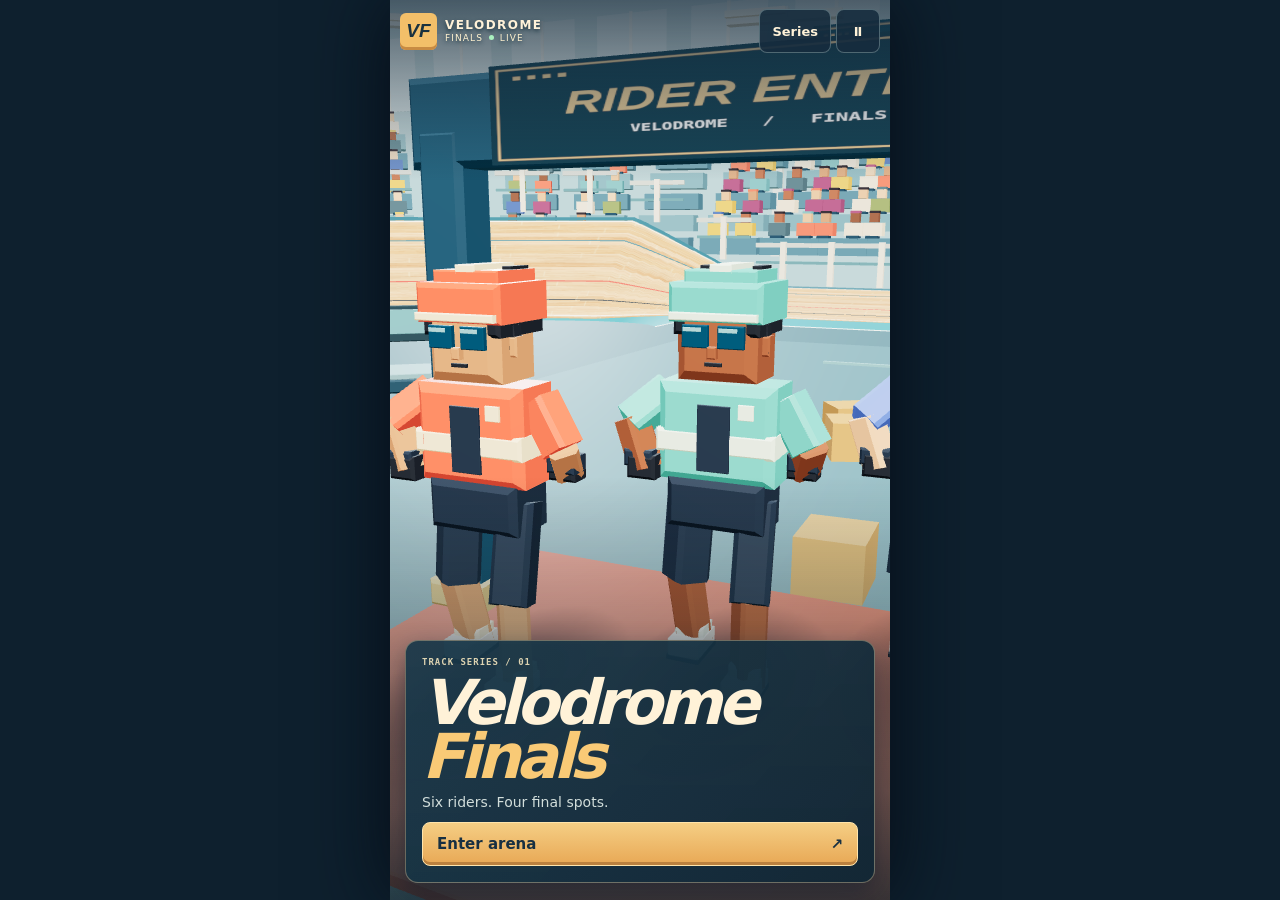
==== commit 02c817ec: "Frame all podium riders and increase passing clearance" ====
--- a/index.html
+++ b/index.html
@@ -160,11 +160,11 @@
 const unlocked=p=>p.medals[0]?(p.medals[1]?2:1):0;
 const available=(p,k)=>k==='coral'||(k==='mint'&&p.medals.some(Boolean))||(k==='champion'&&p.medals.includes(3))||(k==='lilac'&&p.lilac)||(k==='sunset'&&p.sunset);
 const AI=[
- {pace:0,lane:1.36},{pace:1.02,lane:1.40},{pace:.61,lane:2.54},
- {pace:.41,lane:.71},{pace:.75,lane:1.96},{pace:.18,lane:3.12}
+ {pace:0,lane:1.36},{pace:1.02,lane:1.40},{pace:.61,lane:2.91},
+ {pace:.41,lane:.62},{pace:.75,lane:2.13},{pace:.18,lane:3.67}
 ];
 function newRace(cup=0,round='heat',ids=[0,1,2,3,4,5]){
- const laps=CUPS[cup][round],lanes=[1.38,1.38,2.54,.71,1.96,3.12];
+ const laps=CUPS[cup][round],lanes=[1.38,1.38,2.91,.62,2.13,3.67];
  return {cup,round,laps,phase:'ready',count:3,time:0,energy:100,spent:0,fatigued:false,place:0,
   riders:ids.map((id,i)=>({id,d:i===0?-2.42:i===1?-.15:-1.1-Math.floor((i-1)/2)*1.42,speed:0,lane:lanes[id],pedal:0,finish:0})),draft:false,boost:false};
 }
@@ -233,6 +233,7 @@
  if(v.phase!=='result'&&v.place!==0)return null;
  return {...v,riders:v.riders.map(a=>({...a})),boost:false,draft:false};
 }
+
 
 const T=window.THREE;
 const TAU=Math.PI*2;
@@ -468,7 +469,19 @@
    this.box(p,.61,.071,.55,this.paint(C.navy),x,.14,-1.4);
   }
   this.board(p,this.texture(graphic('VELODROME','FINALS    /    MEDAL CEREMONY','#23506b','#f4cf87')),5.95,1.98,0,2.97,-1.43);
-  p.visible=false;
+  const shades=[0xf2ba62,0xffebc3,0xe57757,0x7bd6bf];
+  const flakes=new T.InstancedMesh(new T.BoxGeometry(.061,.109,.018),new T.MeshBasicMaterial(),54);
+  flakes.frustumCulled=false;for(let i=0;i<54;i++)flakes.setColorAt(i,new T.Color(shades[i%4]));
+  this.flakes=flakes;this.flakePose=new T.Object3D();p.add(flakes);p.visible=false;
+ }
+ moveConfetti(t){
+  const o=this.flakePose;
+  for(let i=0;i<this.flakes.count;i++){
+   const a=(i*11.647+t*(.61+i%4*.10)),f=(t*(.72+i%8*.033)+i*.153)%4.5;
+   o.position.set(((i*17)%53/53-.5)*6.1+Math.sin(a)*.38,4.47-f,.80+(i%11)*.105);
+   o.rotation.set(a*.61,a*.84,a);o.updateMatrix();this.flakes.setMatrixAt(i,o.matrix);
+  }
+  this.flakes.instanceMatrix.needsUpdate=true;
  }
  pack(parent,keep=new Set()){
   const buckets=new Map();
@@ -640,7 +653,8 @@
     const a=this.actors[rider.id];a.root.visible=true;a.root.position.set([0,-1.72,1.72][i],[1.205,.905,.685][i],0);
     a.root.rotation.set(0,0,0);this.pose(a,rider.pedal,'award',t);
    });
-   eye=vec(.28+Math.sin(t*.45)*.55,3.04,7.6);aim=vec(0,1.85,0);
+   eye=vec(.14+Math.sin(t*.45)*.42,3.16,10.72);aim=vec(0,1.66,0);
+   this.moveConfetti(t);
   }else if(mode==='entry'){
    const advance=Math.min(1,t/2.9),x=-9.10;
    for(let i=0;i<3;i++){
@@ -672,6 +686,7 @@
   this.r.render(this.scene,this.cam);
  }
 }
+
 
 
 
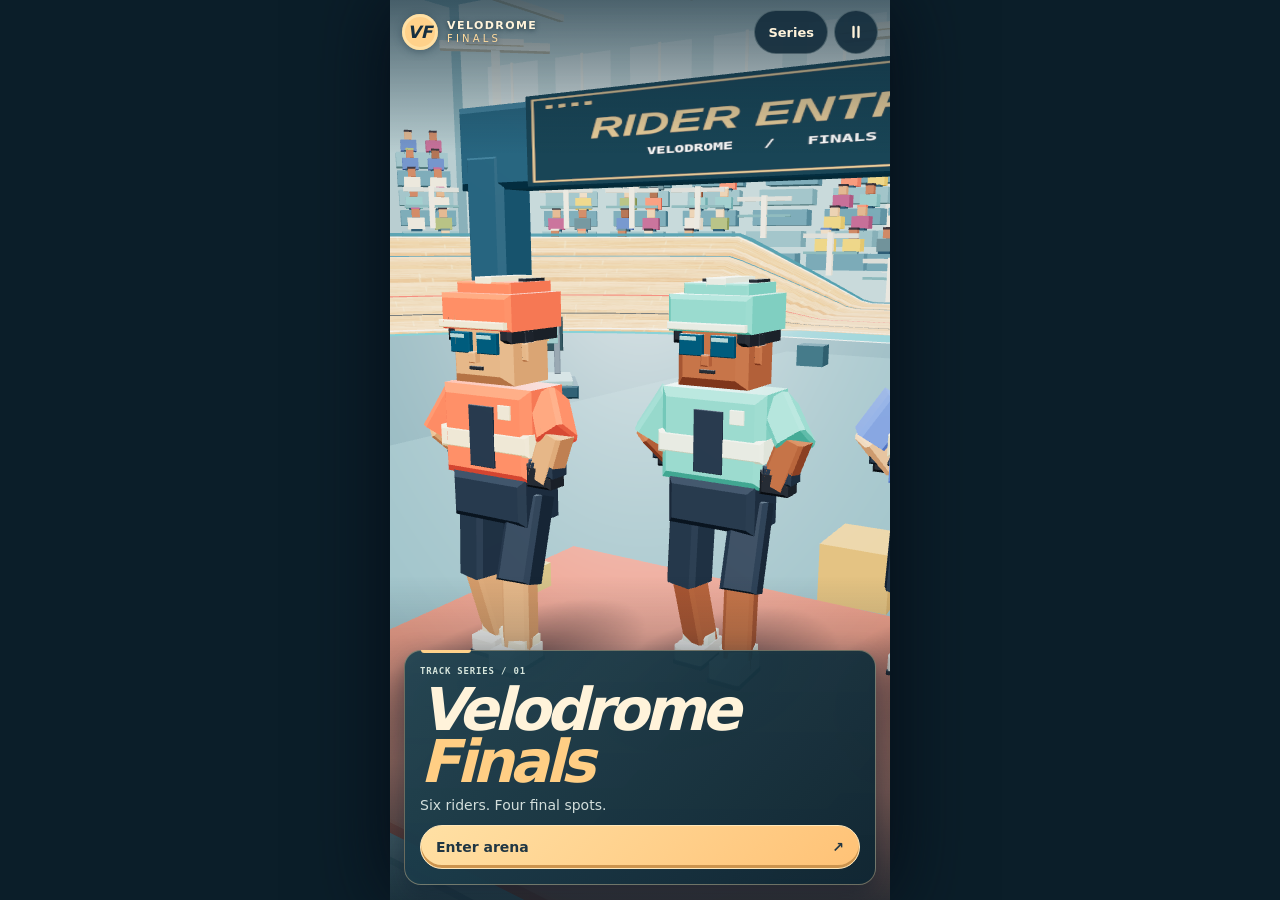
==== commit ef213cb7: "Redesign portrait HUD and circular sprint dial" ====
--- a/index.html
+++ b/index.html
@@ -3,68 +3,107 @@
 <head>
 <meta charset="utf-8"><meta name="viewport" content="width=device-width,initial-scale=1,viewport-fit=cover"><meta name="theme-color" content="#132c3b">
 <title>Velodrome Finals</title>
-<style>:root{color-scheme:dark;--ink:#112737;--paper:#fff2d8;--mint:#a0f2cb;--muted:#c6d2d3;--hot:#f3c673;--line:#b7d1d15c}
+<style>:root{color-scheme:dark;--ink:#102935;--paper:#fff3da;--mint:#a8f2d7;--hot:#ffc277;--line:#d3e1db40;--glass:#102b39eb}
 *{box-sizing:border-box}[hidden]{display:none!important}
-html,body{margin:0;min-height:100%;background:#0e202e;color:var(--paper);font:14px system-ui,sans-serif}
+html,body{margin:0;min-height:100%;background:#0b1e29;color:var(--paper);font:14px system-ui,sans-serif}
 body{display:flex;justify-content:center}
 #game{position:relative;isolation:isolate;width:min(100%,500px);height:100dvh;min-height:350px;overflow:hidden;background:#3f6778;box-shadow:0 0 75px #050c16}
 #scene,.vignette,.speedfx{position:absolute;inset:0;width:100%;height:100%;display:block}
-.vignette{pointer-events:none;background:linear-gradient(0deg,#071822c9 0%,transparent 47%,transparent 80%,#112536b5 100%)}
 #scene{touch-action:none}
+.vignette{pointer-events:none;background:linear-gradient(0deg,#071a25d5,transparent 36%,transparent 83%,#102938ad)}
 header,.racedata,.intro,.grid,.controls,.call{position:absolute;z-index:2}
-header{top:max(9px,env(safe-area-inset-top));left:10px;right:10px;display:flex;align-items:center;justify-content:space-between;gap:5px}
-.logo{display:flex;align-items:center;gap:8px}
-.logo>span{font:italic 900 19px sans-serif;background:#f3bf69;color:#19313f;width:37px;height:37px;display:grid;place-items:center;border-radius:6px;box-shadow:inset 0 -3px #c88b43}
-.logo b,.logo small{display:block;line-height:1.15;letter-spacing:.12em;text-shadow:0 2px 4px #18333f}
-.logo b{font-size:12px}.logo small{font-size:9px;color:#fff2cf}
-.logo i{display:inline-block;width:5px;height:5px;border-radius:50%;background:#a9f1bf;margin:0 2px 1px}
-button{min-height:44px;border:1px solid var(--line);border-radius:8px;padding:0 12px;color:inherit;background:#162d3ee8;font:750 13px system-ui;touch-action:manipulation;cursor:pointer}
+header{top:max(10px,env(safe-area-inset-top));left:12px;right:12px;display:flex;align-items:center;justify-content:space-between;gap:5px}
+.logo{display:flex;align-items:center;gap:9px}
+.logo>span{font:italic 900 17px system-ui;background:#ffd18a;color:#162f40;width:36px;height:36px;display:grid;place-items:center;border-radius:50%;box-shadow:inset 0 0 0 3px #fff1c278,0 2px 9px #102b3e60}
+.logo b,.logo small{display:block;line-height:1.12;text-shadow:0 1px 5px #18333f}
+.logo b{font-size:11px;letter-spacing:.13em}
+.logo small{font-size:10px;letter-spacing:.32em;color:#ffdb9d}
+button{min-height:44px;border:1px solid var(--line);border-radius:999px;padding:0 13px;color:inherit;background:#162f3eed;font:750 13px system-ui;touch-action:manipulation;cursor:pointer}
 button:hover:not(:disabled){border-color:#ffdaa1;background:#294758}
-button:disabled{opacity:.46;cursor:default}button:focus-visible{outline:3px solid #fff0b9;outline-offset:2px}
-nav{display:flex;gap:5px}nav button{min-width:44px}
-.racedata{top:calc(max(9px,env(safe-area-inset-top)) + 52px);left:10px;right:10px;display:grid;grid-template-columns:1fr 1fr 1fr;background:#142d3ce8;border:1px solid var(--line);border-radius:9px;box-shadow:0 5px 16px #13293455}
-.racedata>div{padding:6px 9px;text-align:center}.racedata>div+div{border-left:1px solid #c3d6d33a}
-.racedata small,.kicker,#seriesTag,.energy>span,.drive small{display:block;color:#ddd3b1;font:700 9px/1.2 ui-monospace,monospace;letter-spacing:.11em}
-.racedata strong{display:block;font:900 19px/1.12 system-ui;margin-top:3px;font-variant-numeric:tabular-nums}
-#rank{color:var(--mint)}
-.intro,.grid{left:15px;right:15px;bottom:max(17px,env(safe-area-inset-bottom));padding:16px;border:1px solid #f4d3a163;border-radius:13px;background:linear-gradient(130deg,#19394bef,#112735f4);box-shadow:0 9px 26px #0a192c75}
-.intro h1{font:italic 900 clamp(39px,11.7vw,62px)/.87 system-ui;margin:8px 0 10px;letter-spacing:-.075em}
-.intro h1 em{color:#f9ca76;font-style:inherit}
+button:disabled{opacity:.48;cursor:default}
+button:focus-visible{outline:3px solid #fff0b9;outline-offset:3px}
+nav{display:flex;gap:6px}
+nav button{min-width:44px}
+#menu{width:44px;padding:0;display:grid;place-items:center}
+#menu svg{width:20px;height:20px;fill:none;stroke:currentColor;stroke-width:2.8;stroke-linecap:round}
+.racedata{top:calc(max(10px,env(safe-area-inset-top)) + 52px);left:12px;right:12px;display:flex;justify-content:space-between;align-items:stretch;pointer-events:none}
+.position,.timing{background:var(--glass);border:1px solid var(--line);box-shadow:0 5px 16px #13293444}
+.position{min-width:89px;padding:7px 13px 7px 11px;border-radius:11px 17px 17px 11px;border-left:3px solid #aadfc3}
+.timing{min-width:139px;padding:7px 10px 8px;border-radius:13px}
+.timing-row{display:flex;justify-content:space-between;gap:13px}
+.timing-row>span:last-child{text-align:right}
+.racedata small,.kicker,#seriesTag,.energy>span,.drive small{display:block;color:#d7e6dd;font:700 9px/1.2 ui-monospace,monospace;letter-spacing:.09em}
+.racedata strong{display:block;font:900 17px/1.15 system-ui;margin-top:2px;font-variant-numeric:tabular-nums}
+.position strong{font:italic 900 26px/1.04 system-ui;color:var(--mint);white-space:nowrap}
+#field{color:#b9d0cf;font:700 12px system-ui;margin-left:3px}
+.lap-track{height:3px;background:#acc7c843;border-radius:4px;margin-top:5px;overflow:hidden}
+#lapBar{height:100%;background:#ffc77b;border-radius:4px;transform-origin:left;transform:scaleX(0)}
+.intro,.grid{left:14px;right:14px;bottom:max(15px,env(safe-area-inset-bottom));padding:15px;border:1px solid #f4d3a163;border-radius:17px;background:linear-gradient(130deg,#204452f4,#102733f7);box-shadow:0 9px 26px #0a192c75}
+.intro:before,.grid:before{content:"";position:absolute;top:-1px;left:16px;width:50px;height:3px;border-radius:0 0 4px 4px;background:#ffd18a}
+.intro h1{font:italic 900 clamp(39px,11vw,59px)/.87 system-ui;margin:8px 0 10px;letter-spacing:-.075em}
+.intro h1 em{color:#ffce84;font-style:inherit}
 .intro p,.grid p{color:#d2dedb;margin:7px 0 12px}
-.grid h2{font:italic 900 32px/1 system-ui;letter-spacing:-.045em;margin:5px 0}
-.primary{background:linear-gradient(#f5ce84,#e8a855);border-color:#ffe4ab;color:#173042;font-weight:900;box-shadow:inset 0 -3px #bb813f}
+.grid h2{font:italic 900 31px/1 system-ui;letter-spacing:-.045em;margin:5px 0}
+.primary{background:linear-gradient(135deg,#ffe0a4,#ffc276);border-color:#ffe7ba;color:#203643;font-weight:900;box-shadow:inset 0 -3px #cc944e}
 .primary:hover:not(:disabled){background:#ffdb96;color:#172e3e}
-.intro .primary,.grid .primary{width:100%;display:flex;justify-content:space-between;align-items:center;padding:0 14px;font-size:15px}
-.controls{left:10px;right:10px;bottom:max(11px,env(safe-area-inset-bottom));padding:10px;border-radius:12px;border:1px solid #9abcbc64;background:#132c3ded;box-shadow:0 8px 24px #0a1725ad}
-.energy{display:grid;grid-template-columns:1fr auto;align-items:center;gap:4px;margin-bottom:8px}
-.energy>b{font:750 12px ui-monospace,monospace;color:#e8f2dd}
-.energyTrack{height:8px;border-radius:5px;overflow:hidden;background:#071d28;grid-column:span 2;box-shadow:inset 0 0 0 1px #adc0b93b}
-#energyBar{width:100%;height:100%;transform-origin:left;background:linear-gradient(90deg,#4bbaa7,#b3e9ae);border-radius:4px}
-#energyBar.low{background:linear-gradient(90deg,#e17355,#e8aa58)}
-.drive{display:flex;align-items:center;justify-content:space-between;gap:6px}.drive b{display:block;font-size:12px;color:#ffdf9c}.drive small{margin-top:2px;letter-spacing:0;color:#c7d8d4}
-.power{min-width:118px;min-height:57px;background:linear-gradient(#dc8054,#a74a32);border-color:#ffd199;box-shadow:inset 0 -4px #7e3d32;font-weight:900;touch-action:none;user-select:none;-webkit-user-select:none;-webkit-touch-callout:none}
-.power span{font-size:21px}.power.held{background:#f5bd6f;color:#183042;box-shadow:inset 0 -3px #bb814a}
-.call{top:29%;left:50%;transform:translate(-50%,-50%);width:max-content;max-width:96%;text-align:center;pointer-events:none;font:italic 900 clamp(36px,10vw,55px)/1 system-ui;letter-spacing:-.07em;text-shadow:0 2px 5px #112334,0 7px 16px #183140;color:#ffdfa4}
-.speedfx{opacity:0;pointer-events:none;transition:opacity .18s;background:linear-gradient(116deg,transparent 89%,#ffe2a97a 89.3% 89.8%,transparent 90%),linear-gradient(64deg,transparent 89%,#ffe4b375 89.4% 89.9%,transparent 90%);z-index:1}
-.speedfx.on{opacity:.85}
-dialog{border:1px solid #b4c5bf;color:var(--paper);background:linear-gradient(150deg,#2e5264,#162d3e);border-radius:13px;width:min(93vw,448px);max-height:89dvh;overflow:auto;padding:14px;box-shadow:0 18px 70px #081825c9}
+.intro .primary,.grid .primary{width:100%;display:flex;justify-content:space-between;align-items:center;padding:0 15px;font-size:14px}
+.controls{left:12px;right:12px;bottom:max(16px,env(safe-area-inset-bottom));display:flex;align-items:flex-end;justify-content:space-between;gap:12px;pointer-events:none}
+.telemetry{width:min(54%,210px);display:flex;flex-direction:column;gap:5px}
+.drive,.energy{border:1px solid var(--line);background:var(--glass);box-shadow:0 4px 12px #10212f56;border-radius:10px}
+.drive{display:flex;align-items:center;gap:7px;padding:6px 7px}
+.drive-dot{width:7px;height:7px;flex:none;border:1px solid currentColor;border-radius:50%;color:#e8bf83;background:currentColor}
+.drive b{display:block;font:850 10px/1.2 system-ui;letter-spacing:.045em;color:#ffdeab}
+.drive small{margin-top:2px;letter-spacing:0;color:#dae7df;font-size:9px}
+.drive[data-tone=draft]{border-color:#95e8c38c}
+.drive[data-tone=draft] b,.drive[data-tone=draft] .drive-dot{color:var(--mint)}
+.drive[data-tone=draft] .drive-dot{box-shadow:0 0 7px #a0f2cb7f}
+.drive[data-tone=sprint] b,.drive[data-tone=sprint] .drive-dot{color:#ffd790}
+.drive[data-tone=recover] b,.drive[data-tone=recover] .drive-dot{color:#ffae92}
+.energy{display:grid;grid-template-columns:1fr auto;align-items:center;gap:4px;padding:6px 7px 7px}
+.energy>b{font:750 11px ui-monospace,monospace;color:#ecf5e8}
+.energyTrack{height:5px;border-radius:4px;overflow:hidden;background:#75959455;grid-column:span 2}
+#energyBar{width:100%;height:100%;transform-origin:left;background:linear-gradient(90deg,#54c9a4,#baf1cf);border-radius:4px}
+#energyBar.low{background:linear-gradient(90deg,#e6805c,#ffc780)}
+.power{pointer-events:auto;position:relative;display:flex;flex-direction:column;justify-content:center;align-items:center;width:94px;height:94px;flex:0 0 auto;gap:1px;padding:0;border:1px solid #ffe1ab;border-radius:50%;background:radial-gradient(circle at 34% 22%,#ffd892 0%,#f8b364 51%,#e78252 100%);color:#253744;box-shadow:0 5px 16px #071721a9,inset 0 -4px #a951375c;font-weight:900;touch-action:none;user-select:none;-webkit-user-select:none;-webkit-touch-callout:none}
+.power:hover:not(:disabled){background:radial-gradient(circle at 34% 22%,#ffe3ab,#ffc376 51%,#ed9464)}
+.power .dial{position:absolute;inset:1px;width:calc(100% - 2px);height:calc(100% - 2px);transform:rotate(-90deg);fill:none;stroke-width:2.6;pointer-events:none}
+.dial-track{stroke:#4f363c4d}
+#sprintArc{stroke:#fff5d5;stroke-linecap:round;stroke-dasharray:100 100}
+.power[data-low=true] #sprintArc{stroke:#7a3034}
+.bolt{width:26px;height:26px;fill:currentColor;margin-bottom:1px}
+.power-label{font-size:12px;letter-spacing:.07em;line-height:1.05}
+.power small{font:800 8px ui-monospace,monospace;letter-spacing:.13em}
+.power.held{transform:scale(.95);background:#ffd895;border-color:#fff1be;box-shadow:0 0 21px #ffd177a0,inset 0 -3px #c98d4e}
+.call{top:25%;left:50%;transform:translate(-50%,-50%);width:max-content;max-width:96%;text-align:center;pointer-events:none;font:italic 950 clamp(33px,9vw,55px)/1 system-ui;letter-spacing:-.04em;text-shadow:0 2px 5px #112334,0 7px 16px #183140;color:#ffdfa4}
+.call[data-style=chip]:not(:empty){padding:6px 11px;border:1px solid #ffe0a18f;border-radius:999px;background:#142d3dde;color:#ffe5ae;font:italic 900 16px/1 system-ui;letter-spacing:.025em;text-shadow:none;animation:appear .2s ease-out}
+@keyframes appear{from{opacity:0;transform:translate(-50%,-42%) scale(.92)}to{opacity:1;transform:translate(-50%,-50%) scale(1)}}
+.speedfx{opacity:0;pointer-events:none;transition:opacity .18s;background:linear-gradient(110deg,transparent 88%,#ffe2a967 88.2% 88.5%,transparent 88.8%),linear-gradient(70deg,transparent 88%,#ffe4b35c 88.2% 88.6%,transparent 89%);z-index:1}
+.speedfx.on{opacity:.75}
+dialog{border:1px solid #b4c5bf;color:var(--paper);background:linear-gradient(150deg,#264e5f,#122c3b);border-radius:17px;width:min(93vw,448px);max-height:89dvh;overflow:auto;padding:13px;box-shadow:0 18px 70px #081825c9}
 dialog::backdrop{background:#0b1f2a74}
 dialog.awards{margin:auto auto max(10px,env(safe-area-inset-bottom))}
 dialog.awards::backdrop{background:linear-gradient(0deg,#09172491,transparent 58%)}
-.panel-head,.actions{display:flex;justify-content:space-between;gap:6px;align-items:center}.panel-head h2{margin:0;font:italic 900 26px/1 system-ui;letter-spacing:-.05em}
-.panel-head button{padding:0 8px}
-#panel p{color:#d9e2df;margin:8px 0}
+.panel-head,.actions{display:flex;justify-content:space-between;gap:6px;align-items:center}
+.panel-head h2{margin:0;font:italic 900 26px/1 system-ui;letter-spacing:-.05em}
+.panel-head button{padding:0 10px}
+#panel p{color:#e1e9e4;margin:7px 0}
 .actions{flex-wrap:wrap;justify-content:flex-end;margin-top:9px}
 .result-list{list-style:none;margin:8px 0 0;padding:0}
-.result-list li{display:grid;grid-template-columns:30px 1fr auto;gap:6px;align-items:center;padding:4px 7px;border-bottom:1px solid #96bbba33;font-variant-numeric:tabular-nums}
-.result-list li.you{background:#8d6d4468;color:#ffdfa6;font-weight:800;border-radius:5px}
-.cups{display:grid;gap:6px}.cups button{text-align:left;display:flex;align-items:center;justify-content:space-between}
-.kits{display:flex;gap:5px;flex-wrap:wrap;margin-top:8px}.kits button{flex:1;padding:0 7px}.kits button[aria-pressed=true]{border-color:var(--mint);color:var(--mint)}
+.result-list li{display:grid;grid-template-columns:27px 1fr auto;gap:6px;align-items:center;padding:4px 7px;border-bottom:1px solid #96bbba33;font-variant-numeric:tabular-nums}
+.result-list li.you{background:#a679455a;color:#ffdfa6;font-weight:800;border-radius:6px}
+.cups{display:grid;gap:6px}
+.cups button{text-align:left;display:flex;align-items:center;justify-content:space-between;padding:0 13px}
+.kits{display:flex;gap:5px;flex-wrap:wrap;margin-top:8px}
+.kits button{flex:1;padding:0 7px}
+.kits button[aria-pressed=true]{border-color:var(--mint);color:var(--mint)}
 #rotate{display:none}
 #error{position:absolute;z-index:4;inset:0;display:grid;place-content:center;padding:20px;background:#193342;text-align:center}
-@media(max-height:630px){.intro,.grid{padding:10px}.intro h1{font-size:39px}.controls{padding:8px}.power{min-height:46px}}
-@media(max-width:348px){.logo b{font-size:10px}.logo{gap:5px}.logo>span{width:32px}.intro,.grid{left:9px;right:9px}}
-@media(orientation:landscape) and (max-height:540px){#rotate{position:absolute;z-index:8;inset:0;background:#17313f;display:grid;place-content:center;text-align:center;gap:8px;font-weight:800}#rotate span{font-size:42px}dialog{visibility:hidden}}
+@media(max-height:630px){.intro,.grid{padding:10px}.intro h1{font-size:39px}.power{width:78px;height:78px}.bolt{width:21px;height:21px}.controls{bottom:max(11px,env(safe-area-inset-bottom))}.telemetry{gap:4px}}
+@media(max-width:348px){header,.racedata{left:9px;right:9px}.logo b{font-size:10px}.logo{gap:5px}.logo>span{width:32px;height:32px}.intro,.grid{left:9px;right:9px}.drive{gap:5px;padding:5px}.drive b{font-size:9px}}
+@media(orientation:landscape) and (max-height:540px){#rotate{position:absolute;z-index:8;inset:0;background:#17313f;display:grid;place-content:center;text-align:center;gap:8px;font-weight:800}#rotate span{font-size:42px}dialog{visibility:hidden}}
+@media(prefers-reduced-motion:reduce){.speedfx{transition:none}.call[data-style=chip]:not(:empty){animation:none}}
+.result-list .jersey{display:flex;align-items:center;gap:7px}
+.result-list .jersey:before{content:"";width:8px;height:8px;flex:none;border-radius:50%;background:var(--jersey);box-shadow:0 0 0 1px #f5f1d44d}
 </style>
 </head>
 <body>
@@ -72,14 +111,15 @@
  <canvas id="scene" aria-label="3D indoor cycling arena"></canvas>
  <div class="vignette" aria-hidden="true"></div>
  <header>
-  <div class="logo"><span>VF</span><div><b>VELODROME</b><small>FINALS <i></i> LIVE</small></div></div>
-  <nav aria-label="Game controls"><button id="series">Series</button><button id="menu" aria-label="Pause">Ⅱ</button></nav>
+  <div class="logo"><span>VF</span><div><b>VELODROME</b><small>FINALS</small></div></div>
+  <nav aria-label="Game controls"><button id="series">Series</button><button id="menu" aria-label="Pause"><svg aria-hidden="true" viewBox="0 0 24 24"><path d="M9 6v12m6-12v12"/></svg></button></nav>
  </header>
  <section class="racedata" id="data" aria-label="Race status" hidden>
-  <div><small>POSITION</small><strong id="rank"></strong></div>
-  <div><small>LAP</small><strong id="lap"></strong></div>
-  <div><small>TIME</small><strong id="time"></strong></div>
- </section>
+  <div class="position"><small>POSITION</small><strong><span id="rank"></span><span id="field"></span></strong></div>
+  <div class="timing"><div class="timing-row"><span><small>LAP</small><strong id="lap"></strong></span><span><small>TIME</small><strong id="time"></strong></span></div>
+   <div class="lap-track" aria-hidden="true"><div id="lapBar"></div></div>
+  </div>
+ </section>
  <div id="call" class="call" role="status"></div>
  <div id="speedFx" class="speedfx" aria-hidden="true"></div>
  <section class="intro" id="intro">
@@ -95,14 +135,18 @@
   <button id="start" class="primary">Start race <span aria-hidden="true">→</span></button>
  </section>
  <section id="controls" class="controls" aria-label="Cycling controls" hidden>
-  <div class="energy">
-   <span>STAMINA</span><b id="energyText"></b>
-   <div class="energyTrack" role="meter" id="meter" aria-label="Stamina" aria-valuemin="0" aria-valuemax="100"><div id="energyBar"></div></div>
+  <div class="telemetry">
+   <div class="drive" id="drive"><div class="drive-dot" aria-hidden="true"></div><div><b id="cue"></b><small id="cueSub"></small></div></div>
+   <div class="energy">
+    <span>STAMINA</span><b id="energyText"></b>
+    <div class="energyTrack" role="meter" id="meter" aria-label="Stamina" aria-valuemin="0" aria-valuemax="100"><div id="energyBar"></div></div>
+   </div>
   </div>
-  <div class="drive">
-   <div><b id="cue"></b><small id="cueSub"></small></div>
-   <button id="power" class="power" aria-label="Hold to sprint"><span aria-hidden="true">ϟ</span> SPRINT</button>
-  </div>
+  <button id="power" class="power" aria-label="Hold to sprint">
+   <svg class="dial" viewBox="0 0 100 100" aria-hidden="true"><circle class="dial-track" cx="50" cy="50" r="45"/><circle id="sprintArc" cx="50" cy="50" r="45" pathLength="100"/></svg>
+   <svg class="bolt" viewBox="0 0 24 24" aria-hidden="true"><path d="M13.6 2 4.4 13.1h6.3L9.5 22l10.1-12h-6.4z"/></svg>
+   <span class="power-label">SPRINT</span><small>HOLD</small>
+  </button>
  </section>
  <div id="error" hidden><h2>3D arena unavailable</h2><p>WebGL is required to enter the arena.</p><button onclick="location.reload()">Reload</button></div>
  <div id="rotate"><span aria-hidden="true">▯</span>Turn your phone upright</div>
@@ -309,7 +353,8 @@
   this.clock=0;this.look=vec();this.cameraReady=false;this.mode='';
   this.buildTrack();this.buildBowl();this.buildInfield();this.buildPodium();
   this.actors=TEAMS.map((t,i)=>this.makeRider(t,i));
-  this.pack(this.scene);this.currentKit=null;this.resize();
+  this.pack(this.scene);this.buildDraft();
+  this.reducedMotion=matchMedia('(prefers-reduced-motion: reduce)');this.currentKit=null;this.resize();
  }
  paint(color,rough=.72,metal=0){
   const k=[color,rough,metal].join('/');
@@ -622,6 +667,37 @@
    foot.position.copy(to);foot.position.z+=.038;foot.rotation.x=ride?.12*Math.cos(k):0;
   }
  }
+ buildDraft(){
+  const pos=new Float32Array(2*11*2*3),uv=[],ind=[];
+  for(let side=0;side<2;side++)for(let i=0;i<=10;i++){
+   uv.push(i/10,0,i/10,1);
+   if(i<10){const k=side*22+i*2;ind.push(k,k+2,k+1,k+2,k+3,k+1)}
+  }
+  const g=new T.BufferGeometry();
+  g.setAttribute('position',new T.BufferAttribute(pos,3).setUsage(T.DynamicDrawUsage));
+  g.setAttribute('uv',new T.Float32BufferAttribute(uv,2));g.setIndex(ind);
+  const material=new T.ShaderMaterial({
+   transparent:true,depthWrite:false,side:T.DoubleSide,uniforms:{clock:{value:0}},
+   vertexShader:'varying vec2 tex; void main(){tex=uv;gl_Position=projectionMatrix*modelViewMatrix*vec4(position,1.);}',
+   fragmentShader:'varying vec2 tex; uniform float clock; void main(){float edge=sin(tex.y*3.14159); float fade=sin(tex.x*3.14159); float streak=.44+.56*pow(.5+.5*sin(tex.x*23.+clock*8.),2.); gl_FragColor=vec4(.55,1.,.83,edge*fade*streak*.52);}'
+  });
+  this.draftFx=this.mesh(this.scene,g,material);this.draftFx.frustumCulled=false;this.draftFx.visible=false;
+ }
+ drawDraft(r,mode,now,paused){
+  const fx=this.draftFx,a=r.riders[0];
+  fx.visible=mode==='race'&&r.phase==='race'&&r.draft&&!r.boost&&!a.finish;
+  if(!fx.visible)return;
+  if(!paused&&!this.reducedMotion.matches)fx.material.uniforms.clock.value=now/1000;
+  const pos=fx.geometry.attributes.position;
+  for(let side=0;side<2;side++)for(let i=0;i<=10;i++){
+   const u=i/10,lane=a.lane+(side?1:-1)*(.39+.12*u);
+   for(let j=0;j<2;j++){
+    const q=track(a.d+.35+4.9*u,lane+(j-.5)*.065);
+    pos.setXYZ(side*22+i*2+j,q.x,q.y+.032,q.z);
+   }
+  }
+  pos.needsUpdate=true;
+ }
  resize(){
   const w=this.canvas.clientWidth,h=this.canvas.clientHeight;if(!w||!h)return;
   this.r.setPixelRatio(Math.min(devicePixelRatio||1,1.45));this.r.setSize(w,h,false);
@@ -635,7 +711,7 @@
   this.hemi.color.setHex(v.ambient);this.key.color.setHex(v.sun);
   this.wall.color.setHex(v.wall).convertSRGBToLinear();this.floor.color.setHex(v.infield).convertSRGBToLinear();
  }
- draw(r,p,mode,now){
+ draw(r,p,mode,now,paused=false){
   this.venue(r.cup);
   if(p.kit!==this.currentKit){
    this.currentKit=p.kit;
@@ -682,10 +758,14 @@
   }
   if(!this.cameraReady){this.cam.position.copy(eye);this.look.copy(aim);this.cameraReady=true}
   else{this.cam.position.lerp(eye,.35);this.look.lerp(aim,.35)}
-  this.cam.lookAt(this.look);
+  this.cam.lookAt(this.look);
+  const fov=mode==='race'&&r.boost&&!this.reducedMotion.matches?55.5:53;
+  if(Math.abs(this.cam.fov-fov)>.015){this.cam.fov+=(fov-this.cam.fov)*.13;this.cam.updateProjectionMatrix()}
+  this.drawDraft(r,mode,now,paused);
   this.r.render(this.scene,this.cam);
  }
 }
+
 
 
 
@@ -727,7 +807,7 @@
 let p=profile(saved?.profile),r=restore(saved?.race,p)||newRace(unlocked(p));
 if(!available(p,p.kit))p.kit='coral';
 let arena,host,intro=!saved?.entered,pause=false,needsResume=r.phase==='race'||r.phase==='countdown',hasLocal=!!saved?.race;
-let pointer=null,keyboard=false,support={},modal='',audio,notice='',noticeAt=0,lastRank=0,previousLap=0,previousCount=0;
+let pointer=null,keyboard=false,support={},modal='',audio,notice='',noticeAt=0,lastRank=0,previousLap=0,previousCount=0,finishAnnounced=!!r.riders[0].finish;
 let oldHud='',rendered=0,clock=performance.now(),acc=0;
 try{arena=new Arena(canvas)}catch(e){console.error('3D arena failed',e);$('error').hidden=false;$('intro').hidden=true}
 function packet(){return {game:'velodrome-finals',v:1,profile:p,race:r,entered:!intro}}
@@ -740,7 +820,7 @@
  try{
   const AC=window.AudioContext||window.webkitAudioContext;
   if(!AC)return;audio??=new AC();if(audio.state==='suspended')audio.resume().catch(()=>{});
-  const events={tick:[340],go:[600,895],pass:[530,784],lap:[440,662],end:[440,554,660,881],press:[225],low:[160,110]};
+  const events={tick:[340],go:[600,895],pass:[530,784],lap:[440,662],end:[440,554,660,881],line:[550,733,990],press:[225],low:[160,110]};
   for(const [i,f] of events[kind].entries()){
    const t=audio.currentTime+i*.07,osc=audio.createOscillator(),g=audio.createGain();
    osc.type=kind==='press'?'triangle':'sine';osc.frequency.setValueAtTime(f,t);osc.frequency.exponentialRampToValueAtTime(f*.88,t+.16);
@@ -771,7 +851,8 @@
  $('intro').hidden=!intro;$('grid').hidden=!grid&&!result;$('data').hidden=intro||grid;$('controls').hidden=intro||!live;
  const a=r.riders[0],lap=Math.max(1,Math.min(r.laps,Math.floor(a.d/LAP)+1)),pos=rank(r),energy=Math.round(r.energy);
  const [cue,sub]=statusText(),shown=r.phase==='countdown'?String(Math.max(1,Math.ceil(r.count))):now<noticeAt?notice:'';
- const signature=[r.cup,r.round,r.phase,intro,lap,pos,Math.round((a.finish||r.time)*10),energy,cue,shown,r.boost].join('|');
+ const progress=Math.min(1,Math.max(0,(a.d-(lap-1)*LAP)/LAP));
+ const signature=[r.cup,r.round,r.phase,intro,lap,pos,Math.round((a.finish||r.time)*10),energy,cue,shown,r.boost,Math.round(progress*100)].join('|');
  if(signature===oldHud)return;oldHud=signature;
  $('seriesTag').textContent='TRACK SERIES / '+String(r.cup+1).padStart(2,'0');
  $('gridKicker').textContent=CUPS[r.cup].name.toUpperCase();
@@ -798,7 +879,7 @@
 }
 function text(value){const p=document.createElement('p');p.textContent=value;return p}
 function setRace(next){
- host.end();r=next;intro=false;needsResume=false;noticeAt=0;release();lastRank=0;previousLap=0;previousCount=0;
+ host.end();r=next;intro=false;needsResume=false;noticeAt=0;release();lastRank=0;previousLap=0;previousCount=0;finishAnnounced=false;
  if(dialog.open)dialog.close();pause=false;save();oldHud='';hud();
 }
 function chooseCup(i){
@@ -875,7 +956,9 @@
 document.addEventListener('keyup',e=>{if(e.code==='Space')keyboard=false});
 dialog.addEventListener('close',()=>{
  pause=false;modal='';acc=0;clock=performance.now();
- if(needsResume&&!orientation.matches){needsResume=false;host.start()}
+ if(needsResume&&!orientation.matches){
+  needsResume=false;lastRank=rank(r);previousLap=Math.max(1,Math.floor(r.riders[0].d/LAP)+1);previousCount=Math.ceil(r.count);host.start();
+ }
  hud();
 });
 orientation.addEventListener('change',()=>{release();if(orientation.matches&&!dialog.open&&(r.phase==='race'||r.phase==='countdown'))openPause()});
@@ -890,7 +973,7 @@
   p=merge(p,profile(v.profile));
   if(!hasLocal){
    const remote=restore(v.race,p);
-   r=remote||newRace(unlocked(p));intro=v.entered!==true&&!remote;
+   r=remote||newRace(unlocked(p));intro=v.entered!==true&&!remote;finishAnnounced=!!r.riders[0].finish;
    if(r.phase==='countdown'||r.phase==='race'){needsResume=true;openPause()}
    if(r.phase==='result'){intro=false;result()}
   }
@@ -918,7 +1001,8 @@
  }
  if(r.phase==='race'){
   const a=r.riders[0],pos=rank(r),lap=Math.max(1,Math.floor(a.d/LAP)+1);
-  if(!a.finish&&lap>previousLap&&lap<=r.laps){call(lap===r.laps?'FINAL LAP':'LAP '+lap,.94);sound('lap');save();previousLap=lap}
+  if(a.finish&&!finishAnnounced){finishAnnounced=true;call('FINISH',1.1);sound('line');navigator.vibrate?.(15)}
+  else if(!a.finish&&lap>previousLap&&lap<=r.laps){call(lap===r.laps?'FINAL LAP':'LAP '+lap,.94);sound('lap');save();previousLap=lap}
   else if(lastRank&&pos<lastRank&&!a.finish&&r.time>1.2){call('OVERTAKE',.75);sound('pass');navigator.vibrate?.(12)}
   lastRank=pos;
  }
@@ -929,7 +1013,7 @@
  if(!arena||document.hidden||orientation.matches||now-rendered<1000/32)return;
  rendered=now;
  const mode=intro?'entry':r.phase==='ready'?'grid':r.phase==='result'&&r.round==='final'&&r.place<=3?'podium':'race';
- arena.draw(r,p,mode,now);hud(now);
+ arena.draw(r,p,mode,now,pause||dialog.open);hud(now);
 }
 new ResizeObserver(()=>arena?.resize()).observe(canvas);
 canvas.addEventListener('webglcontextlost',e=>{e.preventDefault();release();pause=true;save();$('error').hidden=false});
@@ -937,6 +1021,9 @@
  if(needsResume)openPause();else if(r.phase==='result'){intro=false;result()}
  hud();setInterval(sim,1000/60);requestAnimationFrame(frame);
 }
+
+
 })();</script>
 </body>
 </html>
+
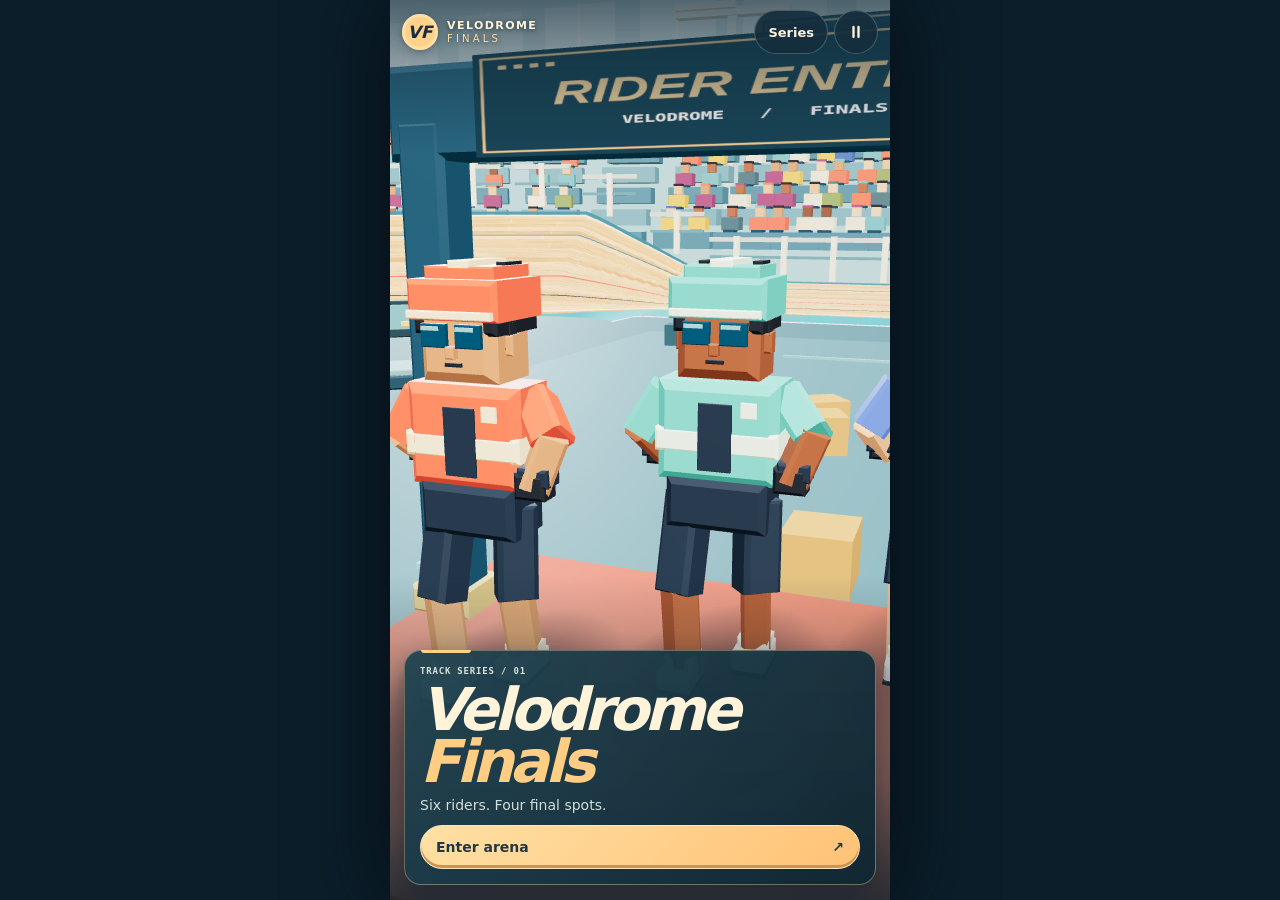
==== commit bdb50662: "Redesign portrait HUD and circular sprint dial" ====
--- a/index.html
+++ b/index.html
@@ -859,9 +859,16 @@
  $('gridTitle').textContent=result?'Race complete':r.round==='heat'?'Qualifying heat':'Championship final';
  $('gridText').textContent=result?'View your times and standings.':r.round==='heat'?r.laps+' laps · Top four advance':r.laps+' laps · Race for the podium';
  $('start').textContent=result?'View results →':'Start race →';
- $('rank').textContent=pos+' / '+r.riders.length;$('lap').textContent=lap+' / '+r.laps;$('time').textContent=(a.finish||r.time).toFixed(1)+' s';
+ $('rank').textContent=pos;$('field').textContent=' / '+r.riders.length;
+ $('lapBar').style.transform='scaleX('+progress+')';
+ $('lap').textContent=lap+' / '+r.laps;$('time').textContent=(a.finish||r.time).toFixed(1)+' s';
  $('energyText').textContent=energy+'%';$('energyBar').style.transform='scaleX('+energy/100+')';$('energyBar').classList.toggle('low',energy<27);
- $('meter').setAttribute('aria-valuenow',String(energy));$('cue').textContent=cue;$('cueSub').textContent=sub;$('call').textContent=shown;
+ $('meter').setAttribute('aria-valuenow',String(energy));
+ $('sprintArc').style.strokeDasharray=energy+' 100';power.dataset.low=String(energy<27);
+ $('drive').dataset.tone=cue==='IN THE SLIPSTREAM'?'draft':cue==='SPRINT'?'sprint':cue==='RECOVER'?'recover':'idle';
+ $('cue').textContent=cue;$('cueSub').textContent=sub;
+ const banner=$('call');banner.dataset.style=r.phase==='countdown'||shown==='GO!'?'signal':'chip';
+ if(banner.textContent!==shown)banner.textContent=shown;
  power.disabled=!!a.finish;power.classList.toggle('held',r.boost);$('speedFx').classList.toggle('on',r.boost);
 }
 function open(kind,title,body){
@@ -912,9 +919,11 @@
  list.className='result-list';
  sorted(r).forEach((a,i)=>{
   const item=document.createElement('li');if(a.id===0)item.className='you';
-  for(const v of [String(i+1).padStart(2,'0'),TEAMS[a.id].name,a.finish.toFixed(2)+' s']){
-   const s=document.createElement('span');s.textContent=v;item.append(s);
-  }
+  const number=document.createElement('span'),name=document.createElement('span'),time=document.createElement('span');
+  number.textContent=String(i+1).padStart(2,'0');name.textContent=TEAMS[a.id].name;time.textContent=a.finish.toFixed(2)+' s';
+  const jersey=a.id===0?KITS[p.kit]:TEAMS[a.id].ink;
+  name.className='jersey';name.style.setProperty('--jersey','#'+jersey.toString(16).padStart(6,'0'));
+  item.append(number,name,time);
   list.append(item);
  });
  const final=r.round==='final',top=qualified(r),medal=final&&r.place<=3;
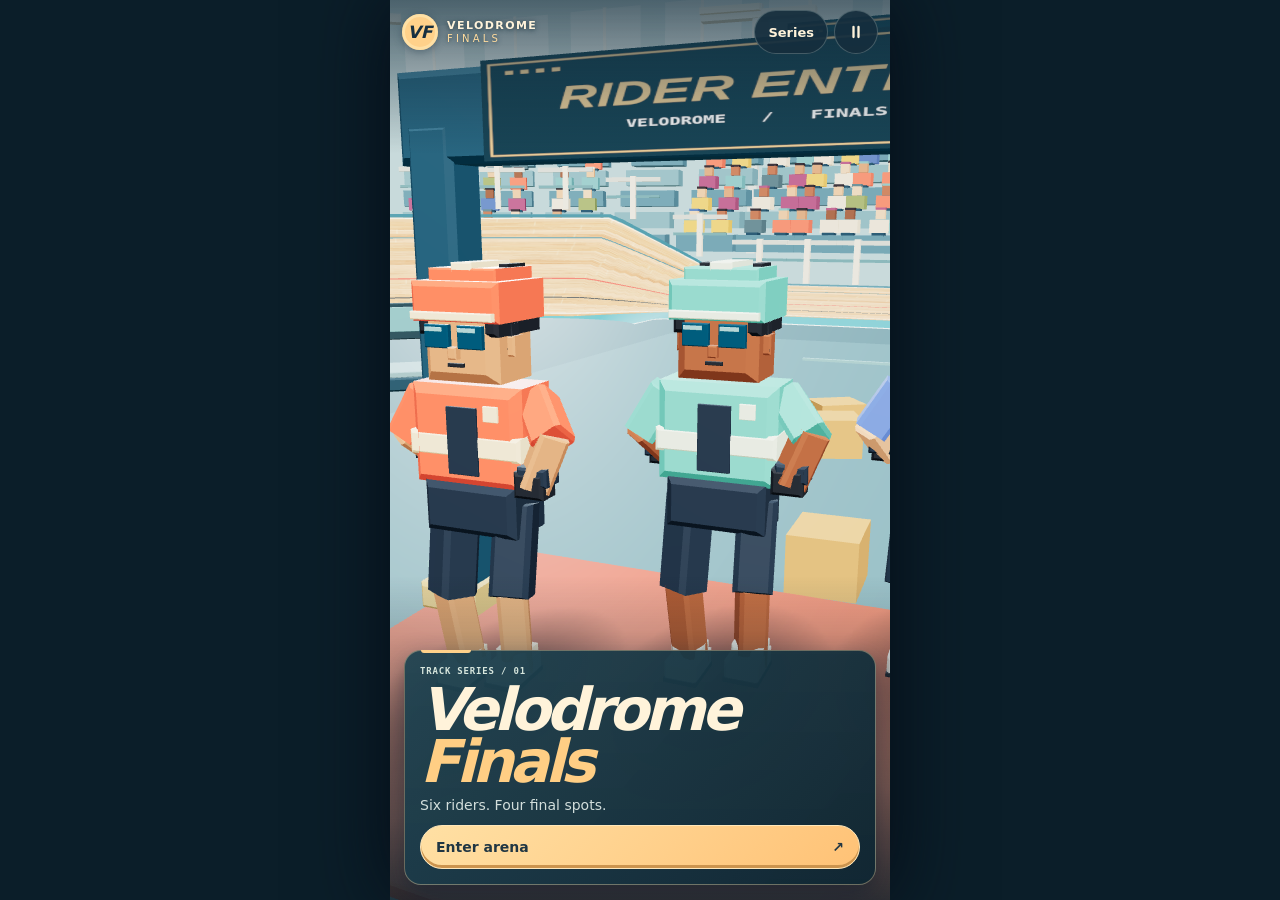
==== commit a3470f51: "Add credited Kevin MacLeod soundtrack to Velodrome Finals" ====
--- a/index.html
+++ b/index.html
@@ -151,6 +151,7 @@
  <div id="error" hidden><h2>3D arena unavailable</h2><p>WebGL is required to enter the arena.</p><button onclick="location.reload()">Reload</button></div>
  <div id="rotate"><span aria-hidden="true">▯</span>Turn your phone upright</div>
  <dialog id="dialog"><div id="panel"></div></dialog>
+ <audio id="raceMusic" src="[data-uri]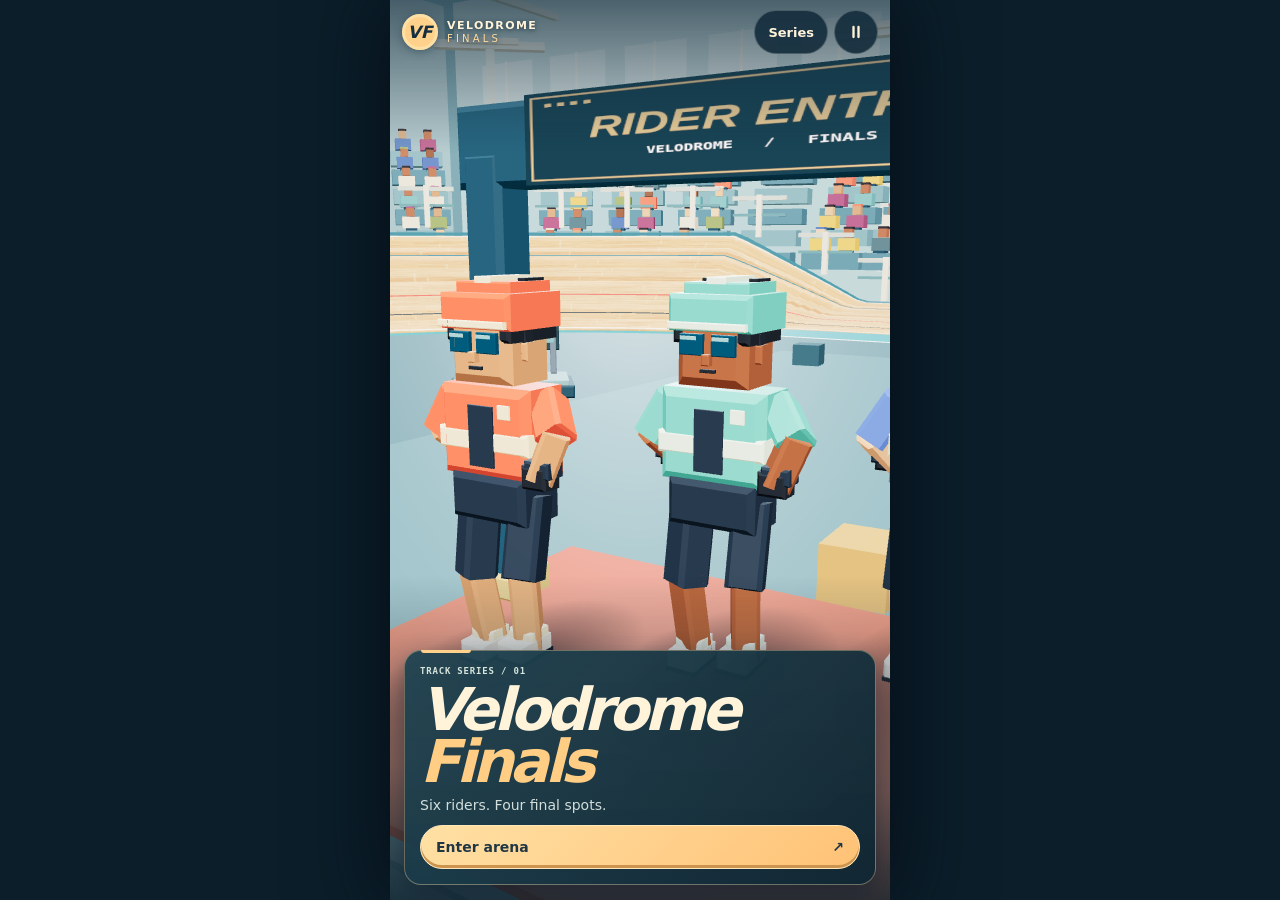
==== commit f0f5555d: "Keep soundtrack attribution in project documentation" ====
--- a/index.html
+++ b/index.html
@@ -954,16 +954,7 @@
  if(r.phase==='result'){result();return}
  const b=document.createElement('div');
  b.append(text('Hold SPRINT on the straight. Ease off in turns and behind a rider to recover stamina.'));
- const credit=text('');
- credit.className='music-credit';
- const song=document.createElement('a'),license=document.createElement('a');
- song.href='https://incompetech.com/music/royalty-free/index.html?isrc=USUAN1100833';
- song.textContent='Pixel Peeker Polka - faster';
- license.href='https://creativecommons.org/licenses/by/4.0/';
- license.textContent='CC BY 4.0';
- for(const link of [song,license]){link.target='_blank';link.rel='noopener noreferrer';}
- credit.append('Music: ',song,' by Kevin MacLeod · ',license);
- b.append(actions([[p.mute?'Sound off':'Sound on',()=>{p.mute=!p.mute;save();openPause()}],['Resume',closePanel,true]]),credit);
+ b.append(actions([[p.mute?'Sound off':'Sound on',()=>{p.mute=!p.mute;save();openPause()}],['Resume',closePanel,true]]));
  if(r.phase==='race'||r.phase==='countdown')save();
  open('pause','Race paused',b);
 }
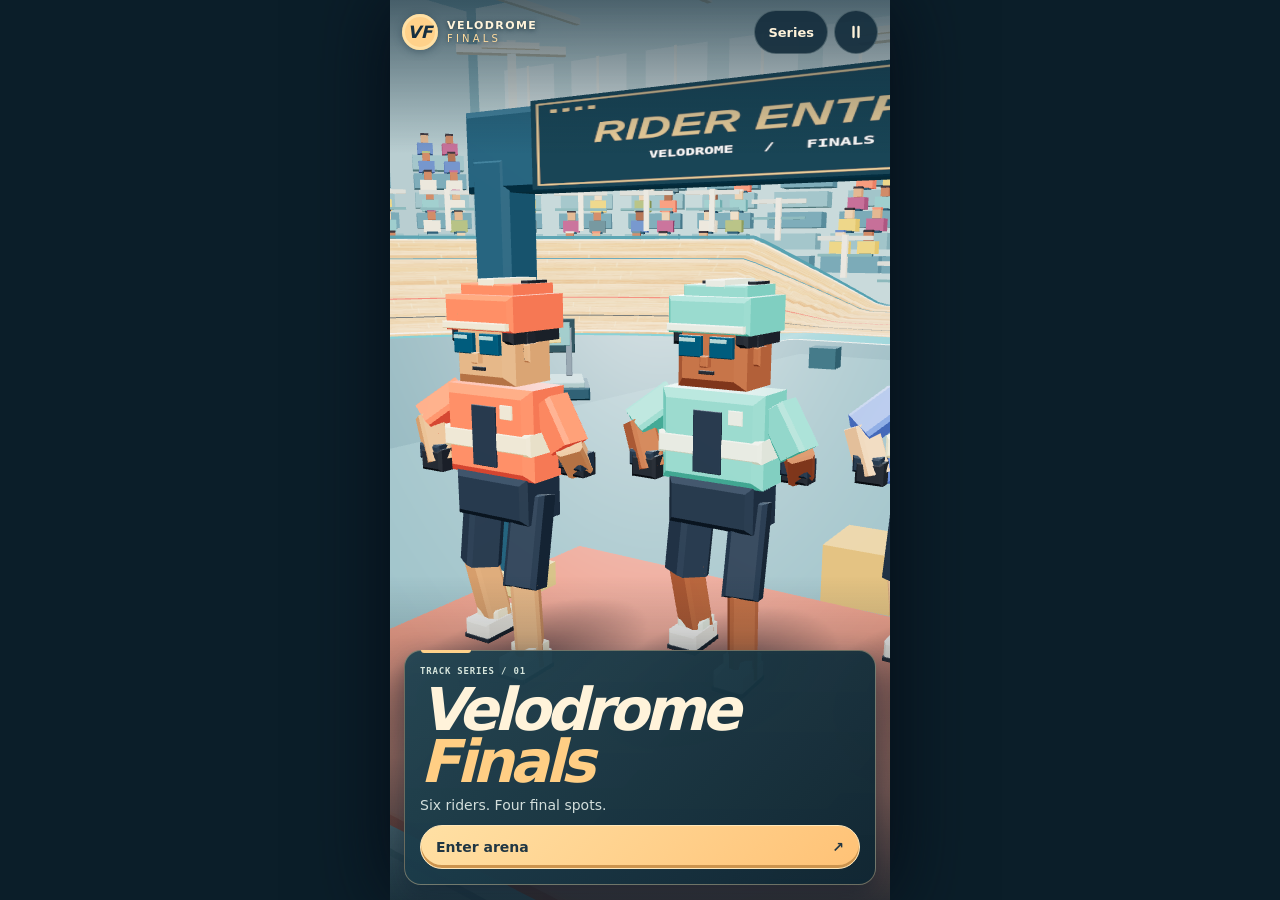
==== commit 7608a004: "Replace soundtrack with supplied video audio" ====
--- a/index.html
+++ b/index.html
@@ -151,7 +151,7 @@
  <div id="error" hidden><h2>3D arena unavailable</h2><p>WebGL is required to enter the arena.</p><button onclick="location.reload()">Reload</button></div>
  <div id="rotate"><span aria-hidden="true">▯</span>Turn your phone upright</div>
  <dialog id="dialog"><div id="panel"></div></dialog>
- <audio id="raceMusic" src="[data-uri]